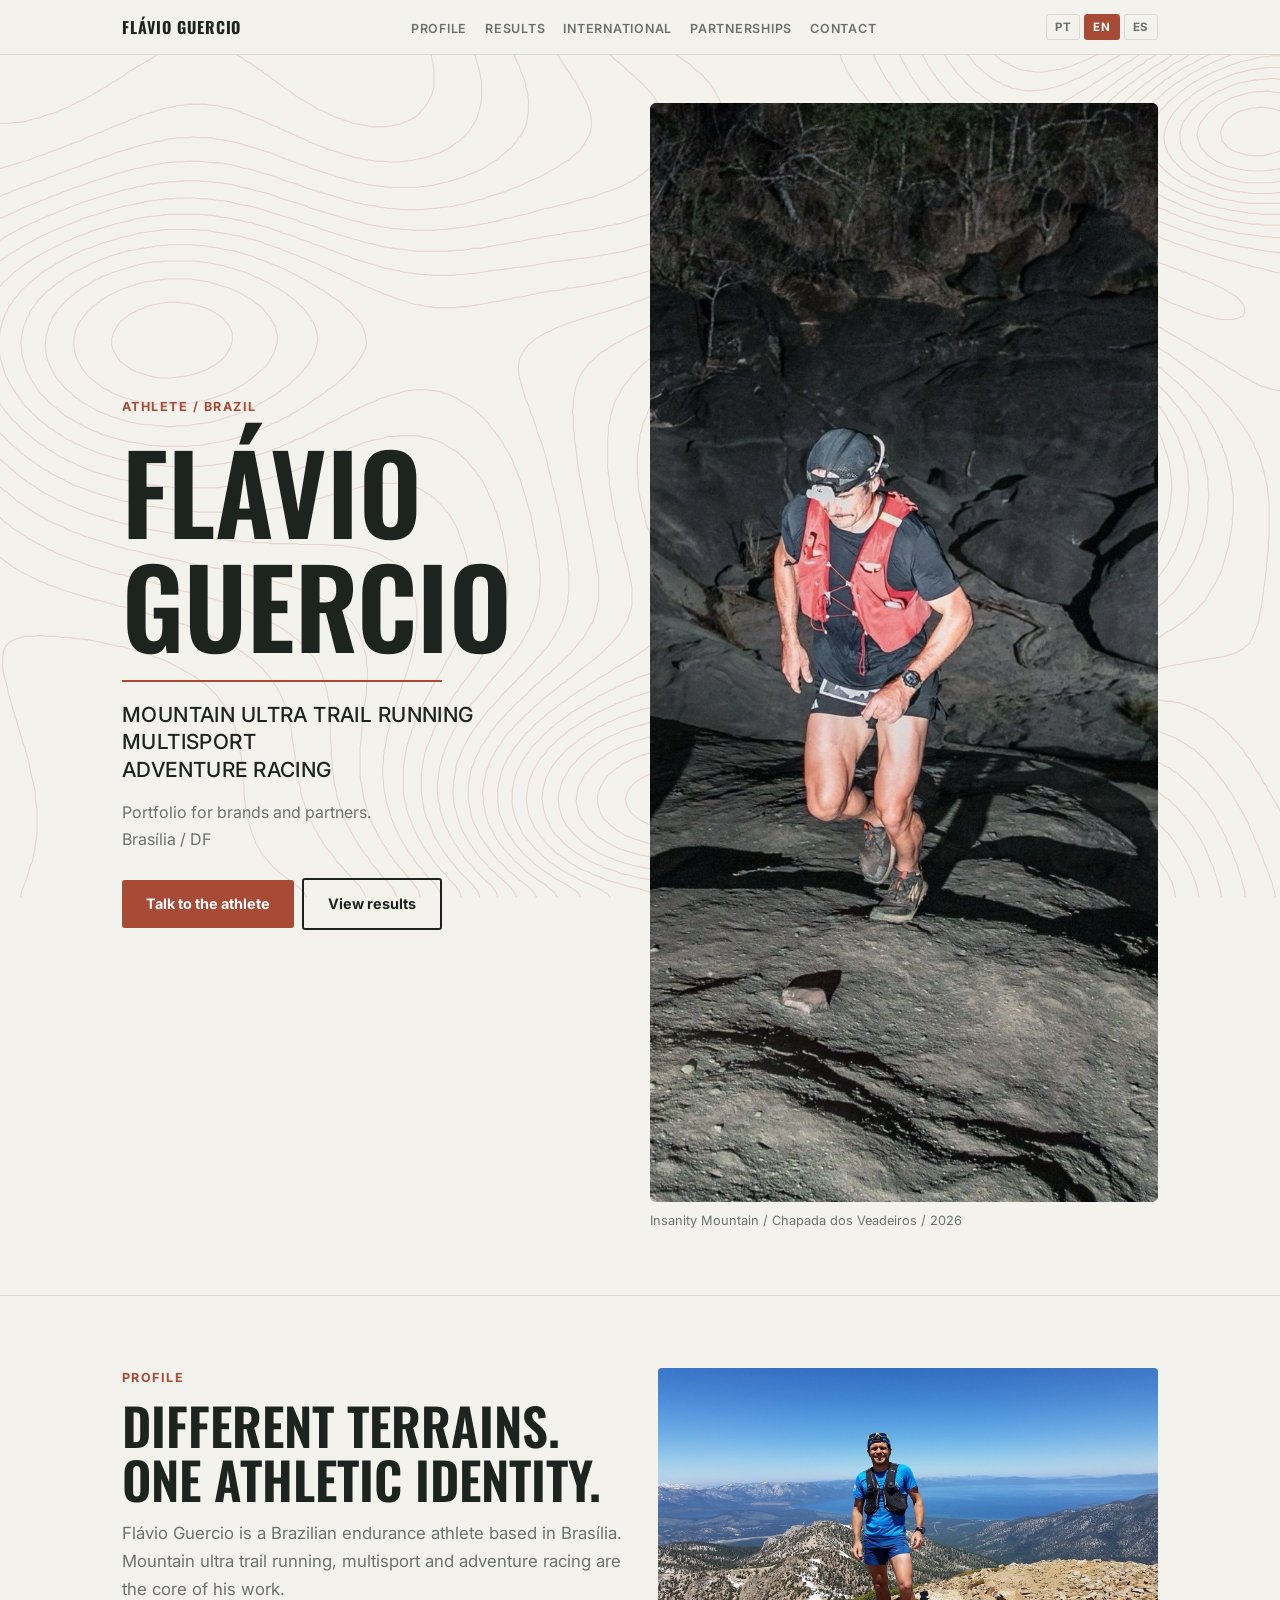
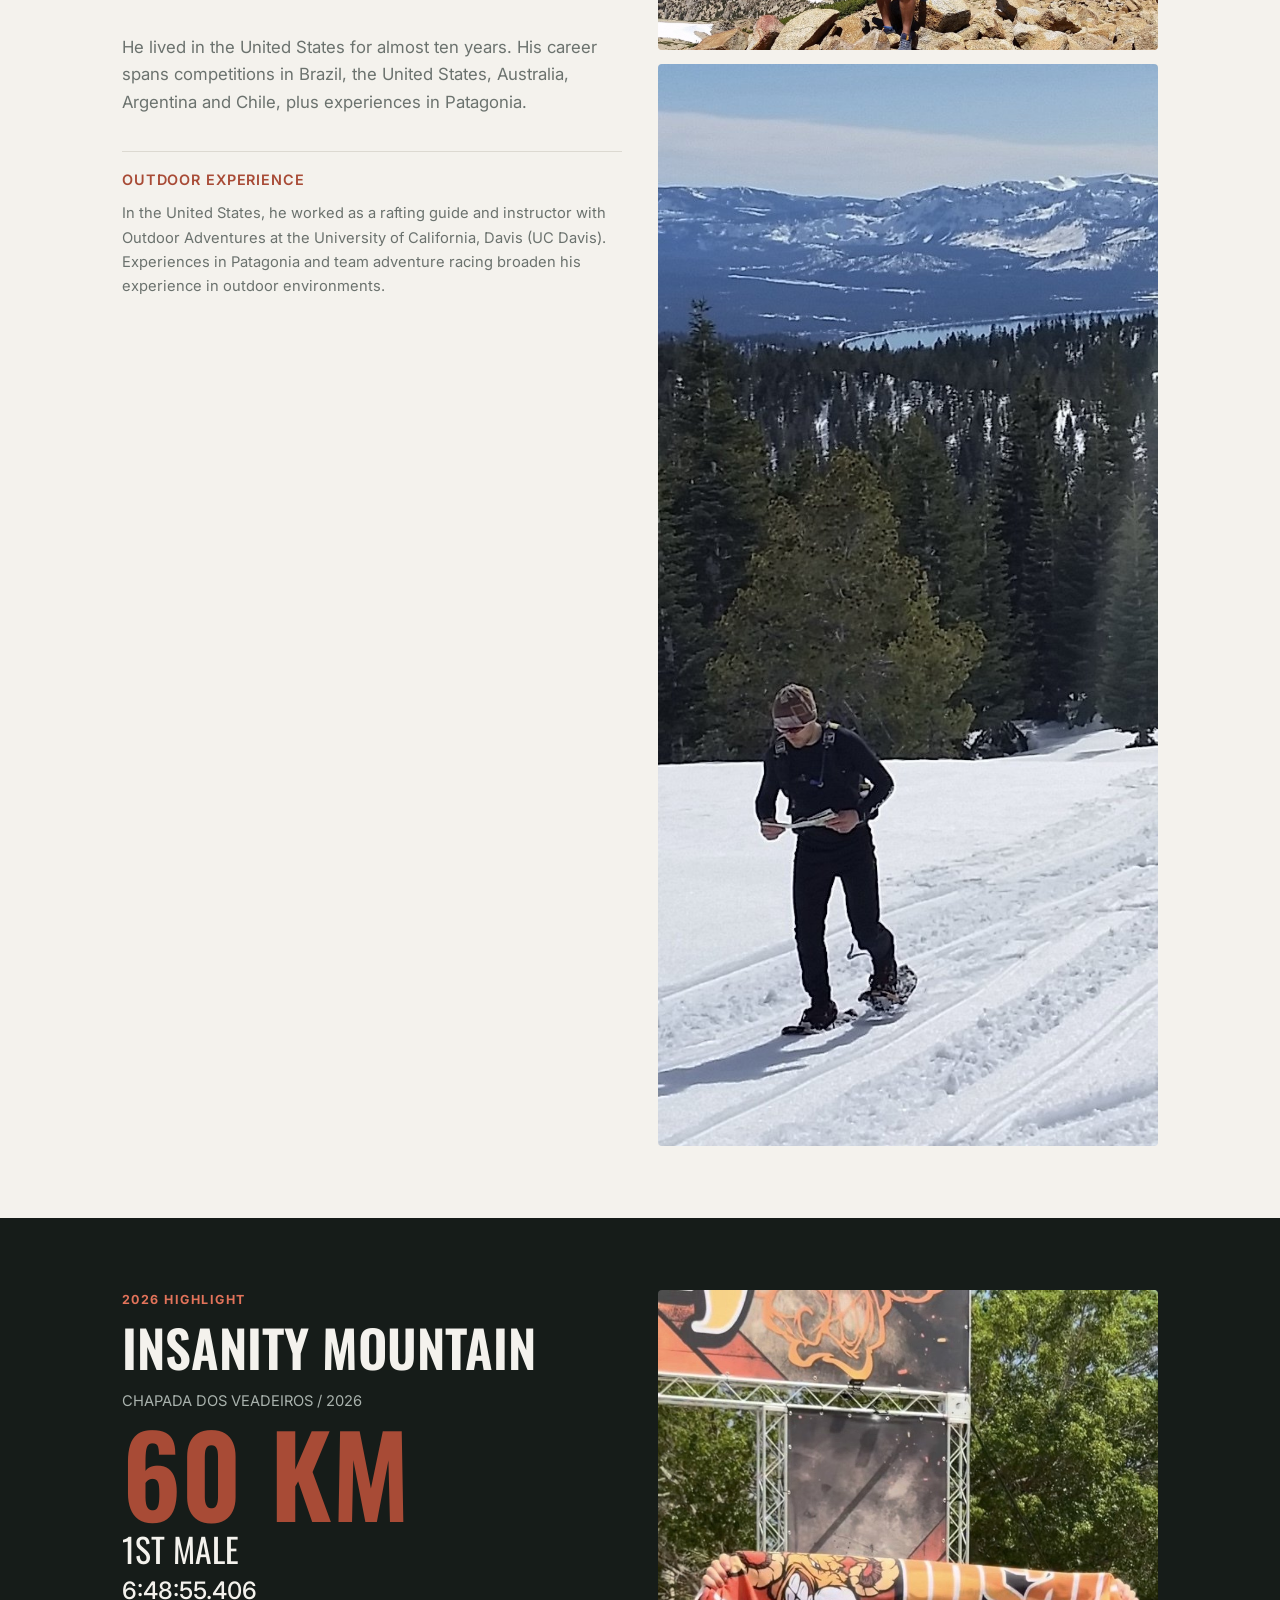
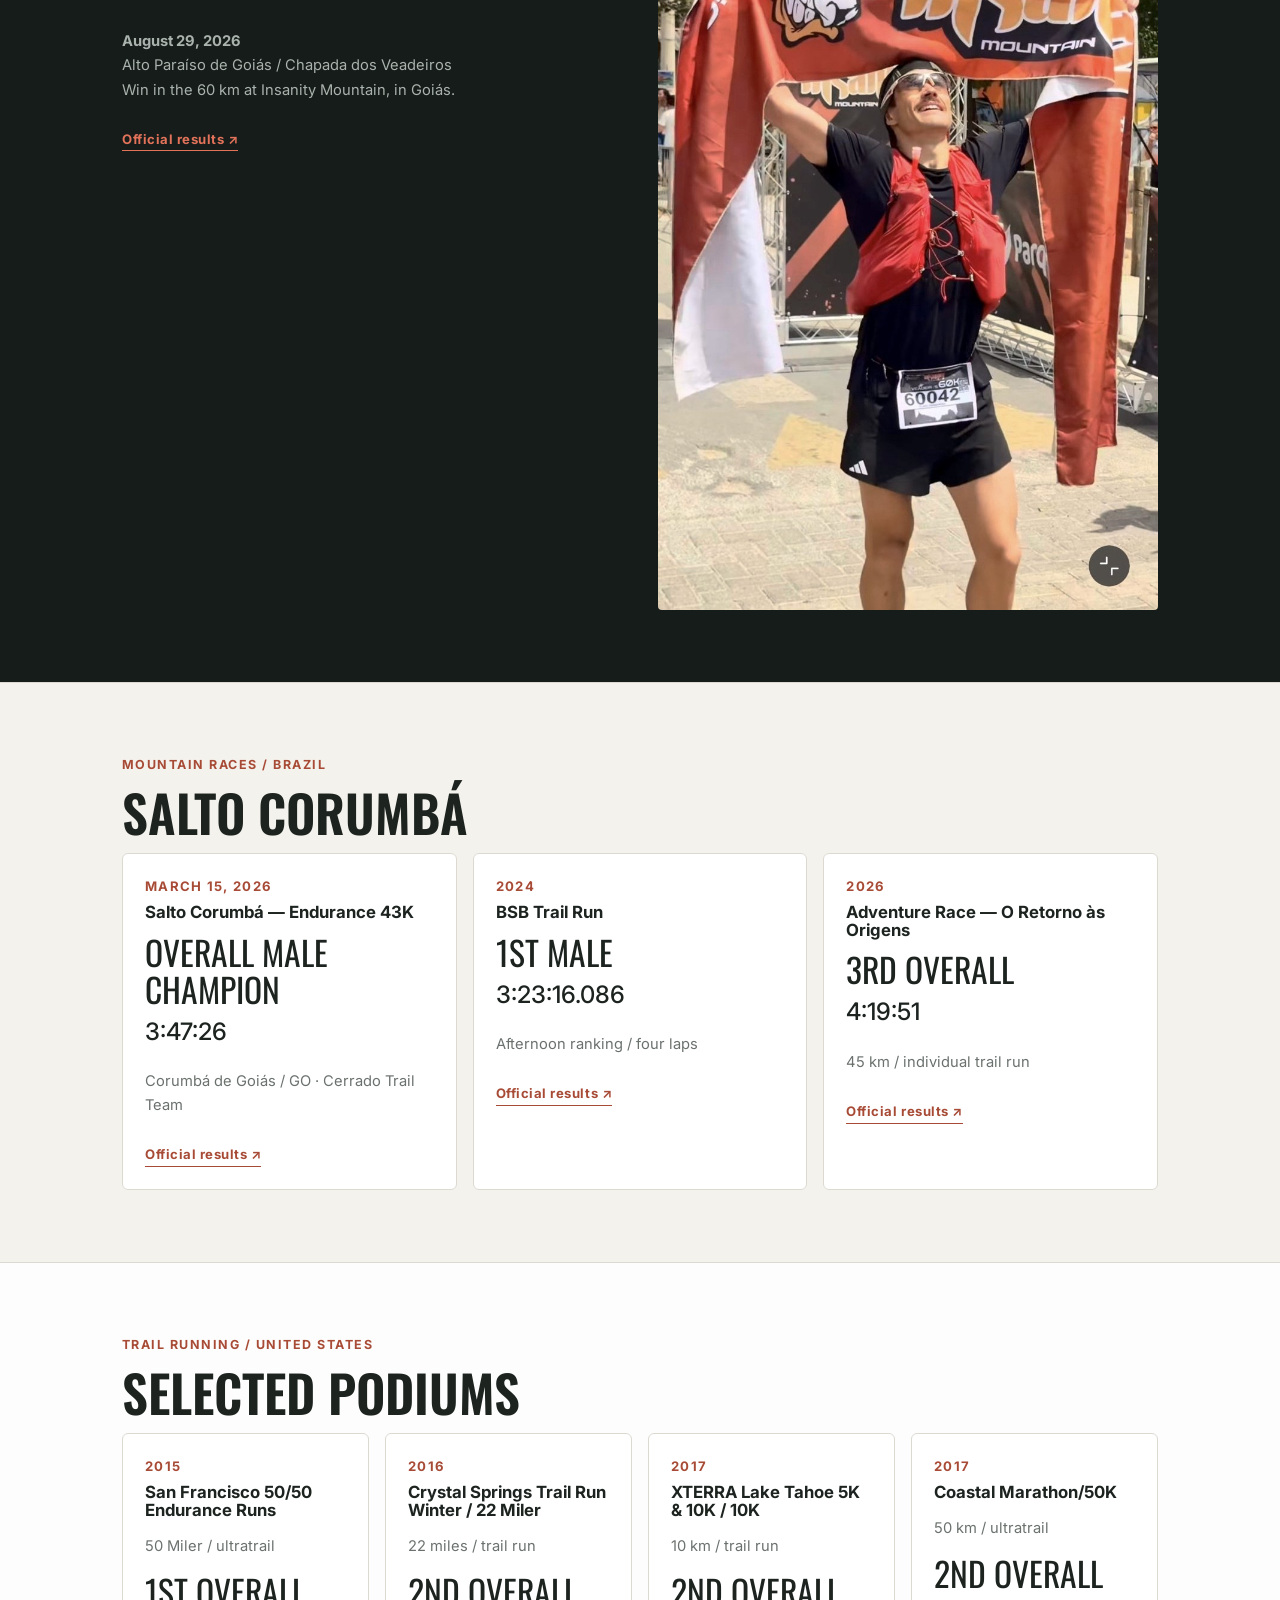
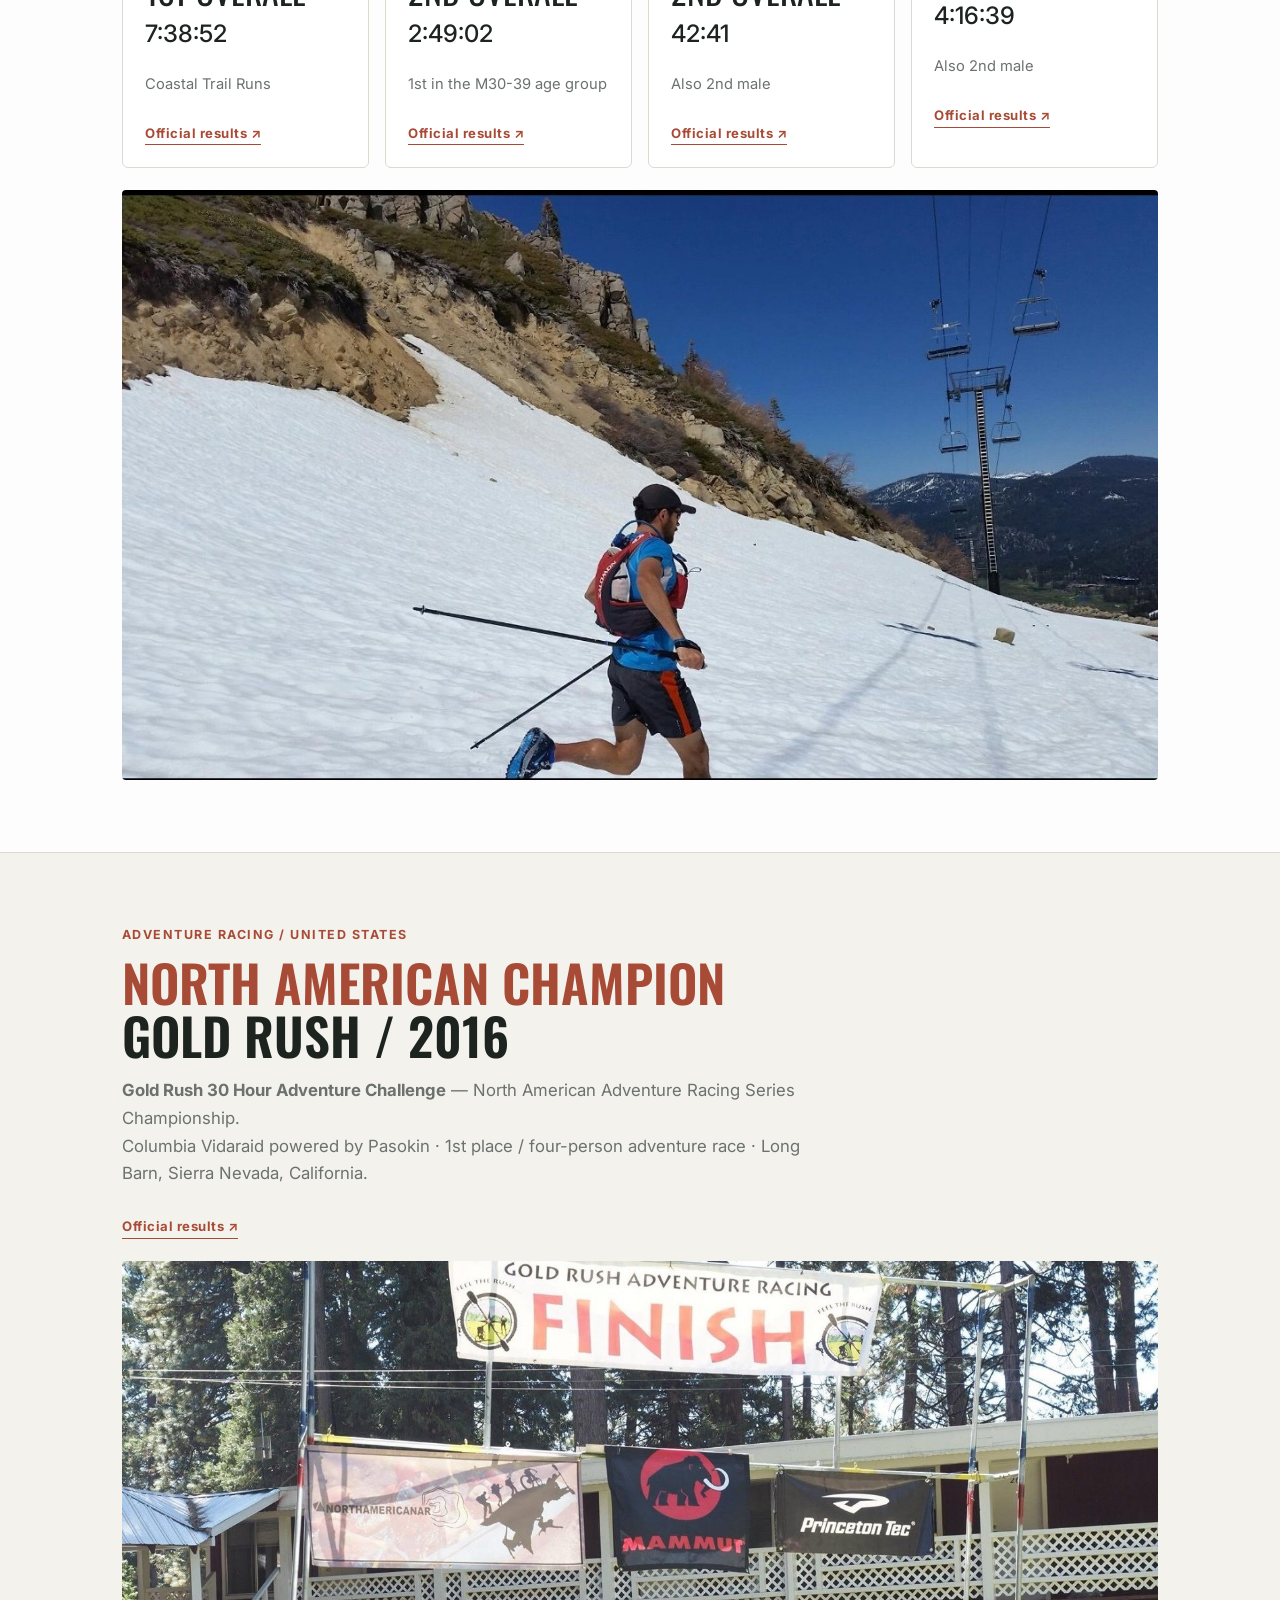
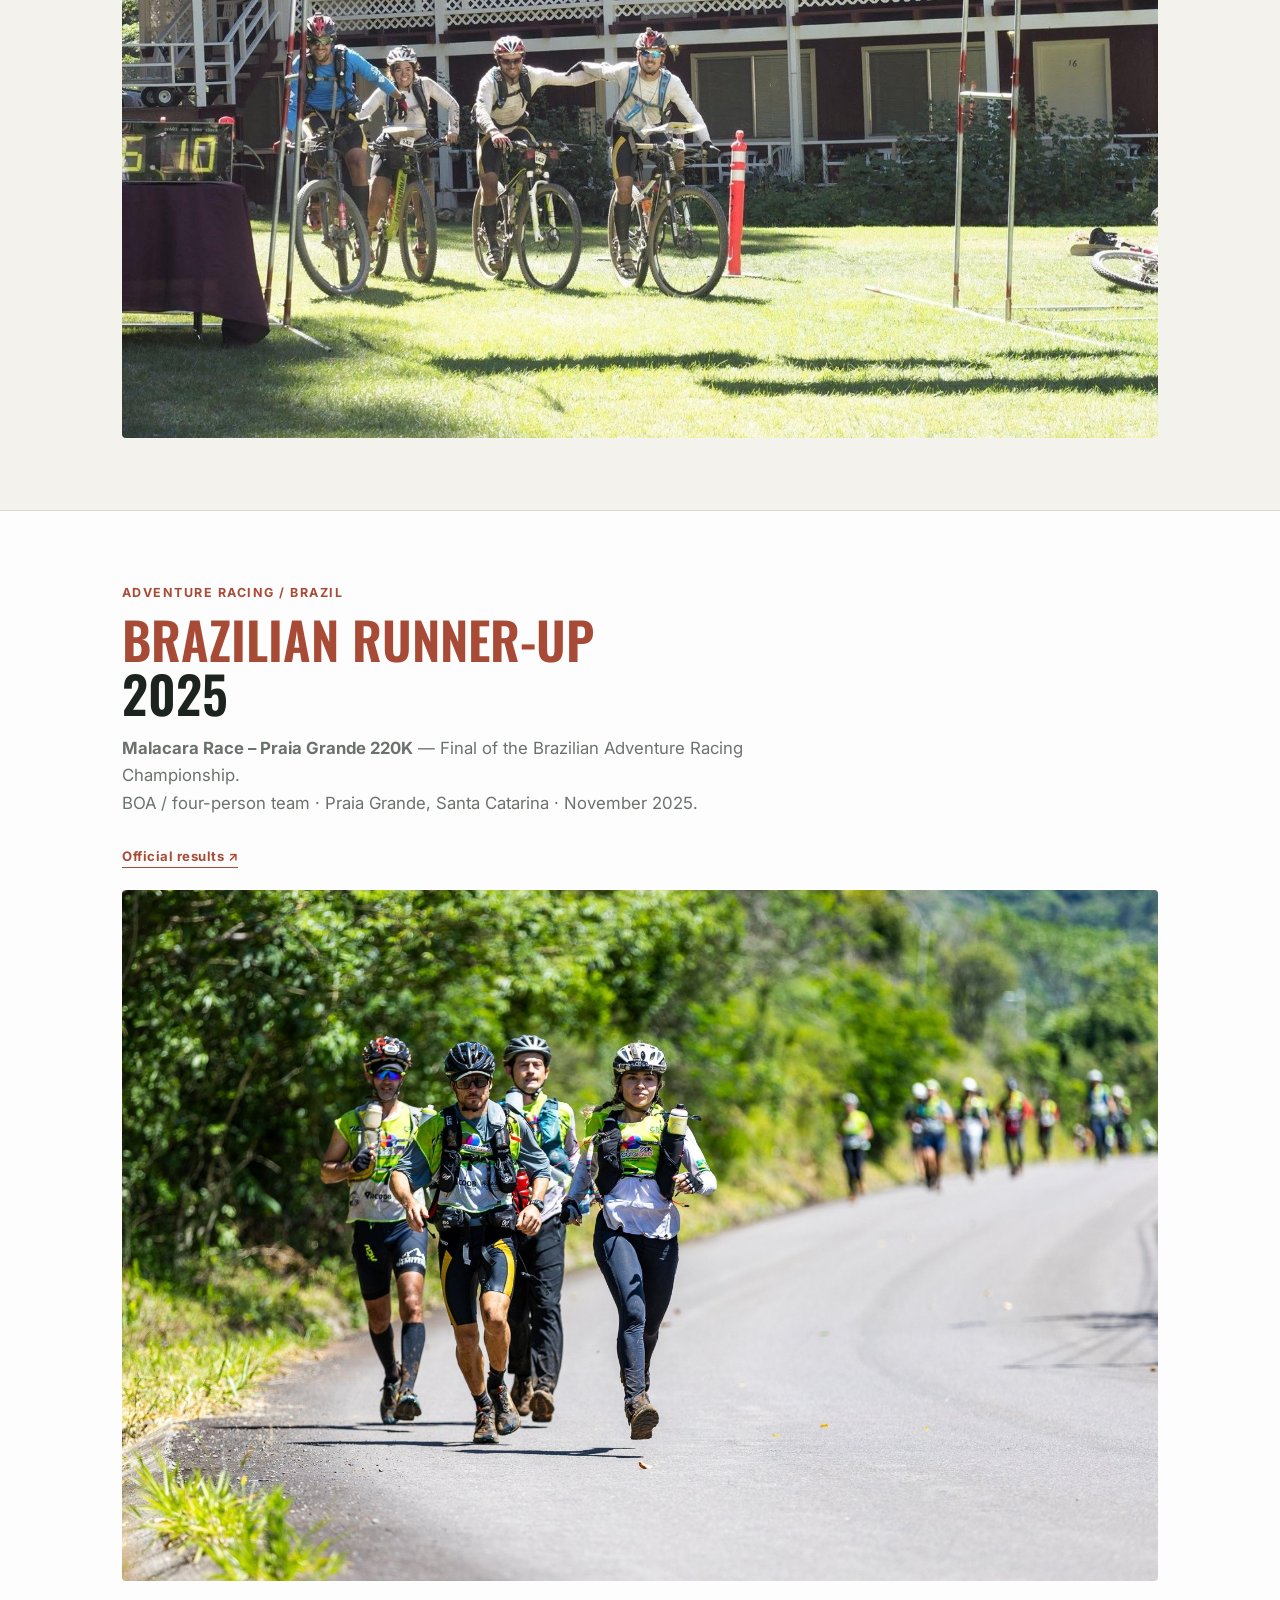
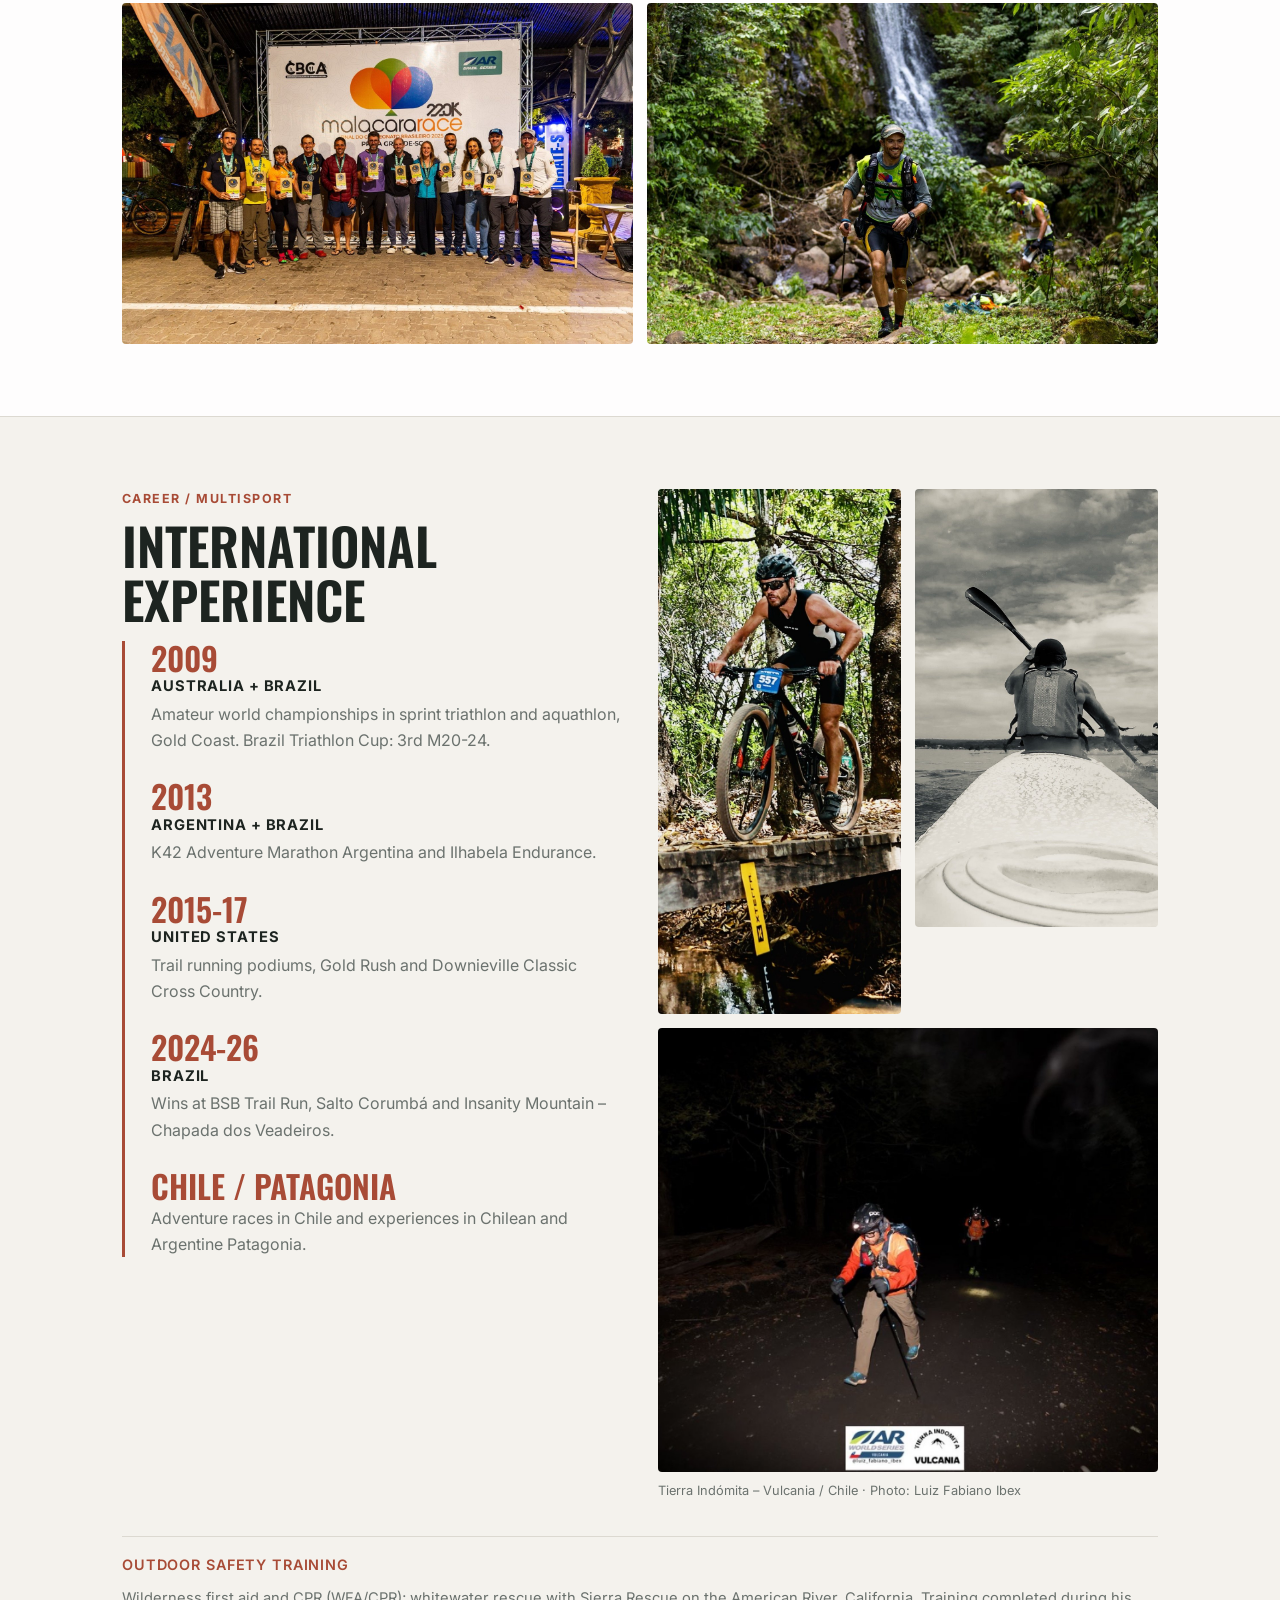
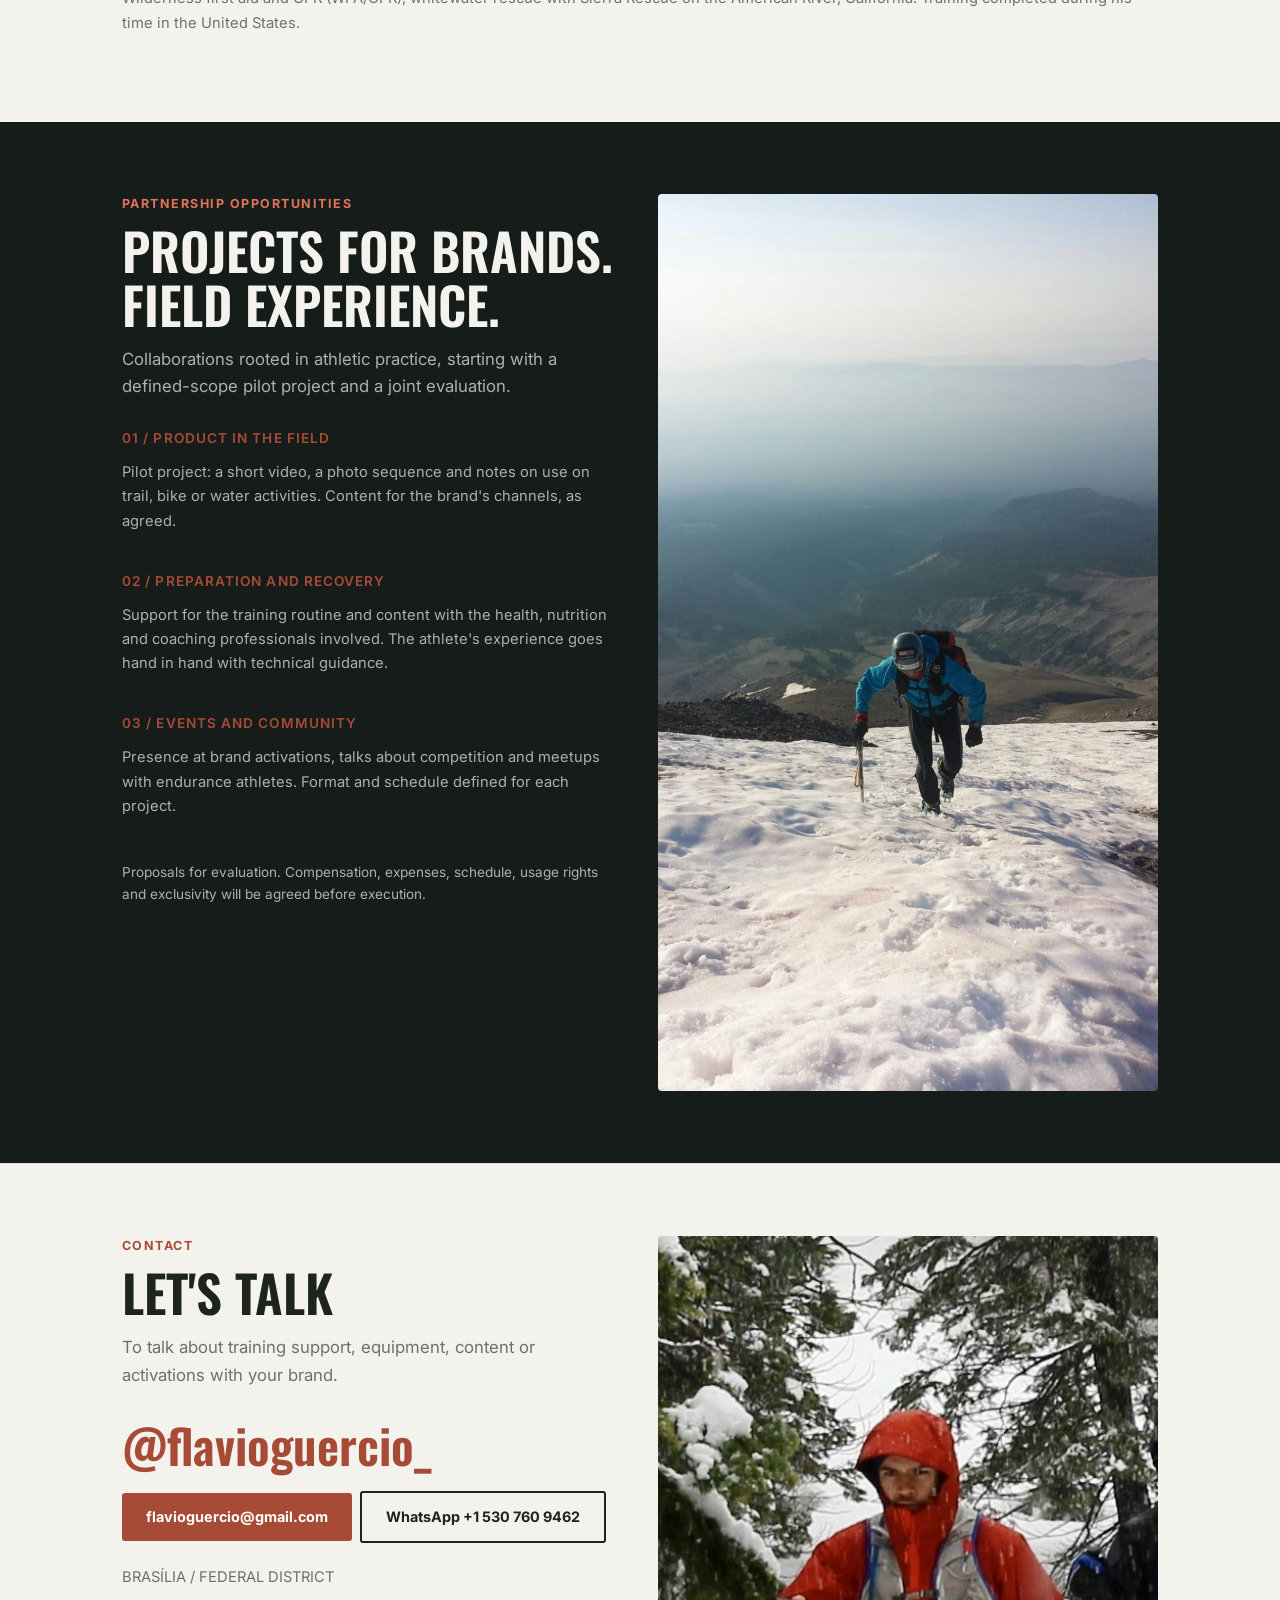
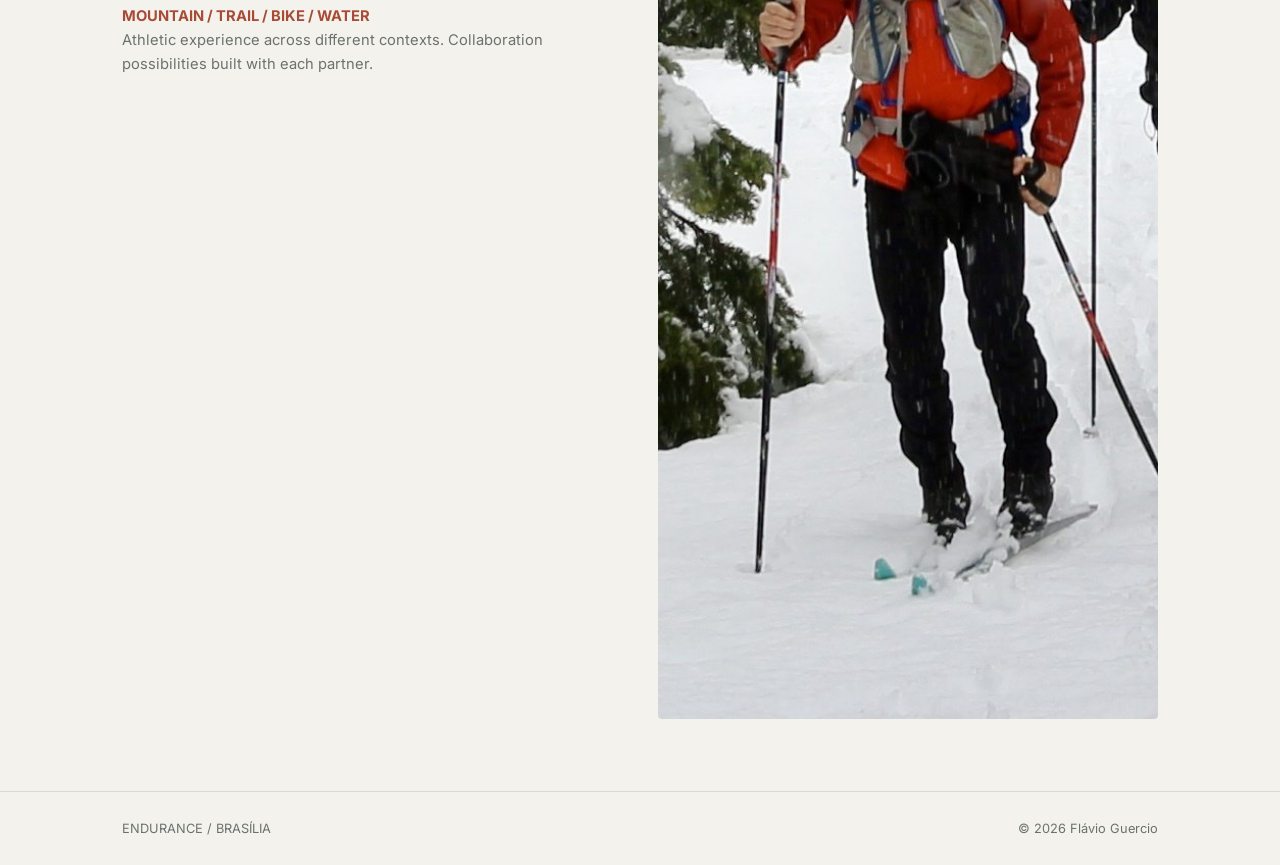
==== index.html @ cc929b38 "Add files via upload" ====
<!DOCTYPE html>
<html lang="pt-BR">
<head>
<meta charset="utf-8">
<meta name="viewport" content="width=device-width, initial-scale=1, viewport-fit=cover">
<title>Flávio Guercio — Atleta de Endurance | Brasília</title>
<meta name="description" content="Mountain ultra trail running, multisport e adventure racing. Portfólio para marcas e parceiros.">
<link rel="preconnect" href="https://fonts.googleapis.com">
<link href="https://fonts.googleapis.com/css2?family=Inter:wght@400;500;600;700&family=Oswald:wght@500;600;700&display=swap" rel="stylesheet">
<style>
:root{--bg:#f4f2ed;--surface:#ffffff;--ink:#1d2420;--muted:#6b726e;--line:#dcd9d1;--accent:#a84b36;--dark:#161c19;--dark-ink:#f4f2ed;color-scheme:light;
box-sizing:border-box;padding-top:env(safe-area-inset-top,0px);padding-bottom:env(safe-area-inset-bottom,0px)}
@media (prefers-color-scheme:dark){:root:not([data-theme="light"]){--bg:#101512;--surface:#18201c;--ink:#f1eee8;--muted:#9aa39e;--line:#2a332e;--accent:#e2735a;--dark:#0a0e0c;--dark-ink:#f1eee8;color-scheme:dark}}
:root[data-theme="dark"]{--bg:#101512;--surface:#18201c;--ink:#f1eee8;--muted:#9aa39e;--line:#2a332e;--accent:#e2735a;--dark:#0a0e0c;--dark-ink:#f1eee8;color-scheme:dark}
html{scroll-behavior:smooth;scroll-padding-top:calc(env(safe-area-inset-top,0px) + 60px)}
*{box-sizing:border-box}
body{margin:0;background:var(--bg);color:var(--ink);font-family:Inter,system-ui,-apple-system,"Segoe UI",sans-serif;line-height:1.65}
body::before{content:"";position:fixed;inset:0 0 auto;height:env(safe-area-inset-top,0px);background:var(--bg);z-index:30}
h1,h2,h3,.big{font-family:Oswald,"Arial Narrow",Impact,sans-serif;text-transform:uppercase;line-height:1.05;margin:0;font-weight:600}
img{max-width:100%;height:auto;display:block;border-radius:4px}
a{color:inherit}
.wrap{max-width:1080px;margin:0 auto;padding:0 22px}
nav{position:sticky;top:env(safe-area-inset-top,0px);z-index:20;background:var(--bg);border-bottom:1px solid var(--line)}
nav .wrap{display:flex;justify-content:space-between;align-items:center;height:54px;gap:16px}
nav b{font-family:Oswald,sans-serif;letter-spacing:.06em;white-space:nowrap}
.lang{display:flex;gap:4px}.lang button{font:700 .72rem Inter,sans-serif;letter-spacing:.06em;background:transparent;color:var(--muted);border:1px solid var(--line);border-radius:3px;padding:5px 8px;cursor:pointer}.lang button.on{background:var(--accent);border-color:var(--accent);color:#fff}
nav ul{display:flex;gap:18px;list-style:none;margin:0;padding:0;overflow-x:auto}
nav a{text-decoration:none;font-size:.78rem;font-weight:600;letter-spacing:.06em;text-transform:uppercase;color:var(--muted);white-space:nowrap}
nav a:hover{color:var(--accent)}
.eyebrow{color:var(--accent);font-weight:700;font-size:.78rem;letter-spacing:.12em;text-transform:uppercase}
.hero{padding:48px 0 64px}
.hero .wrap{display:grid;grid-template-columns:1fr 1.05fr;gap:44px;align-items:center}
.hero img{width:100%}
.hero h1{font-size:clamp(3.6rem,10vw,6.8rem);margin:16px 0 18px}
.rule{width:100%;max-width:320px;height:2px;background:var(--accent);margin:0 0 22px}
.hero h3{font-size:1.3rem;font-weight:500;font-family:Inter,sans-serif;letter-spacing:.02em;margin-bottom:6px}
.hero p{color:var(--muted);margin:18px 0 26px}
.btn{display:inline-block;background:var(--accent);color:#fff;padding:12px 24px;border-radius:3px;font-weight:700;text-decoration:none;font-size:.9rem;margin:0 8px 8px 0}
.btn.o{background:transparent;color:var(--ink);border:2px solid var(--ink)}
.cap{color:var(--muted);font-size:.8rem;margin-top:8px}
section{padding:72px 0;border-top:1px solid var(--line)}
section h2{font-size:clamp(2rem,5vw,3.2rem);margin:10px 0 14px}
.lead{max-width:680px;color:var(--muted);font-size:1.05rem;margin:0 0 30px}
.two{display:grid;grid-template-columns:1fr 1fr;gap:36px;align-items:start}
.imgs{display:grid;gap:14px}
.big{font-size:clamp(4rem,12vw,7rem);color:var(--accent)}
.res{font-family:Oswald,sans-serif;font-size:2.1rem;text-transform:uppercase;line-height:1.1}
.time{font-size:1.5rem;font-weight:500;margin:4px 0 18px}
.meta{color:var(--muted);font-size:.92rem}
.grid{display:grid;grid-template-columns:repeat(auto-fit,minmax(240px,1fr));gap:16px}
.card{background:var(--surface);border:1px solid var(--line);border-radius:6px;padding:22px}
.card .yr{color:var(--accent);font-weight:700;font-size:.82rem;letter-spacing:.1em}
.card h3{font-family:Inter,sans-serif;text-transform:none;font-size:1.05rem;font-weight:700;margin:6px 0 2px}
.card .res{margin-top:12px}
.dark{background:var(--dark);color:var(--dark-ink);border:0}
.dark .lead,.dark .meta{color:#a9b2ad}
.dark .eyebrow{color:#e2735a}
.tl{border-left:3px solid var(--accent);padding-left:26px;display:grid;gap:26px}
.tl h3{font-size:2rem;color:var(--accent)}
.tl b{display:block;font-size:.92rem;letter-spacing:.06em}
.tl p{margin:2px 0 0;color:var(--muted)}
.row{display:grid;grid-template-columns:repeat(auto-fit,minmax(200px,1fr));gap:14px;margin-top:22px}
.row{align-items:start}.row img{width:100%}
.note{border-top:1px solid var(--line);margin-top:34px;padding-top:20px}
.note h3{font-family:Inter,sans-serif;font-size:.9rem;color:var(--accent);letter-spacing:.06em;margin-bottom:6px}
.num{display:grid;grid-template-columns:repeat(auto-fit,minmax(220px,1fr));gap:26px;margin:28px 0}
.num h3{font-family:Inter,sans-serif;font-size:.85rem;letter-spacing:.08em;color:var(--accent);margin-bottom:6px}
.topo{position:fixed;inset:0;width:100%;height:100%;z-index:-1;pointer-events:none;color:var(--accent);opacity:.17}
.rl{display:inline-block;margin-top:12px;font-size:.82rem;font-weight:700;color:var(--accent);text-decoration:none;letter-spacing:.04em;border-bottom:1px solid currentColor}.dark .rl{color:#e2735a}
footer{padding:26px 0;color:var(--muted);font-size:.8rem;border-top:1px solid var(--line)}
footer .wrap{display:flex;justify-content:space-between;flex-wrap:wrap;gap:8px}
@media (max-width:760px){.hero .wrap,.two{grid-template-columns:1fr}}
</style>
</head>
<body>
<svg class="topo" viewBox="0 0 1600 1000" preserveAspectRatio="xMidYMid slice" aria-hidden="true"><path d="M1366 997L1364 990L1363 987L1360 982L1357 978L1353 974L1350 970L1347 967L1343 965L1340 963L1336 960L1330 957L1327 956L1320 954L1314 953L1310 953L1303 953L1300 953L1293 955L1287 956L1283 958L1278 960L1273 962L1270 964L1266 967L1262 970L1258 973L1254 977L1251 980L1248 983L1246 987L1243 991L1242 997M1222 0L1223 7L1224 10L1227 16L1230 20L1233 23L1237 26L1240 28L1243 30L1250 33L1253 34L1260 35L1267 35L1273 34L1279 33L1283 32L1290 31L1293 29L1300 27L1303 25L1307 23L1313 20L1317 18L1320 16L1323 13L1327 10L1330 7L1333 0M1395 997L1394 990L1393 987L1391 980L1389 977L1387 972L1384 967L1381 963L1379 960L1377 956L1373 952L1370 948L1367 945L1363 942L1360 939L1357 937L1352 933L1347 930L1343 929L1338 927L1333 925L1327 924L1323 923L1317 922L1310 922L1303 923L1300 924L1293 925L1288 927L1283 928L1279 930L1273 933L1270 934L1266 937L1261 940L1257 943L1253 945L1250 948L1247 951L1243 954L1240 957L1237 961L1233 964L1230 968L1227 973L1224 977L1222 980L1220 983L1217 990L1216 993M1191 0L1192 7L1193 13L1194 17L1196 23L1198 27L1200 30L1203 35L1207 39L1210 42L1213 45L1217 48L1220 50L1226 53L1230 55L1236 57L1240 58L1247 59L1253 59L1260 59L1267 58L1273 57L1277 56L1283 54L1287 53L1293 50L1297 49L1302 47L1307 45L1310 43L1316 40L1320 38L1323 36L1327 33L1333 30L1337 27L1340 25L1343 22L1347 20L1351 17L1354 13L1358 10L1360 7L1363 0M1421 997L1420 991L1419 987L1417 980L1416 977L1413 970L1412 967L1410 963L1407 957L1405 953L1403 950L1400 944L1397 940L1395 937L1392 933L1390 930L1387 926L1383 923L1380 919L1377 916L1373 913L1369 910L1364 907L1360 905L1357 903L1350 900L1347 899L1340 897L1337 896L1330 895L1323 894L1317 894L1310 895L1303 896L1299 897L1293 898L1288 900L1283 902L1279 903L1273 906L1270 908L1266 910L1261 913L1257 916L1253 918L1250 921L1247 923L1243 927L1239 930L1235 933L1232 937L1228 940L1225 943L1222 947L1219 950L1217 953L1213 958L1210 962L1207 967L1205 970L1203 973L1200 979L1198 983L1196 987L1194 993M1166 0L1167 5L1167 10L1168 17L1170 23L1171 27L1173 32L1175 37L1177 40L1180 45L1183 49L1186 53L1190 57L1193 60L1197 63L1200 66L1203 68L1207 70L1213 73L1217 75L1222 77L1227 78L1233 79L1240 80L1247 80L1253 79L1260 78L1267 77L1270 76L1277 74L1280 73L1287 70L1290 69L1295 67L1300 65L1303 63L1309 60L1313 58L1317 56L1322 53L1327 50L1330 48L1333 46L1338 43L1343 40L1347 38L1350 36L1353 33L1358 30L1363 27L1367 24L1370 21L1373 18L1377 15L1380 12L1383 8L1386 3L1387 0M1446 997L1445 990L1443 983L1442 980L1440 973L1439 970L1437 963L1435 960L1433 955L1431 950L1430 947L1427 940L1425 937L1423 933L1420 928L1417 923L1415 920L1413 917L1410 913L1407 909L1403 905L1400 901L1397 897L1393 894L1390 891L1387 888L1383 886L1380 883L1375 880L1370 877L1367 876L1361 873L1357 872L1352 870L1347 869L1340 868L1333 867L1327 867L1320 867L1313 868L1307 869L1302 870L1297 872L1291 873L1287 875L1283 877L1277 879L1273 881L1269 883L1263 887L1260 889L1257 891L1253 893L1248 897L1244 900L1240 903L1237 906L1233 909L1230 912L1227 915L1223 919L1220 922L1217 926L1213 929L1210 933L1207 937L1205 940L1202 943L1200 947L1197 951L1193 956L1191 960L1189 963L1187 967L1183 973L1181 977L1180 980L1177 987L1176 990L1175 997M106 0L104 7L103 10L100 17L99 20L97 24L93 30L92 33L90 37L87 42L84 47L83 50L80 55L77 60L76 63L73 68L71 73L69 77L67 83L65 87L63 92L62 97L60 103L60 107L60 113L60 117L62 123L64 127L68 130L73 133L77 134L83 136L89 137L93 137L100 137L103 136L110 136L117 135L123 133L127 132L133 131L137 129L143 127L147 126L153 124L157 122L162 120L167 118L170 116L176 113L180 111L183 110L189 107L193 104L197 102L200 100L206 97L210 94L213 92L217 90L222 87L227 84L230 81L233 79L237 77L243 73L247 71L250 69L254 67L260 63L263 61L267 60L273 57L277 55L281 53L287 52L293 50L297 49L303 49L310 48L317 49L323 50L327 51L333 53L337 54L343 57L347 58L350 60L356 63L360 66L363 68L367 70L371 73L376 77L380 79L383 82L387 84L390 87L395 90L399 93L403 96L407 99L410 101L413 103L418 107L423 110L427 112L430 114L435 117L440 120L443 122L447 123L453 126L457 128L461 130L467 132L470 133L477 135L481 137L487 138L493 139L498 140L503 141L510 141L517 141L522 140L527 139L533 138L537 136L543 134L547 132L550 130L554 127L557 123L560 120L563 116L566 110L568 107L570 100L571 97L571 90L571 83L571 77L570 70L569 67L568 60L567 55L565 50L563 45L561 40L560 37L557 30L555 27L553 23L550 17L549 13L547 8L545 3M1144 0L1144 7L1145 13L1146 20L1147 24L1148 30L1150 35L1152 40L1154 43L1157 49L1159 53L1161 57L1163 60L1167 64L1170 68L1173 72L1177 75L1180 78L1183 81L1187 84L1191 87L1196 90L1200 92L1203 94L1210 96L1213 98L1220 99L1224 100L1230 101L1237 101L1243 100L1247 100L1253 99L1260 97L1263 96L1270 94L1273 93L1279 90L1283 88L1287 87L1293 84L1297 82L1300 80L1306 77L1310 75L1313 73L1318 70L1323 67L1327 65L1330 63L1335 60L1340 57L1343 55L1347 53L1351 50L1356 47L1360 44L1363 42L1367 39L1371 37L1375 33L1380 30L1383 28L1387 25L1390 22L1393 20L1397 17L1401 13L1404 10L1407 7L1410 0M0 678L7 678L11 677L17 674L20 673L24 670L27 666L30 660L30 657L30 650L30 644L29 640L28 633L27 627L26 623L24 617L23 613L20 607L19 603L17 597L15 593L13 588L11 583L9 580L7 576L3 572L0 570M429 997L427 992L423 988L420 985L417 983L413 980L409 977L404 973L400 970L397 967L393 964L390 961L387 957L384 953L381 950L379 947L377 943L373 937L372 933L370 929L368 923L367 919L365 913L364 907L363 903L362 897L361 890L360 883L360 878L360 873L359 867L359 860L358 853L357 847L357 840L356 837L355 830L354 823L353 820L351 813L350 809L348 803L347 800L344 793L342 790L340 787L337 782L333 778L330 773L327 770L324 767L320 763L317 760L313 758L310 755L307 753L302 750L297 747L293 745L290 743L284 740L280 738L277 736L270 733L267 732L261 730L257 728L251 727L247 725L241 723L237 722L230 720L227 719L220 718L215 717L210 716L203 714L198 713L193 712L187 711L180 710L177 710L170 709L163 708L157 708L150 707L143 707L140 707L133 706L127 707L123 707L117 707L110 709L106 710L100 713L97 716L94 720L93 723L92 730L92 737L92 743L93 749L94 753L96 760L97 763L98 770L100 776L101 780L103 787L104 790L106 797L107 800L109 807L110 810L112 817L113 821L115 827L117 832L118 837L120 843L121 847L122 853L123 858L124 863L126 870L127 875L128 880L128 887L129 893L130 900L130 903L130 910L130 917L130 922L130 927L129 933L128 940L127 947L126 950L125 957L123 961L121 967L120 971L118 977L117 980L114 987L113 990L112 997M1472 997L1472 990L1470 983L1469 980L1467 973L1466 970L1464 963L1463 960L1460 953L1459 950L1457 944L1455 940L1453 936L1451 930L1449 927L1447 922L1444 917L1442 913L1440 910L1437 904L1434 900L1432 897L1429 893L1427 890L1423 886L1420 881L1417 878L1413 874L1410 871L1407 868L1403 865L1400 862L1397 859L1393 857L1388 853L1383 851L1380 849L1375 847L1370 845L1366 843L1360 842L1353 840L1350 840L1343 839L1337 839L1330 839L1323 840L1320 840L1313 841L1307 843L1303 844L1297 846L1293 847L1287 850L1283 852L1280 853L1273 856L1270 858L1267 860L1262 863L1257 866L1253 869L1250 871L1247 874L1243 877L1238 880L1234 883L1231 887L1227 890L1223 893L1220 897L1217 900L1214 903L1210 907L1207 910L1205 913L1202 917L1199 920L1196 923L1193 927L1190 932L1187 937L1184 940L1182 943L1180 947L1177 952L1174 957L1172 960L1170 964L1167 970L1165 973L1163 977L1161 983L1159 987L1158 993M42 0L40 7L39 10L37 14L33 19L30 23L27 27L25 30L22 33L19 37L16 40L12 43L8 47L3 49M1122 0L1122 7L1123 13L1123 19L1124 23L1126 30L1127 34L1129 40L1130 43L1133 50L1134 53L1137 58L1140 63L1142 67L1144 70L1147 74L1150 78L1153 82L1157 86L1160 89L1163 93L1167 96L1170 99L1173 102L1177 104L1180 107L1185 110L1190 113L1193 115L1197 117L1203 120L1207 121L1213 123L1217 124L1223 125L1230 125L1237 124L1243 123L1247 122L1253 120L1257 119L1262 117L1267 115L1270 113L1276 110L1280 108L1283 106L1287 103L1293 100L1297 98L1300 96L1304 93L1309 90L1313 87L1317 85L1320 83L1325 80L1330 77L1333 75L1337 72L1340 70L1346 67L1350 64L1353 62L1357 59L1361 57L1366 53L1370 51L1373 49L1377 46L1381 43L1386 40L1390 37L1393 35L1397 33L1401 30L1405 27L1410 23L1413 21L1417 18L1420 16L1423 13L1427 9L1430 5L1432 0M0 219L7 217L10 216L16 213L20 211L23 210L30 207L33 206L40 203L43 202L49 200L53 199L59 197L63 195L70 193L73 192L80 190L83 189L90 187L93 186L100 184L103 183L110 181L113 180L120 178L123 177L130 174L133 173L140 171L143 169L150 167L153 166L160 163L163 162L168 160L173 158L177 157L183 154L187 152L193 150L197 148L201 147L207 144L210 143L217 140L220 139L225 137L230 135L233 133L240 131L243 129L250 127L253 126L260 124L263 123L270 121L274 120L280 119L287 117L292 117L297 116L303 116L310 116L317 116L323 117L327 117L333 118L340 120L343 120L350 122L353 123L360 126L363 127L370 130L373 131L379 133L383 135L387 137L393 140L397 141L401 143L407 146L410 147L416 150L420 152L423 153L430 156L433 158L439 160L443 162L447 163L453 166L457 167L463 169L467 170L473 172L478 173L483 175L490 176L493 177L500 178L507 179L513 179L520 180L527 180L533 180L540 179L547 178L553 177L557 176L563 175L568 173L573 171L577 170L583 167L587 165L590 163L594 160L599 157L603 153L606 150L609 147L612 143L614 140L617 135L619 130L620 127L622 120L623 116L624 110L624 103L624 97L624 90L623 87L622 80L620 73L619 70L617 63L616 60L614 53L613 50L610 43L609 40L607 36L604 30L603 27L600 21L598 17L596 13L594 7L593 3M0 756L5 757L10 759L13 761L17 764L20 767L24 770L27 773L30 777L33 781L37 785L40 790L42 793L45 797L47 800L50 806L52 810L54 813L57 819L58 823L60 827L63 833L64 837L66 843L67 847L69 853L70 857L72 863L73 870L73 873L74 880L75 887L76 893L76 900L76 907L76 913L75 920L74 927L73 931L72 937L71 943L70 947L68 953L66 957L64 963L63 967L60 973L58 977L57 980L54 987L52 990L51 997M495 997L493 992L490 987L487 983L484 980L481 977L478 973L475 970L472 967L469 963L466 960L463 957L460 953L457 948L453 944L450 940L448 937L446 933L443 929L440 923L438 920L437 917L433 910L432 907L430 902L428 897L427 892L425 887L423 880L423 877L421 870L420 864L419 860L418 853L417 847L417 840L416 837L415 830L414 823L413 817L413 813L412 807L410 800L410 797L408 790L407 787L404 780L403 777L400 770L398 767L396 763L393 759L390 754L387 750L384 747L381 743L377 740L374 737L370 733L367 731L363 728L360 726L356 723L351 720L347 718L343 716L339 713L333 711L330 709L325 707L320 704L317 703L310 700L307 699L300 697L297 695L291 693L287 692L281 690L277 689L270 687L267 686L260 684L257 683L250 681L247 680L240 678L235 677L230 675L223 674L220 673L213 671L209 670L203 668L197 667L193 666L187 664L183 663L177 661L173 660L167 658L163 657L157 655L153 653L147 651L143 650L137 647L133 646L128 643L123 641L120 639L115 637L110 634L107 632L103 630L99 627L94 623L90 620L87 618L83 615L80 612L77 609L73 605L70 602L67 598L63 595L60 591L57 587L54 583L51 580L49 577L46 573L43 569L40 564L37 560L35 557L33 553L30 549L27 544L24 540L22 537L20 533L17 528L14 523L11 520L9 517L5 513L0 510M1506 997L1505 990L1503 985L1502 980L1500 975L1498 970L1497 966L1494 960L1493 957L1491 950L1489 947L1487 940L1485 937L1483 932L1481 927L1479 923L1477 918L1475 913L1473 910L1470 904L1468 900L1466 897L1463 892L1460 887L1458 883L1456 880L1453 876L1450 871L1447 867L1444 863L1442 860L1439 857L1436 853L1433 850L1430 846L1427 843L1423 840L1420 837L1416 833L1411 830L1407 827L1403 825L1400 823L1395 820L1390 818L1387 817L1380 814L1377 813L1370 812L1363 811L1357 810L1353 810L1347 810L1343 810L1337 811L1330 811L1323 813L1320 813L1313 815L1309 817L1303 818L1299 820L1293 822L1290 824L1284 827L1280 829L1277 830L1271 833L1267 836L1263 838L1260 840L1255 843L1251 847L1247 850L1243 852L1240 855L1237 857L1233 860L1230 863L1226 867L1222 870L1219 873L1215 877L1212 880L1209 883L1206 887L1203 890L1200 893L1197 897L1193 901L1190 905L1187 910L1184 913L1182 917L1179 920L1177 924L1173 928L1170 933L1168 937L1166 940L1163 944L1160 950L1158 953L1156 957L1153 962L1151 967L1150 970L1147 976L1145 980L1143 985L1142 990L1141 997M1323 283L1321 287L1323 293L1326 297L1329 300L1333 303L1337 307L1340 309L1343 311L1347 314L1352 317L1357 320L1360 321L1363 323L1370 327L1373 328L1377 330L1383 333L1387 335L1391 337L1397 339L1400 340L1407 343L1410 344L1416 347L1420 348L1426 350L1430 351L1437 353L1440 354L1447 355L1453 355L1460 355L1466 353L1470 351L1472 347L1471 340L1469 337L1466 333L1463 330L1458 327L1453 324L1450 322L1446 320L1440 317L1437 315L1432 313L1427 311L1423 310L1417 307L1413 306L1408 303L1403 302L1399 300L1393 298L1390 297L1383 294L1380 293L1373 291L1370 290L1363 287L1360 286L1353 285L1349 283L1343 282L1337 281L1330 281L1323 283M1099 0L1100 7L1100 12L1100 17L1101 23L1103 30L1104 33L1105 40L1107 44L1109 50L1110 53L1113 60L1115 63L1117 67L1120 72L1123 77L1125 80L1127 83L1130 87L1133 91L1137 96L1140 100L1143 103L1146 107L1150 110L1153 113L1156 117L1160 120L1163 123L1167 126L1170 129L1173 132L1177 135L1180 137L1183 140L1188 143L1193 147L1197 149L1200 152L1203 154L1209 157L1213 159L1217 160L1223 162L1230 163L1237 162L1243 160L1247 158L1250 155L1253 153L1257 150L1261 147L1264 143L1268 140L1272 137L1276 133L1280 130L1283 127L1287 124L1290 121L1293 118L1297 116L1300 113L1304 110L1308 107L1312 103L1317 100L1320 98L1323 95L1327 93L1330 90L1335 87L1340 83L1343 81L1347 79L1350 76L1355 73L1360 70L1363 67L1367 65L1370 63L1375 60L1380 57L1383 55L1387 52L1390 50L1396 47L1400 44L1403 42L1407 40L1411 37L1417 33L1420 31L1423 29L1427 27L1432 23L1437 20L1440 18L1443 15L1447 13L1450 10L1454 7L1457 2M0 267L3 266L8 263L13 260L17 257L20 255L23 252L27 250L31 247L36 243L40 241L43 239L48 237L53 234L57 232L61 230L67 228L70 226L76 223L80 222L84 220L90 218L93 216L100 214L103 212L109 210L113 208L118 207L123 205L127 203L133 201L137 200L143 197L147 196L153 193L157 192L162 190L167 188L171 187L177 185L180 183L187 181L190 180L197 177L200 176L207 174L210 173L217 170L220 169L227 167L230 166L237 164L240 163L247 161L251 160L257 159L263 157L267 157L273 155L280 154L287 153L290 153L297 153L303 152L310 153L317 153L323 153L327 154L333 155L340 156L344 157L350 158L357 160L360 161L367 163L370 164L377 166L380 167L387 169L390 170L397 173L400 174L407 177L410 178L416 180L420 182L425 183L430 185L434 187L440 189L443 190L450 192L453 193L460 195L464 197L470 198L476 200L480 201L487 203L490 203L497 205L503 206L510 207L513 207L520 208L527 208L533 208L540 208L547 208L553 208L560 207L564 207L570 206L577 204L581 203L587 202L593 200L597 199L603 197L607 195L612 193L617 191L620 190L626 187L630 184L633 182L637 180L642 177L646 173L650 170L653 167L657 164L660 160L663 157L665 153L668 150L670 146L673 140L674 137L675 130L676 123L676 117L676 110L675 103L673 97L673 93L671 87L669 83L667 77L666 73L663 68L661 63L660 60L657 53L655 50L653 46L650 40L649 37L647 33L643 27L642 23L640 20L637 14L635 10L633 5L633 0M1597 641L1592 643L1590 647L1587 652L1585 657L1584 663L1583 667L1583 673L1583 680L1583 687L1583 690L1584 697L1586 703L1587 708L1588 713L1590 719L1592 723L1595 727M0 841L4 843L7 847L10 850L13 857L14 860L17 867L17 870L19 877L20 883L20 887L20 893L20 900L20 905L19 910L18 917L17 922L15 927L13 931L10 937L8 940L5 943L0 946M1597 967L1593 967L1587 969L1581 970L1577 971L1570 971L1566 970L1560 968L1557 966L1553 963L1549 960L1546 957L1543 953L1540 950L1537 945L1533 940L1531 937L1529 933L1527 929L1523 924L1521 920L1519 917L1517 912L1514 907L1512 903L1510 899L1507 893L1505 890L1503 887L1500 881L1497 877L1496 873L1493 870L1490 864L1488 860L1485 857L1483 853L1480 848L1477 843L1474 840L1472 837L1470 833L1467 830L1463 825L1460 822L1457 818L1453 814L1450 811L1447 808L1443 805L1440 802L1437 799L1433 797L1428 793L1423 791L1420 789L1415 787L1410 785L1406 783L1400 781L1393 780L1390 779L1383 779L1377 778L1370 778L1363 778L1357 779L1350 780L1347 780L1340 782L1333 783L1330 784L1323 786L1320 787L1313 789L1310 791L1303 793L1300 795L1295 797L1290 799L1287 801L1282 803L1277 806L1273 808L1270 810L1265 813L1260 816L1257 819L1253 821L1250 823L1245 827L1241 830L1237 833L1233 836L1230 839L1227 842L1223 845L1220 848L1217 851L1213 854L1210 858L1207 861L1203 865L1200 868L1197 872L1193 876L1190 880L1187 883L1185 887L1182 890L1179 893L1177 897L1173 902L1170 906L1167 910L1165 913L1163 917L1160 921L1157 927L1155 930L1153 933L1150 938L1147 943L1145 947L1143 950L1140 956L1138 960L1136 963L1133 970L1132 973L1130 977L1127 983L1126 987L1125 993M530 997L527 990L525 987L522 983L520 980L517 977L513 973L510 969L507 965L503 961L500 957L498 953L495 950L493 947L490 943L487 938L484 933L482 930L480 926L477 920L475 917L473 913L471 907L469 903L467 897L466 893L464 887L463 883L462 877L460 870L460 867L459 860L458 853L458 847L457 840L457 833L457 830L456 823L456 817L456 810L456 803L456 797L455 790L455 783L454 777L453 773L452 767L450 760L449 757L447 750L446 747L443 741L441 737L439 733L437 730L433 726L430 722L427 718L423 715L420 711L417 709L413 706L410 703L405 700L400 697L397 695L393 693L388 690L383 688L380 686L374 683L370 682L366 680L360 678L357 676L350 674L347 673L340 670L337 669L330 667L327 666L320 664L317 663L310 661L306 660L300 658L293 657L290 656L283 654L280 653L273 651L268 650L263 649L257 647L253 646L247 645L241 643L237 642L230 640L227 639L220 638L216 637L210 635L205 633L200 632L194 630L190 629L184 627L180 625L174 623L170 622L165 620L160 618L157 617L150 614L147 612L142 610L137 607L133 605L129 603L124 600L120 598L117 596L113 593L108 590L103 587L100 584L97 582L93 579L90 576L87 573L83 570L80 567L76 563L73 560L70 557L67 553L63 550L60 546L57 542L53 538L50 533L47 530L45 527L42 523L40 520L37 515L33 511L31 507L28 503L26 500L23 495L20 490L18 487L16 483L13 480L10 475L7 471L3 468L0 466M1260 217L1257 217L1250 220L1247 223L1245 227L1243 232L1243 237L1243 243L1243 249L1244 253L1246 260L1248 263L1250 268L1253 273L1255 277L1257 280L1260 284L1263 288L1267 291L1270 295L1273 298L1277 301L1280 304L1283 307L1287 310L1292 313L1296 317L1300 319L1303 321L1307 324L1311 327L1317 330L1320 332L1323 334L1328 337L1333 340L1337 342L1340 344L1346 347L1350 349L1353 351L1358 353L1363 356L1367 358L1370 360L1376 363L1380 365L1383 367L1388 370L1393 373L1397 375L1400 377L1406 380L1410 382L1413 384L1417 387L1423 390L1427 392L1430 394L1434 397L1440 400L1443 402L1447 404L1451 407L1456 410L1460 412L1463 414L1467 417L1473 420L1477 422L1480 424L1486 427L1490 429L1494 430L1500 432L1505 433L1510 434L1517 434L1520 433L1527 431L1530 429L1533 427L1537 423L1540 420L1543 416L1547 412L1550 407L1552 403L1554 400L1557 394L1559 390L1560 387L1563 380L1564 377L1567 370L1568 367L1569 360L1570 356L1571 350L1571 343L1570 340L1568 333L1566 330L1563 327L1560 323L1555 320L1550 317L1547 315L1542 313L1537 311L1533 310L1527 308L1522 307L1517 305L1510 303L1507 303L1500 301L1497 300L1490 298L1484 297L1480 296L1473 294L1470 293L1463 291L1458 290L1453 289L1447 287L1443 286L1437 284L1433 283L1427 281L1423 280L1417 278L1413 277L1407 274L1403 273L1397 271L1393 270L1387 267L1383 266L1377 263L1373 262L1369 260L1363 258L1360 256L1353 254L1350 252L1345 250L1340 248L1337 246L1330 243L1327 242L1322 240L1317 237L1313 236L1308 233L1303 231L1300 230L1293 227L1290 225L1285 223L1280 221L1276 220L1270 218L1263 217L1260 217M1076 0L1076 7L1076 13L1077 18L1077 23L1078 30L1080 37L1081 40L1083 47L1084 50L1087 57L1088 60L1090 64L1093 70L1095 73L1097 77L1100 83L1103 87L1105 90L1107 93L1110 97L1113 102L1117 106L1120 110L1123 113L1125 117L1128 120L1131 123L1134 127L1137 130L1140 134L1143 137L1147 141L1150 145L1153 149L1157 152L1160 156L1163 160L1166 163L1168 167L1171 170L1173 173L1177 178L1180 183L1182 187L1184 190L1187 195L1189 200L1190 203L1193 210L1194 213L1196 220L1198 223L1200 230L1201 233L1203 239L1205 243L1207 247L1210 253L1211 257L1213 260L1217 266L1219 270L1222 273L1224 277L1227 280L1230 284L1233 288L1237 292L1240 295L1243 299L1247 302L1250 305L1253 308L1257 311L1260 313L1264 317L1269 320L1273 323L1277 326L1280 328L1283 330L1288 333L1293 337L1297 339L1300 341L1304 343L1310 347L1313 349L1317 351L1321 353L1327 357L1330 358L1333 360L1338 363L1343 366L1347 368L1350 370L1355 373L1360 376L1363 378L1367 380L1372 383L1377 387L1380 389L1383 391L1387 393L1392 397L1396 400L1400 403L1403 405L1407 408L1410 410L1414 413L1418 417L1422 420L1426 423L1429 427L1433 430L1436 433L1440 437L1443 440L1446 443L1449 447L1452 450L1455 453L1458 457L1460 460L1463 464L1467 469L1470 473L1472 477L1474 480L1477 484L1480 490L1482 493L1483 497L1486 503L1488 507L1490 513L1491 517L1493 523L1494 527L1495 533L1497 540L1497 543L1498 550L1499 557L1499 563L1499 570L1499 577L1499 583L1499 590L1499 597L1498 603L1498 610L1497 617L1497 623L1496 627L1496 633L1495 640L1494 647L1493 653L1493 657L1492 663L1491 670L1490 676L1489 680L1488 687L1487 692L1485 697L1483 702L1481 707L1480 710L1477 715L1473 718L1470 721L1466 723L1460 726L1457 727L1450 729L1446 730L1440 731L1433 732L1427 733L1423 734L1417 735L1410 736L1405 737L1400 738L1393 739L1388 740L1383 741L1377 743L1373 743L1367 745L1361 747L1357 748L1350 750L1347 751L1340 753L1337 755L1331 757L1327 758L1323 760L1317 763L1313 764L1307 767L1303 769L1300 770L1294 773L1290 775L1287 777L1281 780L1277 783L1273 785L1270 787L1265 790L1260 793L1257 795L1253 798L1250 800L1245 803L1241 807L1237 810L1233 813L1230 815L1227 818L1223 821L1220 824L1217 827L1213 830L1210 833L1207 837L1203 840L1200 844L1197 847L1193 851L1190 855L1187 859L1183 863L1180 867L1177 870L1175 873L1172 877L1170 880L1167 885L1163 889L1161 893L1158 897L1156 900L1153 904L1150 910L1148 913L1146 917L1143 921L1140 926L1138 930L1136 933L1133 938L1130 943L1129 947L1127 951L1124 957L1122 960L1120 964L1117 970L1116 973L1113 978L1111 983L1110 987L1109 993M1597 280L1592 280L1587 280L1580 281L1573 282L1567 282L1560 282L1553 283L1547 283L1540 282L1533 282L1527 282L1520 281L1513 281L1507 280L1503 280L1497 279L1490 278L1483 277L1480 276L1473 275L1467 274L1463 273L1457 272L1450 270L1447 269L1440 267L1437 267L1430 265L1425 263L1420 262L1415 260L1410 258L1405 257L1400 255L1396 253L1390 251L1387 250L1380 247L1377 246L1372 243L1367 241L1363 239L1358 237L1353 234L1350 233L1345 230L1340 227L1337 225L1333 223L1328 220L1323 217L1320 214L1317 212L1313 209L1310 206L1306 203L1303 200L1300 197L1297 192L1293 187L1291 183L1290 180L1288 173L1288 167L1289 160L1290 155L1292 150L1294 147L1297 141L1300 137L1302 133L1305 130L1308 127L1311 123L1314 120L1317 117L1321 113L1324 110L1328 107L1332 103L1336 100L1340 97L1343 94L1347 92L1350 89L1353 87L1358 83L1363 80L1367 77L1370 75L1373 73L1378 70L1383 67L1387 64L1390 62L1393 60L1399 57L1403 54L1407 52L1410 50L1415 47L1420 44L1423 42L1427 40L1433 37L1437 35L1440 33L1445 30L1450 27L1453 25L1457 23L1463 20L1467 18L1470 16L1475 13L1480 10L1483 8L1487 5L1490 0M0 316L4 313L7 310L10 307L13 302L17 298L20 294L23 290L26 287L29 283L33 280L36 277L40 274L43 271L47 268L50 266L54 263L59 260L63 257L67 255L70 253L76 250L80 248L83 246L88 243L93 241L97 239L102 237L107 235L110 233L117 230L120 229L125 227L130 225L134 223L140 221L143 219L150 217L153 216L159 213L163 212L168 210L173 208L177 207L183 205L187 203L193 201L197 200L203 198L207 197L213 195L218 193L223 192L230 190L233 189L240 187L243 187L250 185L257 184L260 183L267 182L273 181L280 180L284 180L290 180L297 179L303 179L310 179L317 180L321 180L327 181L333 181L340 182L345 183L350 184L357 186L360 187L367 188L373 190L377 191L383 193L387 194L393 196L397 197L403 200L407 201L413 203L417 204L423 206L427 208L433 210L437 211L443 213L447 214L453 216L457 217L463 219L467 220L473 222L478 223L483 225L490 226L493 227L500 228L507 229L510 230L517 231L523 232L530 232L537 233L543 233L550 233L557 233L563 232L570 232L577 231L583 230L587 230L593 229L600 227L603 227L610 225L617 223L620 222L627 221L630 219L637 217L640 216L647 214L650 213L657 210L660 209L665 207L670 205L673 203L680 200L683 199L688 197L693 194L697 192L700 190L706 187L710 184L713 182L717 180L722 177L726 173L730 170L733 167L736 163L738 160L740 157L743 151L745 147L746 140L746 133L745 127L743 121L742 117L740 113L737 107L735 103L733 100L730 94L728 90L725 87L723 83L720 79L717 74L714 70L712 67L710 63L707 59L703 54L700 50L698 47L696 43L693 40L690 35L687 30L685 27L683 23L680 19L677 14L675 10L673 7L672 0M556 997L554 990L552 987L549 983L547 980L543 976L540 972L537 968L533 964L530 960L527 957L525 953L522 950L520 946L517 941L514 937L512 933L510 930L507 924L505 920L503 917L500 910L499 907L497 900L496 897L494 890L493 887L492 880L491 873L490 870L489 863L489 857L489 850L489 843L489 837L489 830L490 823L490 820L491 813L491 807L492 800L493 793L493 790L494 783L495 777L496 770L496 763L497 757L497 753L497 747L497 742L496 737L496 730L494 723L493 720L491 713L490 710L487 703L485 700L483 697L480 692L477 688L473 685L470 682L467 679L463 676L460 673L455 670L450 667L447 666L442 663L437 661L433 659L427 657L423 655L418 653L413 652L408 650L403 649L397 647L393 646L387 644L383 643L377 642L370 640L367 639L360 638L354 637L350 636L343 634L338 633L333 632L327 631L322 630L317 629L310 628L306 627L300 626L293 624L289 623L283 622L277 621L273 620L267 619L260 617L257 616L250 615L244 613L240 612L233 611L230 610L223 608L218 607L213 605L207 603L203 602L197 600L193 599L187 597L183 596L177 593L173 592L168 590L163 588L160 586L153 583L150 582L146 580L140 577L137 575L133 573L128 570L123 567L120 565L117 563L113 560L108 557L104 553L100 550L97 547L93 545L90 542L87 539L83 535L80 532L77 529L73 525L70 522L67 518L63 514L60 510L57 507L55 503L52 500L50 497L47 493L43 488L40 483L38 480L36 477L33 473L30 467L28 463L26 460L23 456L20 450L19 447L17 443L13 437L12 433L10 430L7 425L3 420L0 418M1050 0L1050 7L1050 13L1050 20L1050 23L1051 30L1052 37L1053 42L1055 47L1057 53L1058 57L1060 62L1062 67L1064 70L1067 76L1069 80L1071 83L1073 87L1077 92L1080 97L1082 100L1084 103L1087 107L1090 111L1093 115L1097 119L1100 123L1103 127L1105 130L1108 133L1111 137L1114 140L1117 144L1120 148L1123 152L1127 156L1130 160L1132 163L1135 167L1137 170L1140 174L1143 179L1146 183L1148 187L1150 190L1153 196L1156 200L1157 203L1160 208L1163 213L1164 217L1167 222L1169 227L1171 230L1173 235L1176 240L1178 243L1180 248L1183 253L1185 257L1187 260L1190 264L1193 269L1196 273L1199 277L1202 280L1204 283L1207 287L1210 290L1213 293L1217 297L1220 300L1223 303L1227 307L1231 310L1235 313L1239 317L1243 320L1247 323L1250 325L1253 328L1257 330L1261 333L1266 337L1270 339L1273 341L1277 343L1282 347L1287 350L1290 352L1293 354L1298 357L1303 360L1307 362L1310 364L1315 367L1320 370L1323 372L1327 374L1331 377L1337 380L1340 382L1343 384L1347 387L1352 390L1357 393L1360 395L1363 398L1367 400L1371 403L1375 407L1380 410L1383 413L1387 416L1390 419L1393 422L1397 425L1400 428L1403 431L1407 434L1410 438L1413 442L1417 446L1420 450L1423 453L1425 457L1428 460L1430 463L1433 469L1436 473L1438 477L1440 481L1443 487L1444 490L1447 495L1448 500L1450 504L1452 510L1453 516L1454 520L1456 527L1457 532L1457 537L1458 543L1459 550L1459 557L1459 563L1459 570L1458 577L1458 583L1457 590L1456 593L1455 600L1454 607L1453 610L1451 617L1450 621L1448 627L1447 631L1445 637L1443 640L1440 647L1438 650L1436 653L1433 658L1430 663L1428 667L1425 670L1422 673L1419 677L1416 680L1412 683L1408 687L1404 690L1400 693L1397 695L1393 698L1390 700L1384 703L1380 706L1377 708L1372 710L1367 713L1363 715L1360 717L1353 720L1350 722L1346 723L1340 726L1337 728L1333 730L1327 733L1323 735L1320 737L1313 740L1310 742L1307 743L1301 747L1297 749L1293 751L1289 753L1283 756L1280 758L1277 760L1272 763L1267 766L1263 769L1260 771L1256 773L1251 777L1247 780L1243 782L1240 785L1237 787L1233 790L1229 793L1225 797L1221 800L1217 803L1213 806L1210 809L1207 813L1203 816L1200 819L1197 822L1193 826L1190 829L1187 833L1184 837L1181 840L1178 843L1175 847L1173 850L1170 853L1167 858L1163 862L1160 867L1158 870L1156 873L1153 877L1150 882L1147 887L1145 890L1143 893L1140 898L1137 903L1135 907L1133 910L1130 915L1127 920L1125 923L1123 927L1120 933L1118 937L1116 940L1113 946L1111 950L1109 953L1107 959L1105 963L1103 967L1100 973L1098 977L1097 980L1094 987L1093 990L1092 997M1597 253L1591 253L1587 254L1580 256L1577 257L1570 259L1564 260L1560 261L1553 262L1547 263L1540 263L1537 264L1530 264L1523 264L1517 264L1510 264L1503 264L1500 263L1493 263L1487 262L1480 261L1473 260L1470 260L1463 259L1457 257L1453 257L1447 255L1440 254L1437 253L1430 251L1427 250L1420 248L1416 247L1410 245L1407 243L1400 241L1397 239L1390 237L1387 235L1383 233L1377 231L1373 229L1369 227L1363 223L1360 221L1357 219L1352 217L1347 213L1343 210L1340 208L1337 205L1333 202L1330 199L1327 195L1323 191L1320 187L1318 183L1316 180L1314 173L1313 170L1313 163L1313 157L1314 153L1315 147L1317 143L1320 137L1322 133L1324 130L1327 127L1330 123L1333 119L1337 115L1340 112L1343 109L1347 106L1350 103L1353 100L1357 97L1361 93L1366 90L1370 87L1373 85L1377 82L1380 80L1385 77L1390 73L1393 71L1397 69L1401 67L1407 63L1410 61L1413 59L1418 57L1423 54L1427 52L1431 50L1437 47L1440 45L1444 43L1450 40L1453 39L1458 37L1463 34L1467 33L1473 30L1477 29L1482 27L1487 25L1492 23L1497 22L1502 20L1507 19L1513 17L1517 16L1523 15L1530 14L1537 14L1543 14L1550 14L1557 15L1563 17L1567 18L1573 20L1577 22L1581 23L1587 26L1590 27L1597 29M580 997L577 990L575 987L573 983L570 980L567 977L563 973L560 969L557 965L553 961L550 957L548 953L545 950L543 947L540 942L537 937L535 933L533 930L530 924L528 920L527 917L524 910L523 907L521 900L520 897L518 890L517 884L516 880L515 873L515 867L514 860L514 853L515 847L515 840L516 833L517 830L518 823L519 817L520 813L522 807L523 800L524 797L526 790L527 787L530 780L531 777L533 770L534 767L536 760L537 757L540 750L541 747L543 740L544 737L546 730L547 726L548 720L550 713L550 710L551 703L552 697L552 690L552 683L552 677L551 670L550 667L548 660L547 655L545 650L543 647L540 641L537 637L534 633L531 630L528 627L524 623L520 621L517 619L513 617L507 614L503 613L497 611L493 610L487 609L480 608L473 607L470 606L463 606L457 606L450 605L443 605L437 605L430 605L423 605L417 604L410 604L403 604L397 604L390 604L386 603L380 603L373 603L367 602L360 602L353 601L347 601L340 600L337 600L330 599L323 598L317 598L310 597L307 596L300 596L293 595L287 594L283 593L277 592L270 591L265 590L260 589L253 588L248 587L243 586L237 584L233 583L227 582L220 580L217 579L210 577L207 576L200 574L197 573L190 571L187 570L180 567L177 566L170 563L167 562L163 560L157 557L153 556L149 553L143 550L140 549L137 547L131 543L127 540L123 538L120 536L116 533L112 530L108 527L104 523L100 520L97 517L93 514L90 511L87 508L83 505L80 501L77 497L73 494L70 490L68 487L65 483L62 480L60 477L57 472L53 467L51 463L49 460L47 457L43 451L41 447L39 443L37 438L34 433L33 430L30 423L29 420L27 414L25 410L24 403L23 400L21 393L20 387L20 383L19 377L19 370L19 363L20 357L20 353L22 347L23 341L25 337L27 331L29 327L30 323L33 318L36 313L39 310L41 307L44 303L47 300L50 296L53 293L57 290L60 287L64 283L69 280L73 277L77 274L80 272L83 270L89 267L93 264L97 262L100 260L106 257L110 255L113 253L120 250L123 248L127 247L133 244L137 242L142 240L147 238L150 237L157 234L160 233L167 230L170 229L176 227L180 225L186 223L190 222L196 220L200 219L206 217L210 216L217 214L220 213L227 211L231 210L237 209L243 207L247 207L253 205L260 204L266 203L270 203L277 202L283 202L290 201L297 201L303 201L310 201L317 202L323 202L330 203L333 203L340 204L347 205L353 207L357 208L363 209L367 210L373 212L379 213L383 214L390 216L393 217L400 220L403 221L410 223L413 224L420 226L423 227L430 229L433 231L440 233L443 234L450 236L453 237L460 239L463 240L470 242L475 243L480 245L487 246L490 247L497 249L502 250L507 251L513 252L520 253L523 254L530 254L537 255L543 255L550 256L557 256L563 256L570 256L577 255L583 255L590 254L597 253L600 253L607 252L613 251L618 250L623 249L630 248L635 247L640 246L647 244L650 243L657 242L663 240L667 239L673 238L677 237L683 235L690 233L693 232L700 231L703 230L710 228L716 227L720 226L727 224L730 223L737 221L742 220L747 219L753 217L757 215L763 213L767 212L772 210L777 208L780 207L787 203L790 202L793 200L798 197L803 193L807 190L810 187L813 184L817 180L820 177L822 173L824 170L827 164L828 160L829 153L830 148L830 143L830 140L828 133L827 127L825 123L823 120L820 114L817 110L815 107L812 103L809 100L806 97L803 93L799 90L796 87L792 83L788 80L785 77L781 73L777 70L773 67L770 64L767 61L763 58L760 55L757 52L753 49L750 46L747 42L743 39L740 36L737 32L733 29L730 25L727 21L723 17L720 13L718 10L716 7L714 0M1018 0L1018 7L1017 13L1017 20L1017 27L1017 33L1018 40L1019 47L1020 53L1021 57L1023 63L1024 67L1027 72L1029 77L1031 80L1033 84L1037 90L1039 93L1042 97L1044 100L1047 103L1050 107L1053 111L1057 115L1060 119L1063 123L1067 127L1070 130L1073 133L1076 137L1079 140L1082 143L1085 147L1088 150L1091 153L1093 157L1097 160L1100 164L1103 169L1107 173L1110 177L1112 180L1115 183L1117 187L1120 191L1123 196L1126 200L1128 203L1130 207L1133 212L1136 217L1138 220L1140 223L1143 228L1146 233L1148 237L1150 240L1153 245L1157 250L1159 253L1161 257L1163 260L1167 264L1170 269L1173 273L1176 277L1179 280L1182 283L1185 287L1188 290L1191 293L1194 297L1197 300L1201 303L1205 307L1208 310L1212 313L1216 317L1220 320L1223 322L1227 325L1230 328L1233 330L1238 333L1243 337L1247 339L1250 342L1253 344L1258 347L1263 350L1267 352L1270 354L1274 357L1279 360L1283 363L1287 365L1290 367L1295 370L1300 373L1303 375L1307 377L1311 380L1317 383L1320 385L1323 388L1327 390L1332 393L1337 397L1340 399L1343 401L1347 404L1351 407L1355 410L1359 413L1363 417L1367 420L1370 423L1373 426L1377 429L1380 432L1383 435L1387 439L1390 443L1393 447L1396 450L1399 453L1401 457L1403 460L1407 465L1410 470L1412 473L1413 477L1417 483L1418 487L1420 491L1422 497L1423 500L1425 507L1427 511L1428 517L1429 523L1430 528L1431 533L1431 540L1432 547L1432 553L1431 560L1431 567L1430 573L1430 577L1429 583L1427 590L1426 593L1425 600L1423 604L1421 610L1420 613L1417 620L1416 623L1413 628L1410 633L1408 637L1406 640L1403 644L1400 649L1397 653L1394 657L1391 660L1388 663L1384 667L1381 670L1377 673L1373 677L1370 680L1367 682L1363 685L1360 687L1356 690L1351 693L1347 696L1343 699L1340 701L1336 703L1331 707L1327 709L1323 711L1320 713L1314 717L1310 719L1307 721L1303 723L1297 727L1293 729L1290 731L1286 733L1281 737L1277 739L1273 741L1270 743L1265 747L1260 750L1257 752L1253 754L1250 757L1245 760L1240 763L1237 766L1233 768L1230 771L1226 773L1222 777L1218 780L1214 783L1210 787L1207 789L1203 792L1200 795L1197 798L1193 802L1190 805L1187 808L1183 812L1180 815L1177 819L1173 823L1170 827L1167 830L1165 833L1162 837L1160 840L1157 844L1153 849L1150 853L1148 857L1146 860L1143 864L1140 869L1137 873L1135 877L1133 880L1130 886L1128 890L1126 893L1123 898L1120 903L1118 907L1117 910L1113 916L1111 920L1110 923L1107 929L1104 933L1103 937L1100 942L1097 947L1096 950L1093 954L1091 960L1089 963L1087 968L1084 973L1082 977L1080 982L1078 987L1077 990L1076 997M1597 232L1590 233L1587 234L1580 237L1577 238L1572 240L1567 242L1561 243L1557 244L1550 246L1547 247L1540 248L1533 249L1527 249L1520 250L1516 250L1510 250L1503 250L1499 250L1493 250L1487 249L1480 249L1473 248L1467 247L1463 246L1457 245L1450 244L1447 243L1440 241L1435 240L1430 239L1424 237L1420 236L1414 233L1410 232L1405 230L1400 228L1397 226L1390 223L1387 222L1383 220L1378 217L1373 214L1370 212L1367 210L1362 207L1358 203L1354 200L1350 197L1347 193L1344 190L1342 187L1339 183L1337 178L1334 173L1333 169L1332 163L1332 157L1333 150L1334 147L1336 140L1338 137L1340 133L1343 127L1346 123L1349 120L1352 117L1355 113L1358 110L1362 107L1366 103L1370 100L1373 97L1377 94L1380 92L1383 89L1387 87L1392 83L1397 80L1400 78L1403 76L1408 73L1413 71L1417 69L1420 67L1427 63L1430 62L1433 60L1440 57L1443 55L1448 53L1453 51L1457 50L1463 47L1467 46L1473 43L1477 42L1483 40L1487 39L1493 38L1498 37L1503 36L1510 34L1517 34L1522 33L1527 33L1533 33L1537 33L1543 34L1550 35L1556 37L1560 38L1566 40L1570 42L1574 43L1580 46L1583 48L1587 50L1593 52M601 997L600 992L597 987L594 983L591 980L588 977L585 973L582 970L579 967L576 963L573 960L570 956L567 951L564 947L561 943L559 940L557 936L553 930L552 927L550 923L547 917L546 913L543 907L542 903L540 897L540 893L538 887L537 880L537 873L537 867L537 865L537 860L537 853L538 847L539 840L540 835L541 830L543 823L544 820L546 813L547 810L550 803L551 800L553 795L556 790L557 787L560 781L562 777L564 773L567 768L569 763L571 760L573 756L577 750L579 747L581 743L583 738L586 733L588 730L590 726L593 720L595 717L597 712L599 707L600 703L603 697L604 693L606 687L607 683L608 677L609 670L610 665L610 660L611 653L611 647L610 640L610 637L609 630L608 623L607 617L606 613L604 607L603 603L600 597L599 593L597 588L595 583L593 580L590 575L587 570L584 567L581 563L578 560L575 557L571 553L567 550L563 548L560 546L555 543L550 541L546 540L540 539L533 537L527 537L520 537L513 537L507 538L500 539L495 540L490 541L483 543L480 544L473 545L468 547L463 548L457 550L453 551L447 553L443 554L437 556L433 557L427 558L420 560L417 561L410 562L403 563L400 564L393 565L387 566L380 567L377 567L370 568L363 568L357 569L350 569L343 569L337 569L330 569L323 569L317 569L310 569L303 568L297 568L290 567L286 567L280 566L273 565L267 564L260 563L257 563L250 562L243 560L240 560L233 558L227 557L223 556L217 554L213 553L207 551L202 550L197 548L192 547L187 545L183 543L177 541L173 540L167 537L163 535L160 533L153 530L150 528L147 527L141 523L137 521L133 518L130 516L126 513L121 510L117 507L113 504L110 501L107 498L103 495L100 492L97 489L93 485L90 482L87 478L83 474L80 470L77 467L75 463L72 460L70 457L67 452L64 447L62 443L60 440L57 434L55 430L53 426L51 420L49 417L47 410L46 407L45 400L43 393L43 390L42 383L42 377L42 370L43 363L43 358L44 353L46 347L47 343L50 337L52 333L53 330L57 324L60 320L62 317L65 313L68 310L71 307L74 303L77 300L81 297L85 293L89 290L93 287L97 285L100 282L104 280L109 277L113 274L117 272L121 270L127 267L130 265L133 263L140 260L143 259L147 257L153 254L157 253L163 250L167 249L172 247L177 245L180 243L187 241L190 240L197 238L200 237L207 235L211 233L217 232L223 230L227 229L233 228L238 227L243 226L250 224L256 223L260 223L267 222L273 221L280 221L287 220L293 220L300 220L307 220L313 221L320 221L327 222L333 223L338 223L343 224L350 226L356 227L360 228L367 229L370 230L377 232L382 233L387 235L393 237L397 238L403 240L407 241L413 243L417 244L423 247L427 248L433 250L437 251L443 253L447 255L453 257L457 258L463 260L467 261L473 263L477 264L483 266L487 267L493 269L498 270L503 271L510 273L513 274L520 275L527 276L531 277L537 277L543 278L550 279L557 279L563 279L570 279L577 279L583 279L590 279L597 278L603 278L610 277L613 276L620 276L627 275L633 274L637 273L643 272L650 271L655 270L660 269L667 268L673 267L677 266L683 265L690 264L693 263L700 262L707 261L713 260L717 259L723 258L730 257L734 257L740 256L747 255L753 253L757 253L763 251L770 250L773 249L780 248L783 247L790 245L794 243L800 241L804 240L810 238L813 236L819 233L823 231L827 229L832 227L837 223L840 221L843 219L847 216L850 213L854 210L858 207L861 203L864 200L867 197L870 193L873 189L877 184L879 180L881 177L883 172L886 167L887 163L889 157L890 153L892 147L893 140L893 133L892 127L891 120L890 116L888 110L886 107L883 101L880 97L878 93L875 90L872 87L869 83L865 80L861 77L857 73L853 70L850 68L847 66L843 63L839 60L834 57L830 54L827 52L823 50L818 47L813 43L810 41L807 39L803 37L798 33L794 30L790 27L787 25L783 23L780 20L776 17L772 13L769 10L766 7L763 0M972 0L971 7L969 10L967 15L964 20L961 23L958 27L955 30L951 33L947 36L943 37L937 39L931 40L927 40L923 40L917 39L910 38L905 37L900 35L893 33L890 32L883 30L880 29L874 27L870 25L866 23L860 21L857 19L851 17L847 15L843 13L839 10L834 7L831 3L830 0M1597 212L1593 213L1587 216L1583 217L1578 220L1573 223L1570 224L1564 227L1560 228L1555 230L1550 231L1543 233L1540 234L1533 235L1527 236L1523 237L1517 237L1510 238L1503 238L1497 238L1490 238L1483 237L1477 237L1473 236L1467 235L1460 234L1454 233L1450 232L1443 231L1440 230L1433 228L1429 227L1423 225L1419 223L1413 221L1410 220L1403 217L1400 215L1396 213L1390 210L1387 208L1383 206L1380 203L1375 200L1371 197L1368 193L1364 190L1361 187L1359 183L1356 180L1353 174L1352 170L1350 164L1349 160L1349 153L1350 149L1351 143L1353 138L1356 133L1358 130L1360 127L1363 122L1367 118L1370 114L1373 111L1377 108L1380 105L1383 102L1387 99L1390 97L1395 93L1400 90L1403 88L1407 86L1410 83L1416 80L1420 78L1423 76L1429 73L1433 71L1437 69L1443 67L1447 65L1451 63L1457 61L1460 60L1467 58L1470 57L1477 55L1482 53L1487 52L1493 51L1498 50L1503 49L1510 49L1517 48L1523 48L1530 49L1537 50L1540 50L1547 52L1553 53L1557 55L1562 57L1567 59L1570 60L1575 63L1580 66L1583 68L1587 70L1593 73L1597 74M622 997L620 991L617 987L614 983L611 980L608 977L604 973L601 970L598 967L595 963L593 960L590 957L587 953L583 948L580 943L578 940L576 937L573 932L570 927L569 923L567 918L565 913L563 910L561 903L560 899L559 893L558 887L557 880L557 874L557 870L557 867L557 860L558 853L559 847L560 842L561 837L563 830L565 827L567 821L569 817L570 813L573 807L575 803L577 800L580 794L582 790L584 787L587 783L590 778L593 773L595 770L598 767L600 763L603 759L607 754L610 750L612 747L615 743L617 740L620 736L623 731L626 727L628 723L631 720L633 715L636 710L638 707L640 703L643 697L644 693L647 687L648 683L650 677L651 673L652 667L653 660L653 653L653 650L654 643L653 637L653 633L653 627L652 620L651 613L650 607L649 603L648 597L647 591L645 587L644 580L643 577L641 570L639 567L637 560L636 557L633 552L631 547L629 543L627 538L624 533L622 530L619 527L617 523L613 519L610 515L607 511L603 508L600 505L597 502L593 500L588 497L583 494L580 492L575 490L570 488L565 487L560 486L553 484L547 484L540 484L533 484L527 485L520 485L514 487L510 488L503 489L500 490L493 492L490 493L483 496L480 497L473 500L470 501L464 503L460 505L456 507L450 509L447 511L440 513L437 515L432 517L427 519L423 520L417 523L413 524L407 526L403 527L397 529L393 530L387 532L382 533L377 535L370 536L367 537L360 538L353 539L347 540L343 540L337 541L330 542L323 542L317 542L310 542L303 542L297 542L290 542L283 542L277 541L270 541L265 540L260 539L253 538L247 537L242 537L237 536L230 534L226 533L220 532L213 530L210 529L203 527L200 526L193 524L190 523L183 520L180 519L175 517L170 514L167 513L161 510L157 508L153 506L149 503L144 500L140 498L137 495L133 493L129 490L125 487L121 483L117 480L113 477L110 473L107 470L103 467L100 463L98 460L95 457L92 453L90 450L87 445L83 440L81 437L79 433L77 428L75 423L73 420L71 413L69 410L68 403L67 399L66 393L65 387L64 380L65 373L65 367L67 360L67 357L69 350L71 347L73 341L75 337L77 333L80 329L83 325L87 321L90 317L93 313L97 310L100 307L103 304L107 301L110 299L113 296L117 293L122 290L127 287L130 285L133 283L139 280L143 278L147 276L152 273L157 271L160 269L166 267L170 265L174 263L180 261L183 260L190 257L193 256L200 254L203 253L210 251L213 250L220 248L225 247L230 246L237 244L240 243L247 242L253 241L260 240L263 240L270 239L277 238L283 238L290 238L297 238L303 238L310 238L317 239L323 239L329 240L333 241L340 242L347 243L350 244L357 245L363 247L367 247L373 249L377 250L383 252L387 253L393 255L398 257L403 259L407 260L413 262L417 263L423 266L427 267L433 269L437 271L443 273L447 274L453 277L457 278L462 280L467 282L471 283L477 285L480 287L487 289L490 290L497 292L501 293L507 295L513 297L517 298L523 299L527 300L533 301L540 303L545 303L550 304L557 305L563 305L570 306L577 306L583 306L590 306L597 305L603 305L610 304L617 304L620 303L627 302L633 301L640 300L643 300L650 299L657 298L663 297L667 297L673 296L680 295L687 294L690 293L697 292L703 291L710 290L713 290L720 289L727 288L733 287L738 287L743 286L750 285L757 284L760 283L767 282L773 281L778 280L783 279L790 277L793 276L800 274L804 273L810 271L814 270L820 268L823 266L830 263L833 262L837 260L843 257L847 255L850 253L855 250L860 247L863 245L867 243L870 240L875 237L879 233L883 230L887 227L890 224L893 221L897 218L900 215L903 211L907 208L910 204L913 201L917 197L920 193L923 190L926 187L928 183L931 180L934 177L937 173L940 168L943 164L947 160L949 157L952 153L955 150L958 147L961 143L965 140L969 137L973 134L977 132L983 131L990 130L997 131L1003 132L1007 133L1013 136L1017 137L1022 140L1027 142L1030 144L1034 147L1039 150L1043 153L1047 155L1050 158L1053 160L1057 163L1061 167L1065 170L1068 173L1072 177L1075 180L1079 183L1082 187L1085 190L1088 193L1091 197L1094 200L1097 203L1100 207L1103 212L1107 216L1110 220L1112 223L1115 227L1117 230L1120 234L1123 238L1127 243L1130 247L1132 250L1135 253L1137 257L1140 260L1143 264L1147 268L1150 272L1153 276L1157 280L1160 283L1163 287L1166 290L1169 293L1173 297L1176 300L1180 303L1183 307L1187 310L1190 313L1193 315L1197 318L1200 321L1203 324L1207 327L1212 330L1216 333L1220 336L1223 338L1227 341L1231 343L1236 347L1240 350L1243 352L1247 354L1251 357L1256 360L1260 362L1263 364L1267 367L1272 370L1277 373L1280 375L1283 377L1289 380L1293 383L1297 385L1300 387L1304 390L1309 393L1313 396L1317 398L1320 401L1324 403L1328 407L1333 410L1337 413L1340 416L1343 418L1347 421L1350 424L1353 427L1357 430L1360 433L1363 437L1367 440L1370 444L1373 448L1377 452L1380 456L1383 460L1385 463L1387 467L1390 472L1393 477L1394 480L1397 485L1399 490L1400 493L1403 500L1404 503L1405 510L1407 515L1408 520L1409 527L1409 533L1410 540L1410 547L1409 553L1409 560L1408 567L1407 573L1406 577L1405 583L1403 589L1402 593L1400 599L1398 603L1397 607L1394 613L1392 617L1390 620L1387 626L1384 630L1382 633L1379 637L1377 640L1373 644L1370 648L1367 652L1363 655L1360 659L1357 662L1353 665L1350 668L1347 671L1343 673L1339 677L1335 680L1331 683L1327 686L1323 689L1320 691L1316 693L1311 697L1307 700L1303 702L1300 704L1296 707L1291 710L1287 713L1283 715L1280 717L1275 720L1270 723L1267 726L1263 728L1260 730L1255 733L1250 737L1247 739L1243 741L1240 743L1235 747L1230 750L1227 753L1223 755L1220 757L1217 760L1212 763L1208 767L1204 770L1200 773L1197 776L1193 779L1190 782L1187 785L1183 788L1180 791L1177 794L1173 798L1170 801L1167 805L1163 808L1160 812L1157 816L1154 820L1151 823L1149 827L1146 830L1143 834L1140 839L1137 843L1135 847L1133 850L1130 855L1127 860L1125 863L1123 867L1120 873L1118 877L1116 880L1113 885L1111 890L1109 893L1107 898L1104 903L1102 907L1100 911L1097 917L1096 920L1093 925L1091 930L1089 933L1087 937L1084 943L1082 947L1080 950L1077 957L1075 960L1073 963L1070 969L1068 973L1066 977L1063 982L1061 987L1060 990L1059 997M1597 192L1592 193L1587 196L1583 199L1580 201L1577 203L1572 207L1567 210L1563 211L1559 213L1553 216L1550 217L1543 220L1540 221L1533 222L1528 223L1523 224L1517 225L1510 226L1503 226L1497 226L1490 226L1483 226L1477 226L1470 225L1463 224L1460 223L1453 222L1447 221L1443 220L1437 218L1433 217L1427 214L1423 213L1417 210L1413 209L1409 207L1403 204L1400 202L1397 200L1392 197L1388 193L1384 190L1381 187L1377 183L1375 180L1373 177L1370 172L1368 167L1367 162L1366 157L1366 150L1367 147L1369 140L1370 137L1373 130L1376 127L1378 123L1381 120L1384 117L1387 113L1391 110L1395 107L1399 103L1403 100L1407 97L1410 95L1413 93L1418 90L1423 87L1427 85L1431 83L1437 80L1440 79L1445 77L1450 75L1454 73L1460 71L1463 70L1470 68L1475 67L1480 66L1487 64L1492 63L1497 63L1503 62L1510 62L1517 62L1523 62L1530 63L1533 64L1540 65L1545 67L1550 68L1554 70L1560 73L1563 74L1567 77L1572 80L1577 83L1580 86L1583 88L1587 91L1590 93L1597 96M642 997L640 991L637 987L634 983L630 980L627 977L623 973L620 970L617 967L614 963L611 960L608 957L605 953L603 950L600 946L597 941L594 937L592 933L590 930L587 924L585 920L583 916L581 910L580 907L578 900L577 893L576 890L575 883L575 877L575 870L576 863L577 857L577 853L579 847L580 842L582 837L583 833L586 827L587 823L590 818L592 813L594 810L597 806L600 801L603 797L605 793L607 790L610 786L613 782L617 778L620 774L623 770L626 767L629 763L631 760L634 757L637 753L640 750L643 746L647 742L650 738L653 734L657 730L659 727L662 723L664 720L667 716L670 711L672 707L674 703L677 699L679 693L681 690L683 683L684 680L686 673L687 669L688 663L688 657L689 650L689 643L689 637L688 630L688 623L687 617L686 613L685 607L684 600L683 595L682 590L681 583L680 579L679 573L677 567L676 563L674 557L673 553L671 547L670 543L668 537L667 533L664 527L663 523L660 517L659 513L657 509L654 503L652 500L650 497L647 491L644 487L641 483L639 480L636 477L633 473L630 469L627 465L623 462L620 459L617 456L613 453L609 450L603 447L600 445L597 443L591 440L587 438L582 437L577 435L570 434L564 433L560 433L553 433L550 433L543 434L537 435L532 437L527 438L520 440L517 441L511 443L507 445L503 447L497 449L493 451L488 453L483 456L480 457L475 460L470 462L467 464L462 467L457 469L453 471L449 473L443 476L440 478L436 480L430 483L427 485L423 487L417 489L413 491L408 493L403 495L400 497L393 499L390 501L383 503L380 504L373 506L370 507L363 509L360 510L353 512L347 513L343 514L337 515L330 516L325 517L320 517L313 518L307 518L300 518L293 519L287 519L280 518L273 518L267 517L260 517L257 516L250 516L243 515L237 513L233 513L227 511L221 510L217 509L210 507L207 506L200 504L197 503L190 500L187 499L182 497L177 494L173 493L168 490L163 488L160 486L156 483L151 480L147 477L143 475L140 472L137 470L133 467L129 463L126 460L123 457L119 453L116 450L113 446L110 442L107 437L104 433L102 430L100 426L97 420L95 417L93 412L92 407L90 400L89 397L88 390L88 383L88 377L89 370L90 363L91 360L93 353L94 350L97 345L99 340L102 337L104 333L107 330L110 326L113 322L117 319L120 316L123 313L127 310L131 307L135 303L140 300L143 298L147 296L151 293L157 290L160 288L163 287L170 283L173 282L177 280L183 277L187 276L193 274L197 272L203 270L207 269L213 267L217 266L223 264L227 263L233 262L240 260L243 259L250 258L257 257L261 257L267 256L273 255L280 255L287 255L293 255L300 255L307 255L313 256L320 256L324 257L330 258L337 259L343 260L347 261L353 262L359 263L363 265L370 266L373 267L380 269L383 271L390 273L393 274L400 276L403 278L409 280L413 282L418 283L423 286L427 287L433 290L437 291L441 293L447 296L450 297L456 300L460 302L463 303L470 306L473 308L478 310L483 313L487 314L492 317L497 319L500 320L507 323L510 324L516 327L520 328L525 330L530 332L534 333L540 335L545 337L550 338L557 339L560 340L567 341L573 342L580 342L587 342L593 342L600 341L607 341L611 340L617 339L623 338L630 337L633 336L640 335L647 334L650 333L657 332L663 330L667 330L673 329L680 327L683 327L690 325L697 324L702 323L707 323L713 322L720 320L723 320L730 319L737 318L743 317L747 316L753 315L760 314L763 313L770 312L777 310L780 309L787 308L791 307L797 305L803 303L807 302L813 300L817 299L822 297L827 295L830 293L837 291L840 289L845 287L850 284L853 282L858 280L863 277L867 275L870 273L875 270L880 267L883 264L887 262L890 260L895 257L899 253L903 250L907 248L910 245L913 243L917 240L921 237L925 233L930 230L933 227L937 224L940 222L943 219L947 217L951 213L956 210L960 207L963 205L967 203L972 200L977 197L980 196L986 193L990 192L997 190L1000 190L1007 189L1013 189L1018 190L1023 191L1030 193L1033 194L1040 197L1043 198L1047 200L1053 203L1057 206L1060 208L1063 211L1067 213L1071 217L1075 220L1079 223L1082 227L1086 230L1089 233L1093 237L1096 240L1099 243L1102 247L1105 250L1109 253L1112 257L1115 260L1118 263L1121 267L1124 270L1127 273L1131 277L1134 280L1137 283L1140 287L1144 290L1147 293L1151 297L1155 300L1158 303L1162 307L1166 310L1170 313L1173 316L1177 319L1180 322L1183 324L1187 327L1191 330L1195 333L1200 337L1203 339L1207 341L1210 344L1215 347L1220 350L1223 352L1227 355L1230 357L1235 360L1240 363L1243 365L1247 367L1251 370L1256 373L1260 376L1263 378L1267 380L1273 383L1277 386L1280 388L1283 390L1288 393L1293 397L1297 399L1300 401L1303 404L1308 407L1312 410L1317 413L1320 416L1323 418L1327 421L1330 424L1333 427L1337 430L1340 433L1344 437L1347 440L1350 443L1353 447L1357 451L1360 455L1363 459L1366 463L1368 467L1370 470L1373 475L1376 480L1378 483L1380 489L1382 493L1383 498L1385 503L1387 509L1388 513L1389 520L1390 527L1390 530L1391 537L1391 543L1390 550L1390 554L1389 560L1388 567L1387 573L1386 577L1384 583L1383 587L1380 593L1379 597L1377 602L1374 607L1373 610L1370 614L1367 620L1364 623L1362 627L1359 630L1357 634L1353 638L1350 641L1347 645L1343 648L1340 652L1337 655L1333 658L1330 661L1327 664L1323 667L1319 670L1315 673L1311 677L1307 680L1303 682L1300 684L1297 687L1292 690L1287 693L1283 696L1280 698L1277 700L1272 703L1267 707L1263 709L1260 711L1257 714L1252 717L1247 720L1243 722L1240 724L1237 727L1232 730L1227 733L1223 736L1220 738L1217 740L1212 743L1208 747L1203 750L1200 752L1197 755L1193 757L1190 760L1186 763L1182 767L1178 770L1174 773L1170 777L1167 780L1163 783L1160 786L1157 790L1153 793L1150 797L1147 800L1145 803L1142 807L1139 810L1137 814L1133 818L1130 823L1128 827L1126 830L1123 834L1120 839L1118 843L1116 847L1113 852L1111 857L1109 860L1107 865L1104 870L1103 873L1100 879L1098 883L1096 887L1093 893L1091 897L1090 900L1087 907L1085 910L1083 914L1080 920L1079 923L1077 927L1073 933L1072 937L1070 940L1067 946L1065 950L1063 953L1060 959L1057 963L1055 967L1053 970L1050 976L1048 980L1046 983L1043 989L1042 993M1597 158L1593 161L1590 166L1587 170L1585 173L1582 177L1579 180L1576 183L1573 187L1569 190L1565 193L1560 197L1557 199L1553 201L1548 203L1543 206L1540 207L1533 209L1530 210L1523 212L1517 213L1513 214L1507 214L1500 215L1493 215L1487 215L1480 215L1473 214L1467 213L1463 213L1457 212L1450 210L1447 209L1440 207L1437 206L1430 204L1427 202L1422 200L1417 197L1413 196L1410 193L1405 190L1401 187L1397 183L1394 180L1391 177L1389 173L1387 170L1384 163L1383 160L1382 153L1383 147L1384 143L1386 137L1388 133L1390 130L1393 125L1397 121L1400 117L1403 114L1407 111L1410 109L1413 106L1417 103L1422 100L1427 97L1430 95L1434 93L1440 90L1443 89L1448 87L1453 85L1457 83L1463 81L1468 80L1473 79L1480 77L1483 77L1490 76L1497 75L1503 75L1510 75L1517 75L1523 76L1527 77L1533 78L1540 80L1543 81L1548 83L1553 86L1557 88L1560 90L1565 93L1569 97L1572 100L1576 103L1578 107L1581 110L1584 113L1587 118L1590 123L1593 127L1597 130M663 997L660 991L657 987L653 983L650 980L647 977L643 974L640 971L637 968L633 965L630 961L627 958L623 954L620 950L618 947L615 943L613 940L610 936L607 930L605 927L603 923L600 917L599 913L597 907L596 903L594 897L593 891L593 887L592 880L593 873L593 867L594 863L595 857L596 850L597 847L600 840L601 837L603 832L606 827L608 823L610 819L613 814L616 810L618 807L621 803L623 800L627 795L630 791L633 787L637 784L640 780L643 777L646 773L649 770L652 767L656 763L659 760L662 757L665 753L669 750L672 747L675 743L678 740L681 737L684 733L687 730L690 727L693 723L697 719L700 714L703 710L705 707L707 703L710 698L712 693L714 690L716 683L717 680L719 673L720 667L720 663L721 657L721 650L721 643L721 637L720 630L720 627L719 620L718 613L717 607L716 603L715 597L714 590L713 586L712 580L711 573L710 570L709 563L707 557L706 553L705 547L703 540L702 537L701 530L700 527L698 520L697 514L696 510L694 503L693 500L691 493L690 490L687 483L686 480L684 473L683 470L681 463L679 460L677 453L676 450L673 444L672 440L670 434L669 430L667 423L666 420L665 413L665 407L666 400L667 397L670 391L673 387L676 383L680 380L683 377L687 375L690 373L695 370L700 368L703 366L710 363L713 362L718 360L723 358L728 357L733 355L739 353L743 352L750 350L753 349L760 347L763 346L770 344L773 343L780 341L783 340L790 338L793 336L800 334L803 333L810 330L813 329L819 327L823 325L827 323L833 321L837 319L842 317L847 314L850 312L855 310L860 307L863 305L867 303L873 300L877 298L880 296L884 293L889 290L893 287L897 285L900 283L904 280L910 277L913 274L917 272L920 270L925 267L930 263L933 261L937 259L940 257L945 253L950 250L953 248L957 247L963 243L967 241L970 240L977 237L980 235L986 233L990 232L997 230L1000 230L1007 229L1013 229L1020 229L1026 230L1030 231L1037 233L1040 234L1047 236L1050 238L1054 240L1060 243L1063 245L1067 247L1071 250L1076 253L1080 257L1083 259L1087 262L1090 264L1093 267L1097 270L1101 273L1105 277L1108 280L1112 283L1116 287L1120 290L1123 293L1127 296L1130 298L1133 301L1137 304L1140 307L1144 310L1148 313L1152 317L1157 320L1160 323L1163 325L1167 328L1170 330L1175 333L1179 337L1183 340L1187 342L1190 344L1194 347L1199 350L1203 353L1207 355L1210 357L1214 360L1220 363L1223 366L1227 368L1230 370L1236 373L1240 376L1243 378L1247 380L1252 383L1257 386L1260 388L1263 390L1268 393L1273 397L1277 399L1280 401L1283 404L1288 407L1293 410L1297 413L1300 415L1303 418L1307 421L1310 423L1314 427L1318 430L1322 433L1325 437L1329 440L1332 443L1335 447L1338 450L1341 453L1343 457L1347 461L1350 466L1353 470L1355 473L1357 477L1360 483L1362 487L1363 490L1366 497L1367 500L1369 507L1370 511L1371 517L1372 523L1373 530L1373 537L1373 543L1373 550L1372 557L1371 563L1370 567L1368 573L1367 578L1365 583L1363 587L1361 593L1359 597L1357 602L1354 607L1352 610L1350 613L1347 618L1343 622L1340 626L1337 630L1334 633L1331 637L1328 640L1325 643L1321 647L1318 650L1314 653L1310 657L1307 660L1303 662L1300 665L1297 668L1293 670L1289 673L1285 677L1280 680L1277 682L1273 685L1270 687L1265 690L1261 693L1257 696L1253 698L1250 700L1245 703L1240 707L1237 709L1233 711L1230 713L1225 717L1220 720L1217 722L1213 724L1210 727L1205 730L1200 733L1197 735L1193 738L1190 740L1185 743L1181 747L1177 750L1173 752L1170 755L1167 757L1163 760L1159 763L1156 767L1152 770L1148 773L1145 777L1141 780L1138 783L1135 787L1132 790L1129 793L1126 797L1123 801L1120 805L1117 810L1115 813L1113 817L1110 821L1107 827L1105 830L1103 833L1100 840L1099 843L1097 848L1094 853L1093 857L1090 863L1088 867L1087 871L1084 877L1083 880L1080 887L1079 890L1077 894L1074 900L1073 903L1070 909L1068 913L1066 917L1063 923L1062 927L1060 930L1057 936L1055 940L1053 943L1050 948L1047 953L1045 957L1043 960L1040 965L1037 970L1035 973L1033 977L1030 981L1027 986L1025 990L1023 993M263 273L270 273L277 272L283 272L290 272L297 272L303 272L310 273L317 273L320 274L327 275L333 276L338 277L343 278L350 279L353 280L360 282L364 283L370 285L374 287L380 289L383 290L390 293L393 294L400 297L403 298L407 300L413 303L417 305L420 307L426 310L430 312L433 314L438 317L443 320L447 322L450 324L454 327L458 330L463 333L467 336L470 339L473 342L477 345L480 348L483 352L487 356L490 360L492 363L493 367L495 373L496 380L495 387L493 391L490 397L488 400L486 403L483 407L480 410L477 414L473 417L470 420L466 423L462 427L458 430L453 433L450 436L447 438L443 441L439 443L434 447L430 450L427 452L423 454L419 457L413 460L410 462L407 463L400 467L397 469L393 470L387 473L383 475L379 477L373 479L370 480L363 483L360 484L353 486L350 487L343 489L338 490L333 491L327 492L320 493L317 494L310 495L303 495L297 496L290 496L283 496L277 496L270 496L263 495L257 495L250 494L247 493L240 492L233 491L229 490L223 489L217 487L213 486L207 484L203 483L197 480L193 479L189 477L183 474L180 472L175 470L170 467L167 465L163 463L159 460L155 457L151 453L147 450L143 447L140 443L137 440L134 437L131 433L129 430L127 427L123 421L121 417L119 413L117 407L116 403L114 397L113 393L113 387L112 380L113 373L114 370L115 363L117 359L119 353L121 350L123 345L127 340L129 337L132 333L135 330L138 327L142 323L146 320L150 317L153 314L157 312L160 309L164 307L170 303L173 301L177 300L183 297L187 295L190 293L197 290L200 289L206 287L210 285L216 283L220 282L227 280L230 279L237 278L242 277L247 276L253 275L260 274L263 273M685 997L683 993L680 989L677 986L673 983L669 980L665 977L661 973L657 970L653 967L650 963L647 960L643 957L640 953L637 950L635 947L632 943L630 940L627 936L623 930L621 927L620 923L617 917L615 913L613 908L612 903L611 897L610 893L609 887L609 880L609 873L610 868L611 863L612 857L613 853L616 847L617 843L620 837L622 833L623 830L627 825L630 820L632 817L634 813L637 810L640 806L643 802L647 798L650 795L653 791L657 788L660 784L663 781L667 778L670 775L673 772L677 768L680 765L683 762L687 759L690 756L693 753L697 750L701 747L704 743L708 740L712 737L715 733L718 730L722 727L725 723L728 720L730 717L733 713L737 709L740 704L742 700L744 697L747 692L749 687L750 683L752 677L753 670L754 667L754 660L754 653L754 647L754 640L753 637L752 630L751 623L750 617L749 613L748 607L747 600L746 597L745 590L743 583L743 580L741 573L740 567L739 563L738 557L737 550L736 547L735 540L734 533L733 530L732 523L731 517L730 510L730 507L729 500L728 493L727 487L727 481L726 477L726 470L726 463L725 457L726 450L726 443L727 440L728 433L730 427L731 423L733 419L736 413L739 410L741 407L744 403L748 400L751 397L755 393L760 390L763 388L767 385L770 383L776 380L780 378L783 376L788 373L793 371L797 369L801 367L807 364L810 362L814 360L820 357L823 355L827 353L833 350L837 348L840 346L845 343L850 341L853 339L857 337L862 333L867 331L870 329L873 327L879 323L883 321L887 319L890 316L895 313L900 310L903 308L907 306L911 303L916 300L920 297L923 295L927 293L932 290L937 287L940 285L943 283L949 280L953 278L957 276L962 273L967 271L970 270L977 267L980 266L987 264L990 263L997 262L1003 261L1010 260L1013 260L1018 260L1023 260L1030 261L1037 263L1040 264L1047 266L1050 267L1057 270L1060 271L1064 273L1070 276L1073 278L1077 280L1081 283L1087 287L1090 289L1093 291L1097 293L1101 297L1106 300L1110 303L1113 305L1117 308L1120 310L1125 313L1129 317L1133 320L1137 322L1140 324L1143 327L1148 330L1153 333L1157 336L1160 338L1163 340L1168 343L1173 347L1177 349L1180 351L1183 354L1188 357L1193 360L1197 362L1200 364L1204 367L1210 370L1213 372L1217 374L1221 377L1226 380L1230 382L1233 384L1237 387L1242 390L1247 393L1250 395L1253 397L1258 400L1263 403L1267 406L1270 408L1273 410L1278 413L1283 417L1287 420L1290 422L1293 425L1297 427L1300 430L1304 433L1307 437L1311 440L1314 443L1318 447L1321 450L1324 453L1327 457L1330 461L1333 466L1336 470L1338 473L1340 477L1343 482L1346 487L1347 490L1350 497L1351 500L1353 507L1354 510L1355 517L1356 523L1357 530L1357 533L1357 540L1357 543L1356 550L1355 557L1354 563L1353 567L1351 573L1350 577L1347 583L1346 587L1343 591L1341 597L1339 600L1337 603L1333 608L1330 613L1327 617L1325 620L1322 623L1319 627L1316 630L1313 633L1310 637L1306 640L1303 643L1299 647L1295 650L1291 653L1287 657L1283 660L1280 662L1277 665L1273 667L1269 670L1265 673L1260 677L1257 679L1253 681L1250 683L1245 687L1240 690L1237 692L1233 694L1230 697L1224 700L1220 703L1217 705L1213 707L1209 710L1203 713L1200 715L1197 718L1193 720L1188 723L1183 726L1180 728L1177 730L1172 733L1167 737L1163 739L1160 742L1157 744L1153 747L1148 750L1144 753L1140 757L1137 759L1133 762L1130 765L1127 768L1123 771L1120 774L1117 778L1113 782L1110 786L1107 790L1104 793L1102 797L1100 800L1097 805L1094 810L1092 813L1090 817L1087 823L1086 827L1083 833L1082 837L1080 842L1078 847L1077 851L1075 857L1073 860L1071 867L1070 870L1068 877L1066 880L1064 887L1063 890L1060 896L1058 900L1057 904L1054 910L1053 913L1050 919L1048 923L1046 927L1043 932L1041 937L1039 940L1037 944L1033 950L1031 953L1029 957L1027 960L1023 965L1020 970L1017 973L1015 977L1012 980L1010 983L1007 988L1004 993L1003 997M1477 90L1483 89L1490 88L1497 88L1503 87L1510 88L1517 89L1523 90L1527 91L1533 93L1537 95L1541 97L1547 100L1550 102L1553 105L1557 108L1560 111L1563 115L1567 120L1569 123L1570 127L1573 133L1573 137L1574 143L1573 150L1573 153L1571 160L1569 163L1567 168L1563 173L1560 177L1557 180L1553 183L1550 186L1547 188L1543 190L1537 193L1533 195L1529 197L1523 198L1518 200L1513 201L1507 202L1500 203L1493 203L1490 203L1486 203L1480 203L1473 203L1467 202L1460 200L1457 200L1450 198L1446 197L1440 195L1437 193L1430 190L1427 188L1423 186L1419 183L1415 180L1411 177L1408 173L1406 170L1403 166L1401 160L1400 155L1400 150L1400 147L1402 140L1403 137L1407 131L1410 127L1412 123L1416 120L1419 117L1423 113L1427 111L1430 109L1433 107L1439 103L1443 101L1447 100L1453 97L1457 95L1463 93L1467 92L1473 91L1477 90M277 290L283 290L290 290L297 290L302 290L307 290L313 291L320 292L327 293L330 294L337 295L342 297L347 298L353 300L357 301L363 303L367 305L371 307L377 309L380 311L385 313L390 316L393 318L397 320L402 323L407 326L410 329L413 331L417 334L420 337L423 340L427 344L430 348L433 352L436 357L438 360L440 366L441 370L442 377L441 383L440 387L438 393L436 397L433 402L430 407L427 410L425 413L421 417L418 420L414 423L411 427L407 430L403 432L400 435L397 437L392 440L387 443L383 446L380 447L375 450L370 453L367 454L361 457L357 459L353 460L347 462L343 463L337 465L332 467L327 468L320 470L317 470L310 471L303 472L297 473L290 473L287 473L280 474L273 474L268 473L263 473L257 472L250 472L243 471L240 470L233 469L227 467L223 466L217 464L213 463L207 460L203 459L198 457L193 454L190 452L186 450L180 447L177 444L173 442L170 439L167 436L163 433L160 430L157 426L153 422L150 417L148 413L146 410L143 403L142 400L140 393L140 390L139 383L140 377L140 373L142 367L143 362L146 357L147 353L150 349L153 344L157 340L160 337L163 333L167 330L170 328L173 325L177 323L180 320L186 317L190 314L193 312L198 310L203 307L207 306L213 303L217 302L223 300L227 299L233 297L237 296L243 294L248 293L253 292L260 291L267 291L273 290L277 290M708 997L706 993L703 990L699 987L695 983L690 980L687 978L683 975L680 973L676 970L672 967L668 963L665 960L661 957L658 953L655 950L652 947L649 943L646 940L643 936L640 931L638 927L636 923L633 918L631 913L630 910L628 903L627 897L626 893L626 887L625 880L626 873L627 868L628 863L629 857L631 853L633 847L635 843L637 840L640 834L642 830L645 827L647 823L650 819L653 815L657 811L660 807L663 804L667 800L670 797L673 794L677 791L680 788L683 785L687 782L690 779L693 776L697 773L701 770L705 767L710 763L713 760L717 758L720 755L723 753L727 750L731 747L735 743L740 740L743 737L747 734L750 732L753 729L757 726L760 723L763 720L767 716L770 713L773 709L777 705L780 700L782 697L784 693L787 688L788 683L790 677L791 673L791 667L791 660L791 653L790 647L789 643L788 637L787 630L786 627L784 620L783 617L781 610L780 605L779 600L777 593L776 590L775 583L773 578L772 573L771 567L770 562L769 557L768 550L767 543L766 540L766 533L765 527L764 520L764 513L764 507L764 500L764 493L764 487L765 480L765 473L767 467L767 463L769 457L770 453L772 447L774 443L777 438L779 433L781 430L784 427L787 423L790 419L793 415L797 411L800 408L803 405L807 402L810 399L813 397L818 393L822 390L827 387L830 384L833 382L837 379L841 377L845 373L850 370L853 368L857 366L860 363L865 360L870 357L873 354L877 352L880 350L884 347L889 343L893 341L897 338L900 336L904 333L909 330L913 327L917 325L920 323L925 320L930 317L933 315L937 313L942 310L947 307L950 306L954 303L960 301L963 299L969 297L973 295L978 293L983 291L988 290L993 289L1000 287L1006 287L1010 286L1017 286L1023 286L1027 287L1033 287L1040 289L1045 290L1050 291L1056 293L1060 295L1064 297L1070 299L1073 301L1078 303L1083 306L1087 308L1091 310L1097 313L1100 315L1103 317L1108 320L1113 323L1117 326L1120 328L1124 330L1129 333L1133 336L1137 338L1140 340L1145 343L1150 346L1153 348L1157 351L1161 353L1167 357L1170 359L1173 361L1178 363L1183 367L1187 369L1190 371L1194 373L1200 377L1203 379L1207 381L1211 383L1217 387L1220 389L1223 391L1228 393L1233 397L1237 399L1240 401L1244 403L1249 407L1253 410L1257 412L1260 414L1264 417L1268 420L1273 423L1277 426L1280 429L1283 431L1287 434L1290 437L1293 440L1297 443L1300 447L1304 450L1307 453L1310 457L1313 461L1317 465L1320 470L1322 473L1324 477L1327 481L1330 487L1331 490L1333 495L1335 500L1337 505L1338 510L1339 517L1340 521L1341 527L1341 533L1341 540L1340 547L1340 550L1339 557L1337 563L1336 567L1334 573L1333 577L1330 583L1328 587L1326 590L1323 595L1320 600L1318 603L1316 607L1313 610L1310 614L1307 618L1303 622L1300 626L1297 629L1293 632L1290 635L1287 638L1283 641L1280 644L1277 647L1273 650L1269 653L1264 657L1260 660L1257 662L1253 665L1250 667L1246 670L1241 673L1237 676L1233 678L1230 680L1225 683L1220 686L1217 689L1213 691L1209 693L1203 697L1200 699L1197 701L1192 703L1187 707L1183 709L1180 711L1175 713L1170 716L1167 718L1163 720L1158 723L1153 726L1150 728L1147 731L1142 733L1137 737L1133 739L1130 741L1127 744L1122 747L1118 750L1113 753L1110 756L1107 759L1103 761L1100 765L1097 768L1093 771L1090 775L1087 779L1084 783L1081 787L1079 790L1077 795L1074 800L1073 803L1070 810L1069 813L1067 820L1066 823L1064 830L1063 833L1061 840L1060 844L1058 850L1057 856L1056 860L1054 867L1053 870L1051 877L1050 880L1048 887L1046 890L1044 897L1043 900L1040 907L1039 910L1037 914L1034 920L1032 923L1030 928L1027 933L1025 937L1023 940L1020 945L1017 950L1014 953L1012 957L1010 960L1007 964L1003 968L1000 972L997 976L993 979L990 983L987 987L984 990L982 993M1477 103L1483 102L1490 102L1497 101L1503 102L1510 103L1513 103L1520 105L1524 107L1530 110L1533 112L1537 114L1540 117L1543 120L1547 124L1550 130L1552 133L1553 140L1553 143L1553 147L1552 153L1550 159L1548 163L1545 167L1542 170L1539 173L1534 177L1530 179L1527 181L1522 183L1517 185L1513 187L1507 188L1500 189L1493 190L1490 190L1483 190L1480 190L1473 189L1467 188L1460 187L1457 186L1450 184L1447 182L1442 180L1437 177L1433 174L1430 172L1427 168L1423 164L1422 160L1420 155L1419 150L1420 145L1421 140L1423 136L1427 131L1430 127L1433 124L1437 121L1440 118L1443 116L1448 113L1453 111L1457 109L1463 107L1467 106L1473 104L1477 103M277 310L283 310L290 310L297 310L300 310L307 311L313 312L320 313L323 314L330 316L333 317L340 319L343 320L350 323L353 324L358 327L363 330L367 332L370 334L373 337L378 340L381 343L384 347L387 350L390 354L393 360L395 363L396 370L397 373L397 380L396 383L394 390L393 393L390 398L387 403L384 407L381 410L377 413L373 417L370 419L367 422L363 424L360 427L354 430L350 432L347 434L341 437L337 438L332 440L327 442L322 443L317 445L310 446L307 447L300 448L293 449L287 449L280 450L273 450L267 449L260 449L253 448L247 447L243 446L237 445L232 443L227 442L222 440L217 438L213 436L208 433L203 431L200 428L197 426L193 423L189 420L186 417L183 413L180 409L177 404L175 400L173 396L172 390L171 383L171 377L172 370L173 367L176 360L178 357L181 353L183 350L187 346L190 343L193 340L197 337L202 333L207 330L210 328L213 327L220 323L223 322L228 320L233 318L238 317L243 315L250 313L253 313L260 312L267 311L273 310L277 310M734 997L732 993L729 990L724 987L720 984L717 982L713 980L707 977L703 974L700 972L697 970L692 967L687 963L683 960L680 957L677 954L673 951L670 948L667 944L663 940L661 937L658 933L656 930L653 926L650 920L649 917L647 912L645 907L643 901L643 897L642 890L642 883L642 877L643 870L644 867L645 860L647 856L649 850L651 847L653 842L657 837L659 833L661 830L664 827L667 823L670 819L673 815L677 812L680 809L683 805L687 802L690 799L693 797L697 793L701 790L706 787L710 783L713 781L717 779L720 776L724 773L729 770L733 767L737 765L740 763L744 760L750 757L753 754L757 752L761 750L766 747L770 744L773 742L777 740L782 737L787 734L790 732L793 730L798 727L803 723L807 721L810 718L813 716L817 713L820 710L823 707L827 703L830 699L833 693L835 690L836 683L837 680L837 673L837 668L836 663L834 657L833 653L831 647L830 643L827 637L826 633L823 627L822 623L820 618L818 613L817 610L814 603L813 600L811 593L810 590L807 583L806 580L805 573L803 568L802 563L801 557L800 552L799 547L798 540L798 533L797 527L797 520L797 513L797 507L798 500L799 493L800 487L800 483L802 477L803 472L805 467L807 463L809 457L811 453L813 449L817 443L819 440L821 437L823 433L827 429L830 425L833 421L837 417L840 414L843 410L847 407L850 404L853 401L857 398L860 395L863 392L867 389L870 386L874 383L878 380L882 377L886 373L890 370L893 368L897 365L900 363L904 360L908 357L913 353L917 351L920 349L923 346L928 343L933 340L937 338L940 336L944 333L950 330L953 328L957 327L963 323L967 322L971 320L977 318L980 316L987 314L990 313L997 312L1003 311L1008 310L1013 309L1020 309L1027 309L1033 310L1037 310L1043 312L1050 313L1053 314L1060 316L1063 317L1070 319L1073 321L1080 323L1083 325L1087 327L1093 330L1097 331L1101 333L1107 336L1110 338L1113 340L1119 343L1123 345L1127 347L1131 350L1137 353L1140 355L1143 357L1149 360L1153 362L1157 364L1161 367L1167 370L1170 372L1173 374L1178 377L1183 380L1187 381L1190 383L1196 387L1200 389L1203 391L1207 393L1213 397L1217 399L1220 401L1224 403L1229 407L1233 409L1237 411L1240 414L1245 417L1250 420L1253 423L1257 425L1260 427L1263 430L1268 433L1272 437L1276 440L1279 443L1283 447L1286 450L1290 453L1293 457L1296 460L1299 463L1301 467L1304 470L1307 474L1310 479L1312 483L1314 487L1317 492L1318 497L1320 501L1322 507L1323 513L1324 517L1325 523L1325 530L1325 537L1325 543L1324 550L1323 554L1322 560L1320 566L1319 570L1317 575L1314 580L1313 583L1310 588L1307 593L1305 597L1302 600L1300 603L1297 608L1293 612L1290 615L1287 619L1283 622L1280 626L1277 629L1273 632L1270 635L1267 638L1263 640L1260 643L1255 647L1251 650L1247 653L1243 655L1240 658L1236 660L1231 663L1227 666L1223 669L1220 671L1216 673L1210 677L1207 679L1203 681L1199 683L1193 686L1190 688L1187 690L1181 693L1177 696L1173 697L1169 700L1163 703L1160 705L1156 707L1150 710L1147 712L1143 713L1137 717L1133 719L1130 720L1124 723L1120 726L1117 727L1112 730L1107 733L1103 735L1100 737L1095 740L1090 743L1087 745L1083 747L1080 750L1076 753L1072 757L1068 760L1065 763L1062 767L1060 770L1057 774L1054 780L1052 783L1050 789L1049 793L1047 800L1046 803L1045 810L1044 817L1043 821L1043 827L1042 833L1041 840L1040 847L1039 850L1038 857L1037 863L1036 867L1035 873L1033 880L1032 883L1030 890L1029 893L1027 900L1026 903L1023 909L1021 913L1020 917L1017 923L1015 927L1013 930L1010 935L1007 940L1005 943L1002 947L1000 950L997 954L993 958L990 962L987 965L983 969L980 972L977 975L973 978L970 981L967 984L963 987L960 990L957 995M1483 120L1490 119L1497 120L1500 120L1507 122L1511 123L1517 127L1520 130L1523 133L1525 137L1527 142L1527 147L1526 150L1523 156L1521 160L1517 163L1513 166L1510 168L1504 170L1500 171L1493 173L1487 173L1480 173L1473 172L1467 170L1463 169L1458 167L1453 164L1450 160L1447 157L1446 153L1445 147L1447 141L1449 137L1452 133L1456 130L1460 127L1463 125L1468 123L1473 122L1480 120L1483 120M273 336L280 336L287 336L293 337L297 337L303 338L310 340L313 341L320 343L323 345L327 347L332 350L336 353L339 357L342 360L344 363L347 370L347 373L347 380L346 383L343 389L341 393L338 397L335 400L331 403L327 406L323 408L320 410L313 413L310 414L303 416L300 417L293 418L287 419L280 420L273 420L267 420L260 419L253 417L250 416L243 414L240 413L234 410L230 407L227 405L223 402L220 398L217 393L215 390L213 384L213 380L213 376L215 370L217 366L220 361L223 357L227 354L230 352L233 349L238 347L243 344L247 343L253 340L257 339L263 338L270 337L273 336M767 997L764 993L760 991L757 989L753 987L747 984L743 982L738 980L733 978L730 976L725 973L720 971L717 969L713 967L708 963L703 960L700 958L697 955L693 952L690 949L687 946L683 943L680 939L677 935L673 931L670 927L668 923L667 920L663 913L662 910L660 903L659 900L658 893L658 887L658 880L659 873L660 868L661 863L663 858L665 853L667 850L670 844L673 840L675 837L678 833L680 830L683 827L687 823L690 820L693 816L697 813L700 810L704 807L708 803L713 800L717 797L720 795L723 792L727 790L732 787L737 784L740 782L743 780L749 777L753 774L757 772L761 770L767 767L770 766L775 763L780 761L783 759L789 757L793 755L797 753L803 751L807 750L813 747L817 746L823 743L827 742L832 740L837 738L842 737L847 735L851 733L857 731L861 730L867 728L870 727L877 724L880 722L884 720L890 717L893 714L897 710L899 707L900 703L901 697L900 690L899 687L897 680L895 677L893 673L890 667L888 663L886 660L883 656L880 651L877 647L875 643L873 640L870 635L867 630L864 627L862 623L860 619L857 614L855 610L853 607L850 601L848 597L846 593L843 587L842 583L840 578L838 573L837 568L835 563L834 557L833 553L832 547L831 540L830 533L830 530L830 523L830 517L830 512L830 507L831 500L832 493L833 490L835 483L837 478L838 473L840 469L842 463L844 460L847 455L849 450L851 447L854 443L857 439L860 434L863 430L866 427L869 423L871 420L874 417L877 413L881 410L884 407L887 403L891 400L894 397L898 393L901 390L905 387L909 383L913 380L917 377L920 375L923 372L927 370L931 367L936 363L940 360L943 358L947 356L951 353L957 350L960 348L963 347L970 343L973 342L978 340L983 338L987 337L993 335L999 333L1003 333L1010 331L1017 331L1023 330L1030 330L1037 331L1043 332L1050 333L1053 333L1060 335L1066 337L1070 338L1077 340L1080 341L1086 343L1090 345L1094 347L1100 349L1103 351L1109 353L1113 356L1117 357L1123 360L1127 362L1130 364L1136 367L1140 369L1143 371L1149 373L1153 376L1157 378L1161 380L1167 383L1170 385L1173 387L1180 390L1183 392L1187 394L1191 397L1197 400L1200 402L1203 404L1209 407L1213 409L1217 412L1220 414L1225 417L1230 420L1233 422L1237 424L1240 427L1245 430L1249 433L1253 437L1257 439L1260 442L1263 445L1267 448L1270 451L1273 454L1277 457L1280 461L1283 465L1287 469L1290 473L1292 477L1294 480L1297 484L1300 490L1302 493L1303 498L1305 503L1307 508L1308 513L1309 520L1310 527L1310 530L1310 535L1310 540L1309 547L1308 553L1307 557L1305 563L1303 567L1301 573L1299 577L1297 582L1294 587L1292 590L1289 593L1287 597L1283 601L1280 605L1277 609L1273 613L1270 616L1267 619L1263 622L1260 625L1257 628L1253 631L1250 634L1246 637L1242 640L1237 643L1233 646L1230 648L1227 651L1223 653L1217 657L1213 659L1210 661L1206 663L1201 667L1197 669L1193 671L1189 673L1183 676L1180 678L1176 680L1170 683L1167 685L1162 687L1157 689L1153 691L1148 693L1143 696L1140 697L1133 700L1130 701L1126 703L1120 706L1117 707L1110 710L1107 711L1101 713L1097 715L1092 717L1087 719L1083 720L1077 723L1073 724L1067 727L1063 728L1058 730L1053 732L1050 734L1044 737L1040 739L1037 741L1032 743L1028 747L1024 750L1022 753L1020 757L1017 763L1016 767L1015 773L1015 780L1016 787L1016 793L1017 797L1018 803L1018 810L1019 817L1020 823L1020 828L1020 833L1020 840L1020 847L1020 853L1020 857L1019 863L1018 870L1017 877L1016 880L1015 887L1013 892L1012 897L1010 902L1008 907L1007 910L1004 917L1002 920L1000 924L997 929L994 933L992 937L990 940L987 944L983 948L980 952L977 955L973 959L970 962L967 965L963 968L960 970L956 973L951 977L947 980L943 982L940 984L935 987L930 990L927 993L924 997M833 997L830 996L823 994L820 993L813 992L808 990L803 989L797 987L793 986L787 985L782 983L777 982L771 980L767 979L761 977L757 975L752 973L747 971L743 969L737 967L733 965L730 963L725 960L720 957L717 954L713 952L710 950L706 947L703 943L699 940L696 937L693 933L690 930L687 925L683 920L682 917L680 913L677 907L676 903L675 897L674 890L674 883L675 877L676 870L677 867L680 860L681 857L683 853L687 847L689 843L692 840L695 837L697 833L700 830L704 827L707 823L711 820L715 817L719 813L723 810L727 808L730 806L734 803L739 800L743 797L747 795L750 793L757 790L760 788L763 787L770 784L773 782L779 780L783 778L787 777L793 774L797 773L803 771L807 770L813 768L818 767L823 765L830 764L833 763L840 762L847 761L852 760L857 759L863 759L870 758L877 758L883 757L890 757L897 757L903 758L910 758L917 759L923 760L927 761L933 762L937 763L943 765L947 767L953 770L957 772L960 774L963 777L967 780L971 783L974 787L977 790L980 794L983 799L986 803L988 807L990 811L992 817L994 820L996 827L997 830L998 837L1000 843L1000 847L1001 853L1001 860L1001 867L1000 873L1000 877L999 883L997 890L996 893L994 900L993 903L990 910L989 913L987 917L983 923L981 927L979 930L977 933L973 938L970 942L967 945L963 949L960 952L957 955L953 958L950 960L946 963L941 967L937 969L933 971L929 973L923 976L920 977L914 980L910 981L905 983L900 985L894 987L890 988L883 990L880 991L873 993L870 993L863 996L858 997M1007 353L1013 352L1020 351L1027 350L1033 350L1040 350L1047 351L1053 352L1060 353L1063 354L1070 355L1075 357L1080 358L1086 360L1090 361L1096 363L1100 365L1104 367L1110 369L1113 370L1120 373L1123 375L1127 377L1133 379L1137 381L1142 383L1147 386L1150 387L1155 390L1160 392L1163 394L1168 397L1173 399L1177 401L1181 403L1187 407L1190 409L1193 410L1198 413L1203 416L1207 418L1210 420L1215 423L1220 427L1223 429L1227 431L1230 433L1234 437L1239 440L1243 443L1247 446L1250 449L1253 452L1257 455L1260 458L1263 462L1267 465L1270 469L1273 473L1276 477L1278 480L1280 483L1283 489L1286 493L1287 497L1290 503L1291 507L1293 513L1293 517L1294 523L1295 530L1294 537L1294 543L1293 547L1292 553L1290 559L1288 563L1287 568L1284 573L1282 577L1280 581L1277 586L1274 590L1271 593L1269 597L1266 600L1263 603L1260 607L1257 610L1253 613L1249 617L1246 620L1242 623L1237 627L1233 630L1230 632L1227 635L1223 637L1219 640L1214 643L1210 646L1207 648L1203 650L1197 653L1193 655L1190 657L1184 660L1180 662L1177 664L1171 667L1167 669L1163 670L1157 673L1153 675L1148 677L1143 679L1140 680L1133 683L1130 684L1123 686L1120 687L1113 689L1110 690L1103 692L1100 693L1093 695L1087 697L1083 697L1077 699L1070 700L1067 701L1060 702L1053 702L1047 703L1040 703L1037 703L1031 703L1027 703L1020 703L1013 702L1007 701L1003 700L997 698L992 697L987 694L983 693L977 690L973 688L970 686L966 683L962 680L957 677L953 674L950 671L947 668L943 665L940 662L937 659L933 656L930 653L927 650L923 646L920 643L917 639L913 635L910 632L907 628L903 624L900 620L898 617L895 613L893 610L890 606L887 601L884 597L882 593L880 590L877 583L875 580L873 576L871 570L870 567L867 560L866 557L865 550L863 544L863 540L862 533L861 527L861 520L862 513L862 507L863 500L864 497L865 490L867 484L868 480L870 474L872 470L873 466L876 460L878 457L880 453L883 448L886 443L888 440L891 437L893 433L897 429L900 424L903 421L907 417L910 413L913 410L916 407L920 403L923 400L927 397L930 394L933 391L937 388L940 386L943 383L948 380L953 377L957 374L960 372L964 370L970 367L973 365L977 363L983 360L987 359L993 357L997 355L1003 354L1007 353M1027 370L1033 369L1040 369L1047 369L1053 370L1057 370L1063 371L1070 372L1076 373L1080 374L1087 376L1090 377L1097 379L1100 380L1107 383L1110 384L1117 386L1120 388L1126 390L1130 392L1134 393L1140 396L1143 398L1148 400L1153 402L1157 404L1162 407L1167 409L1170 411L1175 413L1180 416L1183 418L1187 420L1193 423L1197 426L1200 428L1204 430L1209 433L1213 436L1217 438L1220 441L1224 443L1228 447L1232 450L1236 453L1240 457L1243 460L1247 463L1250 466L1253 470L1256 473L1259 477L1261 480L1263 483L1267 488L1269 493L1271 497L1273 502L1275 507L1277 513L1277 517L1278 523L1279 530L1278 537L1278 543L1277 548L1275 553L1273 559L1272 563L1270 567L1267 573L1265 577L1263 580L1260 584L1257 588L1253 592L1250 596L1247 600L1243 603L1240 606L1237 609L1233 612L1230 615L1227 618L1223 620L1219 623L1214 627L1210 630L1207 632L1203 634L1198 637L1193 640L1190 641L1186 643L1180 647L1177 648L1173 650L1167 653L1163 654L1158 657L1153 659L1150 660L1143 662L1140 664L1133 666L1130 667L1123 669L1119 670L1113 672L1107 673L1103 674L1097 675L1090 676L1087 677L1080 677L1073 678L1067 678L1060 678L1053 678L1047 678L1040 677L1037 677L1030 675L1023 674L1020 673L1013 671L1010 670L1003 667L1000 665L996 663L990 660L987 659L983 657L978 653L973 650L970 648L967 645L963 643L960 640L956 637L952 633L948 630L945 627L941 623L938 620L935 617L932 613L929 610L926 607L923 603L920 599L917 594L914 590L912 587L910 583L907 578L904 573L903 570L900 563L899 560L897 554L895 550L894 543L893 540L892 533L891 527L891 520L891 513L892 507L893 500L893 495L895 490L896 483L897 480L900 473L901 470L903 465L906 460L908 457L910 452L913 447L916 443L918 440L920 437L923 433L927 429L930 425L933 421L937 418L940 414L943 411L947 408L950 405L953 402L957 400L961 397L965 393L970 390L973 388L977 386L982 383L987 381L990 380L997 377L1000 376L1007 374L1010 373L1017 371L1023 370L1027 370M857 780L863 780L870 780L877 780L880 780L887 781L893 782L900 783L903 783L910 785L916 787L920 788L925 790L930 792L933 794L939 797L943 799L947 801L950 804L953 807L957 810L960 813L963 817L967 821L970 827L972 830L974 833L976 840L978 843L979 850L980 853L981 860L982 867L982 873L981 880L980 887L979 890L978 897L977 900L974 907L973 910L970 915L967 920L965 923L963 927L960 930L957 934L953 938L950 941L947 945L943 947L940 950L936 953L930 957L927 959L923 961L918 963L913 966L910 967L903 970L900 971L893 973L890 973L883 975L877 976L873 977L867 978L860 978L853 979L847 979L840 979L833 979L827 979L820 978L813 977L809 977L803 976L797 975L791 973L787 972L780 971L777 970L770 967L767 966L760 964L757 962L751 960L747 958L743 956L738 953L733 950L730 948L727 946L723 943L719 940L715 937L712 933L709 930L706 927L703 923L700 918L698 913L696 910L694 903L693 900L692 893L691 887L692 880L693 873L694 870L696 863L698 860L700 856L703 851L706 847L709 843L712 840L715 837L718 833L722 830L726 827L730 824L733 821L737 819L740 816L745 813L750 810L753 808L757 807L763 803L767 802L771 800L777 797L780 796L787 794L790 792L797 790L800 789L807 787L810 787L817 785L823 784L827 783L833 782L840 781L847 781L853 780L857 780M1027 389L1033 388L1040 388L1047 387L1053 387L1060 388L1067 388L1073 389L1077 390L1083 391L1090 393L1093 394L1100 396L1104 397L1110 399L1114 400L1120 402L1123 403L1130 406L1133 407L1140 410L1143 412L1147 413L1153 416L1157 418L1162 420L1167 423L1170 424L1174 427L1180 430L1183 432L1187 434L1192 437L1197 440L1200 442L1203 444L1207 447L1212 450L1216 453L1220 456L1223 459L1227 462L1230 465L1233 469L1237 472L1240 476L1243 480L1246 483L1248 487L1250 490L1253 496L1255 500L1257 503L1259 510L1260 514L1261 520L1262 527L1262 533L1261 540L1260 547L1259 550L1257 557L1256 560L1253 565L1250 570L1248 573L1246 577L1243 581L1240 585L1237 589L1233 592L1230 596L1227 599L1223 602L1220 605L1217 607L1213 610L1209 613L1204 617L1200 619L1197 621L1193 623L1188 627L1183 629L1180 631L1175 633L1170 636L1167 637L1160 640L1157 641L1151 643L1147 645L1142 647L1137 648L1131 650L1127 651L1120 653L1117 654L1110 655L1103 656L1099 657L1093 657L1087 658L1080 658L1073 658L1067 658L1060 657L1055 657L1050 656L1043 655L1038 653L1033 652L1027 650L1023 649L1018 647L1013 645L1010 643L1004 640L1000 638L997 636L993 633L988 630L983 627L980 624L977 622L973 619L970 616L967 613L963 610L960 606L957 603L953 599L950 595L947 591L943 587L941 583L939 580L937 576L933 570L931 567L930 563L927 557L926 553L923 547L923 543L921 537L920 531L920 527L919 520L919 513L919 507L920 501L921 497L922 490L923 485L925 480L927 475L929 470L930 467L933 461L936 457L938 453L940 450L943 445L947 440L950 437L952 433L955 430L959 427L962 423L966 420L970 417L973 414L977 411L980 409L983 407L989 403L993 401L997 399L1002 397L1007 395L1011 393L1017 392L1023 390L1027 389M827 800L833 799L840 798L847 798L853 798L860 798L867 798L873 799L880 800L883 800L890 802L897 803L900 804L907 806L910 808L916 810L920 812L923 814L928 817L933 820L937 823L940 826L943 829L947 833L949 837L952 840L954 843L957 850L958 853L960 860L961 863L962 870L962 877L962 883L961 890L960 893L958 900L957 903L954 910L952 913L950 917L947 921L943 926L940 929L937 933L933 936L930 939L927 942L923 944L919 947L913 950L910 952L907 953L900 956L897 958L890 960L887 961L880 962L876 963L870 965L863 965L857 966L851 967L847 967L840 967L833 967L828 967L823 966L817 966L810 965L803 964L800 963L793 962L787 960L783 959L777 957L773 956L767 953L763 952L759 950L753 947L750 945L747 943L742 940L737 937L733 933L730 930L727 927L723 923L721 920L718 917L716 913L713 907L712 903L710 897L710 893L709 887L710 880L711 877L713 870L714 867L717 862L720 857L722 853L725 850L728 847L731 843L734 840L738 837L742 833L747 830L750 828L753 826L757 823L763 820L767 818L770 817L777 814L780 812L786 810L790 809L796 807L800 806L807 804L810 803L817 802L823 800L827 800M1047 406L1053 406L1060 406L1067 406L1073 406L1077 407L1083 408L1090 409L1095 410L1100 411L1107 413L1110 414L1117 416L1120 417L1127 419L1130 421L1137 423L1140 425L1145 427L1150 429L1153 430L1159 433L1163 435L1167 437L1172 440L1177 443L1180 445L1183 447L1189 450L1193 453L1197 455L1200 458L1203 460L1207 463L1211 467L1214 470L1218 473L1221 477L1224 480L1227 483L1230 488L1233 493L1236 497L1237 500L1240 507L1241 510L1243 517L1243 520L1244 527L1244 533L1243 540L1243 543L1241 550L1240 553L1237 560L1235 563L1233 567L1230 571L1227 576L1223 580L1220 583L1217 587L1214 590L1210 593L1207 596L1203 599L1200 601L1197 604L1192 607L1187 610L1183 612L1180 614L1175 617L1170 619L1167 621L1160 623L1157 625L1152 627L1147 629L1142 630L1137 632L1131 633L1127 634L1120 636L1115 637L1110 637L1103 638L1097 639L1090 639L1083 639L1077 639L1070 638L1063 637L1059 637L1053 635L1047 634L1043 633L1037 631L1033 629L1027 627L1023 625L1020 623L1014 620L1010 617L1007 615L1003 613L999 610L995 607L991 603L987 600L984 597L980 593L977 590L974 587L972 583L969 580L967 577L963 572L960 567L958 563L957 560L954 553L952 550L950 543L949 540L948 533L947 528L946 523L946 517L946 510L946 503L947 500L948 493L950 487L951 483L953 477L955 473L957 469L960 463L962 460L964 457L967 452L970 448L973 444L977 440L980 437L983 434L987 431L990 429L993 426L997 423L1003 420L1007 418L1010 416L1017 413L1020 412L1027 410L1030 409L1037 408L1043 407L1047 406M827 816L833 816L840 815L847 815L853 815L860 816L867 816L870 817L877 818L883 820L887 821L893 823L897 824L902 827L907 829L910 831L914 833L918 837L922 840L926 843L929 847L931 850L933 853L937 860L938 863L940 870L940 873L941 880L941 887L940 890L938 897L937 902L934 907L933 910L930 914L927 918L923 922L920 926L917 929L913 931L910 934L906 937L900 940L897 942L893 943L887 946L883 947L877 949L873 950L867 951L860 952L853 953L850 954L843 954L837 954L830 954L823 954L820 953L813 952L807 951L800 950L797 949L790 947L787 946L780 944L777 943L771 940L767 938L763 936L759 933L754 930L750 927L747 924L743 921L740 917L738 913L735 910L733 906L731 900L730 895L729 890L730 883L730 880L732 873L734 870L737 864L739 860L742 857L745 853L748 850L752 847L756 843L760 841L763 838L767 836L772 833L777 831L780 829L786 827L790 825L796 823L800 822L807 820L810 819L817 818L823 817L827 816M1050 426L1057 425L1063 425L1070 425L1077 425L1083 425L1090 426L1094 427L1100 428L1107 429L1110 430L1117 432L1121 433L1127 435L1131 437L1137 439L1140 440L1147 443L1150 445L1154 447L1160 450L1163 452L1167 453L1172 457L1177 459L1180 462L1183 464L1187 467L1191 470L1195 473L1199 477L1202 480L1205 483L1208 487L1211 490L1213 494L1217 499L1219 503L1220 507L1223 513L1223 517L1224 523L1225 530L1224 537L1223 541L1222 547L1220 551L1217 557L1216 560L1213 564L1210 568L1207 572L1203 576L1200 579L1197 582L1193 585L1190 588L1187 590L1182 593L1177 597L1173 599L1170 601L1165 603L1160 606L1157 607L1150 610L1147 611L1140 613L1137 614L1130 616L1127 617L1120 618L1113 619L1107 620L1103 620L1097 620L1090 620L1085 620L1080 620L1073 619L1067 617L1063 617L1057 615L1052 613L1047 612L1043 610L1037 607L1033 605L1030 603L1024 600L1020 597L1017 595L1013 592L1010 589L1007 587L1003 583L1000 580L997 576L993 572L990 567L987 563L985 560L983 557L980 550L979 547L977 541L975 537L974 530L973 527L972 520L972 513L973 507L973 501L974 497L976 490L977 487L979 480L981 477L983 472L987 467L989 463L992 460L994 457L997 453L1001 450L1005 447L1009 443L1013 440L1017 438L1020 436L1026 433L1030 432L1034 430L1040 428L1047 427L1050 426M837 833L843 833L847 833L853 834L860 835L867 836L870 837L877 839L880 840L887 843L890 845L894 847L898 850L902 853L906 857L908 860L911 863L913 869L915 873L916 880L916 887L915 893L913 899L911 903L910 907L907 911L903 914L900 918L897 921L893 923L888 927L883 929L880 930L873 933L870 934L863 936L860 937L853 938L847 939L840 939L833 939L827 939L820 938L813 937L809 937L803 935L797 933L793 932L788 930L783 928L780 926L775 923L771 920L767 917L763 913L760 910L758 907L756 903L754 897L753 893L753 887L753 883L755 877L757 873L760 867L763 863L766 860L770 857L773 854L777 852L780 849L785 847L790 844L793 843L800 840L803 839L810 837L813 836L820 835L827 834L833 833L837 833M1063 446L1070 445L1077 445L1083 445L1090 445L1097 446L1101 447L1107 448L1113 449L1117 450L1123 452L1127 453L1133 456L1137 457L1143 460L1147 461L1150 463L1156 467L1160 469L1163 471L1167 473L1172 477L1176 480L1179 483L1183 487L1186 490L1189 493L1191 497L1194 500L1197 506L1199 510L1200 514L1201 520L1202 527L1202 533L1201 540L1199 543L1197 550L1195 553L1193 557L1190 561L1187 565L1183 568L1180 571L1177 574L1173 577L1168 580L1163 583L1160 585L1157 587L1150 590L1147 591L1141 593L1137 595L1130 596L1127 597L1120 598L1113 599L1107 600L1103 600L1097 600L1093 600L1087 599L1080 598L1073 597L1070 596L1063 594L1060 593L1054 590L1050 588L1047 586L1042 583L1037 580L1033 577L1030 575L1027 572L1023 568L1020 565L1017 561L1014 557L1012 553L1010 550L1007 544L1005 540L1003 535L1002 530L1001 523L1000 517L1001 510L1001 503L1003 497L1004 493L1007 487L1008 483L1010 480L1013 475L1017 471L1020 468L1023 464L1027 462L1030 459L1034 457L1040 453L1043 452L1048 450L1053 448L1060 447L1063 446M827 856L833 856L840 856L847 856L850 857L857 858L862 860L867 862L870 864L874 867L877 870L880 873L883 880L884 883L884 890L883 893L880 900L877 903L874 907L870 909L867 911L863 913L857 916L853 917L847 918L840 919L833 919L827 919L820 918L813 917L810 916L804 913L800 911L797 909L793 906L790 903L787 898L785 893L784 887L786 880L788 877L791 873L794 870L798 867L803 864L807 862L811 860L817 858L823 857L827 856M1080 470L1087 469L1093 469L1100 470L1104 470L1110 471L1117 473L1120 474L1127 476L1130 477L1136 480L1140 482L1143 484L1148 487L1152 490L1156 493L1160 497L1163 500L1165 503L1168 507L1170 511L1172 517L1173 523L1173 527L1173 530L1172 537L1170 542L1167 547L1165 550L1162 553L1159 557L1155 560L1150 563L1147 565L1143 567L1137 570L1133 571L1127 573L1123 574L1117 575L1110 576L1103 576L1097 575L1090 575L1084 573L1080 572L1074 570L1070 568L1067 567L1061 563L1057 560L1053 557L1050 554L1047 551L1044 547L1041 543L1039 540L1037 534L1035 530L1034 523L1034 517L1034 510L1036 503L1037 500L1040 494L1043 490L1045 487L1049 483L1053 480L1057 478L1060 476L1066 473L1070 472L1077 470L1080 470" fill="none" stroke="currentColor" stroke-width="1.1" vector-effect="non-scaling-stroke" stroke-linejoin="round"/></svg>
<nav><div class="wrap"><b>FLÁVIO GUERCIO</b>
<ul><li><a href="#perfil">Perfil</a></li><li><a href="#resultados">Resultados</a></li><li><a href="#internacional">Internacional</a></li><li><a href="#parcerias">Parcerias</a></li><li><a href="#contato">Contato</a></li></ul><div class="lang"><button data-l="pt">PT</button><button data-l="en">EN</button><button data-l="es">ES</button></div></div></nav>

<header class="hero"><div class="wrap">
<div><div class="eyebrow">Atleta / Brasil</div>
<h1>Flávio<br>Guercio</h1><div class="rule"></div>
<h3>MOUNTAIN ULTRA TRAIL RUNNING</h3><h3>MULTISPORT</h3><h3>ADVENTURE RACING</h3>
<p>Portfólio para marcas e parceiros.<br>Brasília / DF</p>
<a class="btn" href="#contato">Falar com o atleta</a><a class="btn o" href="#resultados">Ver resultados</a></div>
<div><img src="images/hero.jpg" alt="Flávio Guercio correndo à noite na Chapada dos Veadeiros"><div class="cap">Insanity Mountain / Chapada dos Veadeiros / 2026</div></div>
</div></header>

<section id="perfil"><div class="wrap two">
<div><div class="eyebrow">Perfil</div><h2>Diferentes terrenos.<br>Uma identidade esportiva.</h2>
<p class="lead">Flávio Guercio é um atleta brasileiro de endurance, com base em Brasília. Mountain ultra trail running, multisport e adventure racing são o centro de sua atuação.</p>
<p class="lead">Morou quase dez anos nos Estados Unidos. Sua trajetória reúne competições no Brasil, Estados Unidos, Austrália, Argentina e Chile, além de vivências na Patagônia.</p>
<div class="note"><h3>EXPERIÊNCIA OUTDOOR</h3><p class="meta">Nos Estados Unidos, atuou como guia e instrutor de rafting no Outdoor Adventures da University of California, Davis (UC Davis). Vivências na Patagônia e corrida de aventura em equipe ampliam a experiência em ambientes outdoor.</p></div></div>
<div class="imgs"><img src="images/perfil2.jpg" alt="Flávio no topo de uma montanha na Califórnia"><img src="images/perfil1.jpg" alt="Flávio em trilha na neve" ></div>
</div></section>

<section id="resultados" class="dark"><div class="wrap two">
<div><div class="eyebrow">Destaque 2026</div><h2>Insanity Mountain</h2><div class="meta">CHAPADA DOS VEADEIROS / 2026</div>
<div class="big">60 km</div><div class="res">1º masculino</div><div class="time">6:48:55.406</div>
<p class="meta"><b>29 de agosto de 2026</b><br>Alto Paraíso de Goiás / Chapada dos Veadeiros<br>Vitória nos 60 km da Insanity Mountain, em Goiás.</p><a class="rl" href="https://www.gpscontrolcrono.com.br/515/60K-GERAL-MASCULINO.pdf" target="_blank" rel="noopener">Resultados oficiais ↗</a></div>
<img src="images/insanity.jpg" alt="Flávio comemorando a vitória na chegada da Insanity Mountain" style=";width:100%">
</div></section>

<section><div class="wrap">
<div class="eyebrow">Corridas de montanha / Brasil</div><h2>Salto Corumbá</h2>
<div class="grid">
<div class="card"><div class="yr">15 DE MARÇO DE 2026</div><h3>Salto Corumbá — Endurance 43K</h3><div class="res">Campeão geral masculino</div><div class="time">3:47:26</div><p class="meta">Corumbá de Goiás / GO · Equipe Cerrado Trail</p><a class="rl" href="https://www.corridasdemontanha.com/beta/detalhes-de-resultados/?id=10108" target="_blank" rel="noopener">Resultados oficiais ↗</a></div>
<div class="card"><div class="yr">2024</div><h3>BSB Trail Run</h3><div class="res">1º masculino</div><div class="time">3:23:16.086</div><p class="meta">Classificação vespertina / quatro voltas</p><a class="rl" href="https://correrbrasilia.com.br/wp-content/uploads/2024/12/Resultado-BSB-Trail-Run.pdf" target="_blank" rel="noopener">Resultados oficiais ↗</a></div>
<div class="card"><div class="yr">2026</div><h3>Adventure Race — O Retorno às Origens</h3><div class="res">3º geral</div><div class="time">4:19:51</div><p class="meta">45 km / corrida individual em trilha</p><a class="rl" href="https://statistik.d-u-v.org/getresultevent.php?event=130682" target="_blank" rel="noopener">Resultados oficiais ↗</a></div>
</div></div></section>

<section style="background:color-mix(in srgb,var(--surface) 86%,transparent)"><div class="wrap">
<div class="eyebrow">Corrida em trilha / Estados Unidos</div><h2>Pódios selecionados</h2>
<div class="grid">
<div class="card"><div class="yr">2015</div><h3>San Francisco 50/50 Endurance Runs</h3><p class="meta">50 Miler / ultratrail</p><div class="res">1º geral</div><div class="time">7:38:52</div><p class="meta">Coastal Trail Runs</p><a class="rl" href="https://statistik.d-u-v.org/getresultevent.php?event=26253" target="_blank" rel="noopener">Resultados oficiais ↗</a></div>
<div class="card"><div class="yr">2016</div><h3>Crystal Springs Trail Run Winter / 22 Miler</h3><p class="meta">22 milhas / corrida em trilha</p><div class="res">2º geral</div><div class="time">2:49:02</div><p class="meta">1º na faixa M30-39</p><a class="rl" href="https://d368g9lw5ileu7.cloudfront.net/races/results_rwjjftbvjlnqe4x90zecofgjugl.html" target="_blank" rel="noopener">Resultados oficiais ↗</a></div>
<div class="card"><div class="yr">2017</div><h3>XTERRA Lake Tahoe 5K &amp; 10K / 10K</h3><p class="meta">10 km / corrida em trilha</p><div class="res">2º geral</div><div class="time">42:41</div><p class="meta">Também 2º masculino</p><a class="rl" href="https://ultrasignup.com/results_event.aspx?did=43356" target="_blank" rel="noopener">Resultados oficiais ↗</a></div>
<div class="card"><div class="yr">2017</div><h3>Coastal Marathon/50K</h3><p class="meta">50 km / ultratrail</p><div class="res">2º geral</div><div class="time">4:16:39</div><p class="meta">Também 2º masculino</p><a class="rl" href="https://ultrasignup.com/results_event.aspx?did=49344" target="_blank" rel="noopener">Resultados oficiais ↗</a></div>
</div>
<div class="row"><img src="images/neve.jpg" alt="Flávio correndo na neve com bastões" style="grid-column:1/-1;width:100%"></div>
</div></section>

<section><div class="wrap">
<div class="eyebrow">Adventure racing / Estados Unidos</div><h2 style="color:var(--accent)">Campeão norte-americano<br><span style="color:var(--ink)">Gold Rush / 2016</span></h2>
<p class="lead"><b>Gold Rush 30 Hour Adventure Challenge</b> — North American Adventure Racing Series Championship.<br>Columbia Vidaraid powered by Pasokin · 1º lugar / corrida de aventura em quarteto · Long Barn, Sierra Nevada, Califórnia.</p><p style="margin:-14px 0 22px"><a class="rl" href="https://www.teamvidaraid.com/results" target="_blank" rel="noopener">Resultados oficiais ↗</a></p>
<img src="images/goldrush.jpg" alt="Equipe na linha de chegada do Gold Rush" style="width:100%">
</div></section>

<section style="background:color-mix(in srgb,var(--surface) 86%,transparent)"><div class="wrap">
<div class="eyebrow">Adventure racing / Brasil</div><h2 style="color:var(--accent)">Vice-campeão brasileiro<br><span style="color:var(--ink)">2025</span></h2>
<p class="lead"><b>Malacara Race – Praia Grande 220K</b> — Final do Campeonato Brasileiro de Corrida de Aventura.<br>BOA / quarteto · Praia Grande, Santa Catarina · novembro de 2025.</p><p style="margin:-14px 0 22px"><a class="rl" href="https://adventurar.tv/arwsbr" target="_blank" rel="noopener">Resultados oficiais ↗</a></p>
<img src="images/malacara.jpg" alt="Pódio da Malacara Race 220K" style="width:100%">
<div class="row"><img src="images/boa1.jpg" alt="Cachoeira durante a prova"><img src="images/boa2.jpg" alt="Equipe correndo na estrada"></div>
</div></section>

<section id="internacional"><div class="wrap two">
<div><div class="eyebrow">Trajetória / Multisport</div><h2>Experiência internacional</h2>
<div class="tl">
<div><h3>2009</h3><b>AUSTRÁLIA + BRASIL</b><p>Mundiais amadores de triatlo sprint e aquathlon, Gold Coast. Copa Brasil de Triathlon: 3º M20-24.</p></div>
<div><h3>2013</h3><b>ARGENTINA + BRASIL</b><p>K42 Adventure Marathon Argentina e Ilhabela Endurance.</p></div>
<div><h3>2015-17</h3><b>ESTADOS UNIDOS</b><p>Pódios em trilha, Gold Rush e Downieville Classic Cross Country.</p></div>
<div><h3>2024-26</h3><b>BRASIL</b><p>Vitórias em BSB Trail Run, Salto Corumbá e Insanity Mountain – Chapada dos Veadeiros.</p></div>
<div><h3>Chile / Patagônia</h3><p>Corridas de aventura no Chile e vivências na Patagônia chilena e argentina.</p></div>
</div></div>
<div class="imgs"><div class="row" style="margin:0;grid-template-columns:1fr 1fr"><img src="images/bike.jpg" alt="Flávio de mountain bike"><img src="images/kayak.jpg" alt="Caiaque"></div>
<div><img src="images/noite.jpg" alt="Corrida de aventura noturna no Chile" style="width:100%"><div class="cap">Tierra Indómita – Vulcania / Chile · Foto: Luiz Fabiano Ibex</div></div></div>
</div>
<div class="wrap"><div class="note"><h3>FORMAÇÕES EM SEGURANÇA OUTDOOR</h3><p class="meta">Primeiros socorros em áreas remotas e RCP (WFA/CPR); resgate em águas brancas com Sierra Rescue, no American River, Califórnia. Formações realizadas durante a experiência nos Estados Unidos.</p></div></div>
</section>

<section id="parcerias" class="dark"><div class="wrap two">
<div><div class="eyebrow">Possibilidades de parceria</div><h2>Projetos para marcas.<br>Experiência em campo.</h2>
<p class="lead">Colaborações a partir da prática esportiva, com um projeto inicial de escopo definido e avaliação conjunta.</p>
<div class="num" style="grid-template-columns:1fr">
<div><h3>01 / PRODUTO EM CAMPO</h3><p class="meta">Projeto-piloto: um vídeo curto, uma sequência de fotos e observações de uso em trilha, bicicleta ou atividades na água. Material para os canais da marca, conforme acordo.</p></div>
<div><h3>02 / PREPARAÇÃO E RECUPERAÇÃO</h3><p class="meta">Apoio à rotina esportiva e conteúdo com os profissionais de saúde, nutrição e treinamento envolvidos. A experiência do atleta acompanha a orientação técnica.</p></div>
<div><h3>03 / EVENTOS E COMUNIDADE</h3><p class="meta">Presença em ações da marca, conversas sobre competição e encontros com praticantes de endurance. Formato e agenda definidos para cada projeto.</p></div></div>
<p class="meta" style="font-size:.85rem">Propostas para avaliação. Remuneração, despesas, calendário, direitos de uso e exclusividade serão acordados antes da execução.</p></div>
<img src="images/gelo.jpg" alt="Flávio escalando uma montanha com neve" style="width:100%">
</div></section>

<section id="contato"><div class="wrap two">
<div><div class="eyebrow">Contato</div><h2>Vamos conversar</h2>
<p class="lead">Para conversar sobre apoio à preparação, equipamentos, conteúdo ou ações com a sua marca.</p>
<a href="https://www.instagram.com/flavioguercio_/" class="big" style="text-decoration:none;font-size:clamp(2rem,6vw,3rem);text-transform:none" target="_blank" rel="noopener">@flavioguercio_</a>
<p style="margin:18px 0 6px"><a class="btn" href="mailto:flavioguercio@gmail.com">flavioguercio@gmail.com</a><a class="btn o" href="https://wa.me/15307609462" target="_blank" rel="noopener">WhatsApp +1 530 760 9462</a></p><p class="meta" style="margin-top:14px">BRASÍLIA / DISTRITO FEDERAL</p>
<p class="meta"><b style="color:var(--accent)">MOUNTAIN / TRAIL / BIKE / ÁGUA</b><br>Experiência esportiva em diferentes contextos. Possibilidades de colaboração construídas com cada parceiro.</p></div>
<img src="images/ski.jpg" alt="Flávio em esqui de fundo na neve" style="width:100%">
</div></section>

<footer><div class="wrap"><span>ENDURANCE / BRASÍLIA</span><span>© 2026 Flávio Guercio</span></div></footer>
<script>
const D={"Perfil": ["Profile", "Perfil"], "Resultados": ["Results", "Resultados"], "Internacional": ["International", "Internacional"], "Parcerias": ["Partnerships", "Alianzas"], "Contato": ["Contact", "Contacto"], "Atleta / Brasil": ["Athlete / Brazil", "Atleta / Brasil"], "Portfólio para marcas e parceiros.": ["Portfolio for brands and partners.", "Portafolio para marcas y aliados."], "Falar com o atleta": ["Talk to the athlete", "Hablar con el atleta"], "Ver resultados": ["View results", "Ver resultados"], "Diferentes terrenos.": ["Different terrains.", "Diferentes terrenos."], "Uma identidade esportiva.": ["One athletic identity.", "Una identidad deportiva."], "Flávio Guercio é um atleta brasileiro de endurance, com base em Brasília. Mountain ultra trail running, multisport e adventure racing são o centro de sua atuação.": ["Flávio Guercio is a Brazilian endurance athlete based in Brasília. Mountain ultra trail running, multisport and adventure racing are the core of his work.", "Flávio Guercio es un atleta brasileño de endurance, con base en Brasilia. El mountain ultra trail running, el multisport y el adventure racing son el centro de su actividad."], "Morou quase dez anos nos Estados Unidos. Sua trajetória reúne competições no Brasil, Estados Unidos, Austrália, Argentina e Chile, além de vivências na Patagônia.": ["He lived in the United States for almost ten years. His career spans competitions in Brazil, the United States, Australia, Argentina and Chile, plus experiences in Patagonia.", "Vivió casi diez años en Estados Unidos. Su trayectoria reúne competencias en Brasil, Estados Unidos, Australia, Argentina y Chile, además de vivencias en la Patagonia."], "EXPERIÊNCIA OUTDOOR": ["OUTDOOR EXPERIENCE", "EXPERIENCIA OUTDOOR"], "Nos Estados Unidos, atuou como guia e instrutor de rafting no Outdoor Adventures da University of California, Davis (UC Davis). Vivências na Patagônia e corrida de aventura em equipe ampliam a experiência em ambientes outdoor.": ["In the United States, he worked as a rafting guide and instructor with Outdoor Adventures at the University of California, Davis (UC Davis). Experiences in Patagonia and team adventure racing broaden his experience in outdoor environments.", "En Estados Unidos, trabajó como guía e instructor de rafting en Outdoor Adventures de la University of California, Davis (UC Davis). Las vivencias en la Patagonia y las carreras de aventura en equipo amplían su experiencia en ambientes outdoor."], "Destaque 2026": ["2026 Highlight", "Destacado 2026"], "1º masculino": ["1st male", "1.º masculino"], "29 de agosto de 2026": ["August 29, 2026", "29 de agosto de 2026"], "Vitória nos 60 km da Insanity Mountain, em Goiás.": ["Win in the 60 km at Insanity Mountain, in Goiás.", "Victoria en los 60 km de Insanity Mountain, en Goiás."], "Corridas de montanha / Brasil": ["Mountain races / Brazil", "Carreras de montaña / Brasil"], "15 DE MARÇO DE 2026": ["MARCH 15, 2026", "15 DE MARZO DE 2026"], "Campeão geral masculino": ["Overall male champion", "Campeón general masculino"], "Corumbá de Goiás / GO · Equipe Cerrado Trail": ["Corumbá de Goiás / GO · Cerrado Trail Team", "Corumbá de Goiás / GO · Equipo Cerrado Trail"], "Classificação vespertina / quatro voltas": ["Afternoon ranking / four laps", "Clasificación vespertina / cuatro vueltas"], "3º geral": ["3rd overall", "3.º general"], "45 km / corrida individual em trilha": ["45 km / individual trail run", "45 km / carrera individual en sendero"], "Corrida em trilha / Estados Unidos": ["Trail running / United States", "Trail running / Estados Unidos"], "Pódios selecionados": ["Selected podiums", "Podios seleccionados"], "1º geral": ["1st overall", "1.º general"], "22 milhas / corrida em trilha": ["22 miles / trail run", "22 millas / carrera en sendero"], "2º geral": ["2nd overall", "2.º general"], "1º na faixa M30-39": ["1st in the M30-39 age group", "1.º en la categoría M30-39"], "10 km / corrida em trilha": ["10 km / trail run", "10 km / carrera en sendero"], "Também 2º masculino": ["Also 2nd male", "También 2.º masculino"], "Adventure racing / Estados Unidos": ["Adventure racing / United States", "Adventure racing / Estados Unidos"], "Campeão norte-americano": ["North American champion", "Campeón norteamericano"], "Columbia Vidaraid powered by Pasokin · 1º lugar / corrida de aventura em quarteto · Long Barn, Sierra Nevada, Califórnia.": ["Columbia Vidaraid powered by Pasokin · 1st place / four-person adventure race · Long Barn, Sierra Nevada, California.", "Columbia Vidaraid powered by Pasokin · 1.er lugar / carrera de aventura en cuarteto · Long Barn, Sierra Nevada, California."], "Adventure racing / Brasil": ["Adventure racing / Brazil", "Adventure racing / Brasil"], "Vice-campeão brasileiro": ["Brazilian runner-up", "Subcampeón brasileño"], "— Final do Campeonato Brasileiro de Corrida de Aventura.": ["— Final of the Brazilian Adventure Racing Championship.", "— Final del Campeonato Brasileño de Carreras de Aventura."], "BOA / quarteto · Praia Grande, Santa Catarina · novembro de 2025.": ["BOA / four-person team · Praia Grande, Santa Catarina · November 2025.", "BOA / cuarteto · Praia Grande, Santa Catarina · noviembre de 2025."], "Trajetória / Multisport": ["Career / Multisport", "Trayectoria / Multisport"], "Experiência internacional": ["International experience", "Experiencia internacional"], "AUSTRÁLIA + BRASIL": ["AUSTRALIA + BRAZIL", "AUSTRALIA + BRASIL"], "Mundiais amadores de triatlo sprint e aquathlon, Gold Coast. Copa Brasil de Triathlon: 3º M20-24.": ["Amateur world championships in sprint triathlon and aquathlon, Gold Coast. Brazil Triathlon Cup: 3rd M20-24.", "Mundiales amateur de triatlón sprint y acuatlón, Gold Coast. Copa Brasil de Triatlón: 3.º M20-24."], "ARGENTINA + BRASIL": ["ARGENTINA + BRAZIL", "ARGENTINA + BRASIL"], "K42 Adventure Marathon Argentina e Ilhabela Endurance.": ["K42 Adventure Marathon Argentina and Ilhabela Endurance.", "K42 Adventure Marathon Argentina e Ilhabela Endurance."], "ESTADOS UNIDOS": ["UNITED STATES", "ESTADOS UNIDOS"], "Pódios em trilha, Gold Rush e Downieville Classic Cross Country.": ["Trail running podiums, Gold Rush and Downieville Classic Cross Country.", "Podios en trail, Gold Rush y Downieville Classic Cross Country."], "BRASIL": ["BRAZIL", "BRASIL"], "Vitórias em BSB Trail Run, Salto Corumbá e Insanity Mountain – Chapada dos Veadeiros.": ["Wins at BSB Trail Run, Salto Corumbá and Insanity Mountain – Chapada dos Veadeiros.", "Victorias en BSB Trail Run, Salto Corumbá e Insanity Mountain – Chapada dos Veadeiros."], "Chile / Patagônia": ["Chile / Patagonia", "Chile / Patagonia"], "Corridas de aventura no Chile e vivências na Patagônia chilena e argentina.": ["Adventure races in Chile and experiences in Chilean and Argentine Patagonia.", "Carreras de aventura en Chile y vivencias en la Patagonia chilena y argentina."], "Tierra Indómita – Vulcania / Chile · Foto: Luiz Fabiano Ibex": ["Tierra Indómita – Vulcania / Chile · Photo: Luiz Fabiano Ibex", ""], "FORMAÇÕES EM SEGURANÇA OUTDOOR": ["OUTDOOR SAFETY TRAINING", "FORMACIONES EN SEGURIDAD OUTDOOR"], "Primeiros socorros em áreas remotas e RCP (WFA/CPR); resgate em águas brancas com Sierra Rescue, no American River, Califórnia. Formações realizadas durante a experiência nos Estados Unidos.": ["Wilderness first aid and CPR (WFA/CPR); whitewater rescue with Sierra Rescue on the American River, California. Training completed during his time in the United States.", "Primeros auxilios en áreas remotas y RCP (WFA/CPR); rescate en aguas bravas con Sierra Rescue, en el American River, California. Formaciones realizadas durante su experiencia en Estados Unidos."], "Possibilidades de parceria": ["Partnership opportunities", "Posibilidades de alianza"], "Projetos para marcas.": ["Projects for brands.", "Proyectos para marcas."], "Experiência em campo.": ["Field experience.", "Experiencia en campo."], "Colaborações a partir da prática esportiva, com um projeto inicial de escopo definido e avaliação conjunta.": ["Collaborations rooted in athletic practice, starting with a defined-scope pilot project and a joint evaluation.", "Colaboraciones a partir de la práctica deportiva, con un proyecto inicial de alcance definido y evaluación conjunta."], "01 / PRODUTO EM CAMPO": ["01 / PRODUCT IN THE FIELD", "01 / PRODUCTO EN CAMPO"], "Projeto-piloto: um vídeo curto, uma sequência de fotos e observações de uso em trilha, bicicleta ou atividades na água. Material para os canais da marca, conforme acordo.": ["Pilot project: a short video, a photo sequence and notes on use on trail, bike or water activities. Content for the brand's channels, as agreed.", "Proyecto piloto: un video corto, una secuencia de fotos y observaciones de uso en sendero, bicicleta o actividades en el agua. Material para los canales de la marca, según lo acordado."], "02 / PREPARAÇÃO E RECUPERAÇÃO": ["02 / PREPARATION AND RECOVERY", "02 / PREPARACIÓN Y RECUPERACIÓN"], "Apoio à rotina esportiva e conteúdo com os profissionais de saúde, nutrição e treinamento envolvidos. A experiência do atleta acompanha a orientação técnica.": ["Support for the training routine and content with the health, nutrition and coaching professionals involved. The athlete's experience goes hand in hand with technical guidance.", "Apoyo a la rutina deportiva y contenido con los profesionales de salud, nutrición y entrenamiento involucrados. La experiencia del atleta acompaña la orientación técnica."], "03 / EVENTOS E COMUNIDADE": ["03 / EVENTS AND COMMUNITY", "03 / EVENTOS Y COMUNIDAD"], "Presença em ações da marca, conversas sobre competição e encontros com praticantes de endurance. Formato e agenda definidos para cada projeto.": ["Presence at brand activations, talks about competition and meetups with endurance athletes. Format and schedule defined for each project.", "Presencia en acciones de la marca, charlas sobre competencia y encuentros con practicantes de endurance. Formato y agenda definidos para cada proyecto."], "Propostas para avaliação. Remuneração, despesas, calendário, direitos de uso e exclusividade serão acordados antes da execução.": ["Proposals for evaluation. Compensation, expenses, schedule, usage rights and exclusivity will be agreed before execution.", "Propuestas para evaluación. La remuneración, los gastos, el calendario, los derechos de uso y la exclusividad se acordarán antes de la ejecución."], "Vamos conversar": ["Let's talk", "Conversemos"], "Para conversar sobre apoio à preparação, equipamentos, conteúdo ou ações com a sua marca.": ["To talk about training support, equipment, content or activations with your brand.", "Para conversar sobre apoyo a la preparación, equipamiento, contenido o acciones con tu marca."], "BRASÍLIA / DISTRITO FEDERAL": ["BRASÍLIA / FEDERAL DISTRICT", "BRASILIA / DISTRITO FEDERAL"], "MOUNTAIN / TRAIL / BIKE / ÁGUA": ["MOUNTAIN / TRAIL / BIKE / WATER", "MOUNTAIN / TRAIL / BIKE / AGUA"], "Experiência esportiva em diferentes contextos. Possibilidades de colaboração construídas com cada parceiro.": ["Athletic experience across different contexts. Collaboration possibilities built with each partner.", "Experiencia deportiva en diferentes contextos. Posibilidades de colaboración construidas con cada aliado."], "Resultados oficiais ↗": ["Official results ↗", "Resultados oficiales ↗"]};
const TT={pt:"Flávio Guercio — Atleta de Endurance | Brasília",en:"Flávio Guercio — Endurance Athlete | Brasília",es:"Flávio Guercio — Atleta de Endurance | Brasilia"};
const LC={pt:"pt-BR",en:"en",es:"es"};
function setLang(l){
  const w=document.createTreeWalker(document.body,NodeFilter.SHOW_TEXT);let n;
  while(n=w.nextNode()){
    const p=n.parentNode&&n.parentNode.tagName;if(p==="SCRIPT"||p==="BUTTON")continue;
    if(!("_o" in n))n._o=n.nodeValue;
    const k=n._o.trim();if(!k)continue;
    const t=l==="pt"?"":((D[k]||[])[l==="en"?0:1]);
    n.nodeValue=t?n._o.replace(k,t):n._o;
  }
  document.documentElement.lang=LC[l];document.title=TT[l];
  document.querySelectorAll(".lang button").forEach(b=>b.classList.toggle("on",b.dataset.l===l));
  try{localStorage.setItem("lang",l)}catch(e){}
}
document.querySelectorAll(".lang button").forEach(b=>b.addEventListener("click",()=>setLang(b.dataset.l)));
let L="pt";try{L=localStorage.getItem("lang")||""}catch(e){}
if(!L){const nl=(navigator.language||"pt").slice(0,2);L=(nl==="en"||nl==="es")?nl:"pt"}
setLang(L);
</script>
</body>
</html>
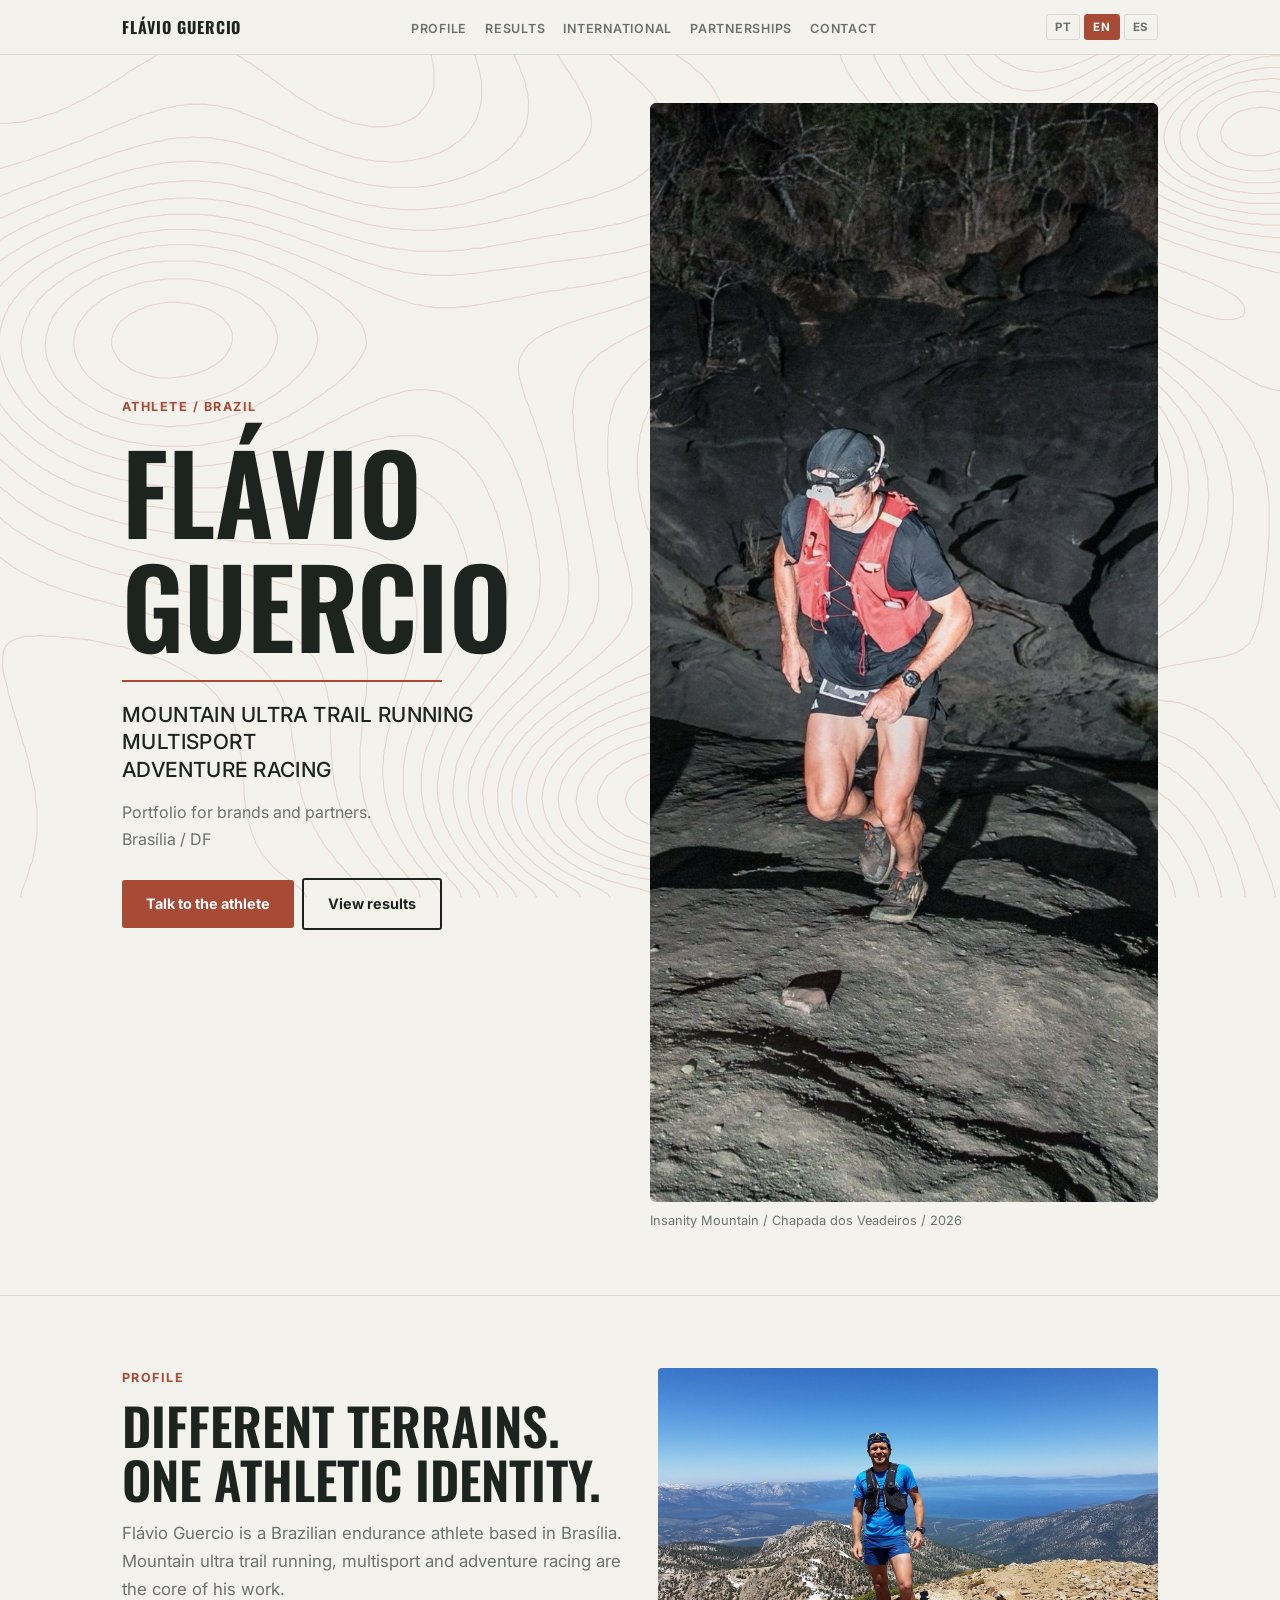
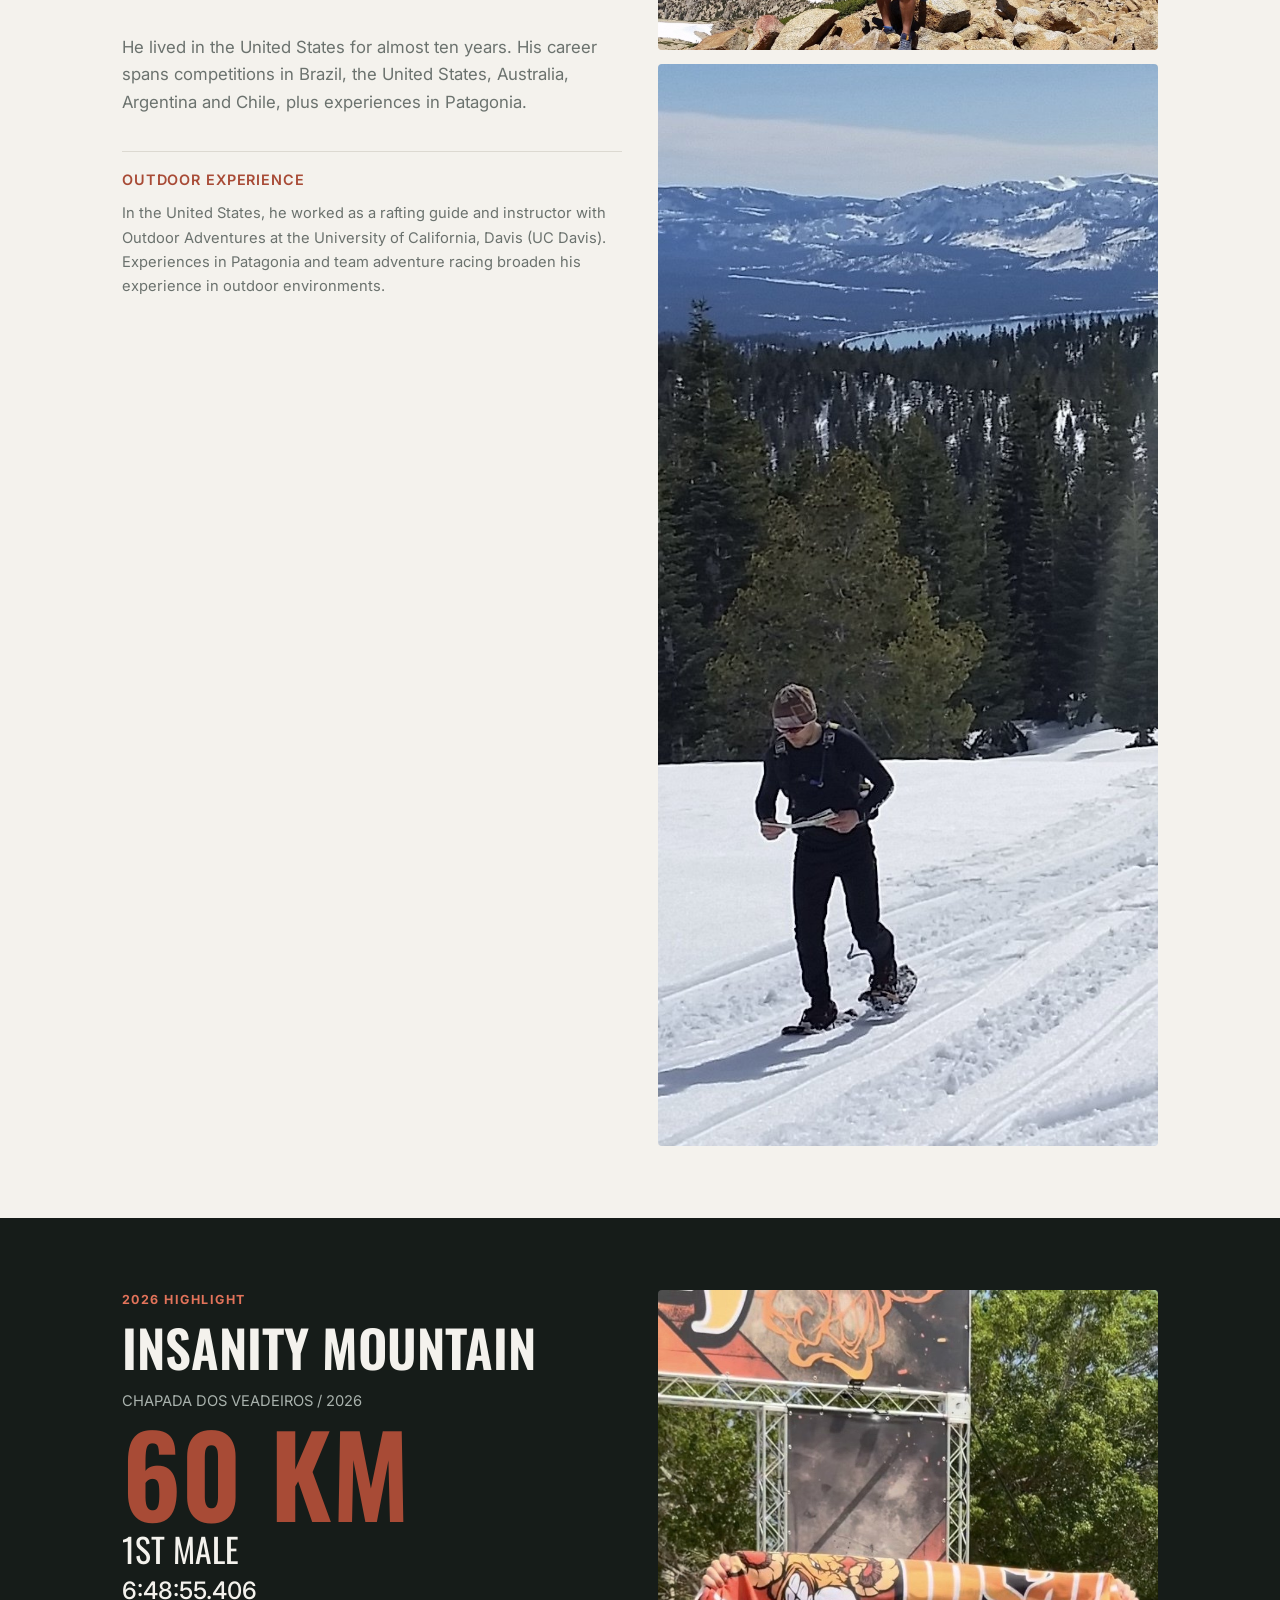
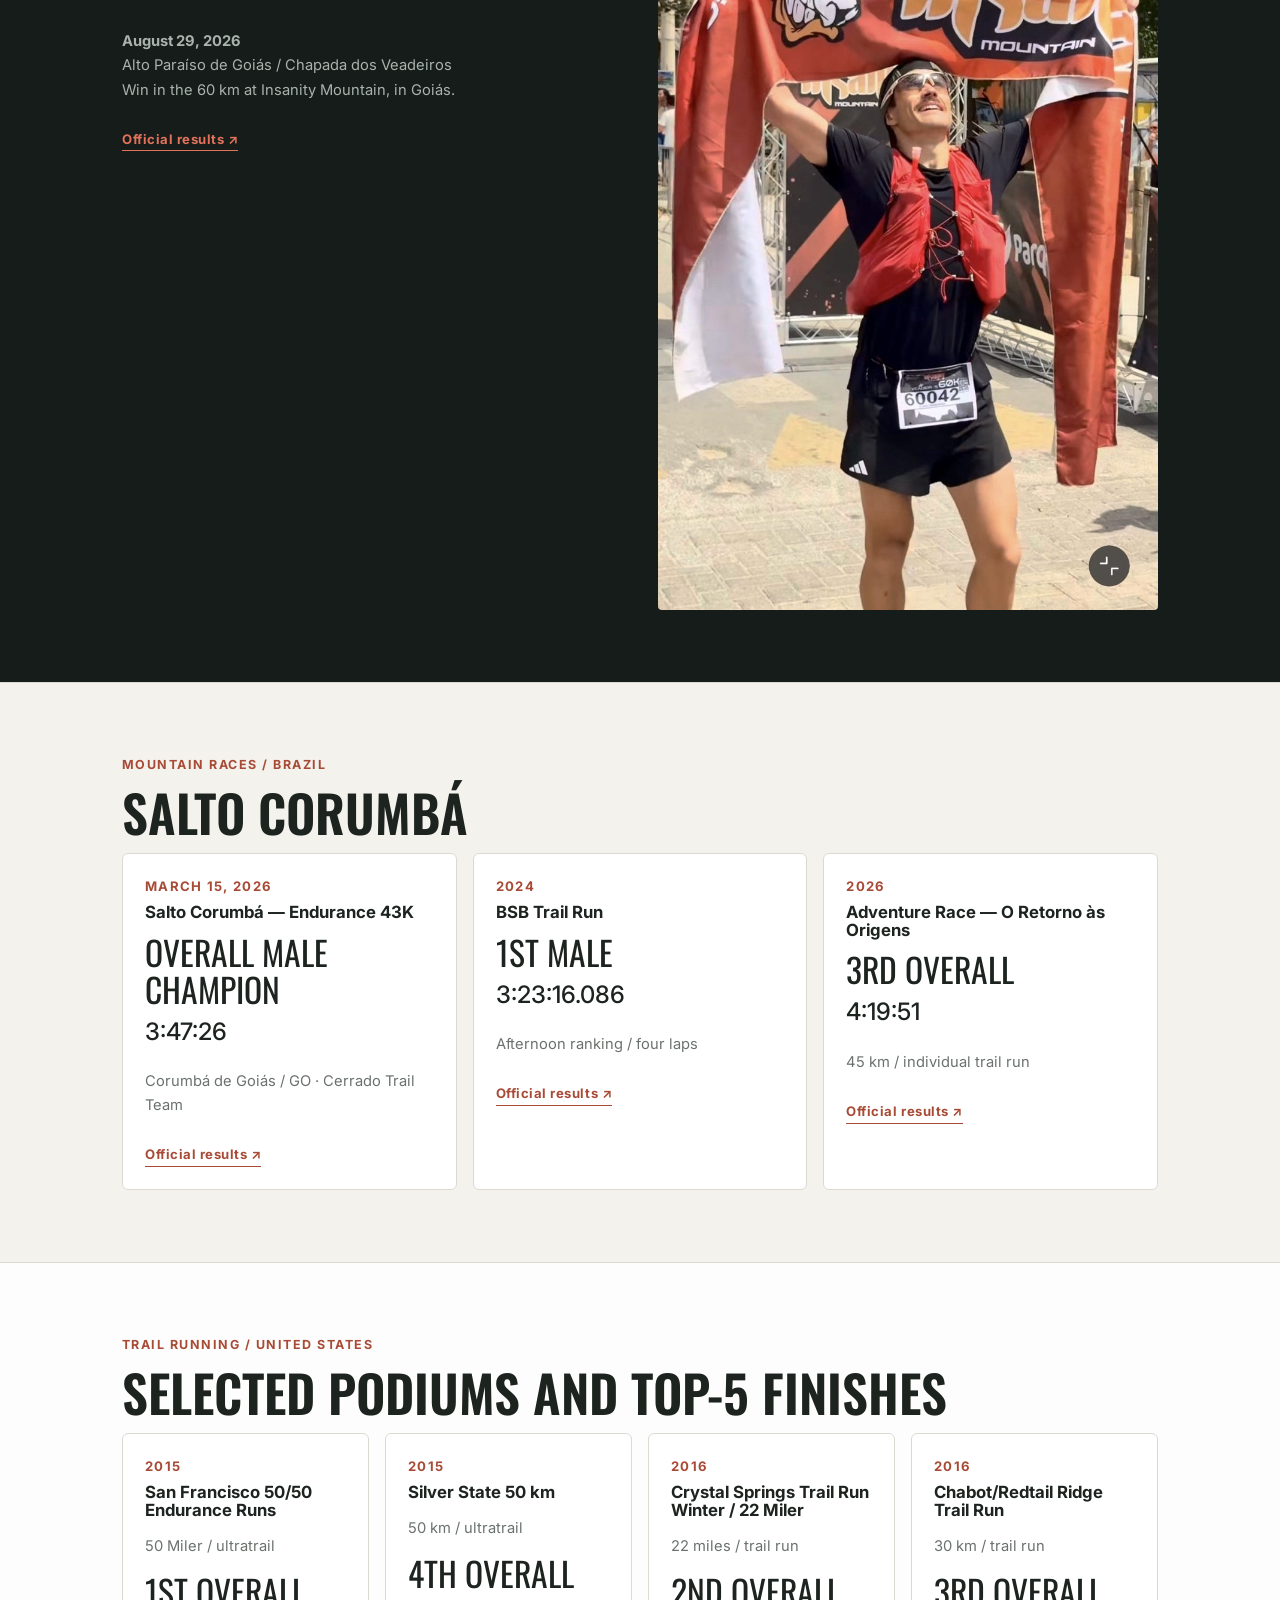
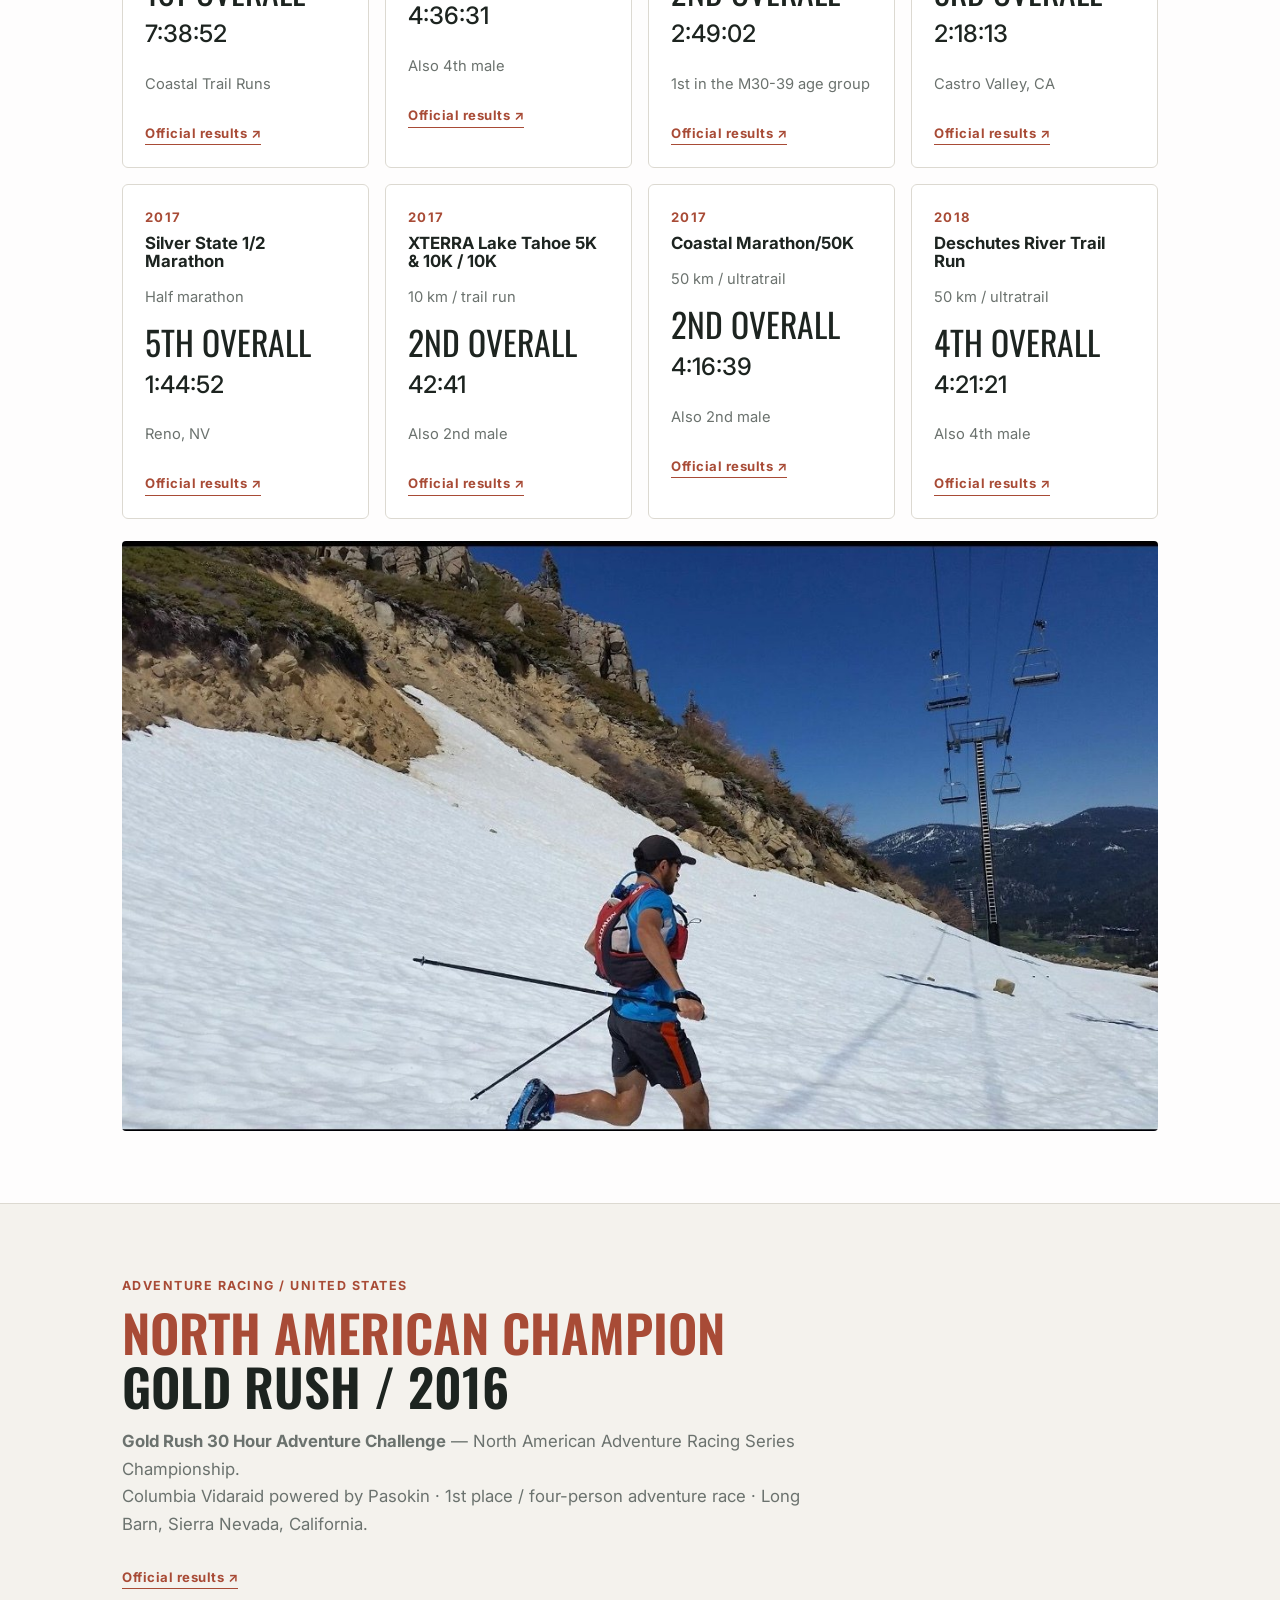
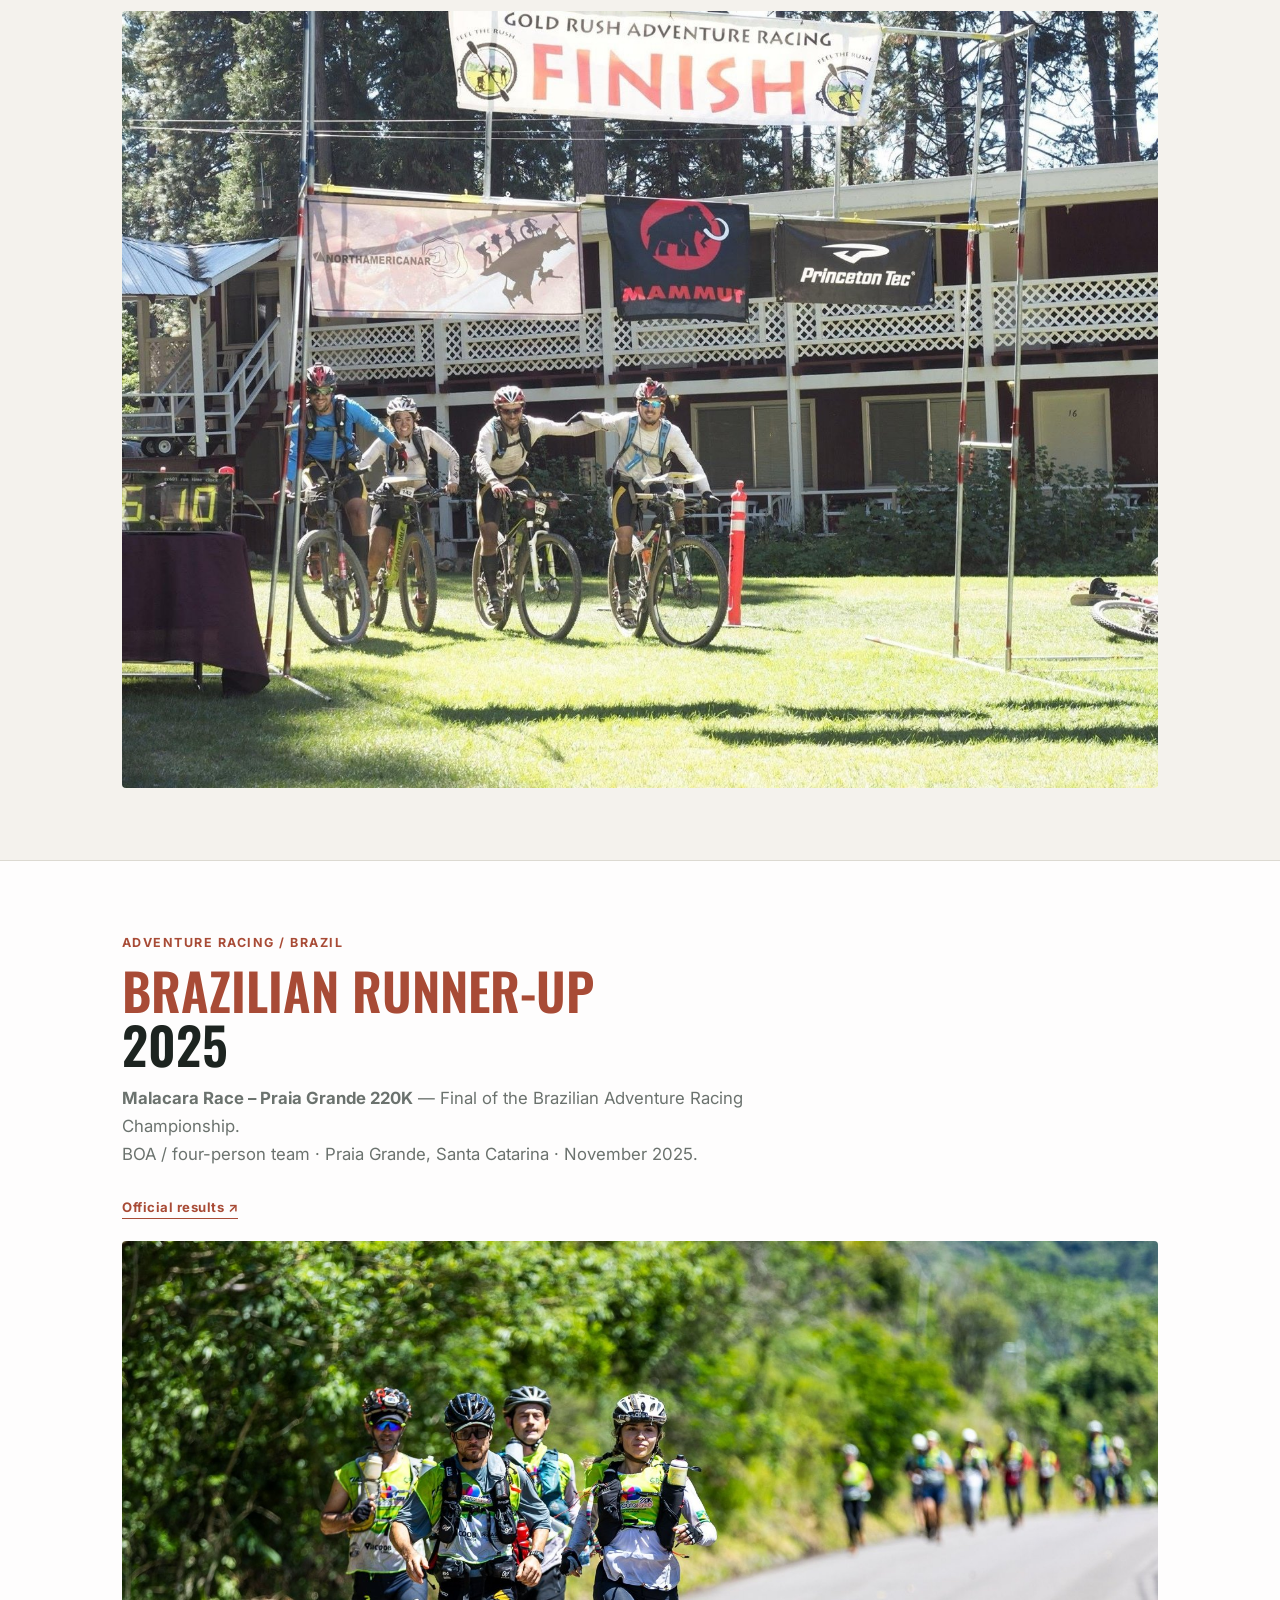
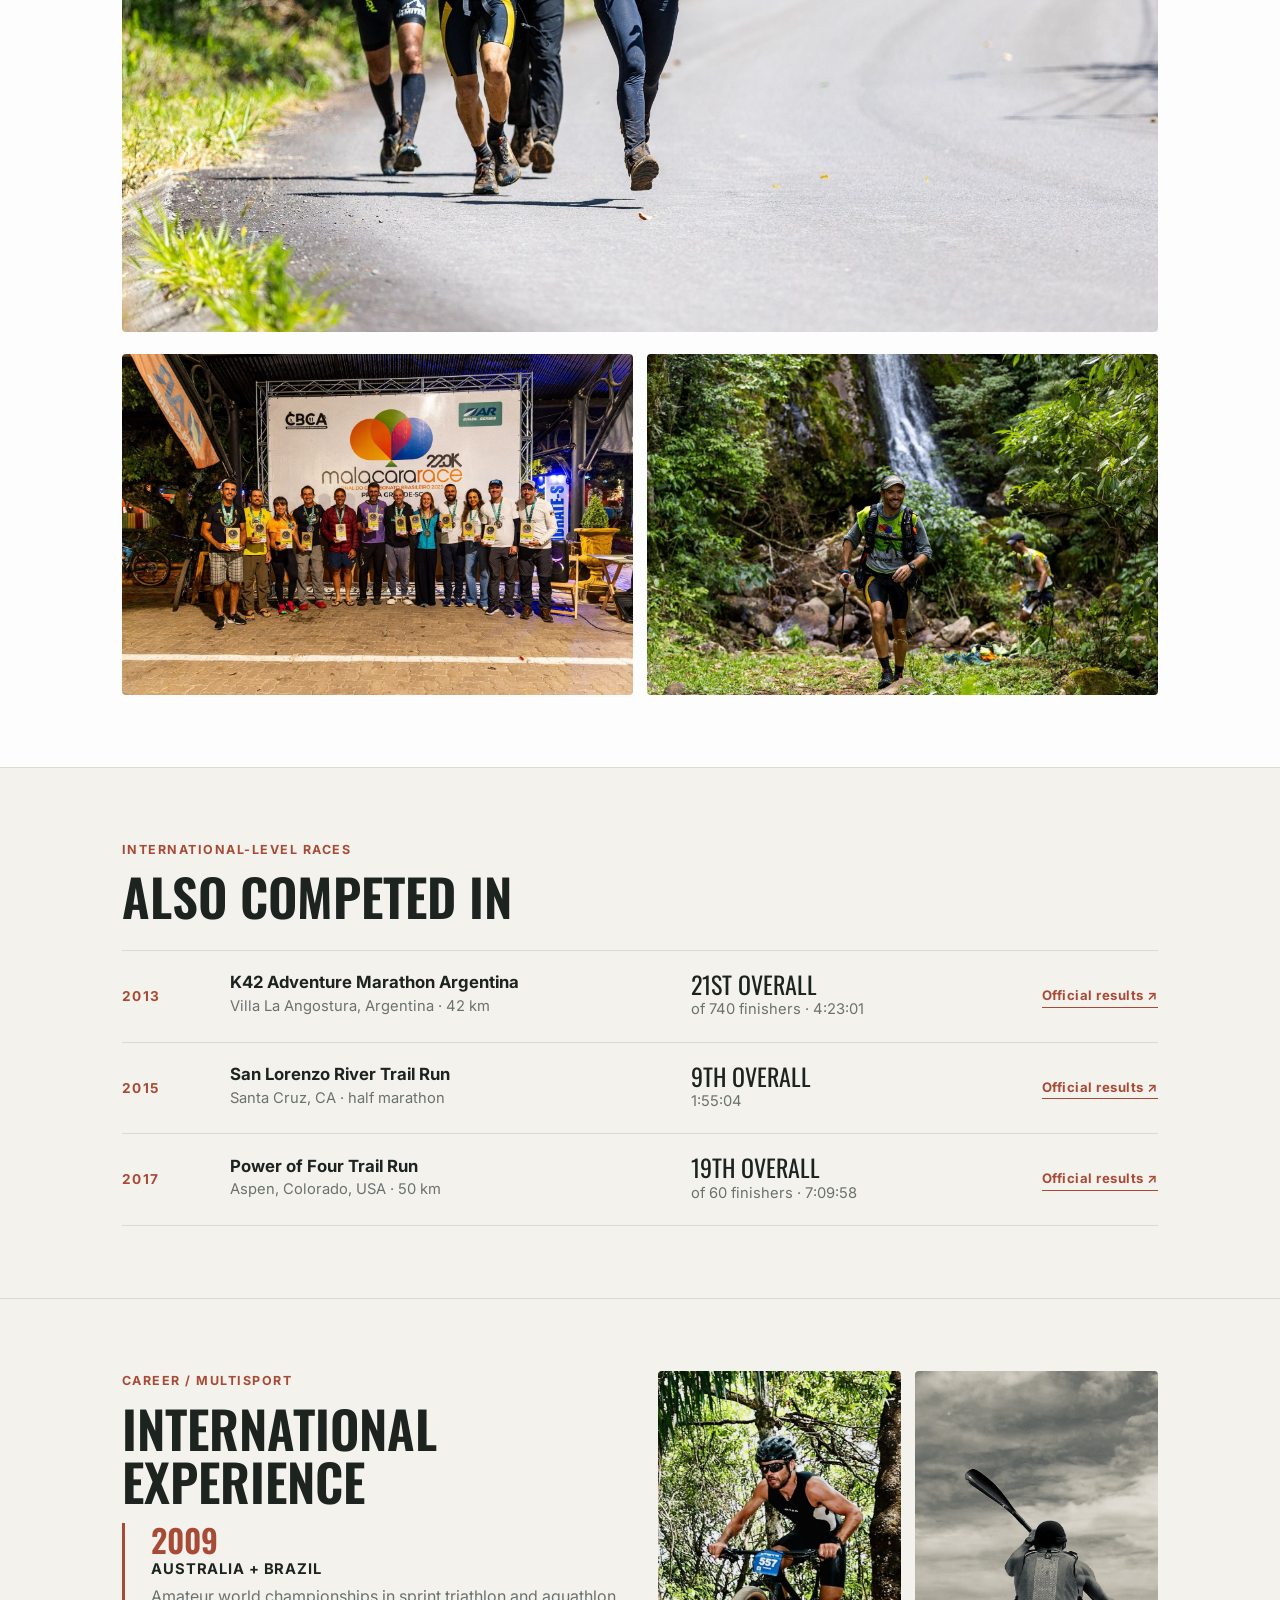
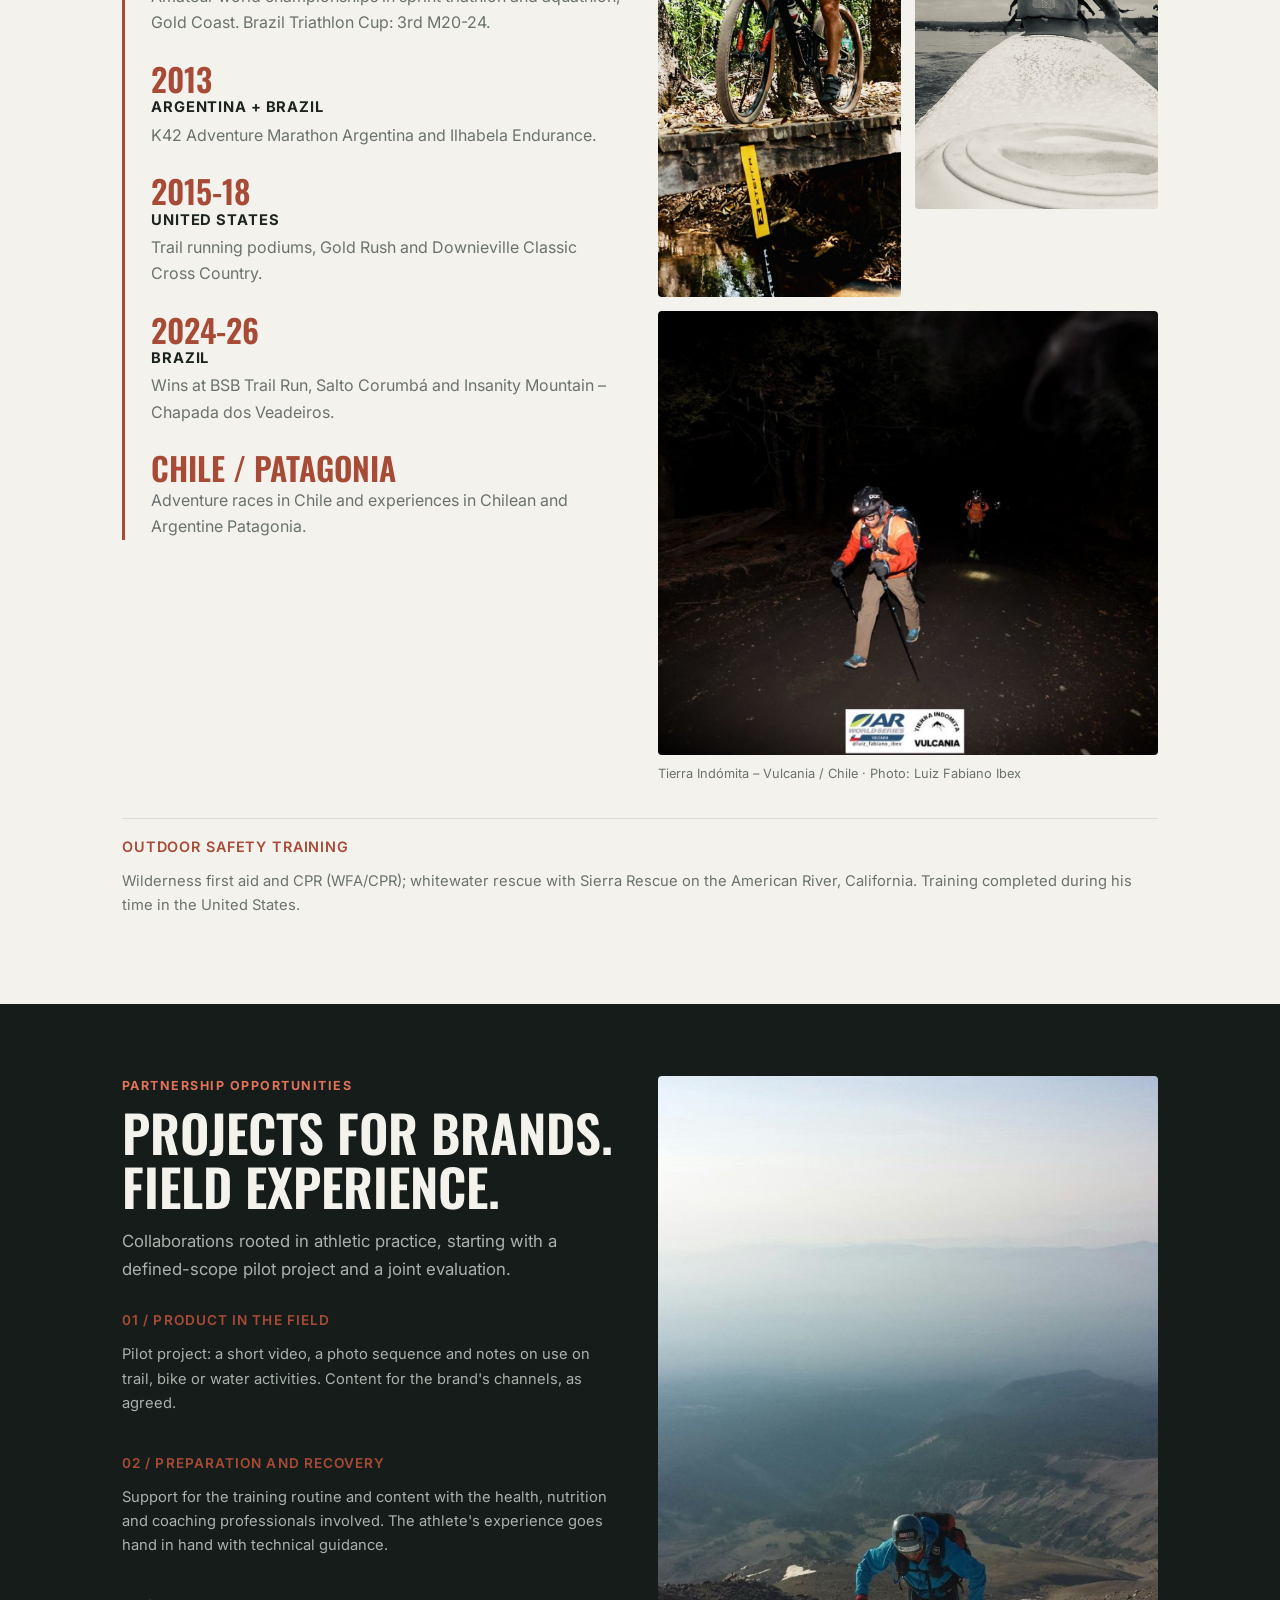
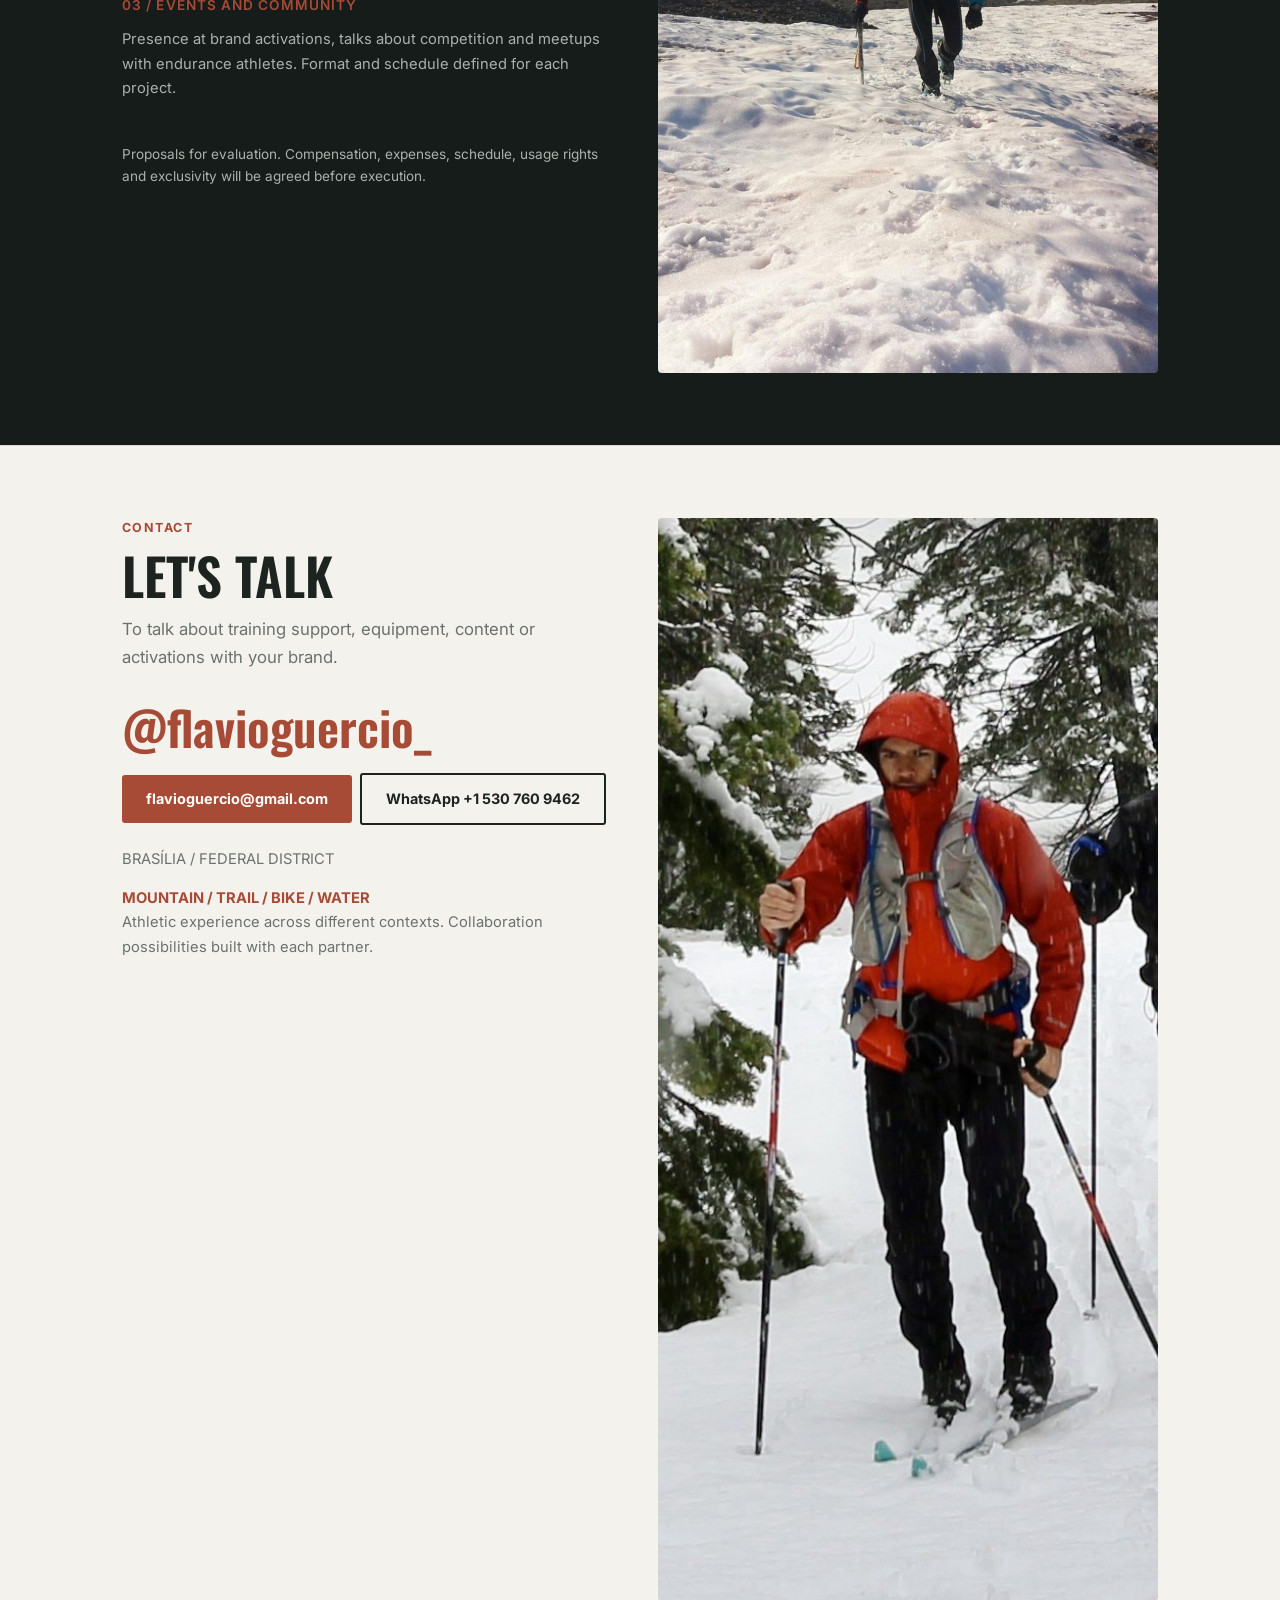
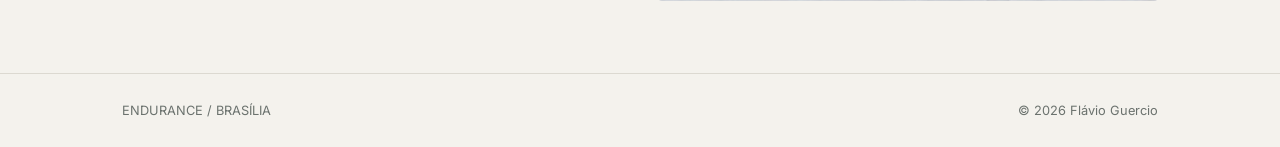
==== commit d080b2ef: "Add files via upload" ====
--- a/index.html
+++ b/index.html
@@ -67,6 +67,7 @@
 .num h3{font-family:Inter,sans-serif;font-size:.85rem;letter-spacing:.08em;color:var(--accent);margin-bottom:6px}
 .topo{position:fixed;inset:0;width:100%;height:100%;z-index:-1;pointer-events:none;color:var(--accent);opacity:.17}
 .rl{display:inline-block;margin-top:12px;font-size:.82rem;font-weight:700;color:var(--accent);text-decoration:none;letter-spacing:.04em;border-bottom:1px solid currentColor}.dark .rl{color:#e2735a}
+.also{border-top:1px solid var(--line)}.also .r{display:grid;grid-template-columns:90px 1.6fr 1.2fr auto;gap:18px;align-items:center;padding:20px 0;border-bottom:1px solid var(--line)}.also .yr{color:var(--accent);font-weight:700;letter-spacing:.1em;font-size:.85rem}.also h3{font-family:Inter,sans-serif;text-transform:none;font-size:1.05rem;font-weight:700;margin:0 0 2px}.also .res2{font-family:Oswald,sans-serif;font-size:1.5rem;text-transform:uppercase;line-height:1.1}.also .rl{margin:0}@media (max-width:760px){.also .r{grid-template-columns:1fr;gap:6px}}
 footer{padding:26px 0;color:var(--muted);font-size:.8rem;border-top:1px solid var(--line)}
 footer .wrap{display:flex;justify-content:space-between;flex-wrap:wrap;gap:8px}
 @media (max-width:760px){.hero .wrap,.two{grid-template-columns:1fr}}
@@ -110,12 +111,12 @@
 </div></div></section>
 
 <section style="background:color-mix(in srgb,var(--surface) 86%,transparent)"><div class="wrap">
-<div class="eyebrow">Corrida em trilha / Estados Unidos</div><h2>Pódios selecionados</h2>
+<div class="eyebrow">Corrida em trilha / Estados Unidos</div><h2>Pódios e top 5 selecionados</h2>
 <div class="grid">
-<div class="card"><div class="yr">2015</div><h3>San Francisco 50/50 Endurance Runs</h3><p class="meta">50 Miler / ultratrail</p><div class="res">1º geral</div><div class="time">7:38:52</div><p class="meta">Coastal Trail Runs</p><a class="rl" href="https://statistik.d-u-v.org/getresultevent.php?event=26253" target="_blank" rel="noopener">Resultados oficiais ↗</a></div>
-<div class="card"><div class="yr">2016</div><h3>Crystal Springs Trail Run Winter / 22 Miler</h3><p class="meta">22 milhas / corrida em trilha</p><div class="res">2º geral</div><div class="time">2:49:02</div><p class="meta">1º na faixa M30-39</p><a class="rl" href="https://d368g9lw5ileu7.cloudfront.net/races/results_rwjjftbvjlnqe4x90zecofgjugl.html" target="_blank" rel="noopener">Resultados oficiais ↗</a></div>
+<div class="card"><div class="yr">2015</div><h3>San Francisco 50/50 Endurance Runs</h3><p class="meta">50 Miler / ultratrail</p><div class="res">1º geral</div><div class="time">7:38:52</div><p class="meta">Coastal Trail Runs</p><a class="rl" href="https://statistik.d-u-v.org/getresultevent.php?event=26253" target="_blank" rel="noopener">Resultados oficiais ↗</a></div><div class="card"><div class="yr">2015</div><h3>Silver State 50 km</h3><p class="meta">50 km / ultratrail</p><div class="res">4º geral</div><div class="time">4:36:31</div><p class="meta">Também 4º masculino</p><a class="rl" href="https://ultrasignup.com/results_event.aspx?did=30315#id1189750" target="_blank" rel="noopener">Resultados oficiais ↗</a></div>
+<div class="card"><div class="yr">2016</div><h3>Crystal Springs Trail Run Winter / 22 Miler</h3><p class="meta">22 milhas / corrida em trilha</p><div class="res">2º geral</div><div class="time">2:49:02</div><p class="meta">1º na faixa M30-39</p><a class="rl" href="https://d368g9lw5ileu7.cloudfront.net/races/results_rwjjftbvjlnqe4x90zecofgjugl.html" target="_blank" rel="noopener">Resultados oficiais ↗</a></div><div class="card"><div class="yr">2016</div><h3>Chabot/Redtail Ridge Trail Run</h3><p class="meta">30 km / corrida em trilha</p><div class="res">3º geral</div><div class="time">2:18:13</div><p class="meta">Castro Valley, CA</p><a class="rl" href="https://ultrasignup.com/results_event.aspx?did=34511#id1189750" target="_blank" rel="noopener">Resultados oficiais ↗</a></div><div class="card"><div class="yr">2017</div><h3>Silver State 1/2 Marathon</h3><p class="meta">Meia maratona</p><div class="res">5º geral</div><div class="time">1:44:52</div><p class="meta">Reno, NV</p><a class="rl" href="https://ultrasignup.com/results_event.aspx?did=42590#id1189750" target="_blank" rel="noopener">Resultados oficiais ↗</a></div>
 <div class="card"><div class="yr">2017</div><h3>XTERRA Lake Tahoe 5K &amp; 10K / 10K</h3><p class="meta">10 km / corrida em trilha</p><div class="res">2º geral</div><div class="time">42:41</div><p class="meta">Também 2º masculino</p><a class="rl" href="https://ultrasignup.com/results_event.aspx?did=43356" target="_blank" rel="noopener">Resultados oficiais ↗</a></div>
-<div class="card"><div class="yr">2017</div><h3>Coastal Marathon/50K</h3><p class="meta">50 km / ultratrail</p><div class="res">2º geral</div><div class="time">4:16:39</div><p class="meta">Também 2º masculino</p><a class="rl" href="https://ultrasignup.com/results_event.aspx?did=49344" target="_blank" rel="noopener">Resultados oficiais ↗</a></div>
+<div class="card"><div class="yr">2017</div><h3>Coastal Marathon/50K</h3><p class="meta">50 km / ultratrail</p><div class="res">2º geral</div><div class="time">4:16:39</div><p class="meta">Também 2º masculino</p><a class="rl" href="https://ultrasignup.com/results_event.aspx?did=49344" target="_blank" rel="noopener">Resultados oficiais ↗</a></div><div class="card"><div class="yr">2018</div><h3>Deschutes River Trail Run</h3><p class="meta">50 km / ultratrail</p><div class="res">4º geral</div><div class="time">4:21:21</div><p class="meta">Também 4º masculino</p><a class="rl" href="https://ultrasignup.com/results_event.aspx?did=58931#id1189750" target="_blank" rel="noopener">Resultados oficiais ↗</a></div>
 </div>
 <div class="row"><img src="images/neve.jpg" alt="Flávio correndo na neve com bastões" style="grid-column:1/-1;width:100%"></div>
 </div></section>
@@ -133,12 +134,14 @@
 <div class="row"><img src="images/boa1.jpg" alt="Cachoeira durante a prova"><img src="images/boa2.jpg" alt="Equipe correndo na estrada"></div>
 </div></section>
 
+<section><div class="wrap"><div class="eyebrow">Provas de nível internacional</div><h2>Também competiu em</h2><div class="also" style="margin-top:26px"><div class="r"><div class="yr">2013</div><div><h3>K42 Adventure Marathon Argentina</h3><p class="meta" style="margin:0">Villa La Angostura, Argentina · 42 km</p></div><div><div class="res2">21º geral</div><p class="meta" style="margin:0">de 740 finalistas · 4:23:01</p></div><a class="rl" href="https://utmb.world/es/utmb-index/races/1700.k42adventuremarathonargentinak42adventuremarathonargentina.2013" target="_blank" rel="noopener">Resultados oficiais ↗</a></div><div class="r"><div class="yr">2015</div><div><h3>San Lorenzo River Trail Run</h3><p class="meta" style="margin:0">Santa Cruz, CA · meia maratona</p></div><div><div class="res2">9º geral</div><p class="meta" style="margin:0">1:55:04</p></div><a class="rl" href="https://ultrasignup.com/results_participant.aspx?fname=Fl%C3%A1vio&amp;lname=Fernandes" target="_blank" rel="noopener">Resultados oficiais ↗</a></div><div class="r"><div class="yr">2017</div><div><h3>Power of Four Trail Run</h3><p class="meta" style="margin:0">Aspen, Colorado, EUA · 50 km</p></div><div><div class="res2">19º geral</div><p class="meta" style="margin:0">de 60 finalistas · 7:09:58</p></div><a class="rl" href="https://statistik.d-u-v.org/getresultevent.php?event=40151" target="_blank" rel="noopener">Resultados oficiais ↗</a></div></div></div></section>
+
 <section id="internacional"><div class="wrap two">
 <div><div class="eyebrow">Trajetória / Multisport</div><h2>Experiência internacional</h2>
 <div class="tl">
 <div><h3>2009</h3><b>AUSTRÁLIA + BRASIL</b><p>Mundiais amadores de triatlo sprint e aquathlon, Gold Coast. Copa Brasil de Triathlon: 3º M20-24.</p></div>
 <div><h3>2013</h3><b>ARGENTINA + BRASIL</b><p>K42 Adventure Marathon Argentina e Ilhabela Endurance.</p></div>
-<div><h3>2015-17</h3><b>ESTADOS UNIDOS</b><p>Pódios em trilha, Gold Rush e Downieville Classic Cross Country.</p></div>
+<div><h3>2015-18</h3><b>ESTADOS UNIDOS</b><p>Pódios em trilha, Gold Rush e Downieville Classic Cross Country.</p></div>
 <div><h3>2024-26</h3><b>BRASIL</b><p>Vitórias em BSB Trail Run, Salto Corumbá e Insanity Mountain – Chapada dos Veadeiros.</p></div>
 <div><h3>Chile / Patagônia</h3><p>Corridas de aventura no Chile e vivências na Patagônia chilena e argentina.</p></div>
 </div></div>
@@ -170,7 +173,7 @@
 
 <footer><div class="wrap"><span>ENDURANCE / BRASÍLIA</span><span>© 2026 Flávio Guercio</span></div></footer>
 <script>
-const D={"Perfil": ["Profile", "Perfil"], "Resultados": ["Results", "Resultados"], "Internacional": ["International", "Internacional"], "Parcerias": ["Partnerships", "Alianzas"], "Contato": ["Contact", "Contacto"], "Atleta / Brasil": ["Athlete / Brazil", "Atleta / Brasil"], "Portfólio para marcas e parceiros.": ["Portfolio for brands and partners.", "Portafolio para marcas y aliados."], "Falar com o atleta": ["Talk to the athlete", "Hablar con el atleta"], "Ver resultados": ["View results", "Ver resultados"], "Diferentes terrenos.": ["Different terrains.", "Diferentes terrenos."], "Uma identidade esportiva.": ["One athletic identity.", "Una identidad deportiva."], "Flávio Guercio é um atleta brasileiro de endurance, com base em Brasília. Mountain ultra trail running, multisport e adventure racing são o centro de sua atuação.": ["Flávio Guercio is a Brazilian endurance athlete based in Brasília. Mountain ultra trail running, multisport and adventure racing are the core of his work.", "Flávio Guercio es un atleta brasileño de endurance, con base en Brasilia. El mountain ultra trail running, el multisport y el adventure racing son el centro de su actividad."], "Morou quase dez anos nos Estados Unidos. Sua trajetória reúne competições no Brasil, Estados Unidos, Austrália, Argentina e Chile, além de vivências na Patagônia.": ["He lived in the United States for almost ten years. His career spans competitions in Brazil, the United States, Australia, Argentina and Chile, plus experiences in Patagonia.", "Vivió casi diez años en Estados Unidos. Su trayectoria reúne competencias en Brasil, Estados Unidos, Australia, Argentina y Chile, además de vivencias en la Patagonia."], "EXPERIÊNCIA OUTDOOR": ["OUTDOOR EXPERIENCE", "EXPERIENCIA OUTDOOR"], "Nos Estados Unidos, atuou como guia e instrutor de rafting no Outdoor Adventures da University of California, Davis (UC Davis). Vivências na Patagônia e corrida de aventura em equipe ampliam a experiência em ambientes outdoor.": ["In the United States, he worked as a rafting guide and instructor with Outdoor Adventures at the University of California, Davis (UC Davis). Experiences in Patagonia and team adventure racing broaden his experience in outdoor environments.", "En Estados Unidos, trabajó como guía e instructor de rafting en Outdoor Adventures de la University of California, Davis (UC Davis). Las vivencias en la Patagonia y las carreras de aventura en equipo amplían su experiencia en ambientes outdoor."], "Destaque 2026": ["2026 Highlight", "Destacado 2026"], "1º masculino": ["1st male", "1.º masculino"], "29 de agosto de 2026": ["August 29, 2026", "29 de agosto de 2026"], "Vitória nos 60 km da Insanity Mountain, em Goiás.": ["Win in the 60 km at Insanity Mountain, in Goiás.", "Victoria en los 60 km de Insanity Mountain, en Goiás."], "Corridas de montanha / Brasil": ["Mountain races / Brazil", "Carreras de montaña / Brasil"], "15 DE MARÇO DE 2026": ["MARCH 15, 2026", "15 DE MARZO DE 2026"], "Campeão geral masculino": ["Overall male champion", "Campeón general masculino"], "Corumbá de Goiás / GO · Equipe Cerrado Trail": ["Corumbá de Goiás / GO · Cerrado Trail Team", "Corumbá de Goiás / GO · Equipo Cerrado Trail"], "Classificação vespertina / quatro voltas": ["Afternoon ranking / four laps", "Clasificación vespertina / cuatro vueltas"], "3º geral": ["3rd overall", "3.º general"], "45 km / corrida individual em trilha": ["45 km / individual trail run", "45 km / carrera individual en sendero"], "Corrida em trilha / Estados Unidos": ["Trail running / United States", "Trail running / Estados Unidos"], "Pódios selecionados": ["Selected podiums", "Podios seleccionados"], "1º geral": ["1st overall", "1.º general"], "22 milhas / corrida em trilha": ["22 miles / trail run", "22 millas / carrera en sendero"], "2º geral": ["2nd overall", "2.º general"], "1º na faixa M30-39": ["1st in the M30-39 age group", "1.º en la categoría M30-39"], "10 km / corrida em trilha": ["10 km / trail run", "10 km / carrera en sendero"], "Também 2º masculino": ["Also 2nd male", "También 2.º masculino"], "Adventure racing / Estados Unidos": ["Adventure racing / United States", "Adventure racing / Estados Unidos"], "Campeão norte-americano": ["North American champion", "Campeón norteamericano"], "Columbia Vidaraid powered by Pasokin · 1º lugar / corrida de aventura em quarteto · Long Barn, Sierra Nevada, Califórnia.": ["Columbia Vidaraid powered by Pasokin · 1st place / four-person adventure race · Long Barn, Sierra Nevada, California.", "Columbia Vidaraid powered by Pasokin · 1.er lugar / carrera de aventura en cuarteto · Long Barn, Sierra Nevada, California."], "Adventure racing / Brasil": ["Adventure racing / Brazil", "Adventure racing / Brasil"], "Vice-campeão brasileiro": ["Brazilian runner-up", "Subcampeón brasileño"], "— Final do Campeonato Brasileiro de Corrida de Aventura.": ["— Final of the Brazilian Adventure Racing Championship.", "— Final del Campeonato Brasileño de Carreras de Aventura."], "BOA / quarteto · Praia Grande, Santa Catarina · novembro de 2025.": ["BOA / four-person team · Praia Grande, Santa Catarina · November 2025.", "BOA / cuarteto · Praia Grande, Santa Catarina · noviembre de 2025."], "Trajetória / Multisport": ["Career / Multisport", "Trayectoria / Multisport"], "Experiência internacional": ["International experience", "Experiencia internacional"], "AUSTRÁLIA + BRASIL": ["AUSTRALIA + BRAZIL", "AUSTRALIA + BRASIL"], "Mundiais amadores de triatlo sprint e aquathlon, Gold Coast. Copa Brasil de Triathlon: 3º M20-24.": ["Amateur world championships in sprint triathlon and aquathlon, Gold Coast. Brazil Triathlon Cup: 3rd M20-24.", "Mundiales amateur de triatlón sprint y acuatlón, Gold Coast. Copa Brasil de Triatlón: 3.º M20-24."], "ARGENTINA + BRASIL": ["ARGENTINA + BRAZIL", "ARGENTINA + BRASIL"], "K42 Adventure Marathon Argentina e Ilhabela Endurance.": ["K42 Adventure Marathon Argentina and Ilhabela Endurance.", "K42 Adventure Marathon Argentina e Ilhabela Endurance."], "ESTADOS UNIDOS": ["UNITED STATES", "ESTADOS UNIDOS"], "Pódios em trilha, Gold Rush e Downieville Classic Cross Country.": ["Trail running podiums, Gold Rush and Downieville Classic Cross Country.", "Podios en trail, Gold Rush y Downieville Classic Cross Country."], "BRASIL": ["BRAZIL", "BRASIL"], "Vitórias em BSB Trail Run, Salto Corumbá e Insanity Mountain – Chapada dos Veadeiros.": ["Wins at BSB Trail Run, Salto Corumbá and Insanity Mountain – Chapada dos Veadeiros.", "Victorias en BSB Trail Run, Salto Corumbá e Insanity Mountain – Chapada dos Veadeiros."], "Chile / Patagônia": ["Chile / Patagonia", "Chile / Patagonia"], "Corridas de aventura no Chile e vivências na Patagônia chilena e argentina.": ["Adventure races in Chile and experiences in Chilean and Argentine Patagonia.", "Carreras de aventura en Chile y vivencias en la Patagonia chilena y argentina."], "Tierra Indómita – Vulcania / Chile · Foto: Luiz Fabiano Ibex": ["Tierra Indómita – Vulcania / Chile · Photo: Luiz Fabiano Ibex", ""], "FORMAÇÕES EM SEGURANÇA OUTDOOR": ["OUTDOOR SAFETY TRAINING", "FORMACIONES EN SEGURIDAD OUTDOOR"], "Primeiros socorros em áreas remotas e RCP (WFA/CPR); resgate em águas brancas com Sierra Rescue, no American River, Califórnia. Formações realizadas durante a experiência nos Estados Unidos.": ["Wilderness first aid and CPR (WFA/CPR); whitewater rescue with Sierra Rescue on the American River, California. Training completed during his time in the United States.", "Primeros auxilios en áreas remotas y RCP (WFA/CPR); rescate en aguas bravas con Sierra Rescue, en el American River, California. Formaciones realizadas durante su experiencia en Estados Unidos."], "Possibilidades de parceria": ["Partnership opportunities", "Posibilidades de alianza"], "Projetos para marcas.": ["Projects for brands.", "Proyectos para marcas."], "Experiência em campo.": ["Field experience.", "Experiencia en campo."], "Colaborações a partir da prática esportiva, com um projeto inicial de escopo definido e avaliação conjunta.": ["Collaborations rooted in athletic practice, starting with a defined-scope pilot project and a joint evaluation.", "Colaboraciones a partir de la práctica deportiva, con un proyecto inicial de alcance definido y evaluación conjunta."], "01 / PRODUTO EM CAMPO": ["01 / PRODUCT IN THE FIELD", "01 / PRODUCTO EN CAMPO"], "Projeto-piloto: um vídeo curto, uma sequência de fotos e observações de uso em trilha, bicicleta ou atividades na água. Material para os canais da marca, conforme acordo.": ["Pilot project: a short video, a photo sequence and notes on use on trail, bike or water activities. Content for the brand's channels, as agreed.", "Proyecto piloto: un video corto, una secuencia de fotos y observaciones de uso en sendero, bicicleta o actividades en el agua. Material para los canales de la marca, según lo acordado."], "02 / PREPARAÇÃO E RECUPERAÇÃO": ["02 / PREPARATION AND RECOVERY", "02 / PREPARACIÓN Y RECUPERACIÓN"], "Apoio à rotina esportiva e conteúdo com os profissionais de saúde, nutrição e treinamento envolvidos. A experiência do atleta acompanha a orientação técnica.": ["Support for the training routine and content with the health, nutrition and coaching professionals involved. The athlete's experience goes hand in hand with technical guidance.", "Apoyo a la rutina deportiva y contenido con los profesionales de salud, nutrición y entrenamiento involucrados. La experiencia del atleta acompaña la orientación técnica."], "03 / EVENTOS E COMUNIDADE": ["03 / EVENTS AND COMMUNITY", "03 / EVENTOS Y COMUNIDAD"], "Presença em ações da marca, conversas sobre competição e encontros com praticantes de endurance. Formato e agenda definidos para cada projeto.": ["Presence at brand activations, talks about competition and meetups with endurance athletes. Format and schedule defined for each project.", "Presencia en acciones de la marca, charlas sobre competencia y encuentros con practicantes de endurance. Formato y agenda definidos para cada proyecto."], "Propostas para avaliação. Remuneração, despesas, calendário, direitos de uso e exclusividade serão acordados antes da execução.": ["Proposals for evaluation. Compensation, expenses, schedule, usage rights and exclusivity will be agreed before execution.", "Propuestas para evaluación. La remuneración, los gastos, el calendario, los derechos de uso y la exclusividad se acordarán antes de la ejecución."], "Vamos conversar": ["Let's talk", "Conversemos"], "Para conversar sobre apoio à preparação, equipamentos, conteúdo ou ações com a sua marca.": ["To talk about training support, equipment, content or activations with your brand.", "Para conversar sobre apoyo a la preparación, equipamiento, contenido o acciones con tu marca."], "BRASÍLIA / DISTRITO FEDERAL": ["BRASÍLIA / FEDERAL DISTRICT", "BRASILIA / DISTRITO FEDERAL"], "MOUNTAIN / TRAIL / BIKE / ÁGUA": ["MOUNTAIN / TRAIL / BIKE / WATER", "MOUNTAIN / TRAIL / BIKE / AGUA"], "Experiência esportiva em diferentes contextos. Possibilidades de colaboração construídas com cada parceiro.": ["Athletic experience across different contexts. Collaboration possibilities built with each partner.", "Experiencia deportiva en diferentes contextos. Posibilidades de colaboración construidas con cada aliado."], "Resultados oficiais ↗": ["Official results ↗", "Resultados oficiales ↗"]};
+const D={"Perfil": ["Profile", "Perfil"], "Resultados": ["Results", "Resultados"], "Internacional": ["International", "Internacional"], "Parcerias": ["Partnerships", "Alianzas"], "Contato": ["Contact", "Contacto"], "Atleta / Brasil": ["Athlete / Brazil", "Atleta / Brasil"], "Portfólio para marcas e parceiros.": ["Portfolio for brands and partners.", "Portafolio para marcas y aliados."], "Falar com o atleta": ["Talk to the athlete", "Hablar con el atleta"], "Ver resultados": ["View results", "Ver resultados"], "Diferentes terrenos.": ["Different terrains.", "Diferentes terrenos."], "Uma identidade esportiva.": ["One athletic identity.", "Una identidad deportiva."], "Flávio Guercio é um atleta brasileiro de endurance, com base em Brasília. Mountain ultra trail running, multisport e adventure racing são o centro de sua atuação.": ["Flávio Guercio is a Brazilian endurance athlete based in Brasília. Mountain ultra trail running, multisport and adventure racing are the core of his work.", "Flávio Guercio es un atleta brasileño de endurance, con base en Brasilia. El mountain ultra trail running, el multisport y el adventure racing son el centro de su actividad."], "Morou quase dez anos nos Estados Unidos. Sua trajetória reúne competições no Brasil, Estados Unidos, Austrália, Argentina e Chile, além de vivências na Patagônia.": ["He lived in the United States for almost ten years. His career spans competitions in Brazil, the United States, Australia, Argentina and Chile, plus experiences in Patagonia.", "Vivió casi diez años en Estados Unidos. Su trayectoria reúne competencias en Brasil, Estados Unidos, Australia, Argentina y Chile, además de vivencias en la Patagonia."], "EXPERIÊNCIA OUTDOOR": ["OUTDOOR EXPERIENCE", "EXPERIENCIA OUTDOOR"], "Nos Estados Unidos, atuou como guia e instrutor de rafting no Outdoor Adventures da University of California, Davis (UC Davis). Vivências na Patagônia e corrida de aventura em equipe ampliam a experiência em ambientes outdoor.": ["In the United States, he worked as a rafting guide and instructor with Outdoor Adventures at the University of California, Davis (UC Davis). Experiences in Patagonia and team adventure racing broaden his experience in outdoor environments.", "En Estados Unidos, trabajó como guía e instructor de rafting en Outdoor Adventures de la University of California, Davis (UC Davis). Las vivencias en la Patagonia y las carreras de aventura en equipo amplían su experiencia en ambientes outdoor."], "Destaque 2026": ["2026 Highlight", "Destacado 2026"], "1º masculino": ["1st male", "1.º masculino"], "29 de agosto de 2026": ["August 29, 2026", "29 de agosto de 2026"], "Vitória nos 60 km da Insanity Mountain, em Goiás.": ["Win in the 60 km at Insanity Mountain, in Goiás.", "Victoria en los 60 km de Insanity Mountain, en Goiás."], "Corridas de montanha / Brasil": ["Mountain races / Brazil", "Carreras de montaña / Brasil"], "15 DE MARÇO DE 2026": ["MARCH 15, 2026", "15 DE MARZO DE 2026"], "Campeão geral masculino": ["Overall male champion", "Campeón general masculino"], "Corumbá de Goiás / GO · Equipe Cerrado Trail": ["Corumbá de Goiás / GO · Cerrado Trail Team", "Corumbá de Goiás / GO · Equipo Cerrado Trail"], "Classificação vespertina / quatro voltas": ["Afternoon ranking / four laps", "Clasificación vespertina / cuatro vueltas"], "3º geral": ["3rd overall", "3.º general"], "45 km / corrida individual em trilha": ["45 km / individual trail run", "45 km / carrera individual en sendero"], "Corrida em trilha / Estados Unidos": ["Trail running / United States", "Trail running / Estados Unidos"], "Pódios selecionados": ["Selected podiums", "Podios seleccionados"], "1º geral": ["1st overall", "1.º general"], "22 milhas / corrida em trilha": ["22 miles / trail run", "22 millas / carrera en sendero"], "2º geral": ["2nd overall", "2.º general"], "1º na faixa M30-39": ["1st in the M30-39 age group", "1.º en la categoría M30-39"], "10 km / corrida em trilha": ["10 km / trail run", "10 km / carrera en sendero"], "Também 2º masculino": ["Also 2nd male", "También 2.º masculino"], "Adventure racing / Estados Unidos": ["Adventure racing / United States", "Adventure racing / Estados Unidos"], "Campeão norte-americano": ["North American champion", "Campeón norteamericano"], "Columbia Vidaraid powered by Pasokin · 1º lugar / corrida de aventura em quarteto · Long Barn, Sierra Nevada, Califórnia.": ["Columbia Vidaraid powered by Pasokin · 1st place / four-person adventure race · Long Barn, Sierra Nevada, California.", "Columbia Vidaraid powered by Pasokin · 1.er lugar / carrera de aventura en cuarteto · Long Barn, Sierra Nevada, California."], "Adventure racing / Brasil": ["Adventure racing / Brazil", "Adventure racing / Brasil"], "Vice-campeão brasileiro": ["Brazilian runner-up", "Subcampeón brasileño"], "— Final do Campeonato Brasileiro de Corrida de Aventura.": ["— Final of the Brazilian Adventure Racing Championship.", "— Final del Campeonato Brasileño de Carreras de Aventura."], "BOA / quarteto · Praia Grande, Santa Catarina · novembro de 2025.": ["BOA / four-person team · Praia Grande, Santa Catarina · November 2025.", "BOA / cuarteto · Praia Grande, Santa Catarina · noviembre de 2025."], "Trajetória / Multisport": ["Career / Multisport", "Trayectoria / Multisport"], "Experiência internacional": ["International experience", "Experiencia internacional"], "AUSTRÁLIA + BRASIL": ["AUSTRALIA + BRAZIL", "AUSTRALIA + BRASIL"], "Mundiais amadores de triatlo sprint e aquathlon, Gold Coast. Copa Brasil de Triathlon: 3º M20-24.": ["Amateur world championships in sprint triathlon and aquathlon, Gold Coast. Brazil Triathlon Cup: 3rd M20-24.", "Mundiales amateur de triatlón sprint y acuatlón, Gold Coast. Copa Brasil de Triatlón: 3.º M20-24."], "ARGENTINA + BRASIL": ["ARGENTINA + BRAZIL", "ARGENTINA + BRASIL"], "K42 Adventure Marathon Argentina e Ilhabela Endurance.": ["K42 Adventure Marathon Argentina and Ilhabela Endurance.", "K42 Adventure Marathon Argentina e Ilhabela Endurance."], "ESTADOS UNIDOS": ["UNITED STATES", "ESTADOS UNIDOS"], "Pódios em trilha, Gold Rush e Downieville Classic Cross Country.": ["Trail running podiums, Gold Rush and Downieville Classic Cross Country.", "Podios en trail, Gold Rush y Downieville Classic Cross Country."], "BRASIL": ["BRAZIL", "BRASIL"], "Vitórias em BSB Trail Run, Salto Corumbá e Insanity Mountain – Chapada dos Veadeiros.": ["Wins at BSB Trail Run, Salto Corumbá and Insanity Mountain – Chapada dos Veadeiros.", "Victorias en BSB Trail Run, Salto Corumbá e Insanity Mountain – Chapada dos Veadeiros."], "Chile / Patagônia": ["Chile / Patagonia", "Chile / Patagonia"], "Corridas de aventura no Chile e vivências na Patagônia chilena e argentina.": ["Adventure races in Chile and experiences in Chilean and Argentine Patagonia.", "Carreras de aventura en Chile y vivencias en la Patagonia chilena y argentina."], "Tierra Indómita – Vulcania / Chile · Foto: Luiz Fabiano Ibex": ["Tierra Indómita – Vulcania / Chile · Photo: Luiz Fabiano Ibex", ""], "FORMAÇÕES EM SEGURANÇA OUTDOOR": ["OUTDOOR SAFETY TRAINING", "FORMACIONES EN SEGURIDAD OUTDOOR"], "Primeiros socorros em áreas remotas e RCP (WFA/CPR); resgate em águas brancas com Sierra Rescue, no American River, Califórnia. Formações realizadas durante a experiência nos Estados Unidos.": ["Wilderness first aid and CPR (WFA/CPR); whitewater rescue with Sierra Rescue on the American River, California. Training completed during his time in the United States.", "Primeros auxilios en áreas remotas y RCP (WFA/CPR); rescate en aguas bravas con Sierra Rescue, en el American River, California. Formaciones realizadas durante su experiencia en Estados Unidos."], "Possibilidades de parceria": ["Partnership opportunities", "Posibilidades de alianza"], "Projetos para marcas.": ["Projects for brands.", "Proyectos para marcas."], "Experiência em campo.": ["Field experience.", "Experiencia en campo."], "Colaborações a partir da prática esportiva, com um projeto inicial de escopo definido e avaliação conjunta.": ["Collaborations rooted in athletic practice, starting with a defined-scope pilot project and a joint evaluation.", "Colaboraciones a partir de la práctica deportiva, con un proyecto inicial de alcance definido y evaluación conjunta."], "01 / PRODUTO EM CAMPO": ["01 / PRODUCT IN THE FIELD", "01 / PRODUCTO EN CAMPO"], "Projeto-piloto: um vídeo curto, uma sequência de fotos e observações de uso em trilha, bicicleta ou atividades na água. Material para os canais da marca, conforme acordo.": ["Pilot project: a short video, a photo sequence and notes on use on trail, bike or water activities. Content for the brand's channels, as agreed.", "Proyecto piloto: un video corto, una secuencia de fotos y observaciones de uso en sendero, bicicleta o actividades en el agua. Material para los canales de la marca, según lo acordado."], "02 / PREPARAÇÃO E RECUPERAÇÃO": ["02 / PREPARATION AND RECOVERY", "02 / PREPARACIÓN Y RECUPERACIÓN"], "Apoio à rotina esportiva e conteúdo com os profissionais de saúde, nutrição e treinamento envolvidos. A experiência do atleta acompanha a orientação técnica.": ["Support for the training routine and content with the health, nutrition and coaching professionals involved. The athlete's experience goes hand in hand with technical guidance.", "Apoyo a la rutina deportiva y contenido con los profesionales de salud, nutrición y entrenamiento involucrados. La experiencia del atleta acompaña la orientación técnica."], "03 / EVENTOS E COMUNIDADE": ["03 / EVENTS AND COMMUNITY", "03 / EVENTOS Y COMUNIDAD"], "Presença em ações da marca, conversas sobre competição e encontros com praticantes de endurance. Formato e agenda definidos para cada projeto.": ["Presence at brand activations, talks about competition and meetups with endurance athletes. Format and schedule defined for each project.", "Presencia en acciones de la marca, charlas sobre competencia y encuentros con practicantes de endurance. Formato y agenda definidos para cada proyecto."], "Propostas para avaliação. Remuneração, despesas, calendário, direitos de uso e exclusividade serão acordados antes da execução.": ["Proposals for evaluation. Compensation, expenses, schedule, usage rights and exclusivity will be agreed before execution.", "Propuestas para evaluación. La remuneración, los gastos, el calendario, los derechos de uso y la exclusividad se acordarán antes de la ejecución."], "Vamos conversar": ["Let's talk", "Conversemos"], "Para conversar sobre apoio à preparação, equipamentos, conteúdo ou ações com a sua marca.": ["To talk about training support, equipment, content or activations with your brand.", "Para conversar sobre apoyo a la preparación, equipamiento, contenido o acciones con tu marca."], "BRASÍLIA / DISTRITO FEDERAL": ["BRASÍLIA / FEDERAL DISTRICT", "BRASILIA / DISTRITO FEDERAL"], "MOUNTAIN / TRAIL / BIKE / ÁGUA": ["MOUNTAIN / TRAIL / BIKE / WATER", "MOUNTAIN / TRAIL / BIKE / AGUA"], "Experiência esportiva em diferentes contextos. Possibilidades de colaboração construídas com cada parceiro.": ["Athletic experience across different contexts. Collaboration possibilities built with each partner.", "Experiencia deportiva en diferentes contextos. Posibilidades de colaboración construidas con cada aliado."], "Resultados oficiais ↗": ["Official results ↗", "Resultados oficiales ↗"], "Pódios e top 5 selecionados": ["Selected podiums and top-5 finishes", "Podios y top 5 seleccionados"], "4º geral": ["4th overall", "4.º general"], "Também 4º masculino": ["Also 4th male", "También 4.º masculino"], "Provas de nível internacional": ["International-level races", "Pruebas de nivel internacional"], "Também competiu em": ["Also competed in", "También compitió en"], "21º geral": ["21st overall", "21.º general"], "19º geral": ["19th overall", "19.º general"], "de 740 finalistas · 4:23:01": ["of 740 finishers · 4:23:01", "de 740 finalistas · 4:23:01"], "Aspen, Colorado, EUA · 50 km": ["Aspen, Colorado, USA · 50 km", "Aspen, Colorado, EE. UU. · 50 km"], "de 60 finalistas · 7:09:58": ["of 60 finishers · 7:09:58", "de 60 finalistas · 7:09:58"], "5º geral": ["5th overall", "5.º general"], "9º geral": ["9th overall", "9.º general"], "30 km / corrida em trilha": ["30 km / trail run", "30 km / carrera en sendero"], "Meia maratona": ["Half marathon", "Media maratón"], "Santa Cruz, CA · meia maratona": ["Santa Cruz, CA · half marathon", "Santa Cruz, CA · media maratón"]};
 const TT={pt:"Flávio Guercio — Atleta de Endurance | Brasília",en:"Flávio Guercio — Endurance Athlete | Brasília",es:"Flávio Guercio — Atleta de Endurance | Brasilia"};
 const LC={pt:"pt-BR",en:"en",es:"es"};
 function setLang(l){
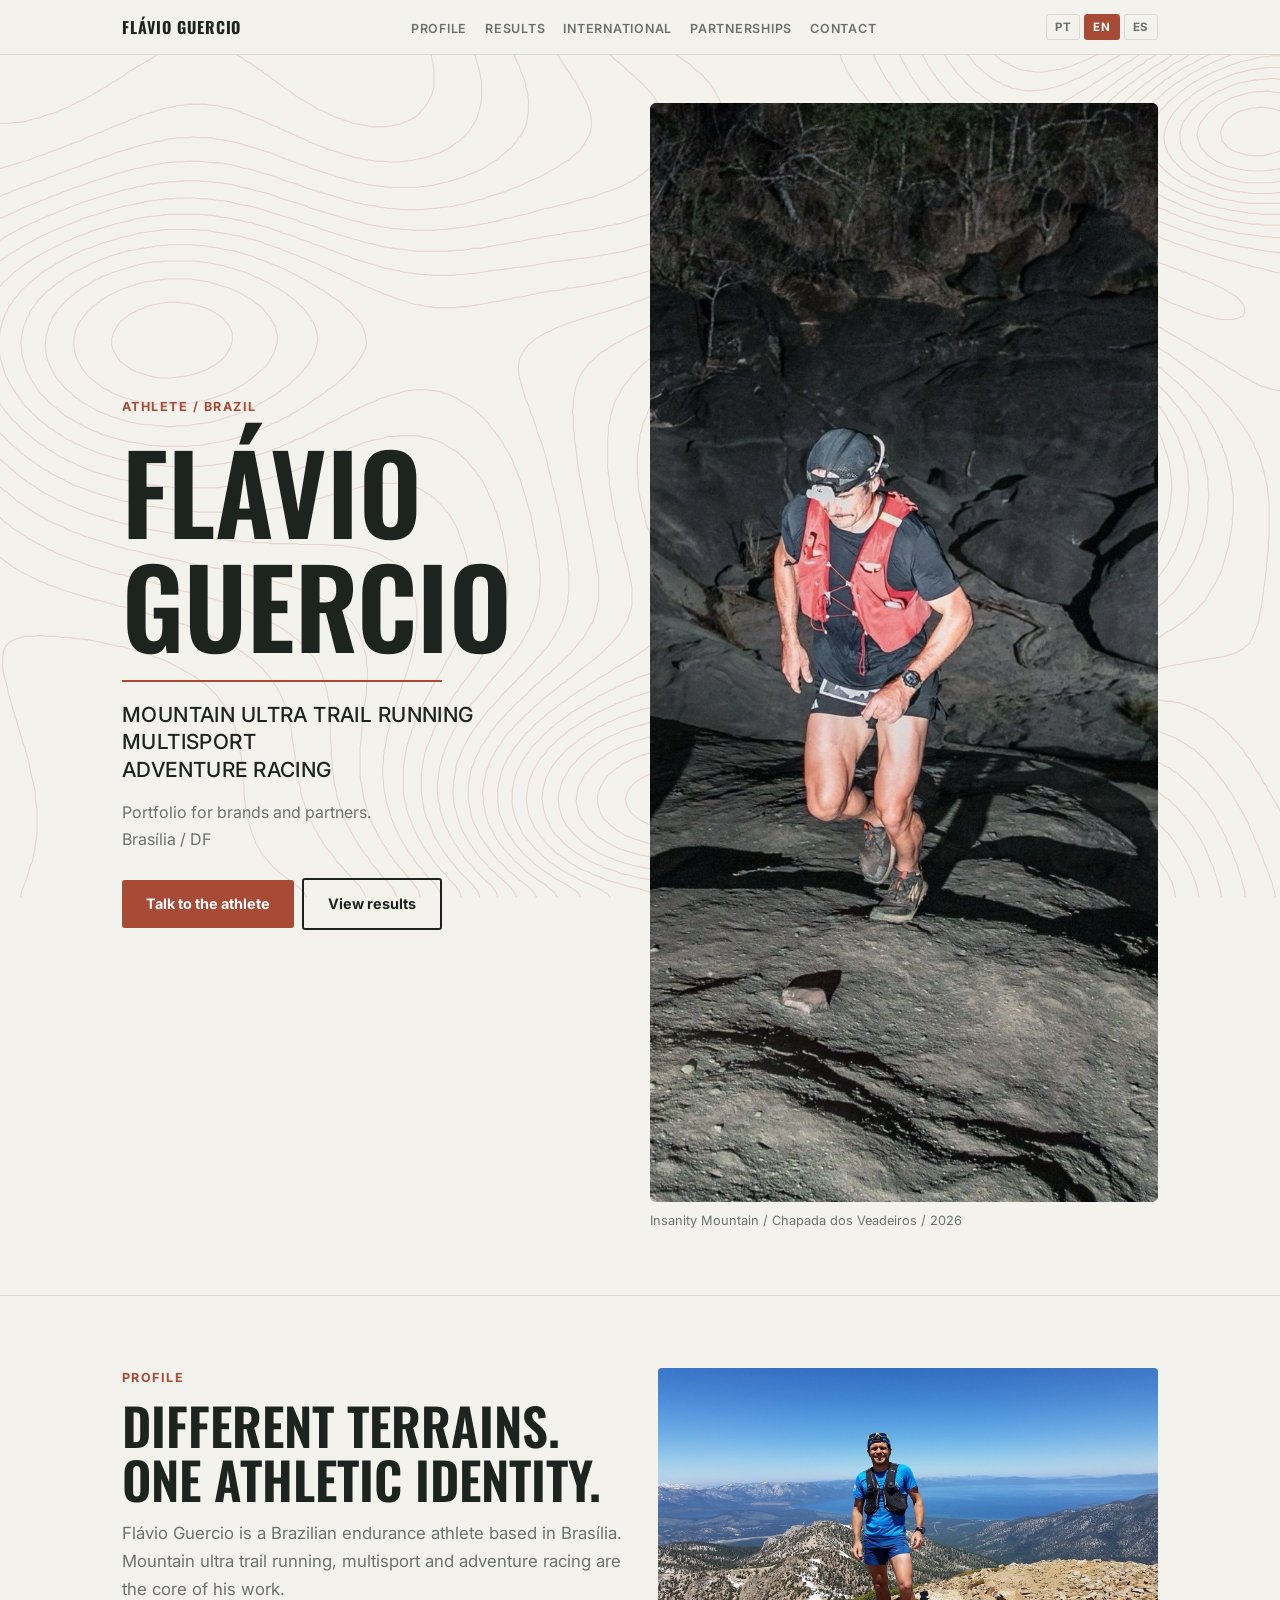
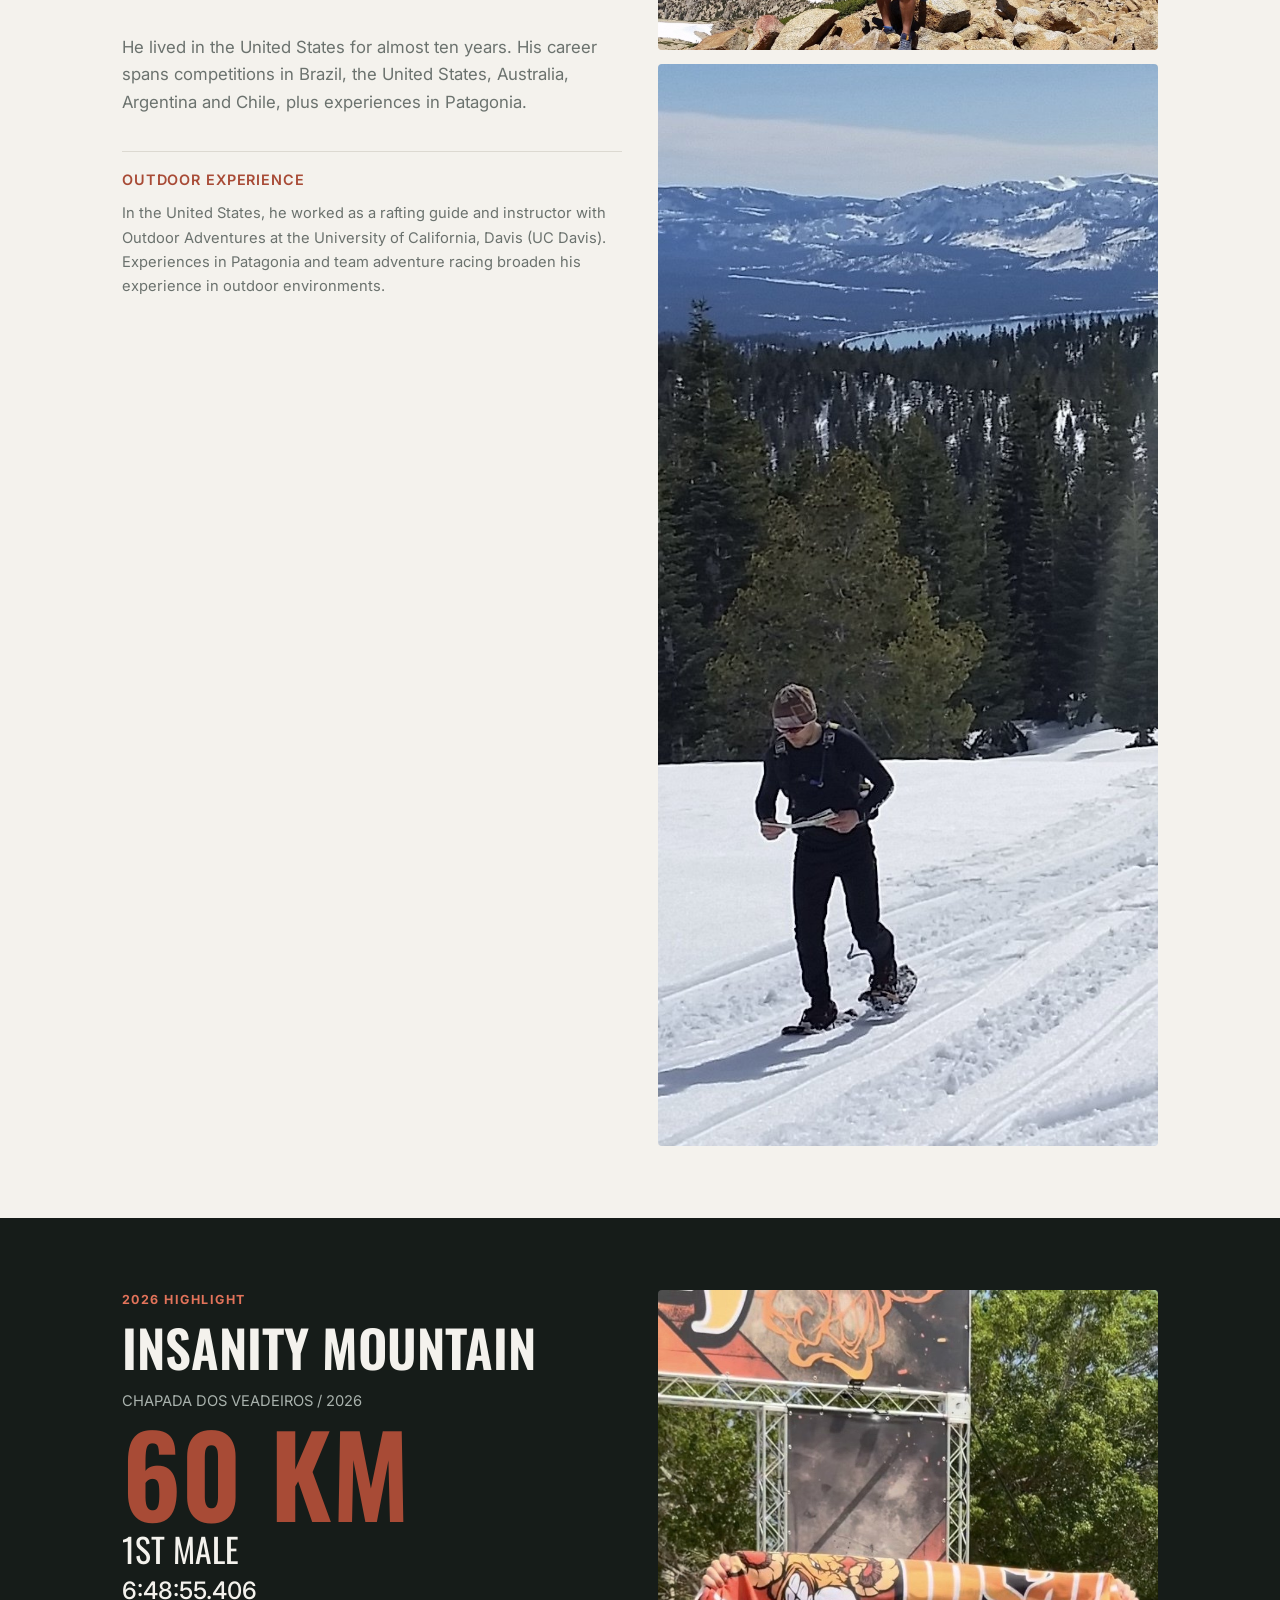
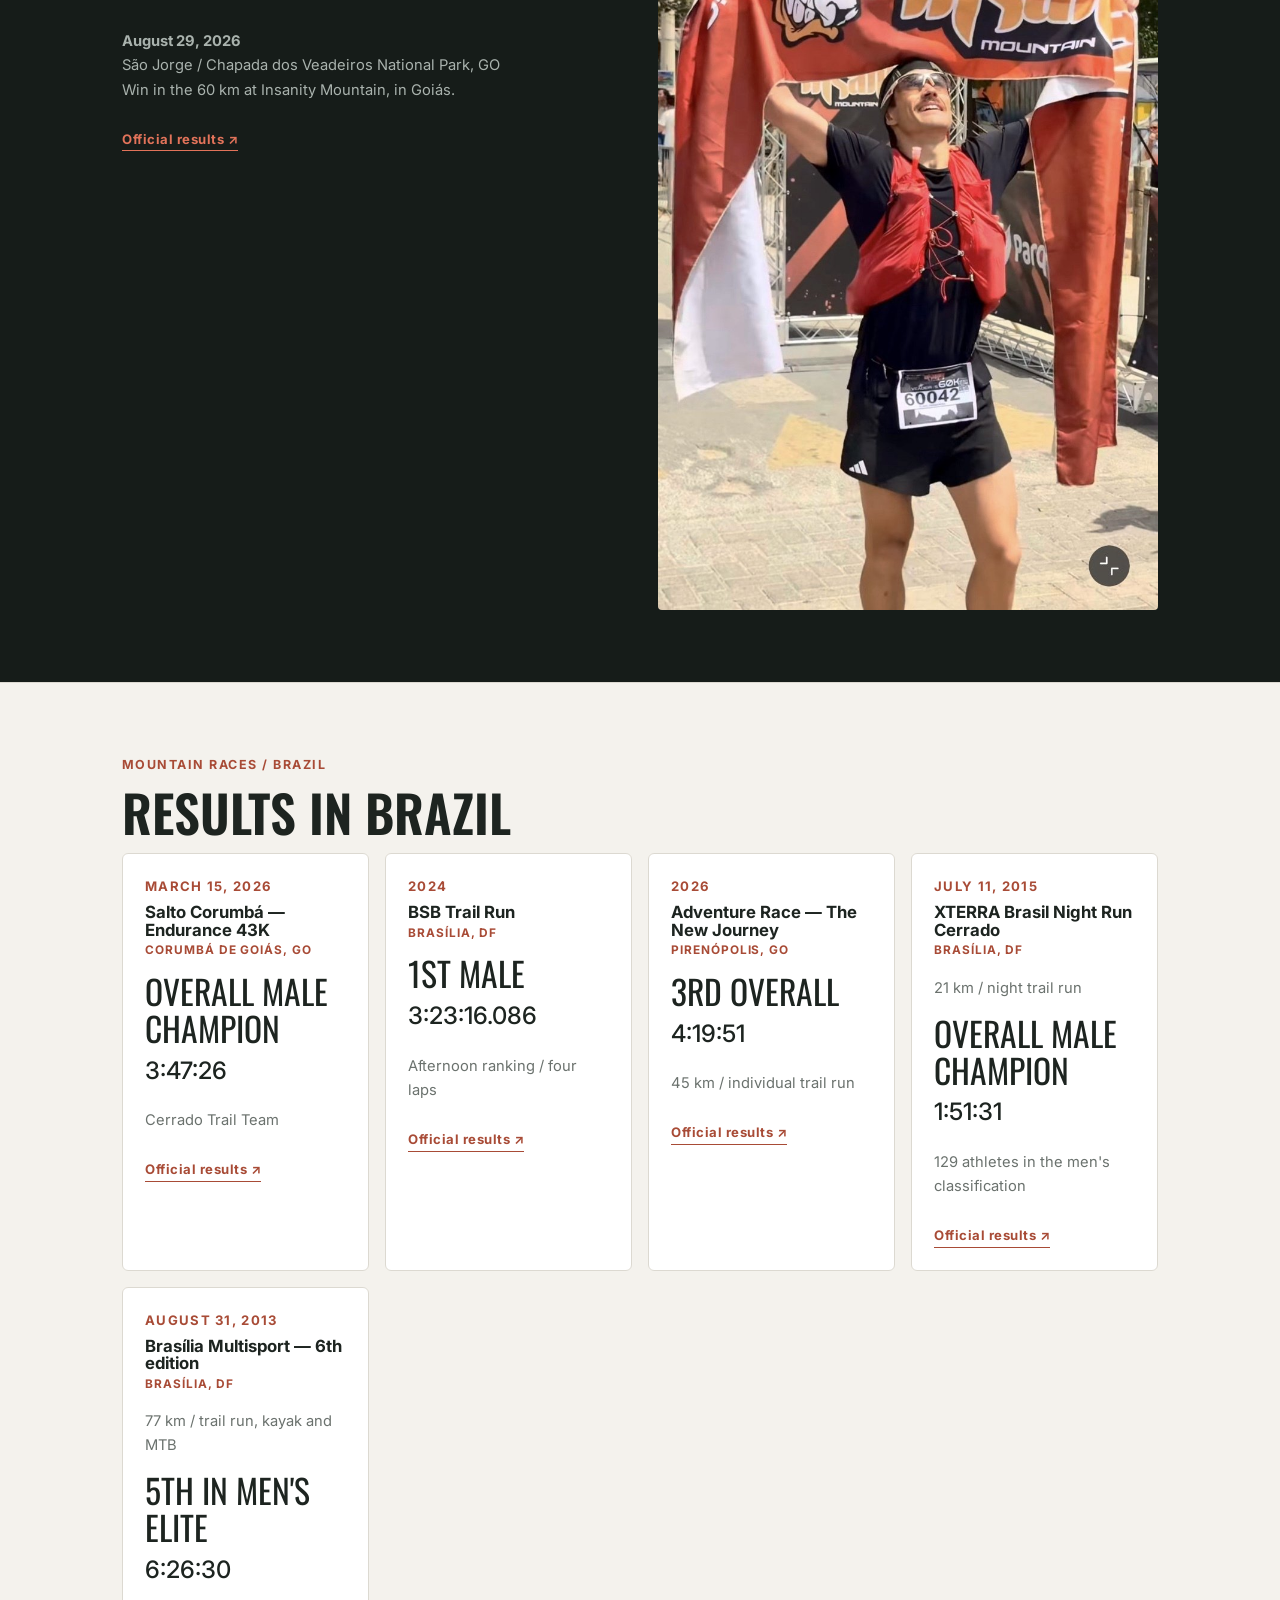
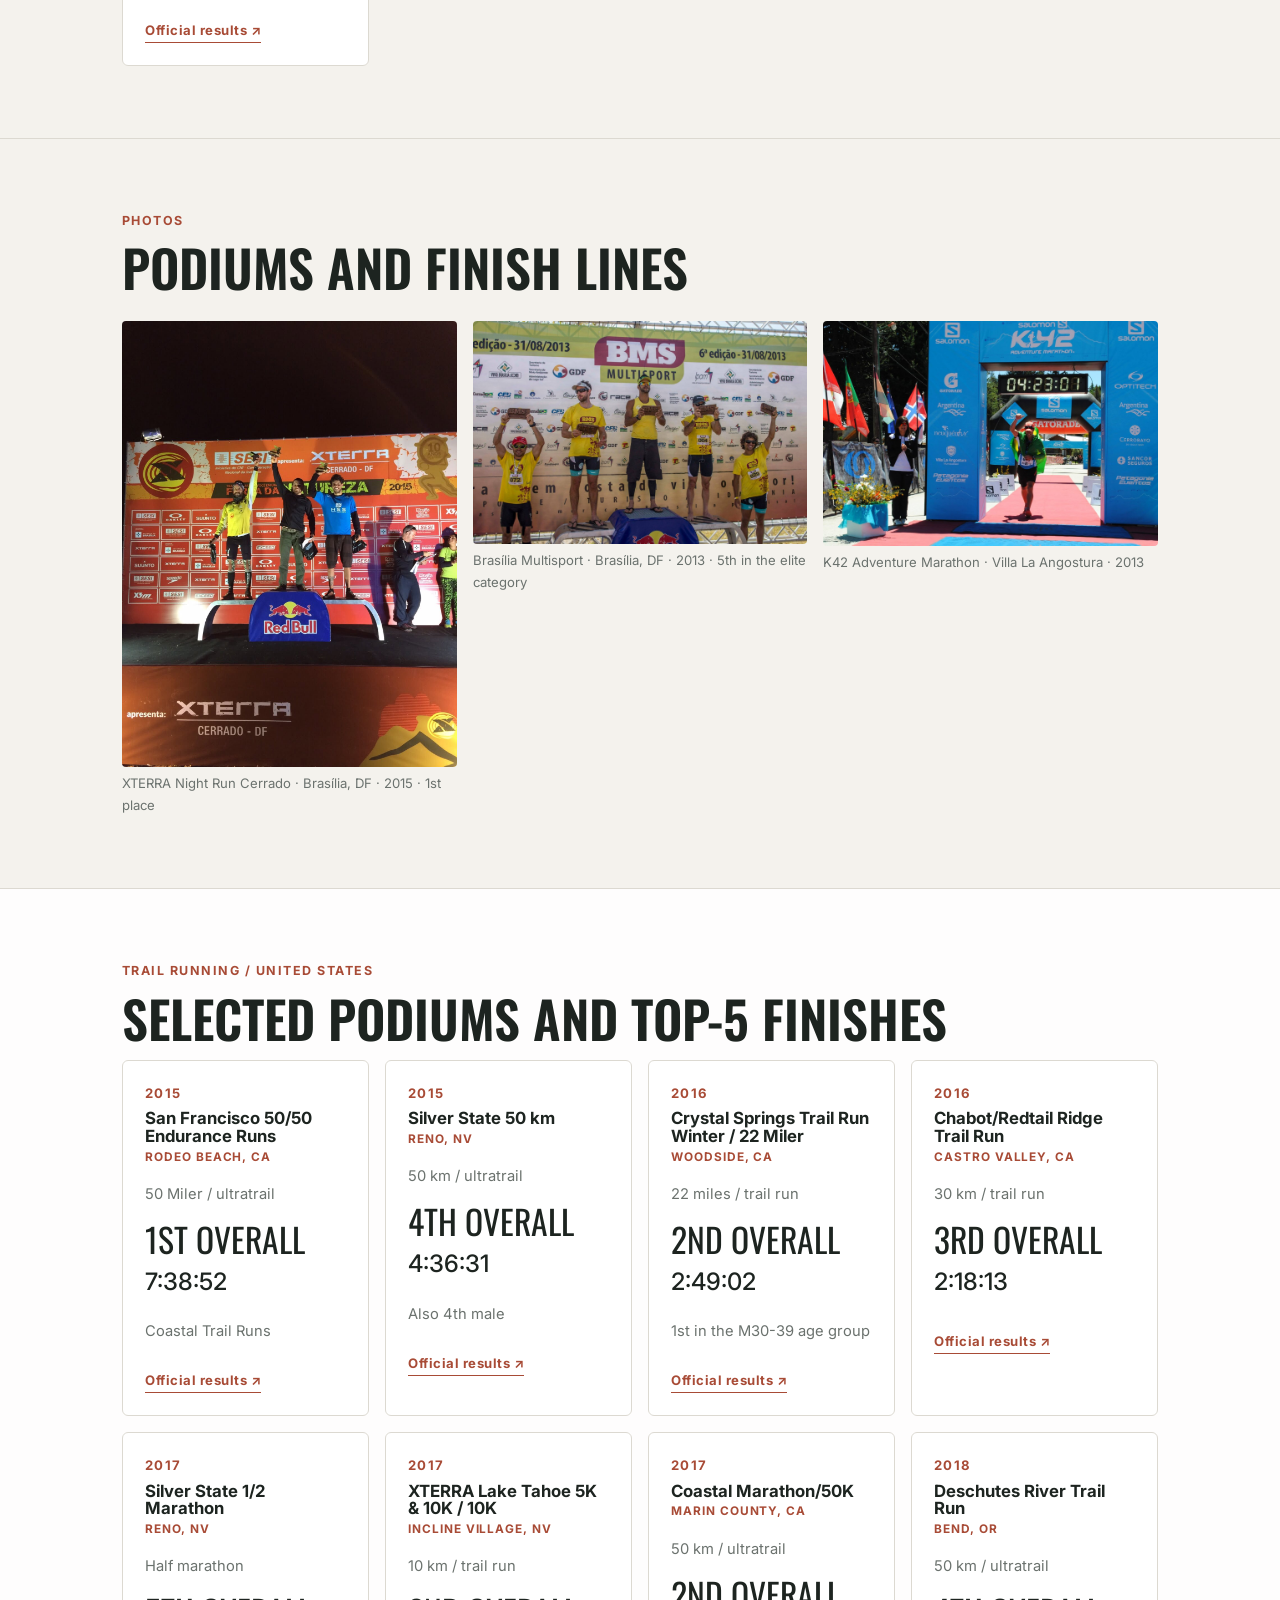
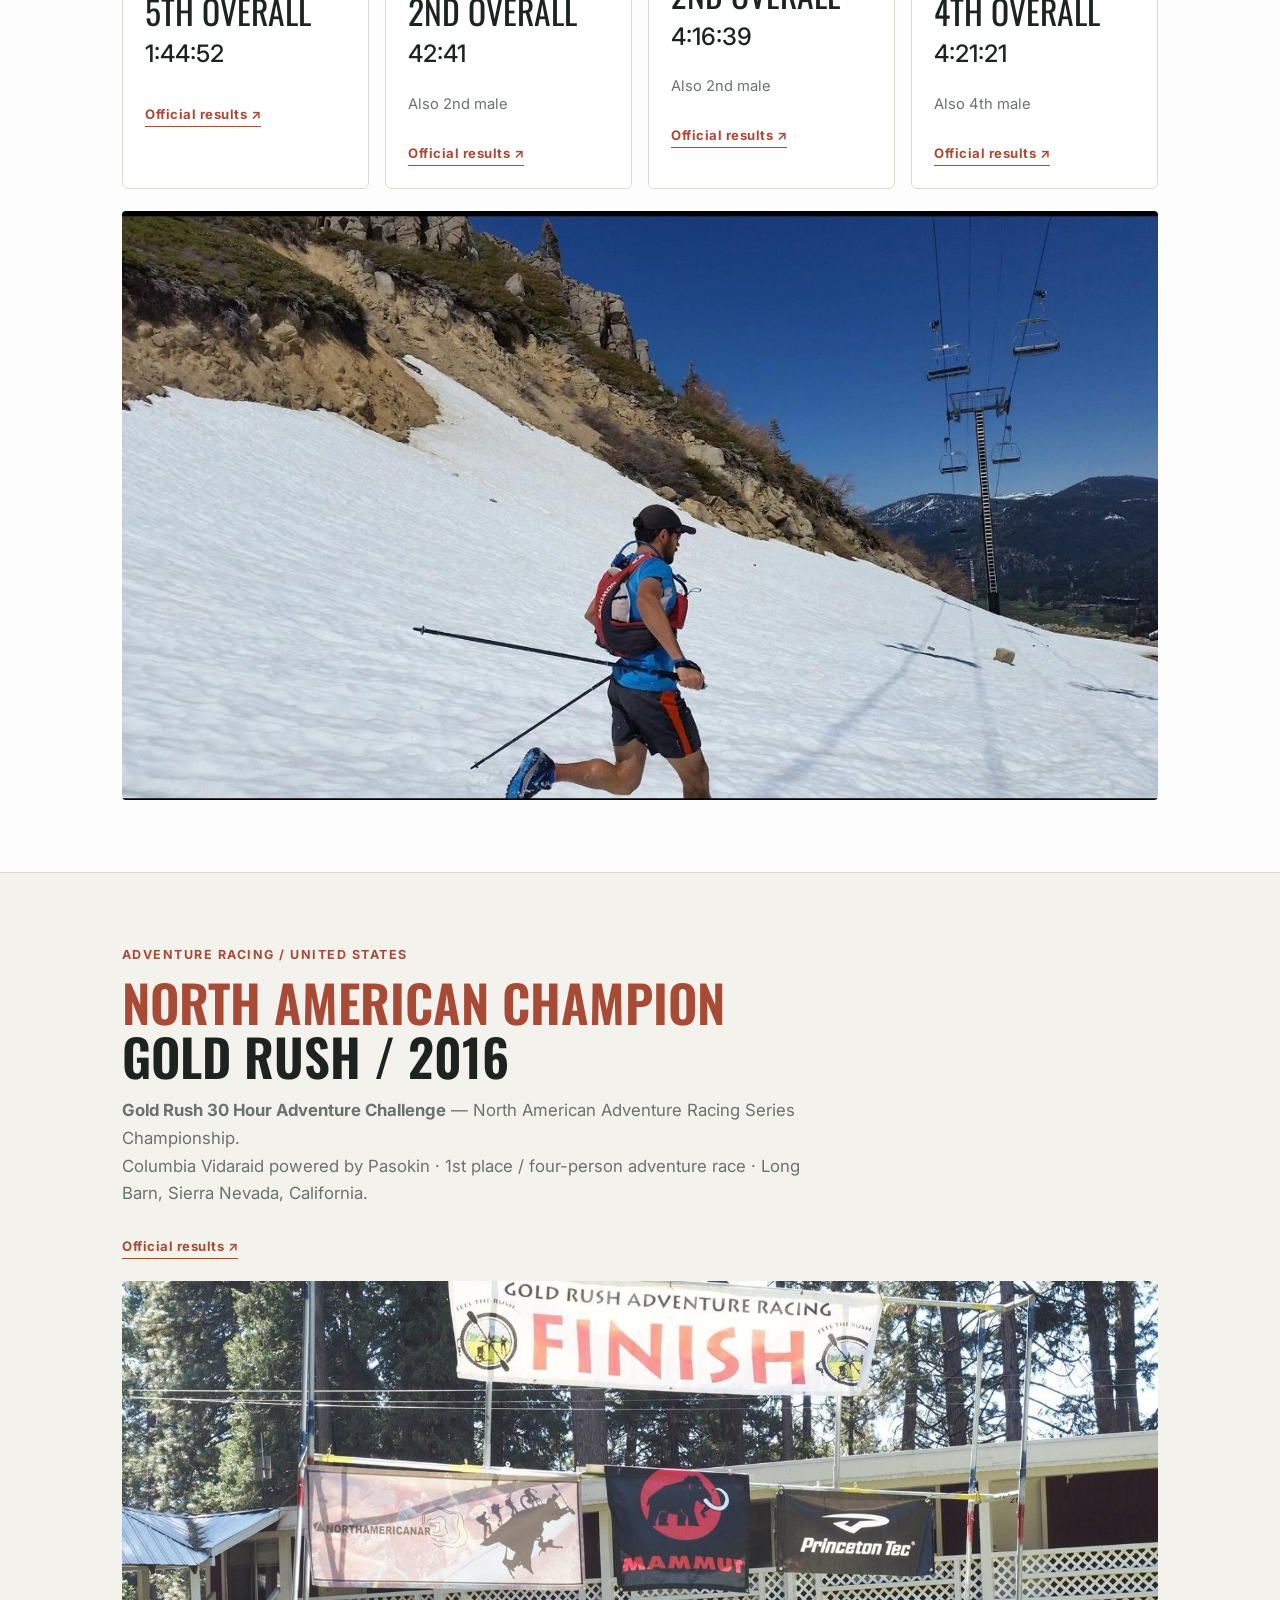
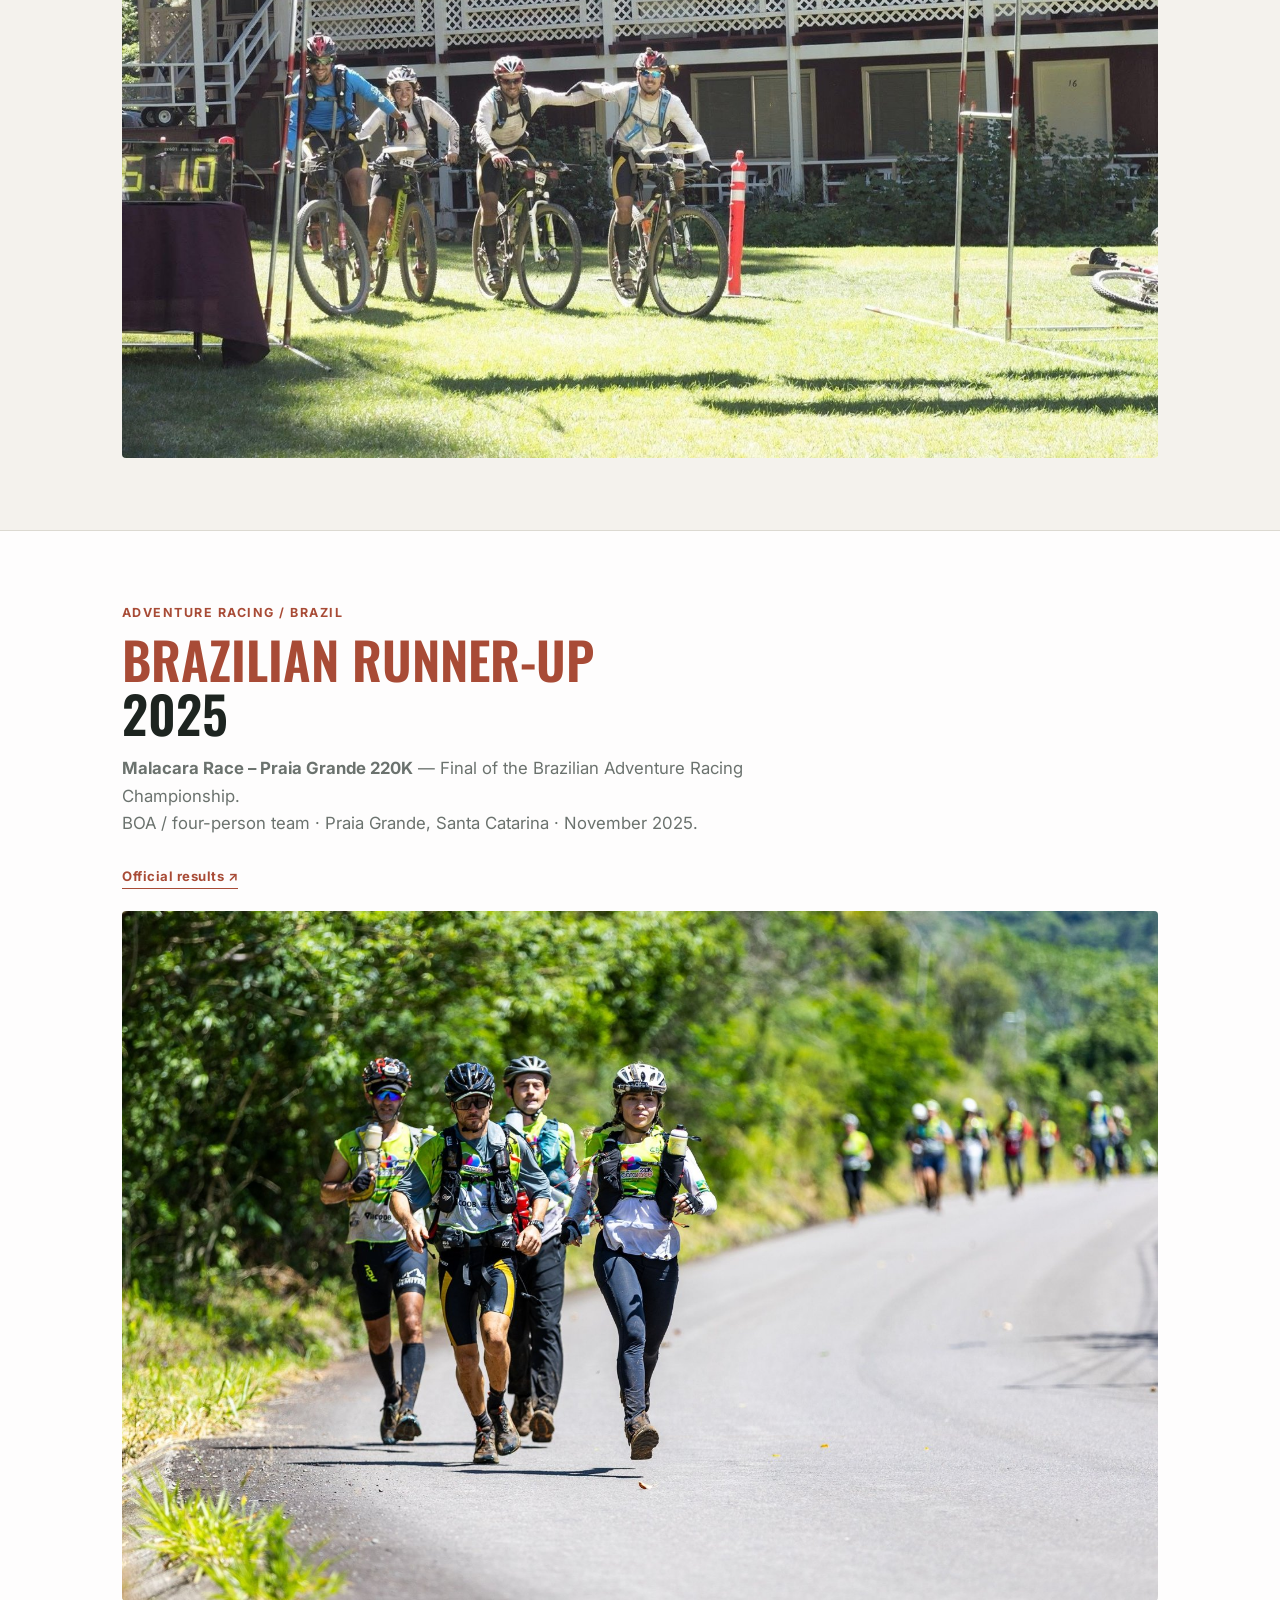
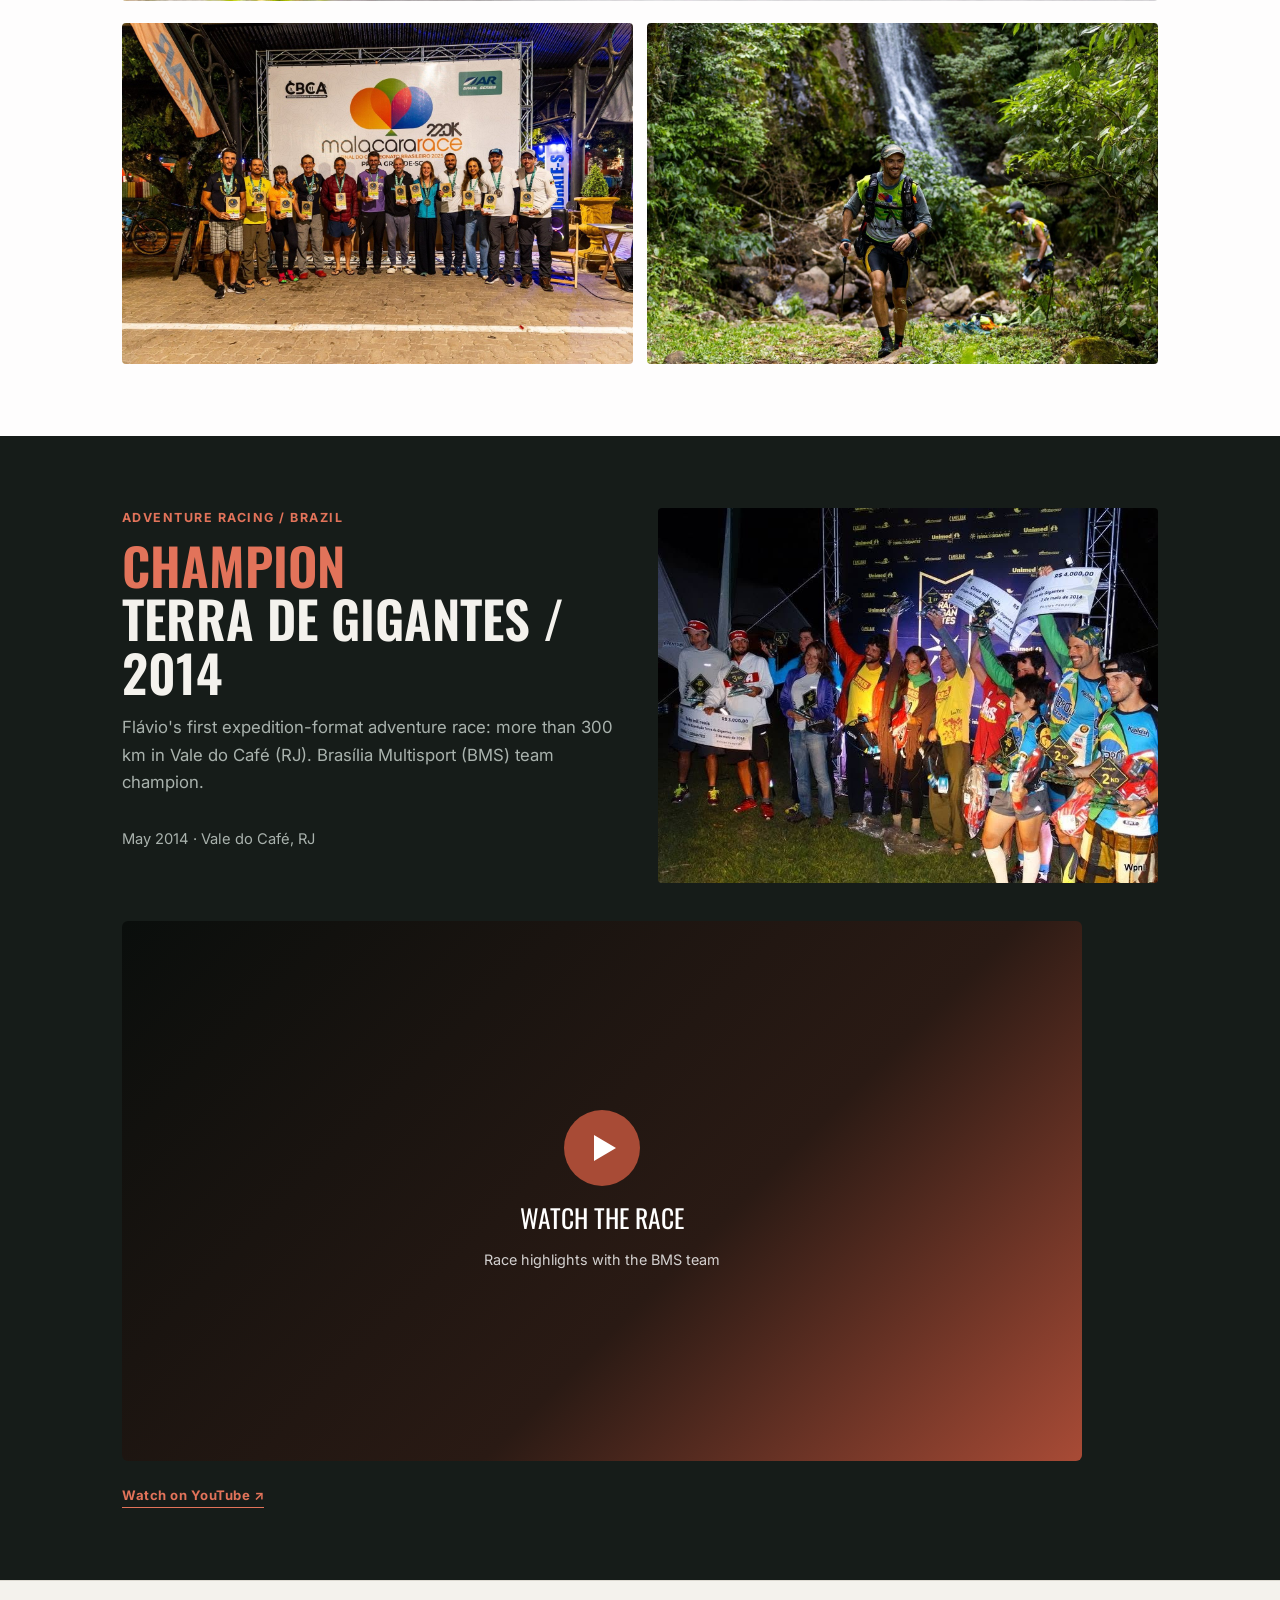
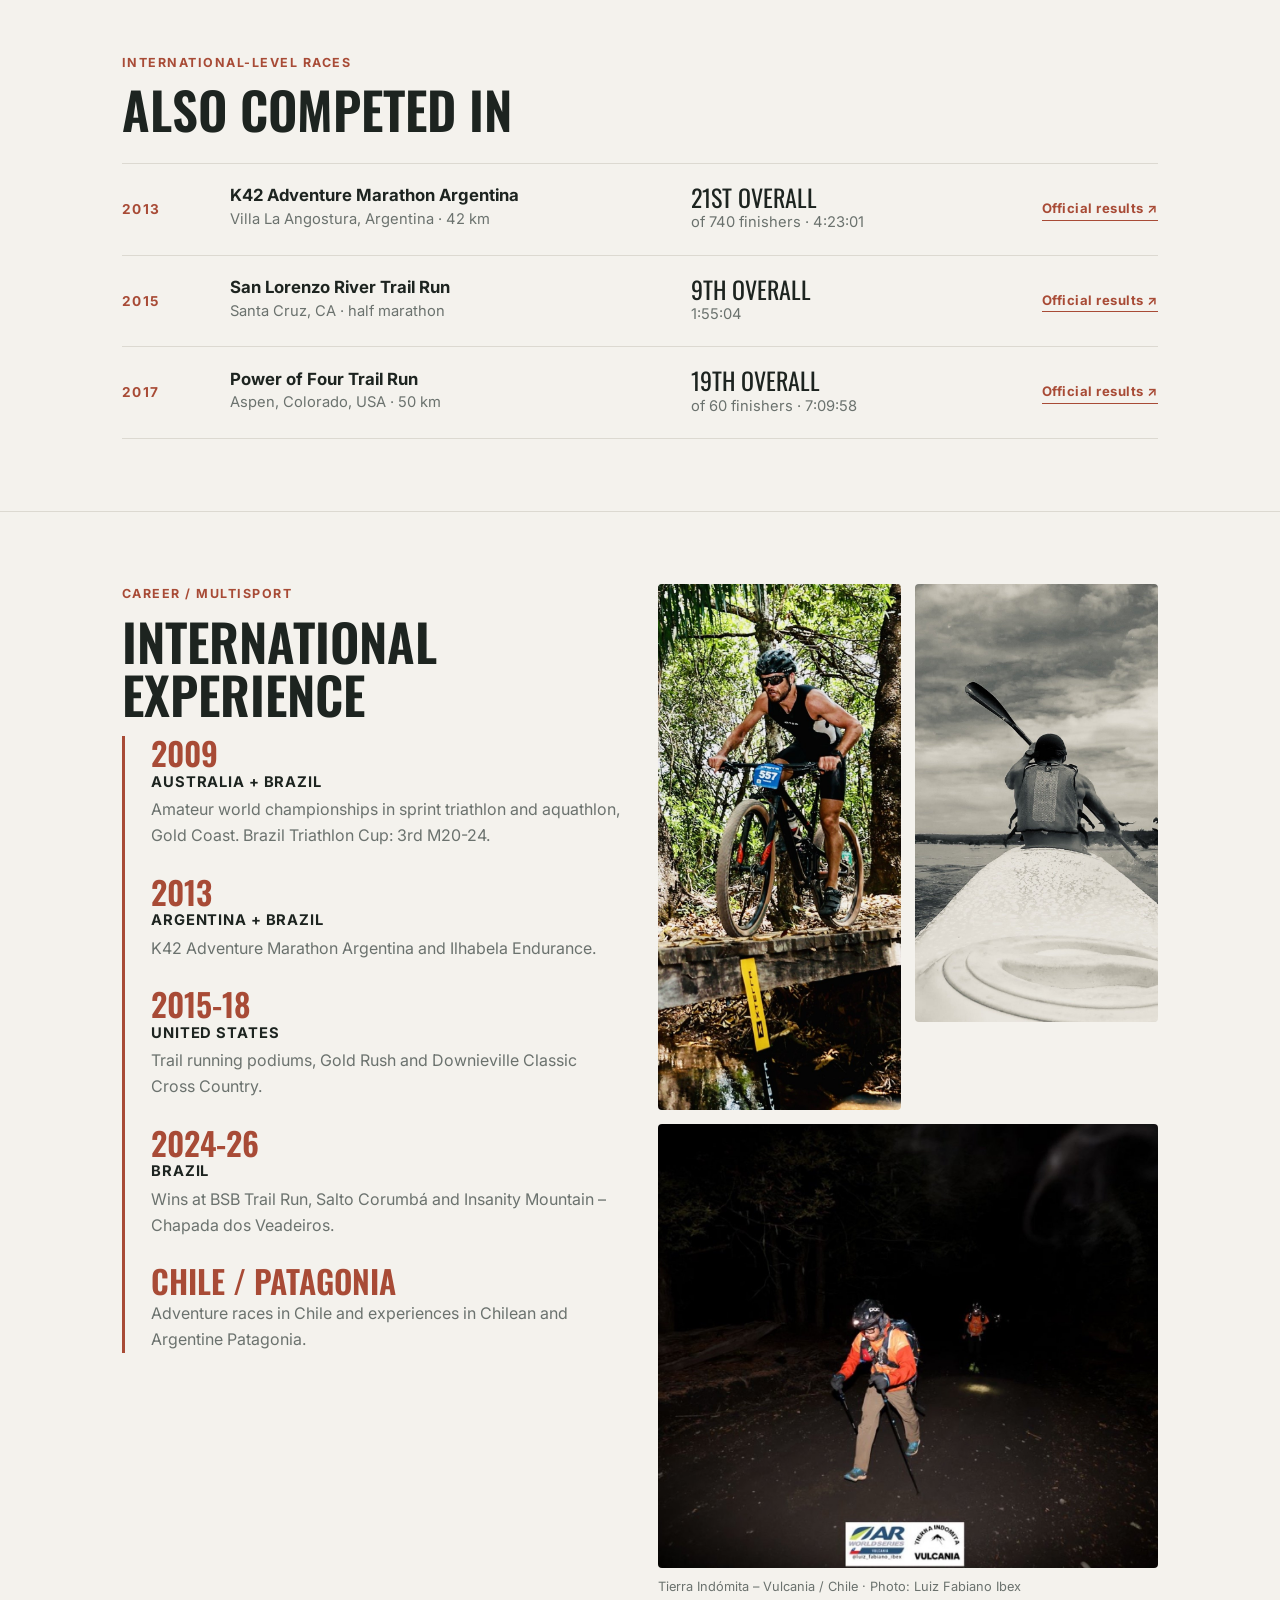
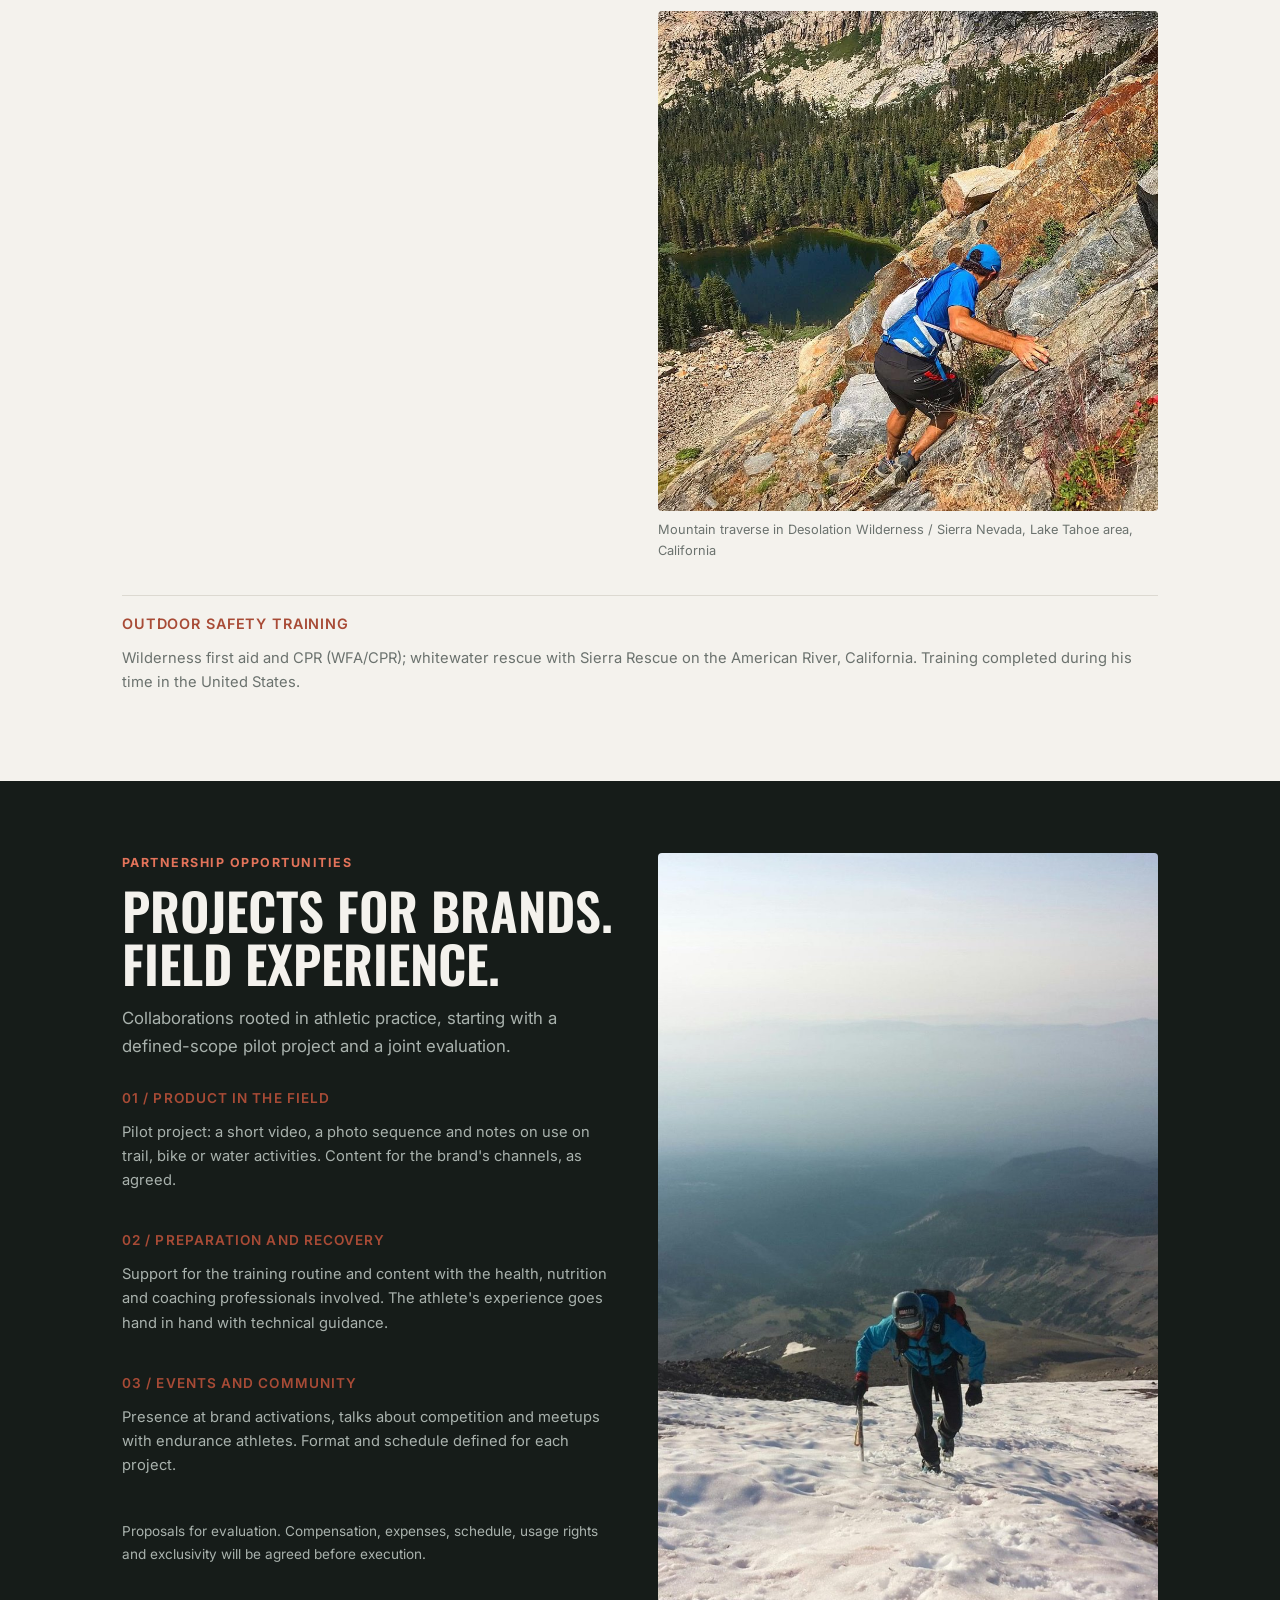
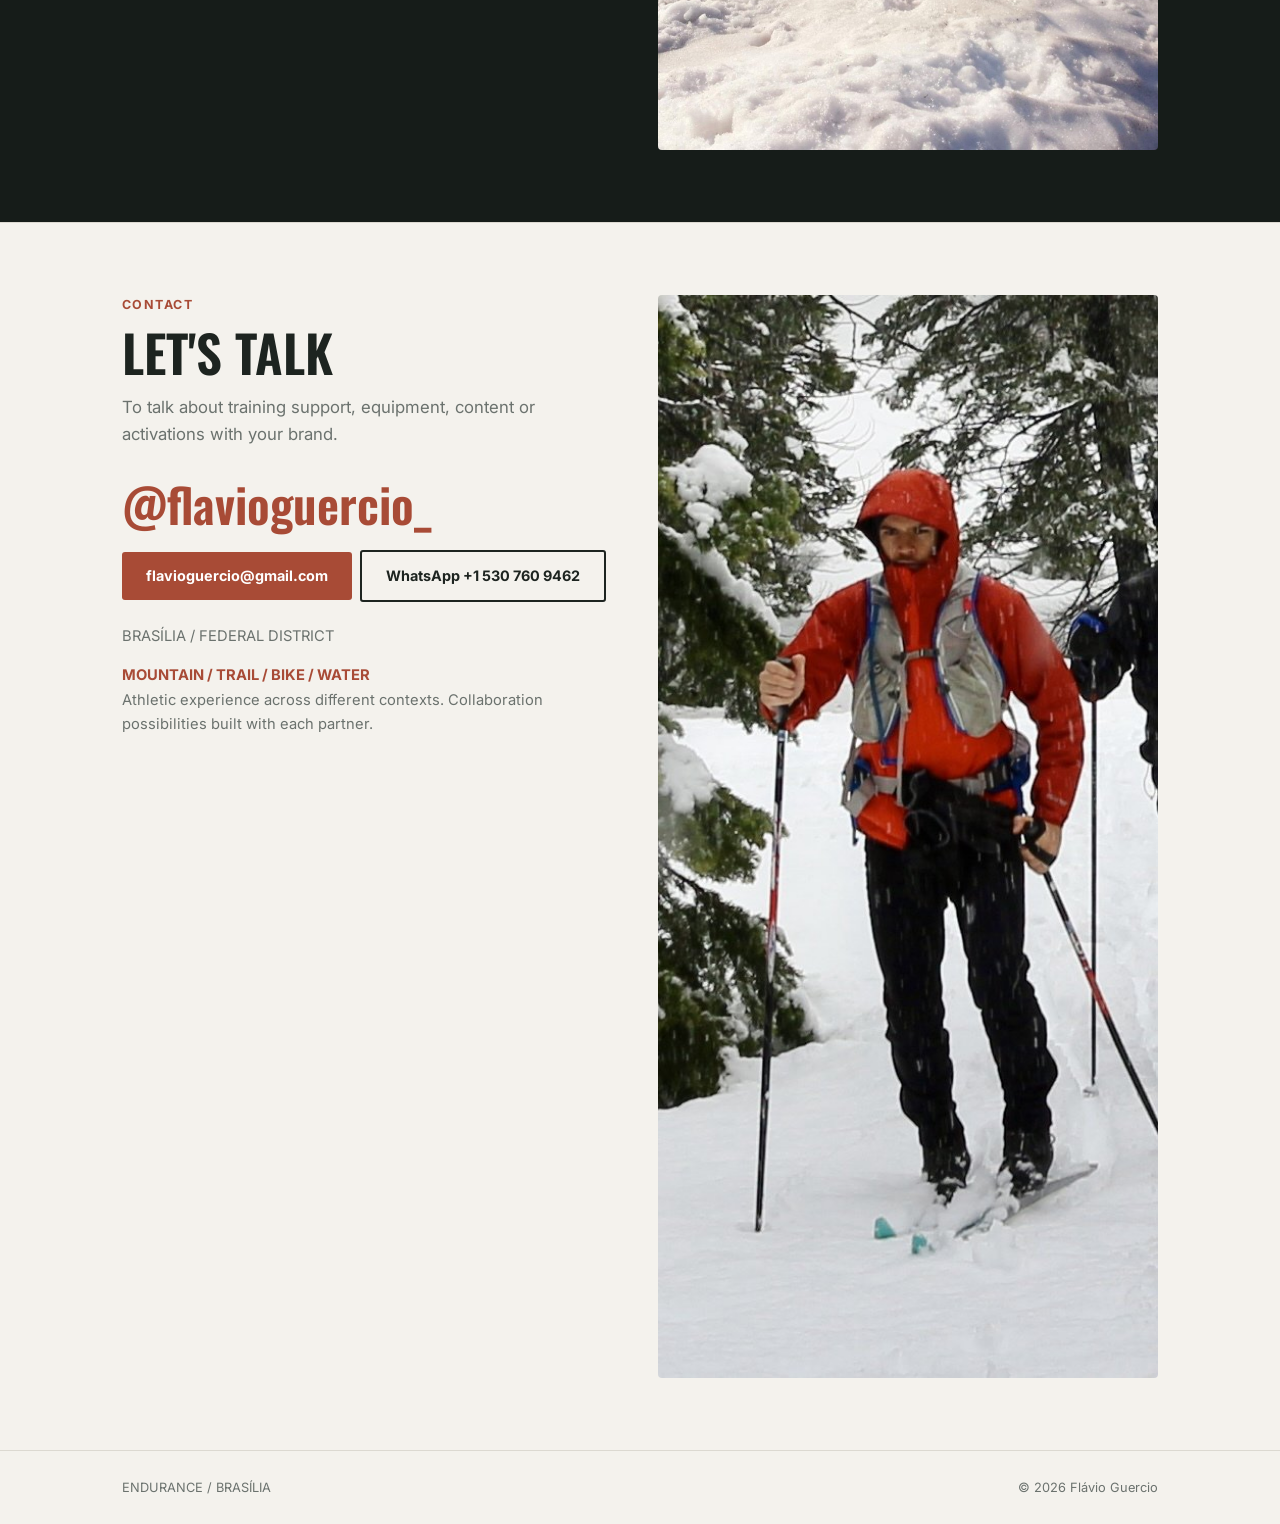
==== commit 1d0bba6c: "Add files via upload" ====
--- a/index.html
+++ b/index.html
@@ -68,6 +68,9 @@
 .topo{position:fixed;inset:0;width:100%;height:100%;z-index:-1;pointer-events:none;color:var(--accent);opacity:.17}
 .rl{display:inline-block;margin-top:12px;font-size:.82rem;font-weight:700;color:var(--accent);text-decoration:none;letter-spacing:.04em;border-bottom:1px solid currentColor}.dark .rl{color:#e2735a}
 .also{border-top:1px solid var(--line)}.also .r{display:grid;grid-template-columns:90px 1.6fr 1.2fr auto;gap:18px;align-items:center;padding:20px 0;border-bottom:1px solid var(--line)}.also .yr{color:var(--accent);font-weight:700;letter-spacing:.1em;font-size:.85rem}.also h3{font-family:Inter,sans-serif;text-transform:none;font-size:1.05rem;font-weight:700;margin:0 0 2px}.also .res2{font-family:Oswald,sans-serif;font-size:1.5rem;text-transform:uppercase;line-height:1.1}.also .rl{margin:0}@media (max-width:760px){.also .r{grid-template-columns:1fr;gap:6px}}
+.card .loc{font-size:.74rem;font-weight:700;letter-spacing:.08em;text-transform:uppercase;color:var(--accent);margin:0 0 6px}
+.gal{column-count:3;column-gap:16px}.gal figure{margin:0 0 16px;break-inside:avoid}.gal img{width:100%}.gal figcaption{font-size:.82rem;color:var(--muted);margin-top:6px}@media (max-width:760px){.gal{column-count:1}}
+.vid{position:relative;aspect-ratio:16/9;border-radius:6px;overflow:hidden;background:linear-gradient(135deg,#0a0e0c,#2a1a14 60%,#a84b36);cursor:pointer;display:flex;align-items:center;justify-content:center;flex-direction:column;gap:10px;color:#fff;text-align:center;padding:20px;max-width:960px;margin:0 auto 0 0}.vid .pl{width:76px;height:76px;border-radius:50%;background:var(--accent);display:flex;align-items:center;justify-content:center}.vid .pl::after{content:"";border-left:22px solid #fff;border-top:13px solid transparent;border-bottom:13px solid transparent;margin-left:6px}.vid .vl{font-family:Oswald,sans-serif;font-size:1.6rem;text-transform:uppercase}.vid .vs{opacity:.8;font-size:.9rem}.vid.on{padding:0;display:block;cursor:default}.vid iframe{position:absolute;inset:0;width:100%;height:100%;border:0}
 footer{padding:26px 0;color:var(--muted);font-size:.8rem;border-top:1px solid var(--line)}
 footer .wrap{display:flex;justify-content:space-between;flex-wrap:wrap;gap:8px}
 @media (max-width:760px){.hero .wrap,.two{grid-template-columns:1fr}}
@@ -98,25 +101,27 @@
 <section id="resultados" class="dark"><div class="wrap two">
 <div><div class="eyebrow">Destaque 2026</div><h2>Insanity Mountain</h2><div class="meta">CHAPADA DOS VEADEIROS / 2026</div>
 <div class="big">60 km</div><div class="res">1º masculino</div><div class="time">6:48:55.406</div>
-<p class="meta"><b>29 de agosto de 2026</b><br>Alto Paraíso de Goiás / Chapada dos Veadeiros<br>Vitória nos 60 km da Insanity Mountain, em Goiás.</p><a class="rl" href="https://www.gpscontrolcrono.com.br/515/60K-GERAL-MASCULINO.pdf" target="_blank" rel="noopener">Resultados oficiais ↗</a></div>
+<p class="meta"><b>29 de agosto de 2026</b><br>São Jorge / Parque Nacional da Chapada dos Veadeiros, GO<br>Vitória nos 60 km da Insanity Mountain, em Goiás.</p><a class="rl" href="https://www.gpscontrolcrono.com.br/515/60K-GERAL-MASCULINO.pdf" target="_blank" rel="noopener">Resultados oficiais ↗</a></div>
 <img src="images/insanity.jpg" alt="Flávio comemorando a vitória na chegada da Insanity Mountain" style=";width:100%">
 </div></section>
 
 <section><div class="wrap">
-<div class="eyebrow">Corridas de montanha / Brasil</div><h2>Salto Corumbá</h2>
+<div class="eyebrow">Corridas de montanha / Brasil</div><h2>Resultados no Brasil</h2>
 <div class="grid">
-<div class="card"><div class="yr">15 DE MARÇO DE 2026</div><h3>Salto Corumbá — Endurance 43K</h3><div class="res">Campeão geral masculino</div><div class="time">3:47:26</div><p class="meta">Corumbá de Goiás / GO · Equipe Cerrado Trail</p><a class="rl" href="https://www.corridasdemontanha.com/beta/detalhes-de-resultados/?id=10108" target="_blank" rel="noopener">Resultados oficiais ↗</a></div>
-<div class="card"><div class="yr">2024</div><h3>BSB Trail Run</h3><div class="res">1º masculino</div><div class="time">3:23:16.086</div><p class="meta">Classificação vespertina / quatro voltas</p><a class="rl" href="https://correrbrasilia.com.br/wp-content/uploads/2024/12/Resultado-BSB-Trail-Run.pdf" target="_blank" rel="noopener">Resultados oficiais ↗</a></div>
-<div class="card"><div class="yr">2026</div><h3>Adventure Race — O Retorno às Origens</h3><div class="res">3º geral</div><div class="time">4:19:51</div><p class="meta">45 km / corrida individual em trilha</p><a class="rl" href="https://statistik.d-u-v.org/getresultevent.php?event=130682" target="_blank" rel="noopener">Resultados oficiais ↗</a></div>
+<div class="card"><div class="yr">15 DE MARÇO DE 2026</div><h3>Salto Corumbá — Endurance 43K</h3><p class="loc">Corumbá de Goiás, GO</p><div class="res">Campeão geral masculino</div><div class="time">3:47:26</div><p class="meta">Equipe Cerrado Trail</p><a class="rl" href="https://www.corridasdemontanha.com/beta/detalhes-de-resultados/?id=10108" target="_blank" rel="noopener">Resultados oficiais ↗</a></div>
+<div class="card"><div class="yr">2024</div><h3>BSB Trail Run</h3><p class="loc">Brasília, DF</p><div class="res">1º masculino</div><div class="time">3:23:16.086</div><p class="meta">Classificação vespertina / quatro voltas</p><a class="rl" href="https://correrbrasilia.com.br/wp-content/uploads/2024/12/Resultado-BSB-Trail-Run.pdf" target="_blank" rel="noopener">Resultados oficiais ↗</a></div>
+<div class="card"><div class="yr">2026</div><h3>Adventure Race — The New Journey</h3><p class="loc">Pirenópolis, GO</p><div class="res">3º geral</div><div class="time">4:19:51</div><p class="meta">45 km / corrida individual em trilha</p><a class="rl" href="https://statistik.d-u-v.org/getresultevent.php?event=130682" target="_blank" rel="noopener">Resultados oficiais ↗</a></div><div class="card"><div class="yr">11 DE JULHO DE 2015</div><h3>XTERRA Brasil Night Run Cerrado</h3><p class="loc">Brasília, DF</p><p class="meta">21 km / corrida noturna em trilha</p><div class="res">Campeão geral masculino</div><div class="time">1:51:31</div><p class="meta">129 atletas na classificação masculina</p><a class="rl" href="https://www.adventuremag.com.br/resultados/2564/xterra-brasil-2015-night-run-cerrado/21-km/masculino" target="_blank" rel="noopener">Resultados oficiais ↗</a></div><div class="card"><div class="yr">31 DE AGOSTO DE 2013</div><h3>Brasília Multisport — 6ª edição</h3><p class="loc">Brasília, DF</p><p class="meta">77 km / trail run, caiaque e MTB</p><div class="res">5º elite masculina</div><div class="time">6:26:30</div><a class="rl" href="https://www.sistime.com.br/eficiente/repositorio/brasilia_multi_sport/2013/2697.pdf" target="_blank" rel="noopener">Resultados oficiais ↗</a></div>
 </div></div></section>
+
+<section><div class="wrap"><div class="eyebrow">Fotos</div><h2>Pódios e chegadas</h2><div class="gal" style="margin-top:26px"><figure><img src="images/xterra.jpg" alt="Pódio do XTERRA Night Run Cerrado 2015" loading="lazy"><figcaption>XTERRA Night Run Cerrado · Brasília, DF · 2015 · 1º lugar</figcaption></figure><figure><img src="images/bms.jpg" alt="Pódio da elite masculina do Brasília Multisport 2013" loading="lazy"><figcaption>Brasília Multisport · Brasília, DF · 2013 · 5º na elite</figcaption></figure><figure><img src="images/k42.jpg" alt="Chegada do K42 Adventure Marathon em Villa La Angostura" loading="lazy"><figcaption>K42 Adventure Marathon · Villa La Angostura · 2013</figcaption></figure></div></div></section>
 
 <section style="background:color-mix(in srgb,var(--surface) 86%,transparent)"><div class="wrap">
 <div class="eyebrow">Corrida em trilha / Estados Unidos</div><h2>Pódios e top 5 selecionados</h2>
 <div class="grid">
-<div class="card"><div class="yr">2015</div><h3>San Francisco 50/50 Endurance Runs</h3><p class="meta">50 Miler / ultratrail</p><div class="res">1º geral</div><div class="time">7:38:52</div><p class="meta">Coastal Trail Runs</p><a class="rl" href="https://statistik.d-u-v.org/getresultevent.php?event=26253" target="_blank" rel="noopener">Resultados oficiais ↗</a></div><div class="card"><div class="yr">2015</div><h3>Silver State 50 km</h3><p class="meta">50 km / ultratrail</p><div class="res">4º geral</div><div class="time">4:36:31</div><p class="meta">Também 4º masculino</p><a class="rl" href="https://ultrasignup.com/results_event.aspx?did=30315#id1189750" target="_blank" rel="noopener">Resultados oficiais ↗</a></div>
-<div class="card"><div class="yr">2016</div><h3>Crystal Springs Trail Run Winter / 22 Miler</h3><p class="meta">22 milhas / corrida em trilha</p><div class="res">2º geral</div><div class="time">2:49:02</div><p class="meta">1º na faixa M30-39</p><a class="rl" href="https://d368g9lw5ileu7.cloudfront.net/races/results_rwjjftbvjlnqe4x90zecofgjugl.html" target="_blank" rel="noopener">Resultados oficiais ↗</a></div><div class="card"><div class="yr">2016</div><h3>Chabot/Redtail Ridge Trail Run</h3><p class="meta">30 km / corrida em trilha</p><div class="res">3º geral</div><div class="time">2:18:13</div><p class="meta">Castro Valley, CA</p><a class="rl" href="https://ultrasignup.com/results_event.aspx?did=34511#id1189750" target="_blank" rel="noopener">Resultados oficiais ↗</a></div><div class="card"><div class="yr">2017</div><h3>Silver State 1/2 Marathon</h3><p class="meta">Meia maratona</p><div class="res">5º geral</div><div class="time">1:44:52</div><p class="meta">Reno, NV</p><a class="rl" href="https://ultrasignup.com/results_event.aspx?did=42590#id1189750" target="_blank" rel="noopener">Resultados oficiais ↗</a></div>
-<div class="card"><div class="yr">2017</div><h3>XTERRA Lake Tahoe 5K &amp; 10K / 10K</h3><p class="meta">10 km / corrida em trilha</p><div class="res">2º geral</div><div class="time">42:41</div><p class="meta">Também 2º masculino</p><a class="rl" href="https://ultrasignup.com/results_event.aspx?did=43356" target="_blank" rel="noopener">Resultados oficiais ↗</a></div>
-<div class="card"><div class="yr">2017</div><h3>Coastal Marathon/50K</h3><p class="meta">50 km / ultratrail</p><div class="res">2º geral</div><div class="time">4:16:39</div><p class="meta">Também 2º masculino</p><a class="rl" href="https://ultrasignup.com/results_event.aspx?did=49344" target="_blank" rel="noopener">Resultados oficiais ↗</a></div><div class="card"><div class="yr">2018</div><h3>Deschutes River Trail Run</h3><p class="meta">50 km / ultratrail</p><div class="res">4º geral</div><div class="time">4:21:21</div><p class="meta">Também 4º masculino</p><a class="rl" href="https://ultrasignup.com/results_event.aspx?did=58931#id1189750" target="_blank" rel="noopener">Resultados oficiais ↗</a></div>
+<div class="card"><div class="yr">2015</div><h3>San Francisco 50/50 Endurance Runs</h3><p class="loc">Rodeo Beach, CA</p><p class="meta">50 Miler / ultratrail</p><div class="res">1º geral</div><div class="time">7:38:52</div><p class="meta">Coastal Trail Runs</p><a class="rl" href="https://statistik.d-u-v.org/getresultevent.php?event=26253" target="_blank" rel="noopener">Resultados oficiais ↗</a></div><div class="card"><div class="yr">2015</div><h3>Silver State 50 km</h3><p class="loc">Reno, NV</p><p class="meta">50 km / ultratrail</p><div class="res">4º geral</div><div class="time">4:36:31</div><p class="meta">Também 4º masculino</p><a class="rl" href="https://ultrasignup.com/results_event.aspx?did=30315#id1189750" target="_blank" rel="noopener">Resultados oficiais ↗</a></div>
+<div class="card"><div class="yr">2016</div><h3>Crystal Springs Trail Run Winter / 22 Miler</h3><p class="loc">Woodside, CA</p><p class="meta">22 milhas / corrida em trilha</p><div class="res">2º geral</div><div class="time">2:49:02</div><p class="meta">1º na faixa M30-39</p><a class="rl" href="https://d368g9lw5ileu7.cloudfront.net/races/results_rwjjftbvjlnqe4x90zecofgjugl.html" target="_blank" rel="noopener">Resultados oficiais ↗</a></div><div class="card"><div class="yr">2016</div><h3>Chabot/Redtail Ridge Trail Run</h3><p class="loc">Castro Valley, CA</p><p class="meta">30 km / corrida em trilha</p><div class="res">3º geral</div><div class="time">2:18:13</div><a class="rl" href="https://ultrasignup.com/results_event.aspx?did=34511#id1189750" target="_blank" rel="noopener">Resultados oficiais ↗</a></div><div class="card"><div class="yr">2017</div><h3>Silver State 1/2 Marathon</h3><p class="loc">Reno, NV</p><p class="meta">Meia maratona</p><div class="res">5º geral</div><div class="time">1:44:52</div><a class="rl" href="https://ultrasignup.com/results_event.aspx?did=42590#id1189750" target="_blank" rel="noopener">Resultados oficiais ↗</a></div>
+<div class="card"><div class="yr">2017</div><h3>XTERRA Lake Tahoe 5K &amp; 10K / 10K</h3><p class="loc">Incline Village, NV</p><p class="meta">10 km / corrida em trilha</p><div class="res">2º geral</div><div class="time">42:41</div><p class="meta">Também 2º masculino</p><a class="rl" href="https://ultrasignup.com/results_event.aspx?did=43356" target="_blank" rel="noopener">Resultados oficiais ↗</a></div>
+<div class="card"><div class="yr">2017</div><h3>Coastal Marathon/50K</h3><p class="loc">Marin County, CA</p><p class="meta">50 km / ultratrail</p><div class="res">2º geral</div><div class="time">4:16:39</div><p class="meta">Também 2º masculino</p><a class="rl" href="https://ultrasignup.com/results_event.aspx?did=49344" target="_blank" rel="noopener">Resultados oficiais ↗</a></div><div class="card"><div class="yr">2018</div><h3>Deschutes River Trail Run</h3><p class="loc">Bend, OR</p><p class="meta">50 km / ultratrail</p><div class="res">4º geral</div><div class="time">4:21:21</div><p class="meta">Também 4º masculino</p><a class="rl" href="https://ultrasignup.com/results_event.aspx?did=58931#id1189750" target="_blank" rel="noopener">Resultados oficiais ↗</a></div>
 </div>
 <div class="row"><img src="images/neve.jpg" alt="Flávio correndo na neve com bastões" style="grid-column:1/-1;width:100%"></div>
 </div></section>
@@ -133,6 +138,8 @@
 <img src="images/malacara.jpg" alt="Pódio da Malacara Race 220K" style="width:100%">
 <div class="row"><img src="images/boa1.jpg" alt="Cachoeira durante a prova"><img src="images/boa2.jpg" alt="Equipe correndo na estrada"></div>
 </div></section>
+
+<section class="dark"><div class="wrap"><div class="two"><div><div class="eyebrow">Adventure racing / Brasil</div><h2><span style="color:#e2735a">Campeão</span><br>Terra de Gigantes / 2014</h2><p class="lead">Primeira corrida de aventura de expedição de Flávio: mais de 300 km no Vale do Café (RJ). Equipe Brasília Multisport (BMS) campeã.</p><p class="meta">Maio de 2014 · Vale do Café, RJ</p></div><img src="images/terra.jpg" alt="Equipes no pódio da Expedição Terra de Gigantes 2014" loading="lazy"></div><div style="margin-top:38px"><div class="vid" id="vid" role="button" tabindex="0" aria-label="Assistir à prova"><div class="pl"></div><div class="vl">Assistir à prova</div><div class="vs">Momentos da prova com a equipe BMS</div></div><p style="margin:12px 0 0"><a class="rl" href="https://www.youtube.com/watch?v=Milnj6qDi48" target="_blank" rel="noopener">Assistir no YouTube ↗</a></p></div></div></section>
 
 <section><div class="wrap"><div class="eyebrow">Provas de nível internacional</div><h2>Também competiu em</h2><div class="also" style="margin-top:26px"><div class="r"><div class="yr">2013</div><div><h3>K42 Adventure Marathon Argentina</h3><p class="meta" style="margin:0">Villa La Angostura, Argentina · 42 km</p></div><div><div class="res2">21º geral</div><p class="meta" style="margin:0">de 740 finalistas · 4:23:01</p></div><a class="rl" href="https://utmb.world/es/utmb-index/races/1700.k42adventuremarathonargentinak42adventuremarathonargentina.2013" target="_blank" rel="noopener">Resultados oficiais ↗</a></div><div class="r"><div class="yr">2015</div><div><h3>San Lorenzo River Trail Run</h3><p class="meta" style="margin:0">Santa Cruz, CA · meia maratona</p></div><div><div class="res2">9º geral</div><p class="meta" style="margin:0">1:55:04</p></div><a class="rl" href="https://ultrasignup.com/results_participant.aspx?fname=Fl%C3%A1vio&amp;lname=Fernandes" target="_blank" rel="noopener">Resultados oficiais ↗</a></div><div class="r"><div class="yr">2017</div><div><h3>Power of Four Trail Run</h3><p class="meta" style="margin:0">Aspen, Colorado, EUA · 50 km</p></div><div><div class="res2">19º geral</div><p class="meta" style="margin:0">de 60 finalistas · 7:09:58</p></div><a class="rl" href="https://statistik.d-u-v.org/getresultevent.php?event=40151" target="_blank" rel="noopener">Resultados oficiais ↗</a></div></div></div></section>
 
@@ -146,7 +153,7 @@
 <div><h3>Chile / Patagônia</h3><p>Corridas de aventura no Chile e vivências na Patagônia chilena e argentina.</p></div>
 </div></div>
 <div class="imgs"><div class="row" style="margin:0;grid-template-columns:1fr 1fr"><img src="images/bike.jpg" alt="Flávio de mountain bike"><img src="images/kayak.jpg" alt="Caiaque"></div>
-<div><img src="images/noite.jpg" alt="Corrida de aventura noturna no Chile" style="width:100%"><div class="cap">Tierra Indómita – Vulcania / Chile · Foto: Luiz Fabiano Ibex</div></div></div>
+<div><img src="images/noite.jpg" alt="Corrida de aventura noturna no Chile" style="width:100%"><div class="cap">Tierra Indómita – Vulcania / Chile · Foto: Luiz Fabiano Ibex</div></div><div><img src="images/trail.jpg" alt="Flávio em travessia de montanha no Desolation Wilderness, Sierra Nevada" loading="lazy"><div class="cap">Travessia no Desolation Wilderness / Sierra Nevada, região de Lake Tahoe, Califórnia</div></div></div>
 </div>
 <div class="wrap"><div class="note"><h3>FORMAÇÕES EM SEGURANÇA OUTDOOR</h3><p class="meta">Primeiros socorros em áreas remotas e RCP (WFA/CPR); resgate em águas brancas com Sierra Rescue, no American River, Califórnia. Formações realizadas durante a experiência nos Estados Unidos.</p></div></div>
 </section>
@@ -172,8 +179,9 @@
 </div></section>
 
 <footer><div class="wrap"><span>ENDURANCE / BRASÍLIA</span><span>© 2026 Flávio Guercio</span></div></footer>
+<script>(function(){var v=document.getElementById("vid");if(!v)return;function go(){v.innerHTML='<iframe src="https://www.youtube.com/embed/Milnj6qDi48?autoplay=1&rel=0" title="Expedição Terra de Gigantes 2014" allow="autoplay; encrypted-media; picture-in-picture; fullscreen" allowfullscreen></iframe>';v.classList.add("on")}v.addEventListener("click",go);v.addEventListener("keydown",function(e){if(e.key==="Enter"||e.key===" "){e.preventDefault();go()}})})();</script>
 <script>
-const D={"Perfil": ["Profile", "Perfil"], "Resultados": ["Results", "Resultados"], "Internacional": ["International", "Internacional"], "Parcerias": ["Partnerships", "Alianzas"], "Contato": ["Contact", "Contacto"], "Atleta / Brasil": ["Athlete / Brazil", "Atleta / Brasil"], "Portfólio para marcas e parceiros.": ["Portfolio for brands and partners.", "Portafolio para marcas y aliados."], "Falar com o atleta": ["Talk to the athlete", "Hablar con el atleta"], "Ver resultados": ["View results", "Ver resultados"], "Diferentes terrenos.": ["Different terrains.", "Diferentes terrenos."], "Uma identidade esportiva.": ["One athletic identity.", "Una identidad deportiva."], "Flávio Guercio é um atleta brasileiro de endurance, com base em Brasília. Mountain ultra trail running, multisport e adventure racing são o centro de sua atuação.": ["Flávio Guercio is a Brazilian endurance athlete based in Brasília. Mountain ultra trail running, multisport and adventure racing are the core of his work.", "Flávio Guercio es un atleta brasileño de endurance, con base en Brasilia. El mountain ultra trail running, el multisport y el adventure racing son el centro de su actividad."], "Morou quase dez anos nos Estados Unidos. Sua trajetória reúne competições no Brasil, Estados Unidos, Austrália, Argentina e Chile, além de vivências na Patagônia.": ["He lived in the United States for almost ten years. His career spans competitions in Brazil, the United States, Australia, Argentina and Chile, plus experiences in Patagonia.", "Vivió casi diez años en Estados Unidos. Su trayectoria reúne competencias en Brasil, Estados Unidos, Australia, Argentina y Chile, además de vivencias en la Patagonia."], "EXPERIÊNCIA OUTDOOR": ["OUTDOOR EXPERIENCE", "EXPERIENCIA OUTDOOR"], "Nos Estados Unidos, atuou como guia e instrutor de rafting no Outdoor Adventures da University of California, Davis (UC Davis). Vivências na Patagônia e corrida de aventura em equipe ampliam a experiência em ambientes outdoor.": ["In the United States, he worked as a rafting guide and instructor with Outdoor Adventures at the University of California, Davis (UC Davis). Experiences in Patagonia and team adventure racing broaden his experience in outdoor environments.", "En Estados Unidos, trabajó como guía e instructor de rafting en Outdoor Adventures de la University of California, Davis (UC Davis). Las vivencias en la Patagonia y las carreras de aventura en equipo amplían su experiencia en ambientes outdoor."], "Destaque 2026": ["2026 Highlight", "Destacado 2026"], "1º masculino": ["1st male", "1.º masculino"], "29 de agosto de 2026": ["August 29, 2026", "29 de agosto de 2026"], "Vitória nos 60 km da Insanity Mountain, em Goiás.": ["Win in the 60 km at Insanity Mountain, in Goiás.", "Victoria en los 60 km de Insanity Mountain, en Goiás."], "Corridas de montanha / Brasil": ["Mountain races / Brazil", "Carreras de montaña / Brasil"], "15 DE MARÇO DE 2026": ["MARCH 15, 2026", "15 DE MARZO DE 2026"], "Campeão geral masculino": ["Overall male champion", "Campeón general masculino"], "Corumbá de Goiás / GO · Equipe Cerrado Trail": ["Corumbá de Goiás / GO · Cerrado Trail Team", "Corumbá de Goiás / GO · Equipo Cerrado Trail"], "Classificação vespertina / quatro voltas": ["Afternoon ranking / four laps", "Clasificación vespertina / cuatro vueltas"], "3º geral": ["3rd overall", "3.º general"], "45 km / corrida individual em trilha": ["45 km / individual trail run", "45 km / carrera individual en sendero"], "Corrida em trilha / Estados Unidos": ["Trail running / United States", "Trail running / Estados Unidos"], "Pódios selecionados": ["Selected podiums", "Podios seleccionados"], "1º geral": ["1st overall", "1.º general"], "22 milhas / corrida em trilha": ["22 miles / trail run", "22 millas / carrera en sendero"], "2º geral": ["2nd overall", "2.º general"], "1º na faixa M30-39": ["1st in the M30-39 age group", "1.º en la categoría M30-39"], "10 km / corrida em trilha": ["10 km / trail run", "10 km / carrera en sendero"], "Também 2º masculino": ["Also 2nd male", "También 2.º masculino"], "Adventure racing / Estados Unidos": ["Adventure racing / United States", "Adventure racing / Estados Unidos"], "Campeão norte-americano": ["North American champion", "Campeón norteamericano"], "Columbia Vidaraid powered by Pasokin · 1º lugar / corrida de aventura em quarteto · Long Barn, Sierra Nevada, Califórnia.": ["Columbia Vidaraid powered by Pasokin · 1st place / four-person adventure race · Long Barn, Sierra Nevada, California.", "Columbia Vidaraid powered by Pasokin · 1.er lugar / carrera de aventura en cuarteto · Long Barn, Sierra Nevada, California."], "Adventure racing / Brasil": ["Adventure racing / Brazil", "Adventure racing / Brasil"], "Vice-campeão brasileiro": ["Brazilian runner-up", "Subcampeón brasileño"], "— Final do Campeonato Brasileiro de Corrida de Aventura.": ["— Final of the Brazilian Adventure Racing Championship.", "— Final del Campeonato Brasileño de Carreras de Aventura."], "BOA / quarteto · Praia Grande, Santa Catarina · novembro de 2025.": ["BOA / four-person team · Praia Grande, Santa Catarina · November 2025.", "BOA / cuarteto · Praia Grande, Santa Catarina · noviembre de 2025."], "Trajetória / Multisport": ["Career / Multisport", "Trayectoria / Multisport"], "Experiência internacional": ["International experience", "Experiencia internacional"], "AUSTRÁLIA + BRASIL": ["AUSTRALIA + BRAZIL", "AUSTRALIA + BRASIL"], "Mundiais amadores de triatlo sprint e aquathlon, Gold Coast. Copa Brasil de Triathlon: 3º M20-24.": ["Amateur world championships in sprint triathlon and aquathlon, Gold Coast. Brazil Triathlon Cup: 3rd M20-24.", "Mundiales amateur de triatlón sprint y acuatlón, Gold Coast. Copa Brasil de Triatlón: 3.º M20-24."], "ARGENTINA + BRASIL": ["ARGENTINA + BRAZIL", "ARGENTINA + BRASIL"], "K42 Adventure Marathon Argentina e Ilhabela Endurance.": ["K42 Adventure Marathon Argentina and Ilhabela Endurance.", "K42 Adventure Marathon Argentina e Ilhabela Endurance."], "ESTADOS UNIDOS": ["UNITED STATES", "ESTADOS UNIDOS"], "Pódios em trilha, Gold Rush e Downieville Classic Cross Country.": ["Trail running podiums, Gold Rush and Downieville Classic Cross Country.", "Podios en trail, Gold Rush y Downieville Classic Cross Country."], "BRASIL": ["BRAZIL", "BRASIL"], "Vitórias em BSB Trail Run, Salto Corumbá e Insanity Mountain – Chapada dos Veadeiros.": ["Wins at BSB Trail Run, Salto Corumbá and Insanity Mountain – Chapada dos Veadeiros.", "Victorias en BSB Trail Run, Salto Corumbá e Insanity Mountain – Chapada dos Veadeiros."], "Chile / Patagônia": ["Chile / Patagonia", "Chile / Patagonia"], "Corridas de aventura no Chile e vivências na Patagônia chilena e argentina.": ["Adventure races in Chile and experiences in Chilean and Argentine Patagonia.", "Carreras de aventura en Chile y vivencias en la Patagonia chilena y argentina."], "Tierra Indómita – Vulcania / Chile · Foto: Luiz Fabiano Ibex": ["Tierra Indómita – Vulcania / Chile · Photo: Luiz Fabiano Ibex", ""], "FORMAÇÕES EM SEGURANÇA OUTDOOR": ["OUTDOOR SAFETY TRAINING", "FORMACIONES EN SEGURIDAD OUTDOOR"], "Primeiros socorros em áreas remotas e RCP (WFA/CPR); resgate em águas brancas com Sierra Rescue, no American River, Califórnia. Formações realizadas durante a experiência nos Estados Unidos.": ["Wilderness first aid and CPR (WFA/CPR); whitewater rescue with Sierra Rescue on the American River, California. Training completed during his time in the United States.", "Primeros auxilios en áreas remotas y RCP (WFA/CPR); rescate en aguas bravas con Sierra Rescue, en el American River, California. Formaciones realizadas durante su experiencia en Estados Unidos."], "Possibilidades de parceria": ["Partnership opportunities", "Posibilidades de alianza"], "Projetos para marcas.": ["Projects for brands.", "Proyectos para marcas."], "Experiência em campo.": ["Field experience.", "Experiencia en campo."], "Colaborações a partir da prática esportiva, com um projeto inicial de escopo definido e avaliação conjunta.": ["Collaborations rooted in athletic practice, starting with a defined-scope pilot project and a joint evaluation.", "Colaboraciones a partir de la práctica deportiva, con un proyecto inicial de alcance definido y evaluación conjunta."], "01 / PRODUTO EM CAMPO": ["01 / PRODUCT IN THE FIELD", "01 / PRODUCTO EN CAMPO"], "Projeto-piloto: um vídeo curto, uma sequência de fotos e observações de uso em trilha, bicicleta ou atividades na água. Material para os canais da marca, conforme acordo.": ["Pilot project: a short video, a photo sequence and notes on use on trail, bike or water activities. Content for the brand's channels, as agreed.", "Proyecto piloto: un video corto, una secuencia de fotos y observaciones de uso en sendero, bicicleta o actividades en el agua. Material para los canales de la marca, según lo acordado."], "02 / PREPARAÇÃO E RECUPERAÇÃO": ["02 / PREPARATION AND RECOVERY", "02 / PREPARACIÓN Y RECUPERACIÓN"], "Apoio à rotina esportiva e conteúdo com os profissionais de saúde, nutrição e treinamento envolvidos. A experiência do atleta acompanha a orientação técnica.": ["Support for the training routine and content with the health, nutrition and coaching professionals involved. The athlete's experience goes hand in hand with technical guidance.", "Apoyo a la rutina deportiva y contenido con los profesionales de salud, nutrición y entrenamiento involucrados. La experiencia del atleta acompaña la orientación técnica."], "03 / EVENTOS E COMUNIDADE": ["03 / EVENTS AND COMMUNITY", "03 / EVENTOS Y COMUNIDAD"], "Presença em ações da marca, conversas sobre competição e encontros com praticantes de endurance. Formato e agenda definidos para cada projeto.": ["Presence at brand activations, talks about competition and meetups with endurance athletes. Format and schedule defined for each project.", "Presencia en acciones de la marca, charlas sobre competencia y encuentros con practicantes de endurance. Formato y agenda definidos para cada proyecto."], "Propostas para avaliação. Remuneração, despesas, calendário, direitos de uso e exclusividade serão acordados antes da execução.": ["Proposals for evaluation. Compensation, expenses, schedule, usage rights and exclusivity will be agreed before execution.", "Propuestas para evaluación. La remuneración, los gastos, el calendario, los derechos de uso y la exclusividad se acordarán antes de la ejecución."], "Vamos conversar": ["Let's talk", "Conversemos"], "Para conversar sobre apoio à preparação, equipamentos, conteúdo ou ações com a sua marca.": ["To talk about training support, equipment, content or activations with your brand.", "Para conversar sobre apoyo a la preparación, equipamiento, contenido o acciones con tu marca."], "BRASÍLIA / DISTRITO FEDERAL": ["BRASÍLIA / FEDERAL DISTRICT", "BRASILIA / DISTRITO FEDERAL"], "MOUNTAIN / TRAIL / BIKE / ÁGUA": ["MOUNTAIN / TRAIL / BIKE / WATER", "MOUNTAIN / TRAIL / BIKE / AGUA"], "Experiência esportiva em diferentes contextos. Possibilidades de colaboração construídas com cada parceiro.": ["Athletic experience across different contexts. Collaboration possibilities built with each partner.", "Experiencia deportiva en diferentes contextos. Posibilidades de colaboración construidas con cada aliado."], "Resultados oficiais ↗": ["Official results ↗", "Resultados oficiales ↗"], "Pódios e top 5 selecionados": ["Selected podiums and top-5 finishes", "Podios y top 5 seleccionados"], "4º geral": ["4th overall", "4.º general"], "Também 4º masculino": ["Also 4th male", "También 4.º masculino"], "Provas de nível internacional": ["International-level races", "Pruebas de nivel internacional"], "Também competiu em": ["Also competed in", "También compitió en"], "21º geral": ["21st overall", "21.º general"], "19º geral": ["19th overall", "19.º general"], "de 740 finalistas · 4:23:01": ["of 740 finishers · 4:23:01", "de 740 finalistas · 4:23:01"], "Aspen, Colorado, EUA · 50 km": ["Aspen, Colorado, USA · 50 km", "Aspen, Colorado, EE. UU. · 50 km"], "de 60 finalistas · 7:09:58": ["of 60 finishers · 7:09:58", "de 60 finalistas · 7:09:58"], "5º geral": ["5th overall", "5.º general"], "9º geral": ["9th overall", "9.º general"], "30 km / corrida em trilha": ["30 km / trail run", "30 km / carrera en sendero"], "Meia maratona": ["Half marathon", "Media maratón"], "Santa Cruz, CA · meia maratona": ["Santa Cruz, CA · half marathon", "Santa Cruz, CA · media maratón"]};
+const D={"Perfil": ["Profile", "Perfil"], "Resultados": ["Results", "Resultados"], "Internacional": ["International", "Internacional"], "Parcerias": ["Partnerships", "Alianzas"], "Contato": ["Contact", "Contacto"], "Atleta / Brasil": ["Athlete / Brazil", "Atleta / Brasil"], "Portfólio para marcas e parceiros.": ["Portfolio for brands and partners.", "Portafolio para marcas y aliados."], "Falar com o atleta": ["Talk to the athlete", "Hablar con el atleta"], "Ver resultados": ["View results", "Ver resultados"], "Diferentes terrenos.": ["Different terrains.", "Diferentes terrenos."], "Uma identidade esportiva.": ["One athletic identity.", "Una identidad deportiva."], "Flávio Guercio é um atleta brasileiro de endurance, com base em Brasília. Mountain ultra trail running, multisport e adventure racing são o centro de sua atuação.": ["Flávio Guercio is a Brazilian endurance athlete based in Brasília. Mountain ultra trail running, multisport and adventure racing are the core of his work.", "Flávio Guercio es un atleta brasileño de endurance, con base en Brasilia. El mountain ultra trail running, el multisport y el adventure racing son el centro de su actividad."], "Morou quase dez anos nos Estados Unidos. Sua trajetória reúne competições no Brasil, Estados Unidos, Austrália, Argentina e Chile, além de vivências na Patagônia.": ["He lived in the United States for almost ten years. His career spans competitions in Brazil, the United States, Australia, Argentina and Chile, plus experiences in Patagonia.", "Vivió casi diez años en Estados Unidos. Su trayectoria reúne competencias en Brasil, Estados Unidos, Australia, Argentina y Chile, además de vivencias en la Patagonia."], "EXPERIÊNCIA OUTDOOR": ["OUTDOOR EXPERIENCE", "EXPERIENCIA OUTDOOR"], "Nos Estados Unidos, atuou como guia e instrutor de rafting no Outdoor Adventures da University of California, Davis (UC Davis). Vivências na Patagônia e corrida de aventura em equipe ampliam a experiência em ambientes outdoor.": ["In the United States, he worked as a rafting guide and instructor with Outdoor Adventures at the University of California, Davis (UC Davis). Experiences in Patagonia and team adventure racing broaden his experience in outdoor environments.", "En Estados Unidos, trabajó como guía e instructor de rafting en Outdoor Adventures de la University of California, Davis (UC Davis). Las vivencias en la Patagonia y las carreras de aventura en equipo amplían su experiencia en ambientes outdoor."], "Destaque 2026": ["2026 Highlight", "Destacado 2026"], "1º masculino": ["1st male", "1.º masculino"], "29 de agosto de 2026": ["August 29, 2026", "29 de agosto de 2026"], "Vitória nos 60 km da Insanity Mountain, em Goiás.": ["Win in the 60 km at Insanity Mountain, in Goiás.", "Victoria en los 60 km de Insanity Mountain, en Goiás."], "Corridas de montanha / Brasil": ["Mountain races / Brazil", "Carreras de montaña / Brasil"], "15 DE MARÇO DE 2026": ["MARCH 15, 2026", "15 DE MARZO DE 2026"], "Campeão geral masculino": ["Overall male champion", "Campeón general masculino"], "Corumbá de Goiás / GO · Equipe Cerrado Trail": ["Corumbá de Goiás / GO · Cerrado Trail Team", "Corumbá de Goiás / GO · Equipo Cerrado Trail"], "Classificação vespertina / quatro voltas": ["Afternoon ranking / four laps", "Clasificación vespertina / cuatro vueltas"], "3º geral": ["3rd overall", "3.º general"], "45 km / corrida individual em trilha": ["45 km / individual trail run", "45 km / carrera individual en sendero"], "Corrida em trilha / Estados Unidos": ["Trail running / United States", "Trail running / Estados Unidos"], "Pódios selecionados": ["Selected podiums", "Podios seleccionados"], "1º geral": ["1st overall", "1.º general"], "22 milhas / corrida em trilha": ["22 miles / trail run", "22 millas / carrera en sendero"], "2º geral": ["2nd overall", "2.º general"], "1º na faixa M30-39": ["1st in the M30-39 age group", "1.º en la categoría M30-39"], "10 km / corrida em trilha": ["10 km / trail run", "10 km / carrera en sendero"], "Também 2º masculino": ["Also 2nd male", "También 2.º masculino"], "Adventure racing / Estados Unidos": ["Adventure racing / United States", "Adventure racing / Estados Unidos"], "Campeão norte-americano": ["North American champion", "Campeón norteamericano"], "Columbia Vidaraid powered by Pasokin · 1º lugar / corrida de aventura em quarteto · Long Barn, Sierra Nevada, Califórnia.": ["Columbia Vidaraid powered by Pasokin · 1st place / four-person adventure race · Long Barn, Sierra Nevada, California.", "Columbia Vidaraid powered by Pasokin · 1.er lugar / carrera de aventura en cuarteto · Long Barn, Sierra Nevada, California."], "Adventure racing / Brasil": ["Adventure racing / Brazil", "Adventure racing / Brasil"], "Vice-campeão brasileiro": ["Brazilian runner-up", "Subcampeón brasileño"], "— Final do Campeonato Brasileiro de Corrida de Aventura.": ["— Final of the Brazilian Adventure Racing Championship.", "— Final del Campeonato Brasileño de Carreras de Aventura."], "BOA / quarteto · Praia Grande, Santa Catarina · novembro de 2025.": ["BOA / four-person team · Praia Grande, Santa Catarina · November 2025.", "BOA / cuarteto · Praia Grande, Santa Catarina · noviembre de 2025."], "Trajetória / Multisport": ["Career / Multisport", "Trayectoria / Multisport"], "Experiência internacional": ["International experience", "Experiencia internacional"], "AUSTRÁLIA + BRASIL": ["AUSTRALIA + BRAZIL", "AUSTRALIA + BRASIL"], "Mundiais amadores de triatlo sprint e aquathlon, Gold Coast. Copa Brasil de Triathlon: 3º M20-24.": ["Amateur world championships in sprint triathlon and aquathlon, Gold Coast. Brazil Triathlon Cup: 3rd M20-24.", "Mundiales amateur de triatlón sprint y acuatlón, Gold Coast. Copa Brasil de Triatlón: 3.º M20-24."], "ARGENTINA + BRASIL": ["ARGENTINA + BRAZIL", "ARGENTINA + BRASIL"], "K42 Adventure Marathon Argentina e Ilhabela Endurance.": ["K42 Adventure Marathon Argentina and Ilhabela Endurance.", "K42 Adventure Marathon Argentina e Ilhabela Endurance."], "ESTADOS UNIDOS": ["UNITED STATES", "ESTADOS UNIDOS"], "Pódios em trilha, Gold Rush e Downieville Classic Cross Country.": ["Trail running podiums, Gold Rush and Downieville Classic Cross Country.", "Podios en trail, Gold Rush y Downieville Classic Cross Country."], "BRASIL": ["BRAZIL", "BRASIL"], "Vitórias em BSB Trail Run, Salto Corumbá e Insanity Mountain – Chapada dos Veadeiros.": ["Wins at BSB Trail Run, Salto Corumbá and Insanity Mountain – Chapada dos Veadeiros.", "Victorias en BSB Trail Run, Salto Corumbá e Insanity Mountain – Chapada dos Veadeiros."], "Chile / Patagônia": ["Chile / Patagonia", "Chile / Patagonia"], "Corridas de aventura no Chile e vivências na Patagônia chilena e argentina.": ["Adventure races in Chile and experiences in Chilean and Argentine Patagonia.", "Carreras de aventura en Chile y vivencias en la Patagonia chilena y argentina."], "Tierra Indómita – Vulcania / Chile · Foto: Luiz Fabiano Ibex": ["Tierra Indómita – Vulcania / Chile · Photo: Luiz Fabiano Ibex", ""], "FORMAÇÕES EM SEGURANÇA OUTDOOR": ["OUTDOOR SAFETY TRAINING", "FORMACIONES EN SEGURIDAD OUTDOOR"], "Primeiros socorros em áreas remotas e RCP (WFA/CPR); resgate em águas brancas com Sierra Rescue, no American River, Califórnia. Formações realizadas durante a experiência nos Estados Unidos.": ["Wilderness first aid and CPR (WFA/CPR); whitewater rescue with Sierra Rescue on the American River, California. Training completed during his time in the United States.", "Primeros auxilios en áreas remotas y RCP (WFA/CPR); rescate en aguas bravas con Sierra Rescue, en el American River, California. Formaciones realizadas durante su experiencia en Estados Unidos."], "Possibilidades de parceria": ["Partnership opportunities", "Posibilidades de alianza"], "Projetos para marcas.": ["Projects for brands.", "Proyectos para marcas."], "Experiência em campo.": ["Field experience.", "Experiencia en campo."], "Colaborações a partir da prática esportiva, com um projeto inicial de escopo definido e avaliação conjunta.": ["Collaborations rooted in athletic practice, starting with a defined-scope pilot project and a joint evaluation.", "Colaboraciones a partir de la práctica deportiva, con un proyecto inicial de alcance definido y evaluación conjunta."], "01 / PRODUTO EM CAMPO": ["01 / PRODUCT IN THE FIELD", "01 / PRODUCTO EN CAMPO"], "Projeto-piloto: um vídeo curto, uma sequência de fotos e observações de uso em trilha, bicicleta ou atividades na água. Material para os canais da marca, conforme acordo.": ["Pilot project: a short video, a photo sequence and notes on use on trail, bike or water activities. Content for the brand's channels, as agreed.", "Proyecto piloto: un video corto, una secuencia de fotos y observaciones de uso en sendero, bicicleta o actividades en el agua. Material para los canales de la marca, según lo acordado."], "02 / PREPARAÇÃO E RECUPERAÇÃO": ["02 / PREPARATION AND RECOVERY", "02 / PREPARACIÓN Y RECUPERACIÓN"], "Apoio à rotina esportiva e conteúdo com os profissionais de saúde, nutrição e treinamento envolvidos. A experiência do atleta acompanha a orientação técnica.": ["Support for the training routine and content with the health, nutrition and coaching professionals involved. The athlete's experience goes hand in hand with technical guidance.", "Apoyo a la rutina deportiva y contenido con los profesionales de salud, nutrición y entrenamiento involucrados. La experiencia del atleta acompaña la orientación técnica."], "03 / EVENTOS E COMUNIDADE": ["03 / EVENTS AND COMMUNITY", "03 / EVENTOS Y COMUNIDAD"], "Presença em ações da marca, conversas sobre competição e encontros com praticantes de endurance. Formato e agenda definidos para cada projeto.": ["Presence at brand activations, talks about competition and meetups with endurance athletes. Format and schedule defined for each project.", "Presencia en acciones de la marca, charlas sobre competencia y encuentros con practicantes de endurance. Formato y agenda definidos para cada proyecto."], "Propostas para avaliação. Remuneração, despesas, calendário, direitos de uso e exclusividade serão acordados antes da execução.": ["Proposals for evaluation. Compensation, expenses, schedule, usage rights and exclusivity will be agreed before execution.", "Propuestas para evaluación. La remuneración, los gastos, el calendario, los derechos de uso y la exclusividad se acordarán antes de la ejecución."], "Vamos conversar": ["Let's talk", "Conversemos"], "Para conversar sobre apoio à preparação, equipamentos, conteúdo ou ações com a sua marca.": ["To talk about training support, equipment, content or activations with your brand.", "Para conversar sobre apoyo a la preparación, equipamiento, contenido o acciones con tu marca."], "BRASÍLIA / DISTRITO FEDERAL": ["BRASÍLIA / FEDERAL DISTRICT", "BRASILIA / DISTRITO FEDERAL"], "MOUNTAIN / TRAIL / BIKE / ÁGUA": ["MOUNTAIN / TRAIL / BIKE / WATER", "MOUNTAIN / TRAIL / BIKE / AGUA"], "Experiência esportiva em diferentes contextos. Possibilidades de colaboração construídas com cada parceiro.": ["Athletic experience across different contexts. Collaboration possibilities built with each partner.", "Experiencia deportiva en diferentes contextos. Posibilidades de colaboración construidas con cada aliado."], "Resultados oficiais ↗": ["Official results ↗", "Resultados oficiales ↗"], "Pódios e top 5 selecionados": ["Selected podiums and top-5 finishes", "Podios y top 5 seleccionados"], "4º geral": ["4th overall", "4.º general"], "Também 4º masculino": ["Also 4th male", "También 4.º masculino"], "Provas de nível internacional": ["International-level races", "Pruebas de nivel internacional"], "Também competiu em": ["Also competed in", "También compitió en"], "21º geral": ["21st overall", "21.º general"], "19º geral": ["19th overall", "19.º general"], "de 740 finalistas · 4:23:01": ["of 740 finishers · 4:23:01", "de 740 finalistas · 4:23:01"], "Aspen, Colorado, EUA · 50 km": ["Aspen, Colorado, USA · 50 km", "Aspen, Colorado, EE. UU. · 50 km"], "de 60 finalistas · 7:09:58": ["of 60 finishers · 7:09:58", "de 60 finalistas · 7:09:58"], "5º geral": ["5th overall", "5.º general"], "9º geral": ["9th overall", "9.º general"], "30 km / corrida em trilha": ["30 km / trail run", "30 km / carrera en sendero"], "Meia maratona": ["Half marathon", "Media maratón"], "Santa Cruz, CA · meia maratona": ["Santa Cruz, CA · half marathon", "Santa Cruz, CA · media maratón"], "Equipe Cerrado Trail": ["Cerrado Trail Team", "Equipo Cerrado Trail"], "São Jorge / Parque Nacional da Chapada dos Veadeiros, GO": ["São Jorge / Chapada dos Veadeiros National Park, GO", "São Jorge / Parque Nacional Chapada dos Veadeiros, GO"], "Resultados no Brasil": ["Results in Brazil", "Resultados en Brasil"], "11 DE JULHO DE 2015": ["JULY 11, 2015", "11 DE JULIO DE 2015"], "21 km / corrida noturna em trilha": ["21 km / night trail run", "21 km / carrera nocturna en sendero"], "129 atletas na classificação masculina": ["129 athletes in the men's classification", "129 atletas en la clasificación masculina"], "Fotos": ["Photos", "Fotos"], "Pódios e chegadas": ["Podiums and finish lines", "Podios y llegadas"], "XTERRA Night Run Cerrado · Brasília, DF · 2015 · 1º lugar": ["XTERRA Night Run Cerrado · Brasília, DF · 2015 · 1st place", "XTERRA Night Run Cerrado · Brasília, DF · 2015 · 1.er lugar"], "Brasília Multisport · Brasília, DF · 2013 · 5º na elite": ["Brasília Multisport · Brasília, DF · 2013 · 5th in the elite category", "Brasília Multisport · Brasília, DF · 2013 · 5.º en la categoría elite"], "31 DE AGOSTO DE 2013": ["AUGUST 31, 2013", "31 DE AGOSTO DE 2013"], "Brasília Multisport — 6ª edição": ["Brasília Multisport — 6th edition", "Brasília Multisport — 6.ª edición"], "77 km / trail run, caiaque e MTB": ["77 km / trail run, kayak and MTB", "77 km / trail run, kayak y MTB"], "5º elite masculina": ["5th in men's elite", "5.º en elite masculina"], "Campeão": ["Champion", "Campeón"], "Primeira corrida de aventura de expedição de Flávio: mais de 300 km no Vale do Café (RJ). Equipe Brasília Multisport (BMS) campeã.": ["Flávio's first expedition-format adventure race: more than 300 km in Vale do Café (RJ). Brasília Multisport (BMS) team champion.", "La primera carrera de aventura en formato expedición de Flávio: más de 300 km en el Vale do Café (RJ). Equipo Brasília Multisport (BMS) campeón."], "Maio de 2014 · Vale do Café, RJ": ["May 2014 · Vale do Café, RJ", "Mayo de 2014 · Vale do Café, RJ"], "Assistir à prova": ["Watch the race", "Ver la carrera"], "Momentos da prova com a equipe BMS": ["Race highlights with the BMS team", "Momentos de la carrera con el equipo BMS"], "Assistir no YouTube ↗": ["Watch on YouTube ↗", "Ver en YouTube ↗"], "Travessia no Desolation Wilderness / Sierra Nevada, região de Lake Tahoe, Califórnia": ["Mountain traverse in Desolation Wilderness / Sierra Nevada, Lake Tahoe area, California", "Travesía de montaña en Desolation Wilderness / Sierra Nevada, región de Lake Tahoe, California"]};
 const TT={pt:"Flávio Guercio — Atleta de Endurance | Brasília",en:"Flávio Guercio — Endurance Athlete | Brasília",es:"Flávio Guercio — Atleta de Endurance | Brasilia"};
 const LC={pt:"pt-BR",en:"en",es:"es"};
 function setLang(l){
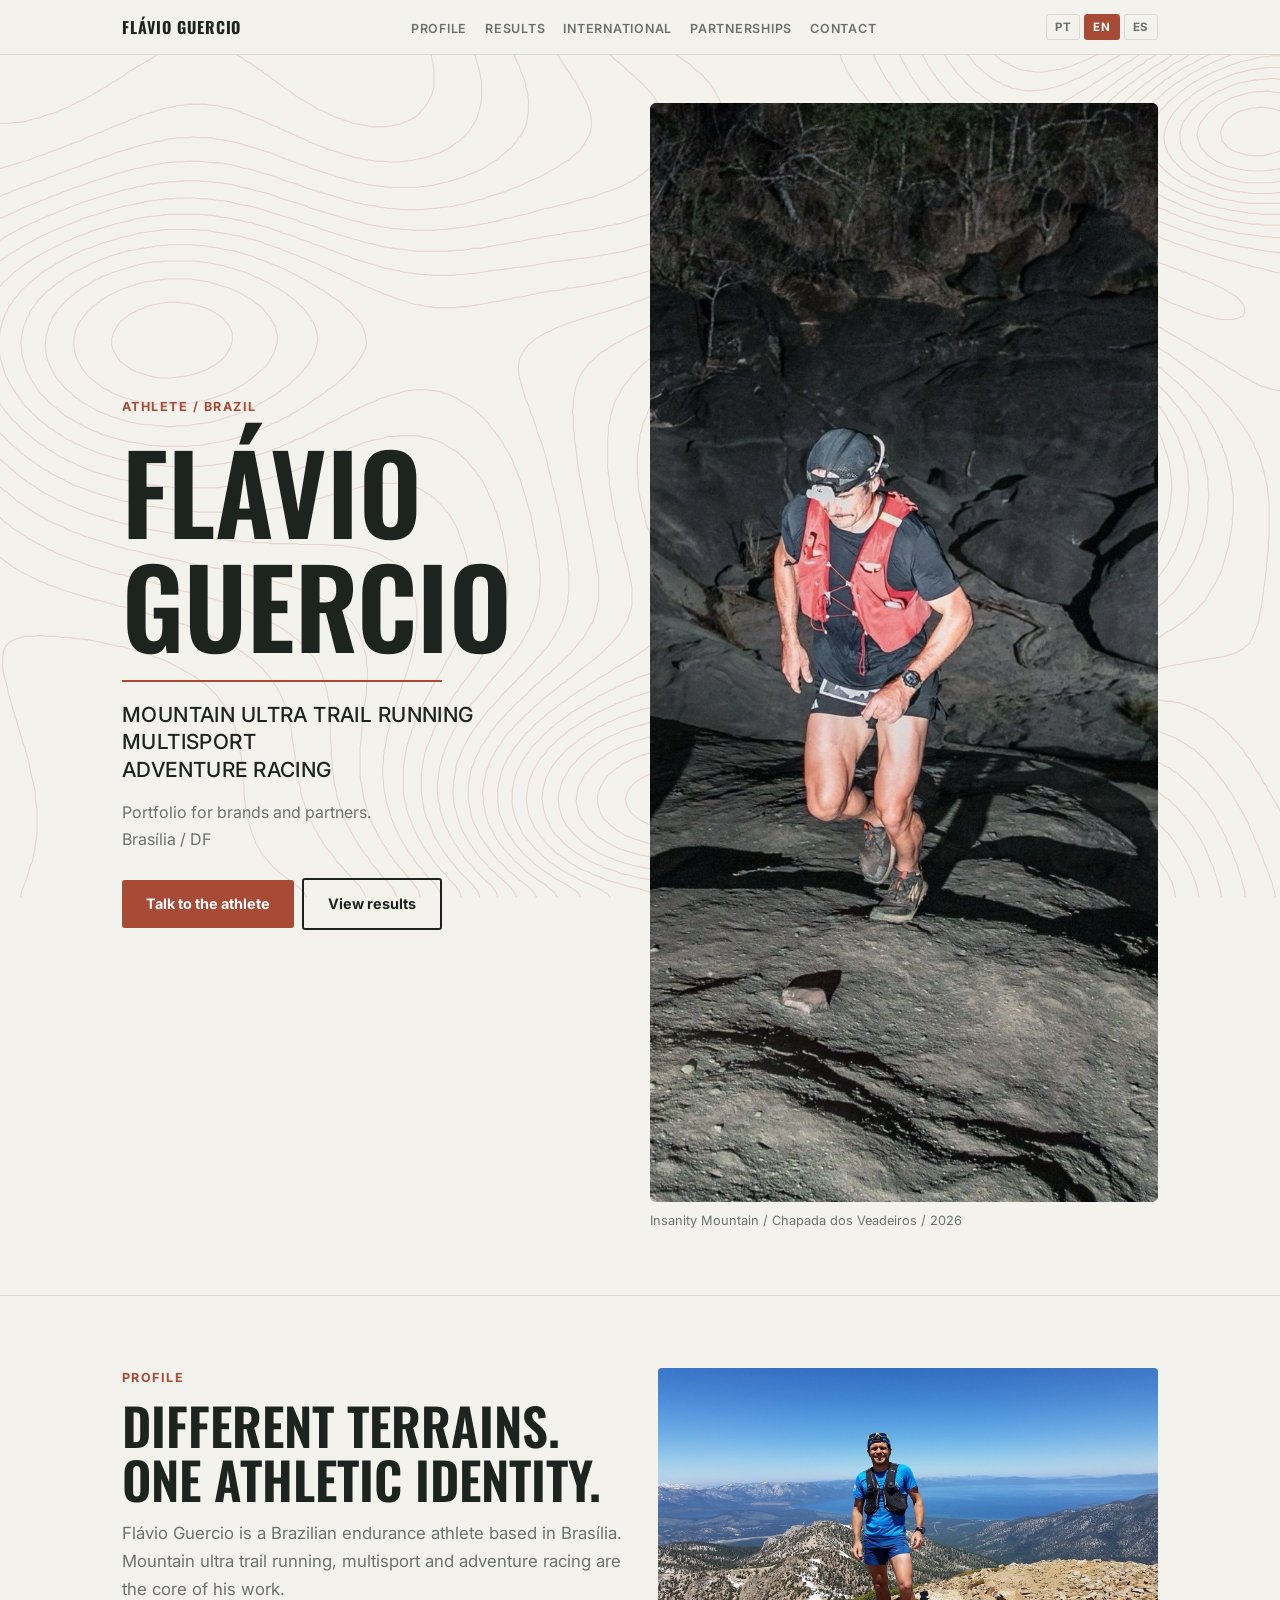
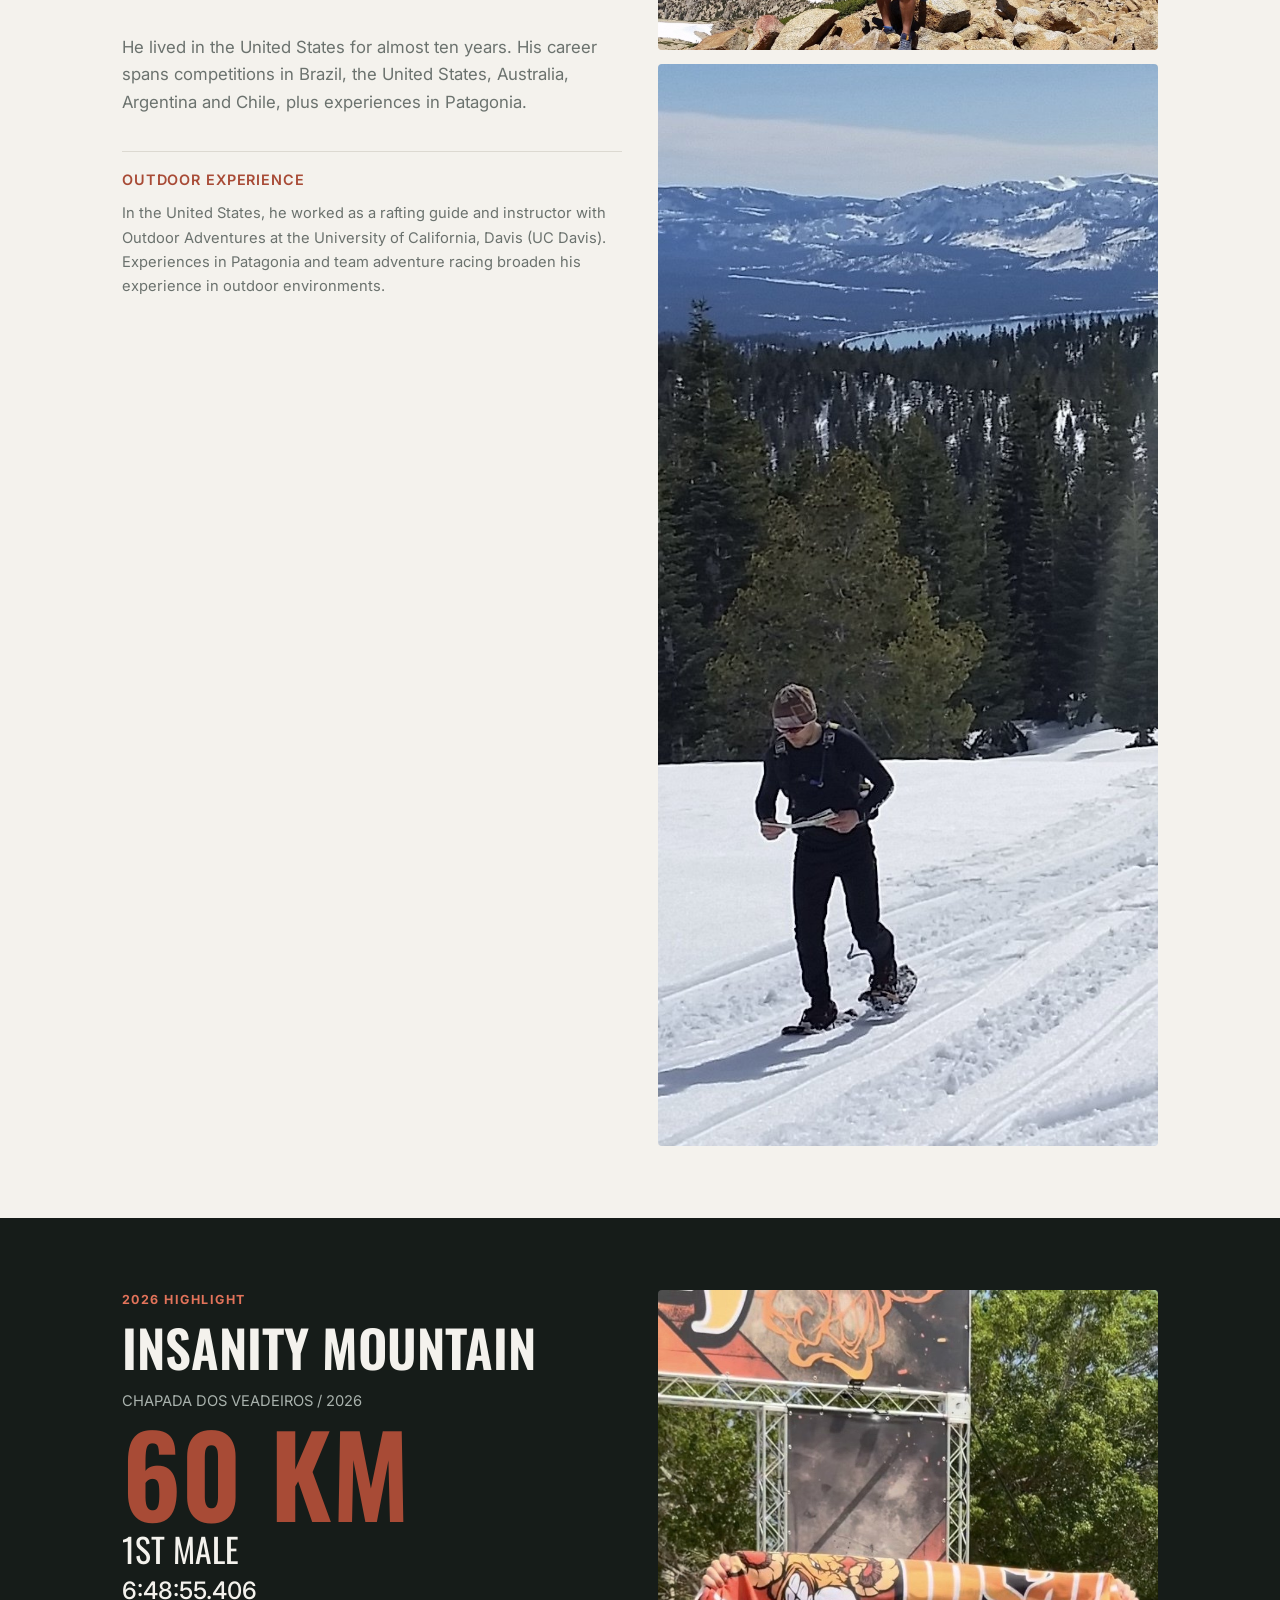
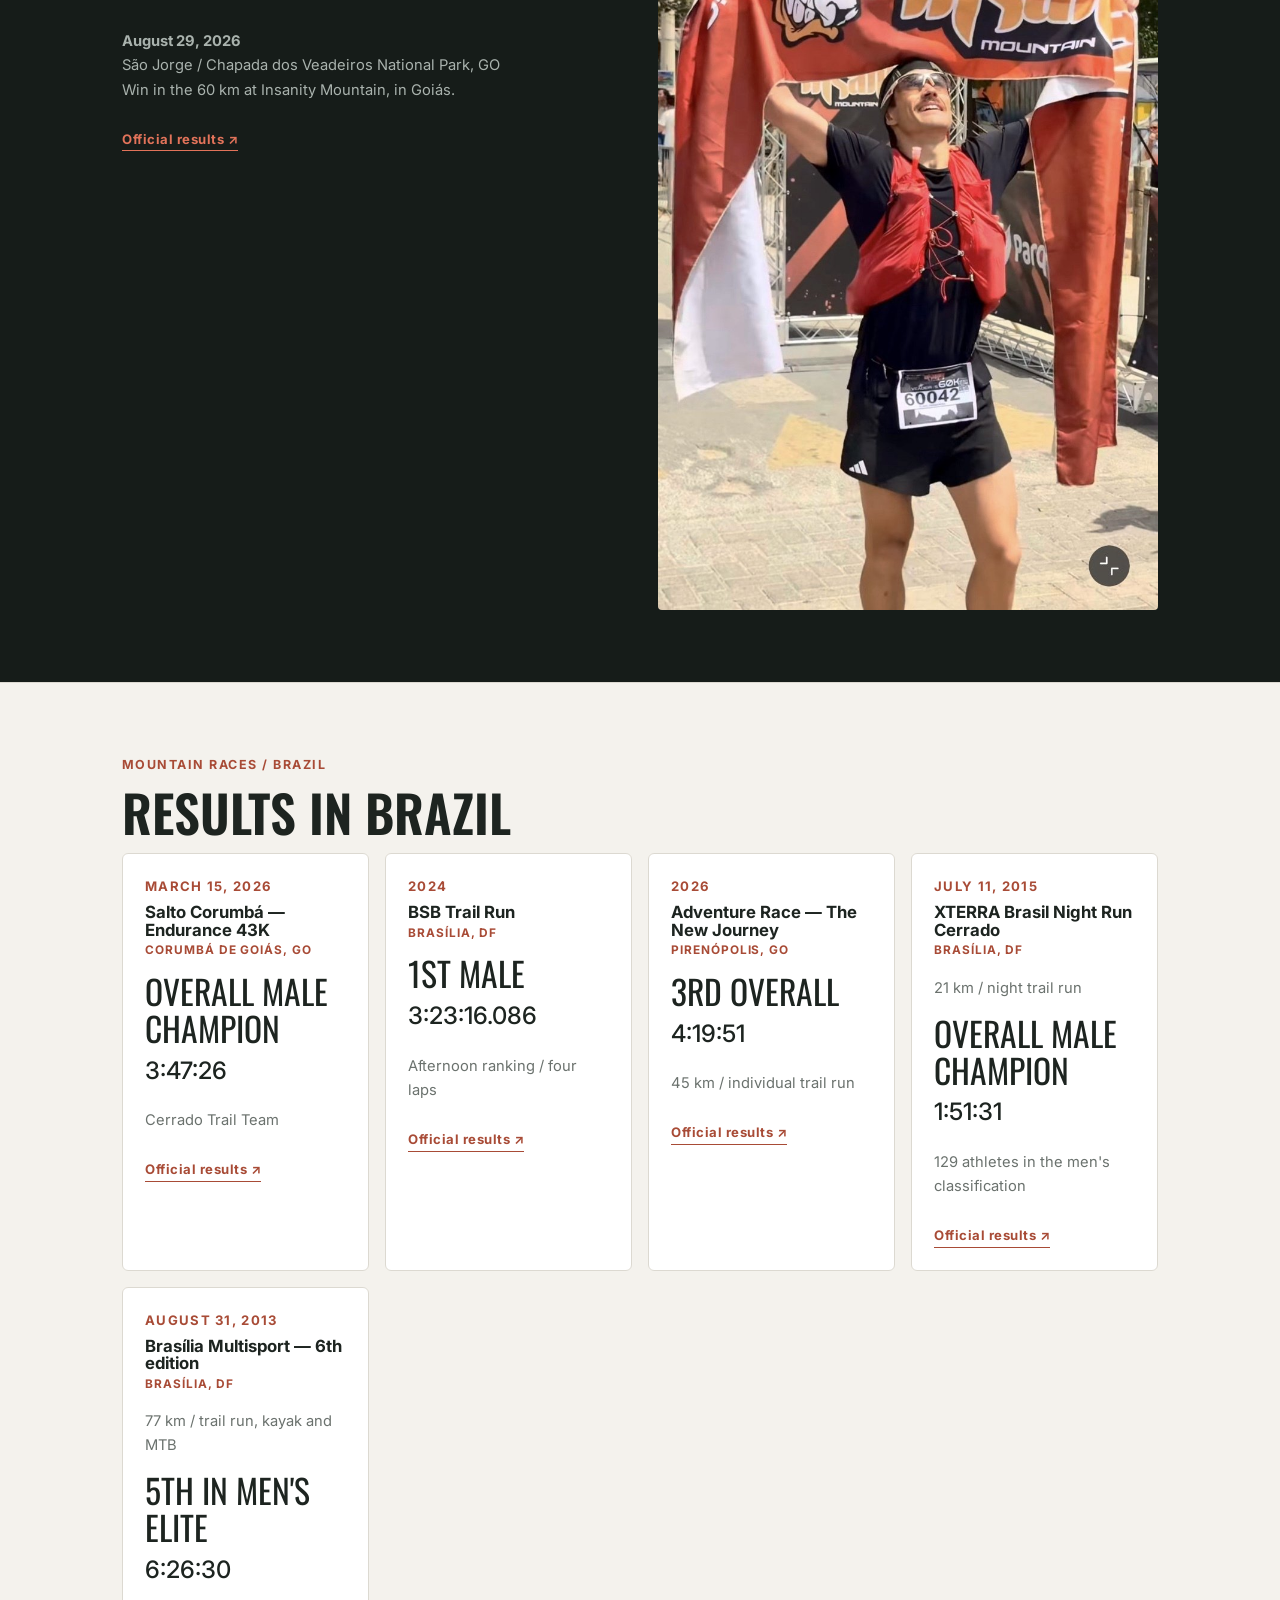
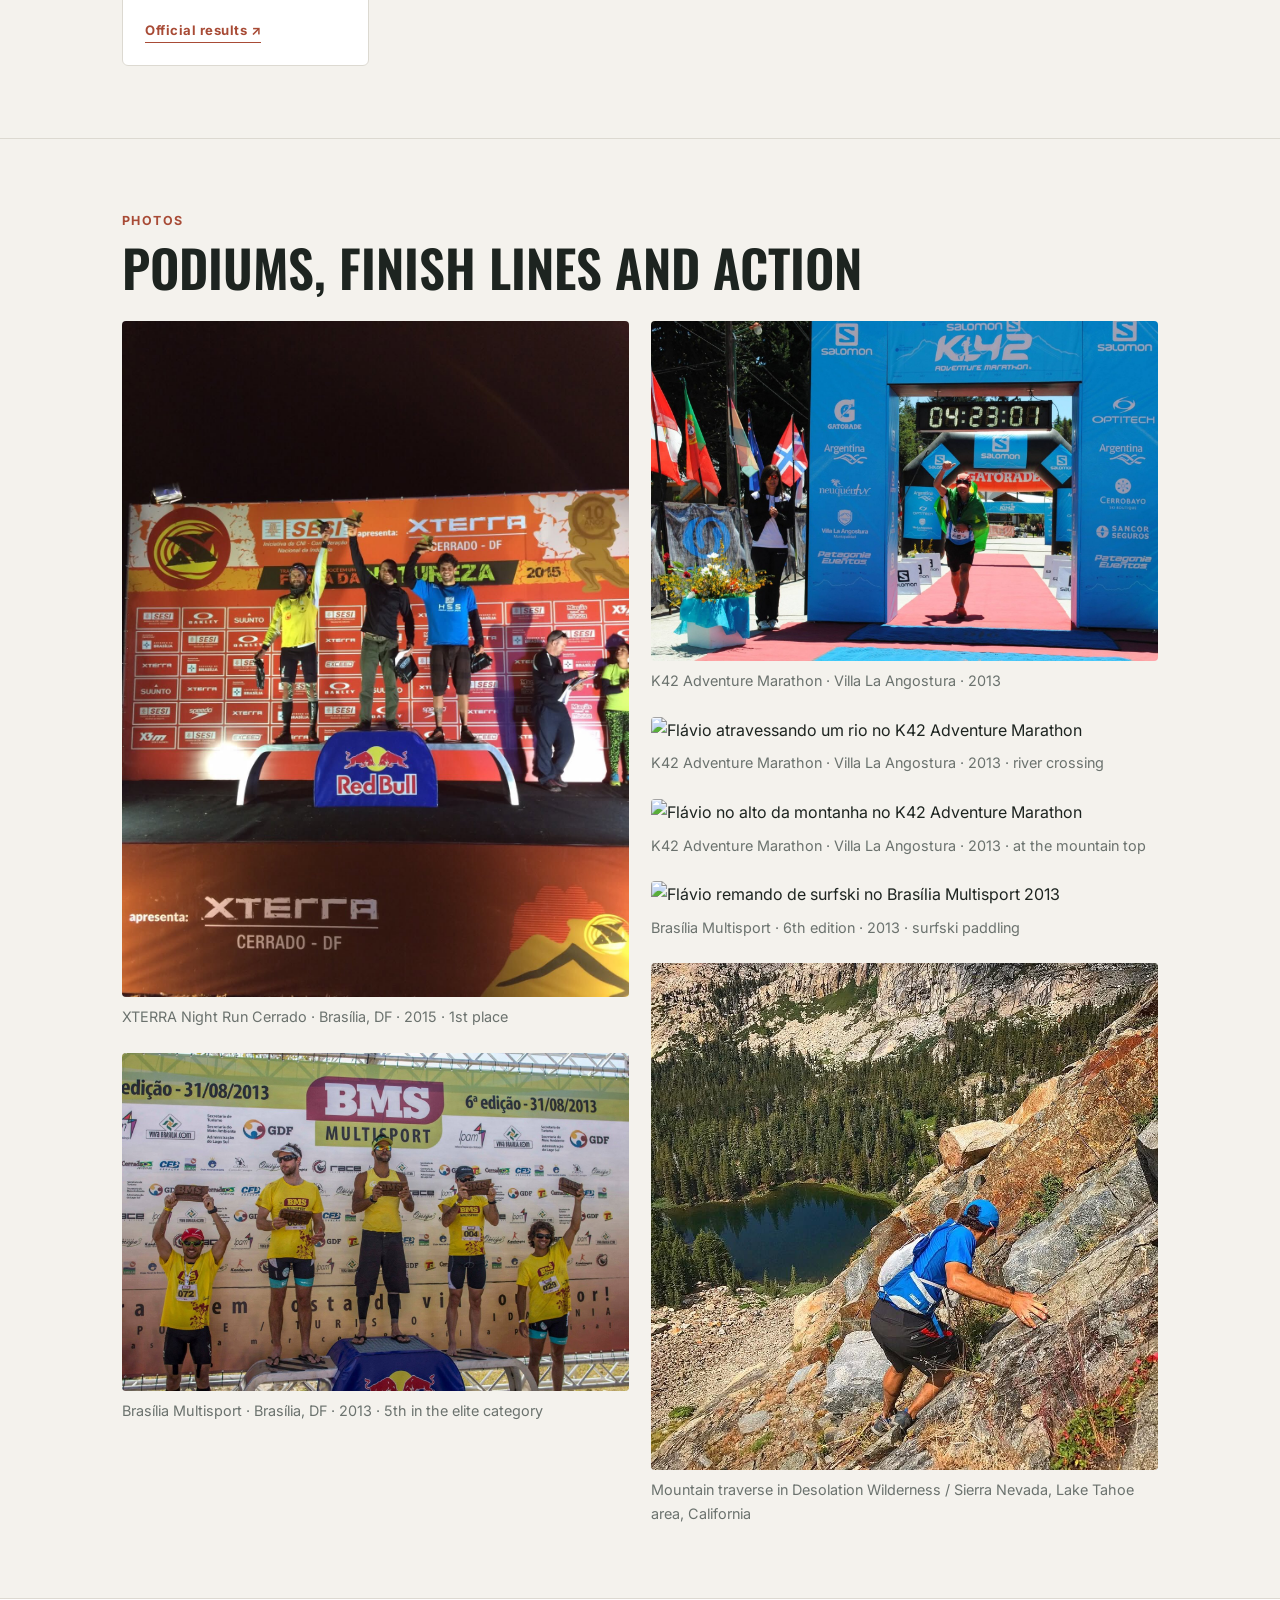
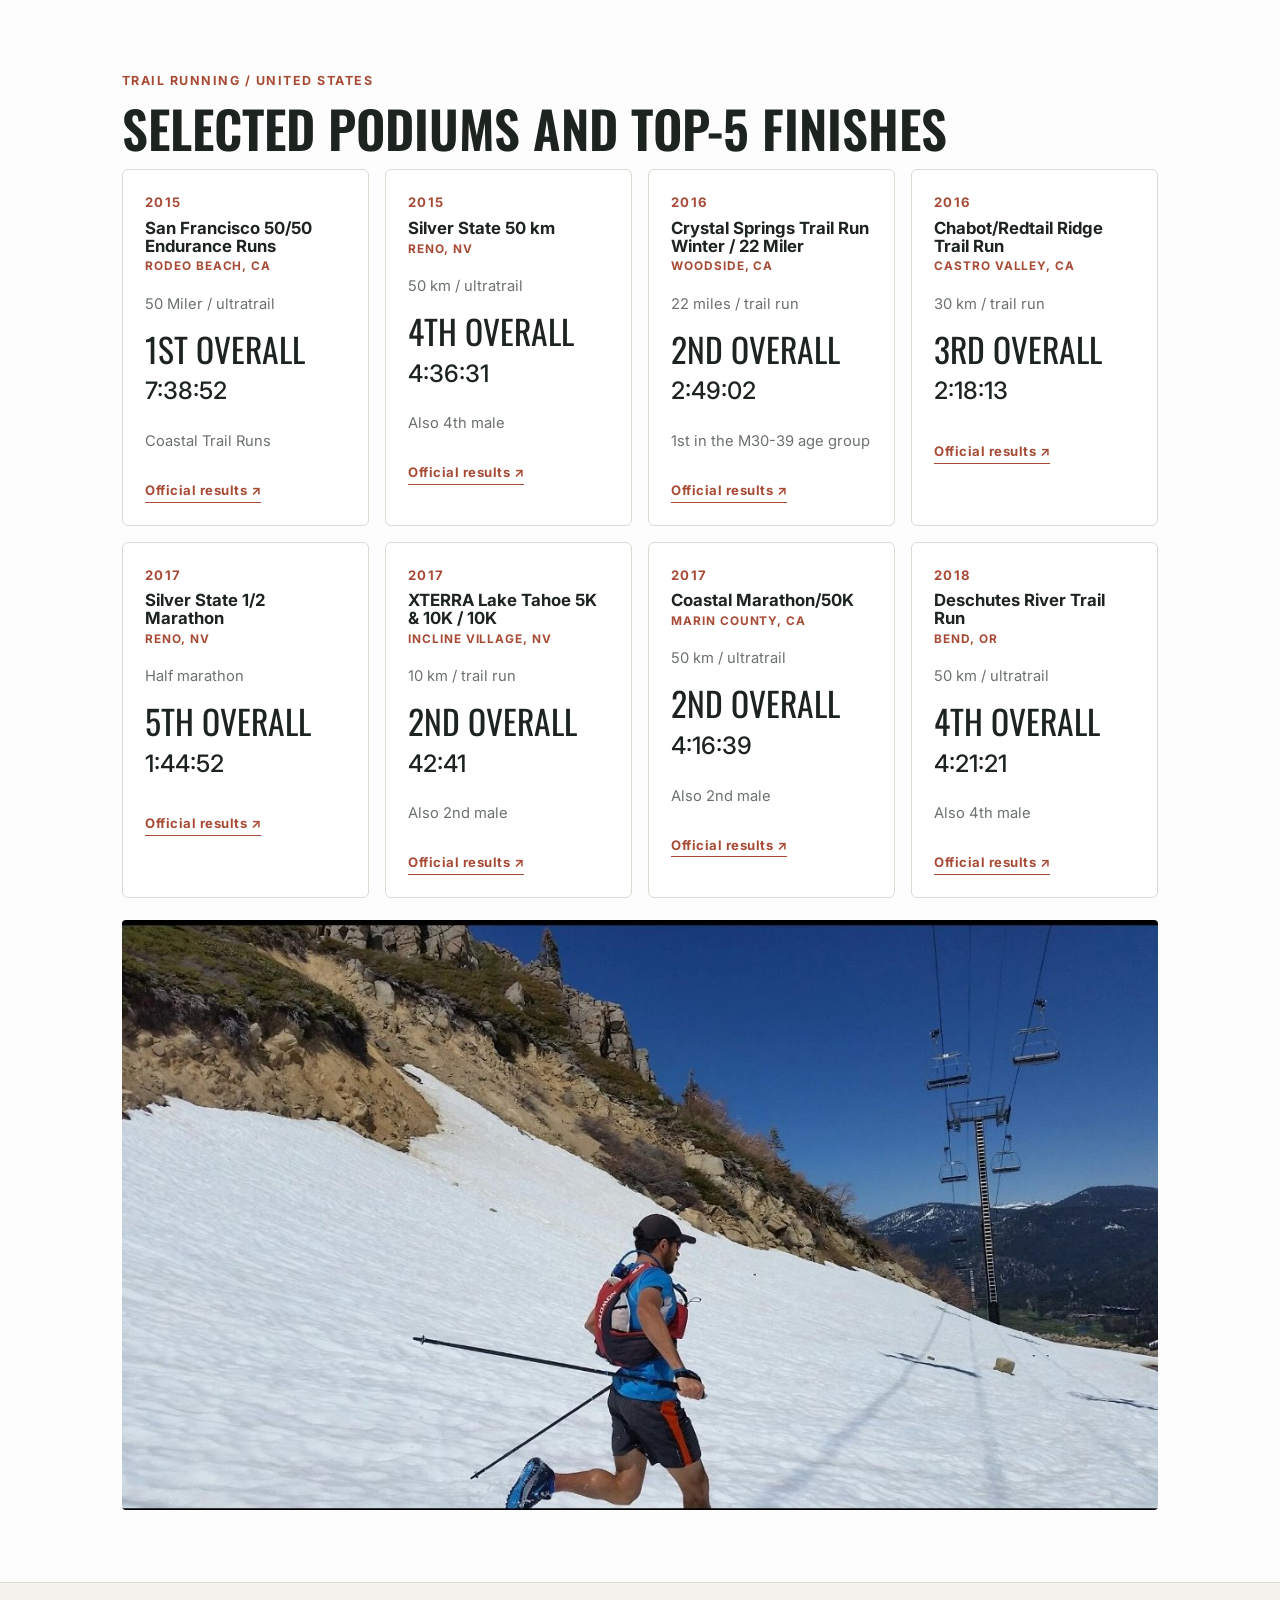
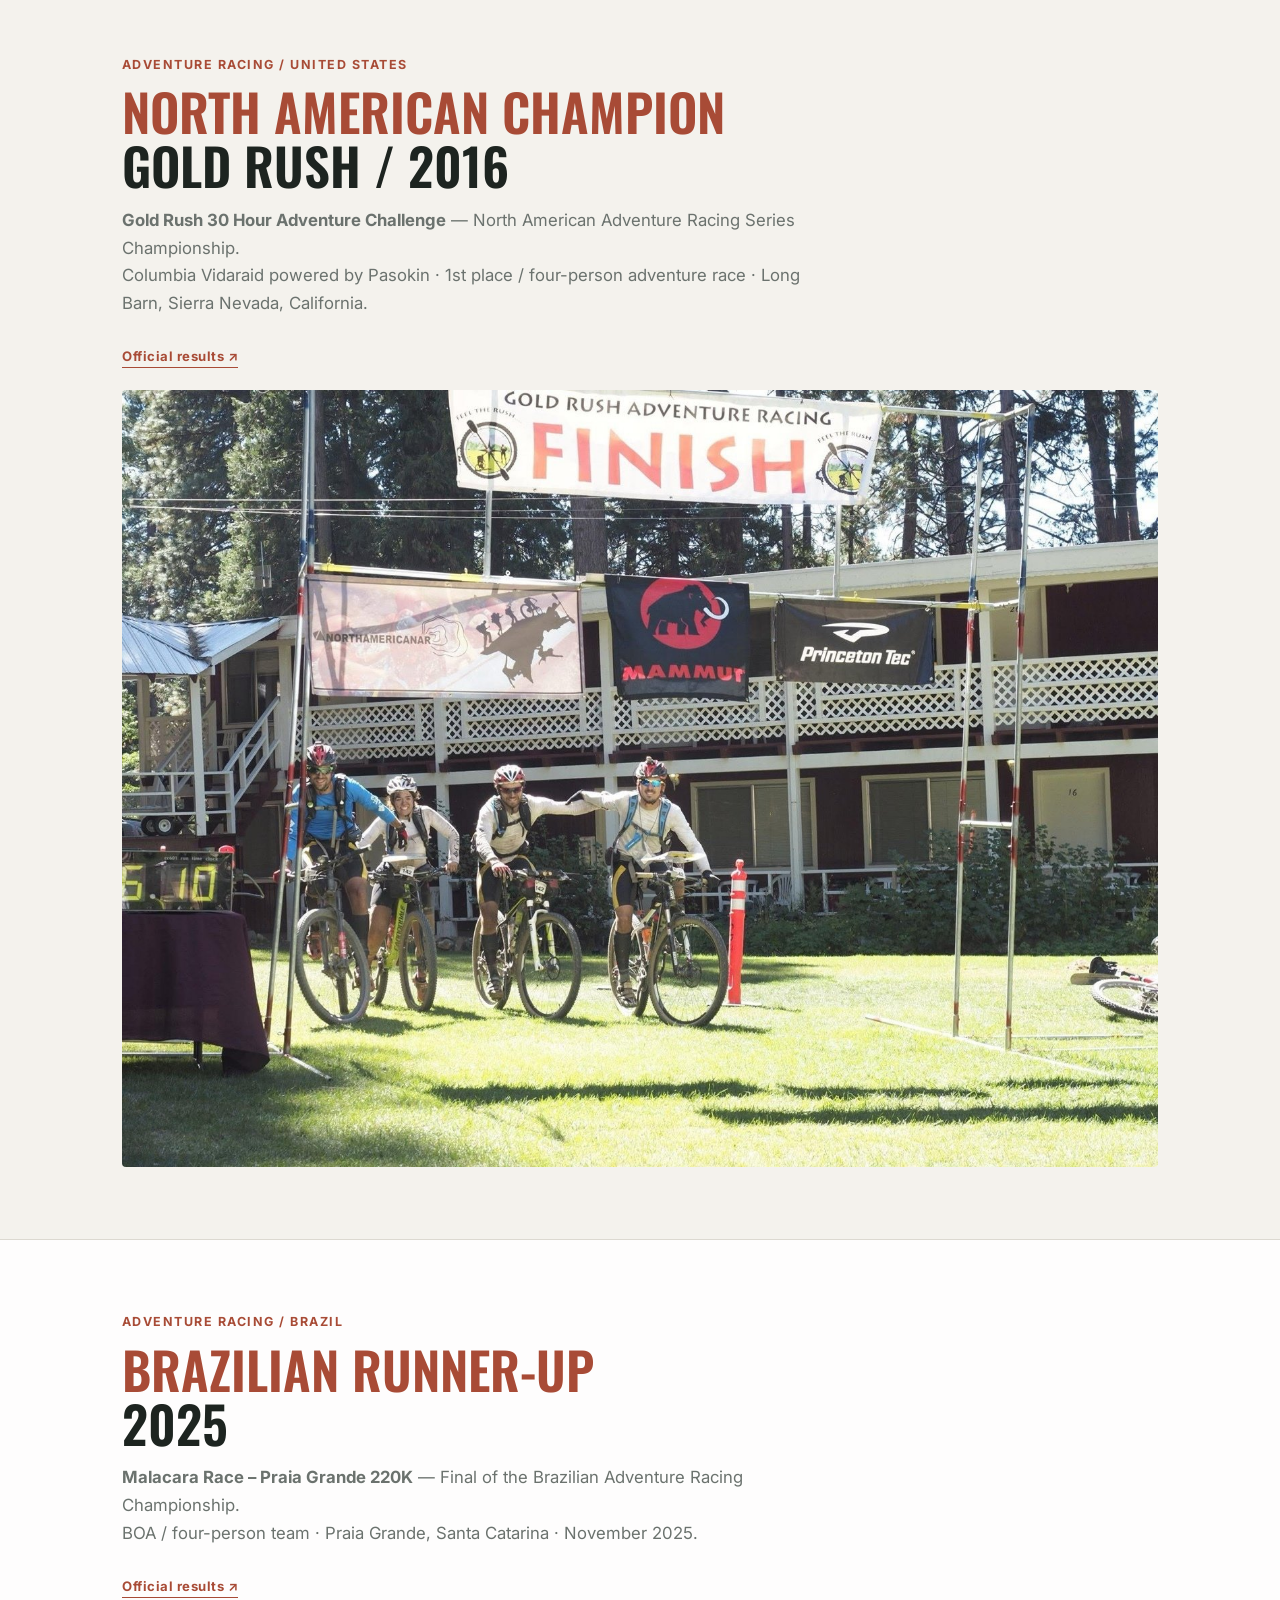
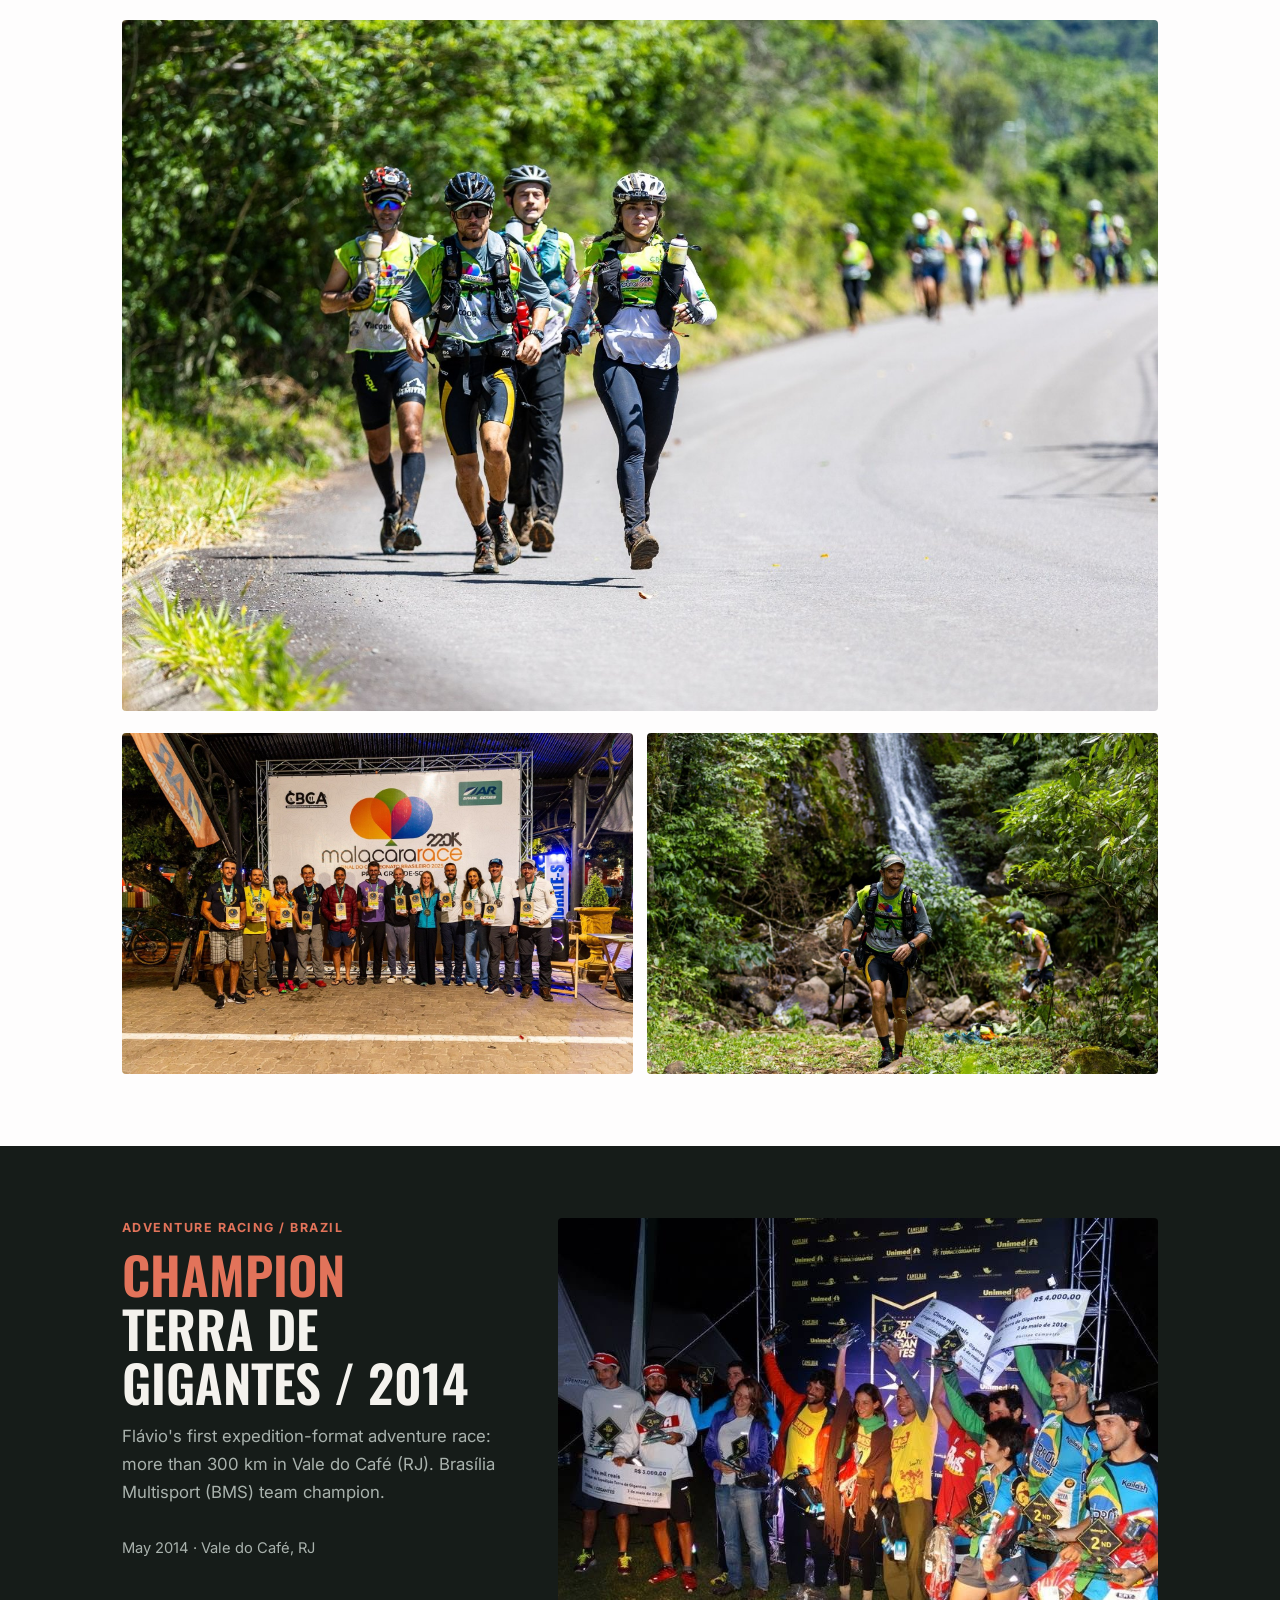
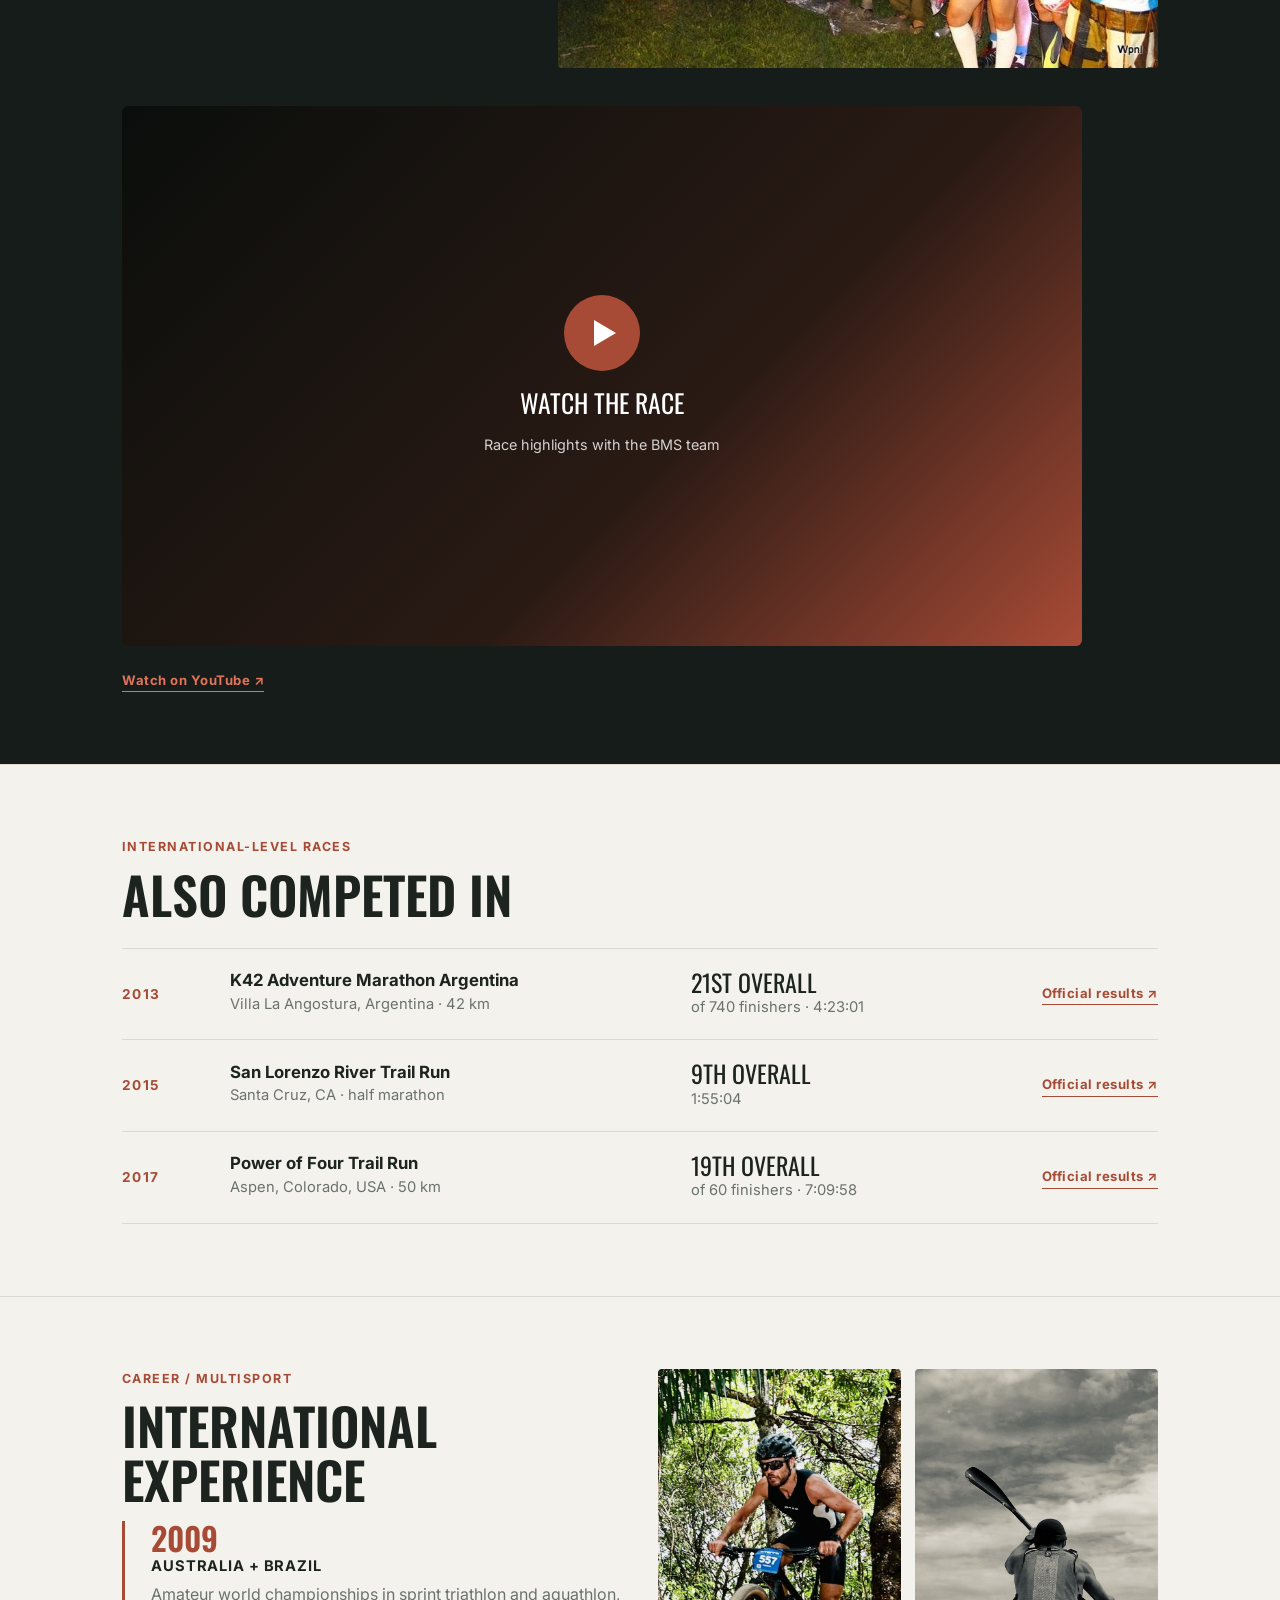
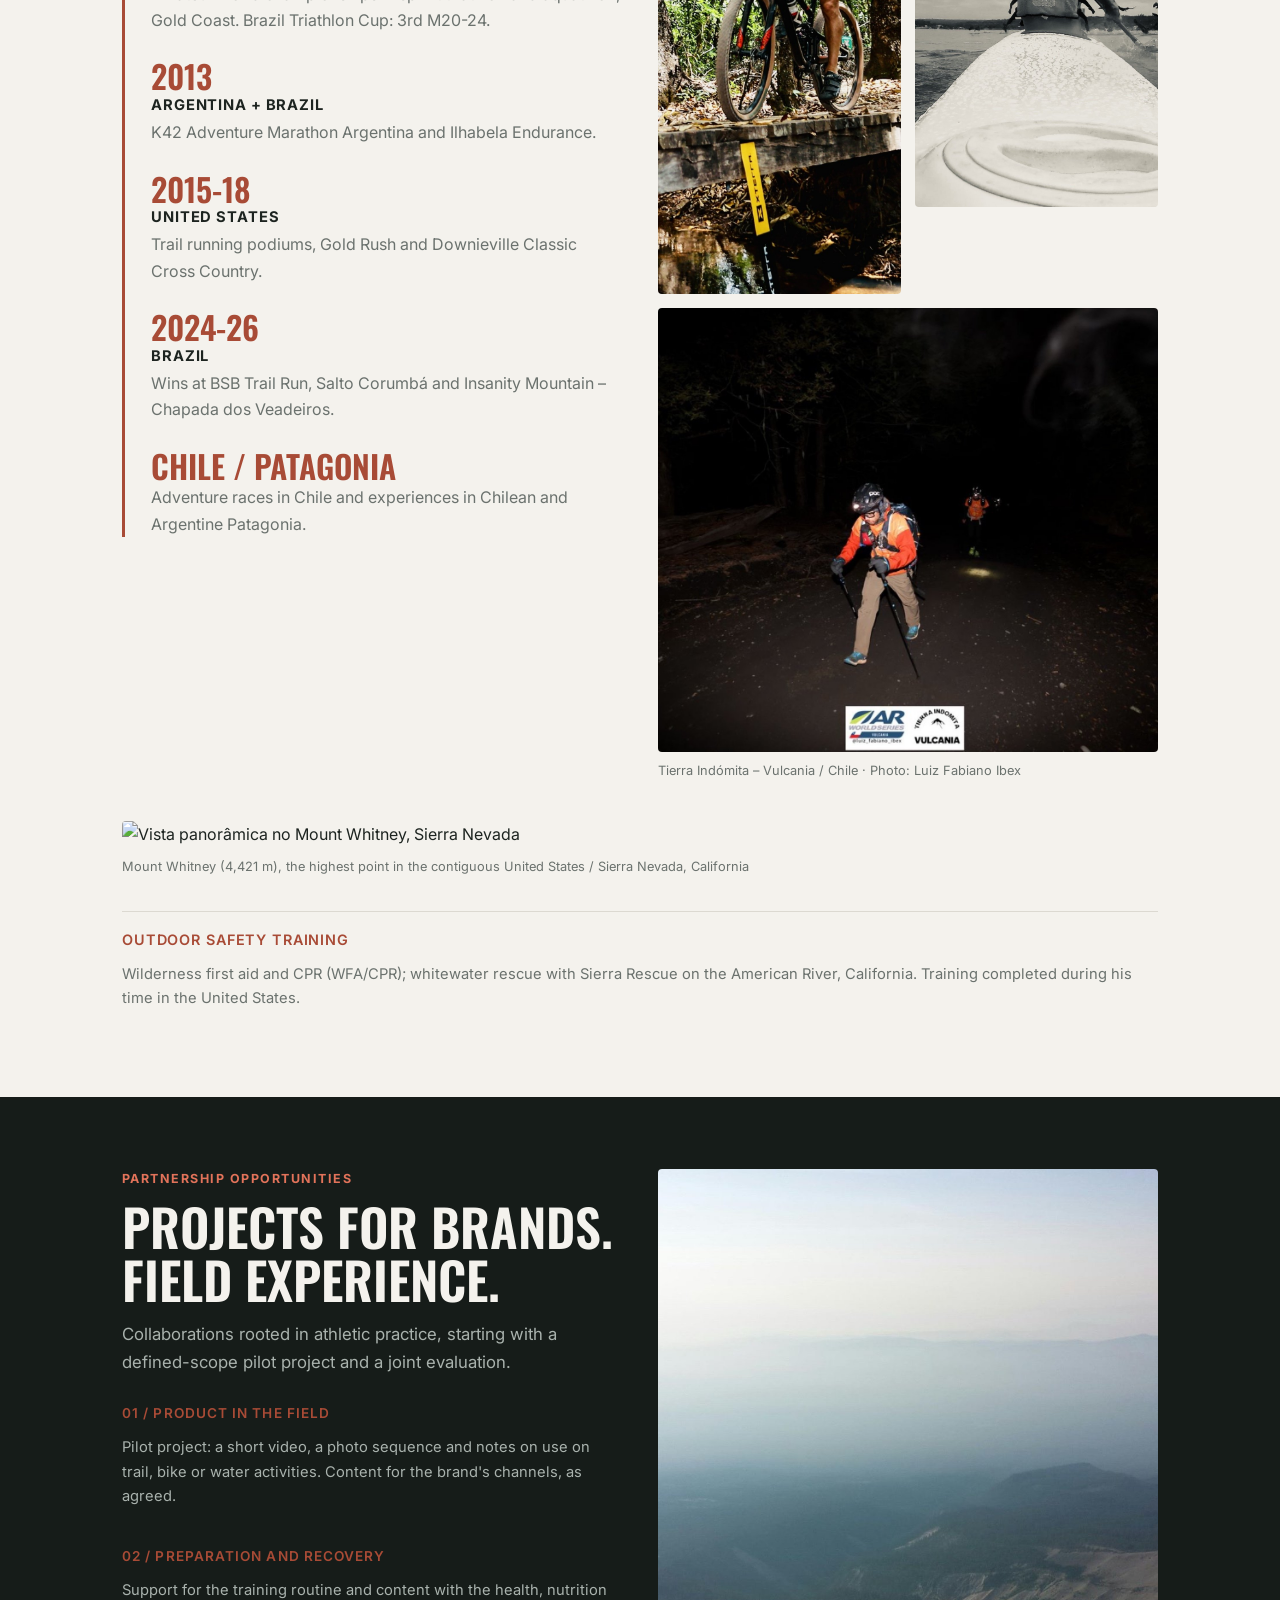
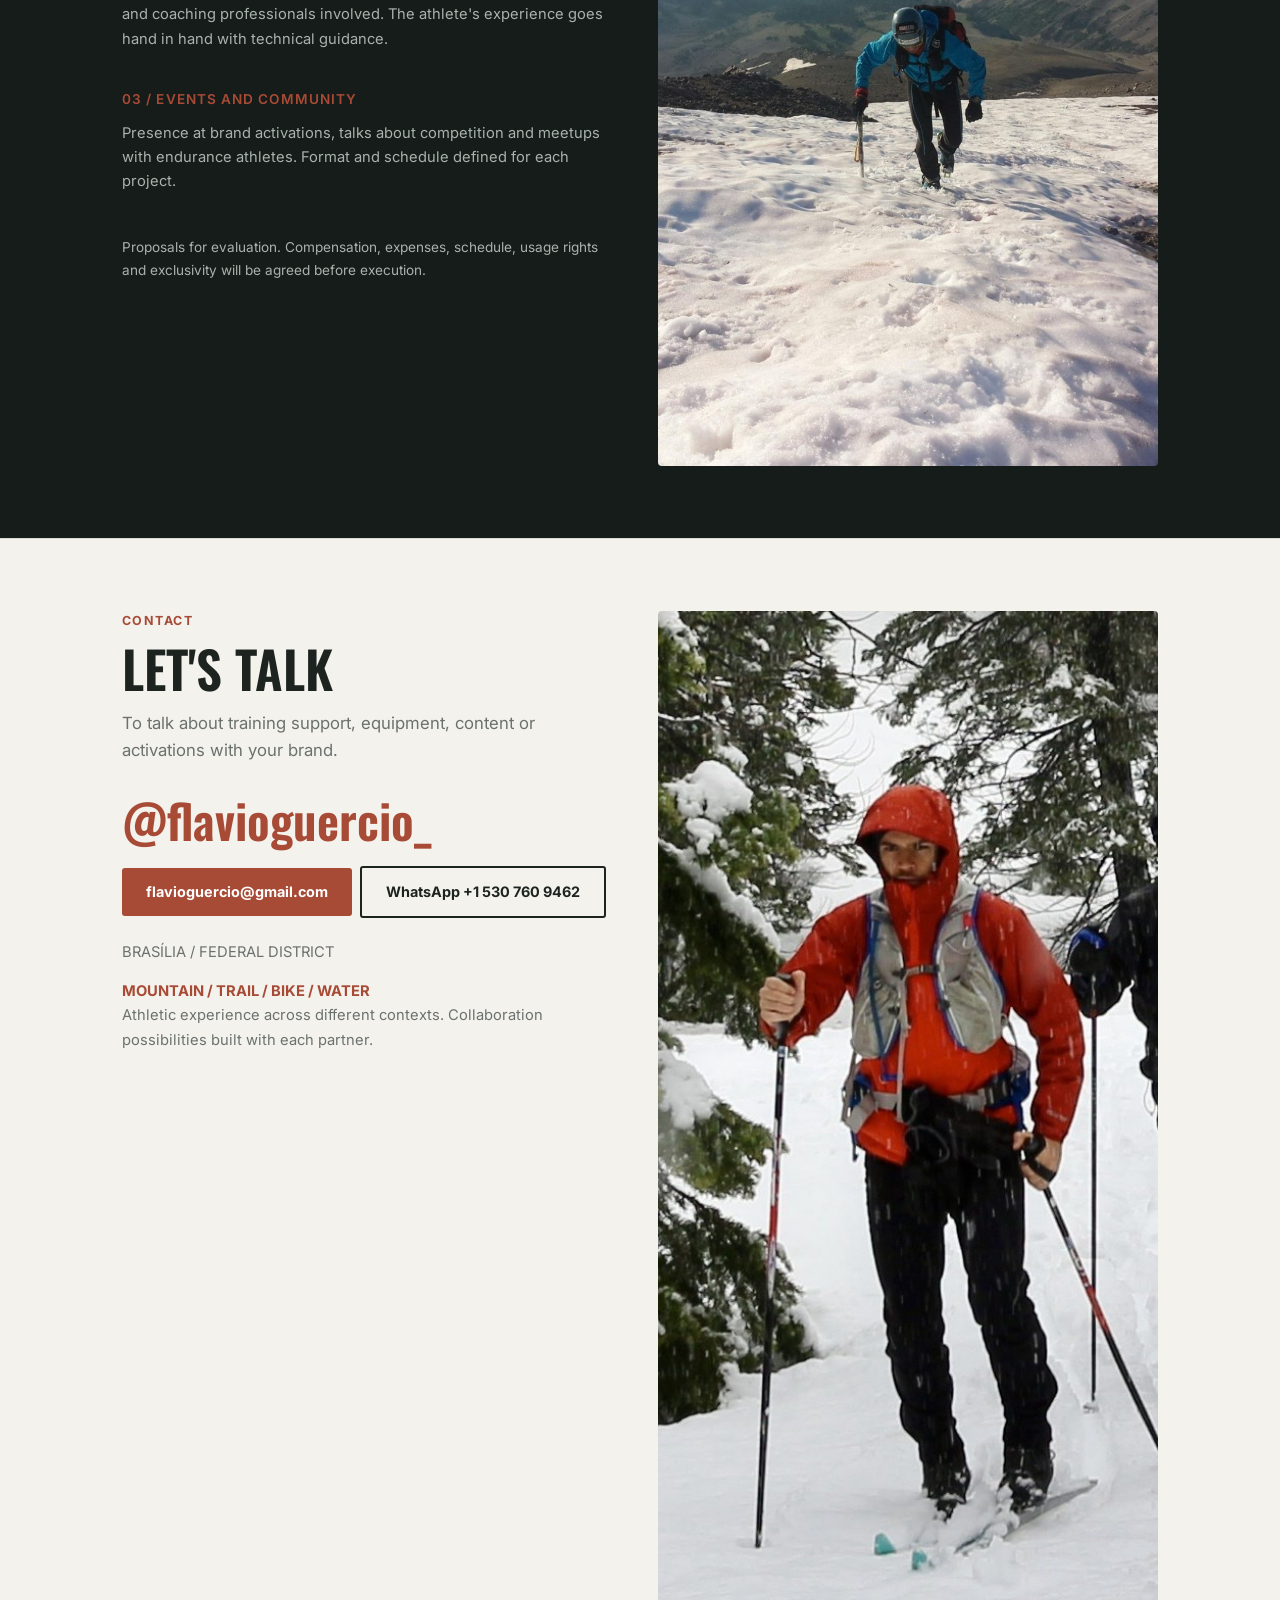
==== commit ae27782a: "Add files via upload" ====
--- a/index.html
+++ b/index.html
@@ -69,7 +69,7 @@
 .rl{display:inline-block;margin-top:12px;font-size:.82rem;font-weight:700;color:var(--accent);text-decoration:none;letter-spacing:.04em;border-bottom:1px solid currentColor}.dark .rl{color:#e2735a}
 .also{border-top:1px solid var(--line)}.also .r{display:grid;grid-template-columns:90px 1.6fr 1.2fr auto;gap:18px;align-items:center;padding:20px 0;border-bottom:1px solid var(--line)}.also .yr{color:var(--accent);font-weight:700;letter-spacing:.1em;font-size:.85rem}.also h3{font-family:Inter,sans-serif;text-transform:none;font-size:1.05rem;font-weight:700;margin:0 0 2px}.also .res2{font-family:Oswald,sans-serif;font-size:1.5rem;text-transform:uppercase;line-height:1.1}.also .rl{margin:0}@media (max-width:760px){.also .r{grid-template-columns:1fr;gap:6px}}
 .card .loc{font-size:.74rem;font-weight:700;letter-spacing:.08em;text-transform:uppercase;color:var(--accent);margin:0 0 6px}
-.gal{column-count:3;column-gap:16px}.gal figure{margin:0 0 16px;break-inside:avoid}.gal img{width:100%}.gal figcaption{font-size:.82rem;color:var(--muted);margin-top:6px}@media (max-width:760px){.gal{column-count:1}}
+.gal{column-count:2;column-gap:22px}.gal figure{margin:0 0 24px;break-inside:avoid}.gal img{width:100%}.gal figcaption{font-size:.9rem;color:var(--muted);margin-top:8px}.zoom{cursor:zoom-in}.two.wide{grid-template-columns:1fr 1.5fr}#lb{position:fixed;inset:0;background:rgba(0,0,0,.93);display:none;align-items:center;justify-content:center;z-index:50;padding:16px;cursor:zoom-out}#lb.on{display:flex}#lb img{max-width:100%;max-height:100%;object-fit:contain}@media (max-width:760px){.gal{column-count:1}.two.wide{grid-template-columns:1fr}}
 .vid{position:relative;aspect-ratio:16/9;border-radius:6px;overflow:hidden;background:linear-gradient(135deg,#0a0e0c,#2a1a14 60%,#a84b36);cursor:pointer;display:flex;align-items:center;justify-content:center;flex-direction:column;gap:10px;color:#fff;text-align:center;padding:20px;max-width:960px;margin:0 auto 0 0}.vid .pl{width:76px;height:76px;border-radius:50%;background:var(--accent);display:flex;align-items:center;justify-content:center}.vid .pl::after{content:"";border-left:22px solid #fff;border-top:13px solid transparent;border-bottom:13px solid transparent;margin-left:6px}.vid .vl{font-family:Oswald,sans-serif;font-size:1.6rem;text-transform:uppercase}.vid .vs{opacity:.8;font-size:.9rem}.vid.on{padding:0;display:block;cursor:default}.vid iframe{position:absolute;inset:0;width:100%;height:100%;border:0}
 footer{padding:26px 0;color:var(--muted);font-size:.8rem;border-top:1px solid var(--line)}
 footer .wrap{display:flex;justify-content:space-between;flex-wrap:wrap;gap:8px}
@@ -113,7 +113,7 @@
 <div class="card"><div class="yr">2026</div><h3>Adventure Race — The New Journey</h3><p class="loc">Pirenópolis, GO</p><div class="res">3º geral</div><div class="time">4:19:51</div><p class="meta">45 km / corrida individual em trilha</p><a class="rl" href="https://statistik.d-u-v.org/getresultevent.php?event=130682" target="_blank" rel="noopener">Resultados oficiais ↗</a></div><div class="card"><div class="yr">11 DE JULHO DE 2015</div><h3>XTERRA Brasil Night Run Cerrado</h3><p class="loc">Brasília, DF</p><p class="meta">21 km / corrida noturna em trilha</p><div class="res">Campeão geral masculino</div><div class="time">1:51:31</div><p class="meta">129 atletas na classificação masculina</p><a class="rl" href="https://www.adventuremag.com.br/resultados/2564/xterra-brasil-2015-night-run-cerrado/21-km/masculino" target="_blank" rel="noopener">Resultados oficiais ↗</a></div><div class="card"><div class="yr">31 DE AGOSTO DE 2013</div><h3>Brasília Multisport — 6ª edição</h3><p class="loc">Brasília, DF</p><p class="meta">77 km / trail run, caiaque e MTB</p><div class="res">5º elite masculina</div><div class="time">6:26:30</div><a class="rl" href="https://www.sistime.com.br/eficiente/repositorio/brasilia_multi_sport/2013/2697.pdf" target="_blank" rel="noopener">Resultados oficiais ↗</a></div>
 </div></div></section>
 
-<section><div class="wrap"><div class="eyebrow">Fotos</div><h2>Pódios e chegadas</h2><div class="gal" style="margin-top:26px"><figure><img src="images/xterra.jpg" alt="Pódio do XTERRA Night Run Cerrado 2015" loading="lazy"><figcaption>XTERRA Night Run Cerrado · Brasília, DF · 2015 · 1º lugar</figcaption></figure><figure><img src="images/bms.jpg" alt="Pódio da elite masculina do Brasília Multisport 2013" loading="lazy"><figcaption>Brasília Multisport · Brasília, DF · 2013 · 5º na elite</figcaption></figure><figure><img src="images/k42.jpg" alt="Chegada do K42 Adventure Marathon em Villa La Angostura" loading="lazy"><figcaption>K42 Adventure Marathon · Villa La Angostura · 2013</figcaption></figure></div></div></section>
+<section><div class="wrap"><div class="eyebrow">Fotos</div><h2>Pódios, chegadas e ação</h2><div class="gal" style="margin-top:26px"><figure><img class="zoom" src="images/xterra.jpg" alt="Pódio do XTERRA Night Run Cerrado 2015" loading="lazy"><figcaption>XTERRA Night Run Cerrado · Brasília, DF · 2015 · 1º lugar</figcaption></figure><figure><img class="zoom" src="images/bms.jpg" alt="Pódio da elite masculina do Brasília Multisport 2013" loading="lazy"><figcaption>Brasília Multisport · Brasília, DF · 2013 · 5º na elite</figcaption></figure><figure><img class="zoom" src="images/k42.jpg" alt="Chegada do K42 Adventure Marathon em Villa La Angostura" loading="lazy"><figcaption>K42 Adventure Marathon · Villa La Angostura · 2013</figcaption></figure><figure><img class="zoom" src="images/k42rio.jpg" alt="Flávio atravessando um rio no K42 Adventure Marathon" loading="lazy"><figcaption>K42 Adventure Marathon · Villa La Angostura · 2013 · travessia de rio</figcaption></figure><figure><img class="zoom" src="images/k42topo.jpg" alt="Flávio no alto da montanha no K42 Adventure Marathon" loading="lazy"><figcaption>K42 Adventure Marathon · Villa La Angostura · 2013 · no alto da montanha</figcaption></figure><figure><img class="zoom" src="images/surfski.jpg" alt="Flávio remando de surfski no Brasília Multisport 2013" loading="lazy"><figcaption>Brasília Multisport · 6ª edição · 2013 · remada de surfski</figcaption></figure><figure><img class="zoom" src="images/trail.jpg" alt="Flávio em travessia de montanha no Desolation Wilderness, Sierra Nevada" loading="lazy"><figcaption>Travessia no Desolation Wilderness / Sierra Nevada, região de Lake Tahoe, Califórnia</figcaption></figure></div></div></section>
 
 <section style="background:color-mix(in srgb,var(--surface) 86%,transparent)"><div class="wrap">
 <div class="eyebrow">Corrida em trilha / Estados Unidos</div><h2>Pódios e top 5 selecionados</h2>
@@ -139,7 +139,7 @@
 <div class="row"><img src="images/boa1.jpg" alt="Cachoeira durante a prova"><img src="images/boa2.jpg" alt="Equipe correndo na estrada"></div>
 </div></section>
 
-<section class="dark"><div class="wrap"><div class="two"><div><div class="eyebrow">Adventure racing / Brasil</div><h2><span style="color:#e2735a">Campeão</span><br>Terra de Gigantes / 2014</h2><p class="lead">Primeira corrida de aventura de expedição de Flávio: mais de 300 km no Vale do Café (RJ). Equipe Brasília Multisport (BMS) campeã.</p><p class="meta">Maio de 2014 · Vale do Café, RJ</p></div><img src="images/terra.jpg" alt="Equipes no pódio da Expedição Terra de Gigantes 2014" loading="lazy"></div><div style="margin-top:38px"><div class="vid" id="vid" role="button" tabindex="0" aria-label="Assistir à prova"><div class="pl"></div><div class="vl">Assistir à prova</div><div class="vs">Momentos da prova com a equipe BMS</div></div><p style="margin:12px 0 0"><a class="rl" href="https://www.youtube.com/watch?v=Milnj6qDi48" target="_blank" rel="noopener">Assistir no YouTube ↗</a></p></div></div></section>
+<section class="dark"><div class="wrap"><div class="two wide"><div><div class="eyebrow">Adventure racing / Brasil</div><h2><span style="color:#e2735a">Campeão</span><br>Terra de Gigantes / 2014</h2><p class="lead">Primeira corrida de aventura de expedição de Flávio: mais de 300 km no Vale do Café (RJ). Equipe Brasília Multisport (BMS) campeã.</p><p class="meta">Maio de 2014 · Vale do Café, RJ</p></div><img class="zoom" src="images/terra.jpg" alt="Equipes no pódio da Expedição Terra de Gigantes 2014" loading="lazy"></div><div style="margin-top:38px"><div class="vid" id="vid" role="button" tabindex="0" aria-label="Assistir à prova"><div class="pl"></div><div class="vl">Assistir à prova</div><div class="vs">Momentos da prova com a equipe BMS</div></div><p style="margin:12px 0 0"><a class="rl" href="https://www.youtube.com/watch?v=Milnj6qDi48" target="_blank" rel="noopener">Assistir no YouTube ↗</a></p></div></div></section>
 
 <section><div class="wrap"><div class="eyebrow">Provas de nível internacional</div><h2>Também competiu em</h2><div class="also" style="margin-top:26px"><div class="r"><div class="yr">2013</div><div><h3>K42 Adventure Marathon Argentina</h3><p class="meta" style="margin:0">Villa La Angostura, Argentina · 42 km</p></div><div><div class="res2">21º geral</div><p class="meta" style="margin:0">de 740 finalistas · 4:23:01</p></div><a class="rl" href="https://utmb.world/es/utmb-index/races/1700.k42adventuremarathonargentinak42adventuremarathonargentina.2013" target="_blank" rel="noopener">Resultados oficiais ↗</a></div><div class="r"><div class="yr">2015</div><div><h3>San Lorenzo River Trail Run</h3><p class="meta" style="margin:0">Santa Cruz, CA · meia maratona</p></div><div><div class="res2">9º geral</div><p class="meta" style="margin:0">1:55:04</p></div><a class="rl" href="https://ultrasignup.com/results_participant.aspx?fname=Fl%C3%A1vio&amp;lname=Fernandes" target="_blank" rel="noopener">Resultados oficiais ↗</a></div><div class="r"><div class="yr">2017</div><div><h3>Power of Four Trail Run</h3><p class="meta" style="margin:0">Aspen, Colorado, EUA · 50 km</p></div><div><div class="res2">19º geral</div><p class="meta" style="margin:0">de 60 finalistas · 7:09:58</p></div><a class="rl" href="https://statistik.d-u-v.org/getresultevent.php?event=40151" target="_blank" rel="noopener">Resultados oficiais ↗</a></div></div></div></section>
 
@@ -153,8 +153,9 @@
 <div><h3>Chile / Patagônia</h3><p>Corridas de aventura no Chile e vivências na Patagônia chilena e argentina.</p></div>
 </div></div>
 <div class="imgs"><div class="row" style="margin:0;grid-template-columns:1fr 1fr"><img src="images/bike.jpg" alt="Flávio de mountain bike"><img src="images/kayak.jpg" alt="Caiaque"></div>
-<div><img src="images/noite.jpg" alt="Corrida de aventura noturna no Chile" style="width:100%"><div class="cap">Tierra Indómita – Vulcania / Chile · Foto: Luiz Fabiano Ibex</div></div><div><img src="images/trail.jpg" alt="Flávio em travessia de montanha no Desolation Wilderness, Sierra Nevada" loading="lazy"><div class="cap">Travessia no Desolation Wilderness / Sierra Nevada, região de Lake Tahoe, Califórnia</div></div></div>
+<div><img src="images/noite.jpg" alt="Corrida de aventura noturna no Chile" style="width:100%"><div class="cap">Tierra Indómita – Vulcania / Chile · Foto: Luiz Fabiano Ibex</div></div></div>
 </div>
+<div class="wrap" style="margin-top:40px"><img class="zoom" src="images/whitney.jpg" alt="Vista panorâmica no Mount Whitney, Sierra Nevada" loading="lazy" style="width:100%"><div class="cap">Mount Whitney (4.421 m), ponto mais alto dos Estados Unidos continentais / Sierra Nevada, Califórnia</div></div>
 <div class="wrap"><div class="note"><h3>FORMAÇÕES EM SEGURANÇA OUTDOOR</h3><p class="meta">Primeiros socorros em áreas remotas e RCP (WFA/CPR); resgate em águas brancas com Sierra Rescue, no American River, Califórnia. Formações realizadas durante a experiência nos Estados Unidos.</p></div></div>
 </section>
 
@@ -179,9 +180,10 @@
 </div></section>
 
 <footer><div class="wrap"><span>ENDURANCE / BRASÍLIA</span><span>© 2026 Flávio Guercio</span></div></footer>
+<script>(function(){var lb=document.createElement("div");lb.id="lb";var im=document.createElement("img");lb.appendChild(im);document.body.appendChild(lb);function close(){lb.classList.remove("on")}document.addEventListener("click",function(e){var t=e.target;if(t.classList&&t.classList.contains("zoom")){im.src=t.src;im.alt=t.alt||"";lb.classList.add("on")}else if(lb.classList.contains("on")){close()}});document.addEventListener("keydown",function(e){if(e.key==="Escape")close()})})();</script>
 <script>(function(){var v=document.getElementById("vid");if(!v)return;function go(){v.innerHTML='<iframe src="https://www.youtube.com/embed/Milnj6qDi48?autoplay=1&rel=0" title="Expedição Terra de Gigantes 2014" allow="autoplay; encrypted-media; picture-in-picture; fullscreen" allowfullscreen></iframe>';v.classList.add("on")}v.addEventListener("click",go);v.addEventListener("keydown",function(e){if(e.key==="Enter"||e.key===" "){e.preventDefault();go()}})})();</script>
 <script>
-const D={"Perfil": ["Profile", "Perfil"], "Resultados": ["Results", "Resultados"], "Internacional": ["International", "Internacional"], "Parcerias": ["Partnerships", "Alianzas"], "Contato": ["Contact", "Contacto"], "Atleta / Brasil": ["Athlete / Brazil", "Atleta / Brasil"], "Portfólio para marcas e parceiros.": ["Portfolio for brands and partners.", "Portafolio para marcas y aliados."], "Falar com o atleta": ["Talk to the athlete", "Hablar con el atleta"], "Ver resultados": ["View results", "Ver resultados"], "Diferentes terrenos.": ["Different terrains.", "Diferentes terrenos."], "Uma identidade esportiva.": ["One athletic identity.", "Una identidad deportiva."], "Flávio Guercio é um atleta brasileiro de endurance, com base em Brasília. Mountain ultra trail running, multisport e adventure racing são o centro de sua atuação.": ["Flávio Guercio is a Brazilian endurance athlete based in Brasília. Mountain ultra trail running, multisport and adventure racing are the core of his work.", "Flávio Guercio es un atleta brasileño de endurance, con base en Brasilia. El mountain ultra trail running, el multisport y el adventure racing son el centro de su actividad."], "Morou quase dez anos nos Estados Unidos. Sua trajetória reúne competições no Brasil, Estados Unidos, Austrália, Argentina e Chile, além de vivências na Patagônia.": ["He lived in the United States for almost ten years. His career spans competitions in Brazil, the United States, Australia, Argentina and Chile, plus experiences in Patagonia.", "Vivió casi diez años en Estados Unidos. Su trayectoria reúne competencias en Brasil, Estados Unidos, Australia, Argentina y Chile, además de vivencias en la Patagonia."], "EXPERIÊNCIA OUTDOOR": ["OUTDOOR EXPERIENCE", "EXPERIENCIA OUTDOOR"], "Nos Estados Unidos, atuou como guia e instrutor de rafting no Outdoor Adventures da University of California, Davis (UC Davis). Vivências na Patagônia e corrida de aventura em equipe ampliam a experiência em ambientes outdoor.": ["In the United States, he worked as a rafting guide and instructor with Outdoor Adventures at the University of California, Davis (UC Davis). Experiences in Patagonia and team adventure racing broaden his experience in outdoor environments.", "En Estados Unidos, trabajó como guía e instructor de rafting en Outdoor Adventures de la University of California, Davis (UC Davis). Las vivencias en la Patagonia y las carreras de aventura en equipo amplían su experiencia en ambientes outdoor."], "Destaque 2026": ["2026 Highlight", "Destacado 2026"], "1º masculino": ["1st male", "1.º masculino"], "29 de agosto de 2026": ["August 29, 2026", "29 de agosto de 2026"], "Vitória nos 60 km da Insanity Mountain, em Goiás.": ["Win in the 60 km at Insanity Mountain, in Goiás.", "Victoria en los 60 km de Insanity Mountain, en Goiás."], "Corridas de montanha / Brasil": ["Mountain races / Brazil", "Carreras de montaña / Brasil"], "15 DE MARÇO DE 2026": ["MARCH 15, 2026", "15 DE MARZO DE 2026"], "Campeão geral masculino": ["Overall male champion", "Campeón general masculino"], "Corumbá de Goiás / GO · Equipe Cerrado Trail": ["Corumbá de Goiás / GO · Cerrado Trail Team", "Corumbá de Goiás / GO · Equipo Cerrado Trail"], "Classificação vespertina / quatro voltas": ["Afternoon ranking / four laps", "Clasificación vespertina / cuatro vueltas"], "3º geral": ["3rd overall", "3.º general"], "45 km / corrida individual em trilha": ["45 km / individual trail run", "45 km / carrera individual en sendero"], "Corrida em trilha / Estados Unidos": ["Trail running / United States", "Trail running / Estados Unidos"], "Pódios selecionados": ["Selected podiums", "Podios seleccionados"], "1º geral": ["1st overall", "1.º general"], "22 milhas / corrida em trilha": ["22 miles / trail run", "22 millas / carrera en sendero"], "2º geral": ["2nd overall", "2.º general"], "1º na faixa M30-39": ["1st in the M30-39 age group", "1.º en la categoría M30-39"], "10 km / corrida em trilha": ["10 km / trail run", "10 km / carrera en sendero"], "Também 2º masculino": ["Also 2nd male", "También 2.º masculino"], "Adventure racing / Estados Unidos": ["Adventure racing / United States", "Adventure racing / Estados Unidos"], "Campeão norte-americano": ["North American champion", "Campeón norteamericano"], "Columbia Vidaraid powered by Pasokin · 1º lugar / corrida de aventura em quarteto · Long Barn, Sierra Nevada, Califórnia.": ["Columbia Vidaraid powered by Pasokin · 1st place / four-person adventure race · Long Barn, Sierra Nevada, California.", "Columbia Vidaraid powered by Pasokin · 1.er lugar / carrera de aventura en cuarteto · Long Barn, Sierra Nevada, California."], "Adventure racing / Brasil": ["Adventure racing / Brazil", "Adventure racing / Brasil"], "Vice-campeão brasileiro": ["Brazilian runner-up", "Subcampeón brasileño"], "— Final do Campeonato Brasileiro de Corrida de Aventura.": ["— Final of the Brazilian Adventure Racing Championship.", "— Final del Campeonato Brasileño de Carreras de Aventura."], "BOA / quarteto · Praia Grande, Santa Catarina · novembro de 2025.": ["BOA / four-person team · Praia Grande, Santa Catarina · November 2025.", "BOA / cuarteto · Praia Grande, Santa Catarina · noviembre de 2025."], "Trajetória / Multisport": ["Career / Multisport", "Trayectoria / Multisport"], "Experiência internacional": ["International experience", "Experiencia internacional"], "AUSTRÁLIA + BRASIL": ["AUSTRALIA + BRAZIL", "AUSTRALIA + BRASIL"], "Mundiais amadores de triatlo sprint e aquathlon, Gold Coast. Copa Brasil de Triathlon: 3º M20-24.": ["Amateur world championships in sprint triathlon and aquathlon, Gold Coast. Brazil Triathlon Cup: 3rd M20-24.", "Mundiales amateur de triatlón sprint y acuatlón, Gold Coast. Copa Brasil de Triatlón: 3.º M20-24."], "ARGENTINA + BRASIL": ["ARGENTINA + BRAZIL", "ARGENTINA + BRASIL"], "K42 Adventure Marathon Argentina e Ilhabela Endurance.": ["K42 Adventure Marathon Argentina and Ilhabela Endurance.", "K42 Adventure Marathon Argentina e Ilhabela Endurance."], "ESTADOS UNIDOS": ["UNITED STATES", "ESTADOS UNIDOS"], "Pódios em trilha, Gold Rush e Downieville Classic Cross Country.": ["Trail running podiums, Gold Rush and Downieville Classic Cross Country.", "Podios en trail, Gold Rush y Downieville Classic Cross Country."], "BRASIL": ["BRAZIL", "BRASIL"], "Vitórias em BSB Trail Run, Salto Corumbá e Insanity Mountain – Chapada dos Veadeiros.": ["Wins at BSB Trail Run, Salto Corumbá and Insanity Mountain – Chapada dos Veadeiros.", "Victorias en BSB Trail Run, Salto Corumbá e Insanity Mountain – Chapada dos Veadeiros."], "Chile / Patagônia": ["Chile / Patagonia", "Chile / Patagonia"], "Corridas de aventura no Chile e vivências na Patagônia chilena e argentina.": ["Adventure races in Chile and experiences in Chilean and Argentine Patagonia.", "Carreras de aventura en Chile y vivencias en la Patagonia chilena y argentina."], "Tierra Indómita – Vulcania / Chile · Foto: Luiz Fabiano Ibex": ["Tierra Indómita – Vulcania / Chile · Photo: Luiz Fabiano Ibex", ""], "FORMAÇÕES EM SEGURANÇA OUTDOOR": ["OUTDOOR SAFETY TRAINING", "FORMACIONES EN SEGURIDAD OUTDOOR"], "Primeiros socorros em áreas remotas e RCP (WFA/CPR); resgate em águas brancas com Sierra Rescue, no American River, Califórnia. Formações realizadas durante a experiência nos Estados Unidos.": ["Wilderness first aid and CPR (WFA/CPR); whitewater rescue with Sierra Rescue on the American River, California. Training completed during his time in the United States.", "Primeros auxilios en áreas remotas y RCP (WFA/CPR); rescate en aguas bravas con Sierra Rescue, en el American River, California. Formaciones realizadas durante su experiencia en Estados Unidos."], "Possibilidades de parceria": ["Partnership opportunities", "Posibilidades de alianza"], "Projetos para marcas.": ["Projects for brands.", "Proyectos para marcas."], "Experiência em campo.": ["Field experience.", "Experiencia en campo."], "Colaborações a partir da prática esportiva, com um projeto inicial de escopo definido e avaliação conjunta.": ["Collaborations rooted in athletic practice, starting with a defined-scope pilot project and a joint evaluation.", "Colaboraciones a partir de la práctica deportiva, con un proyecto inicial de alcance definido y evaluación conjunta."], "01 / PRODUTO EM CAMPO": ["01 / PRODUCT IN THE FIELD", "01 / PRODUCTO EN CAMPO"], "Projeto-piloto: um vídeo curto, uma sequência de fotos e observações de uso em trilha, bicicleta ou atividades na água. Material para os canais da marca, conforme acordo.": ["Pilot project: a short video, a photo sequence and notes on use on trail, bike or water activities. Content for the brand's channels, as agreed.", "Proyecto piloto: un video corto, una secuencia de fotos y observaciones de uso en sendero, bicicleta o actividades en el agua. Material para los canales de la marca, según lo acordado."], "02 / PREPARAÇÃO E RECUPERAÇÃO": ["02 / PREPARATION AND RECOVERY", "02 / PREPARACIÓN Y RECUPERACIÓN"], "Apoio à rotina esportiva e conteúdo com os profissionais de saúde, nutrição e treinamento envolvidos. A experiência do atleta acompanha a orientação técnica.": ["Support for the training routine and content with the health, nutrition and coaching professionals involved. The athlete's experience goes hand in hand with technical guidance.", "Apoyo a la rutina deportiva y contenido con los profesionales de salud, nutrición y entrenamiento involucrados. La experiencia del atleta acompaña la orientación técnica."], "03 / EVENTOS E COMUNIDADE": ["03 / EVENTS AND COMMUNITY", "03 / EVENTOS Y COMUNIDAD"], "Presença em ações da marca, conversas sobre competição e encontros com praticantes de endurance. Formato e agenda definidos para cada projeto.": ["Presence at brand activations, talks about competition and meetups with endurance athletes. Format and schedule defined for each project.", "Presencia en acciones de la marca, charlas sobre competencia y encuentros con practicantes de endurance. Formato y agenda definidos para cada proyecto."], "Propostas para avaliação. Remuneração, despesas, calendário, direitos de uso e exclusividade serão acordados antes da execução.": ["Proposals for evaluation. Compensation, expenses, schedule, usage rights and exclusivity will be agreed before execution.", "Propuestas para evaluación. La remuneración, los gastos, el calendario, los derechos de uso y la exclusividad se acordarán antes de la ejecución."], "Vamos conversar": ["Let's talk", "Conversemos"], "Para conversar sobre apoio à preparação, equipamentos, conteúdo ou ações com a sua marca.": ["To talk about training support, equipment, content or activations with your brand.", "Para conversar sobre apoyo a la preparación, equipamiento, contenido o acciones con tu marca."], "BRASÍLIA / DISTRITO FEDERAL": ["BRASÍLIA / FEDERAL DISTRICT", "BRASILIA / DISTRITO FEDERAL"], "MOUNTAIN / TRAIL / BIKE / ÁGUA": ["MOUNTAIN / TRAIL / BIKE / WATER", "MOUNTAIN / TRAIL / BIKE / AGUA"], "Experiência esportiva em diferentes contextos. Possibilidades de colaboração construídas com cada parceiro.": ["Athletic experience across different contexts. Collaboration possibilities built with each partner.", "Experiencia deportiva en diferentes contextos. Posibilidades de colaboración construidas con cada aliado."], "Resultados oficiais ↗": ["Official results ↗", "Resultados oficiales ↗"], "Pódios e top 5 selecionados": ["Selected podiums and top-5 finishes", "Podios y top 5 seleccionados"], "4º geral": ["4th overall", "4.º general"], "Também 4º masculino": ["Also 4th male", "También 4.º masculino"], "Provas de nível internacional": ["International-level races", "Pruebas de nivel internacional"], "Também competiu em": ["Also competed in", "También compitió en"], "21º geral": ["21st overall", "21.º general"], "19º geral": ["19th overall", "19.º general"], "de 740 finalistas · 4:23:01": ["of 740 finishers · 4:23:01", "de 740 finalistas · 4:23:01"], "Aspen, Colorado, EUA · 50 km": ["Aspen, Colorado, USA · 50 km", "Aspen, Colorado, EE. UU. · 50 km"], "de 60 finalistas · 7:09:58": ["of 60 finishers · 7:09:58", "de 60 finalistas · 7:09:58"], "5º geral": ["5th overall", "5.º general"], "9º geral": ["9th overall", "9.º general"], "30 km / corrida em trilha": ["30 km / trail run", "30 km / carrera en sendero"], "Meia maratona": ["Half marathon", "Media maratón"], "Santa Cruz, CA · meia maratona": ["Santa Cruz, CA · half marathon", "Santa Cruz, CA · media maratón"], "Equipe Cerrado Trail": ["Cerrado Trail Team", "Equipo Cerrado Trail"], "São Jorge / Parque Nacional da Chapada dos Veadeiros, GO": ["São Jorge / Chapada dos Veadeiros National Park, GO", "São Jorge / Parque Nacional Chapada dos Veadeiros, GO"], "Resultados no Brasil": ["Results in Brazil", "Resultados en Brasil"], "11 DE JULHO DE 2015": ["JULY 11, 2015", "11 DE JULIO DE 2015"], "21 km / corrida noturna em trilha": ["21 km / night trail run", "21 km / carrera nocturna en sendero"], "129 atletas na classificação masculina": ["129 athletes in the men's classification", "129 atletas en la clasificación masculina"], "Fotos": ["Photos", "Fotos"], "Pódios e chegadas": ["Podiums and finish lines", "Podios y llegadas"], "XTERRA Night Run Cerrado · Brasília, DF · 2015 · 1º lugar": ["XTERRA Night Run Cerrado · Brasília, DF · 2015 · 1st place", "XTERRA Night Run Cerrado · Brasília, DF · 2015 · 1.er lugar"], "Brasília Multisport · Brasília, DF · 2013 · 5º na elite": ["Brasília Multisport · Brasília, DF · 2013 · 5th in the elite category", "Brasília Multisport · Brasília, DF · 2013 · 5.º en la categoría elite"], "31 DE AGOSTO DE 2013": ["AUGUST 31, 2013", "31 DE AGOSTO DE 2013"], "Brasília Multisport — 6ª edição": ["Brasília Multisport — 6th edition", "Brasília Multisport — 6.ª edición"], "77 km / trail run, caiaque e MTB": ["77 km / trail run, kayak and MTB", "77 km / trail run, kayak y MTB"], "5º elite masculina": ["5th in men's elite", "5.º en elite masculina"], "Campeão": ["Champion", "Campeón"], "Primeira corrida de aventura de expedição de Flávio: mais de 300 km no Vale do Café (RJ). Equipe Brasília Multisport (BMS) campeã.": ["Flávio's first expedition-format adventure race: more than 300 km in Vale do Café (RJ). Brasília Multisport (BMS) team champion.", "La primera carrera de aventura en formato expedición de Flávio: más de 300 km en el Vale do Café (RJ). Equipo Brasília Multisport (BMS) campeón."], "Maio de 2014 · Vale do Café, RJ": ["May 2014 · Vale do Café, RJ", "Mayo de 2014 · Vale do Café, RJ"], "Assistir à prova": ["Watch the race", "Ver la carrera"], "Momentos da prova com a equipe BMS": ["Race highlights with the BMS team", "Momentos de la carrera con el equipo BMS"], "Assistir no YouTube ↗": ["Watch on YouTube ↗", "Ver en YouTube ↗"], "Travessia no Desolation Wilderness / Sierra Nevada, região de Lake Tahoe, Califórnia": ["Mountain traverse in Desolation Wilderness / Sierra Nevada, Lake Tahoe area, California", "Travesía de montaña en Desolation Wilderness / Sierra Nevada, región de Lake Tahoe, California"]};
+const D={"Perfil": ["Profile", "Perfil"], "Resultados": ["Results", "Resultados"], "Internacional": ["International", "Internacional"], "Parcerias": ["Partnerships", "Alianzas"], "Contato": ["Contact", "Contacto"], "Atleta / Brasil": ["Athlete / Brazil", "Atleta / Brasil"], "Portfólio para marcas e parceiros.": ["Portfolio for brands and partners.", "Portafolio para marcas y aliados."], "Falar com o atleta": ["Talk to the athlete", "Hablar con el atleta"], "Ver resultados": ["View results", "Ver resultados"], "Diferentes terrenos.": ["Different terrains.", "Diferentes terrenos."], "Uma identidade esportiva.": ["One athletic identity.", "Una identidad deportiva."], "Flávio Guercio é um atleta brasileiro de endurance, com base em Brasília. Mountain ultra trail running, multisport e adventure racing são o centro de sua atuação.": ["Flávio Guercio is a Brazilian endurance athlete based in Brasília. Mountain ultra trail running, multisport and adventure racing are the core of his work.", "Flávio Guercio es un atleta brasileño de endurance, con base en Brasilia. El mountain ultra trail running, el multisport y el adventure racing son el centro de su actividad."], "Morou quase dez anos nos Estados Unidos. Sua trajetória reúne competições no Brasil, Estados Unidos, Austrália, Argentina e Chile, além de vivências na Patagônia.": ["He lived in the United States for almost ten years. His career spans competitions in Brazil, the United States, Australia, Argentina and Chile, plus experiences in Patagonia.", "Vivió casi diez años en Estados Unidos. Su trayectoria reúne competencias en Brasil, Estados Unidos, Australia, Argentina y Chile, además de vivencias en la Patagonia."], "EXPERIÊNCIA OUTDOOR": ["OUTDOOR EXPERIENCE", "EXPERIENCIA OUTDOOR"], "Nos Estados Unidos, atuou como guia e instrutor de rafting no Outdoor Adventures da University of California, Davis (UC Davis). Vivências na Patagônia e corrida de aventura em equipe ampliam a experiência em ambientes outdoor.": ["In the United States, he worked as a rafting guide and instructor with Outdoor Adventures at the University of California, Davis (UC Davis). Experiences in Patagonia and team adventure racing broaden his experience in outdoor environments.", "En Estados Unidos, trabajó como guía e instructor de rafting en Outdoor Adventures de la University of California, Davis (UC Davis). Las vivencias en la Patagonia y las carreras de aventura en equipo amplían su experiencia en ambientes outdoor."], "Destaque 2026": ["2026 Highlight", "Destacado 2026"], "1º masculino": ["1st male", "1.º masculino"], "29 de agosto de 2026": ["August 29, 2026", "29 de agosto de 2026"], "Vitória nos 60 km da Insanity Mountain, em Goiás.": ["Win in the 60 km at Insanity Mountain, in Goiás.", "Victoria en los 60 km de Insanity Mountain, en Goiás."], "Corridas de montanha / Brasil": ["Mountain races / Brazil", "Carreras de montaña / Brasil"], "15 DE MARÇO DE 2026": ["MARCH 15, 2026", "15 DE MARZO DE 2026"], "Campeão geral masculino": ["Overall male champion", "Campeón general masculino"], "Corumbá de Goiás / GO · Equipe Cerrado Trail": ["Corumbá de Goiás / GO · Cerrado Trail Team", "Corumbá de Goiás / GO · Equipo Cerrado Trail"], "Classificação vespertina / quatro voltas": ["Afternoon ranking / four laps", "Clasificación vespertina / cuatro vueltas"], "3º geral": ["3rd overall", "3.º general"], "45 km / corrida individual em trilha": ["45 km / individual trail run", "45 km / carrera individual en sendero"], "Corrida em trilha / Estados Unidos": ["Trail running / United States", "Trail running / Estados Unidos"], "Pódios selecionados": ["Selected podiums", "Podios seleccionados"], "1º geral": ["1st overall", "1.º general"], "22 milhas / corrida em trilha": ["22 miles / trail run", "22 millas / carrera en sendero"], "2º geral": ["2nd overall", "2.º general"], "1º na faixa M30-39": ["1st in the M30-39 age group", "1.º en la categoría M30-39"], "10 km / corrida em trilha": ["10 km / trail run", "10 km / carrera en sendero"], "Também 2º masculino": ["Also 2nd male", "También 2.º masculino"], "Adventure racing / Estados Unidos": ["Adventure racing / United States", "Adventure racing / Estados Unidos"], "Campeão norte-americano": ["North American champion", "Campeón norteamericano"], "Columbia Vidaraid powered by Pasokin · 1º lugar / corrida de aventura em quarteto · Long Barn, Sierra Nevada, Califórnia.": ["Columbia Vidaraid powered by Pasokin · 1st place / four-person adventure race · Long Barn, Sierra Nevada, California.", "Columbia Vidaraid powered by Pasokin · 1.er lugar / carrera de aventura en cuarteto · Long Barn, Sierra Nevada, California."], "Adventure racing / Brasil": ["Adventure racing / Brazil", "Adventure racing / Brasil"], "Vice-campeão brasileiro": ["Brazilian runner-up", "Subcampeón brasileño"], "— Final do Campeonato Brasileiro de Corrida de Aventura.": ["— Final of the Brazilian Adventure Racing Championship.", "— Final del Campeonato Brasileño de Carreras de Aventura."], "BOA / quarteto · Praia Grande, Santa Catarina · novembro de 2025.": ["BOA / four-person team · Praia Grande, Santa Catarina · November 2025.", "BOA / cuarteto · Praia Grande, Santa Catarina · noviembre de 2025."], "Trajetória / Multisport": ["Career / Multisport", "Trayectoria / Multisport"], "Experiência internacional": ["International experience", "Experiencia internacional"], "AUSTRÁLIA + BRASIL": ["AUSTRALIA + BRAZIL", "AUSTRALIA + BRASIL"], "Mundiais amadores de triatlo sprint e aquathlon, Gold Coast. Copa Brasil de Triathlon: 3º M20-24.": ["Amateur world championships in sprint triathlon and aquathlon, Gold Coast. Brazil Triathlon Cup: 3rd M20-24.", "Mundiales amateur de triatlón sprint y acuatlón, Gold Coast. Copa Brasil de Triatlón: 3.º M20-24."], "ARGENTINA + BRASIL": ["ARGENTINA + BRAZIL", "ARGENTINA + BRASIL"], "K42 Adventure Marathon Argentina e Ilhabela Endurance.": ["K42 Adventure Marathon Argentina and Ilhabela Endurance.", "K42 Adventure Marathon Argentina e Ilhabela Endurance."], "ESTADOS UNIDOS": ["UNITED STATES", "ESTADOS UNIDOS"], "Pódios em trilha, Gold Rush e Downieville Classic Cross Country.": ["Trail running podiums, Gold Rush and Downieville Classic Cross Country.", "Podios en trail, Gold Rush y Downieville Classic Cross Country."], "BRASIL": ["BRAZIL", "BRASIL"], "Vitórias em BSB Trail Run, Salto Corumbá e Insanity Mountain – Chapada dos Veadeiros.": ["Wins at BSB Trail Run, Salto Corumbá and Insanity Mountain – Chapada dos Veadeiros.", "Victorias en BSB Trail Run, Salto Corumbá e Insanity Mountain – Chapada dos Veadeiros."], "Chile / Patagônia": ["Chile / Patagonia", "Chile / Patagonia"], "Corridas de aventura no Chile e vivências na Patagônia chilena e argentina.": ["Adventure races in Chile and experiences in Chilean and Argentine Patagonia.", "Carreras de aventura en Chile y vivencias en la Patagonia chilena y argentina."], "Tierra Indómita – Vulcania / Chile · Foto: Luiz Fabiano Ibex": ["Tierra Indómita – Vulcania / Chile · Photo: Luiz Fabiano Ibex", ""], "FORMAÇÕES EM SEGURANÇA OUTDOOR": ["OUTDOOR SAFETY TRAINING", "FORMACIONES EN SEGURIDAD OUTDOOR"], "Primeiros socorros em áreas remotas e RCP (WFA/CPR); resgate em águas brancas com Sierra Rescue, no American River, Califórnia. Formações realizadas durante a experiência nos Estados Unidos.": ["Wilderness first aid and CPR (WFA/CPR); whitewater rescue with Sierra Rescue on the American River, California. Training completed during his time in the United States.", "Primeros auxilios en áreas remotas y RCP (WFA/CPR); rescate en aguas bravas con Sierra Rescue, en el American River, California. Formaciones realizadas durante su experiencia en Estados Unidos."], "Possibilidades de parceria": ["Partnership opportunities", "Posibilidades de alianza"], "Projetos para marcas.": ["Projects for brands.", "Proyectos para marcas."], "Experiência em campo.": ["Field experience.", "Experiencia en campo."], "Colaborações a partir da prática esportiva, com um projeto inicial de escopo definido e avaliação conjunta.": ["Collaborations rooted in athletic practice, starting with a defined-scope pilot project and a joint evaluation.", "Colaboraciones a partir de la práctica deportiva, con un proyecto inicial de alcance definido y evaluación conjunta."], "01 / PRODUTO EM CAMPO": ["01 / PRODUCT IN THE FIELD", "01 / PRODUCTO EN CAMPO"], "Projeto-piloto: um vídeo curto, uma sequência de fotos e observações de uso em trilha, bicicleta ou atividades na água. Material para os canais da marca, conforme acordo.": ["Pilot project: a short video, a photo sequence and notes on use on trail, bike or water activities. Content for the brand's channels, as agreed.", "Proyecto piloto: un video corto, una secuencia de fotos y observaciones de uso en sendero, bicicleta o actividades en el agua. Material para los canales de la marca, según lo acordado."], "02 / PREPARAÇÃO E RECUPERAÇÃO": ["02 / PREPARATION AND RECOVERY", "02 / PREPARACIÓN Y RECUPERACIÓN"], "Apoio à rotina esportiva e conteúdo com os profissionais de saúde, nutrição e treinamento envolvidos. A experiência do atleta acompanha a orientação técnica.": ["Support for the training routine and content with the health, nutrition and coaching professionals involved. The athlete's experience goes hand in hand with technical guidance.", "Apoyo a la rutina deportiva y contenido con los profesionales de salud, nutrición y entrenamiento involucrados. La experiencia del atleta acompaña la orientación técnica."], "03 / EVENTOS E COMUNIDADE": ["03 / EVENTS AND COMMUNITY", "03 / EVENTOS Y COMUNIDAD"], "Presença em ações da marca, conversas sobre competição e encontros com praticantes de endurance. Formato e agenda definidos para cada projeto.": ["Presence at brand activations, talks about competition and meetups with endurance athletes. Format and schedule defined for each project.", "Presencia en acciones de la marca, charlas sobre competencia y encuentros con practicantes de endurance. Formato y agenda definidos para cada proyecto."], "Propostas para avaliação. Remuneração, despesas, calendário, direitos de uso e exclusividade serão acordados antes da execução.": ["Proposals for evaluation. Compensation, expenses, schedule, usage rights and exclusivity will be agreed before execution.", "Propuestas para evaluación. La remuneración, los gastos, el calendario, los derechos de uso y la exclusividad se acordarán antes de la ejecución."], "Vamos conversar": ["Let's talk", "Conversemos"], "Para conversar sobre apoio à preparação, equipamentos, conteúdo ou ações com a sua marca.": ["To talk about training support, equipment, content or activations with your brand.", "Para conversar sobre apoyo a la preparación, equipamiento, contenido o acciones con tu marca."], "BRASÍLIA / DISTRITO FEDERAL": ["BRASÍLIA / FEDERAL DISTRICT", "BRASILIA / DISTRITO FEDERAL"], "MOUNTAIN / TRAIL / BIKE / ÁGUA": ["MOUNTAIN / TRAIL / BIKE / WATER", "MOUNTAIN / TRAIL / BIKE / AGUA"], "Experiência esportiva em diferentes contextos. Possibilidades de colaboração construídas com cada parceiro.": ["Athletic experience across different contexts. Collaboration possibilities built with each partner.", "Experiencia deportiva en diferentes contextos. Posibilidades de colaboración construidas con cada aliado."], "Resultados oficiais ↗": ["Official results ↗", "Resultados oficiales ↗"], "Pódios e top 5 selecionados": ["Selected podiums and top-5 finishes", "Podios y top 5 seleccionados"], "4º geral": ["4th overall", "4.º general"], "Também 4º masculino": ["Also 4th male", "También 4.º masculino"], "Provas de nível internacional": ["International-level races", "Pruebas de nivel internacional"], "Também competiu em": ["Also competed in", "También compitió en"], "21º geral": ["21st overall", "21.º general"], "19º geral": ["19th overall", "19.º general"], "de 740 finalistas · 4:23:01": ["of 740 finishers · 4:23:01", "de 740 finalistas · 4:23:01"], "Aspen, Colorado, EUA · 50 km": ["Aspen, Colorado, USA · 50 km", "Aspen, Colorado, EE. UU. · 50 km"], "de 60 finalistas · 7:09:58": ["of 60 finishers · 7:09:58", "de 60 finalistas · 7:09:58"], "5º geral": ["5th overall", "5.º general"], "9º geral": ["9th overall", "9.º general"], "30 km / corrida em trilha": ["30 km / trail run", "30 km / carrera en sendero"], "Meia maratona": ["Half marathon", "Media maratón"], "Santa Cruz, CA · meia maratona": ["Santa Cruz, CA · half marathon", "Santa Cruz, CA · media maratón"], "Equipe Cerrado Trail": ["Cerrado Trail Team", "Equipo Cerrado Trail"], "São Jorge / Parque Nacional da Chapada dos Veadeiros, GO": ["São Jorge / Chapada dos Veadeiros National Park, GO", "São Jorge / Parque Nacional Chapada dos Veadeiros, GO"], "Resultados no Brasil": ["Results in Brazil", "Resultados en Brasil"], "11 DE JULHO DE 2015": ["JULY 11, 2015", "11 DE JULIO DE 2015"], "21 km / corrida noturna em trilha": ["21 km / night trail run", "21 km / carrera nocturna en sendero"], "129 atletas na classificação masculina": ["129 athletes in the men's classification", "129 atletas en la clasificación masculina"], "Fotos": ["Photos", "Fotos"], "Pódios e chegadas": ["Podiums and finish lines", "Podios y llegadas"], "XTERRA Night Run Cerrado · Brasília, DF · 2015 · 1º lugar": ["XTERRA Night Run Cerrado · Brasília, DF · 2015 · 1st place", "XTERRA Night Run Cerrado · Brasília, DF · 2015 · 1.er lugar"], "Brasília Multisport · Brasília, DF · 2013 · 5º na elite": ["Brasília Multisport · Brasília, DF · 2013 · 5th in the elite category", "Brasília Multisport · Brasília, DF · 2013 · 5.º en la categoría elite"], "31 DE AGOSTO DE 2013": ["AUGUST 31, 2013", "31 DE AGOSTO DE 2013"], "Brasília Multisport — 6ª edição": ["Brasília Multisport — 6th edition", "Brasília Multisport — 6.ª edición"], "77 km / trail run, caiaque e MTB": ["77 km / trail run, kayak and MTB", "77 km / trail run, kayak y MTB"], "5º elite masculina": ["5th in men's elite", "5.º en elite masculina"], "Campeão": ["Champion", "Campeón"], "Primeira corrida de aventura de expedição de Flávio: mais de 300 km no Vale do Café (RJ). Equipe Brasília Multisport (BMS) campeã.": ["Flávio's first expedition-format adventure race: more than 300 km in Vale do Café (RJ). Brasília Multisport (BMS) team champion.", "La primera carrera de aventura en formato expedición de Flávio: más de 300 km en el Vale do Café (RJ). Equipo Brasília Multisport (BMS) campeón."], "Maio de 2014 · Vale do Café, RJ": ["May 2014 · Vale do Café, RJ", "Mayo de 2014 · Vale do Café, RJ"], "Assistir à prova": ["Watch the race", "Ver la carrera"], "Momentos da prova com a equipe BMS": ["Race highlights with the BMS team", "Momentos de la carrera con el equipo BMS"], "Assistir no YouTube ↗": ["Watch on YouTube ↗", "Ver en YouTube ↗"], "Travessia no Desolation Wilderness / Sierra Nevada, região de Lake Tahoe, Califórnia": ["Mountain traverse in Desolation Wilderness / Sierra Nevada, Lake Tahoe area, California", "Travesía de montaña en Desolation Wilderness / Sierra Nevada, región de Lake Tahoe, California"], "Pódios, chegadas e ação": ["Podiums, finish lines and action", "Podios, llegadas y acción"], "K42 Adventure Marathon · Villa La Angostura · 2013 · travessia de rio": ["K42 Adventure Marathon · Villa La Angostura · 2013 · river crossing", "K42 Adventure Marathon · Villa La Angostura · 2013 · cruce de río"], "K42 Adventure Marathon · Villa La Angostura · 2013 · no alto da montanha": ["K42 Adventure Marathon · Villa La Angostura · 2013 · at the mountain top", "K42 Adventure Marathon · Villa La Angostura · 2013 · en lo alto de la montaña"], "Brasília Multisport · 6ª edição · 2013 · remada de surfski": ["Brasília Multisport · 6th edition · 2013 · surfski paddling", "Brasília Multisport · 6.ª edición · 2013 · remada de surfski"], "Mount Whitney (4.421 m), ponto mais alto dos Estados Unidos continentais / Sierra Nevada, Califórnia": ["Mount Whitney (4,421 m), the highest point in the contiguous United States / Sierra Nevada, California", "Mount Whitney (4.421 m), el punto más alto de los Estados Unidos continentales / Sierra Nevada, California"]};
 const TT={pt:"Flávio Guercio — Atleta de Endurance | Brasília",en:"Flávio Guercio — Endurance Athlete | Brasília",es:"Flávio Guercio — Atleta de Endurance | Brasilia"};
 const LC={pt:"pt-BR",en:"en",es:"es"};
 function setLang(l){
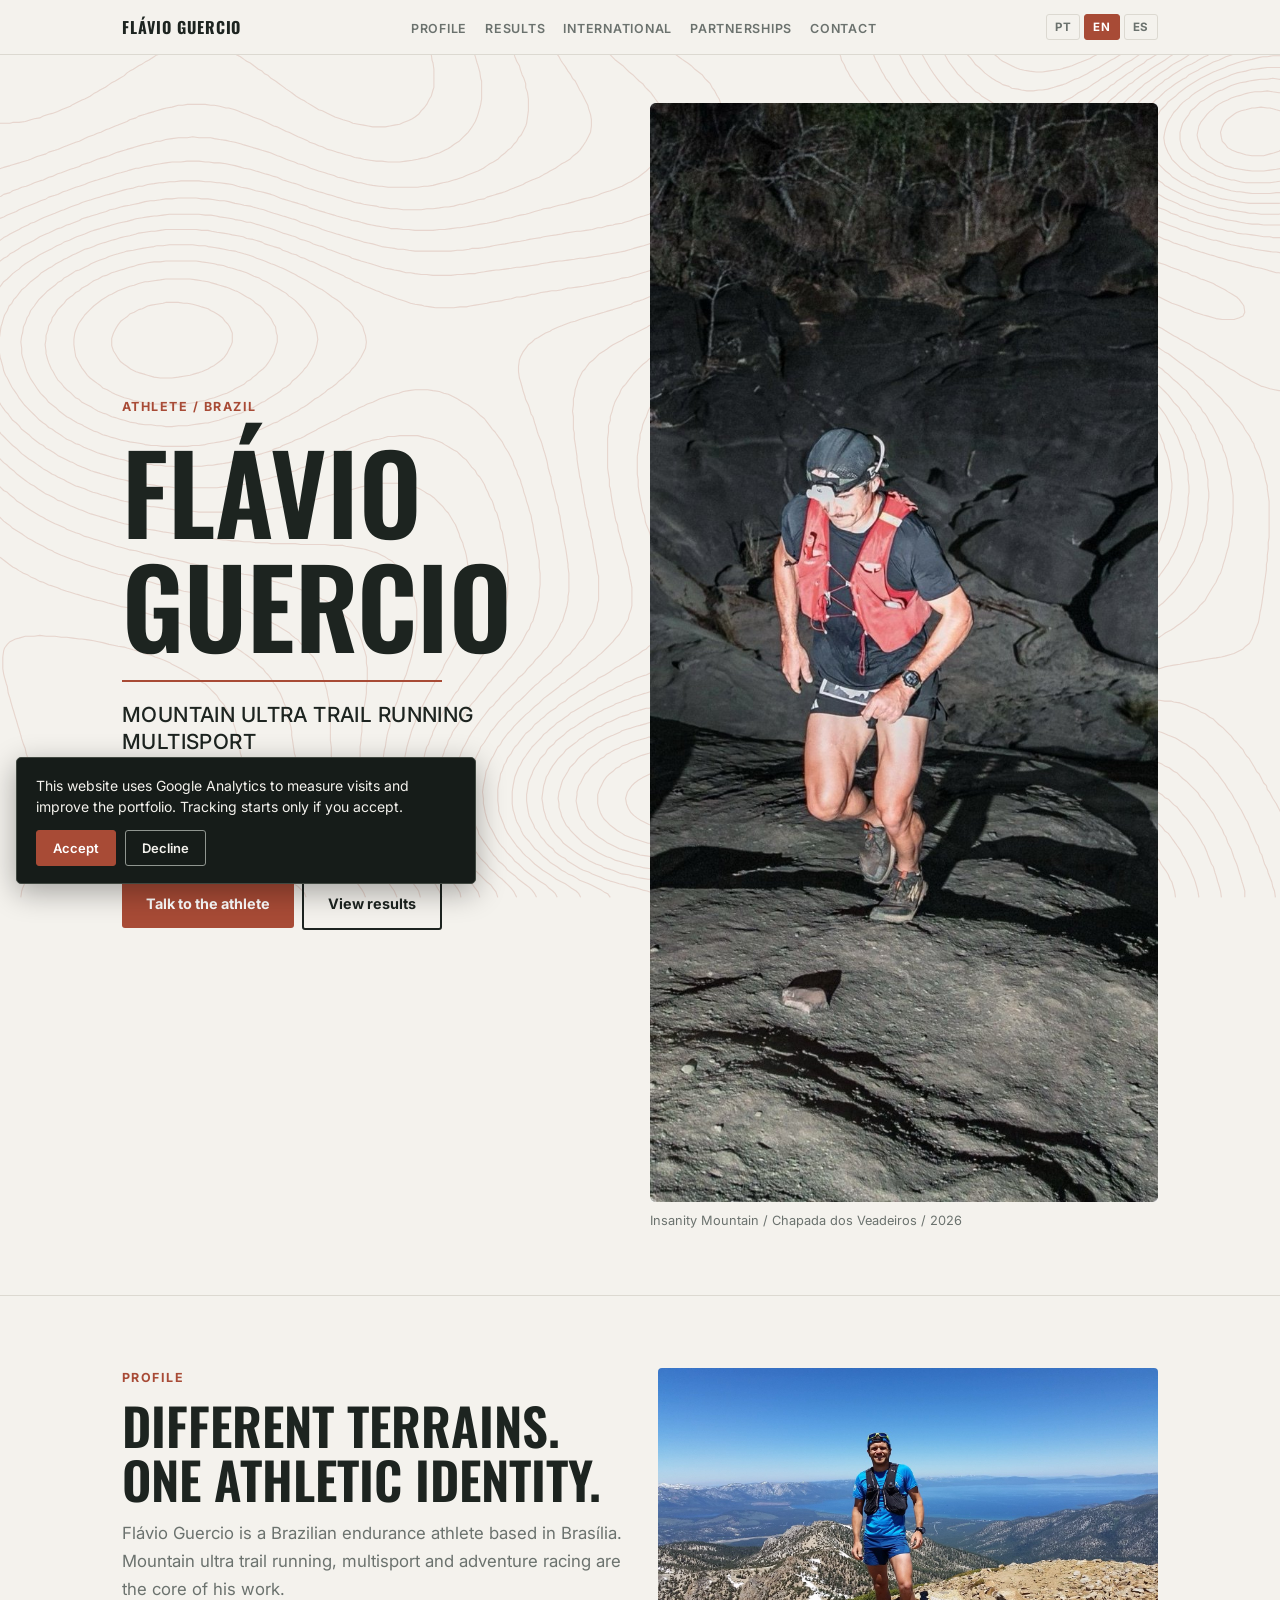
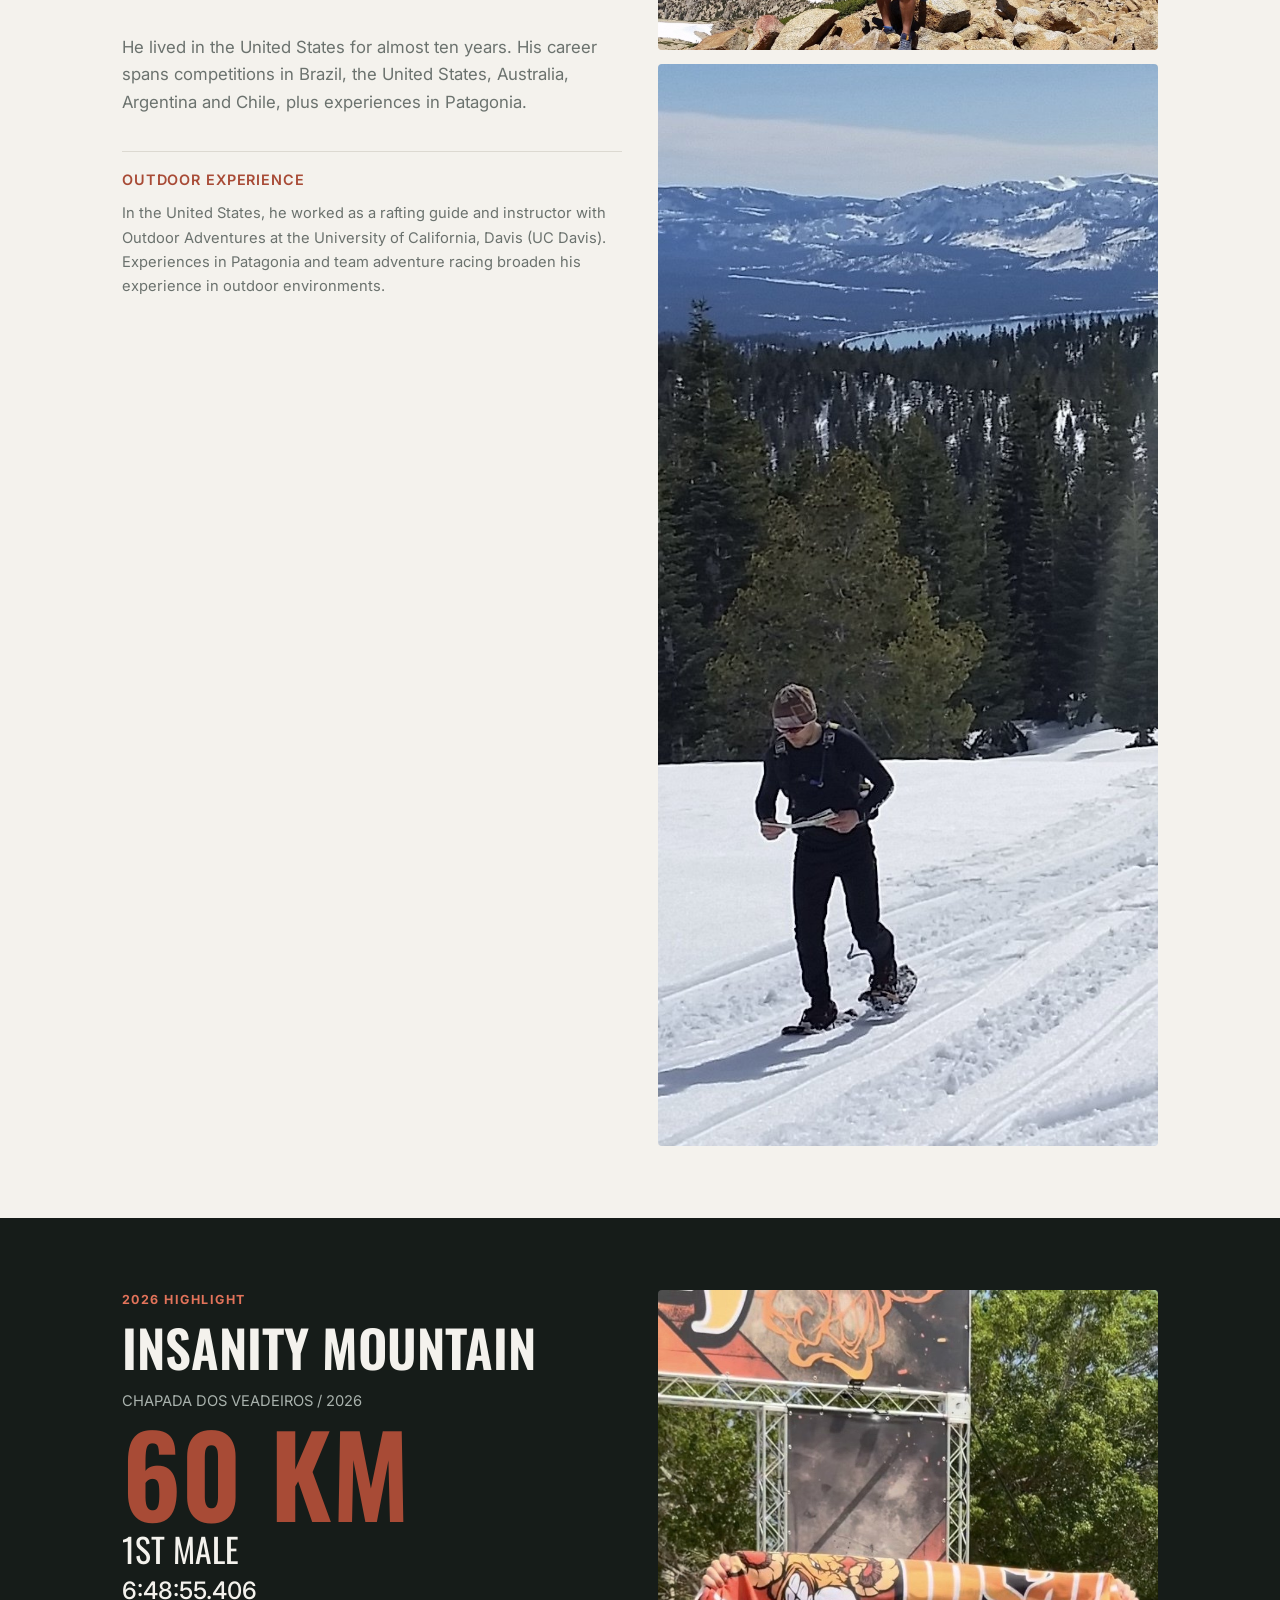
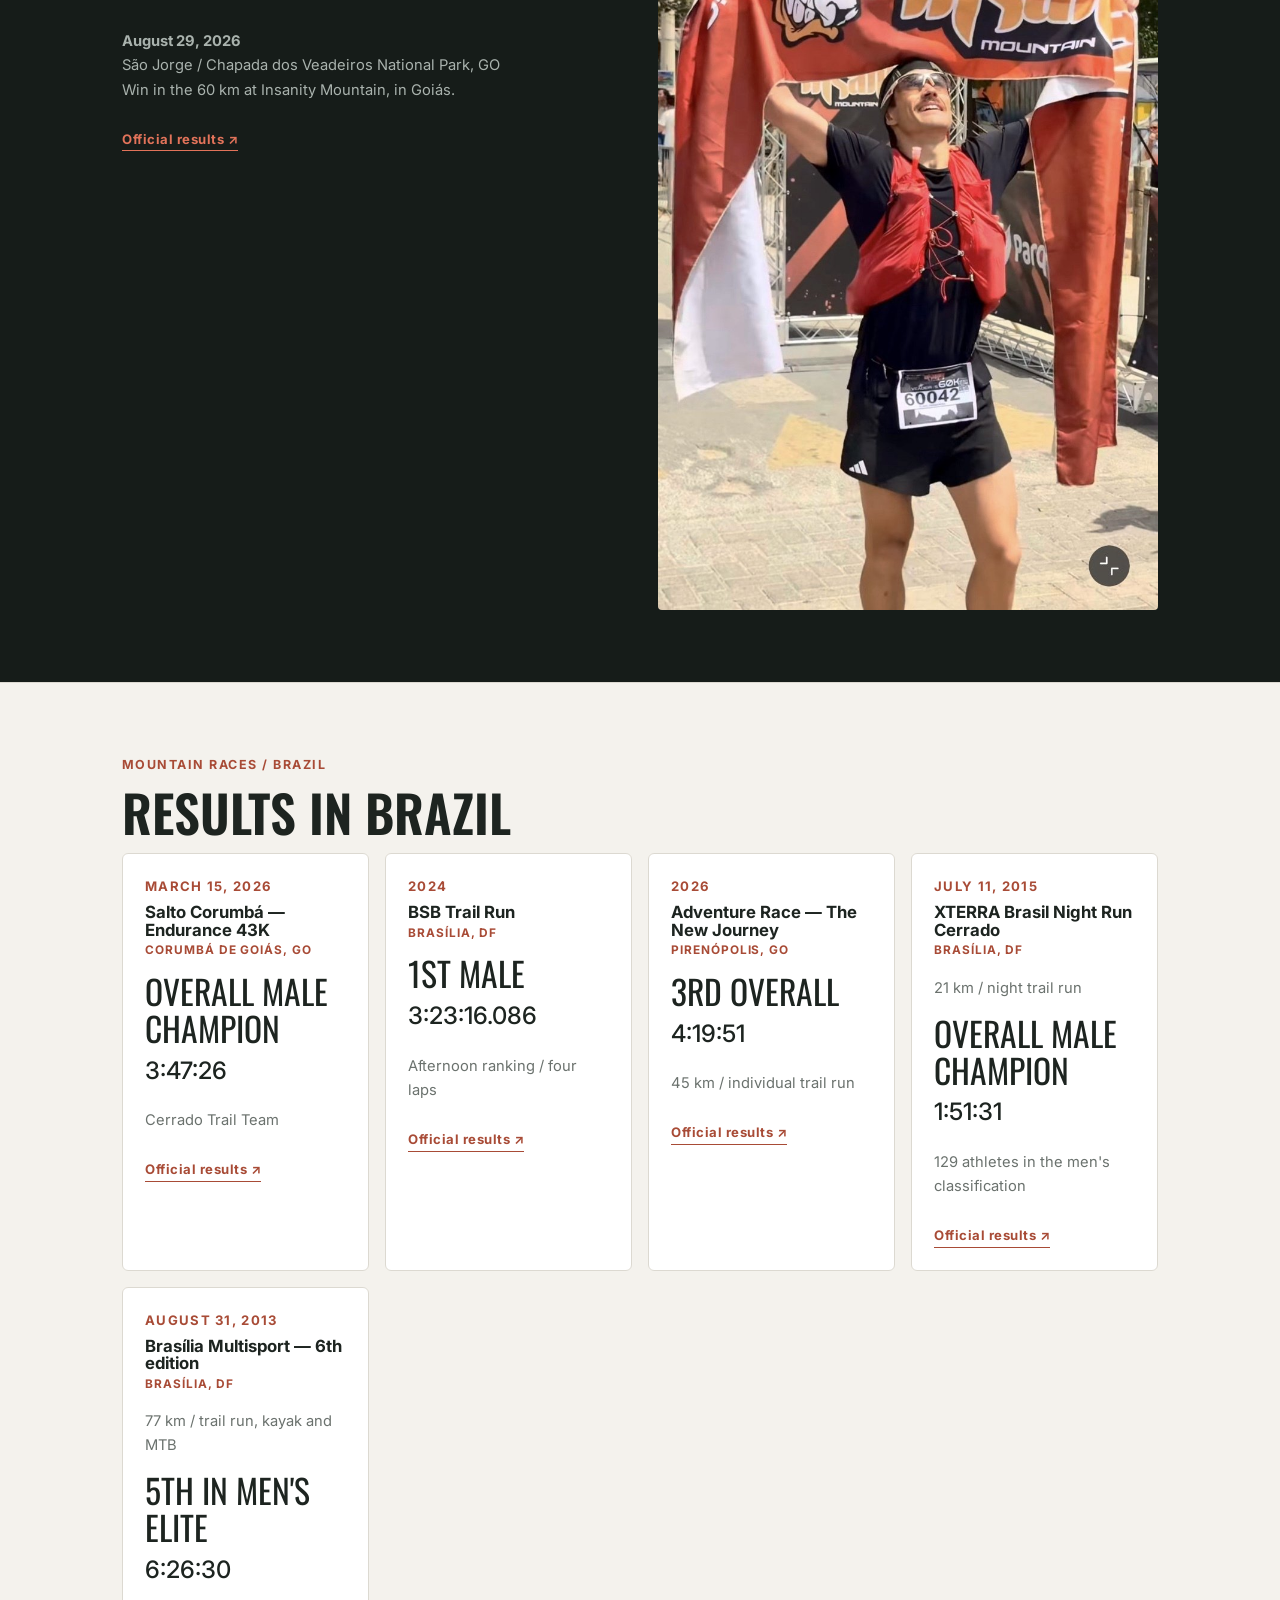
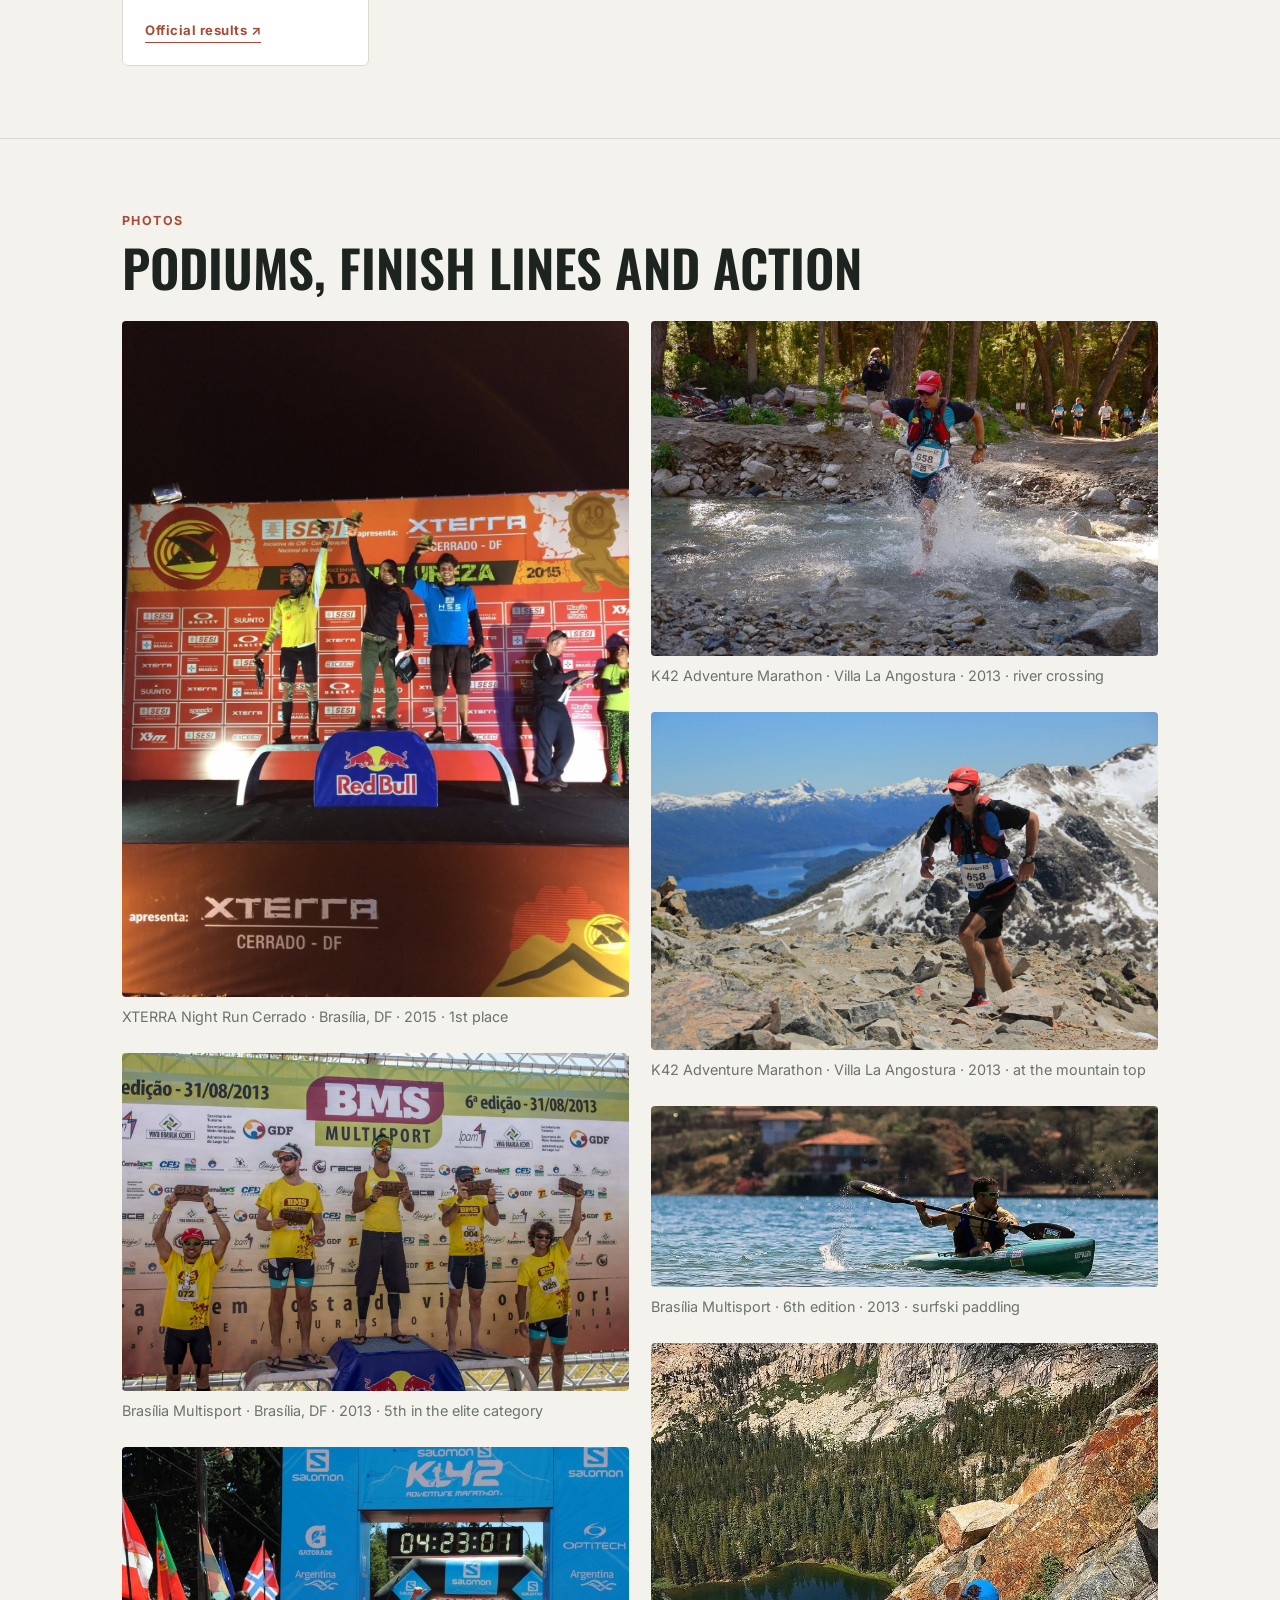
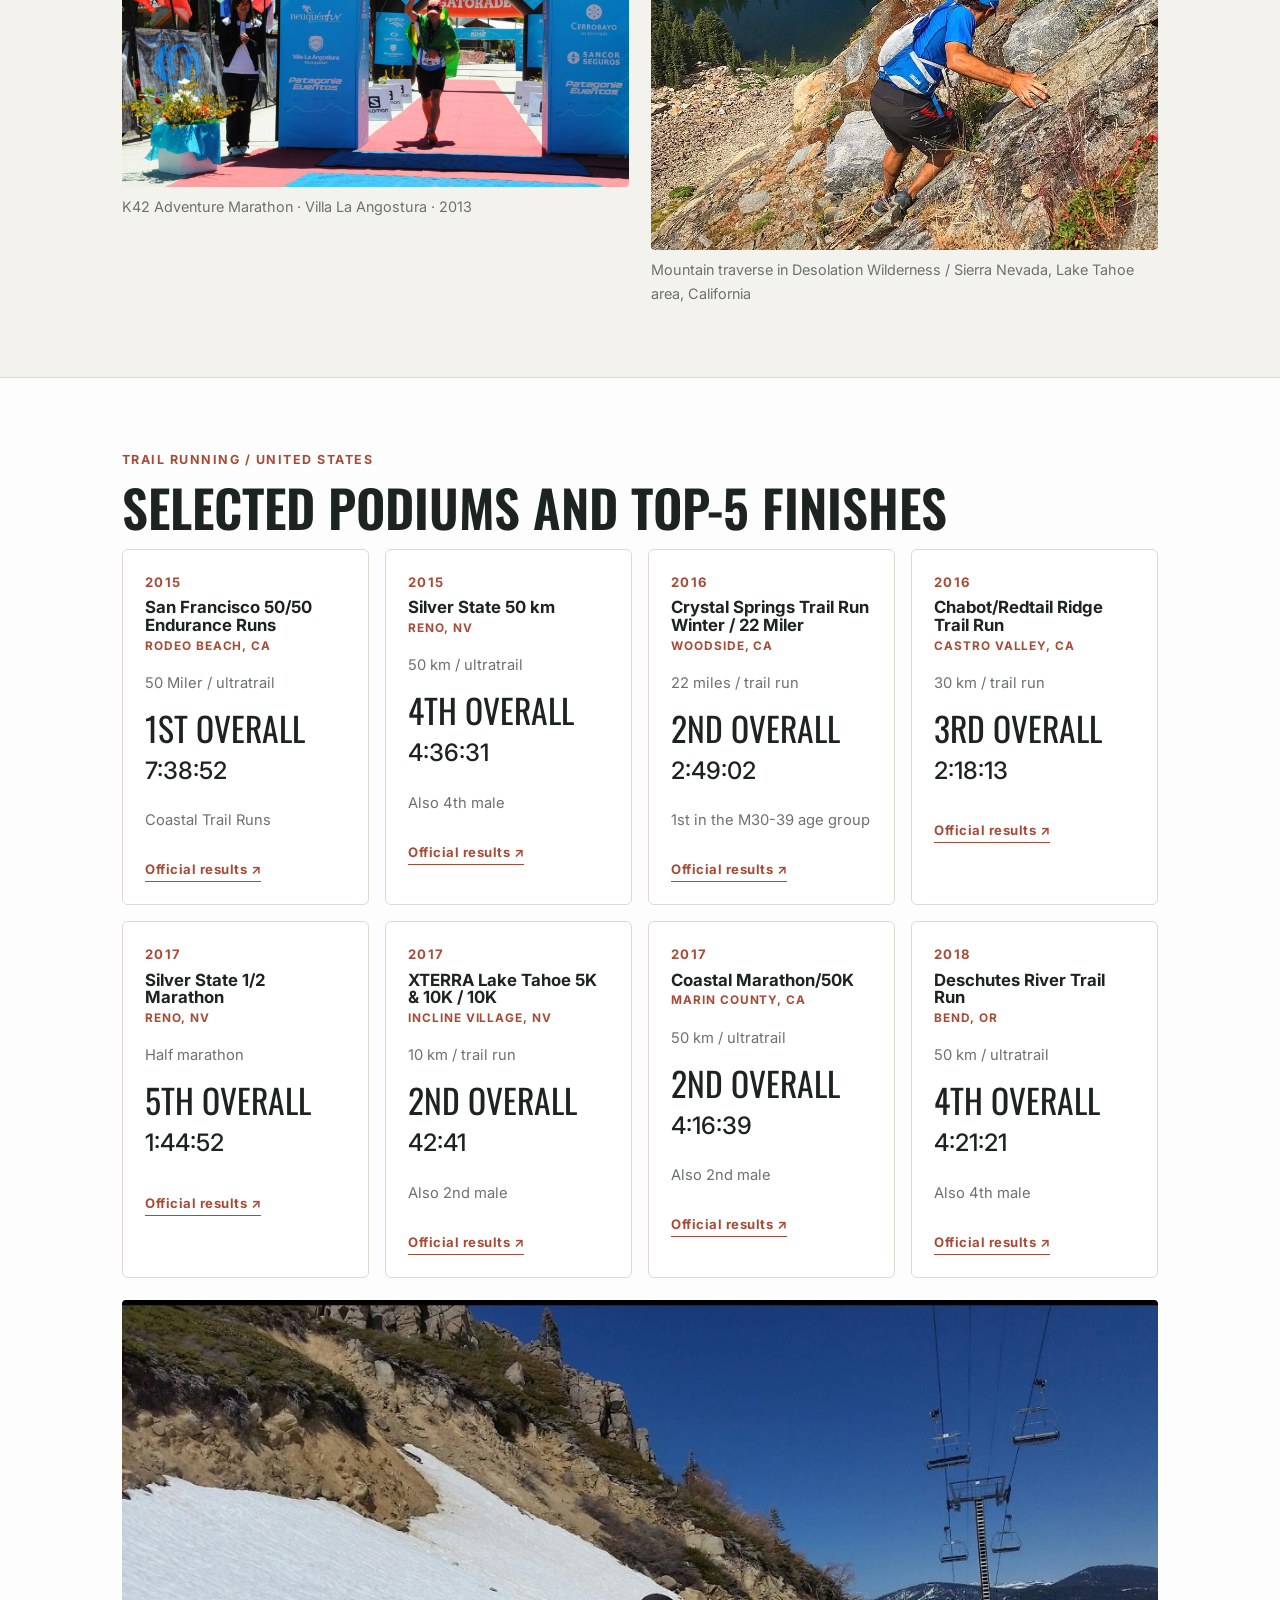
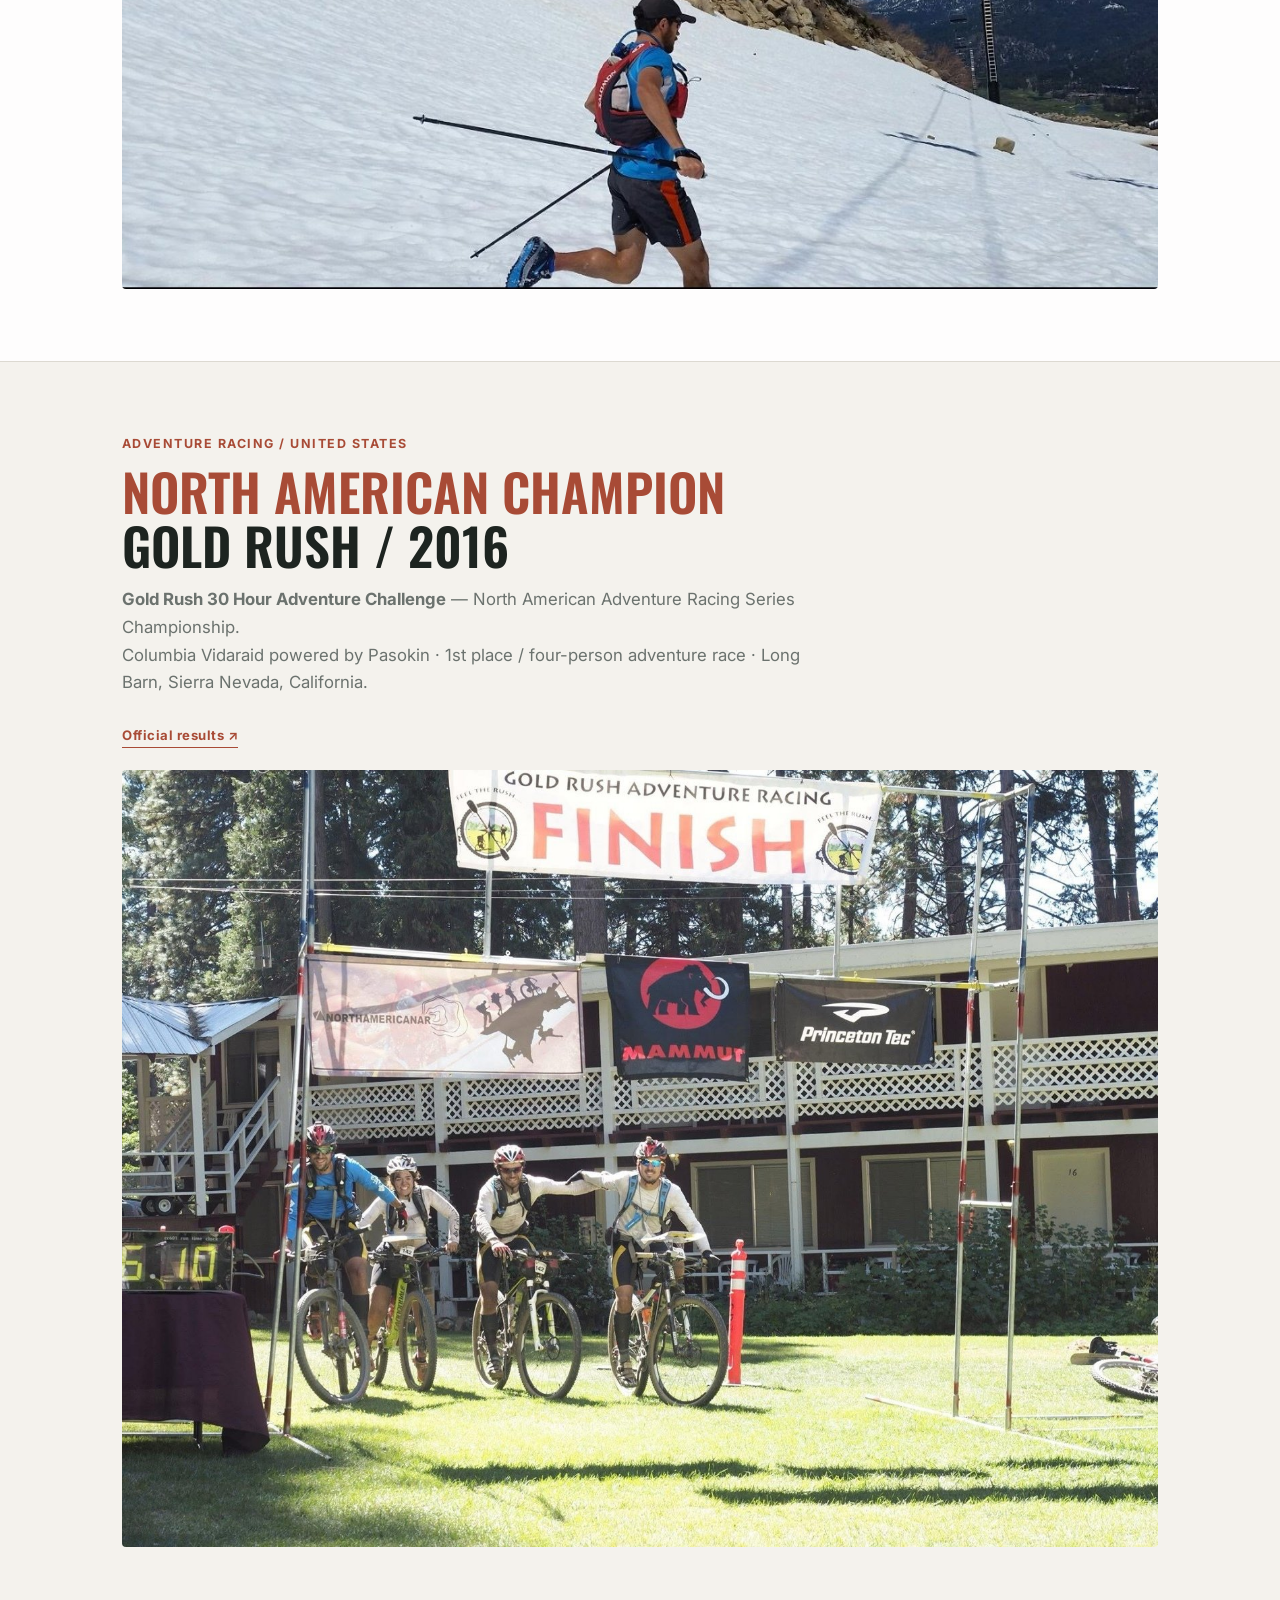
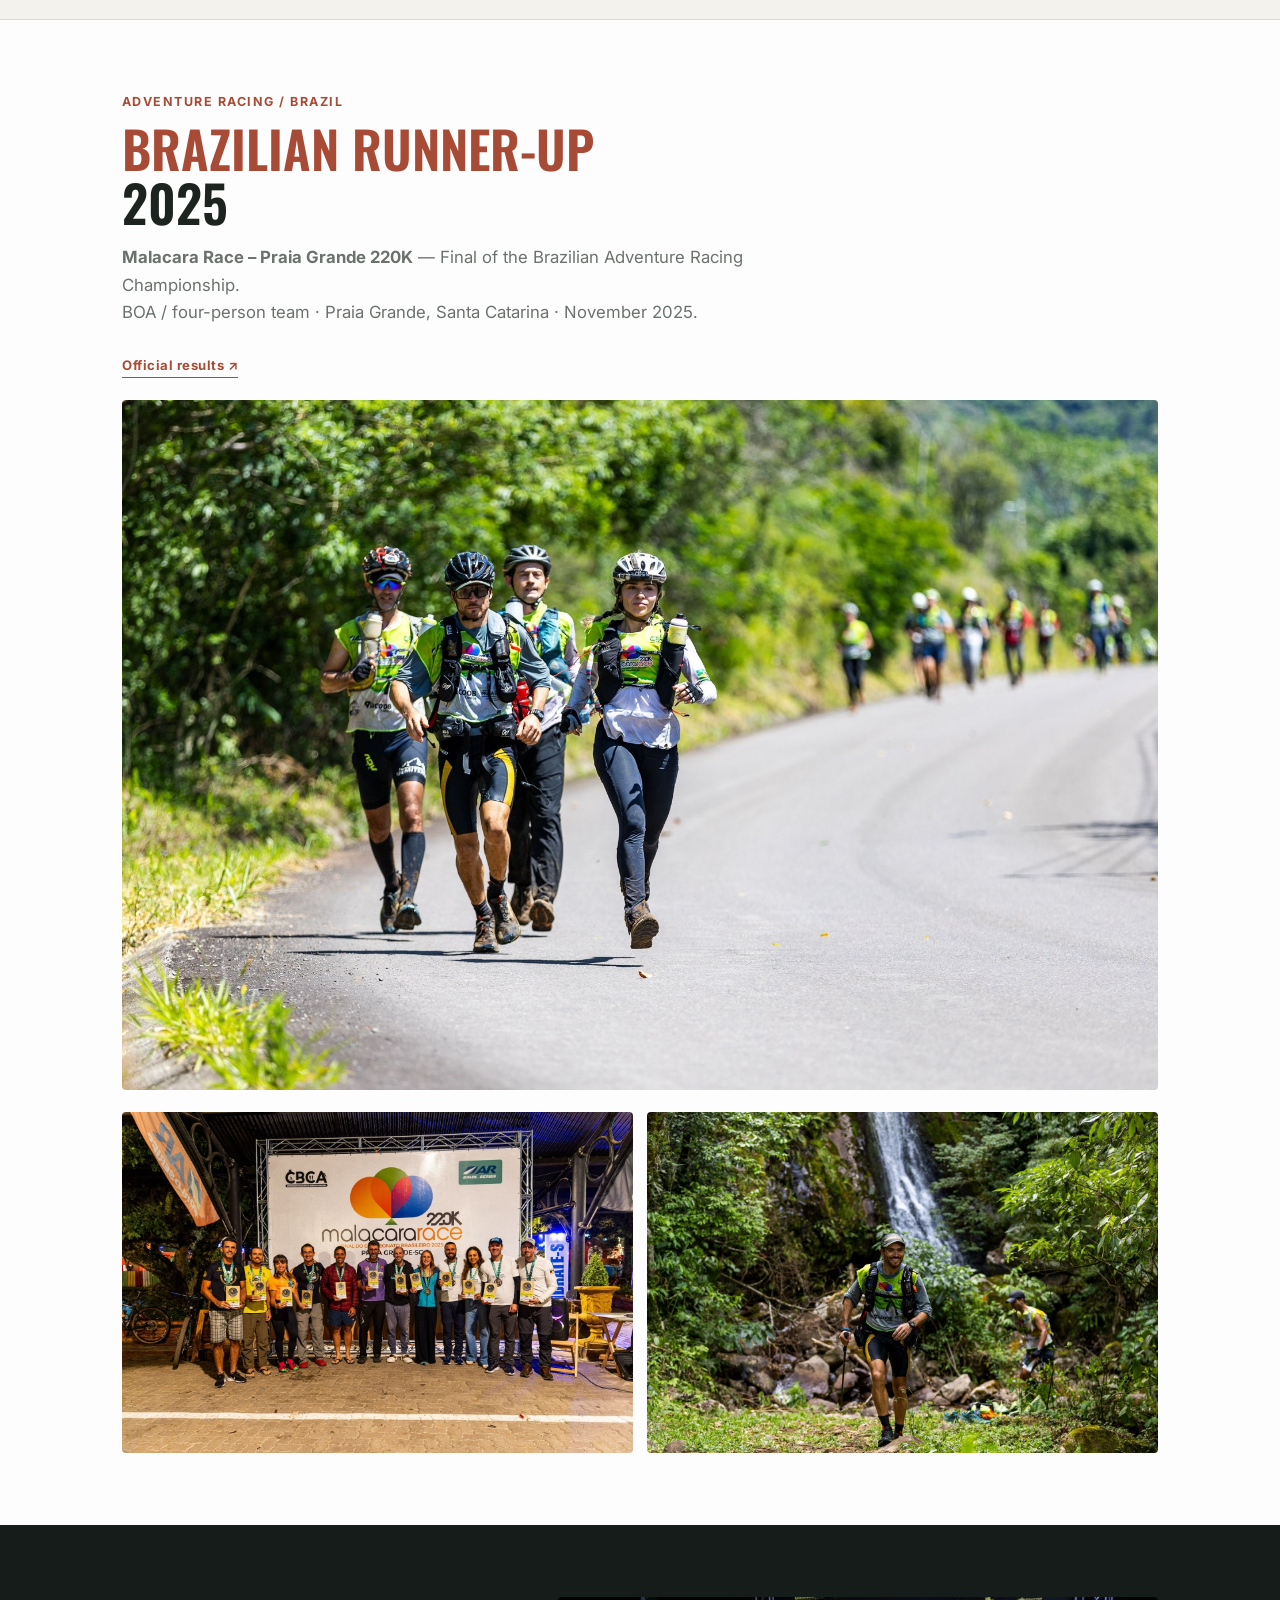
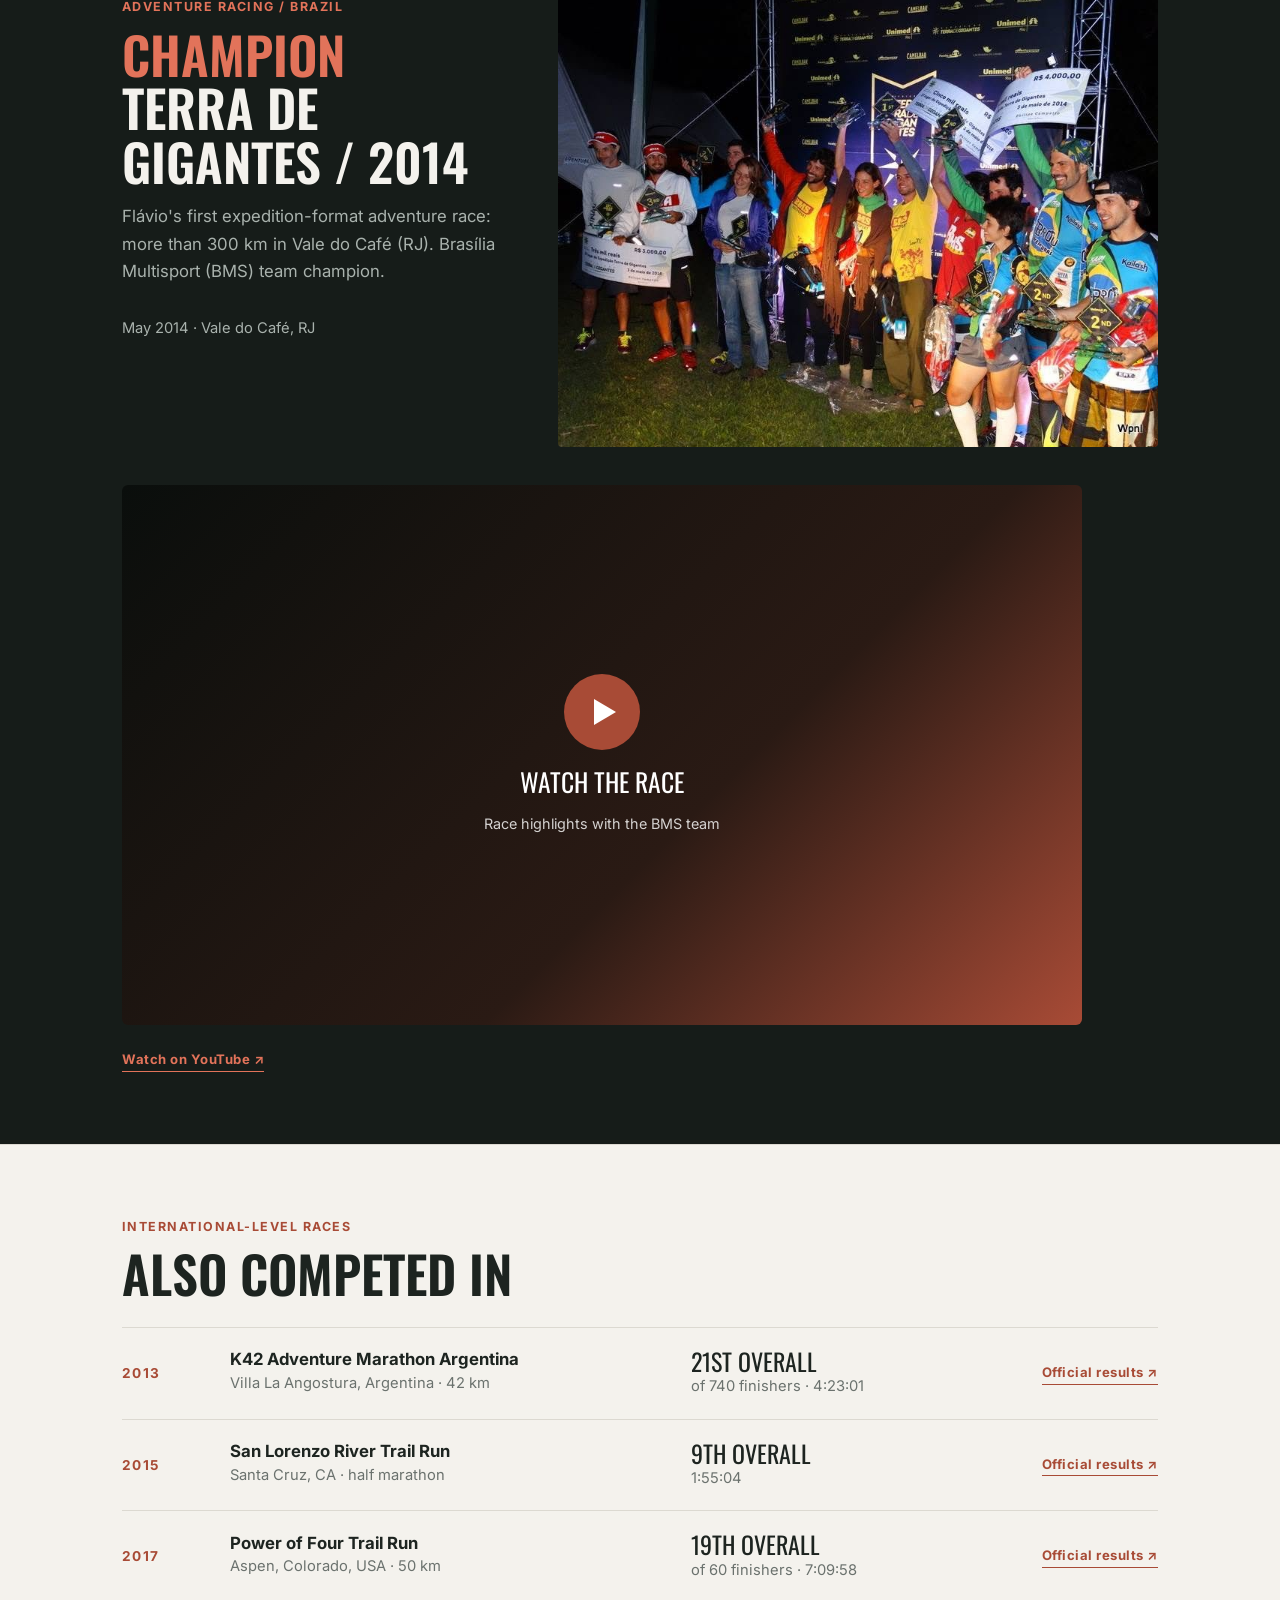
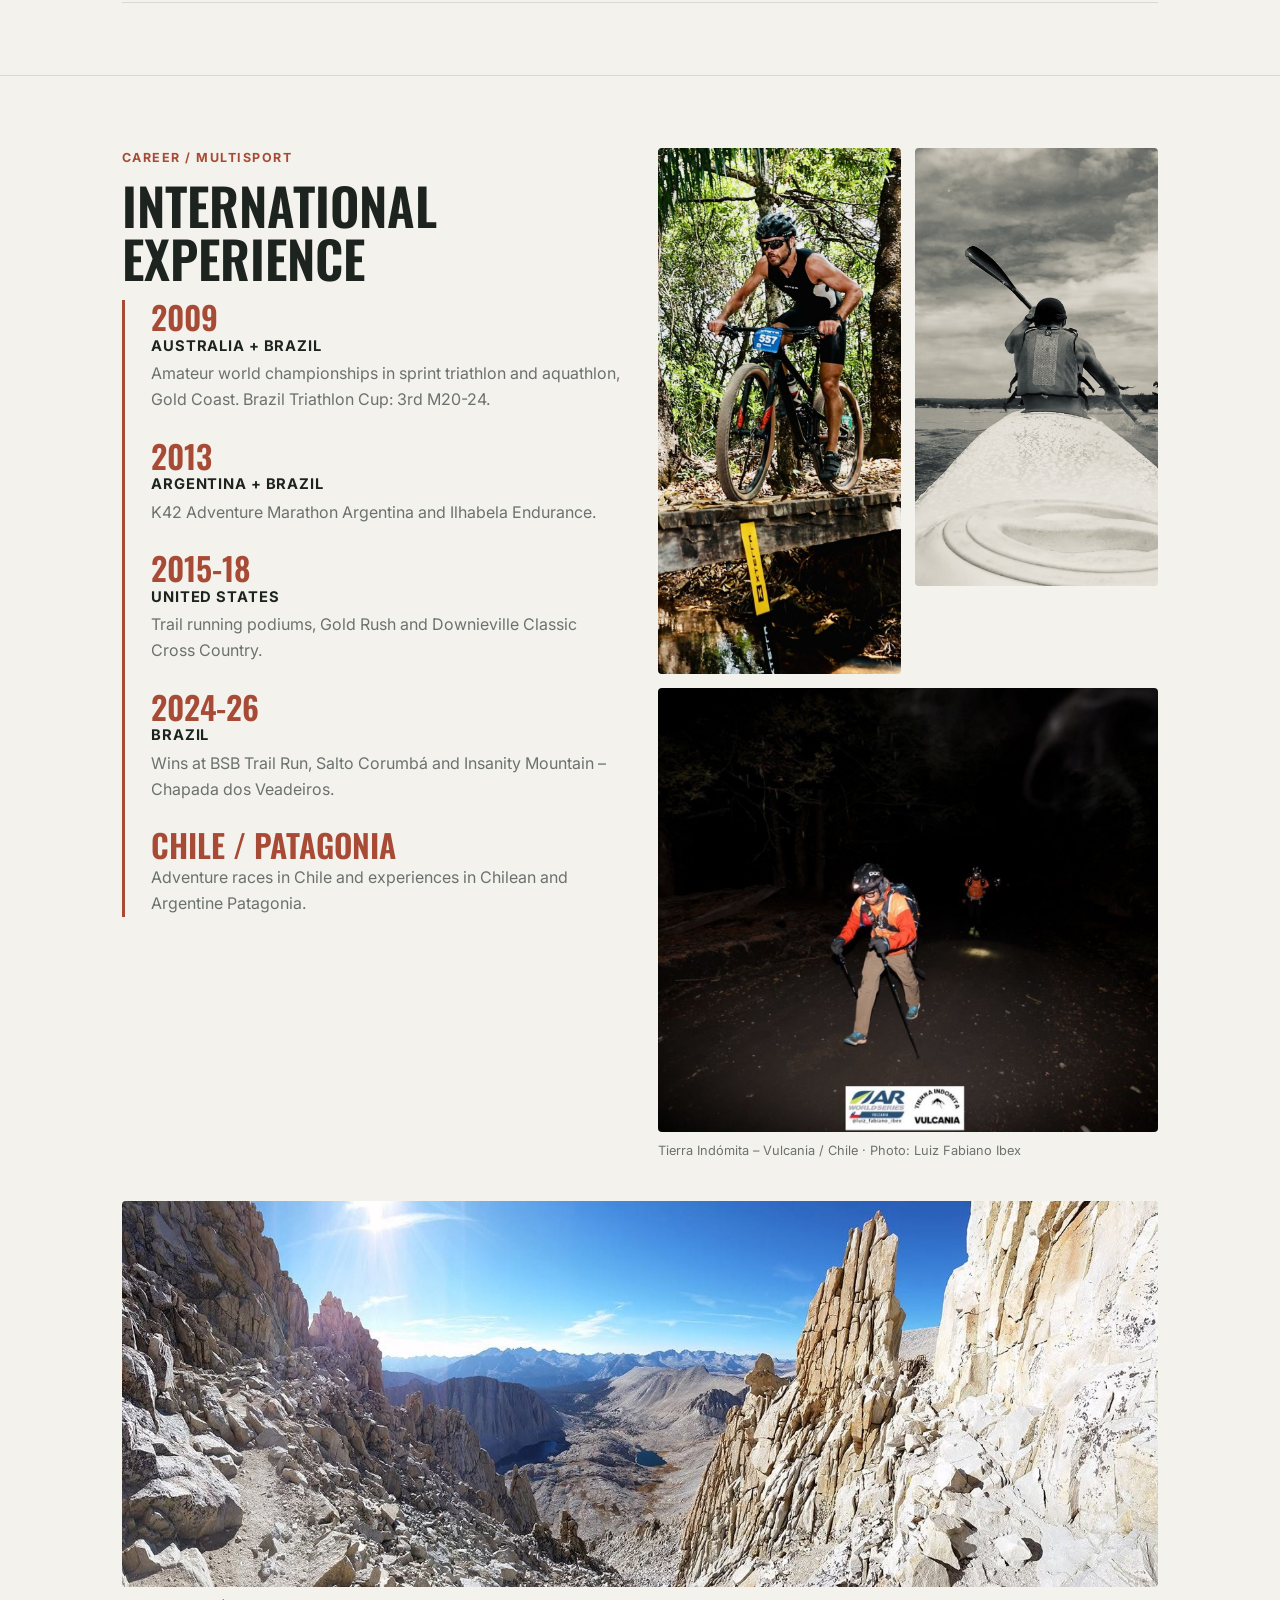
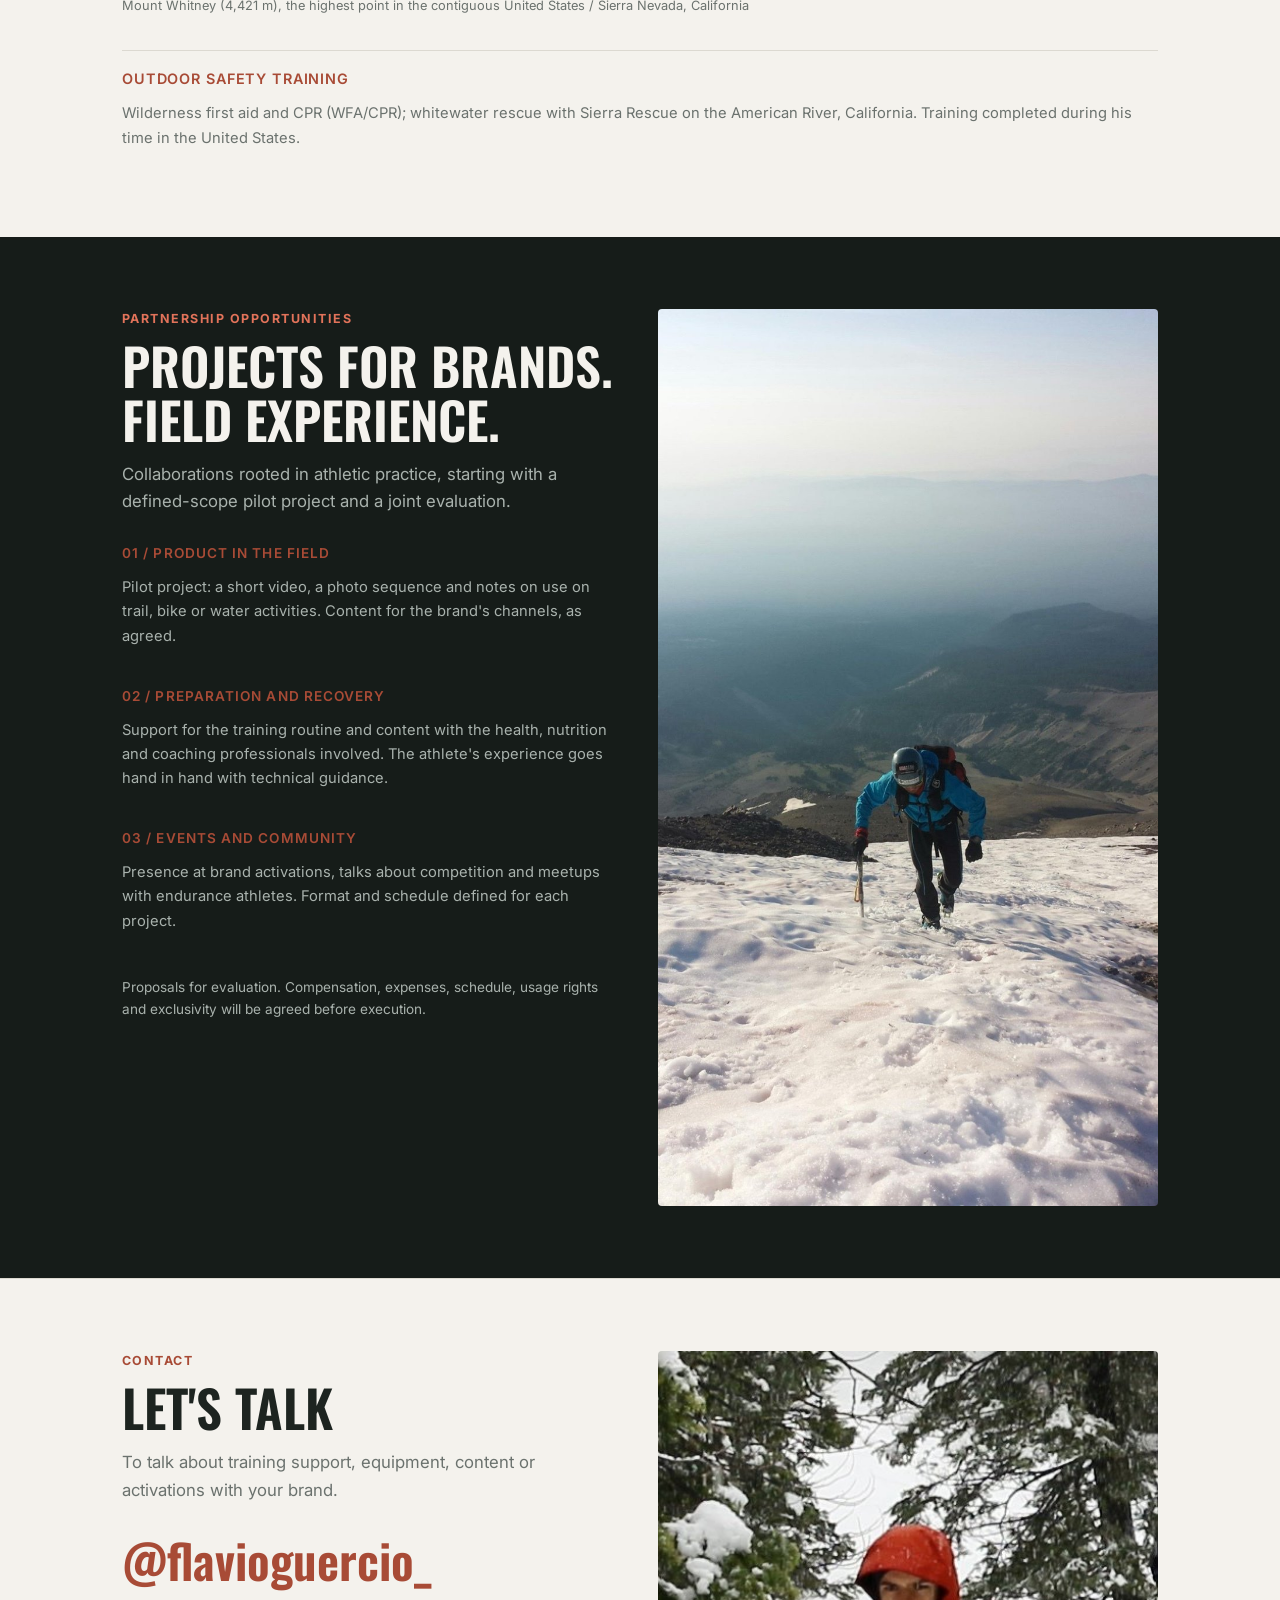
==== commit 8061dbf8: "Update index.html" ====
--- a/index.html
+++ b/index.html
@@ -204,5 +204,6 @@
 if(!L){const nl=(navigator.language||"pt").slice(0,2);L=(nl==="en"||nl==="es")?nl:"pt"}
 setLang(L);
 </script>
+<script src="site-analytics.js" defer></script>
 </body>
 </html>
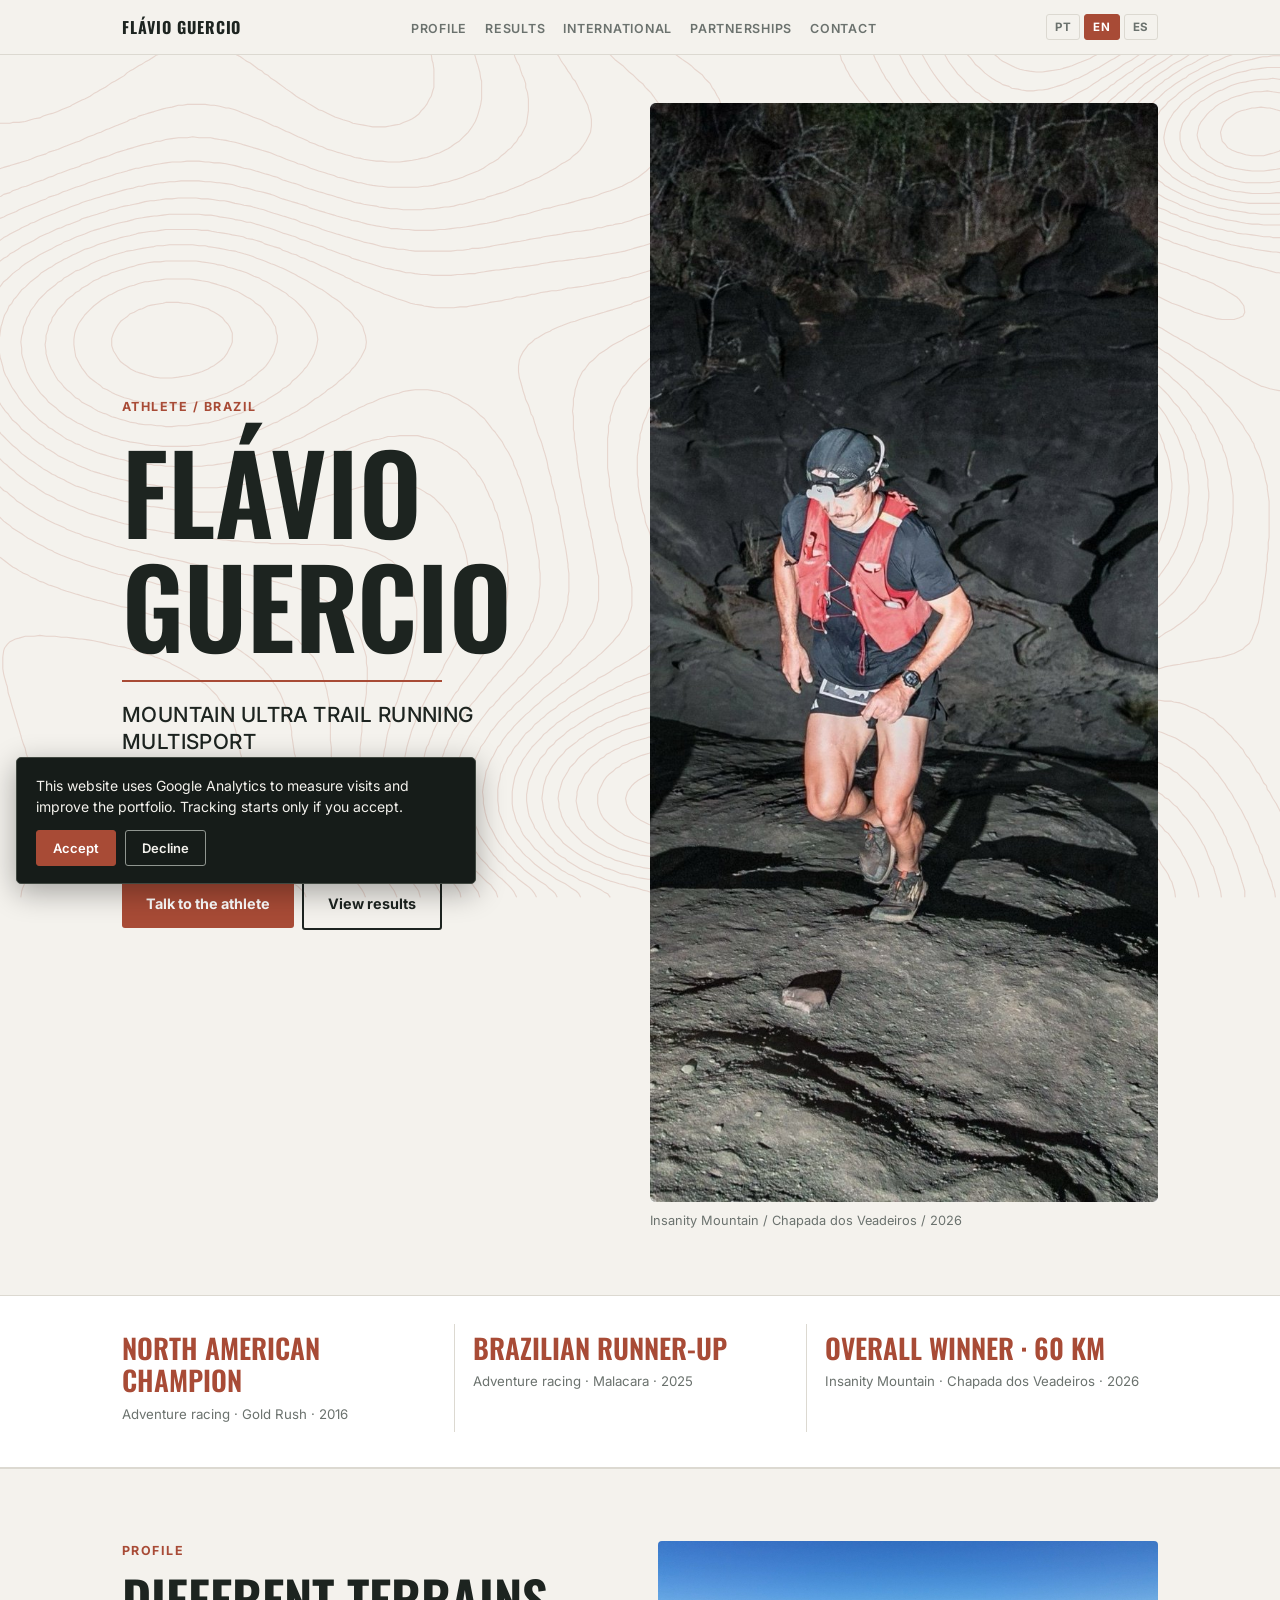
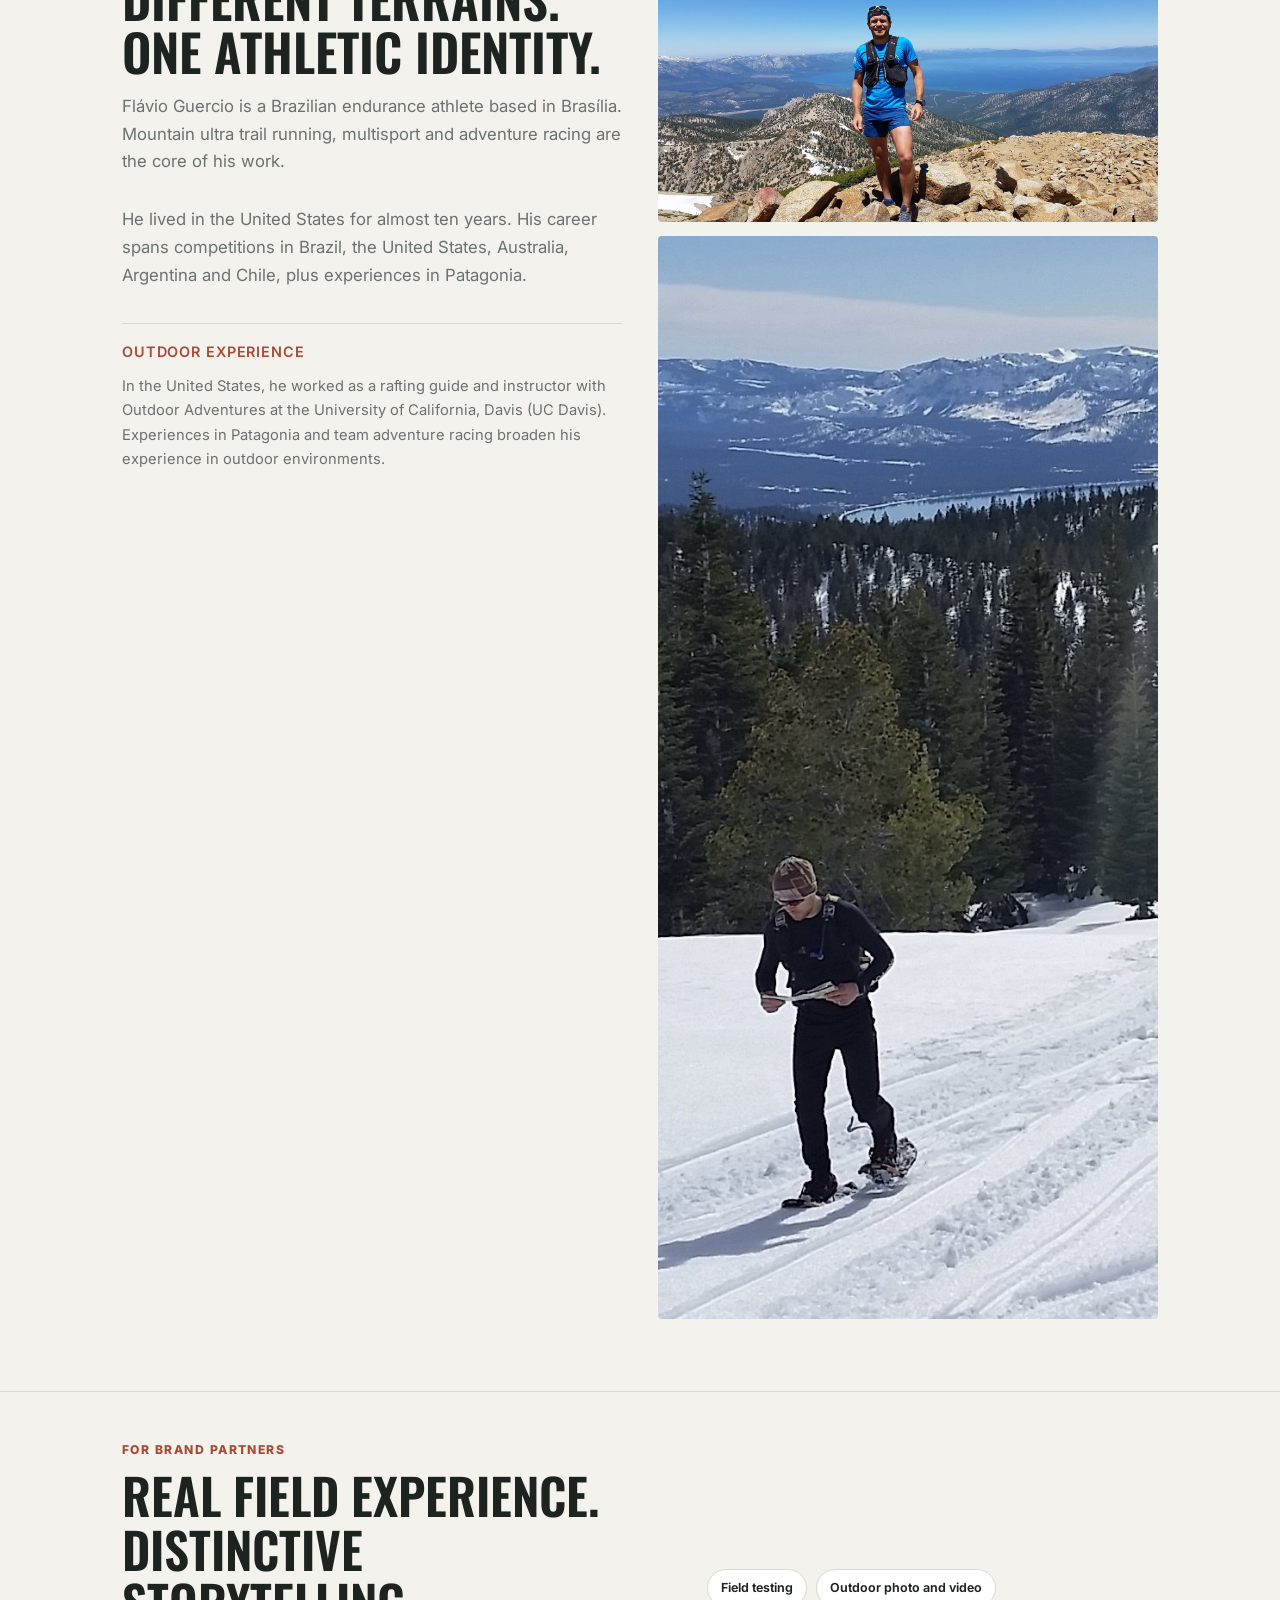
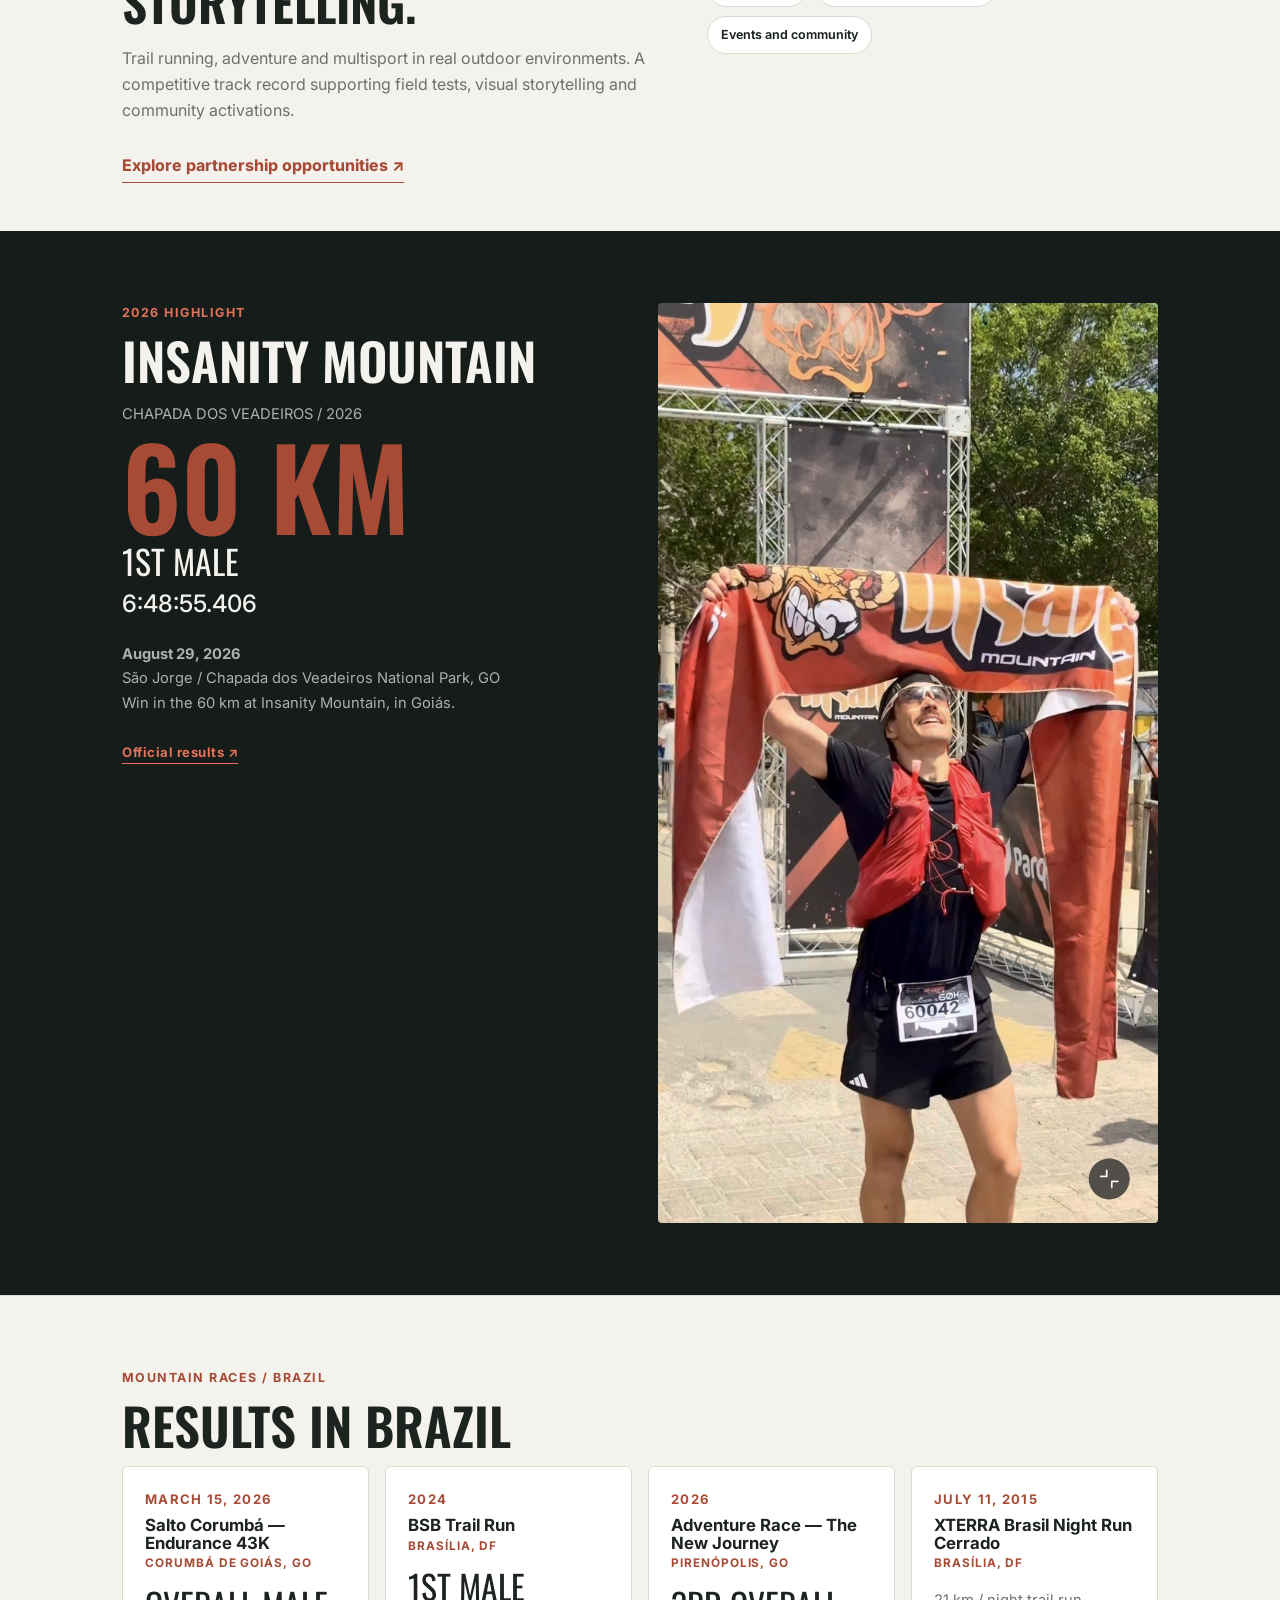
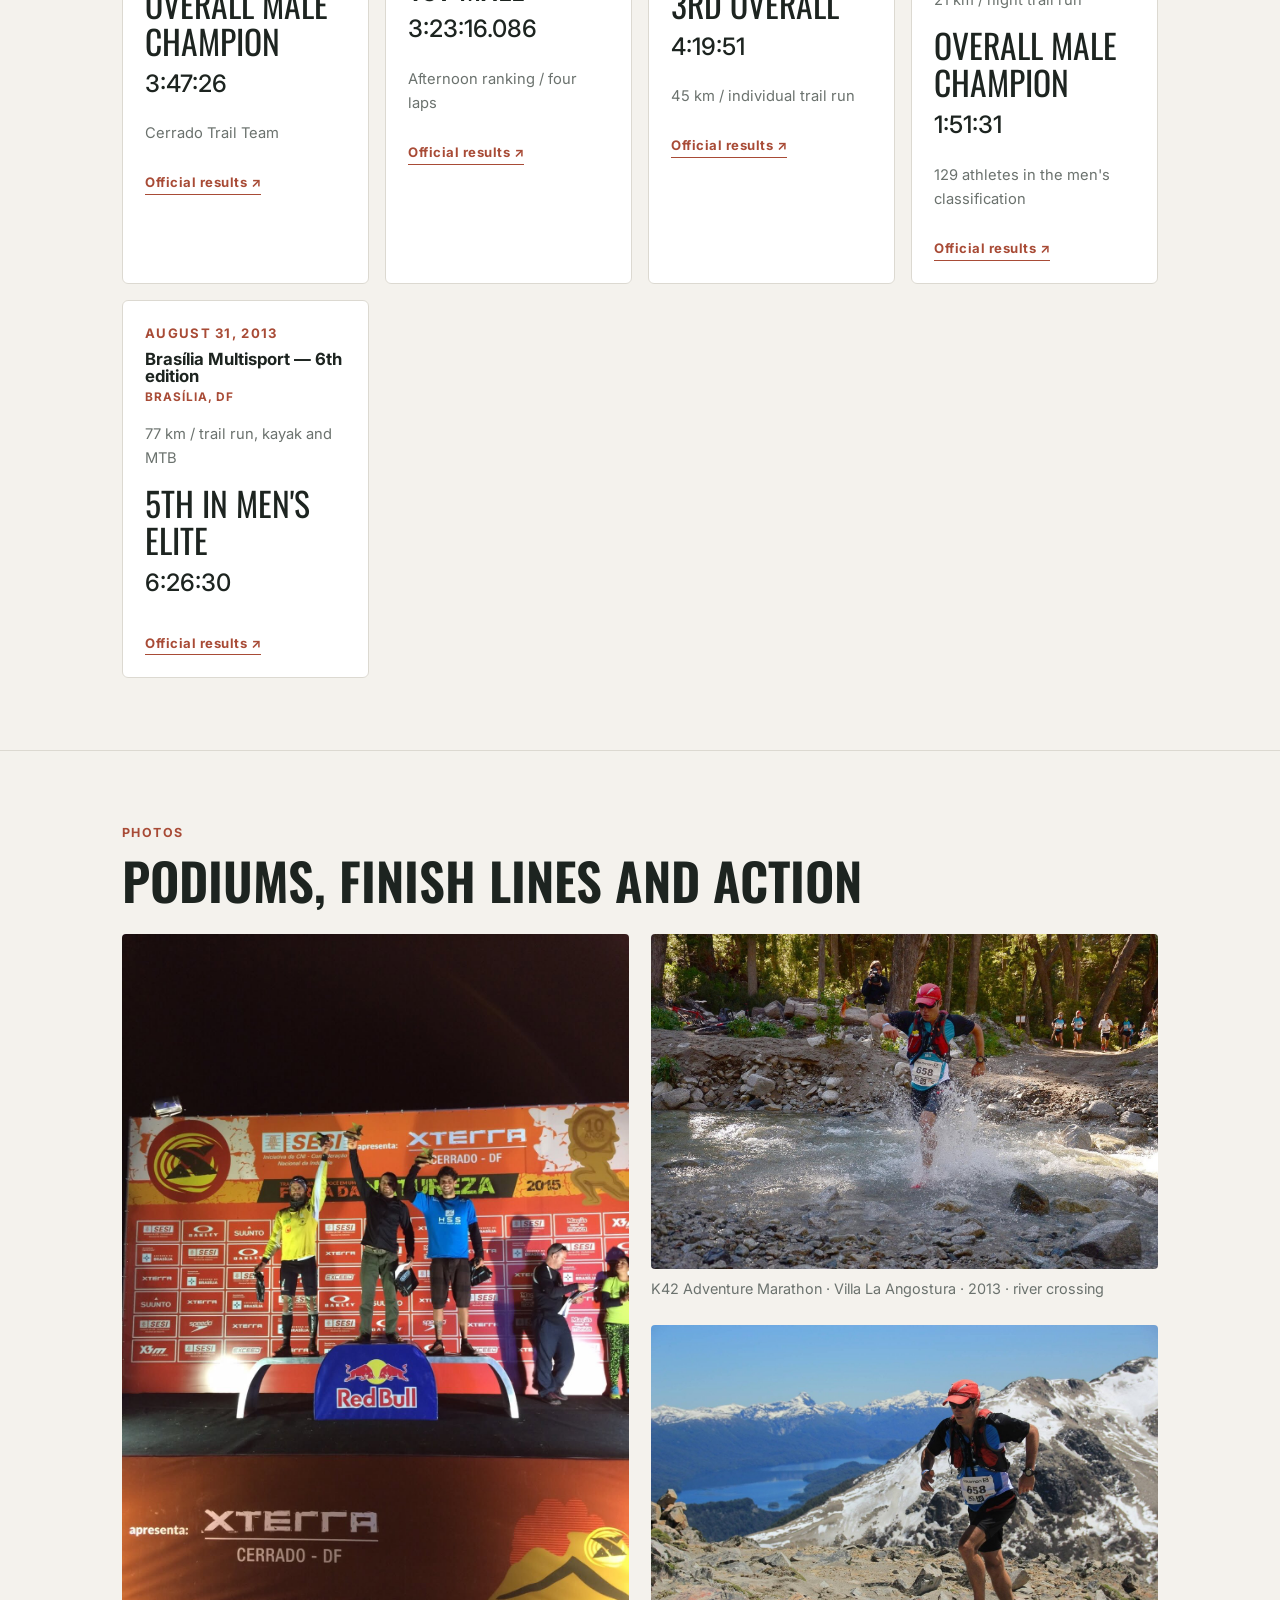
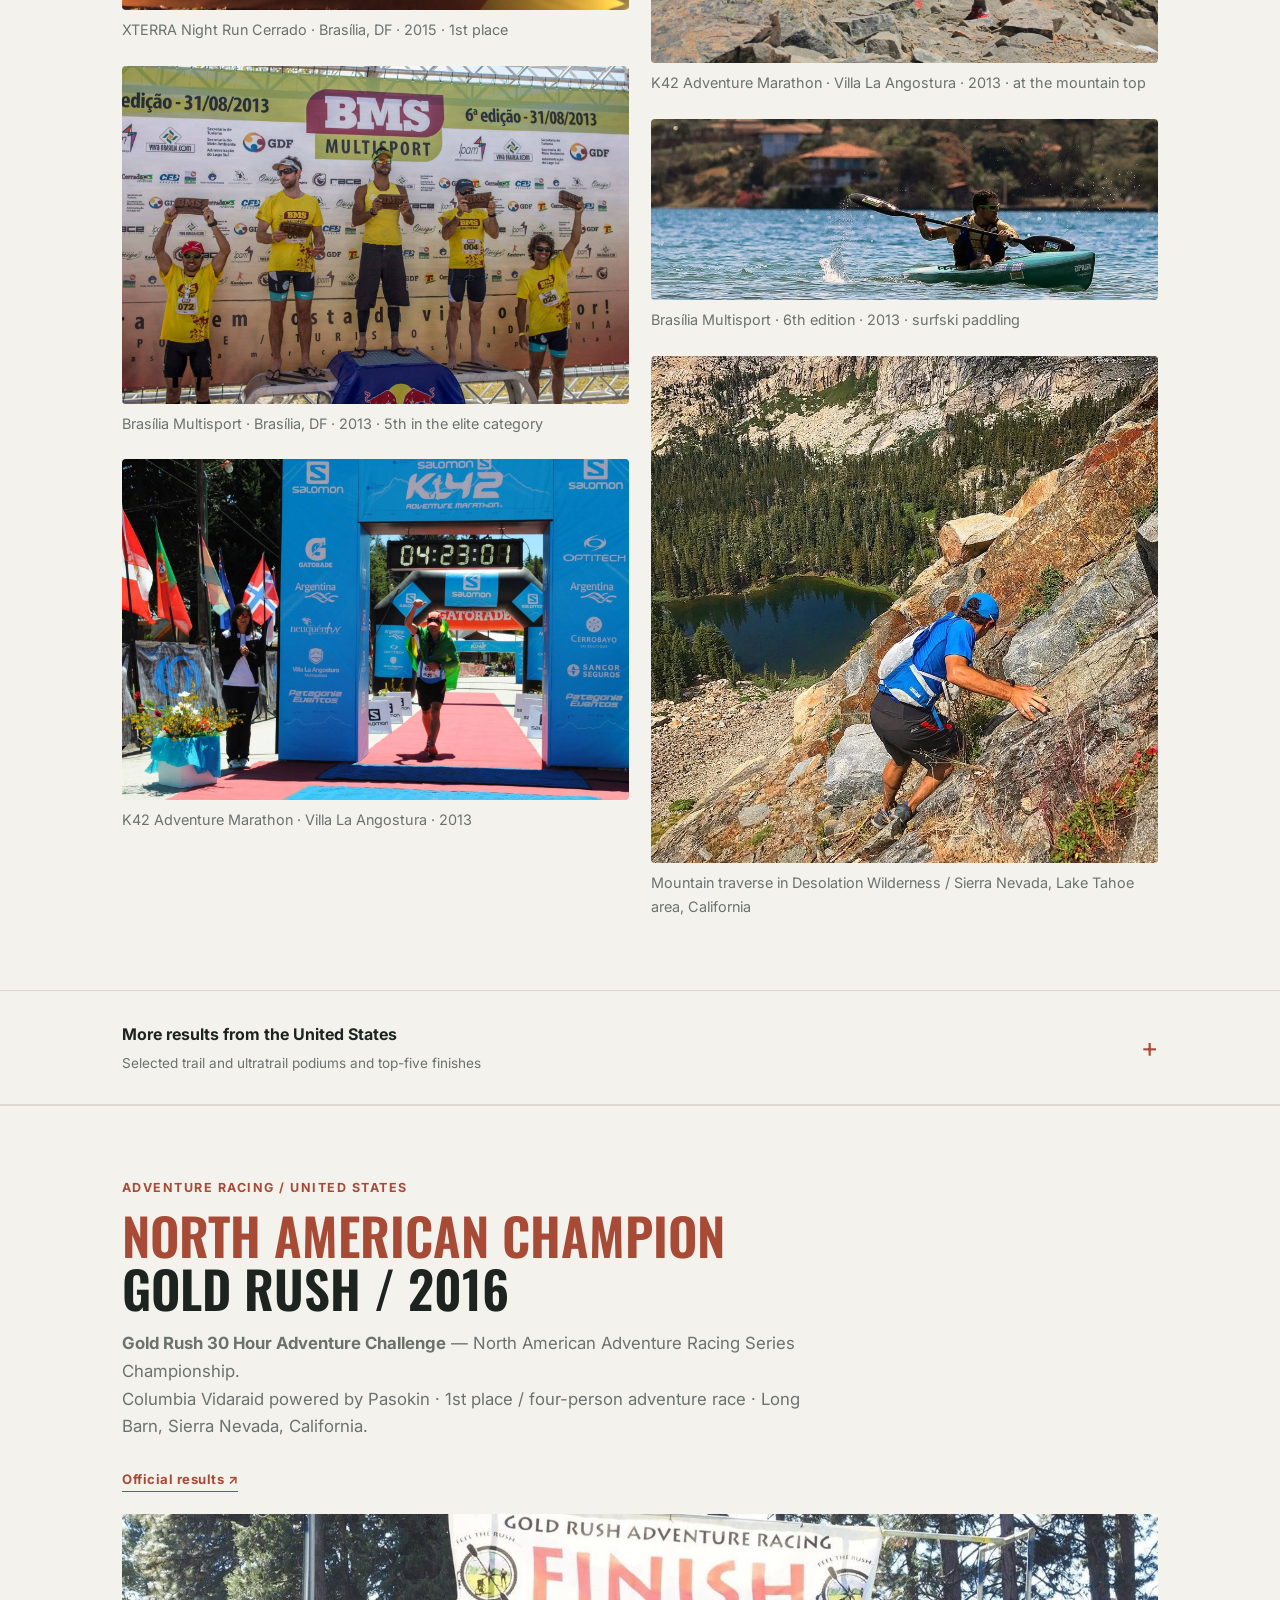
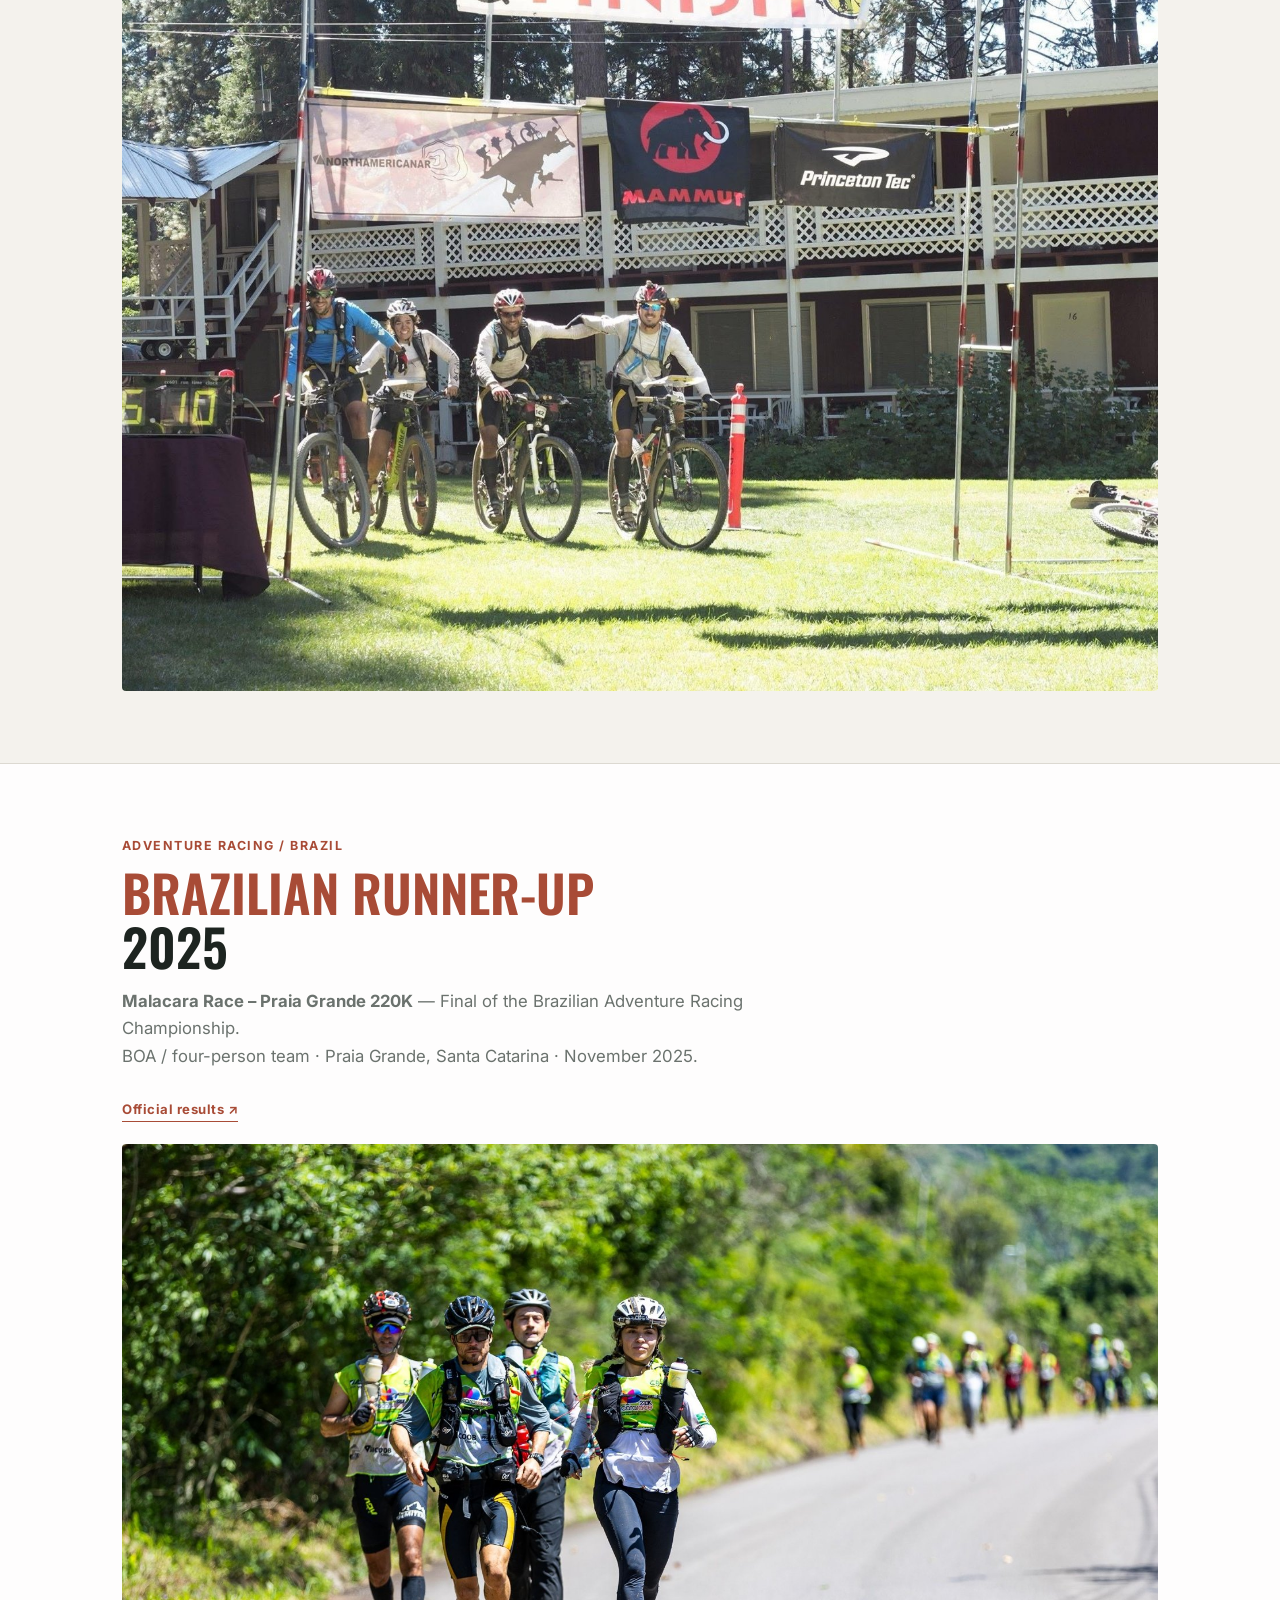
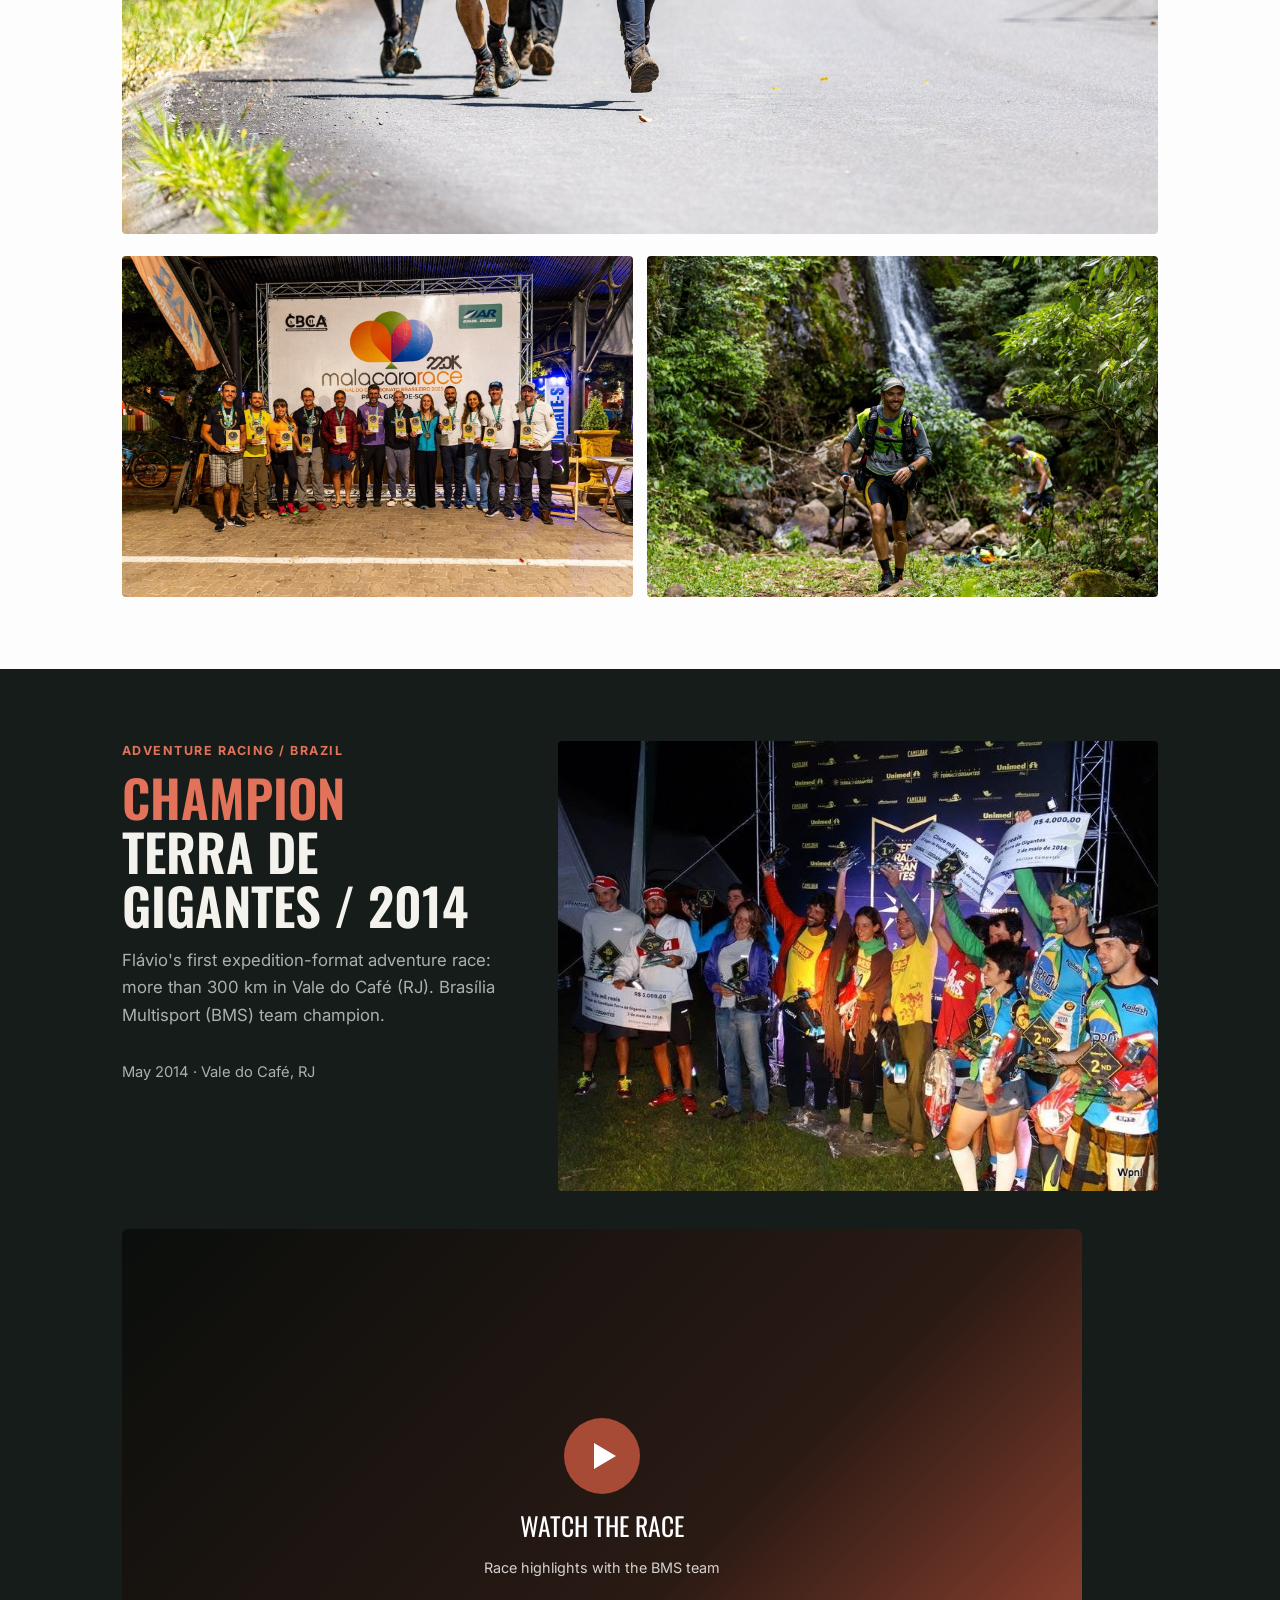
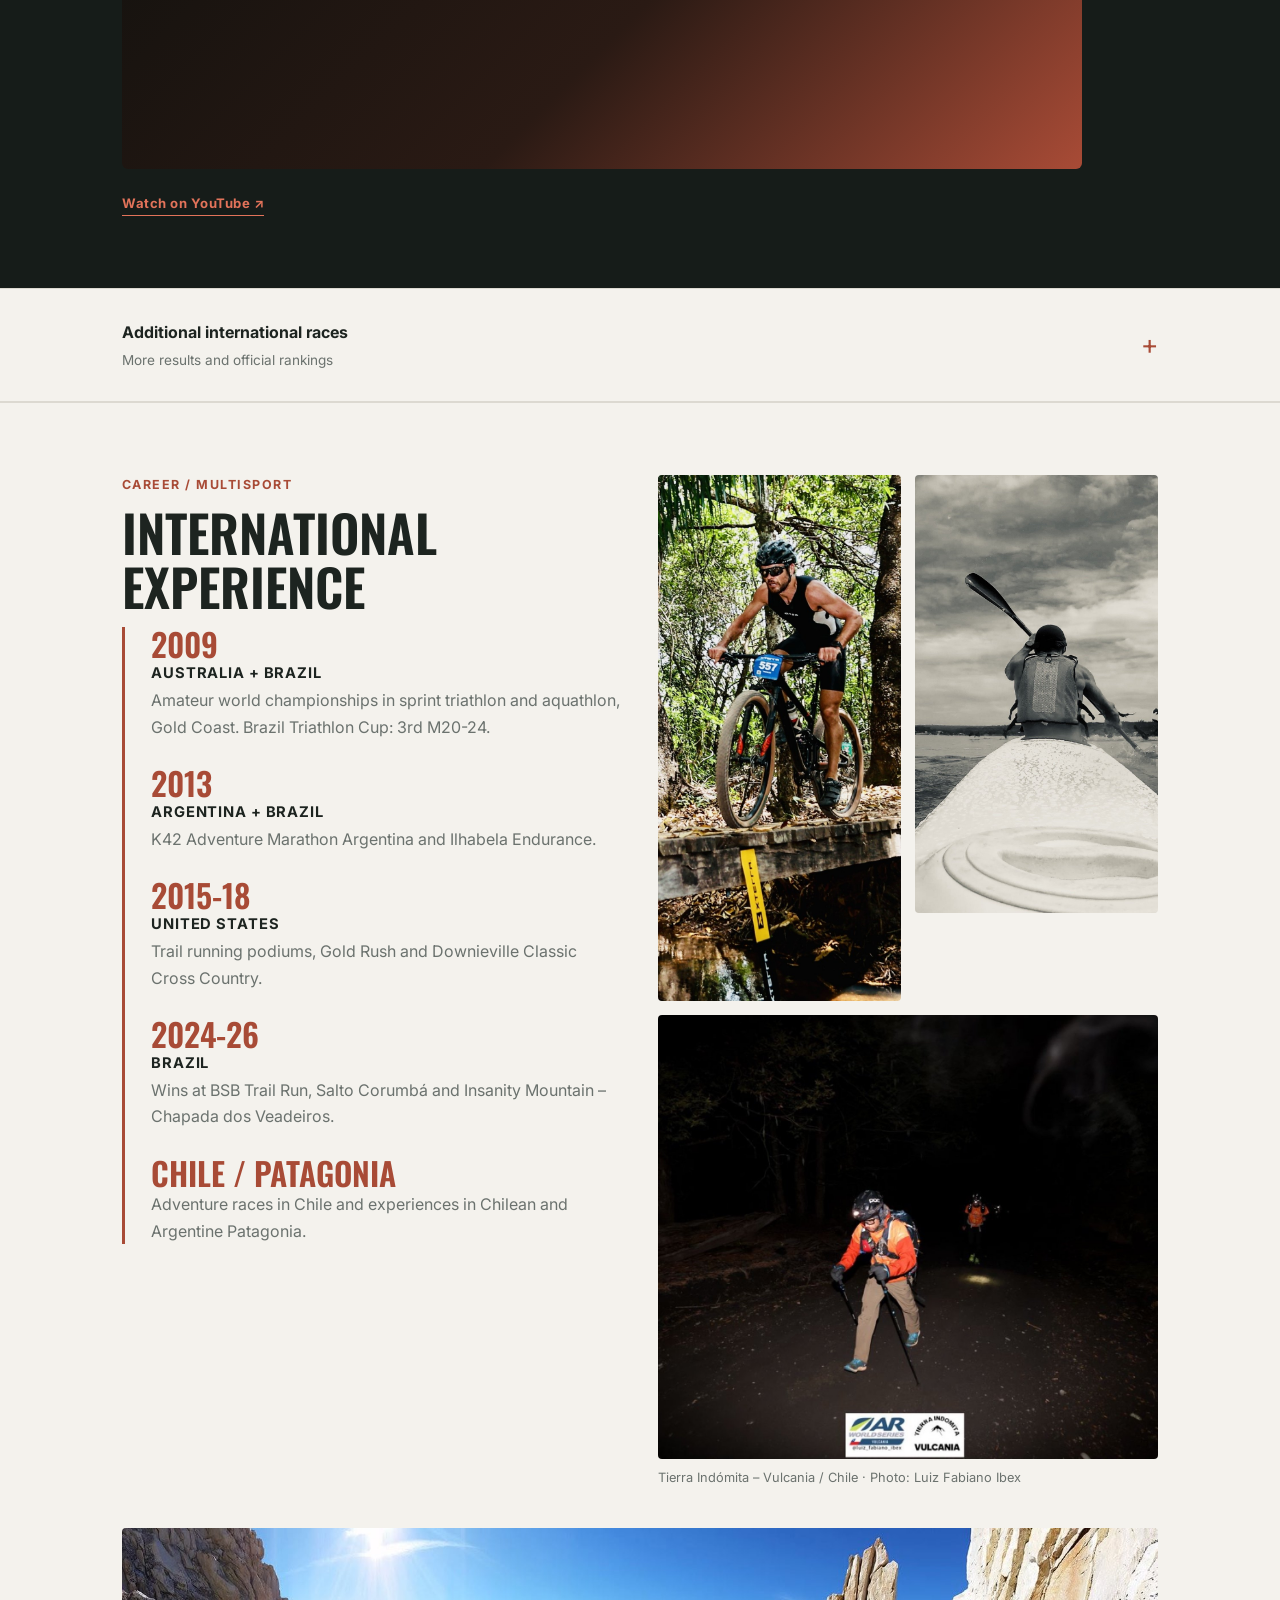
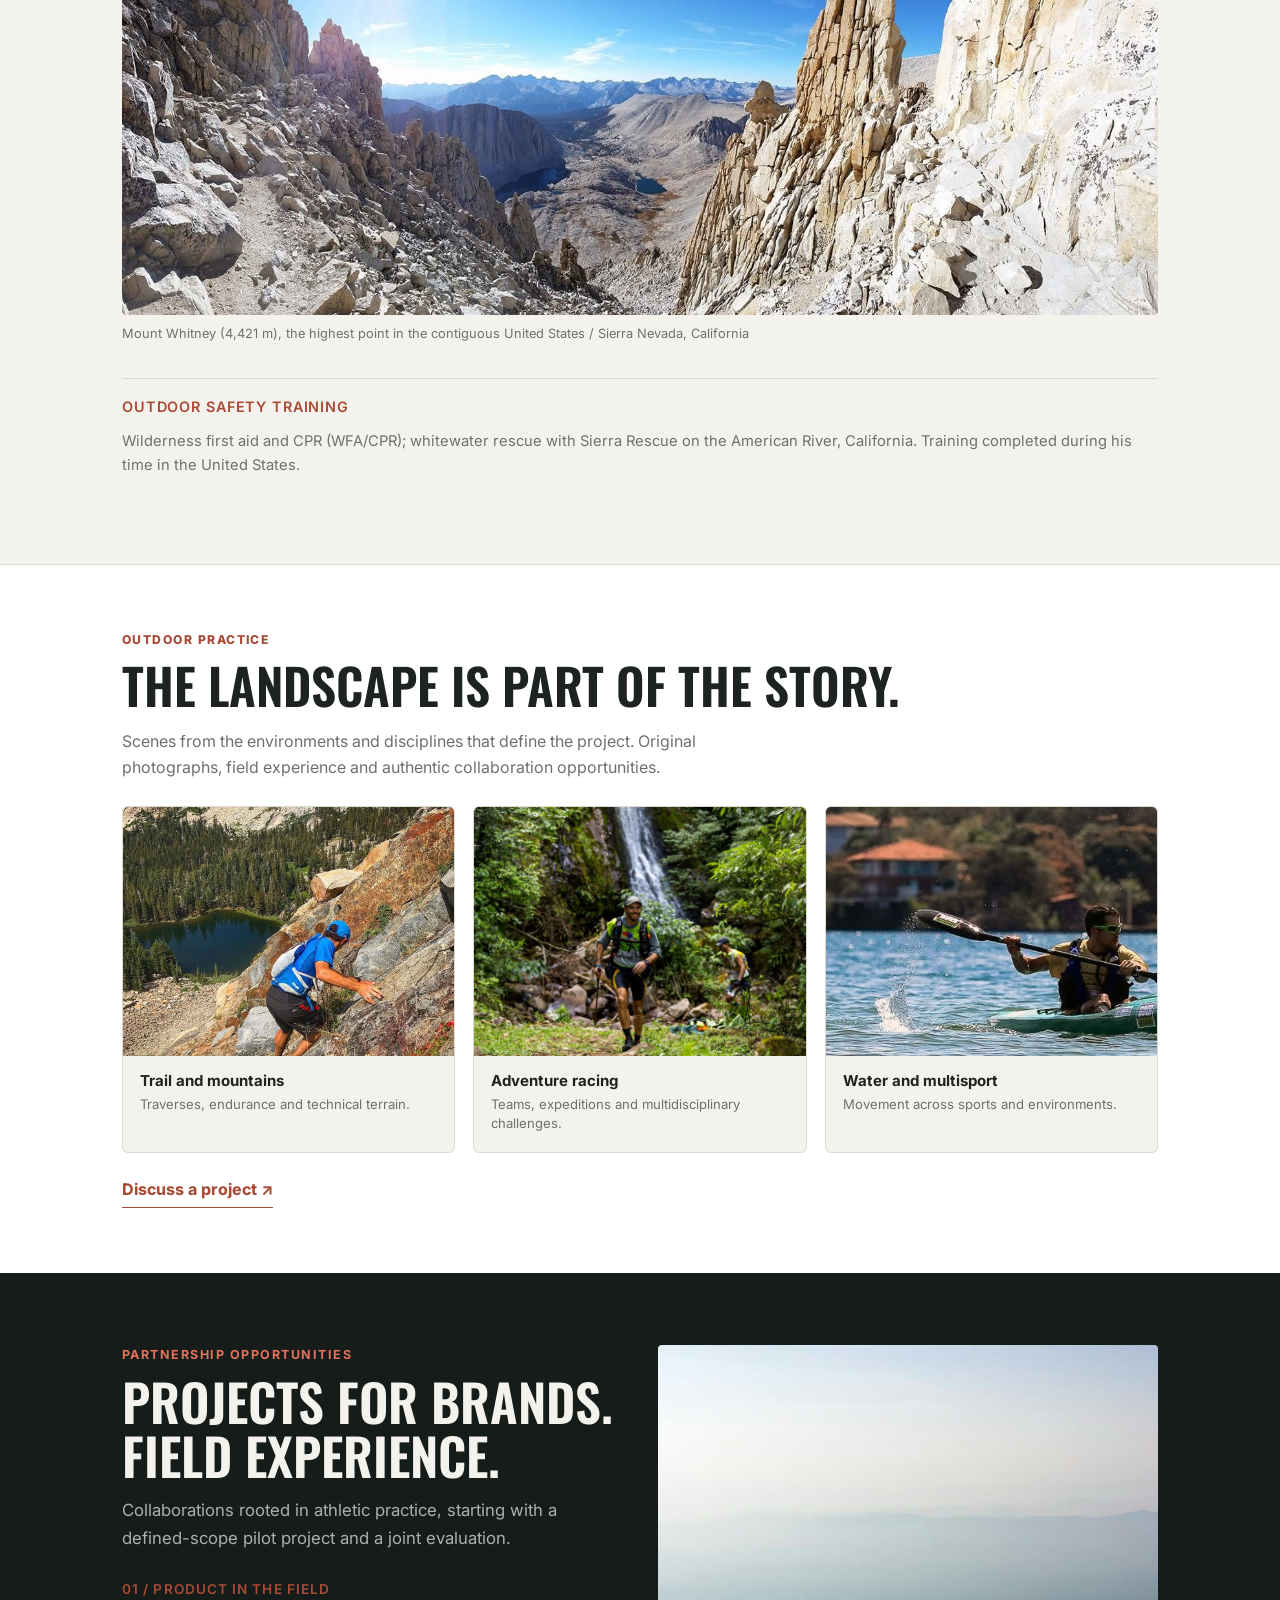
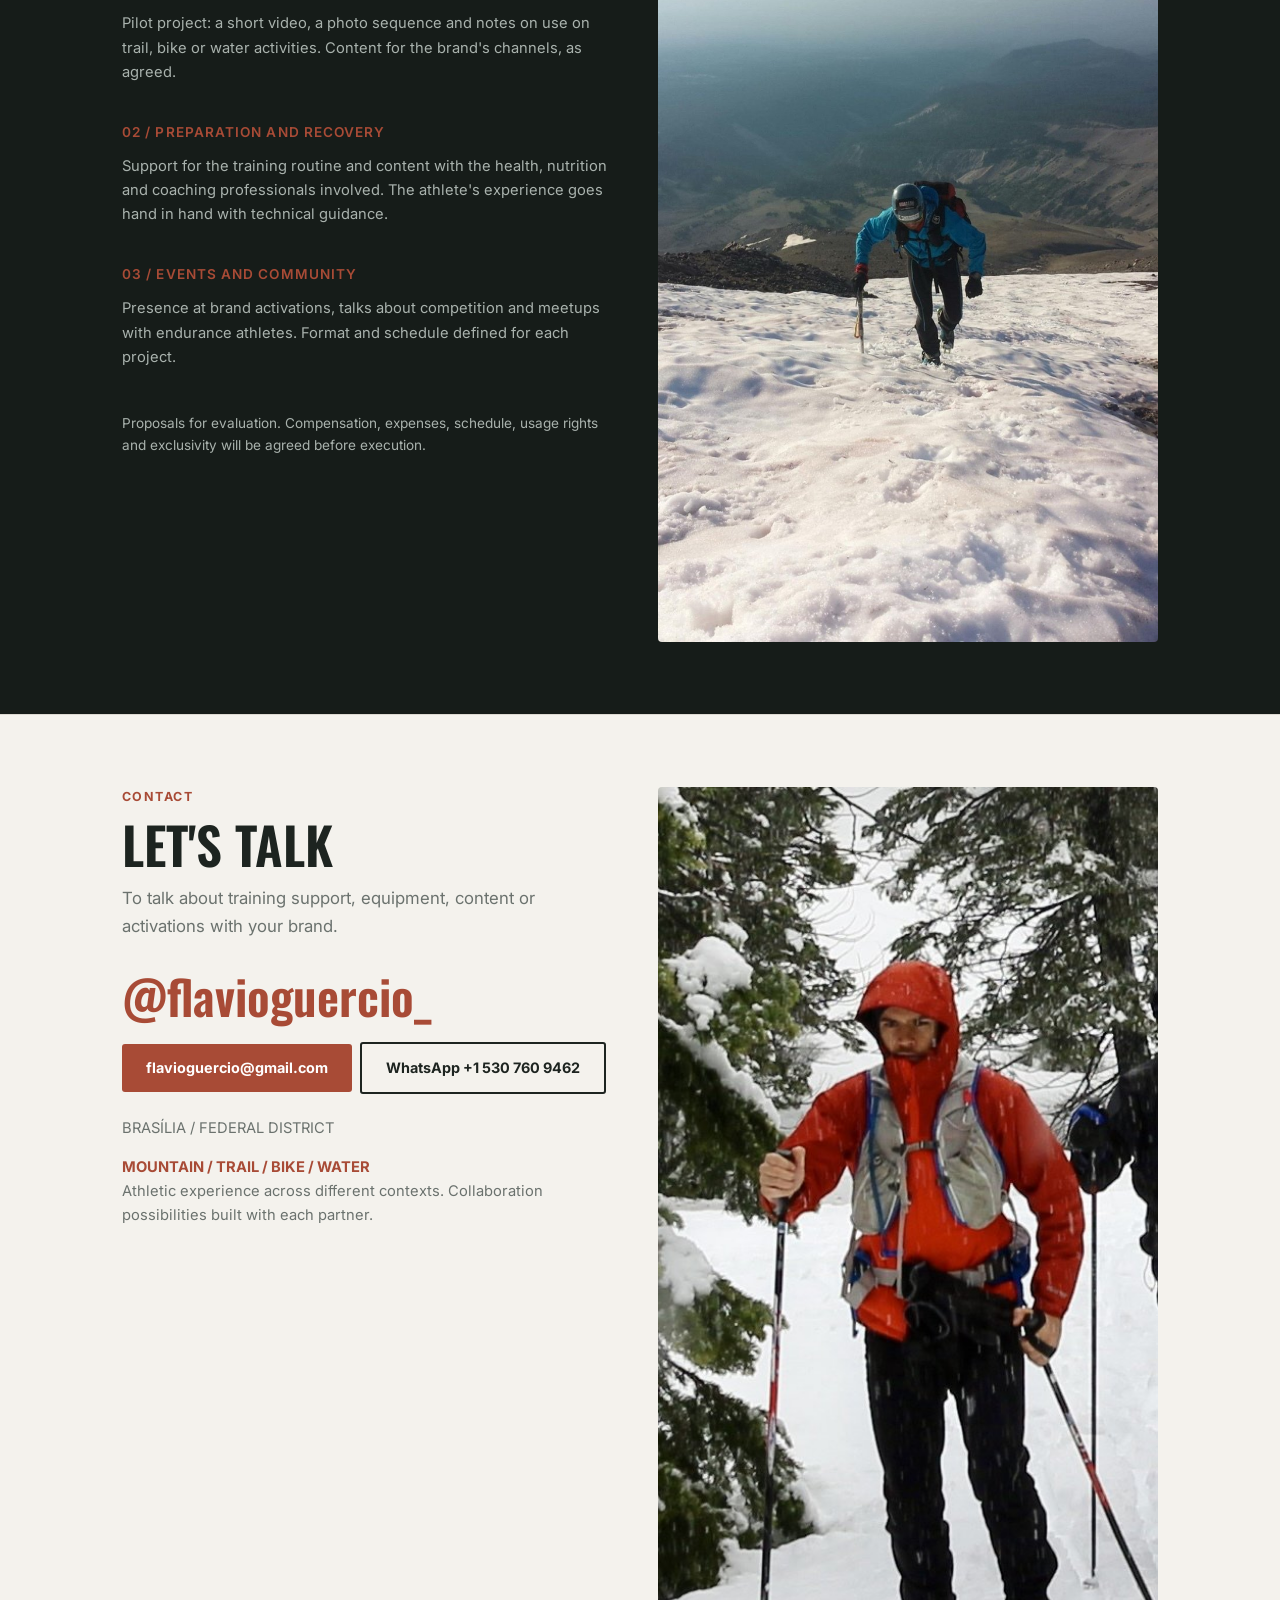
==== commit 35bae3dc: "Update index.html" ====
--- a/index.html
+++ b/index.html
@@ -74,7 +74,25 @@
 footer{padding:26px 0;color:var(--muted);font-size:.8rem;border-top:1px solid var(--line)}
 footer .wrap{display:flex;justify-content:space-between;flex-wrap:wrap;gap:8px}
 @media (max-width:760px){.hero .wrap,.two{grid-template-columns:1fr}}
-</style>
+</style><!-- Outdoor v2: SEO, social sharing, performance. Add before </head>. -->
+<link rel="canonical" href="https://guercio.github.io/flavioguercio/">
+<meta name="theme-color" content="#161c19">
+<meta property="og:type" content="website">
+<meta property="og:site_name" content="Flávio Guercio | Outdoor Endurance">
+<meta property="og:title" content="Flávio Guercio | Mountain Ultra Trail · Multisport · Adventure Racing">
+<meta property="og:description" content="Resultados esportivos no Brasil e no exterior. Experiência em campo, projetos outdoor e colaborações para marcas.">
+<meta property="og:url" content="https://guercio.github.io/flavioguercio/">
+<meta property="og:image" content="https://guercio.github.io/flavioguercio/images/hero.jpg">
+<meta property="og:image:alt" content="Flávio Guercio correndo à noite na Chapada dos Veadeiros">
+<meta name="twitter:card" content="summary_large_image">
+<meta name="twitter:title" content="Flávio Guercio | Endurance Athlete">
+<meta name="twitter:description" content="Trail running, multisport and adventure racing. Results and outdoor brand collaborations.">
+<meta name="twitter:image" content="https://guercio.github.io/flavioguercio/images/hero.jpg">
+<script type="application/ld+json">
+{"@context":"https://schema.org","@type":"Person","name":"Flávio Guercio","url":"https://guercio.github.io/flavioguercio/","jobTitle":"Endurance athlete","homeLocation":{"@type":"Place","name":"Brasília, Brasil"},"knowsAbout":["Mountain ultra trail running","Multisport","Adventure racing"],"sameAs":["https://www.instagram.com/flavioguercio_/"]}
+</script>
+<link rel="stylesheet" href="outdoor-v2.css">
+
 </head>
 <body>
 <svg class="topo" viewBox="0 0 1600 1000" preserveAspectRatio="xMidYMid slice" aria-hidden="true"><path d="M1366 997L1364 990L1363 987L1360 982L1357 978L1353 974L1350 970L1347 967L1343 965L1340 963L1336 960L1330 957L1327 956L1320 954L1314 953L1310 953L1303 953L1300 953L1293 955L1287 956L1283 958L1278 960L1273 962L1270 964L1266 967L1262 970L1258 973L1254 977L1251 980L1248 983L1246 987L1243 991L1242 997M1222 0L1223 7L1224 10L1227 16L1230 20L1233 23L1237 26L1240 28L1243 30L1250 33L1253 34L1260 35L1267 35L1273 34L1279 33L1283 32L1290 31L1293 29L1300 27L1303 25L1307 23L1313 20L1317 18L1320 16L1323 13L1327 10L1330 7L1333 0M1395 997L1394 990L1393 987L1391 980L1389 977L1387 972L1384 967L1381 963L1379 960L1377 956L1373 952L1370 948L1367 945L1363 942L1360 939L1357 937L1352 933L1347 930L1343 929L1338 927L1333 925L1327 924L1323 923L1317 922L1310 922L1303 923L1300 924L1293 925L1288 927L1283 928L1279 930L1273 933L1270 934L1266 937L1261 940L1257 943L1253 945L1250 948L1247 951L1243 954L1240 957L1237 961L1233 964L1230 968L1227 973L1224 977L1222 980L1220 983L1217 990L1216 993M1191 0L1192 7L1193 13L1194 17L1196 23L1198 27L1200 30L1203 35L1207 39L1210 42L1213 45L1217 48L1220 50L1226 53L1230 55L1236 57L1240 58L1247 59L1253 59L1260 59L1267 58L1273 57L1277 56L1283 54L1287 53L1293 50L1297 49L1302 47L1307 45L1310 43L1316 40L1320 38L1323 36L1327 33L1333 30L1337 27L1340 25L1343 22L1347 20L1351 17L1354 13L1358 10L1360 7L1363 0M1421 997L1420 991L1419 987L1417 980L1416 977L1413 970L1412 967L1410 963L1407 957L1405 953L1403 950L1400 944L1397 940L1395 937L1392 933L1390 930L1387 926L1383 923L1380 919L1377 916L1373 913L1369 910L1364 907L1360 905L1357 903L1350 900L1347 899L1340 897L1337 896L1330 895L1323 894L1317 894L1310 895L1303 896L1299 897L1293 898L1288 900L1283 902L1279 903L1273 906L1270 908L1266 910L1261 913L1257 916L1253 918L1250 921L1247 923L1243 927L1239 930L1235 933L1232 937L1228 940L1225 943L1222 947L1219 950L1217 953L1213 958L1210 962L1207 967L1205 970L1203 973L1200 979L1198 983L1196 987L1194 993M1166 0L1167 5L1167 10L1168 17L1170 23L1171 27L1173 32L1175 37L1177 40L1180 45L1183 49L1186 53L1190 57L1193 60L1197 63L1200 66L1203 68L1207 70L1213 73L1217 75L1222 77L1227 78L1233 79L1240 80L1247 80L1253 79L1260 78L1267 77L1270 76L1277 74L1280 73L1287 70L1290 69L1295 67L1300 65L1303 63L1309 60L1313 58L1317 56L1322 53L1327 50L1330 48L1333 46L1338 43L1343 40L1347 38L1350 36L1353 33L1358 30L1363 27L1367 24L1370 21L1373 18L1377 15L1380 12L1383 8L1386 3L1387 0M1446 997L1445 990L1443 983L1442 980L1440 973L1439 970L1437 963L1435 960L1433 955L1431 950L1430 947L1427 940L1425 937L1423 933L1420 928L1417 923L1415 920L1413 917L1410 913L1407 909L1403 905L1400 901L1397 897L1393 894L1390 891L1387 888L1383 886L1380 883L1375 880L1370 877L1367 876L1361 873L1357 872L1352 870L1347 869L1340 868L1333 867L1327 867L1320 867L1313 868L1307 869L1302 870L1297 872L1291 873L1287 875L1283 877L1277 879L1273 881L1269 883L1263 887L1260 889L1257 891L1253 893L1248 897L1244 900L1240 903L1237 906L1233 909L1230 912L1227 915L1223 919L1220 922L1217 926L1213 929L1210 933L1207 937L1205 940L1202 943L1200 947L1197 951L1193 956L1191 960L1189 963L1187 967L1183 973L1181 977L1180 980L1177 987L1176 990L1175 997M106 0L104 7L103 10L100 17L99 20L97 24L93 30L92 33L90 37L87 42L84 47L83 50L80 55L77 60L76 63L73 68L71 73L69 77L67 83L65 87L63 92L62 97L60 103L60 107L60 113L60 117L62 123L64 127L68 130L73 133L77 134L83 136L89 137L93 137L100 137L103 136L110 136L117 135L123 133L127 132L133 131L137 129L143 127L147 126L153 124L157 122L162 120L167 118L170 116L176 113L180 111L183 110L189 107L193 104L197 102L200 100L206 97L210 94L213 92L217 90L222 87L227 84L230 81L233 79L237 77L243 73L247 71L250 69L254 67L260 63L263 61L267 60L273 57L277 55L281 53L287 52L293 50L297 49L303 49L310 48L317 49L323 50L327 51L333 53L337 54L343 57L347 58L350 60L356 63L360 66L363 68L367 70L371 73L376 77L380 79L383 82L387 84L390 87L395 90L399 93L403 96L407 99L410 101L413 103L418 107L423 110L427 112L430 114L435 117L440 120L443 122L447 123L453 126L457 128L461 130L467 132L470 133L477 135L481 137L487 138L493 139L498 140L503 141L510 141L517 141L522 140L527 139L533 138L537 136L543 134L547 132L550 130L554 127L557 123L560 120L563 116L566 110L568 107L570 100L571 97L571 90L571 83L571 77L570 70L569 67L568 60L567 55L565 50L563 45L561 40L560 37L557 30L555 27L553 23L550 17L549 13L547 8L545 3M1144 0L1144 7L1145 13L1146 20L1147 24L1148 30L1150 35L1152 40L1154 43L1157 49L1159 53L1161 57L1163 60L1167 64L1170 68L1173 72L1177 75L1180 78L1183 81L1187 84L1191 87L1196 90L1200 92L1203 94L1210 96L1213 98L1220 99L1224 100L1230 101L1237 101L1243 100L1247 100L1253 99L1260 97L1263 96L1270 94L1273 93L1279 90L1283 88L1287 87L1293 84L1297 82L1300 80L1306 77L1310 75L1313 73L1318 70L1323 67L1327 65L1330 63L1335 60L1340 57L1343 55L1347 53L1351 50L1356 47L1360 44L1363 42L1367 39L1371 37L1375 33L1380 30L1383 28L1387 25L1390 22L1393 20L1397 17L1401 13L1404 10L1407 7L1410 0M0 678L7 678L11 677L17 674L20 673L24 670L27 666L30 660L30 657L30 650L30 644L29 640L28 633L27 627L26 623L24 617L23 613L20 607L19 603L17 597L15 593L13 588L11 583L9 580L7 576L3 572L0 570M429 997L427 992L423 988L420 985L417 983L413 980L409 977L404 973L400 970L397 967L393 964L390 961L387 957L384 953L381 950L379 947L377 943L373 937L372 933L370 929L368 923L367 919L365 913L364 907L363 903L362 897L361 890L360 883L360 878L360 873L359 867L359 860L358 853L357 847L357 840L356 837L355 830L354 823L353 820L351 813L350 809L348 803L347 800L344 793L342 790L340 787L337 782L333 778L330 773L327 770L324 767L320 763L317 760L313 758L310 755L307 753L302 750L297 747L293 745L290 743L284 740L280 738L277 736L270 733L267 732L261 730L257 728L251 727L247 725L241 723L237 722L230 720L227 719L220 718L215 717L210 716L203 714L198 713L193 712L187 711L180 710L177 710L170 709L163 708L157 708L150 707L143 707L140 707L133 706L127 707L123 707L117 707L110 709L106 710L100 713L97 716L94 720L93 723L92 730L92 737L92 743L93 749L94 753L96 760L97 763L98 770L100 776L101 780L103 787L104 790L106 797L107 800L109 807L110 810L112 817L113 821L115 827L117 832L118 837L120 843L121 847L122 853L123 858L124 863L126 870L127 875L128 880L128 887L129 893L130 900L130 903L130 910L130 917L130 922L130 927L129 933L128 940L127 947L126 950L125 957L123 961L121 967L120 971L118 977L117 980L114 987L113 990L112 997M1472 997L1472 990L1470 983L1469 980L1467 973L1466 970L1464 963L1463 960L1460 953L1459 950L1457 944L1455 940L1453 936L1451 930L1449 927L1447 922L1444 917L1442 913L1440 910L1437 904L1434 900L1432 897L1429 893L1427 890L1423 886L1420 881L1417 878L1413 874L1410 871L1407 868L1403 865L1400 862L1397 859L1393 857L1388 853L1383 851L1380 849L1375 847L1370 845L1366 843L1360 842L1353 840L1350 840L1343 839L1337 839L1330 839L1323 840L1320 840L1313 841L1307 843L1303 844L1297 846L1293 847L1287 850L1283 852L1280 853L1273 856L1270 858L1267 860L1262 863L1257 866L1253 869L1250 871L1247 874L1243 877L1238 880L1234 883L1231 887L1227 890L1223 893L1220 897L1217 900L1214 903L1210 907L1207 910L1205 913L1202 917L1199 920L1196 923L1193 927L1190 932L1187 937L1184 940L1182 943L1180 947L1177 952L1174 957L1172 960L1170 964L1167 970L1165 973L1163 977L1161 983L1159 987L1158 993M42 0L40 7L39 10L37 14L33 19L30 23L27 27L25 30L22 33L19 37L16 40L12 43L8 47L3 49M1122 0L1122 7L1123 13L1123 19L1124 23L1126 30L1127 34L1129 40L1130 43L1133 50L1134 53L1137 58L1140 63L1142 67L1144 70L1147 74L1150 78L1153 82L1157 86L1160 89L1163 93L1167 96L1170 99L1173 102L1177 104L1180 107L1185 110L1190 113L1193 115L1197 117L1203 120L1207 121L1213 123L1217 124L1223 125L1230 125L1237 124L1243 123L1247 122L1253 120L1257 119L1262 117L1267 115L1270 113L1276 110L1280 108L1283 106L1287 103L1293 100L1297 98L1300 96L1304 93L1309 90L1313 87L1317 85L1320 83L1325 80L1330 77L1333 75L1337 72L1340 70L1346 67L1350 64L1353 62L1357 59L1361 57L1366 53L1370 51L1373 49L1377 46L1381 43L1386 40L1390 37L1393 35L1397 33L1401 30L1405 27L1410 23L1413 21L1417 18L1420 16L1423 13L1427 9L1430 5L1432 0M0 219L7 217L10 216L16 213L20 211L23 210L30 207L33 206L40 203L43 202L49 200L53 199L59 197L63 195L70 193L73 192L80 190L83 189L90 187L93 186L100 184L103 183L110 181L113 180L120 178L123 177L130 174L133 173L140 171L143 169L150 167L153 166L160 163L163 162L168 160L173 158L177 157L183 154L187 152L193 150L197 148L201 147L207 144L210 143L217 140L220 139L225 137L230 135L233 133L240 131L243 129L250 127L253 126L260 124L263 123L270 121L274 120L280 119L287 117L292 117L297 116L303 116L310 116L317 116L323 117L327 117L333 118L340 120L343 120L350 122L353 123L360 126L363 127L370 130L373 131L379 133L383 135L387 137L393 140L397 141L401 143L407 146L410 147L416 150L420 152L423 153L430 156L433 158L439 160L443 162L447 163L453 166L457 167L463 169L467 170L473 172L478 173L483 175L490 176L493 177L500 178L507 179L513 179L520 180L527 180L533 180L540 179L547 178L553 177L557 176L563 175L568 173L573 171L577 170L583 167L587 165L590 163L594 160L599 157L603 153L606 150L609 147L612 143L614 140L617 135L619 130L620 127L622 120L623 116L624 110L624 103L624 97L624 90L623 87L622 80L620 73L619 70L617 63L616 60L614 53L613 50L610 43L609 40L607 36L604 30L603 27L600 21L598 17L596 13L594 7L593 3M0 756L5 757L10 759L13 761L17 764L20 767L24 770L27 773L30 777L33 781L37 785L40 790L42 793L45 797L47 800L50 806L52 810L54 813L57 819L58 823L60 827L63 833L64 837L66 843L67 847L69 853L70 857L72 863L73 870L73 873L74 880L75 887L76 893L76 900L76 907L76 913L75 920L74 927L73 931L72 937L71 943L70 947L68 953L66 957L64 963L63 967L60 973L58 977L57 980L54 987L52 990L51 997M495 997L493 992L490 987L487 983L484 980L481 977L478 973L475 970L472 967L469 963L466 960L463 957L460 953L457 948L453 944L450 940L448 937L446 933L443 929L440 923L438 920L437 917L433 910L432 907L430 902L428 897L427 892L425 887L423 880L423 877L421 870L420 864L419 860L418 853L417 847L417 840L416 837L415 830L414 823L413 817L413 813L412 807L410 800L410 797L408 790L407 787L404 780L403 777L400 770L398 767L396 763L393 759L390 754L387 750L384 747L381 743L377 740L374 737L370 733L367 731L363 728L360 726L356 723L351 720L347 718L343 716L339 713L333 711L330 709L325 707L320 704L317 703L310 700L307 699L300 697L297 695L291 693L287 692L281 690L277 689L270 687L267 686L260 684L257 683L250 681L247 680L240 678L235 677L230 675L223 674L220 673L213 671L209 670L203 668L197 667L193 666L187 664L183 663L177 661L173 660L167 658L163 657L157 655L153 653L147 651L143 650L137 647L133 646L128 643L123 641L120 639L115 637L110 634L107 632L103 630L99 627L94 623L90 620L87 618L83 615L80 612L77 609L73 605L70 602L67 598L63 595L60 591L57 587L54 583L51 580L49 577L46 573L43 569L40 564L37 560L35 557L33 553L30 549L27 544L24 540L22 537L20 533L17 528L14 523L11 520L9 517L5 513L0 510M1506 997L1505 990L1503 985L1502 980L1500 975L1498 970L1497 966L1494 960L1493 957L1491 950L1489 947L1487 940L1485 937L1483 932L1481 927L1479 923L1477 918L1475 913L1473 910L1470 904L1468 900L1466 897L1463 892L1460 887L1458 883L1456 880L1453 876L1450 871L1447 867L1444 863L1442 860L1439 857L1436 853L1433 850L1430 846L1427 843L1423 840L1420 837L1416 833L1411 830L1407 827L1403 825L1400 823L1395 820L1390 818L1387 817L1380 814L1377 813L1370 812L1363 811L1357 810L1353 810L1347 810L1343 810L1337 811L1330 811L1323 813L1320 813L1313 815L1309 817L1303 818L1299 820L1293 822L1290 824L1284 827L1280 829L1277 830L1271 833L1267 836L1263 838L1260 840L1255 843L1251 847L1247 850L1243 852L1240 855L1237 857L1233 860L1230 863L1226 867L1222 870L1219 873L1215 877L1212 880L1209 883L1206 887L1203 890L1200 893L1197 897L1193 901L1190 905L1187 910L1184 913L1182 917L1179 920L1177 924L1173 928L1170 933L1168 937L1166 940L1163 944L1160 950L1158 953L1156 957L1153 962L1151 967L1150 970L1147 976L1145 980L1143 985L1142 990L1141 997M1323 283L1321 287L1323 293L1326 297L1329 300L1333 303L1337 307L1340 309L1343 311L1347 314L1352 317L1357 320L1360 321L1363 323L1370 327L1373 328L1377 330L1383 333L1387 335L1391 337L1397 339L1400 340L1407 343L1410 344L1416 347L1420 348L1426 350L1430 351L1437 353L1440 354L1447 355L1453 355L1460 355L1466 353L1470 351L1472 347L1471 340L1469 337L1466 333L1463 330L1458 327L1453 324L1450 322L1446 320L1440 317L1437 315L1432 313L1427 311L1423 310L1417 307L1413 306L1408 303L1403 302L1399 300L1393 298L1390 297L1383 294L1380 293L1373 291L1370 290L1363 287L1360 286L1353 285L1349 283L1343 282L1337 281L1330 281L1323 283M1099 0L1100 7L1100 12L1100 17L1101 23L1103 30L1104 33L1105 40L1107 44L1109 50L1110 53L1113 60L1115 63L1117 67L1120 72L1123 77L1125 80L1127 83L1130 87L1133 91L1137 96L1140 100L1143 103L1146 107L1150 110L1153 113L1156 117L1160 120L1163 123L1167 126L1170 129L1173 132L1177 135L1180 137L1183 140L1188 143L1193 147L1197 149L1200 152L1203 154L1209 157L1213 159L1217 160L1223 162L1230 163L1237 162L1243 160L1247 158L1250 155L1253 153L1257 150L1261 147L1264 143L1268 140L1272 137L1276 133L1280 130L1283 127L1287 124L1290 121L1293 118L1297 116L1300 113L1304 110L1308 107L1312 103L1317 100L1320 98L1323 95L1327 93L1330 90L1335 87L1340 83L1343 81L1347 79L1350 76L1355 73L1360 70L1363 67L1367 65L1370 63L1375 60L1380 57L1383 55L1387 52L1390 50L1396 47L1400 44L1403 42L1407 40L1411 37L1417 33L1420 31L1423 29L1427 27L1432 23L1437 20L1440 18L1443 15L1447 13L1450 10L1454 7L1457 2M0 267L3 266L8 263L13 260L17 257L20 255L23 252L27 250L31 247L36 243L40 241L43 239L48 237L53 234L57 232L61 230L67 228L70 226L76 223L80 222L84 220L90 218L93 216L100 214L103 212L109 210L113 208L118 207L123 205L127 203L133 201L137 200L143 197L147 196L153 193L157 192L162 190L167 188L171 187L177 185L180 183L187 181L190 180L197 177L200 176L207 174L210 173L217 170L220 169L227 167L230 166L237 164L240 163L247 161L251 160L257 159L263 157L267 157L273 155L280 154L287 153L290 153L297 153L303 152L310 153L317 153L323 153L327 154L333 155L340 156L344 157L350 158L357 160L360 161L367 163L370 164L377 166L380 167L387 169L390 170L397 173L400 174L407 177L410 178L416 180L420 182L425 183L430 185L434 187L440 189L443 190L450 192L453 193L460 195L464 197L470 198L476 200L480 201L487 203L490 203L497 205L503 206L510 207L513 207L520 208L527 208L533 208L540 208L547 208L553 208L560 207L564 207L570 206L577 204L581 203L587 202L593 200L597 199L603 197L607 195L612 193L617 191L620 190L626 187L630 184L633 182L637 180L642 177L646 173L650 170L653 167L657 164L660 160L663 157L665 153L668 150L670 146L673 140L674 137L675 130L676 123L676 117L676 110L675 103L673 97L673 93L671 87L669 83L667 77L666 73L663 68L661 63L660 60L657 53L655 50L653 46L650 40L649 37L647 33L643 27L642 23L640 20L637 14L635 10L633 5L633 0M1597 641L1592 643L1590 647L1587 652L1585 657L1584 663L1583 667L1583 673L1583 680L1583 687L1583 690L1584 697L1586 703L1587 708L1588 713L1590 719L1592 723L1595 727M0 841L4 843L7 847L10 850L13 857L14 860L17 867L17 870L19 877L20 883L20 887L20 893L20 900L20 905L19 910L18 917L17 922L15 927L13 931L10 937L8 940L5 943L0 946M1597 967L1593 967L1587 969L1581 970L1577 971L1570 971L1566 970L1560 968L1557 966L1553 963L1549 960L1546 957L1543 953L1540 950L1537 945L1533 940L1531 937L1529 933L1527 929L1523 924L1521 920L1519 917L1517 912L1514 907L1512 903L1510 899L1507 893L1505 890L1503 887L1500 881L1497 877L1496 873L1493 870L1490 864L1488 860L1485 857L1483 853L1480 848L1477 843L1474 840L1472 837L1470 833L1467 830L1463 825L1460 822L1457 818L1453 814L1450 811L1447 808L1443 805L1440 802L1437 799L1433 797L1428 793L1423 791L1420 789L1415 787L1410 785L1406 783L1400 781L1393 780L1390 779L1383 779L1377 778L1370 778L1363 778L1357 779L1350 780L1347 780L1340 782L1333 783L1330 784L1323 786L1320 787L1313 789L1310 791L1303 793L1300 795L1295 797L1290 799L1287 801L1282 803L1277 806L1273 808L1270 810L1265 813L1260 816L1257 819L1253 821L1250 823L1245 827L1241 830L1237 833L1233 836L1230 839L1227 842L1223 845L1220 848L1217 851L1213 854L1210 858L1207 861L1203 865L1200 868L1197 872L1193 876L1190 880L1187 883L1185 887L1182 890L1179 893L1177 897L1173 902L1170 906L1167 910L1165 913L1163 917L1160 921L1157 927L1155 930L1153 933L1150 938L1147 943L1145 947L1143 950L1140 956L1138 960L1136 963L1133 970L1132 973L1130 977L1127 983L1126 987L1125 993M530 997L527 990L525 987L522 983L520 980L517 977L513 973L510 969L507 965L503 961L500 957L498 953L495 950L493 947L490 943L487 938L484 933L482 930L480 926L477 920L475 917L473 913L471 907L469 903L467 897L466 893L464 887L463 883L462 877L460 870L460 867L459 860L458 853L458 847L457 840L457 833L457 830L456 823L456 817L456 810L456 803L456 797L455 790L455 783L454 777L453 773L452 767L450 760L449 757L447 750L446 747L443 741L441 737L439 733L437 730L433 726L430 722L427 718L423 715L420 711L417 709L413 706L410 703L405 700L400 697L397 695L393 693L388 690L383 688L380 686L374 683L370 682L366 680L360 678L357 676L350 674L347 673L340 670L337 669L330 667L327 666L320 664L317 663L310 661L306 660L300 658L293 657L290 656L283 654L280 653L273 651L268 650L263 649L257 647L253 646L247 645L241 643L237 642L230 640L227 639L220 638L216 637L210 635L205 633L200 632L194 630L190 629L184 627L180 625L174 623L170 622L165 620L160 618L157 617L150 614L147 612L142 610L137 607L133 605L129 603L124 600L120 598L117 596L113 593L108 590L103 587L100 584L97 582L93 579L90 576L87 573L83 570L80 567L76 563L73 560L70 557L67 553L63 550L60 546L57 542L53 538L50 533L47 530L45 527L42 523L40 520L37 515L33 511L31 507L28 503L26 500L23 495L20 490L18 487L16 483L13 480L10 475L7 471L3 468L0 466M1260 217L1257 217L1250 220L1247 223L1245 227L1243 232L1243 237L1243 243L1243 249L1244 253L1246 260L1248 263L1250 268L1253 273L1255 277L1257 280L1260 284L1263 288L1267 291L1270 295L1273 298L1277 301L1280 304L1283 307L1287 310L1292 313L1296 317L1300 319L1303 321L1307 324L1311 327L1317 330L1320 332L1323 334L1328 337L1333 340L1337 342L1340 344L1346 347L1350 349L1353 351L1358 353L1363 356L1367 358L1370 360L1376 363L1380 365L1383 367L1388 370L1393 373L1397 375L1400 377L1406 380L1410 382L1413 384L1417 387L1423 390L1427 392L1430 394L1434 397L1440 400L1443 402L1447 404L1451 407L1456 410L1460 412L1463 414L1467 417L1473 420L1477 422L1480 424L1486 427L1490 429L1494 430L1500 432L1505 433L1510 434L1517 434L1520 433L1527 431L1530 429L1533 427L1537 423L1540 420L1543 416L1547 412L1550 407L1552 403L1554 400L1557 394L1559 390L1560 387L1563 380L1564 377L1567 370L1568 367L1569 360L1570 356L1571 350L1571 343L1570 340L1568 333L1566 330L1563 327L1560 323L1555 320L1550 317L1547 315L1542 313L1537 311L1533 310L1527 308L1522 307L1517 305L1510 303L1507 303L1500 301L1497 300L1490 298L1484 297L1480 296L1473 294L1470 293L1463 291L1458 290L1453 289L1447 287L1443 286L1437 284L1433 283L1427 281L1423 280L1417 278L1413 277L1407 274L1403 273L1397 271L1393 270L1387 267L1383 266L1377 263L1373 262L1369 260L1363 258L1360 256L1353 254L1350 252L1345 250L1340 248L1337 246L1330 243L1327 242L1322 240L1317 237L1313 236L1308 233L1303 231L1300 230L1293 227L1290 225L1285 223L1280 221L1276 220L1270 218L1263 217L1260 217M1076 0L1076 7L1076 13L1077 18L1077 23L1078 30L1080 37L1081 40L1083 47L1084 50L1087 57L1088 60L1090 64L1093 70L1095 73L1097 77L1100 83L1103 87L1105 90L1107 93L1110 97L1113 102L1117 106L1120 110L1123 113L1125 117L1128 120L1131 123L1134 127L1137 130L1140 134L1143 137L1147 141L1150 145L1153 149L1157 152L1160 156L1163 160L1166 163L1168 167L1171 170L1173 173L1177 178L1180 183L1182 187L1184 190L1187 195L1189 200L1190 203L1193 210L1194 213L1196 220L1198 223L1200 230L1201 233L1203 239L1205 243L1207 247L1210 253L1211 257L1213 260L1217 266L1219 270L1222 273L1224 277L1227 280L1230 284L1233 288L1237 292L1240 295L1243 299L1247 302L1250 305L1253 308L1257 311L1260 313L1264 317L1269 320L1273 323L1277 326L1280 328L1283 330L1288 333L1293 337L1297 339L1300 341L1304 343L1310 347L1313 349L1317 351L1321 353L1327 357L1330 358L1333 360L1338 363L1343 366L1347 368L1350 370L1355 373L1360 376L1363 378L1367 380L1372 383L1377 387L1380 389L1383 391L1387 393L1392 397L1396 400L1400 403L1403 405L1407 408L1410 410L1414 413L1418 417L1422 420L1426 423L1429 427L1433 430L1436 433L1440 437L1443 440L1446 443L1449 447L1452 450L1455 453L1458 457L1460 460L1463 464L1467 469L1470 473L1472 477L1474 480L1477 484L1480 490L1482 493L1483 497L1486 503L1488 507L1490 513L1491 517L1493 523L1494 527L1495 533L1497 540L1497 543L1498 550L1499 557L1499 563L1499 570L1499 577L1499 583L1499 590L1499 597L1498 603L1498 610L1497 617L1497 623L1496 627L1496 633L1495 640L1494 647L1493 653L1493 657L1492 663L1491 670L1490 676L1489 680L1488 687L1487 692L1485 697L1483 702L1481 707L1480 710L1477 715L1473 718L1470 721L1466 723L1460 726L1457 727L1450 729L1446 730L1440 731L1433 732L1427 733L1423 734L1417 735L1410 736L1405 737L1400 738L1393 739L1388 740L1383 741L1377 743L1373 743L1367 745L1361 747L1357 748L1350 750L1347 751L1340 753L1337 755L1331 757L1327 758L1323 760L1317 763L1313 764L1307 767L1303 769L1300 770L1294 773L1290 775L1287 777L1281 780L1277 783L1273 785L1270 787L1265 790L1260 793L1257 795L1253 798L1250 800L1245 803L1241 807L1237 810L1233 813L1230 815L1227 818L1223 821L1220 824L1217 827L1213 830L1210 833L1207 837L1203 840L1200 844L1197 847L1193 851L1190 855L1187 859L1183 863L1180 867L1177 870L1175 873L1172 877L1170 880L1167 885L1163 889L1161 893L1158 897L1156 900L1153 904L1150 910L1148 913L1146 917L1143 921L1140 926L1138 930L1136 933L1133 938L1130 943L1129 947L1127 951L1124 957L1122 960L1120 964L1117 970L1116 973L1113 978L1111 983L1110 987L1109 993M1597 280L1592 280L1587 280L1580 281L1573 282L1567 282L1560 282L1553 283L1547 283L1540 282L1533 282L1527 282L1520 281L1513 281L1507 280L1503 280L1497 279L1490 278L1483 277L1480 276L1473 275L1467 274L1463 273L1457 272L1450 270L1447 269L1440 267L1437 267L1430 265L1425 263L1420 262L1415 260L1410 258L1405 257L1400 255L1396 253L1390 251L1387 250L1380 247L1377 246L1372 243L1367 241L1363 239L1358 237L1353 234L1350 233L1345 230L1340 227L1337 225L1333 223L1328 220L1323 217L1320 214L1317 212L1313 209L1310 206L1306 203L1303 200L1300 197L1297 192L1293 187L1291 183L1290 180L1288 173L1288 167L1289 160L1290 155L1292 150L1294 147L1297 141L1300 137L1302 133L1305 130L1308 127L1311 123L1314 120L1317 117L1321 113L1324 110L1328 107L1332 103L1336 100L1340 97L1343 94L1347 92L1350 89L1353 87L1358 83L1363 80L1367 77L1370 75L1373 73L1378 70L1383 67L1387 64L1390 62L1393 60L1399 57L1403 54L1407 52L1410 50L1415 47L1420 44L1423 42L1427 40L1433 37L1437 35L1440 33L1445 30L1450 27L1453 25L1457 23L1463 20L1467 18L1470 16L1475 13L1480 10L1483 8L1487 5L1490 0M0 316L4 313L7 310L10 307L13 302L17 298L20 294L23 290L26 287L29 283L33 280L36 277L40 274L43 271L47 268L50 266L54 263L59 260L63 257L67 255L70 253L76 250L80 248L83 246L88 243L93 241L97 239L102 237L107 235L110 233L117 230L120 229L125 227L130 225L134 223L140 221L143 219L150 217L153 216L159 213L163 212L168 210L173 208L177 207L183 205L187 203L193 201L197 200L203 198L207 197L213 195L218 193L223 192L230 190L233 189L240 187L243 187L250 185L257 184L260 183L267 182L273 181L280 180L284 180L290 180L297 179L303 179L310 179L317 180L321 180L327 181L333 181L340 182L345 183L350 184L357 186L360 187L367 188L373 190L377 191L383 193L387 194L393 196L397 197L403 200L407 201L413 203L417 204L423 206L427 208L433 210L437 211L443 213L447 214L453 216L457 217L463 219L467 220L473 222L478 223L483 225L490 226L493 227L500 228L507 229L510 230L517 231L523 232L530 232L537 233L543 233L550 233L557 233L563 232L570 232L577 231L583 230L587 230L593 229L600 227L603 227L610 225L617 223L620 222L627 221L630 219L637 217L640 216L647 214L650 213L657 210L660 209L665 207L670 205L673 203L680 200L683 199L688 197L693 194L697 192L700 190L706 187L710 184L713 182L717 180L722 177L726 173L730 170L733 167L736 163L738 160L740 157L743 151L745 147L746 140L746 133L745 127L743 121L742 117L740 113L737 107L735 103L733 100L730 94L728 90L725 87L723 83L720 79L717 74L714 70L712 67L710 63L707 59L703 54L700 50L698 47L696 43L693 40L690 35L687 30L685 27L683 23L680 19L677 14L675 10L673 7L672 0M556 997L554 990L552 987L549 983L547 980L543 976L540 972L537 968L533 964L530 960L527 957L525 953L522 950L520 946L517 941L514 937L512 933L510 930L507 924L505 920L503 917L500 910L499 907L497 900L496 897L494 890L493 887L492 880L491 873L490 870L489 863L489 857L489 850L489 843L489 837L489 830L490 823L490 820L491 813L491 807L492 800L493 793L493 790L494 783L495 777L496 770L496 763L497 757L497 753L497 747L497 742L496 737L496 730L494 723L493 720L491 713L490 710L487 703L485 700L483 697L480 692L477 688L473 685L470 682L467 679L463 676L460 673L455 670L450 667L447 666L442 663L437 661L433 659L427 657L423 655L418 653L413 652L408 650L403 649L397 647L393 646L387 644L383 643L377 642L370 640L367 639L360 638L354 637L350 636L343 634L338 633L333 632L327 631L322 630L317 629L310 628L306 627L300 626L293 624L289 623L283 622L277 621L273 620L267 619L260 617L257 616L250 615L244 613L240 612L233 611L230 610L223 608L218 607L213 605L207 603L203 602L197 600L193 599L187 597L183 596L177 593L173 592L168 590L163 588L160 586L153 583L150 582L146 580L140 577L137 575L133 573L128 570L123 567L120 565L117 563L113 560L108 557L104 553L100 550L97 547L93 545L90 542L87 539L83 535L80 532L77 529L73 525L70 522L67 518L63 514L60 510L57 507L55 503L52 500L50 497L47 493L43 488L40 483L38 480L36 477L33 473L30 467L28 463L26 460L23 456L20 450L19 447L17 443L13 437L12 433L10 430L7 425L3 420L0 418M1050 0L1050 7L1050 13L1050 20L1050 23L1051 30L1052 37L1053 42L1055 47L1057 53L1058 57L1060 62L1062 67L1064 70L1067 76L1069 80L1071 83L1073 87L1077 92L1080 97L1082 100L1084 103L1087 107L1090 111L1093 115L1097 119L1100 123L1103 127L1105 130L1108 133L1111 137L1114 140L1117 144L1120 148L1123 152L1127 156L1130 160L1132 163L1135 167L1137 170L1140 174L1143 179L1146 183L1148 187L1150 190L1153 196L1156 200L1157 203L1160 208L1163 213L1164 217L1167 222L1169 227L1171 230L1173 235L1176 240L1178 243L1180 248L1183 253L1185 257L1187 260L1190 264L1193 269L1196 273L1199 277L1202 280L1204 283L1207 287L1210 290L1213 293L1217 297L1220 300L1223 303L1227 307L1231 310L1235 313L1239 317L1243 320L1247 323L1250 325L1253 328L1257 330L1261 333L1266 337L1270 339L1273 341L1277 343L1282 347L1287 350L1290 352L1293 354L1298 357L1303 360L1307 362L1310 364L1315 367L1320 370L1323 372L1327 374L1331 377L1337 380L1340 382L1343 384L1347 387L1352 390L1357 393L1360 395L1363 398L1367 400L1371 403L1375 407L1380 410L1383 413L1387 416L1390 419L1393 422L1397 425L1400 428L1403 431L1407 434L1410 438L1413 442L1417 446L1420 450L1423 453L1425 457L1428 460L1430 463L1433 469L1436 473L1438 477L1440 481L1443 487L1444 490L1447 495L1448 500L1450 504L1452 510L1453 516L1454 520L1456 527L1457 532L1457 537L1458 543L1459 550L1459 557L1459 563L1459 570L1458 577L1458 583L1457 590L1456 593L1455 600L1454 607L1453 610L1451 617L1450 621L1448 627L1447 631L1445 637L1443 640L1440 647L1438 650L1436 653L1433 658L1430 663L1428 667L1425 670L1422 673L1419 677L1416 680L1412 683L1408 687L1404 690L1400 693L1397 695L1393 698L1390 700L1384 703L1380 706L1377 708L1372 710L1367 713L1363 715L1360 717L1353 720L1350 722L1346 723L1340 726L1337 728L1333 730L1327 733L1323 735L1320 737L1313 740L1310 742L1307 743L1301 747L1297 749L1293 751L1289 753L1283 756L1280 758L1277 760L1272 763L1267 766L1263 769L1260 771L1256 773L1251 777L1247 780L1243 782L1240 785L1237 787L1233 790L1229 793L1225 797L1221 800L1217 803L1213 806L1210 809L1207 813L1203 816L1200 819L1197 822L1193 826L1190 829L1187 833L1184 837L1181 840L1178 843L1175 847L1173 850L1170 853L1167 858L1163 862L1160 867L1158 870L1156 873L1153 877L1150 882L1147 887L1145 890L1143 893L1140 898L1137 903L1135 907L1133 910L1130 915L1127 920L1125 923L1123 927L1120 933L1118 937L1116 940L1113 946L1111 950L1109 953L1107 959L1105 963L1103 967L1100 973L1098 977L1097 980L1094 987L1093 990L1092 997M1597 253L1591 253L1587 254L1580 256L1577 257L1570 259L1564 260L1560 261L1553 262L1547 263L1540 263L1537 264L1530 264L1523 264L1517 264L1510 264L1503 264L1500 263L1493 263L1487 262L1480 261L1473 260L1470 260L1463 259L1457 257L1453 257L1447 255L1440 254L1437 253L1430 251L1427 250L1420 248L1416 247L1410 245L1407 243L1400 241L1397 239L1390 237L1387 235L1383 233L1377 231L1373 229L1369 227L1363 223L1360 221L1357 219L1352 217L1347 213L1343 210L1340 208L1337 205L1333 202L1330 199L1327 195L1323 191L1320 187L1318 183L1316 180L1314 173L1313 170L1313 163L1313 157L1314 153L1315 147L1317 143L1320 137L1322 133L1324 130L1327 127L1330 123L1333 119L1337 115L1340 112L1343 109L1347 106L1350 103L1353 100L1357 97L1361 93L1366 90L1370 87L1373 85L1377 82L1380 80L1385 77L1390 73L1393 71L1397 69L1401 67L1407 63L1410 61L1413 59L1418 57L1423 54L1427 52L1431 50L1437 47L1440 45L1444 43L1450 40L1453 39L1458 37L1463 34L1467 33L1473 30L1477 29L1482 27L1487 25L1492 23L1497 22L1502 20L1507 19L1513 17L1517 16L1523 15L1530 14L1537 14L1543 14L1550 14L1557 15L1563 17L1567 18L1573 20L1577 22L1581 23L1587 26L1590 27L1597 29M580 997L577 990L575 987L573 983L570 980L567 977L563 973L560 969L557 965L553 961L550 957L548 953L545 950L543 947L540 942L537 937L535 933L533 930L530 924L528 920L527 917L524 910L523 907L521 900L520 897L518 890L517 884L516 880L515 873L515 867L514 860L514 853L515 847L515 840L516 833L517 830L518 823L519 817L520 813L522 807L523 800L524 797L526 790L527 787L530 780L531 777L533 770L534 767L536 760L537 757L540 750L541 747L543 740L544 737L546 730L547 726L548 720L550 713L550 710L551 703L552 697L552 690L552 683L552 677L551 670L550 667L548 660L547 655L545 650L543 647L540 641L537 637L534 633L531 630L528 627L524 623L520 621L517 619L513 617L507 614L503 613L497 611L493 610L487 609L480 608L473 607L470 606L463 606L457 606L450 605L443 605L437 605L430 605L423 605L417 604L410 604L403 604L397 604L390 604L386 603L380 603L373 603L367 602L360 602L353 601L347 601L340 600L337 600L330 599L323 598L317 598L310 597L307 596L300 596L293 595L287 594L283 593L277 592L270 591L265 590L260 589L253 588L248 587L243 586L237 584L233 583L227 582L220 580L217 579L210 577L207 576L200 574L197 573L190 571L187 570L180 567L177 566L170 563L167 562L163 560L157 557L153 556L149 553L143 550L140 549L137 547L131 543L127 540L123 538L120 536L116 533L112 530L108 527L104 523L100 520L97 517L93 514L90 511L87 508L83 505L80 501L77 497L73 494L70 490L68 487L65 483L62 480L60 477L57 472L53 467L51 463L49 460L47 457L43 451L41 447L39 443L37 438L34 433L33 430L30 423L29 420L27 414L25 410L24 403L23 400L21 393L20 387L20 383L19 377L19 370L19 363L20 357L20 353L22 347L23 341L25 337L27 331L29 327L30 323L33 318L36 313L39 310L41 307L44 303L47 300L50 296L53 293L57 290L60 287L64 283L69 280L73 277L77 274L80 272L83 270L89 267L93 264L97 262L100 260L106 257L110 255L113 253L120 250L123 248L127 247L133 244L137 242L142 240L147 238L150 237L157 234L160 233L167 230L170 229L176 227L180 225L186 223L190 222L196 220L200 219L206 217L210 216L217 214L220 213L227 211L231 210L237 209L243 207L247 207L253 205L260 204L266 203L270 203L277 202L283 202L290 201L297 201L303 201L310 201L317 202L323 202L330 203L333 203L340 204L347 205L353 207L357 208L363 209L367 210L373 212L379 213L383 214L390 216L393 217L400 220L403 221L410 223L413 224L420 226L423 227L430 229L433 231L440 233L443 234L450 236L453 237L460 239L463 240L470 242L475 243L480 245L487 246L490 247L497 249L502 250L507 251L513 252L520 253L523 254L530 254L537 255L543 255L550 256L557 256L563 256L570 256L577 255L583 255L590 254L597 253L600 253L607 252L613 251L618 250L623 249L630 248L635 247L640 246L647 244L650 243L657 242L663 240L667 239L673 238L677 237L683 235L690 233L693 232L700 231L703 230L710 228L716 227L720 226L727 224L730 223L737 221L742 220L747 219L753 217L757 215L763 213L767 212L772 210L777 208L780 207L787 203L790 202L793 200L798 197L803 193L807 190L810 187L813 184L817 180L820 177L822 173L824 170L827 164L828 160L829 153L830 148L830 143L830 140L828 133L827 127L825 123L823 120L820 114L817 110L815 107L812 103L809 100L806 97L803 93L799 90L796 87L792 83L788 80L785 77L781 73L777 70L773 67L770 64L767 61L763 58L760 55L757 52L753 49L750 46L747 42L743 39L740 36L737 32L733 29L730 25L727 21L723 17L720 13L718 10L716 7L714 0M1018 0L1018 7L1017 13L1017 20L1017 27L1017 33L1018 40L1019 47L1020 53L1021 57L1023 63L1024 67L1027 72L1029 77L1031 80L1033 84L1037 90L1039 93L1042 97L1044 100L1047 103L1050 107L1053 111L1057 115L1060 119L1063 123L1067 127L1070 130L1073 133L1076 137L1079 140L1082 143L1085 147L1088 150L1091 153L1093 157L1097 160L1100 164L1103 169L1107 173L1110 177L1112 180L1115 183L1117 187L1120 191L1123 196L1126 200L1128 203L1130 207L1133 212L1136 217L1138 220L1140 223L1143 228L1146 233L1148 237L1150 240L1153 245L1157 250L1159 253L1161 257L1163 260L1167 264L1170 269L1173 273L1176 277L1179 280L1182 283L1185 287L1188 290L1191 293L1194 297L1197 300L1201 303L1205 307L1208 310L1212 313L1216 317L1220 320L1223 322L1227 325L1230 328L1233 330L1238 333L1243 337L1247 339L1250 342L1253 344L1258 347L1263 350L1267 352L1270 354L1274 357L1279 360L1283 363L1287 365L1290 367L1295 370L1300 373L1303 375L1307 377L1311 380L1317 383L1320 385L1323 388L1327 390L1332 393L1337 397L1340 399L1343 401L1347 404L1351 407L1355 410L1359 413L1363 417L1367 420L1370 423L1373 426L1377 429L1380 432L1383 435L1387 439L1390 443L1393 447L1396 450L1399 453L1401 457L1403 460L1407 465L1410 470L1412 473L1413 477L1417 483L1418 487L1420 491L1422 497L1423 500L1425 507L1427 511L1428 517L1429 523L1430 528L1431 533L1431 540L1432 547L1432 553L1431 560L1431 567L1430 573L1430 577L1429 583L1427 590L1426 593L1425 600L1423 604L1421 610L1420 613L1417 620L1416 623L1413 628L1410 633L1408 637L1406 640L1403 644L1400 649L1397 653L1394 657L1391 660L1388 663L1384 667L1381 670L1377 673L1373 677L1370 680L1367 682L1363 685L1360 687L1356 690L1351 693L1347 696L1343 699L1340 701L1336 703L1331 707L1327 709L1323 711L1320 713L1314 717L1310 719L1307 721L1303 723L1297 727L1293 729L1290 731L1286 733L1281 737L1277 739L1273 741L1270 743L1265 747L1260 750L1257 752L1253 754L1250 757L1245 760L1240 763L1237 766L1233 768L1230 771L1226 773L1222 777L1218 780L1214 783L1210 787L1207 789L1203 792L1200 795L1197 798L1193 802L1190 805L1187 808L1183 812L1180 815L1177 819L1173 823L1170 827L1167 830L1165 833L1162 837L1160 840L1157 844L1153 849L1150 853L1148 857L1146 860L1143 864L1140 869L1137 873L1135 877L1133 880L1130 886L1128 890L1126 893L1123 898L1120 903L1118 907L1117 910L1113 916L1111 920L1110 923L1107 929L1104 933L1103 937L1100 942L1097 947L1096 950L1093 954L1091 960L1089 963L1087 968L1084 973L1082 977L1080 982L1078 987L1077 990L1076 997M1597 232L1590 233L1587 234L1580 237L1577 238L1572 240L1567 242L1561 243L1557 244L1550 246L1547 247L1540 248L1533 249L1527 249L1520 250L1516 250L1510 250L1503 250L1499 250L1493 250L1487 249L1480 249L1473 248L1467 247L1463 246L1457 245L1450 244L1447 243L1440 241L1435 240L1430 239L1424 237L1420 236L1414 233L1410 232L1405 230L1400 228L1397 226L1390 223L1387 222L1383 220L1378 217L1373 214L1370 212L1367 210L1362 207L1358 203L1354 200L1350 197L1347 193L1344 190L1342 187L1339 183L1337 178L1334 173L1333 169L1332 163L1332 157L1333 150L1334 147L1336 140L1338 137L1340 133L1343 127L1346 123L1349 120L1352 117L1355 113L1358 110L1362 107L1366 103L1370 100L1373 97L1377 94L1380 92L1383 89L1387 87L1392 83L1397 80L1400 78L1403 76L1408 73L1413 71L1417 69L1420 67L1427 63L1430 62L1433 60L1440 57L1443 55L1448 53L1453 51L1457 50L1463 47L1467 46L1473 43L1477 42L1483 40L1487 39L1493 38L1498 37L1503 36L1510 34L1517 34L1522 33L1527 33L1533 33L1537 33L1543 34L1550 35L1556 37L1560 38L1566 40L1570 42L1574 43L1580 46L1583 48L1587 50L1593 52M601 997L600 992L597 987L594 983L591 980L588 977L585 973L582 970L579 967L576 963L573 960L570 956L567 951L564 947L561 943L559 940L557 936L553 930L552 927L550 923L547 917L546 913L543 907L542 903L540 897L540 893L538 887L537 880L537 873L537 867L537 865L537 860L537 853L538 847L539 840L540 835L541 830L543 823L544 820L546 813L547 810L550 803L551 800L553 795L556 790L557 787L560 781L562 777L564 773L567 768L569 763L571 760L573 756L577 750L579 747L581 743L583 738L586 733L588 730L590 726L593 720L595 717L597 712L599 707L600 703L603 697L604 693L606 687L607 683L608 677L609 670L610 665L610 660L611 653L611 647L610 640L610 637L609 630L608 623L607 617L606 613L604 607L603 603L600 597L599 593L597 588L595 583L593 580L590 575L587 570L584 567L581 563L578 560L575 557L571 553L567 550L563 548L560 546L555 543L550 541L546 540L540 539L533 537L527 537L520 537L513 537L507 538L500 539L495 540L490 541L483 543L480 544L473 545L468 547L463 548L457 550L453 551L447 553L443 554L437 556L433 557L427 558L420 560L417 561L410 562L403 563L400 564L393 565L387 566L380 567L377 567L370 568L363 568L357 569L350 569L343 569L337 569L330 569L323 569L317 569L310 569L303 568L297 568L290 567L286 567L280 566L273 565L267 564L260 563L257 563L250 562L243 560L240 560L233 558L227 557L223 556L217 554L213 553L207 551L202 550L197 548L192 547L187 545L183 543L177 541L173 540L167 537L163 535L160 533L153 530L150 528L147 527L141 523L137 521L133 518L130 516L126 513L121 510L117 507L113 504L110 501L107 498L103 495L100 492L97 489L93 485L90 482L87 478L83 474L80 470L77 467L75 463L72 460L70 457L67 452L64 447L62 443L60 440L57 434L55 430L53 426L51 420L49 417L47 410L46 407L45 400L43 393L43 390L42 383L42 377L42 370L43 363L43 358L44 353L46 347L47 343L50 337L52 333L53 330L57 324L60 320L62 317L65 313L68 310L71 307L74 303L77 300L81 297L85 293L89 290L93 287L97 285L100 282L104 280L109 277L113 274L117 272L121 270L127 267L130 265L133 263L140 260L143 259L147 257L153 254L157 253L163 250L167 249L172 247L177 245L180 243L187 241L190 240L197 238L200 237L207 235L211 233L217 232L223 230L227 229L233 228L238 227L243 226L250 224L256 223L260 223L267 222L273 221L280 221L287 220L293 220L300 220L307 220L313 221L320 221L327 222L333 223L338 223L343 224L350 226L356 227L360 228L367 229L370 230L377 232L382 233L387 235L393 237L397 238L403 240L407 241L413 243L417 244L423 247L427 248L433 250L437 251L443 253L447 255L453 257L457 258L463 260L467 261L473 263L477 264L483 266L487 267L493 269L498 270L503 271L510 273L513 274L520 275L527 276L531 277L537 277L543 278L550 279L557 279L563 279L570 279L577 279L583 279L590 279L597 278L603 278L610 277L613 276L620 276L627 275L633 274L637 273L643 272L650 271L655 270L660 269L667 268L673 267L677 266L683 265L690 264L693 263L700 262L707 261L713 260L717 259L723 258L730 257L734 257L740 256L747 255L753 253L757 253L763 251L770 250L773 249L780 248L783 247L790 245L794 243L800 241L804 240L810 238L813 236L819 233L823 231L827 229L832 227L837 223L840 221L843 219L847 216L850 213L854 210L858 207L861 203L864 200L867 197L870 193L873 189L877 184L879 180L881 177L883 172L886 167L887 163L889 157L890 153L892 147L893 140L893 133L892 127L891 120L890 116L888 110L886 107L883 101L880 97L878 93L875 90L872 87L869 83L865 80L861 77L857 73L853 70L850 68L847 66L843 63L839 60L834 57L830 54L827 52L823 50L818 47L813 43L810 41L807 39L803 37L798 33L794 30L790 27L787 25L783 23L780 20L776 17L772 13L769 10L766 7L763 0M972 0L971 7L969 10L967 15L964 20L961 23L958 27L955 30L951 33L947 36L943 37L937 39L931 40L927 40L923 40L917 39L910 38L905 37L900 35L893 33L890 32L883 30L880 29L874 27L870 25L866 23L860 21L857 19L851 17L847 15L843 13L839 10L834 7L831 3L830 0M1597 212L1593 213L1587 216L1583 217L1578 220L1573 223L1570 224L1564 227L1560 228L1555 230L1550 231L1543 233L1540 234L1533 235L1527 236L1523 237L1517 237L1510 238L1503 238L1497 238L1490 238L1483 237L1477 237L1473 236L1467 235L1460 234L1454 233L1450 232L1443 231L1440 230L1433 228L1429 227L1423 225L1419 223L1413 221L1410 220L1403 217L1400 215L1396 213L1390 210L1387 208L1383 206L1380 203L1375 200L1371 197L1368 193L1364 190L1361 187L1359 183L1356 180L1353 174L1352 170L1350 164L1349 160L1349 153L1350 149L1351 143L1353 138L1356 133L1358 130L1360 127L1363 122L1367 118L1370 114L1373 111L1377 108L1380 105L1383 102L1387 99L1390 97L1395 93L1400 90L1403 88L1407 86L1410 83L1416 80L1420 78L1423 76L1429 73L1433 71L1437 69L1443 67L1447 65L1451 63L1457 61L1460 60L1467 58L1470 57L1477 55L1482 53L1487 52L1493 51L1498 50L1503 49L1510 49L1517 48L1523 48L1530 49L1537 50L1540 50L1547 52L1553 53L1557 55L1562 57L1567 59L1570 60L1575 63L1580 66L1583 68L1587 70L1593 73L1597 74M622 997L620 991L617 987L614 983L611 980L608 977L604 973L601 970L598 967L595 963L593 960L590 957L587 953L583 948L580 943L578 940L576 937L573 932L570 927L569 923L567 918L565 913L563 910L561 903L560 899L559 893L558 887L557 880L557 874L557 870L557 867L557 860L558 853L559 847L560 842L561 837L563 830L565 827L567 821L569 817L570 813L573 807L575 803L577 800L580 794L582 790L584 787L587 783L590 778L593 773L595 770L598 767L600 763L603 759L607 754L610 750L612 747L615 743L617 740L620 736L623 731L626 727L628 723L631 720L633 715L636 710L638 707L640 703L643 697L644 693L647 687L648 683L650 677L651 673L652 667L653 660L653 653L653 650L654 643L653 637L653 633L653 627L652 620L651 613L650 607L649 603L648 597L647 591L645 587L644 580L643 577L641 570L639 567L637 560L636 557L633 552L631 547L629 543L627 538L624 533L622 530L619 527L617 523L613 519L610 515L607 511L603 508L600 505L597 502L593 500L588 497L583 494L580 492L575 490L570 488L565 487L560 486L553 484L547 484L540 484L533 484L527 485L520 485L514 487L510 488L503 489L500 490L493 492L490 493L483 496L480 497L473 500L470 501L464 503L460 505L456 507L450 509L447 511L440 513L437 515L432 517L427 519L423 520L417 523L413 524L407 526L403 527L397 529L393 530L387 532L382 533L377 535L370 536L367 537L360 538L353 539L347 540L343 540L337 541L330 542L323 542L317 542L310 542L303 542L297 542L290 542L283 542L277 541L270 541L265 540L260 539L253 538L247 537L242 537L237 536L230 534L226 533L220 532L213 530L210 529L203 527L200 526L193 524L190 523L183 520L180 519L175 517L170 514L167 513L161 510L157 508L153 506L149 503L144 500L140 498L137 495L133 493L129 490L125 487L121 483L117 480L113 477L110 473L107 470L103 467L100 463L98 460L95 457L92 453L90 450L87 445L83 440L81 437L79 433L77 428L75 423L73 420L71 413L69 410L68 403L67 399L66 393L65 387L64 380L65 373L65 367L67 360L67 357L69 350L71 347L73 341L75 337L77 333L80 329L83 325L87 321L90 317L93 313L97 310L100 307L103 304L107 301L110 299L113 296L117 293L122 290L127 287L130 285L133 283L139 280L143 278L147 276L152 273L157 271L160 269L166 267L170 265L174 263L180 261L183 260L190 257L193 256L200 254L203 253L210 251L213 250L220 248L225 247L230 246L237 244L240 243L247 242L253 241L260 240L263 240L270 239L277 238L283 238L290 238L297 238L303 238L310 238L317 239L323 239L329 240L333 241L340 242L347 243L350 244L357 245L363 247L367 247L373 249L377 250L383 252L387 253L393 255L398 257L403 259L407 260L413 262L417 263L423 266L427 267L433 269L437 271L443 273L447 274L453 277L457 278L462 280L467 282L471 283L477 285L480 287L487 289L490 290L497 292L501 293L507 295L513 297L517 298L523 299L527 300L533 301L540 303L545 303L550 304L557 305L563 305L570 306L577 306L583 306L590 306L597 305L603 305L610 304L617 304L620 303L627 302L633 301L640 300L643 300L650 299L657 298L663 297L667 297L673 296L680 295L687 294L690 293L697 292L703 291L710 290L713 290L720 289L727 288L733 287L738 287L743 286L750 285L757 284L760 283L767 282L773 281L778 280L783 279L790 277L793 276L800 274L804 273L810 271L814 270L820 268L823 266L830 263L833 262L837 260L843 257L847 255L850 253L855 250L860 247L863 245L867 243L870 240L875 237L879 233L883 230L887 227L890 224L893 221L897 218L900 215L903 211L907 208L910 204L913 201L917 197L920 193L923 190L926 187L928 183L931 180L934 177L937 173L940 168L943 164L947 160L949 157L952 153L955 150L958 147L961 143L965 140L969 137L973 134L977 132L983 131L990 130L997 131L1003 132L1007 133L1013 136L1017 137L1022 140L1027 142L1030 144L1034 147L1039 150L1043 153L1047 155L1050 158L1053 160L1057 163L1061 167L1065 170L1068 173L1072 177L1075 180L1079 183L1082 187L1085 190L1088 193L1091 197L1094 200L1097 203L1100 207L1103 212L1107 216L1110 220L1112 223L1115 227L1117 230L1120 234L1123 238L1127 243L1130 247L1132 250L1135 253L1137 257L1140 260L1143 264L1147 268L1150 272L1153 276L1157 280L1160 283L1163 287L1166 290L1169 293L1173 297L1176 300L1180 303L1183 307L1187 310L1190 313L1193 315L1197 318L1200 321L1203 324L1207 327L1212 330L1216 333L1220 336L1223 338L1227 341L1231 343L1236 347L1240 350L1243 352L1247 354L1251 357L1256 360L1260 362L1263 364L1267 367L1272 370L1277 373L1280 375L1283 377L1289 380L1293 383L1297 385L1300 387L1304 390L1309 393L1313 396L1317 398L1320 401L1324 403L1328 407L1333 410L1337 413L1340 416L1343 418L1347 421L1350 424L1353 427L1357 430L1360 433L1363 437L1367 440L1370 444L1373 448L1377 452L1380 456L1383 460L1385 463L1387 467L1390 472L1393 477L1394 480L1397 485L1399 490L1400 493L1403 500L1404 503L1405 510L1407 515L1408 520L1409 527L1409 533L1410 540L1410 547L1409 553L1409 560L1408 567L1407 573L1406 577L1405 583L1403 589L1402 593L1400 599L1398 603L1397 607L1394 613L1392 617L1390 620L1387 626L1384 630L1382 633L1379 637L1377 640L1373 644L1370 648L1367 652L1363 655L1360 659L1357 662L1353 665L1350 668L1347 671L1343 673L1339 677L1335 680L1331 683L1327 686L1323 689L1320 691L1316 693L1311 697L1307 700L1303 702L1300 704L1296 707L1291 710L1287 713L1283 715L1280 717L1275 720L1270 723L1267 726L1263 728L1260 730L1255 733L1250 737L1247 739L1243 741L1240 743L1235 747L1230 750L1227 753L1223 755L1220 757L1217 760L1212 763L1208 767L1204 770L1200 773L1197 776L1193 779L1190 782L1187 785L1183 788L1180 791L1177 794L1173 798L1170 801L1167 805L1163 808L1160 812L1157 816L1154 820L1151 823L1149 827L1146 830L1143 834L1140 839L1137 843L1135 847L1133 850L1130 855L1127 860L1125 863L1123 867L1120 873L1118 877L1116 880L1113 885L1111 890L1109 893L1107 898L1104 903L1102 907L1100 911L1097 917L1096 920L1093 925L1091 930L1089 933L1087 937L1084 943L1082 947L1080 950L1077 957L1075 960L1073 963L1070 969L1068 973L1066 977L1063 982L1061 987L1060 990L1059 997M1597 192L1592 193L1587 196L1583 199L1580 201L1577 203L1572 207L1567 210L1563 211L1559 213L1553 216L1550 217L1543 220L1540 221L1533 222L1528 223L1523 224L1517 225L1510 226L1503 226L1497 226L1490 226L1483 226L1477 226L1470 225L1463 224L1460 223L1453 222L1447 221L1443 220L1437 218L1433 217L1427 214L1423 213L1417 210L1413 209L1409 207L1403 204L1400 202L1397 200L1392 197L1388 193L1384 190L1381 187L1377 183L1375 180L1373 177L1370 172L1368 167L1367 162L1366 157L1366 150L1367 147L1369 140L1370 137L1373 130L1376 127L1378 123L1381 120L1384 117L1387 113L1391 110L1395 107L1399 103L1403 100L1407 97L1410 95L1413 93L1418 90L1423 87L1427 85L1431 83L1437 80L1440 79L1445 77L1450 75L1454 73L1460 71L1463 70L1470 68L1475 67L1480 66L1487 64L1492 63L1497 63L1503 62L1510 62L1517 62L1523 62L1530 63L1533 64L1540 65L1545 67L1550 68L1554 70L1560 73L1563 74L1567 77L1572 80L1577 83L1580 86L1583 88L1587 91L1590 93L1597 96M642 997L640 991L637 987L634 983L630 980L627 977L623 973L620 970L617 967L614 963L611 960L608 957L605 953L603 950L600 946L597 941L594 937L592 933L590 930L587 924L585 920L583 916L581 910L580 907L578 900L577 893L576 890L575 883L575 877L575 870L576 863L577 857L577 853L579 847L580 842L582 837L583 833L586 827L587 823L590 818L592 813L594 810L597 806L600 801L603 797L605 793L607 790L610 786L613 782L617 778L620 774L623 770L626 767L629 763L631 760L634 757L637 753L640 750L643 746L647 742L650 738L653 734L657 730L659 727L662 723L664 720L667 716L670 711L672 707L674 703L677 699L679 693L681 690L683 683L684 680L686 673L687 669L688 663L688 657L689 650L689 643L689 637L688 630L688 623L687 617L686 613L685 607L684 600L683 595L682 590L681 583L680 579L679 573L677 567L676 563L674 557L673 553L671 547L670 543L668 537L667 533L664 527L663 523L660 517L659 513L657 509L654 503L652 500L650 497L647 491L644 487L641 483L639 480L636 477L633 473L630 469L627 465L623 462L620 459L617 456L613 453L609 450L603 447L600 445L597 443L591 440L587 438L582 437L577 435L570 434L564 433L560 433L553 433L550 433L543 434L537 435L532 437L527 438L520 440L517 441L511 443L507 445L503 447L497 449L493 451L488 453L483 456L480 457L475 460L470 462L467 464L462 467L457 469L453 471L449 473L443 476L440 478L436 480L430 483L427 485L423 487L417 489L413 491L408 493L403 495L400 497L393 499L390 501L383 503L380 504L373 506L370 507L363 509L360 510L353 512L347 513L343 514L337 515L330 516L325 517L320 517L313 518L307 518L300 518L293 519L287 519L280 518L273 518L267 517L260 517L257 516L250 516L243 515L237 513L233 513L227 511L221 510L217 509L210 507L207 506L200 504L197 503L190 500L187 499L182 497L177 494L173 493L168 490L163 488L160 486L156 483L151 480L147 477L143 475L140 472L137 470L133 467L129 463L126 460L123 457L119 453L116 450L113 446L110 442L107 437L104 433L102 430L100 426L97 420L95 417L93 412L92 407L90 400L89 397L88 390L88 383L88 377L89 370L90 363L91 360L93 353L94 350L97 345L99 340L102 337L104 333L107 330L110 326L113 322L117 319L120 316L123 313L127 310L131 307L135 303L140 300L143 298L147 296L151 293L157 290L160 288L163 287L170 283L173 282L177 280L183 277L187 276L193 274L197 272L203 270L207 269L213 267L217 266L223 264L227 263L233 262L240 260L243 259L250 258L257 257L261 257L267 256L273 255L280 255L287 255L293 255L300 255L307 255L313 256L320 256L324 257L330 258L337 259L343 260L347 261L353 262L359 263L363 265L370 266L373 267L380 269L383 271L390 273L393 274L400 276L403 278L409 280L413 282L418 283L423 286L427 287L433 290L437 291L441 293L447 296L450 297L456 300L460 302L463 303L470 306L473 308L478 310L483 313L487 314L492 317L497 319L500 320L507 323L510 324L516 327L520 328L525 330L530 332L534 333L540 335L545 337L550 338L557 339L560 340L567 341L573 342L580 342L587 342L593 342L600 341L607 341L611 340L617 339L623 338L630 337L633 336L640 335L647 334L650 333L657 332L663 330L667 330L673 329L680 327L683 327L690 325L697 324L702 323L707 323L713 322L720 320L723 320L730 319L737 318L743 317L747 316L753 315L760 314L763 313L770 312L777 310L780 309L787 308L791 307L797 305L803 303L807 302L813 300L817 299L822 297L827 295L830 293L837 291L840 289L845 287L850 284L853 282L858 280L863 277L867 275L870 273L875 270L880 267L883 264L887 262L890 260L895 257L899 253L903 250L907 248L910 245L913 243L917 240L921 237L925 233L930 230L933 227L937 224L940 222L943 219L947 217L951 213L956 210L960 207L963 205L967 203L972 200L977 197L980 196L986 193L990 192L997 190L1000 190L1007 189L1013 189L1018 190L1023 191L1030 193L1033 194L1040 197L1043 198L1047 200L1053 203L1057 206L1060 208L1063 211L1067 213L1071 217L1075 220L1079 223L1082 227L1086 230L1089 233L1093 237L1096 240L1099 243L1102 247L1105 250L1109 253L1112 257L1115 260L1118 263L1121 267L1124 270L1127 273L1131 277L1134 280L1137 283L1140 287L1144 290L1147 293L1151 297L1155 300L1158 303L1162 307L1166 310L1170 313L1173 316L1177 319L1180 322L1183 324L1187 327L1191 330L1195 333L1200 337L1203 339L1207 341L1210 344L1215 347L1220 350L1223 352L1227 355L1230 357L1235 360L1240 363L1243 365L1247 367L1251 370L1256 373L1260 376L1263 378L1267 380L1273 383L1277 386L1280 388L1283 390L1288 393L1293 397L1297 399L1300 401L1303 404L1308 407L1312 410L1317 413L1320 416L1323 418L1327 421L1330 424L1333 427L1337 430L1340 433L1344 437L1347 440L1350 443L1353 447L1357 451L1360 455L1363 459L1366 463L1368 467L1370 470L1373 475L1376 480L1378 483L1380 489L1382 493L1383 498L1385 503L1387 509L1388 513L1389 520L1390 527L1390 530L1391 537L1391 543L1390 550L1390 554L1389 560L1388 567L1387 573L1386 577L1384 583L1383 587L1380 593L1379 597L1377 602L1374 607L1373 610L1370 614L1367 620L1364 623L1362 627L1359 630L1357 634L1353 638L1350 641L1347 645L1343 648L1340 652L1337 655L1333 658L1330 661L1327 664L1323 667L1319 670L1315 673L1311 677L1307 680L1303 682L1300 684L1297 687L1292 690L1287 693L1283 696L1280 698L1277 700L1272 703L1267 707L1263 709L1260 711L1257 714L1252 717L1247 720L1243 722L1240 724L1237 727L1232 730L1227 733L1223 736L1220 738L1217 740L1212 743L1208 747L1203 750L1200 752L1197 755L1193 757L1190 760L1186 763L1182 767L1178 770L1174 773L1170 777L1167 780L1163 783L1160 786L1157 790L1153 793L1150 797L1147 800L1145 803L1142 807L1139 810L1137 814L1133 818L1130 823L1128 827L1126 830L1123 834L1120 839L1118 843L1116 847L1113 852L1111 857L1109 860L1107 865L1104 870L1103 873L1100 879L1098 883L1096 887L1093 893L1091 897L1090 900L1087 907L1085 910L1083 914L1080 920L1079 923L1077 927L1073 933L1072 937L1070 940L1067 946L1065 950L1063 953L1060 959L1057 963L1055 967L1053 970L1050 976L1048 980L1046 983L1043 989L1042 993M1597 158L1593 161L1590 166L1587 170L1585 173L1582 177L1579 180L1576 183L1573 187L1569 190L1565 193L1560 197L1557 199L1553 201L1548 203L1543 206L1540 207L1533 209L1530 210L1523 212L1517 213L1513 214L1507 214L1500 215L1493 215L1487 215L1480 215L1473 214L1467 213L1463 213L1457 212L1450 210L1447 209L1440 207L1437 206L1430 204L1427 202L1422 200L1417 197L1413 196L1410 193L1405 190L1401 187L1397 183L1394 180L1391 177L1389 173L1387 170L1384 163L1383 160L1382 153L1383 147L1384 143L1386 137L1388 133L1390 130L1393 125L1397 121L1400 117L1403 114L1407 111L1410 109L1413 106L1417 103L1422 100L1427 97L1430 95L1434 93L1440 90L1443 89L1448 87L1453 85L1457 83L1463 81L1468 80L1473 79L1480 77L1483 77L1490 76L1497 75L1503 75L1510 75L1517 75L1523 76L1527 77L1533 78L1540 80L1543 81L1548 83L1553 86L1557 88L1560 90L1565 93L1569 97L1572 100L1576 103L1578 107L1581 110L1584 113L1587 118L1590 123L1593 127L1597 130M663 997L660 991L657 987L653 983L650 980L647 977L643 974L640 971L637 968L633 965L630 961L627 958L623 954L620 950L618 947L615 943L613 940L610 936L607 930L605 927L603 923L600 917L599 913L597 907L596 903L594 897L593 891L593 887L592 880L593 873L593 867L594 863L595 857L596 850L597 847L600 840L601 837L603 832L606 827L608 823L610 819L613 814L616 810L618 807L621 803L623 800L627 795L630 791L633 787L637 784L640 780L643 777L646 773L649 770L652 767L656 763L659 760L662 757L665 753L669 750L672 747L675 743L678 740L681 737L684 733L687 730L690 727L693 723L697 719L700 714L703 710L705 707L707 703L710 698L712 693L714 690L716 683L717 680L719 673L720 667L720 663L721 657L721 650L721 643L721 637L720 630L720 627L719 620L718 613L717 607L716 603L715 597L714 590L713 586L712 580L711 573L710 570L709 563L707 557L706 553L705 547L703 540L702 537L701 530L700 527L698 520L697 514L696 510L694 503L693 500L691 493L690 490L687 483L686 480L684 473L683 470L681 463L679 460L677 453L676 450L673 444L672 440L670 434L669 430L667 423L666 420L665 413L665 407L666 400L667 397L670 391L673 387L676 383L680 380L683 377L687 375L690 373L695 370L700 368L703 366L710 363L713 362L718 360L723 358L728 357L733 355L739 353L743 352L750 350L753 349L760 347L763 346L770 344L773 343L780 341L783 340L790 338L793 336L800 334L803 333L810 330L813 329L819 327L823 325L827 323L833 321L837 319L842 317L847 314L850 312L855 310L860 307L863 305L867 303L873 300L877 298L880 296L884 293L889 290L893 287L897 285L900 283L904 280L910 277L913 274L917 272L920 270L925 267L930 263L933 261L937 259L940 257L945 253L950 250L953 248L957 247L963 243L967 241L970 240L977 237L980 235L986 233L990 232L997 230L1000 230L1007 229L1013 229L1020 229L1026 230L1030 231L1037 233L1040 234L1047 236L1050 238L1054 240L1060 243L1063 245L1067 247L1071 250L1076 253L1080 257L1083 259L1087 262L1090 264L1093 267L1097 270L1101 273L1105 277L1108 280L1112 283L1116 287L1120 290L1123 293L1127 296L1130 298L1133 301L1137 304L1140 307L1144 310L1148 313L1152 317L1157 320L1160 323L1163 325L1167 328L1170 330L1175 333L1179 337L1183 340L1187 342L1190 344L1194 347L1199 350L1203 353L1207 355L1210 357L1214 360L1220 363L1223 366L1227 368L1230 370L1236 373L1240 376L1243 378L1247 380L1252 383L1257 386L1260 388L1263 390L1268 393L1273 397L1277 399L1280 401L1283 404L1288 407L1293 410L1297 413L1300 415L1303 418L1307 421L1310 423L1314 427L1318 430L1322 433L1325 437L1329 440L1332 443L1335 447L1338 450L1341 453L1343 457L1347 461L1350 466L1353 470L1355 473L1357 477L1360 483L1362 487L1363 490L1366 497L1367 500L1369 507L1370 511L1371 517L1372 523L1373 530L1373 537L1373 543L1373 550L1372 557L1371 563L1370 567L1368 573L1367 578L1365 583L1363 587L1361 593L1359 597L1357 602L1354 607L1352 610L1350 613L1347 618L1343 622L1340 626L1337 630L1334 633L1331 637L1328 640L1325 643L1321 647L1318 650L1314 653L1310 657L1307 660L1303 662L1300 665L1297 668L1293 670L1289 673L1285 677L1280 680L1277 682L1273 685L1270 687L1265 690L1261 693L1257 696L1253 698L1250 700L1245 703L1240 707L1237 709L1233 711L1230 713L1225 717L1220 720L1217 722L1213 724L1210 727L1205 730L1200 733L1197 735L1193 738L1190 740L1185 743L1181 747L1177 750L1173 752L1170 755L1167 757L1163 760L1159 763L1156 767L1152 770L1148 773L1145 777L1141 780L1138 783L1135 787L1132 790L1129 793L1126 797L1123 801L1120 805L1117 810L1115 813L1113 817L1110 821L1107 827L1105 830L1103 833L1100 840L1099 843L1097 848L1094 853L1093 857L1090 863L1088 867L1087 871L1084 877L1083 880L1080 887L1079 890L1077 894L1074 900L1073 903L1070 909L1068 913L1066 917L1063 923L1062 927L1060 930L1057 936L1055 940L1053 943L1050 948L1047 953L1045 957L1043 960L1040 965L1037 970L1035 973L1033 977L1030 981L1027 986L1025 990L1023 993M263 273L270 273L277 272L283 272L290 272L297 272L303 272L310 273L317 273L320 274L327 275L333 276L338 277L343 278L350 279L353 280L360 282L364 283L370 285L374 287L380 289L383 290L390 293L393 294L400 297L403 298L407 300L413 303L417 305L420 307L426 310L430 312L433 314L438 317L443 320L447 322L450 324L454 327L458 330L463 333L467 336L470 339L473 342L477 345L480 348L483 352L487 356L490 360L492 363L493 367L495 373L496 380L495 387L493 391L490 397L488 400L486 403L483 407L480 410L477 414L473 417L470 420L466 423L462 427L458 430L453 433L450 436L447 438L443 441L439 443L434 447L430 450L427 452L423 454L419 457L413 460L410 462L407 463L400 467L397 469L393 470L387 473L383 475L379 477L373 479L370 480L363 483L360 484L353 486L350 487L343 489L338 490L333 491L327 492L320 493L317 494L310 495L303 495L297 496L290 496L283 496L277 496L270 496L263 495L257 495L250 494L247 493L240 492L233 491L229 490L223 489L217 487L213 486L207 484L203 483L197 480L193 479L189 477L183 474L180 472L175 470L170 467L167 465L163 463L159 460L155 457L151 453L147 450L143 447L140 443L137 440L134 437L131 433L129 430L127 427L123 421L121 417L119 413L117 407L116 403L114 397L113 393L113 387L112 380L113 373L114 370L115 363L117 359L119 353L121 350L123 345L127 340L129 337L132 333L135 330L138 327L142 323L146 320L150 317L153 314L157 312L160 309L164 307L170 303L173 301L177 300L183 297L187 295L190 293L197 290L200 289L206 287L210 285L216 283L220 282L227 280L230 279L237 278L242 277L247 276L253 275L260 274L263 273M685 997L683 993L680 989L677 986L673 983L669 980L665 977L661 973L657 970L653 967L650 963L647 960L643 957L640 953L637 950L635 947L632 943L630 940L627 936L623 930L621 927L620 923L617 917L615 913L613 908L612 903L611 897L610 893L609 887L609 880L609 873L610 868L611 863L612 857L613 853L616 847L617 843L620 837L622 833L623 830L627 825L630 820L632 817L634 813L637 810L640 806L643 802L647 798L650 795L653 791L657 788L660 784L663 781L667 778L670 775L673 772L677 768L680 765L683 762L687 759L690 756L693 753L697 750L701 747L704 743L708 740L712 737L715 733L718 730L722 727L725 723L728 720L730 717L733 713L737 709L740 704L742 700L744 697L747 692L749 687L750 683L752 677L753 670L754 667L754 660L754 653L754 647L754 640L753 637L752 630L751 623L750 617L749 613L748 607L747 600L746 597L745 590L743 583L743 580L741 573L740 567L739 563L738 557L737 550L736 547L735 540L734 533L733 530L732 523L731 517L730 510L730 507L729 500L728 493L727 487L727 481L726 477L726 470L726 463L725 457L726 450L726 443L727 440L728 433L730 427L731 423L733 419L736 413L739 410L741 407L744 403L748 400L751 397L755 393L760 390L763 388L767 385L770 383L776 380L780 378L783 376L788 373L793 371L797 369L801 367L807 364L810 362L814 360L820 357L823 355L827 353L833 350L837 348L840 346L845 343L850 341L853 339L857 337L862 333L867 331L870 329L873 327L879 323L883 321L887 319L890 316L895 313L900 310L903 308L907 306L911 303L916 300L920 297L923 295L927 293L932 290L937 287L940 285L943 283L949 280L953 278L957 276L962 273L967 271L970 270L977 267L980 266L987 264L990 263L997 262L1003 261L1010 260L1013 260L1018 260L1023 260L1030 261L1037 263L1040 264L1047 266L1050 267L1057 270L1060 271L1064 273L1070 276L1073 278L1077 280L1081 283L1087 287L1090 289L1093 291L1097 293L1101 297L1106 300L1110 303L1113 305L1117 308L1120 310L1125 313L1129 317L1133 320L1137 322L1140 324L1143 327L1148 330L1153 333L1157 336L1160 338L1163 340L1168 343L1173 347L1177 349L1180 351L1183 354L1188 357L1193 360L1197 362L1200 364L1204 367L1210 370L1213 372L1217 374L1221 377L1226 380L1230 382L1233 384L1237 387L1242 390L1247 393L1250 395L1253 397L1258 400L1263 403L1267 406L1270 408L1273 410L1278 413L1283 417L1287 420L1290 422L1293 425L1297 427L1300 430L1304 433L1307 437L1311 440L1314 443L1318 447L1321 450L1324 453L1327 457L1330 461L1333 466L1336 470L1338 473L1340 477L1343 482L1346 487L1347 490L1350 497L1351 500L1353 507L1354 510L1355 517L1356 523L1357 530L1357 533L1357 540L1357 543L1356 550L1355 557L1354 563L1353 567L1351 573L1350 577L1347 583L1346 587L1343 591L1341 597L1339 600L1337 603L1333 608L1330 613L1327 617L1325 620L1322 623L1319 627L1316 630L1313 633L1310 637L1306 640L1303 643L1299 647L1295 650L1291 653L1287 657L1283 660L1280 662L1277 665L1273 667L1269 670L1265 673L1260 677L1257 679L1253 681L1250 683L1245 687L1240 690L1237 692L1233 694L1230 697L1224 700L1220 703L1217 705L1213 707L1209 710L1203 713L1200 715L1197 718L1193 720L1188 723L1183 726L1180 728L1177 730L1172 733L1167 737L1163 739L1160 742L1157 744L1153 747L1148 750L1144 753L1140 757L1137 759L1133 762L1130 765L1127 768L1123 771L1120 774L1117 778L1113 782L1110 786L1107 790L1104 793L1102 797L1100 800L1097 805L1094 810L1092 813L1090 817L1087 823L1086 827L1083 833L1082 837L1080 842L1078 847L1077 851L1075 857L1073 860L1071 867L1070 870L1068 877L1066 880L1064 887L1063 890L1060 896L1058 900L1057 904L1054 910L1053 913L1050 919L1048 923L1046 927L1043 932L1041 937L1039 940L1037 944L1033 950L1031 953L1029 957L1027 960L1023 965L1020 970L1017 973L1015 977L1012 980L1010 983L1007 988L1004 993L1003 997M1477 90L1483 89L1490 88L1497 88L1503 87L1510 88L1517 89L1523 90L1527 91L1533 93L1537 95L1541 97L1547 100L1550 102L1553 105L1557 108L1560 111L1563 115L1567 120L1569 123L1570 127L1573 133L1573 137L1574 143L1573 150L1573 153L1571 160L1569 163L1567 168L1563 173L1560 177L1557 180L1553 183L1550 186L1547 188L1543 190L1537 193L1533 195L1529 197L1523 198L1518 200L1513 201L1507 202L1500 203L1493 203L1490 203L1486 203L1480 203L1473 203L1467 202L1460 200L1457 200L1450 198L1446 197L1440 195L1437 193L1430 190L1427 188L1423 186L1419 183L1415 180L1411 177L1408 173L1406 170L1403 166L1401 160L1400 155L1400 150L1400 147L1402 140L1403 137L1407 131L1410 127L1412 123L1416 120L1419 117L1423 113L1427 111L1430 109L1433 107L1439 103L1443 101L1447 100L1453 97L1457 95L1463 93L1467 92L1473 91L1477 90M277 290L283 290L290 290L297 290L302 290L307 290L313 291L320 292L327 293L330 294L337 295L342 297L347 298L353 300L357 301L363 303L367 305L371 307L377 309L380 311L385 313L390 316L393 318L397 320L402 323L407 326L410 329L413 331L417 334L420 337L423 340L427 344L430 348L433 352L436 357L438 360L440 366L441 370L442 377L441 383L440 387L438 393L436 397L433 402L430 407L427 410L425 413L421 417L418 420L414 423L411 427L407 430L403 432L400 435L397 437L392 440L387 443L383 446L380 447L375 450L370 453L367 454L361 457L357 459L353 460L347 462L343 463L337 465L332 467L327 468L320 470L317 470L310 471L303 472L297 473L290 473L287 473L280 474L273 474L268 473L263 473L257 472L250 472L243 471L240 470L233 469L227 467L223 466L217 464L213 463L207 460L203 459L198 457L193 454L190 452L186 450L180 447L177 444L173 442L170 439L167 436L163 433L160 430L157 426L153 422L150 417L148 413L146 410L143 403L142 400L140 393L140 390L139 383L140 377L140 373L142 367L143 362L146 357L147 353L150 349L153 344L157 340L160 337L163 333L167 330L170 328L173 325L177 323L180 320L186 317L190 314L193 312L198 310L203 307L207 306L213 303L217 302L223 300L227 299L233 297L237 296L243 294L248 293L253 292L260 291L267 291L273 290L277 290M708 997L706 993L703 990L699 987L695 983L690 980L687 978L683 975L680 973L676 970L672 967L668 963L665 960L661 957L658 953L655 950L652 947L649 943L646 940L643 936L640 931L638 927L636 923L633 918L631 913L630 910L628 903L627 897L626 893L626 887L625 880L626 873L627 868L628 863L629 857L631 853L633 847L635 843L637 840L640 834L642 830L645 827L647 823L650 819L653 815L657 811L660 807L663 804L667 800L670 797L673 794L677 791L680 788L683 785L687 782L690 779L693 776L697 773L701 770L705 767L710 763L713 760L717 758L720 755L723 753L727 750L731 747L735 743L740 740L743 737L747 734L750 732L753 729L757 726L760 723L763 720L767 716L770 713L773 709L777 705L780 700L782 697L784 693L787 688L788 683L790 677L791 673L791 667L791 660L791 653L790 647L789 643L788 637L787 630L786 627L784 620L783 617L781 610L780 605L779 600L777 593L776 590L775 583L773 578L772 573L771 567L770 562L769 557L768 550L767 543L766 540L766 533L765 527L764 520L764 513L764 507L764 500L764 493L764 487L765 480L765 473L767 467L767 463L769 457L770 453L772 447L774 443L777 438L779 433L781 430L784 427L787 423L790 419L793 415L797 411L800 408L803 405L807 402L810 399L813 397L818 393L822 390L827 387L830 384L833 382L837 379L841 377L845 373L850 370L853 368L857 366L860 363L865 360L870 357L873 354L877 352L880 350L884 347L889 343L893 341L897 338L900 336L904 333L909 330L913 327L917 325L920 323L925 320L930 317L933 315L937 313L942 310L947 307L950 306L954 303L960 301L963 299L969 297L973 295L978 293L983 291L988 290L993 289L1000 287L1006 287L1010 286L1017 286L1023 286L1027 287L1033 287L1040 289L1045 290L1050 291L1056 293L1060 295L1064 297L1070 299L1073 301L1078 303L1083 306L1087 308L1091 310L1097 313L1100 315L1103 317L1108 320L1113 323L1117 326L1120 328L1124 330L1129 333L1133 336L1137 338L1140 340L1145 343L1150 346L1153 348L1157 351L1161 353L1167 357L1170 359L1173 361L1178 363L1183 367L1187 369L1190 371L1194 373L1200 377L1203 379L1207 381L1211 383L1217 387L1220 389L1223 391L1228 393L1233 397L1237 399L1240 401L1244 403L1249 407L1253 410L1257 412L1260 414L1264 417L1268 420L1273 423L1277 426L1280 429L1283 431L1287 434L1290 437L1293 440L1297 443L1300 447L1304 450L1307 453L1310 457L1313 461L1317 465L1320 470L1322 473L1324 477L1327 481L1330 487L1331 490L1333 495L1335 500L1337 505L1338 510L1339 517L1340 521L1341 527L1341 533L1341 540L1340 547L1340 550L1339 557L1337 563L1336 567L1334 573L1333 577L1330 583L1328 587L1326 590L1323 595L1320 600L1318 603L1316 607L1313 610L1310 614L1307 618L1303 622L1300 626L1297 629L1293 632L1290 635L1287 638L1283 641L1280 644L1277 647L1273 650L1269 653L1264 657L1260 660L1257 662L1253 665L1250 667L1246 670L1241 673L1237 676L1233 678L1230 680L1225 683L1220 686L1217 689L1213 691L1209 693L1203 697L1200 699L1197 701L1192 703L1187 707L1183 709L1180 711L1175 713L1170 716L1167 718L1163 720L1158 723L1153 726L1150 728L1147 731L1142 733L1137 737L1133 739L1130 741L1127 744L1122 747L1118 750L1113 753L1110 756L1107 759L1103 761L1100 765L1097 768L1093 771L1090 775L1087 779L1084 783L1081 787L1079 790L1077 795L1074 800L1073 803L1070 810L1069 813L1067 820L1066 823L1064 830L1063 833L1061 840L1060 844L1058 850L1057 856L1056 860L1054 867L1053 870L1051 877L1050 880L1048 887L1046 890L1044 897L1043 900L1040 907L1039 910L1037 914L1034 920L1032 923L1030 928L1027 933L1025 937L1023 940L1020 945L1017 950L1014 953L1012 957L1010 960L1007 964L1003 968L1000 972L997 976L993 979L990 983L987 987L984 990L982 993M1477 103L1483 102L1490 102L1497 101L1503 102L1510 103L1513 103L1520 105L1524 107L1530 110L1533 112L1537 114L1540 117L1543 120L1547 124L1550 130L1552 133L1553 140L1553 143L1553 147L1552 153L1550 159L1548 163L1545 167L1542 170L1539 173L1534 177L1530 179L1527 181L1522 183L1517 185L1513 187L1507 188L1500 189L1493 190L1490 190L1483 190L1480 190L1473 189L1467 188L1460 187L1457 186L1450 184L1447 182L1442 180L1437 177L1433 174L1430 172L1427 168L1423 164L1422 160L1420 155L1419 150L1420 145L1421 140L1423 136L1427 131L1430 127L1433 124L1437 121L1440 118L1443 116L1448 113L1453 111L1457 109L1463 107L1467 106L1473 104L1477 103M277 310L283 310L290 310L297 310L300 310L307 311L313 312L320 313L323 314L330 316L333 317L340 319L343 320L350 323L353 324L358 327L363 330L367 332L370 334L373 337L378 340L381 343L384 347L387 350L390 354L393 360L395 363L396 370L397 373L397 380L396 383L394 390L393 393L390 398L387 403L384 407L381 410L377 413L373 417L370 419L367 422L363 424L360 427L354 430L350 432L347 434L341 437L337 438L332 440L327 442L322 443L317 445L310 446L307 447L300 448L293 449L287 449L280 450L273 450L267 449L260 449L253 448L247 447L243 446L237 445L232 443L227 442L222 440L217 438L213 436L208 433L203 431L200 428L197 426L193 423L189 420L186 417L183 413L180 409L177 404L175 400L173 396L172 390L171 383L171 377L172 370L173 367L176 360L178 357L181 353L183 350L187 346L190 343L193 340L197 337L202 333L207 330L210 328L213 327L220 323L223 322L228 320L233 318L238 317L243 315L250 313L253 313L260 312L267 311L273 310L277 310M734 997L732 993L729 990L724 987L720 984L717 982L713 980L707 977L703 974L700 972L697 970L692 967L687 963L683 960L680 957L677 954L673 951L670 948L667 944L663 940L661 937L658 933L656 930L653 926L650 920L649 917L647 912L645 907L643 901L643 897L642 890L642 883L642 877L643 870L644 867L645 860L647 856L649 850L651 847L653 842L657 837L659 833L661 830L664 827L667 823L670 819L673 815L677 812L680 809L683 805L687 802L690 799L693 797L697 793L701 790L706 787L710 783L713 781L717 779L720 776L724 773L729 770L733 767L737 765L740 763L744 760L750 757L753 754L757 752L761 750L766 747L770 744L773 742L777 740L782 737L787 734L790 732L793 730L798 727L803 723L807 721L810 718L813 716L817 713L820 710L823 707L827 703L830 699L833 693L835 690L836 683L837 680L837 673L837 668L836 663L834 657L833 653L831 647L830 643L827 637L826 633L823 627L822 623L820 618L818 613L817 610L814 603L813 600L811 593L810 590L807 583L806 580L805 573L803 568L802 563L801 557L800 552L799 547L798 540L798 533L797 527L797 520L797 513L797 507L798 500L799 493L800 487L800 483L802 477L803 472L805 467L807 463L809 457L811 453L813 449L817 443L819 440L821 437L823 433L827 429L830 425L833 421L837 417L840 414L843 410L847 407L850 404L853 401L857 398L860 395L863 392L867 389L870 386L874 383L878 380L882 377L886 373L890 370L893 368L897 365L900 363L904 360L908 357L913 353L917 351L920 349L923 346L928 343L933 340L937 338L940 336L944 333L950 330L953 328L957 327L963 323L967 322L971 320L977 318L980 316L987 314L990 313L997 312L1003 311L1008 310L1013 309L1020 309L1027 309L1033 310L1037 310L1043 312L1050 313L1053 314L1060 316L1063 317L1070 319L1073 321L1080 323L1083 325L1087 327L1093 330L1097 331L1101 333L1107 336L1110 338L1113 340L1119 343L1123 345L1127 347L1131 350L1137 353L1140 355L1143 357L1149 360L1153 362L1157 364L1161 367L1167 370L1170 372L1173 374L1178 377L1183 380L1187 381L1190 383L1196 387L1200 389L1203 391L1207 393L1213 397L1217 399L1220 401L1224 403L1229 407L1233 409L1237 411L1240 414L1245 417L1250 420L1253 423L1257 425L1260 427L1263 430L1268 433L1272 437L1276 440L1279 443L1283 447L1286 450L1290 453L1293 457L1296 460L1299 463L1301 467L1304 470L1307 474L1310 479L1312 483L1314 487L1317 492L1318 497L1320 501L1322 507L1323 513L1324 517L1325 523L1325 530L1325 537L1325 543L1324 550L1323 554L1322 560L1320 566L1319 570L1317 575L1314 580L1313 583L1310 588L1307 593L1305 597L1302 600L1300 603L1297 608L1293 612L1290 615L1287 619L1283 622L1280 626L1277 629L1273 632L1270 635L1267 638L1263 640L1260 643L1255 647L1251 650L1247 653L1243 655L1240 658L1236 660L1231 663L1227 666L1223 669L1220 671L1216 673L1210 677L1207 679L1203 681L1199 683L1193 686L1190 688L1187 690L1181 693L1177 696L1173 697L1169 700L1163 703L1160 705L1156 707L1150 710L1147 712L1143 713L1137 717L1133 719L1130 720L1124 723L1120 726L1117 727L1112 730L1107 733L1103 735L1100 737L1095 740L1090 743L1087 745L1083 747L1080 750L1076 753L1072 757L1068 760L1065 763L1062 767L1060 770L1057 774L1054 780L1052 783L1050 789L1049 793L1047 800L1046 803L1045 810L1044 817L1043 821L1043 827L1042 833L1041 840L1040 847L1039 850L1038 857L1037 863L1036 867L1035 873L1033 880L1032 883L1030 890L1029 893L1027 900L1026 903L1023 909L1021 913L1020 917L1017 923L1015 927L1013 930L1010 935L1007 940L1005 943L1002 947L1000 950L997 954L993 958L990 962L987 965L983 969L980 972L977 975L973 978L970 981L967 984L963 987L960 990L957 995M1483 120L1490 119L1497 120L1500 120L1507 122L1511 123L1517 127L1520 130L1523 133L1525 137L1527 142L1527 147L1526 150L1523 156L1521 160L1517 163L1513 166L1510 168L1504 170L1500 171L1493 173L1487 173L1480 173L1473 172L1467 170L1463 169L1458 167L1453 164L1450 160L1447 157L1446 153L1445 147L1447 141L1449 137L1452 133L1456 130L1460 127L1463 125L1468 123L1473 122L1480 120L1483 120M273 336L280 336L287 336L293 337L297 337L303 338L310 340L313 341L320 343L323 345L327 347L332 350L336 353L339 357L342 360L344 363L347 370L347 373L347 380L346 383L343 389L341 393L338 397L335 400L331 403L327 406L323 408L320 410L313 413L310 414L303 416L300 417L293 418L287 419L280 420L273 420L267 420L260 419L253 417L250 416L243 414L240 413L234 410L230 407L227 405L223 402L220 398L217 393L215 390L213 384L213 380L213 376L215 370L217 366L220 361L223 357L227 354L230 352L233 349L238 347L243 344L247 343L253 340L257 339L263 338L270 337L273 336M767 997L764 993L760 991L757 989L753 987L747 984L743 982L738 980L733 978L730 976L725 973L720 971L717 969L713 967L708 963L703 960L700 958L697 955L693 952L690 949L687 946L683 943L680 939L677 935L673 931L670 927L668 923L667 920L663 913L662 910L660 903L659 900L658 893L658 887L658 880L659 873L660 868L661 863L663 858L665 853L667 850L670 844L673 840L675 837L678 833L680 830L683 827L687 823L690 820L693 816L697 813L700 810L704 807L708 803L713 800L717 797L720 795L723 792L727 790L732 787L737 784L740 782L743 780L749 777L753 774L757 772L761 770L767 767L770 766L775 763L780 761L783 759L789 757L793 755L797 753L803 751L807 750L813 747L817 746L823 743L827 742L832 740L837 738L842 737L847 735L851 733L857 731L861 730L867 728L870 727L877 724L880 722L884 720L890 717L893 714L897 710L899 707L900 703L901 697L900 690L899 687L897 680L895 677L893 673L890 667L888 663L886 660L883 656L880 651L877 647L875 643L873 640L870 635L867 630L864 627L862 623L860 619L857 614L855 610L853 607L850 601L848 597L846 593L843 587L842 583L840 578L838 573L837 568L835 563L834 557L833 553L832 547L831 540L830 533L830 530L830 523L830 517L830 512L830 507L831 500L832 493L833 490L835 483L837 478L838 473L840 469L842 463L844 460L847 455L849 450L851 447L854 443L857 439L860 434L863 430L866 427L869 423L871 420L874 417L877 413L881 410L884 407L887 403L891 400L894 397L898 393L901 390L905 387L909 383L913 380L917 377L920 375L923 372L927 370L931 367L936 363L940 360L943 358L947 356L951 353L957 350L960 348L963 347L970 343L973 342L978 340L983 338L987 337L993 335L999 333L1003 333L1010 331L1017 331L1023 330L1030 330L1037 331L1043 332L1050 333L1053 333L1060 335L1066 337L1070 338L1077 340L1080 341L1086 343L1090 345L1094 347L1100 349L1103 351L1109 353L1113 356L1117 357L1123 360L1127 362L1130 364L1136 367L1140 369L1143 371L1149 373L1153 376L1157 378L1161 380L1167 383L1170 385L1173 387L1180 390L1183 392L1187 394L1191 397L1197 400L1200 402L1203 404L1209 407L1213 409L1217 412L1220 414L1225 417L1230 420L1233 422L1237 424L1240 427L1245 430L1249 433L1253 437L1257 439L1260 442L1263 445L1267 448L1270 451L1273 454L1277 457L1280 461L1283 465L1287 469L1290 473L1292 477L1294 480L1297 484L1300 490L1302 493L1303 498L1305 503L1307 508L1308 513L1309 520L1310 527L1310 530L1310 535L1310 540L1309 547L1308 553L1307 557L1305 563L1303 567L1301 573L1299 577L1297 582L1294 587L1292 590L1289 593L1287 597L1283 601L1280 605L1277 609L1273 613L1270 616L1267 619L1263 622L1260 625L1257 628L1253 631L1250 634L1246 637L1242 640L1237 643L1233 646L1230 648L1227 651L1223 653L1217 657L1213 659L1210 661L1206 663L1201 667L1197 669L1193 671L1189 673L1183 676L1180 678L1176 680L1170 683L1167 685L1162 687L1157 689L1153 691L1148 693L1143 696L1140 697L1133 700L1130 701L1126 703L1120 706L1117 707L1110 710L1107 711L1101 713L1097 715L1092 717L1087 719L1083 720L1077 723L1073 724L1067 727L1063 728L1058 730L1053 732L1050 734L1044 737L1040 739L1037 741L1032 743L1028 747L1024 750L1022 753L1020 757L1017 763L1016 767L1015 773L1015 780L1016 787L1016 793L1017 797L1018 803L1018 810L1019 817L1020 823L1020 828L1020 833L1020 840L1020 847L1020 853L1020 857L1019 863L1018 870L1017 877L1016 880L1015 887L1013 892L1012 897L1010 902L1008 907L1007 910L1004 917L1002 920L1000 924L997 929L994 933L992 937L990 940L987 944L983 948L980 952L977 955L973 959L970 962L967 965L963 968L960 970L956 973L951 977L947 980L943 982L940 984L935 987L930 990L927 993L924 997M833 997L830 996L823 994L820 993L813 992L808 990L803 989L797 987L793 986L787 985L782 983L777 982L771 980L767 979L761 977L757 975L752 973L747 971L743 969L737 967L733 965L730 963L725 960L720 957L717 954L713 952L710 950L706 947L703 943L699 940L696 937L693 933L690 930L687 925L683 920L682 917L680 913L677 907L676 903L675 897L674 890L674 883L675 877L676 870L677 867L680 860L681 857L683 853L687 847L689 843L692 840L695 837L697 833L700 830L704 827L707 823L711 820L715 817L719 813L723 810L727 808L730 806L734 803L739 800L743 797L747 795L750 793L757 790L760 788L763 787L770 784L773 782L779 780L783 778L787 777L793 774L797 773L803 771L807 770L813 768L818 767L823 765L830 764L833 763L840 762L847 761L852 760L857 759L863 759L870 758L877 758L883 757L890 757L897 757L903 758L910 758L917 759L923 760L927 761L933 762L937 763L943 765L947 767L953 770L957 772L960 774L963 777L967 780L971 783L974 787L977 790L980 794L983 799L986 803L988 807L990 811L992 817L994 820L996 827L997 830L998 837L1000 843L1000 847L1001 853L1001 860L1001 867L1000 873L1000 877L999 883L997 890L996 893L994 900L993 903L990 910L989 913L987 917L983 923L981 927L979 930L977 933L973 938L970 942L967 945L963 949L960 952L957 955L953 958L950 960L946 963L941 967L937 969L933 971L929 973L923 976L920 977L914 980L910 981L905 983L900 985L894 987L890 988L883 990L880 991L873 993L870 993L863 996L858 997M1007 353L1013 352L1020 351L1027 350L1033 350L1040 350L1047 351L1053 352L1060 353L1063 354L1070 355L1075 357L1080 358L1086 360L1090 361L1096 363L1100 365L1104 367L1110 369L1113 370L1120 373L1123 375L1127 377L1133 379L1137 381L1142 383L1147 386L1150 387L1155 390L1160 392L1163 394L1168 397L1173 399L1177 401L1181 403L1187 407L1190 409L1193 410L1198 413L1203 416L1207 418L1210 420L1215 423L1220 427L1223 429L1227 431L1230 433L1234 437L1239 440L1243 443L1247 446L1250 449L1253 452L1257 455L1260 458L1263 462L1267 465L1270 469L1273 473L1276 477L1278 480L1280 483L1283 489L1286 493L1287 497L1290 503L1291 507L1293 513L1293 517L1294 523L1295 530L1294 537L1294 543L1293 547L1292 553L1290 559L1288 563L1287 568L1284 573L1282 577L1280 581L1277 586L1274 590L1271 593L1269 597L1266 600L1263 603L1260 607L1257 610L1253 613L1249 617L1246 620L1242 623L1237 627L1233 630L1230 632L1227 635L1223 637L1219 640L1214 643L1210 646L1207 648L1203 650L1197 653L1193 655L1190 657L1184 660L1180 662L1177 664L1171 667L1167 669L1163 670L1157 673L1153 675L1148 677L1143 679L1140 680L1133 683L1130 684L1123 686L1120 687L1113 689L1110 690L1103 692L1100 693L1093 695L1087 697L1083 697L1077 699L1070 700L1067 701L1060 702L1053 702L1047 703L1040 703L1037 703L1031 703L1027 703L1020 703L1013 702L1007 701L1003 700L997 698L992 697L987 694L983 693L977 690L973 688L970 686L966 683L962 680L957 677L953 674L950 671L947 668L943 665L940 662L937 659L933 656L930 653L927 650L923 646L920 643L917 639L913 635L910 632L907 628L903 624L900 620L898 617L895 613L893 610L890 606L887 601L884 597L882 593L880 590L877 583L875 580L873 576L871 570L870 567L867 560L866 557L865 550L863 544L863 540L862 533L861 527L861 520L862 513L862 507L863 500L864 497L865 490L867 484L868 480L870 474L872 470L873 466L876 460L878 457L880 453L883 448L886 443L888 440L891 437L893 433L897 429L900 424L903 421L907 417L910 413L913 410L916 407L920 403L923 400L927 397L930 394L933 391L937 388L940 386L943 383L948 380L953 377L957 374L960 372L964 370L970 367L973 365L977 363L983 360L987 359L993 357L997 355L1003 354L1007 353M1027 370L1033 369L1040 369L1047 369L1053 370L1057 370L1063 371L1070 372L1076 373L1080 374L1087 376L1090 377L1097 379L1100 380L1107 383L1110 384L1117 386L1120 388L1126 390L1130 392L1134 393L1140 396L1143 398L1148 400L1153 402L1157 404L1162 407L1167 409L1170 411L1175 413L1180 416L1183 418L1187 420L1193 423L1197 426L1200 428L1204 430L1209 433L1213 436L1217 438L1220 441L1224 443L1228 447L1232 450L1236 453L1240 457L1243 460L1247 463L1250 466L1253 470L1256 473L1259 477L1261 480L1263 483L1267 488L1269 493L1271 497L1273 502L1275 507L1277 513L1277 517L1278 523L1279 530L1278 537L1278 543L1277 548L1275 553L1273 559L1272 563L1270 567L1267 573L1265 577L1263 580L1260 584L1257 588L1253 592L1250 596L1247 600L1243 603L1240 606L1237 609L1233 612L1230 615L1227 618L1223 620L1219 623L1214 627L1210 630L1207 632L1203 634L1198 637L1193 640L1190 641L1186 643L1180 647L1177 648L1173 650L1167 653L1163 654L1158 657L1153 659L1150 660L1143 662L1140 664L1133 666L1130 667L1123 669L1119 670L1113 672L1107 673L1103 674L1097 675L1090 676L1087 677L1080 677L1073 678L1067 678L1060 678L1053 678L1047 678L1040 677L1037 677L1030 675L1023 674L1020 673L1013 671L1010 670L1003 667L1000 665L996 663L990 660L987 659L983 657L978 653L973 650L970 648L967 645L963 643L960 640L956 637L952 633L948 630L945 627L941 623L938 620L935 617L932 613L929 610L926 607L923 603L920 599L917 594L914 590L912 587L910 583L907 578L904 573L903 570L900 563L899 560L897 554L895 550L894 543L893 540L892 533L891 527L891 520L891 513L892 507L893 500L893 495L895 490L896 483L897 480L900 473L901 470L903 465L906 460L908 457L910 452L913 447L916 443L918 440L920 437L923 433L927 429L930 425L933 421L937 418L940 414L943 411L947 408L950 405L953 402L957 400L961 397L965 393L970 390L973 388L977 386L982 383L987 381L990 380L997 377L1000 376L1007 374L1010 373L1017 371L1023 370L1027 370M857 780L863 780L870 780L877 780L880 780L887 781L893 782L900 783L903 783L910 785L916 787L920 788L925 790L930 792L933 794L939 797L943 799L947 801L950 804L953 807L957 810L960 813L963 817L967 821L970 827L972 830L974 833L976 840L978 843L979 850L980 853L981 860L982 867L982 873L981 880L980 887L979 890L978 897L977 900L974 907L973 910L970 915L967 920L965 923L963 927L960 930L957 934L953 938L950 941L947 945L943 947L940 950L936 953L930 957L927 959L923 961L918 963L913 966L910 967L903 970L900 971L893 973L890 973L883 975L877 976L873 977L867 978L860 978L853 979L847 979L840 979L833 979L827 979L820 978L813 977L809 977L803 976L797 975L791 973L787 972L780 971L777 970L770 967L767 966L760 964L757 962L751 960L747 958L743 956L738 953L733 950L730 948L727 946L723 943L719 940L715 937L712 933L709 930L706 927L703 923L700 918L698 913L696 910L694 903L693 900L692 893L691 887L692 880L693 873L694 870L696 863L698 860L700 856L703 851L706 847L709 843L712 840L715 837L718 833L722 830L726 827L730 824L733 821L737 819L740 816L745 813L750 810L753 808L757 807L763 803L767 802L771 800L777 797L780 796L787 794L790 792L797 790L800 789L807 787L810 787L817 785L823 784L827 783L833 782L840 781L847 781L853 780L857 780M1027 389L1033 388L1040 388L1047 387L1053 387L1060 388L1067 388L1073 389L1077 390L1083 391L1090 393L1093 394L1100 396L1104 397L1110 399L1114 400L1120 402L1123 403L1130 406L1133 407L1140 410L1143 412L1147 413L1153 416L1157 418L1162 420L1167 423L1170 424L1174 427L1180 430L1183 432L1187 434L1192 437L1197 440L1200 442L1203 444L1207 447L1212 450L1216 453L1220 456L1223 459L1227 462L1230 465L1233 469L1237 472L1240 476L1243 480L1246 483L1248 487L1250 490L1253 496L1255 500L1257 503L1259 510L1260 514L1261 520L1262 527L1262 533L1261 540L1260 547L1259 550L1257 557L1256 560L1253 565L1250 570L1248 573L1246 577L1243 581L1240 585L1237 589L1233 592L1230 596L1227 599L1223 602L1220 605L1217 607L1213 610L1209 613L1204 617L1200 619L1197 621L1193 623L1188 627L1183 629L1180 631L1175 633L1170 636L1167 637L1160 640L1157 641L1151 643L1147 645L1142 647L1137 648L1131 650L1127 651L1120 653L1117 654L1110 655L1103 656L1099 657L1093 657L1087 658L1080 658L1073 658L1067 658L1060 657L1055 657L1050 656L1043 655L1038 653L1033 652L1027 650L1023 649L1018 647L1013 645L1010 643L1004 640L1000 638L997 636L993 633L988 630L983 627L980 624L977 622L973 619L970 616L967 613L963 610L960 606L957 603L953 599L950 595L947 591L943 587L941 583L939 580L937 576L933 570L931 567L930 563L927 557L926 553L923 547L923 543L921 537L920 531L920 527L919 520L919 513L919 507L920 501L921 497L922 490L923 485L925 480L927 475L929 470L930 467L933 461L936 457L938 453L940 450L943 445L947 440L950 437L952 433L955 430L959 427L962 423L966 420L970 417L973 414L977 411L980 409L983 407L989 403L993 401L997 399L1002 397L1007 395L1011 393L1017 392L1023 390L1027 389M827 800L833 799L840 798L847 798L853 798L860 798L867 798L873 799L880 800L883 800L890 802L897 803L900 804L907 806L910 808L916 810L920 812L923 814L928 817L933 820L937 823L940 826L943 829L947 833L949 837L952 840L954 843L957 850L958 853L960 860L961 863L962 870L962 877L962 883L961 890L960 893L958 900L957 903L954 910L952 913L950 917L947 921L943 926L940 929L937 933L933 936L930 939L927 942L923 944L919 947L913 950L910 952L907 953L900 956L897 958L890 960L887 961L880 962L876 963L870 965L863 965L857 966L851 967L847 967L840 967L833 967L828 967L823 966L817 966L810 965L803 964L800 963L793 962L787 960L783 959L777 957L773 956L767 953L763 952L759 950L753 947L750 945L747 943L742 940L737 937L733 933L730 930L727 927L723 923L721 920L718 917L716 913L713 907L712 903L710 897L710 893L709 887L710 880L711 877L713 870L714 867L717 862L720 857L722 853L725 850L728 847L731 843L734 840L738 837L742 833L747 830L750 828L753 826L757 823L763 820L767 818L770 817L777 814L780 812L786 810L790 809L796 807L800 806L807 804L810 803L817 802L823 800L827 800M1047 406L1053 406L1060 406L1067 406L1073 406L1077 407L1083 408L1090 409L1095 410L1100 411L1107 413L1110 414L1117 416L1120 417L1127 419L1130 421L1137 423L1140 425L1145 427L1150 429L1153 430L1159 433L1163 435L1167 437L1172 440L1177 443L1180 445L1183 447L1189 450L1193 453L1197 455L1200 458L1203 460L1207 463L1211 467L1214 470L1218 473L1221 477L1224 480L1227 483L1230 488L1233 493L1236 497L1237 500L1240 507L1241 510L1243 517L1243 520L1244 527L1244 533L1243 540L1243 543L1241 550L1240 553L1237 560L1235 563L1233 567L1230 571L1227 576L1223 580L1220 583L1217 587L1214 590L1210 593L1207 596L1203 599L1200 601L1197 604L1192 607L1187 610L1183 612L1180 614L1175 617L1170 619L1167 621L1160 623L1157 625L1152 627L1147 629L1142 630L1137 632L1131 633L1127 634L1120 636L1115 637L1110 637L1103 638L1097 639L1090 639L1083 639L1077 639L1070 638L1063 637L1059 637L1053 635L1047 634L1043 633L1037 631L1033 629L1027 627L1023 625L1020 623L1014 620L1010 617L1007 615L1003 613L999 610L995 607L991 603L987 600L984 597L980 593L977 590L974 587L972 583L969 580L967 577L963 572L960 567L958 563L957 560L954 553L952 550L950 543L949 540L948 533L947 528L946 523L946 517L946 510L946 503L947 500L948 493L950 487L951 483L953 477L955 473L957 469L960 463L962 460L964 457L967 452L970 448L973 444L977 440L980 437L983 434L987 431L990 429L993 426L997 423L1003 420L1007 418L1010 416L1017 413L1020 412L1027 410L1030 409L1037 408L1043 407L1047 406M827 816L833 816L840 815L847 815L853 815L860 816L867 816L870 817L877 818L883 820L887 821L893 823L897 824L902 827L907 829L910 831L914 833L918 837L922 840L926 843L929 847L931 850L933 853L937 860L938 863L940 870L940 873L941 880L941 887L940 890L938 897L937 902L934 907L933 910L930 914L927 918L923 922L920 926L917 929L913 931L910 934L906 937L900 940L897 942L893 943L887 946L883 947L877 949L873 950L867 951L860 952L853 953L850 954L843 954L837 954L830 954L823 954L820 953L813 952L807 951L800 950L797 949L790 947L787 946L780 944L777 943L771 940L767 938L763 936L759 933L754 930L750 927L747 924L743 921L740 917L738 913L735 910L733 906L731 900L730 895L729 890L730 883L730 880L732 873L734 870L737 864L739 860L742 857L745 853L748 850L752 847L756 843L760 841L763 838L767 836L772 833L777 831L780 829L786 827L790 825L796 823L800 822L807 820L810 819L817 818L823 817L827 816M1050 426L1057 425L1063 425L1070 425L1077 425L1083 425L1090 426L1094 427L1100 428L1107 429L1110 430L1117 432L1121 433L1127 435L1131 437L1137 439L1140 440L1147 443L1150 445L1154 447L1160 450L1163 452L1167 453L1172 457L1177 459L1180 462L1183 464L1187 467L1191 470L1195 473L1199 477L1202 480L1205 483L1208 487L1211 490L1213 494L1217 499L1219 503L1220 507L1223 513L1223 517L1224 523L1225 530L1224 537L1223 541L1222 547L1220 551L1217 557L1216 560L1213 564L1210 568L1207 572L1203 576L1200 579L1197 582L1193 585L1190 588L1187 590L1182 593L1177 597L1173 599L1170 601L1165 603L1160 606L1157 607L1150 610L1147 611L1140 613L1137 614L1130 616L1127 617L1120 618L1113 619L1107 620L1103 620L1097 620L1090 620L1085 620L1080 620L1073 619L1067 617L1063 617L1057 615L1052 613L1047 612L1043 610L1037 607L1033 605L1030 603L1024 600L1020 597L1017 595L1013 592L1010 589L1007 587L1003 583L1000 580L997 576L993 572L990 567L987 563L985 560L983 557L980 550L979 547L977 541L975 537L974 530L973 527L972 520L972 513L973 507L973 501L974 497L976 490L977 487L979 480L981 477L983 472L987 467L989 463L992 460L994 457L997 453L1001 450L1005 447L1009 443L1013 440L1017 438L1020 436L1026 433L1030 432L1034 430L1040 428L1047 427L1050 426M837 833L843 833L847 833L853 834L860 835L867 836L870 837L877 839L880 840L887 843L890 845L894 847L898 850L902 853L906 857L908 860L911 863L913 869L915 873L916 880L916 887L915 893L913 899L911 903L910 907L907 911L903 914L900 918L897 921L893 923L888 927L883 929L880 930L873 933L870 934L863 936L860 937L853 938L847 939L840 939L833 939L827 939L820 938L813 937L809 937L803 935L797 933L793 932L788 930L783 928L780 926L775 923L771 920L767 917L763 913L760 910L758 907L756 903L754 897L753 893L753 887L753 883L755 877L757 873L760 867L763 863L766 860L770 857L773 854L777 852L780 849L785 847L790 844L793 843L800 840L803 839L810 837L813 836L820 835L827 834L833 833L837 833M1063 446L1070 445L1077 445L1083 445L1090 445L1097 446L1101 447L1107 448L1113 449L1117 450L1123 452L1127 453L1133 456L1137 457L1143 460L1147 461L1150 463L1156 467L1160 469L1163 471L1167 473L1172 477L1176 480L1179 483L1183 487L1186 490L1189 493L1191 497L1194 500L1197 506L1199 510L1200 514L1201 520L1202 527L1202 533L1201 540L1199 543L1197 550L1195 553L1193 557L1190 561L1187 565L1183 568L1180 571L1177 574L1173 577L1168 580L1163 583L1160 585L1157 587L1150 590L1147 591L1141 593L1137 595L1130 596L1127 597L1120 598L1113 599L1107 600L1103 600L1097 600L1093 600L1087 599L1080 598L1073 597L1070 596L1063 594L1060 593L1054 590L1050 588L1047 586L1042 583L1037 580L1033 577L1030 575L1027 572L1023 568L1020 565L1017 561L1014 557L1012 553L1010 550L1007 544L1005 540L1003 535L1002 530L1001 523L1000 517L1001 510L1001 503L1003 497L1004 493L1007 487L1008 483L1010 480L1013 475L1017 471L1020 468L1023 464L1027 462L1030 459L1034 457L1040 453L1043 452L1048 450L1053 448L1060 447L1063 446M827 856L833 856L840 856L847 856L850 857L857 858L862 860L867 862L870 864L874 867L877 870L880 873L883 880L884 883L884 890L883 893L880 900L877 903L874 907L870 909L867 911L863 913L857 916L853 917L847 918L840 919L833 919L827 919L820 918L813 917L810 916L804 913L800 911L797 909L793 906L790 903L787 898L785 893L784 887L786 880L788 877L791 873L794 870L798 867L803 864L807 862L811 860L817 858L823 857L827 856M1080 470L1087 469L1093 469L1100 470L1104 470L1110 471L1117 473L1120 474L1127 476L1130 477L1136 480L1140 482L1143 484L1148 487L1152 490L1156 493L1160 497L1163 500L1165 503L1168 507L1170 511L1172 517L1173 523L1173 527L1173 530L1172 537L1170 542L1167 547L1165 550L1162 553L1159 557L1155 560L1150 563L1147 565L1143 567L1137 570L1133 571L1127 573L1123 574L1117 575L1110 576L1103 576L1097 575L1090 575L1084 573L1080 572L1074 570L1070 568L1067 567L1061 563L1057 560L1053 557L1050 554L1047 551L1044 547L1041 543L1039 540L1037 534L1035 530L1034 523L1034 517L1034 510L1036 503L1037 500L1040 494L1043 490L1045 487L1049 483L1053 480L1057 478L1060 476L1066 473L1070 472L1077 470L1080 470" fill="none" stroke="currentColor" stroke-width="1.1" vector-effect="non-scaling-stroke" stroke-linejoin="round"/></svg>
@@ -205,5 +223,7 @@
 setLang(L);
 </script>
 <script src="site-analytics.js" defer></script>
+<!-- Outdoor v2: add immediately BEFORE </body>, AFTER site-analytics.js -->
+<script src="outdoor-v2.js" defer></script>
 </body>
 </html>
--- a/outdoor-v2.css
+++ b/outdoor-v2.css
@@ -0,0 +1,55 @@
+/* Outdoor portfolio enhancement v2 — additive styles, retains original identity. */
+:root{--ov2-radius:6px}
+.ov2-proof,.ov2-teaser,.ov2-showcase{position:relative;z-index:1}
+.ov2-proof{padding:28px 0 35px;border-top:1px solid var(--line);border-bottom:1px solid var(--line);background:var(--surface)}
+.ov2-proof .ov2-inner{max-width:1080px;margin:auto;padding:0 22px}
+.ov2-proof-grid{display:grid;grid-template-columns:repeat(3,minmax(0,1fr));gap:18px}
+.ov2-proof-item{min-width:0;padding:8px 16px 8px 0;border-right:1px solid var(--line)}
+.ov2-proof-item:last-child{border-right:0}
+.ov2-proof-item strong{display:block;color:var(--accent);font-family:Oswald,Impact,sans-serif;font-size:clamp(1.2rem,2.5vw,1.72rem);font-weight:600;line-height:1.17;text-transform:uppercase}
+.ov2-proof-item span{display:block;color:var(--muted);font-size:.83rem;line-height:1.45;margin-top:8px}
+.ov2-teaser{padding:48px 0;background:var(--bg)}
+.ov2-teaser .ov2-inner{max-width:1080px;margin:0 auto;padding:0 22px;display:grid;grid-template-columns:1.2fr 1fr;gap:44px;align-items:center}
+.ov2-teaser h2,.ov2-showcase h2{font-family:Oswald,"Arial Narrow",sans-serif;font-size:clamp(2rem,4vw,3.1rem);line-height:1.08;text-transform:uppercase;margin:8px 0 16px}
+.ov2-teaser p{max-width:540px;color:var(--muted);line-height:1.65}
+.ov2-eyebrow{color:var(--accent);font-size:.76rem;font-weight:800;letter-spacing:.12em;text-transform:uppercase}
+.ov2-pill-list{display:flex;flex-wrap:wrap;gap:9px;align-content:center;justify-content:flex-start}
+.ov2-pill{font-size:.78rem;font-weight:650;line-height:1.3;border:1px solid var(--line);border-radius:99px;padding:10px 13px;background:var(--surface)}
+.ov2-action{display:inline-flex;align-items:center;gap:7px;font-weight:750;text-decoration:none;border-bottom:1px solid currentColor;padding-bottom:4px;margin-top:12px;color:var(--accent)}
+.ov2-action:hover,.ov2-action:focus-visible{color:var(--ink)}
+.ov2-archive{border-block:1px solid var(--line);background:var(--bg)}
+.ov2-archive > summary{cursor:pointer;padding:30px max(22px,calc((100vw - 1036px)/2));font-weight:750;display:flex;align-items:center;justify-content:space-between;gap:20px;list-style:none}
+.ov2-archive > summary::-webkit-details-marker{display:none}
+.ov2-archive > summary:after{content:'+';font-size:1.7rem;font-weight:400;color:var(--accent);line-height:1}
+.ov2-archive[open] > summary:after{content:'−'}
+.ov2-archive .ov2-archive-description{display:block;font-weight:400;color:var(--muted);font-size:.85rem;margin-top:4px}
+.ov2-archive .ov2-archive-content > section{border-top:1px solid var(--line)}
+.ov2-showcase{padding:65px 0;background:var(--surface)}
+.ov2-showcase .ov2-inner{max-width:1080px;padding:0 22px;margin:0 auto}
+.ov2-showcase .ov2-intro{color:var(--muted);max-width:650px;margin-bottom:26px}
+.ov2-showcase-grid{display:grid;grid-template-columns:repeat(3,minmax(0,1fr));gap:18px}
+.ov2-work-card{margin:0;border:1px solid var(--line);border-radius:var(--ov2-radius);overflow:hidden;background:var(--bg)}
+.ov2-work-card img{border-radius:0;width:100%;aspect-ratio:4/3;object-fit:cover;display:block}
+.ov2-work-card figcaption{padding:15px 17px 19px}
+.ov2-work-card strong{display:block;font-size:.94rem;line-height:1.3}
+.ov2-work-card span{display:block;color:var(--muted);font-size:.82rem;line-height:1.45;margin-top:5px}
+.ov2-showcase .ov2-action{margin-top:23px}
+.ov2-privacy{font:inherit;color:inherit;text-decoration:underline;text-underline-offset:3px}
+.ov2-visually-hidden{position:absolute;width:1px;height:1px;padding:0;margin:-1px;overflow:hidden;clip:rect(0,0,0,0);white-space:nowrap;border:0}
+:where(a,button,summary,img[role="button"]):focus-visible{outline:3px solid var(--accent);outline-offset:4px}
+#lb img{cursor:zoom-out}
+@media (max-width:760px){
+  .ov2-proof{padding:22px 0}
+  .ov2-proof-grid{grid-template-columns:1fr;gap:14px}
+  .ov2-proof-item{padding:0 0 12px;border-right:0;border-bottom:1px solid var(--line)}
+  .ov2-proof-item:last-child{padding-bottom:0;border-bottom:0}
+  .ov2-proof-item strong{font-size:1.3rem}
+  .ov2-proof-item span{margin-top:3px}
+  .ov2-teaser{padding:38px 0}
+  .ov2-teaser .ov2-inner{grid-template-columns:1fr;gap:14px}
+  .ov2-showcase{padding:48px 0}
+  .ov2-showcase-grid{grid-template-columns:1fr;gap:16px}
+  .ov2-showcase .ov2-work-card img{aspect-ratio:16/10}
+  .ov2-archive > summary{padding:24px 22px}
+}
+@media (prefers-reduced-motion:reduce){html{scroll-behavior:auto!important};*,*:before,*:after{animation-duration:.01ms!important;transition-duration:.01ms!important}}
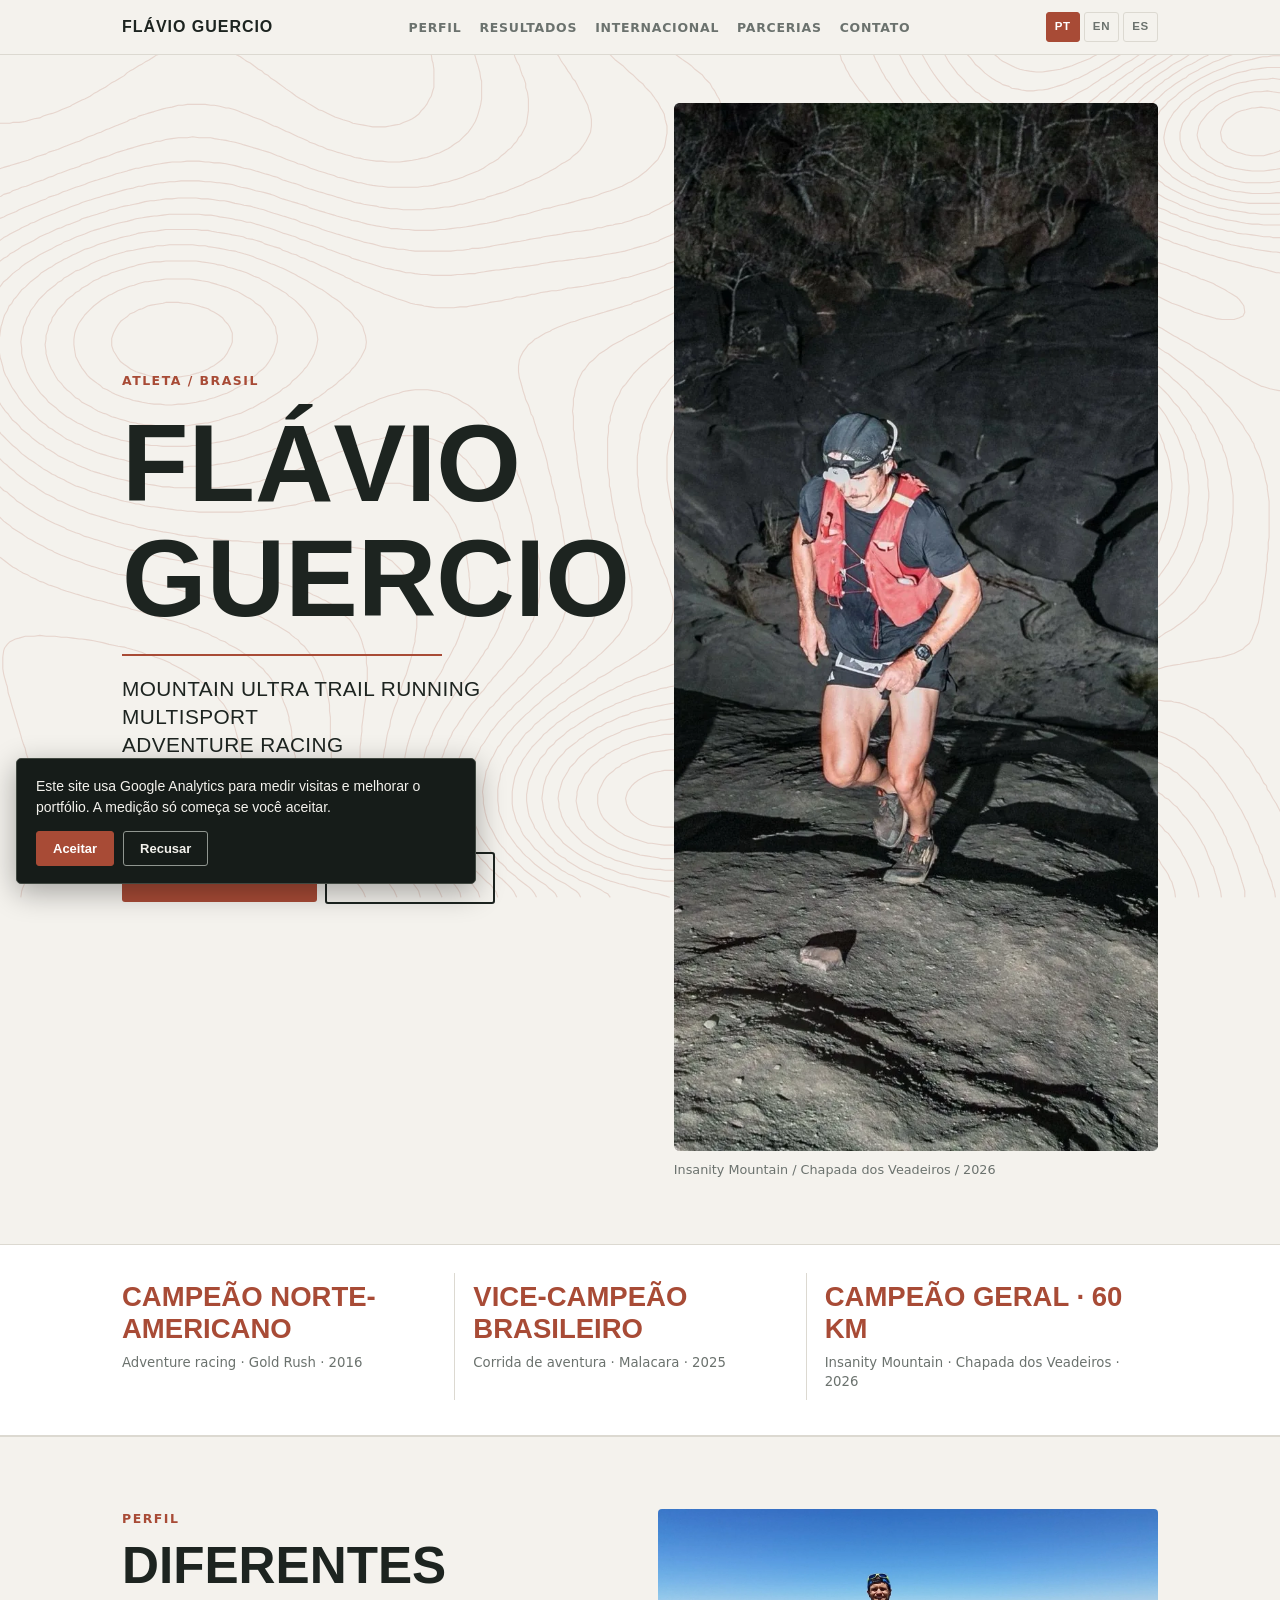
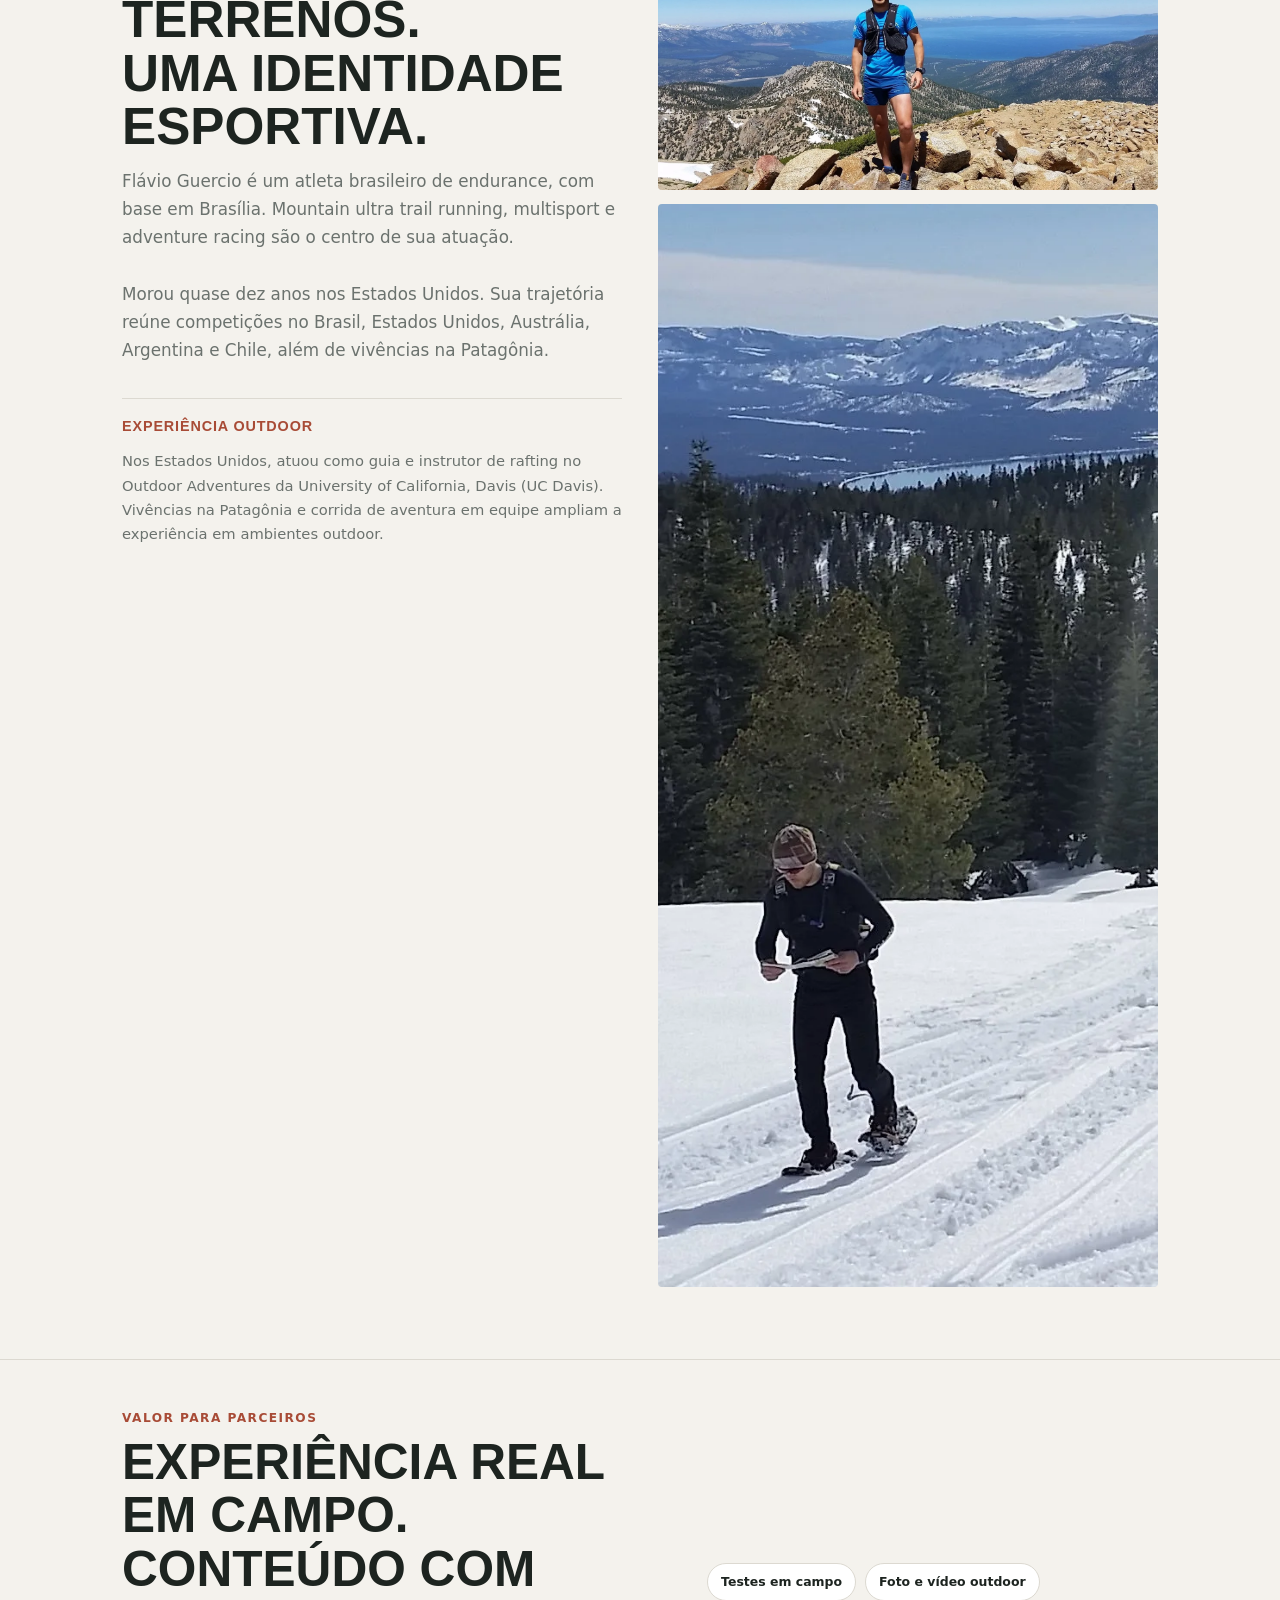
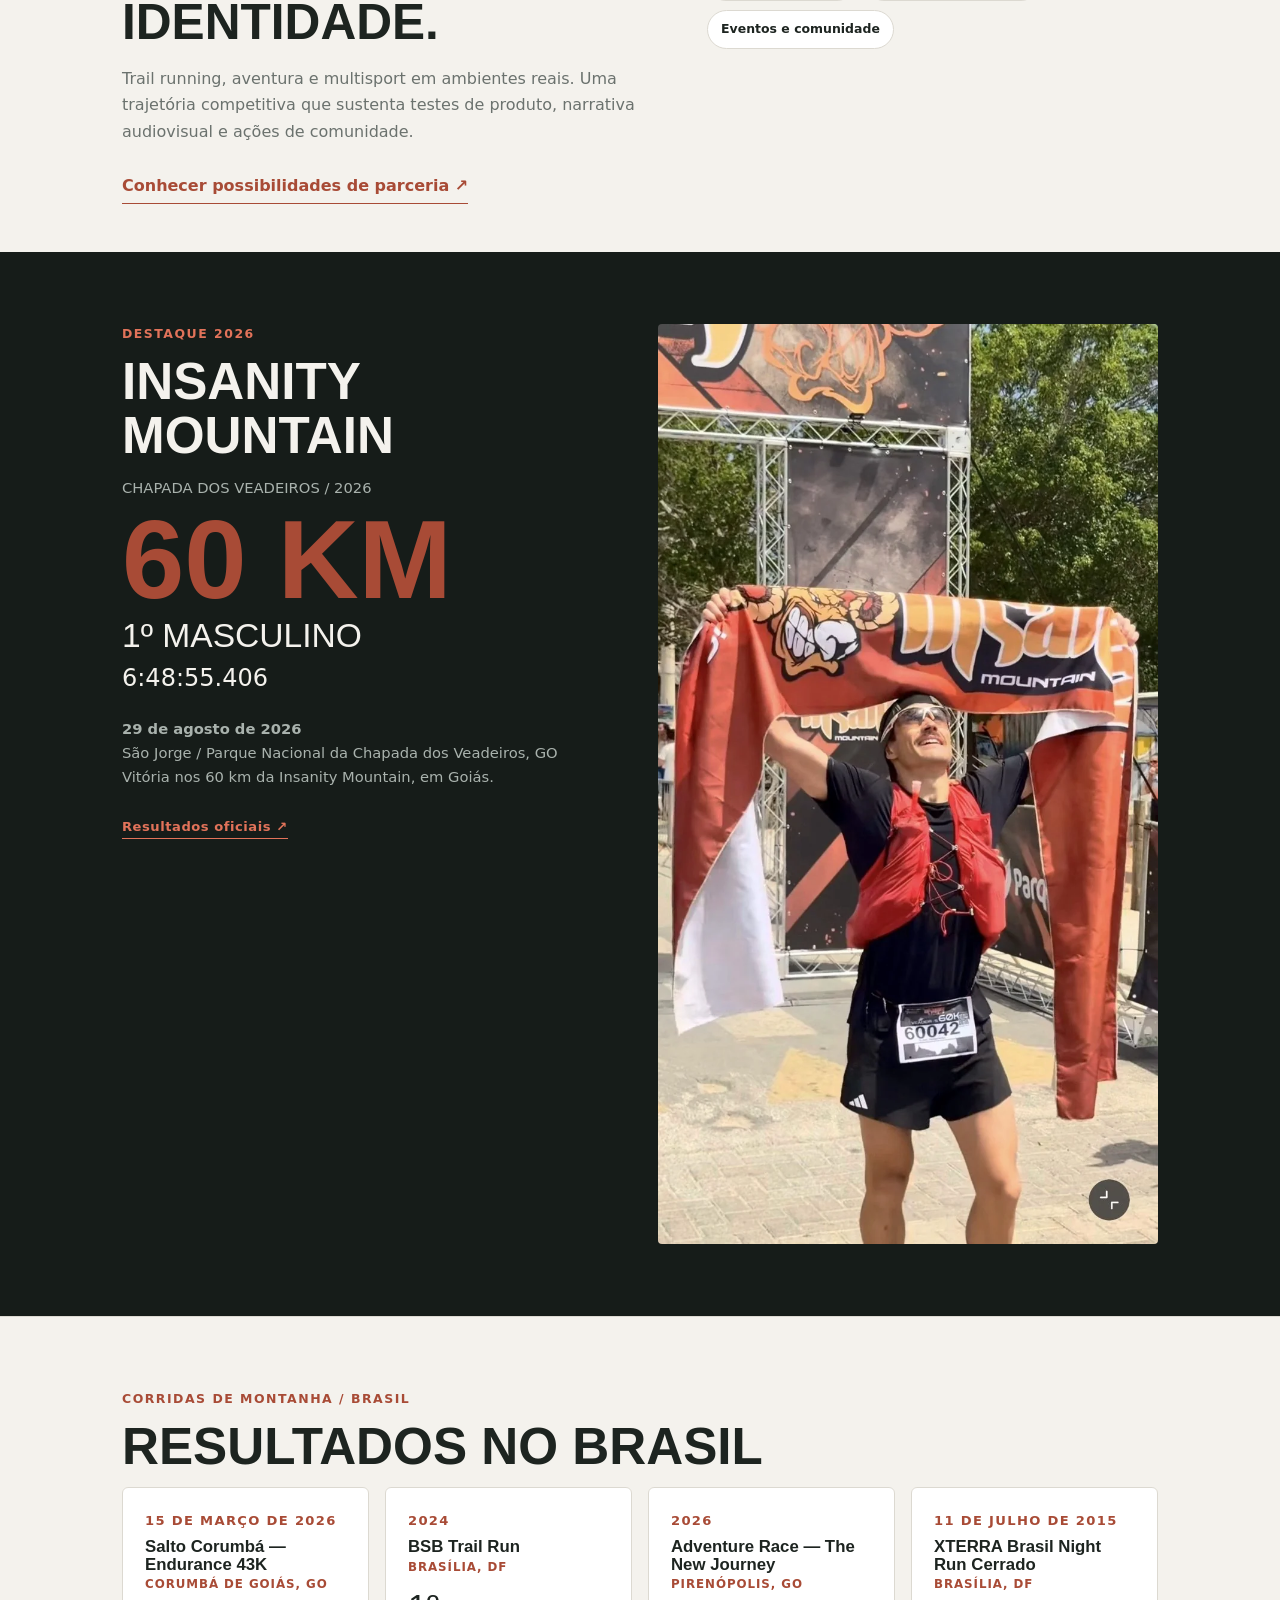
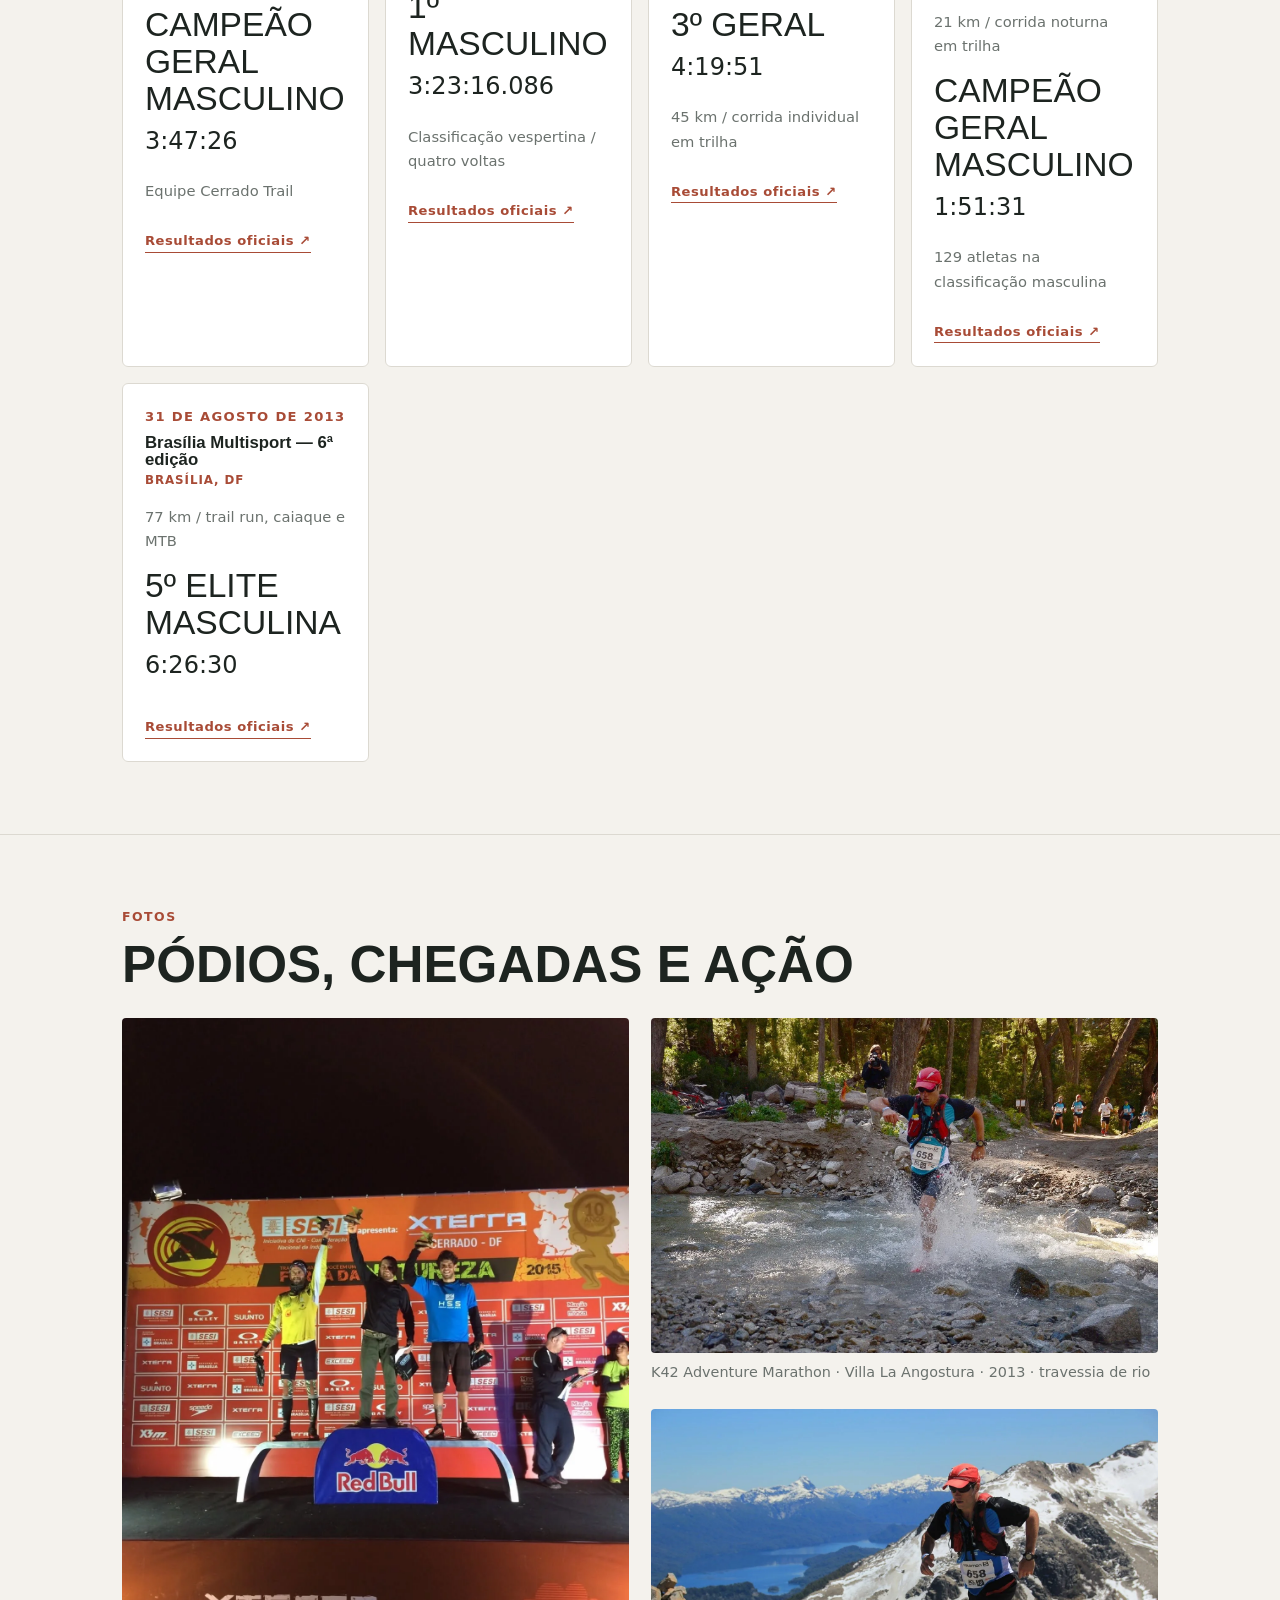
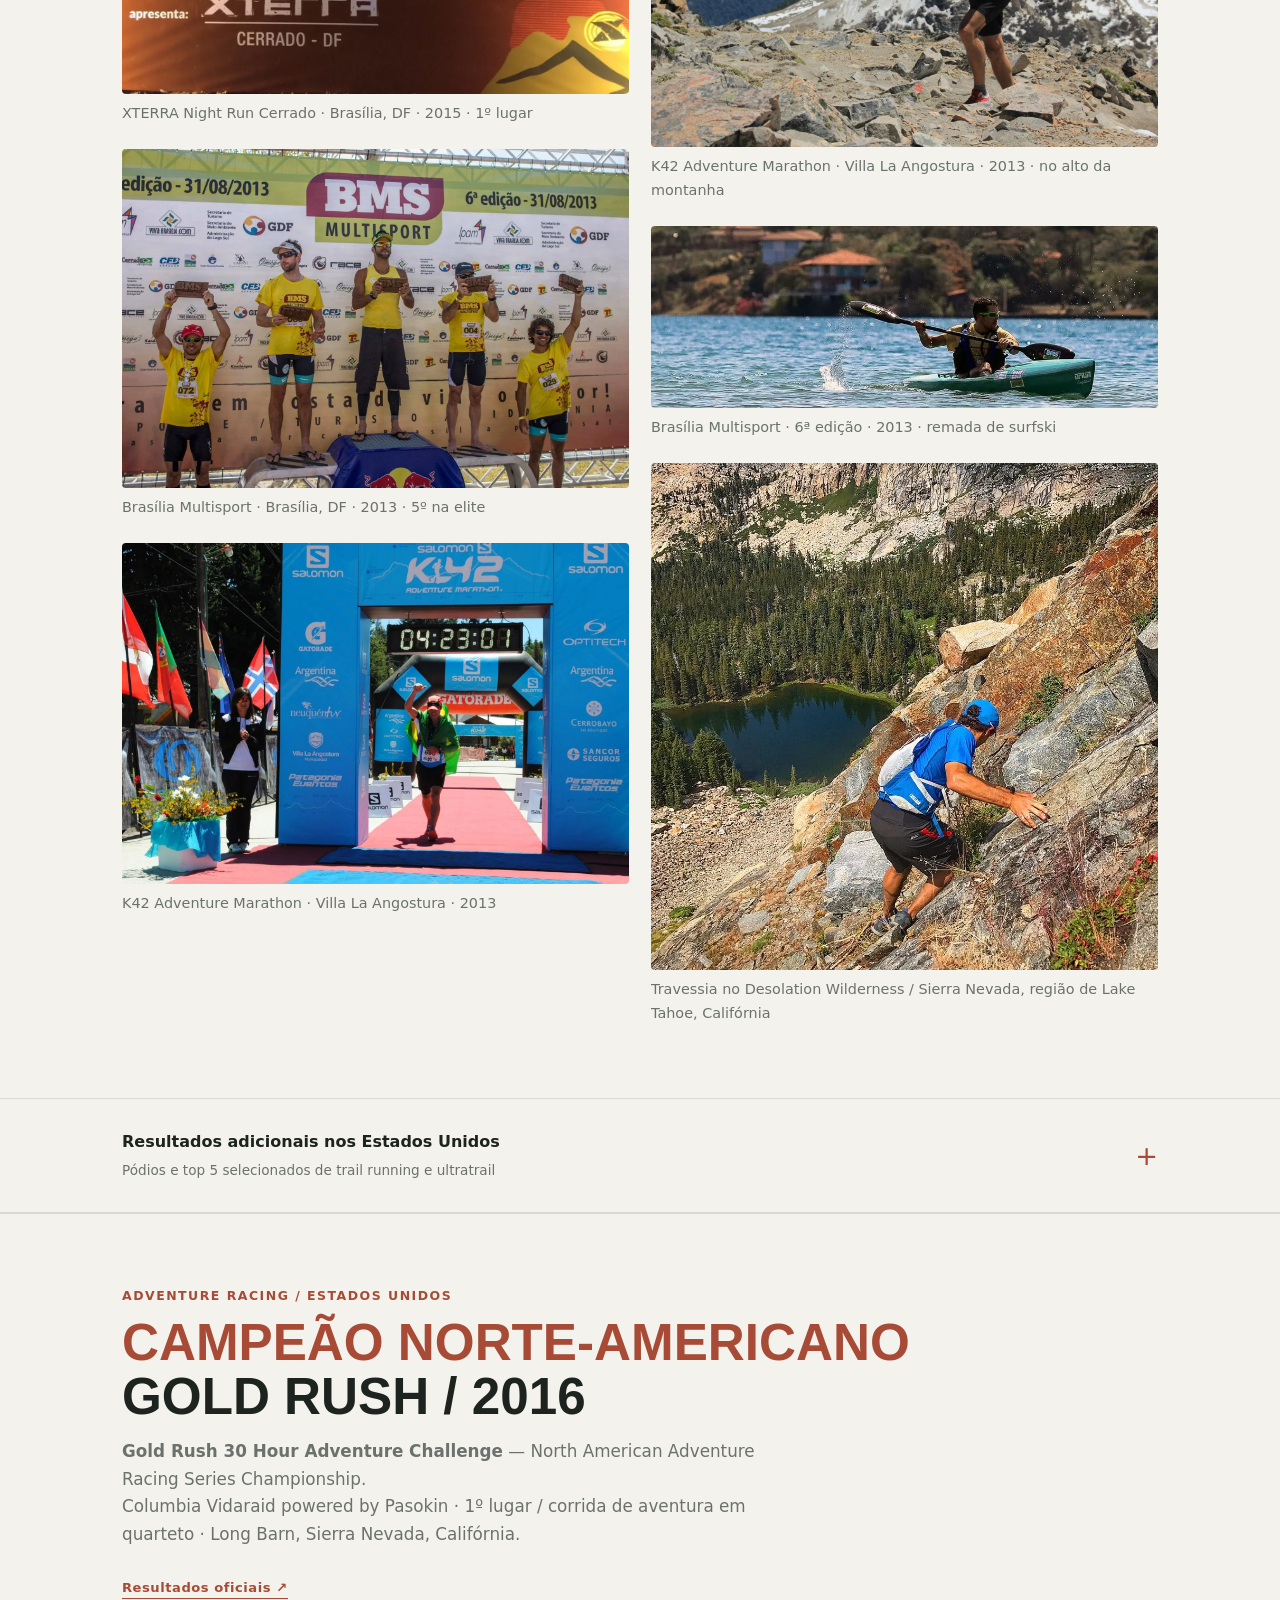
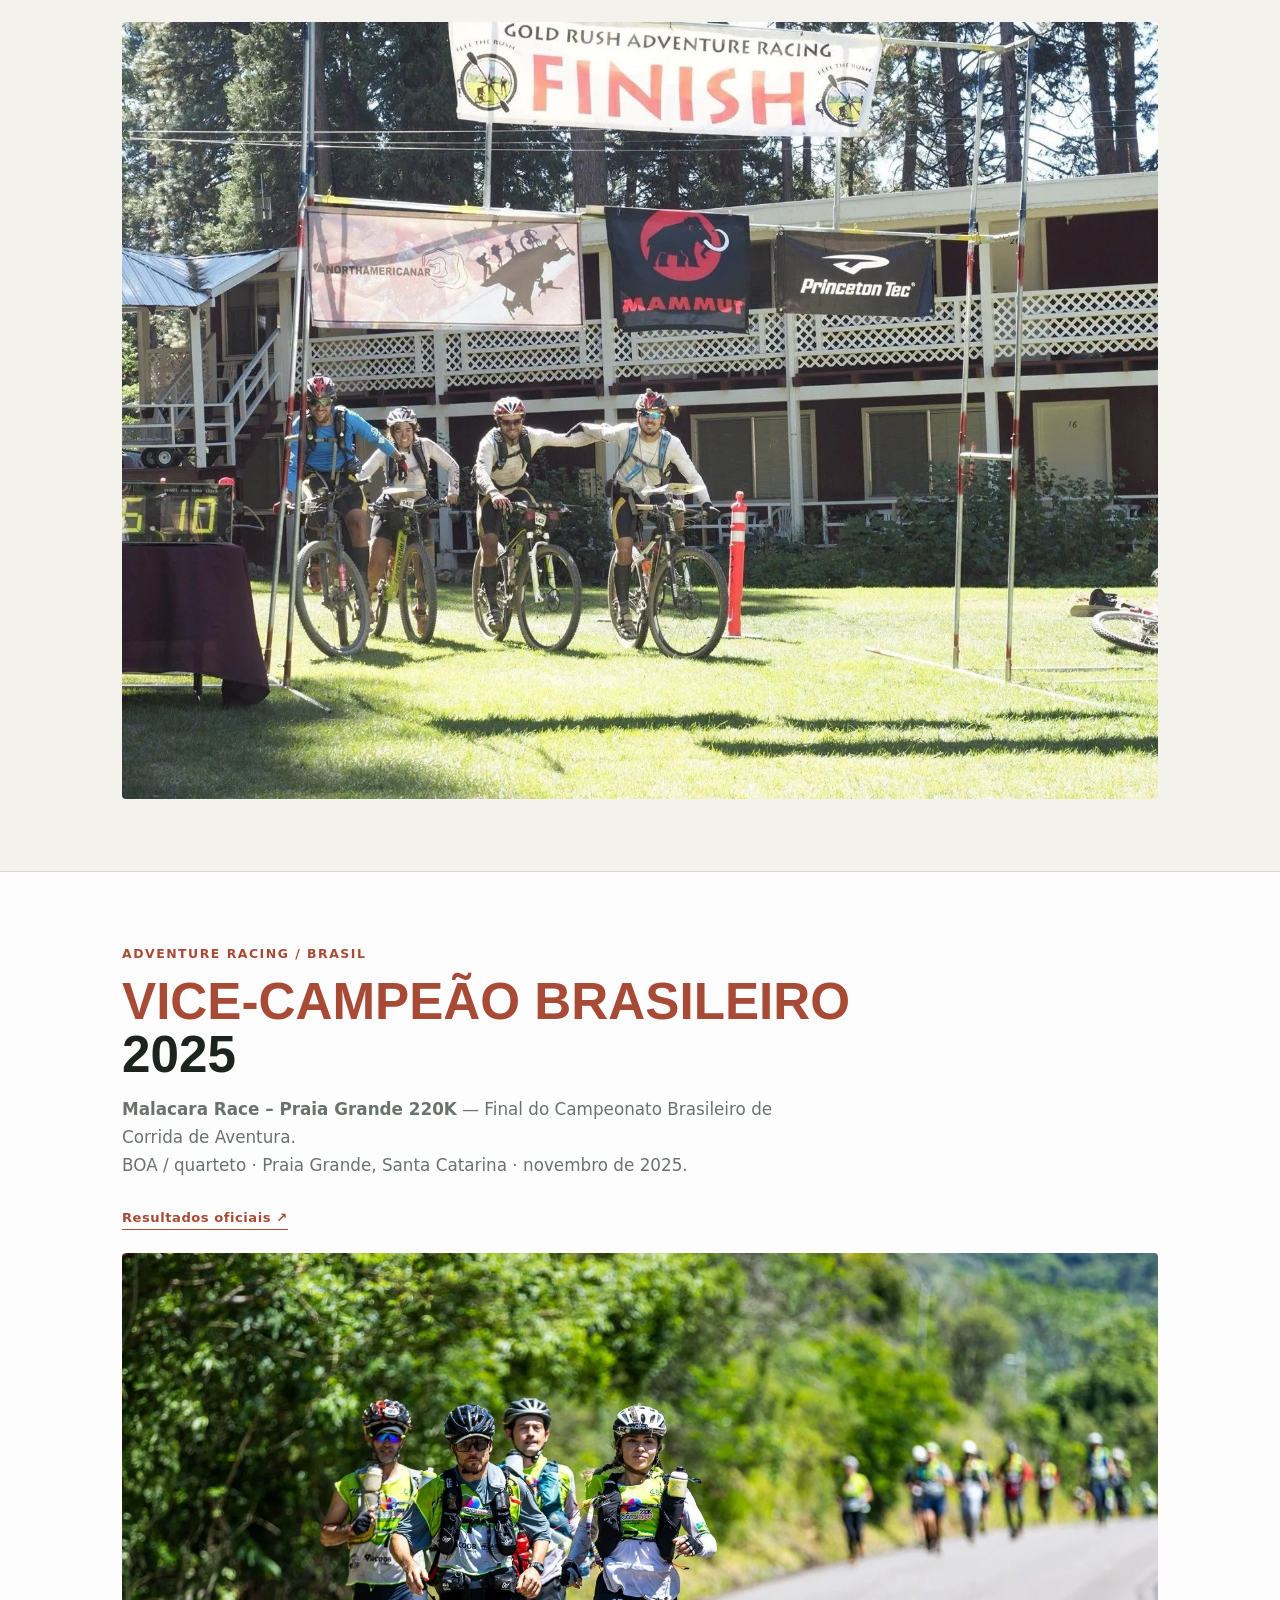
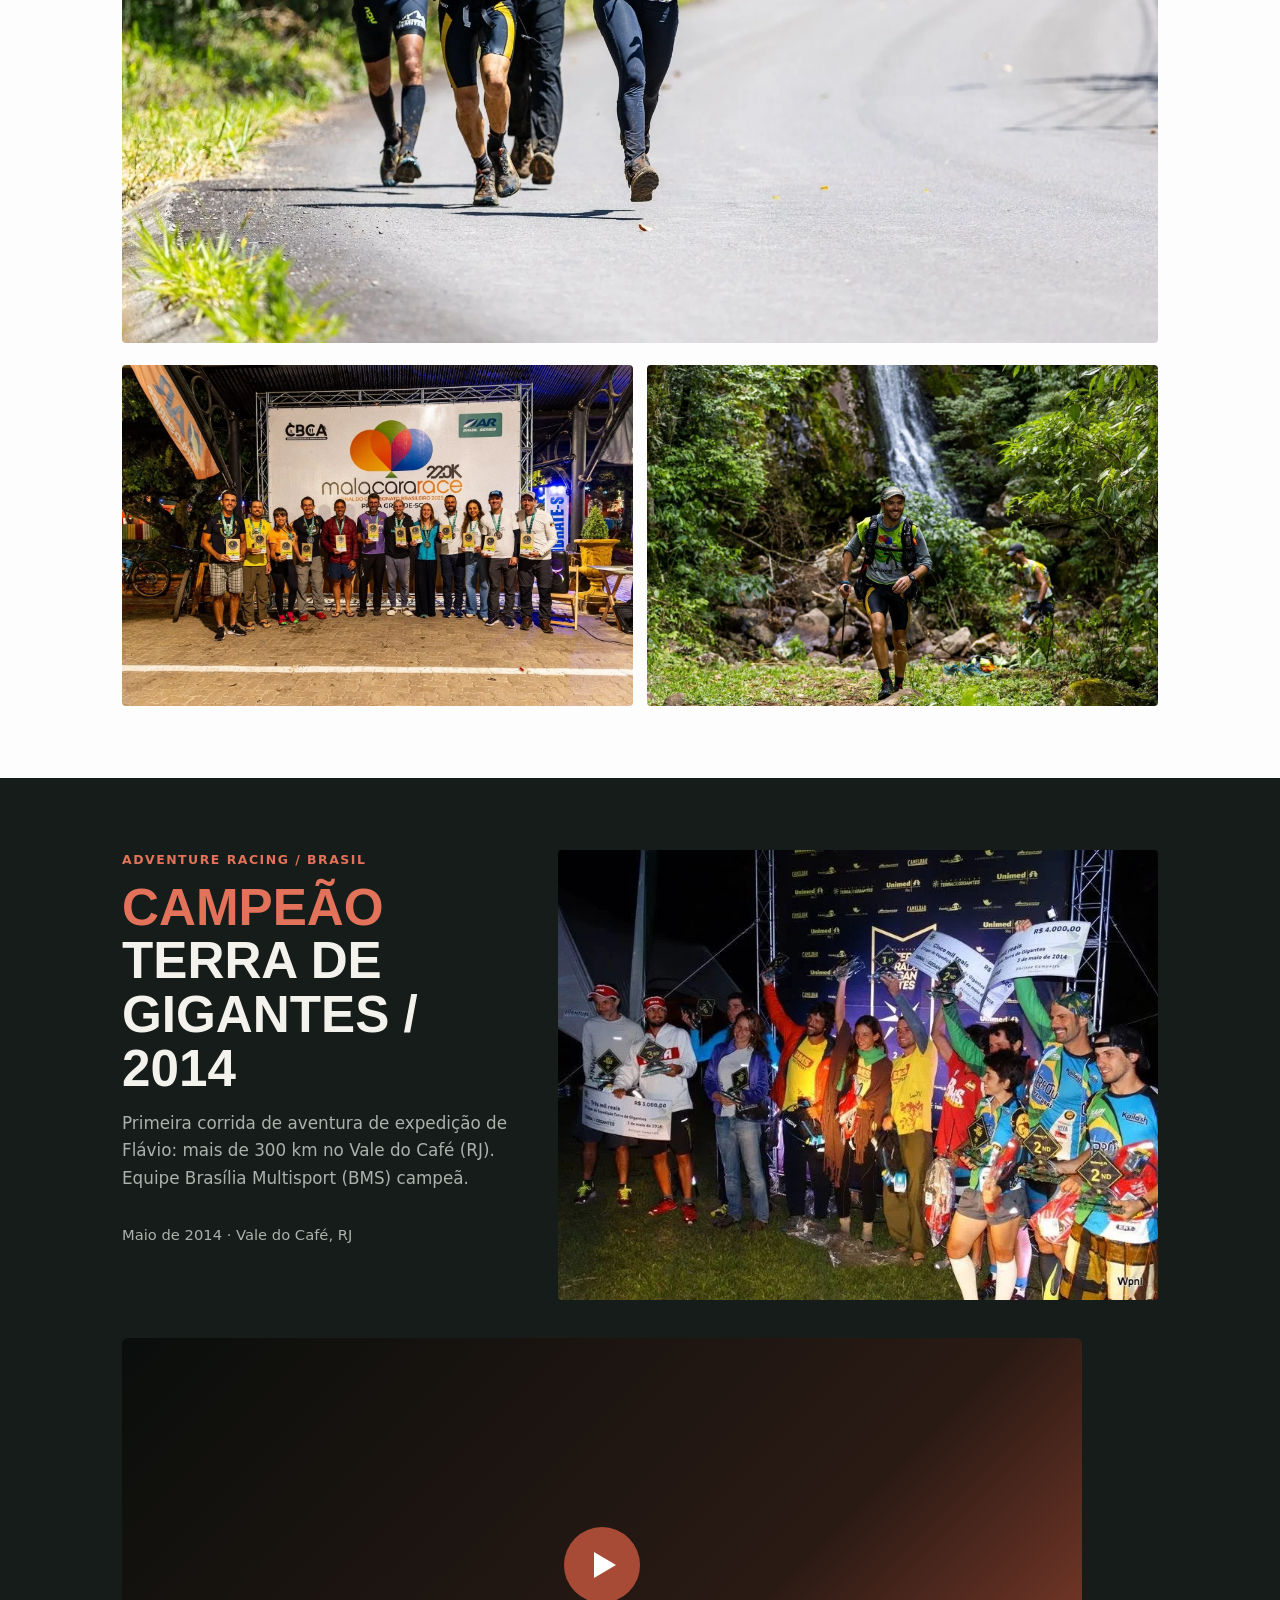
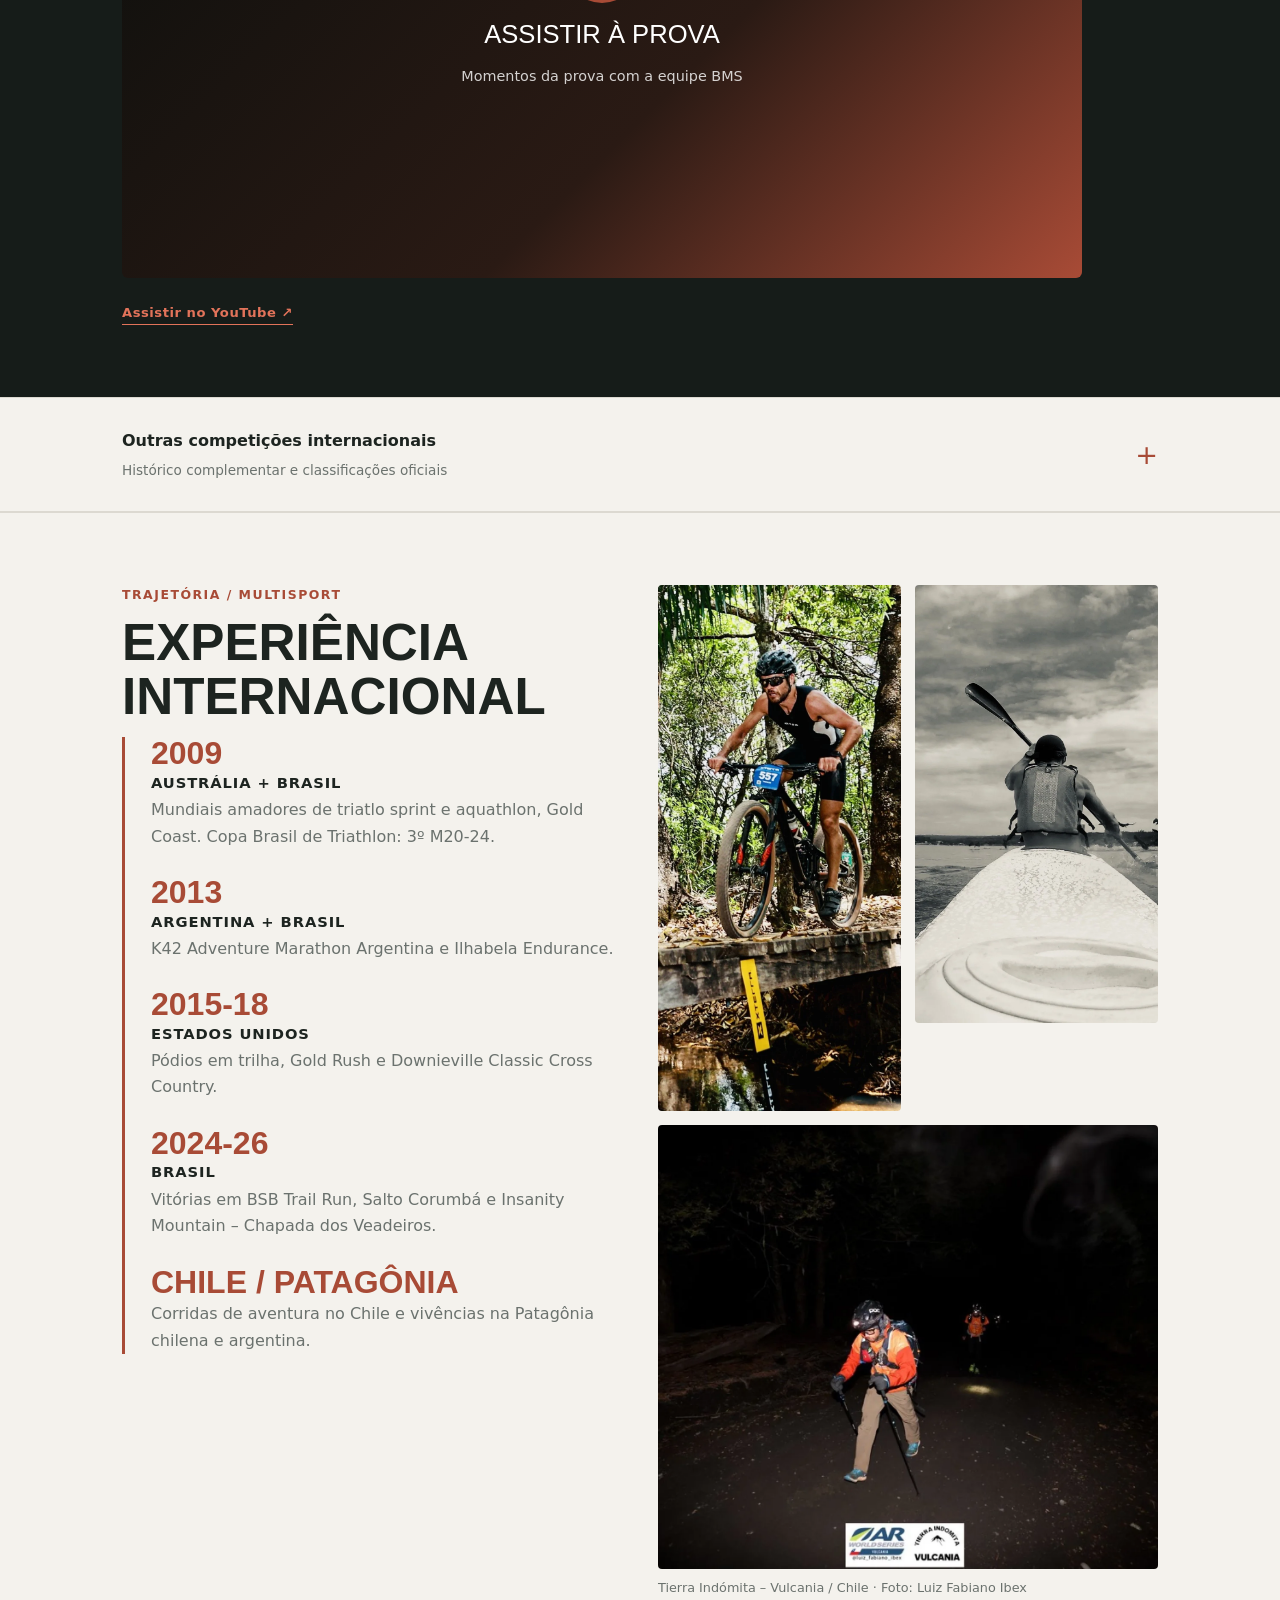
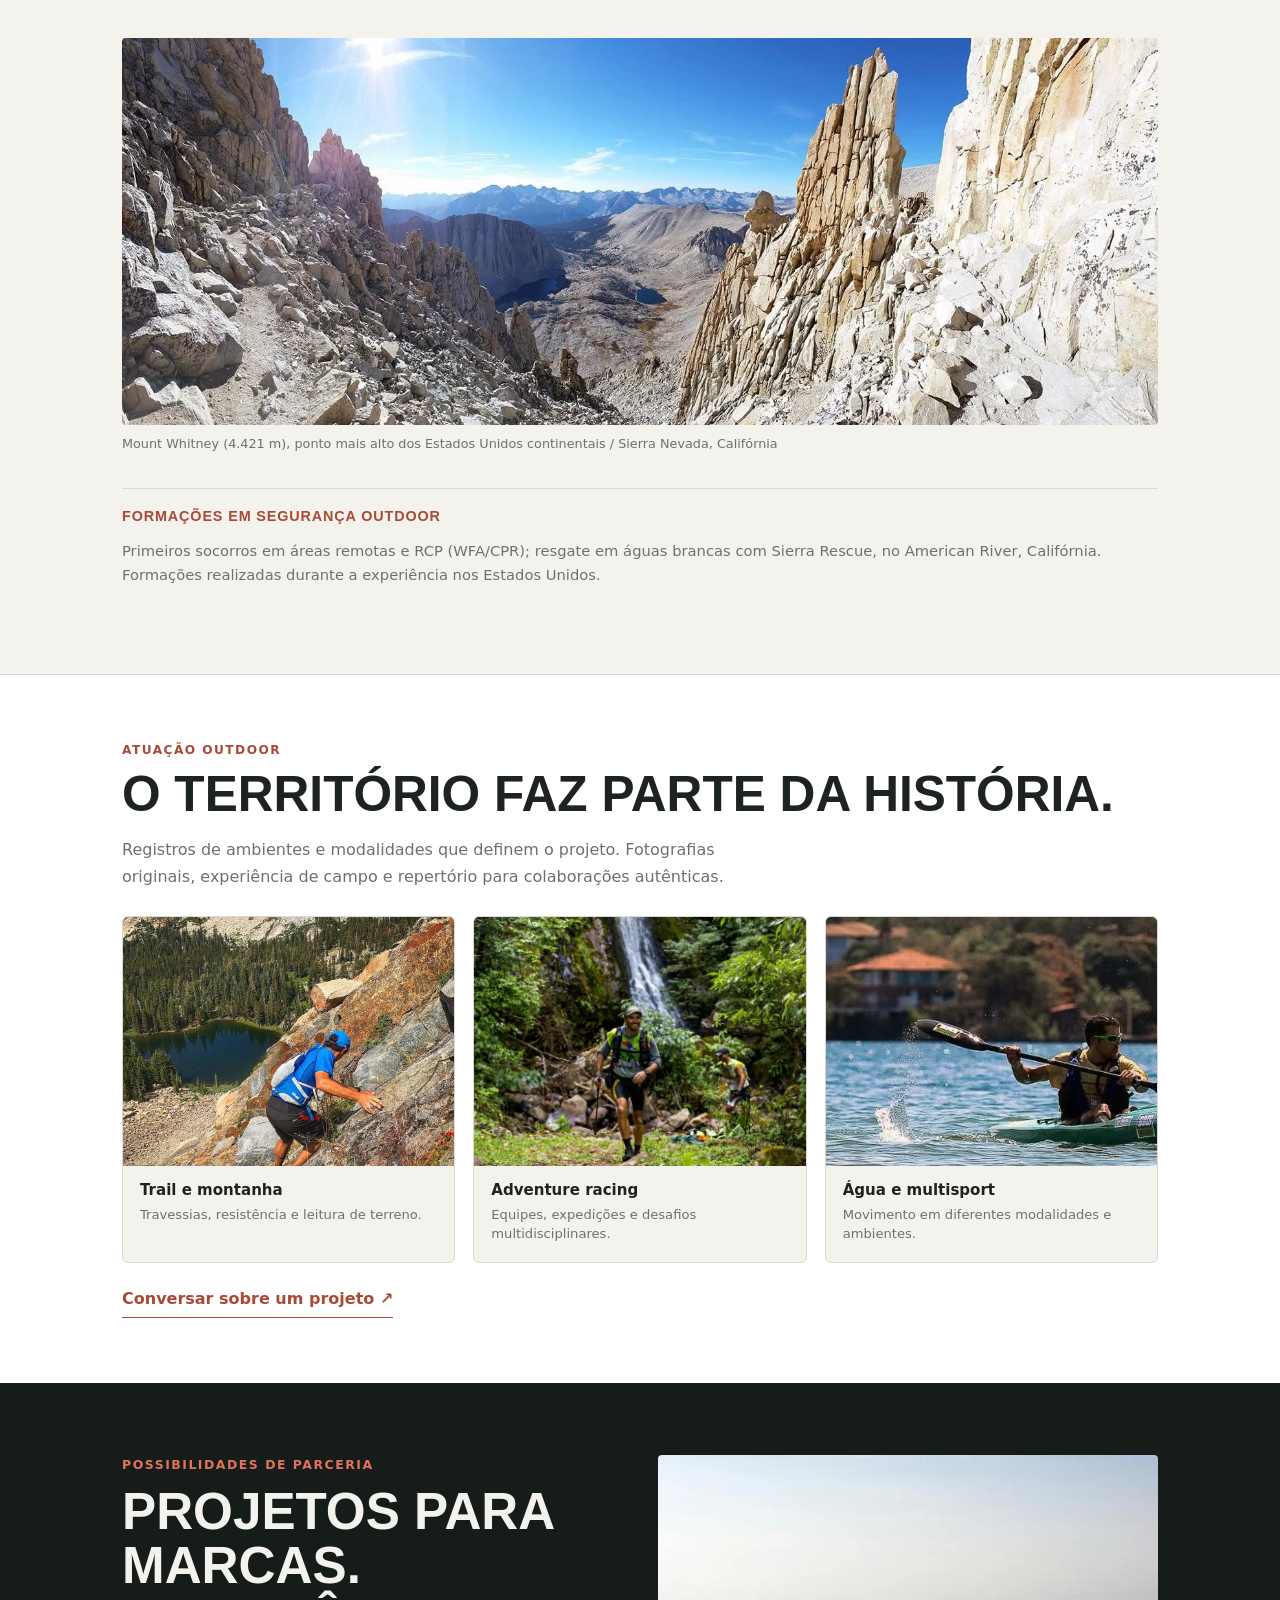
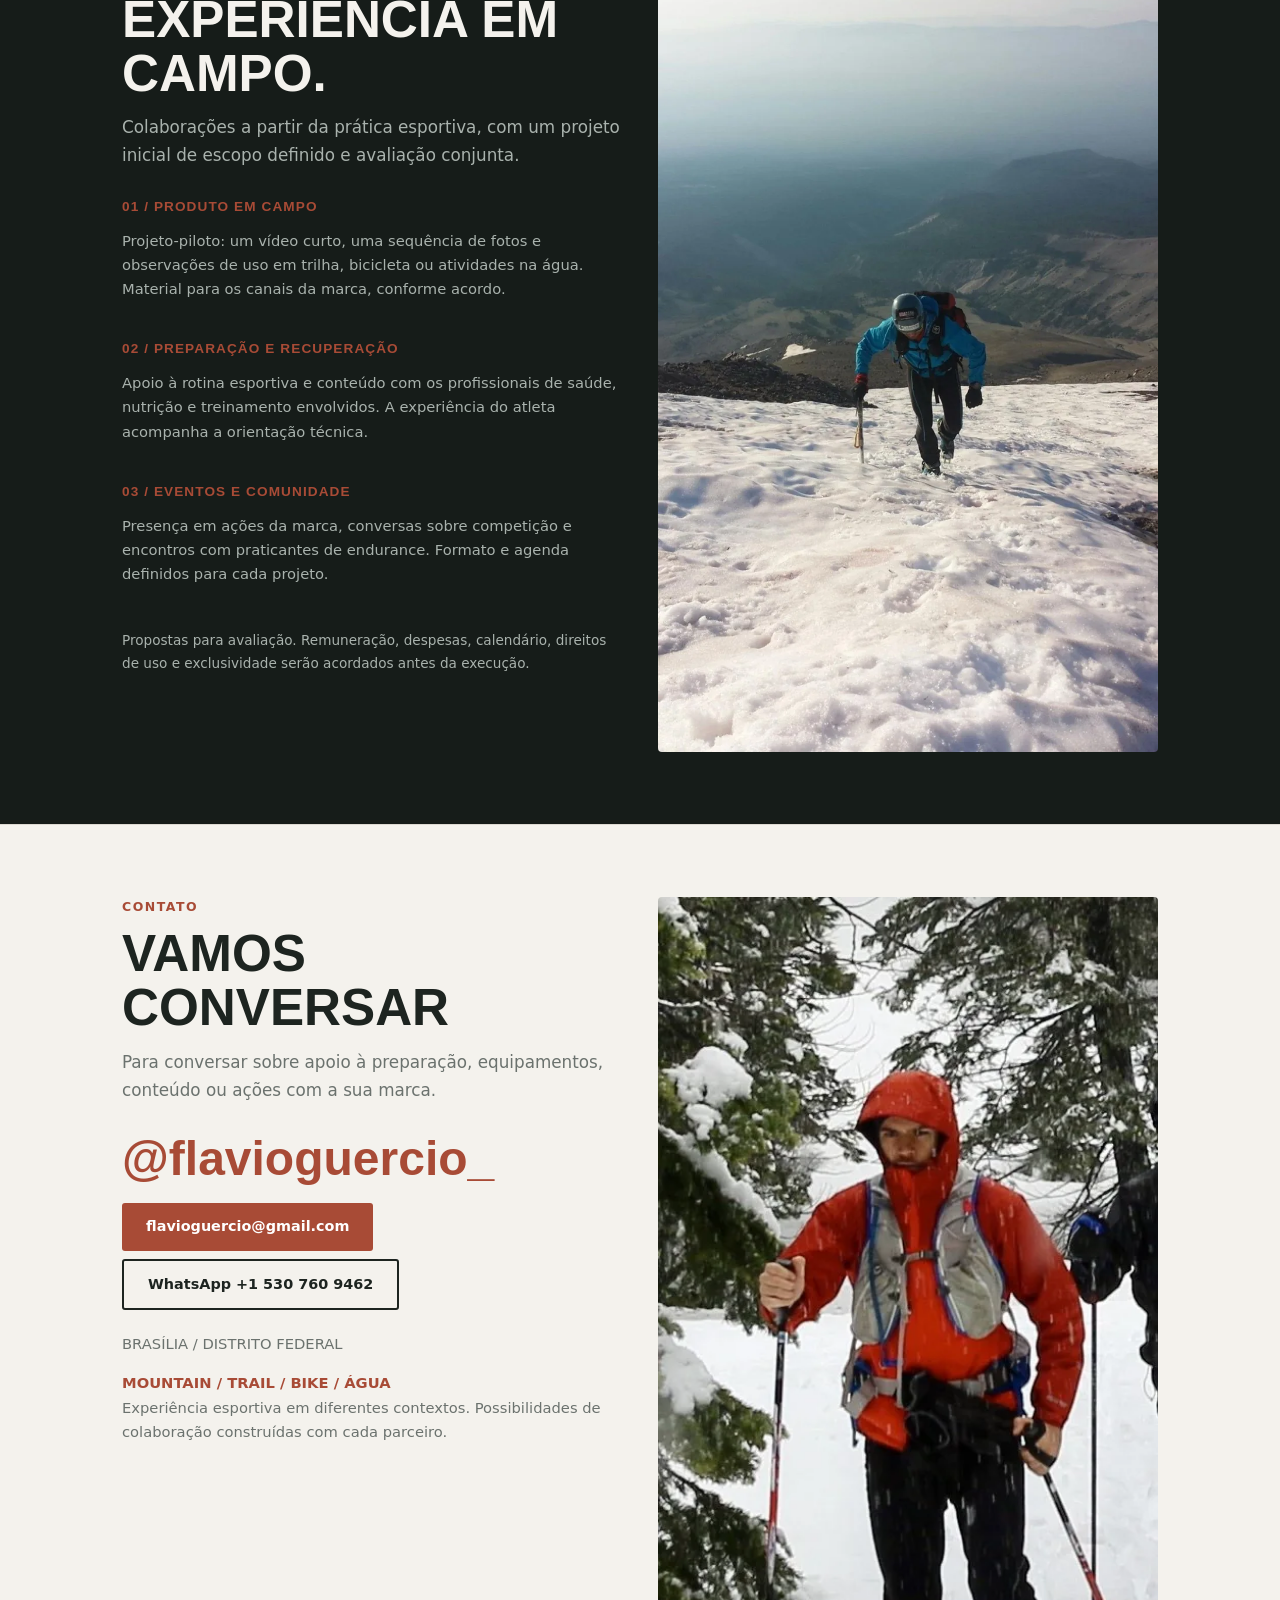
==== commit aae5dbb3: "Add files via upload" ====
--- a/index.html
+++ b/index.html
@@ -1,12 +1,10 @@
 <!DOCTYPE html>
-<html lang="pt-BR">
-<head>
-<meta charset="utf-8">
-<meta name="viewport" content="width=device-width, initial-scale=1, viewport-fit=cover">
-<title>Flávio Guercio — Atleta de Endurance | Brasília</title>
-<meta name="description" content="Mountain ultra trail running, multisport e adventure racing. Portfólio para marcas e parceiros.">
-<link rel="preconnect" href="https://fonts.googleapis.com">
-<link href="https://fonts.googleapis.com/css2?family=Inter:wght@400;500;600;700&family=Oswald:wght@500;600;700&display=swap" rel="stylesheet">
+
+<html lang="pt-BR"><head>
+<meta charset="utf-8"/>
+<meta content="width=device-width, initial-scale=1, viewport-fit=cover" name="viewport"/>
+<title>Flávio Guercio — Atleta de Endurance | Trail e Adventure Racing</title>
+
 <style>
 :root{--bg:#f4f2ed;--surface:#ffffff;--ink:#1d2420;--muted:#6b726e;--line:#dcd9d1;--accent:#a84b36;--dark:#161c19;--dark-ink:#f4f2ed;color-scheme:light;
 box-sizing:border-box;padding-top:env(safe-area-inset-top,0px);padding-bottom:env(safe-area-inset-bottom,0px)}
@@ -75,92 +73,351 @@
 footer .wrap{display:flex;justify-content:space-between;flex-wrap:wrap;gap:8px}
 @media (max-width:760px){.hero .wrap,.two{grid-template-columns:1fr}}
 </style><!-- Outdoor v2: SEO, social sharing, performance. Add before </head>. -->
-<link rel="canonical" href="https://guercio.github.io/flavioguercio/">
-<meta name="theme-color" content="#161c19">
-<meta property="og:type" content="website">
-<meta property="og:site_name" content="Flávio Guercio | Outdoor Endurance">
-<meta property="og:title" content="Flávio Guercio | Mountain Ultra Trail · Multisport · Adventure Racing">
-<meta property="og:description" content="Resultados esportivos no Brasil e no exterior. Experiência em campo, projetos outdoor e colaborações para marcas.">
-<meta property="og:url" content="https://guercio.github.io/flavioguercio/">
-<meta property="og:image" content="https://guercio.github.io/flavioguercio/images/hero.jpg">
-<meta property="og:image:alt" content="Flávio Guercio correndo à noite na Chapada dos Veadeiros">
-<meta name="twitter:card" content="summary_large_image">
-<meta name="twitter:title" content="Flávio Guercio | Endurance Athlete">
-<meta name="twitter:description" content="Trail running, multisport and adventure racing. Results and outdoor brand collaborations.">
-<meta name="twitter:image" content="https://guercio.github.io/flavioguercio/images/hero.jpg">
-<script type="application/ld+json">
-{"@context":"https://schema.org","@type":"Person","name":"Flávio Guercio","url":"https://guercio.github.io/flavioguercio/","jobTitle":"Endurance athlete","homeLocation":{"@type":"Place","name":"Brasília, Brasil"},"knowsAbout":["Mountain ultra trail running","Multisport","Adventure racing"],"sameAs":["https://www.instagram.com/flavioguercio_/"]}
-</script>
-<link rel="stylesheet" href="outdoor-v2.css">
-
-</head>
+
+
+
+
+
+
+
+
+
+
+
+
+
+
+<script type="text/javascript">/* Outdoor v2 enhancement for Guercio's existing GitHub Pages portfolio.
+   No original images or athletic results are modified. No tracking until GA4 consent. */
+(() => {
+  'use strict';
+  if (document.documentElement.dataset.outdoorV2 === '1') return;
+  document.documentElement.dataset.outdoorV2 = '1';
+
+  const COPY = {
+    pt: {
+      proofLabel: 'Resultados em destaque',
+      proof: [
+        ['Campeão norte-americano', 'Adventure racing · Gold Rush · 2016'],
+        ['Vice-campeão brasileiro', 'Corrida de aventura · Malacara · 2025'],
+        ['Campeão geral · 60 km', 'Insanity Mountain · Chapada dos Veadeiros · 2026']
+      ],
+      pitchEyebrow:'Valor para parceiros',
+      pitchTitle:'Experiência real em campo. Conteúdo com identidade.',
+      pitchText:'Trail running, aventura e multisport em ambientes reais. Uma trajetória competitiva que sustenta testes de produto, narrativa audiovisual e ações de comunidade.',
+      pitchPills:['Testes em campo','Foto e vídeo outdoor','Eventos e comunidade'],
+      pitchAction:'Conhecer possibilidades de parceria',
+      usArchive:'Resultados adicionais nos Estados Unidos',
+      usArchiveDescription:'Pódios e top 5 selecionados de trail running e ultratrail',
+      otherArchive:'Outras competições internacionais',
+      otherArchiveDescription:'Histórico complementar e classificações oficiais',
+      showcaseEyebrow:'Atuação outdoor',
+      showcaseTitle:'O território faz parte da história.',
+      showcaseIntro:'Registros de ambientes e modalidades que definem o projeto. Fotografias originais, experiência de campo e repertório para colaborações autênticas.',
+      showcase:[
+        ['Trail e montanha','Travessias, resistência e leitura de terreno.'],
+        ['Adventure racing','Equipes, expedições e desafios multidisciplinares.'],
+        ['Água e multisport','Movimento em diferentes modalidades e ambientes.']
+      ],
+      showcaseAction:'Conversar sobre um projeto',
+      privacy:'Política de privacidade',
+      zoom:'Ampliar imagem'
+    },
+    en: {
+      proofLabel:'Selected achievements',
+      proof:[
+        ['North American champion','Adventure racing · Gold Rush · 2016'],
+        ['Brazilian runner-up','Adventure racing · Malacara · 2025'],
+        ['Overall winner · 60 km','Insanity Mountain · Chapada dos Veadeiros · 2026']
+      ],
+      pitchEyebrow:'For brand partners',
+      pitchTitle:'Real field experience. Distinctive storytelling.',
+      pitchText:'Trail running, adventure and multisport in real outdoor environments. A competitive track record supporting field tests, visual storytelling and community activations.',
+      pitchPills:['Field testing','Outdoor photo and video','Events and community'],
+      pitchAction:'Explore partnership opportunities',
+      usArchive:'More results from the United States',
+      usArchiveDescription:'Selected trail and ultratrail podiums and top-five finishes',
+      otherArchive:'Additional international races',
+      otherArchiveDescription:'More results and official rankings',
+      showcaseEyebrow:'Outdoor practice',
+      showcaseTitle:'The landscape is part of the story.',
+      showcaseIntro:'Scenes from the environments and disciplines that define the project. Original photographs, field experience and authentic collaboration opportunities.',
+      showcase:[
+        ['Trail and mountains','Traverses, endurance and technical terrain.'],
+        ['Adventure racing','Teams, expeditions and multidisciplinary challenges.'],
+        ['Water and multisport','Movement across sports and environments.']
+      ],
+      showcaseAction:'Discuss a project',
+      privacy:'Privacy policy',
+      zoom:'Enlarge image'
+    },
+    es: {
+      proofLabel:'Logros destacados',
+      proof:[
+        ['Campeón norteamericano','Carreras de aventura · Gold Rush · 2016'],
+        ['Subcampeón brasileño','Carreras de aventura · Malacara · 2025'],
+        ['Ganador general · 60 km','Insanity Mountain · Chapada dos Veadeiros · 2026']
+      ],
+      pitchEyebrow:'Para marcas colaboradoras',
+      pitchTitle:'Experiencia real en terreno. Contenido con identidad.',
+      pitchText:'Trail running, aventura y multisport en entornos reales. Una trayectoria competitiva que respalda pruebas de producto, contenido audiovisual y actividades con la comunidad.',
+      pitchPills:['Pruebas en terreno','Foto y vídeo outdoor','Eventos y comunidad'],
+      pitchAction:'Explorar oportunidades de colaboración',
+      usArchive:'Otros resultados en Estados Unidos',
+      usArchiveDescription:'Podios y top 5 seleccionados de trail y ultratrail',
+      otherArchive:'Otras competencias internacionales',
+      otherArchiveDescription:'Trayectoria complementaria y clasificaciones oficiales',
+      showcaseEyebrow:'Experiencia outdoor',
+      showcaseTitle:'El territorio es parte de la historia.',
+      showcaseIntro:'Imágenes de los entornos y disciplinas que definen este proyecto. Fotografías originales, experiencia en terreno y oportunidades de colaboración auténtica.',
+      showcase:[
+        ['Trail y montaña','Travesías, resistencia y terreno técnico.'],
+        ['Carreras de aventura','Equipos, expediciones y desafíos multidisciplinarios.'],
+        ['Agua y multisport','Movimiento entre deportes y entornos.']
+      ],
+      showcaseAction:'Hablemos de un proyecto',
+      privacy:'Política de privacidad',
+      zoom:'Ampliar imagen'
+    }
+  };
+
+  const el = (tag, className, parent) => {
+    const n = document.createElement(tag);
+    if (className) n.className = className;
+    if (parent) parent.appendChild(n);
+    return n;
+  };
+  const t = (node, value) => { node.textContent = value; return node; };
+  const currentLang = () => {
+    const lang = (document.documentElement.lang || 'pt').slice(0, 2).toLowerCase();
+    return COPY[lang] ? lang : 'pt';
+  };
+  const sections = Array.from(document.querySelectorAll('body > section'));
+  const hero = document.querySelector('header.hero');
+  const profile = document.querySelector('#perfil');
+  const partnerships = document.querySelector('#parcerias');
+  const contact = document.querySelector('#contato');
+
+  let proof, pitch, showcase, archiveUSA, archiveOther, privacyLink;
+
+  function makeProof() {
+    if (!hero) return;
+    proof = el('section','ov2-proof');
+    proof.id = 'conquistas';
+    const inner = el('div','ov2-inner',proof);
+    const grid = el('div','ov2-proof-grid',inner);
+    for (let i=0;i<3;i++) {
+      const item=el('div','ov2-proof-item',grid);
+      el('strong',null,item);
+      el('span',null,item);
+    }
+    hero.insertAdjacentElement('afterend', proof);
+  }
+  function makePitch() {
+    if (!profile) return;
+    pitch = el('section','ov2-teaser');
+    const inner=el('div','ov2-inner',pitch);
+    const copy=el('div',null,inner);
+    el('div','ov2-eyebrow',copy);
+    el('h2',null,copy);
+    el('p',null,copy);
+    const link=el('a','ov2-action',copy);
+    link.href='#parcerias';link.dataset.ov2Event='partnership_cta';
+    el('div','ov2-pill-list',inner);
+    profile.insertAdjacentElement('afterend',pitch);
+  }
+  function archiveSection(source, kind) {
+    if (!source || source.tagName !== 'SECTION') return null;
+    const wrapper=el('details','ov2-archive');
+    const summary=el('summary',null,wrapper);
+    const title=el('span',null,summary);
+    el('strong','ov2-archive-title',title);
+    el('span','ov2-archive-description',title);
+    const content=el('div','ov2-archive-content',wrapper);
+    source.parentNode.insertBefore(wrapper,source);
+    content.appendChild(source);
+    wrapper.dataset.ov2Event='archive_'+kind;
+    wrapper.addEventListener('toggle',()=>{
+      if (wrapper.open) analytics('portfolio_archive_open',{archive:kind});
+    });
+    return wrapper;
+  }
+  function makeShowcase() {
+    if (!partnerships) return;
+    showcase=el('section','ov2-showcase');
+    showcase.id='portfolio-em-acao';
+    const inner=el('div','ov2-inner',showcase);
+    el('div','ov2-eyebrow',inner);
+    el('h2',null,inner);
+    el('p','ov2-intro',inner);
+    const grid=el('div','ov2-showcase-grid',inner);
+    const pictures=[
+      {src:'images/trail.jpg',alt:'Travessia de montanha no Desolation Wilderness, Sierra Nevada'},
+      {src:'images/boa2.jpg',alt:'Equipe de corrida de aventura em ação'},
+      {src:'images/surfski.jpg',alt:'Flávio remando de surfski'}
+    ];
+    for(const pic of pictures){
+      const card=el('figure','ov2-work-card',grid);
+      const img=el('img',null,card);
+      img.src=pic.src;img.alt=pic.alt;img.loading='lazy';img.decoding='async';
+      const cap=el('figcaption',null,card);
+      el('strong',null,cap);el('span',null,cap);
+    }
+    const action=el('a','ov2-action',inner);
+    action.href='#contato';action.dataset.ov2Event='showcase_cta';
+    partnerships.parentNode.insertBefore(showcase,partnerships);
+  }
+  function makePrivacyLink() {
+    const footer=document.querySelector('footer .wrap') || document.querySelector('footer');
+    if (!footer) return;
+    privacyLink=el('a','ov2-privacy',footer);
+    privacyLink.href='privacy.html';
+  }
+  function translate() {
+    const d=COPY[currentLang()];
+    if(proof){
+      proof.setAttribute('aria-label',d.proofLabel);
+      Array.from(proof.querySelectorAll('.ov2-proof-item')).forEach((item,i)=>{
+        t(item.querySelector('strong'),d.proof[i][0]);
+        t(item.querySelector('span'),d.proof[i][1]);
+      });
+    }
+    if(pitch){
+      t(pitch.querySelector('.ov2-eyebrow'),d.pitchEyebrow);
+      t(pitch.querySelector('h2'),d.pitchTitle);
+      t(pitch.querySelector('p'),d.pitchText);
+      t(pitch.querySelector('a'),d.pitchAction+' ↗');
+      const tags=pitch.querySelector('.ov2-pill-list');
+      tags.replaceChildren();
+      d.pitchPills.forEach(x=>t(el('span','ov2-pill',tags),x));
+    }
+    for(const [node,title,desc] of [
+      [archiveUSA,d.usArchive,d.usArchiveDescription],
+      [archiveOther,d.otherArchive,d.otherArchiveDescription]
+    ]) {
+      if (!node) continue;
+      t(node.querySelector('.ov2-archive-title'),title);
+      t(node.querySelector('.ov2-archive-description'),desc);
+    }
+    if(showcase){
+      t(showcase.querySelector('.ov2-eyebrow'),d.showcaseEyebrow);
+      t(showcase.querySelector('h2'),d.showcaseTitle);
+      t(showcase.querySelector('.ov2-intro'),d.showcaseIntro);
+      Array.from(showcase.querySelectorAll('figure')).forEach((f,i)=>{
+        t(f.querySelector('strong'),d.showcase[i][0]);
+        t(f.querySelector('span'),d.showcase[i][1]);
+      });
+      t(showcase.querySelector('a'),d.showcaseAction+' ↗');
+    }
+    if(privacyLink)privacyLink.textContent=d.privacy;
+    document.querySelectorAll('img.zoom').forEach(img=>{
+      img.setAttribute('aria-label',d.zoom+': '+(img.alt||''));
+    });
+  }
+  function analytics(name,data) {
+    // The existing consent script defines gtag only after opt-in.
+    if (typeof window.gtag === 'function' && window['ga-disable-G-N1N9WRYGHK']!==true) {
+      window.gtag('event',name,data||{});
+    }
+  }
+  function improveAccessibilityAndLoading(){
+    document.querySelectorAll('img').forEach(img=>{
+      img.decoding='async';
+      if(!img.closest('header.hero') && !img.hasAttribute('loading')) img.loading='lazy';
+    });
+    const heroImage=document.querySelector('header.hero img');
+    if(heroImage){heroImage.loading='eager';heroImage.fetchPriority='high';}
+    document.querySelectorAll('img.zoom').forEach(img=>{
+      img.tabIndex=0;img.setAttribute('role','button');
+      img.addEventListener('keydown',e=>{
+        if(e.key==='Enter'||e.key===' '){e.preventDefault();img.click();}
+      });
+    });
+  }
+  function registerAnalyticsEvents(){
+    document.addEventListener('click',event=>{
+      const link=event.target.closest('a');
+      if(!link)return;
+      const href=link.getAttribute('href')||'';
+      const method=href.startsWith('mailto:')?'email':href.includes('wa.me/')?'whatsapp':href.includes('instagram.com/')?'instagram':null;
+      if(method && contact?.contains(link)) analytics('portfolio_contact_click',{contact_method:method});
+      else if(link.classList.contains('rl')) analytics('portfolio_results_click',{link_destination:href});
+      else if(link.dataset.ov2Event) analytics('portfolio_cta_click',{cta:link.dataset.ov2Event});
+    });
+  }
+
+  makeProof();makePitch();
+  // Index positions are from the audited original 12 direct-child sections.
+  // Guard against future structural changes rather than wrapping the wrong section.
+  if (sections.length===12){
+    archiveUSA=archiveSection(sections[4],'us_results');
+    archiveOther=archiveSection(sections[8],'other_international');
+  }
+  makeShowcase();makePrivacyLink();
+  improveAccessibilityAndLoading();
+  registerAnalyticsEvents();
+  translate();
+  document.querySelectorAll('.lang button').forEach(button=>{
+    button.addEventListener('click',()=>Promise.resolve().then(translate));
+  });
+})();
+</script><meta content="Atleta brasileiro de mountain ultra trail, multisport e corrida de aventura. Resultados oficiais, experiência internacional e projetos para marcas outdoor." name="description"/><meta content="index,follow,max-image-preview:large" name="robots"/><meta content="#161c19" name="theme-color"/><meta content="profile" property="og:type"/><meta content="Flávio Guercio · Endurance" property="og:site_name"/><meta content="Flávio Guercio — Atleta de Endurance | Trail e Adventure Racing" property="og:title"/><meta content="Atleta brasileiro de mountain ultra trail, multisport e corrida de aventura. Resultados oficiais, experiência internacional e projetos para marcas outdoor." property="og:description"/><meta content="https://guercio.github.io/flavioguercio/" property="og:url"/><meta content="https://guercio.github.io/flavioguercio/social-preview.jpg" property="og:image"/><meta content="1200" property="og:image:width"/><meta content="630" property="og:image:height"/><meta content="Flávio Guercio correndo à noite na Chapada dos Veadeiros" property="og:image:alt"/><meta content="pt_BR" property="og:locale"/><meta content="summary_large_image" name="twitter:card"/><meta content="Flávio Guercio — Atleta de Endurance | Trail e Adventure Racing" name="twitter:title"/><meta content="Atleta brasileiro de mountain ultra trail, multisport e corrida de aventura. Resultados oficiais, experiência internacional e projetos para marcas outdoor." name="twitter:description"/><meta content="https://guercio.github.io/flavioguercio/social-preview.jpg" name="twitter:image"/><link href="https://guercio.github.io/flavioguercio/" rel="canonical"/><link href="https://guercio.github.io/flavioguercio/" hreflang="pt-BR" rel="alternate"/><link href="https://guercio.github.io/flavioguercio/en/" hreflang="en" rel="alternate"/><link href="https://guercio.github.io/flavioguercio/es/" hreflang="es" rel="alternate"/><link href="https://guercio.github.io/flavioguercio/" hreflang="x-default" rel="alternate"/><link href="favicon.svg" rel="icon" type="image/svg+xml"/><link href="outdoor-v2.css" rel="stylesheet"/><script type="application/ld+json">{"@context":"https://schema.org","@type":"Person","name":"Flávio Guercio","url":"https://guercio.github.io/flavioguercio/","description":"Brazilian endurance athlete in mountain ultra trail running, multisport and adventure racing.","homeLocation":{"@type":"Place","name":"Brasília, Distrito Federal, Brazil"},"sameAs":["https://www.instagram.com/flavioguercio_/"],"knowsAbout":["Trail running","Adventure racing","Multisport","Outdoor endurance sports"]}</script><script>(function(){try{var saved=localStorage.getItem('lang');var lang=(saved||navigator.language||'pt').slice(0,2).toLowerCase();if(lang==='en'||lang==='es'){var p=location.pathname; if(p==='/flavioguercio/'||p==='/flavioguercio/index.html'){location.replace('/flavioguercio/'+lang+'/'+location.search+location.hash)}}}catch(e){}})();</script></head>
 <body>
-<svg class="topo" viewBox="0 0 1600 1000" preserveAspectRatio="xMidYMid slice" aria-hidden="true"><path d="M1366 997L1364 990L1363 987L1360 982L1357 978L1353 974L1350 970L1347 967L1343 965L1340 963L1336 960L1330 957L1327 956L1320 954L1314 953L1310 953L1303 953L1300 953L1293 955L1287 956L1283 958L1278 960L1273 962L1270 964L1266 967L1262 970L1258 973L1254 977L1251 980L1248 983L1246 987L1243 991L1242 997M1222 0L1223 7L1224 10L1227 16L1230 20L1233 23L1237 26L1240 28L1243 30L1250 33L1253 34L1260 35L1267 35L1273 34L1279 33L1283 32L1290 31L1293 29L1300 27L1303 25L1307 23L1313 20L1317 18L1320 16L1323 13L1327 10L1330 7L1333 0M1395 997L1394 990L1393 987L1391 980L1389 977L1387 972L1384 967L1381 963L1379 960L1377 956L1373 952L1370 948L1367 945L1363 942L1360 939L1357 937L1352 933L1347 930L1343 929L1338 927L1333 925L1327 924L1323 923L1317 922L1310 922L1303 923L1300 924L1293 925L1288 927L1283 928L1279 930L1273 933L1270 934L1266 937L1261 940L1257 943L1253 945L1250 948L1247 951L1243 954L1240 957L1237 961L1233 964L1230 968L1227 973L1224 977L1222 980L1220 983L1217 990L1216 993M1191 0L1192 7L1193 13L1194 17L1196 23L1198 27L1200 30L1203 35L1207 39L1210 42L1213 45L1217 48L1220 50L1226 53L1230 55L1236 57L1240 58L1247 59L1253 59L1260 59L1267 58L1273 57L1277 56L1283 54L1287 53L1293 50L1297 49L1302 47L1307 45L1310 43L1316 40L1320 38L1323 36L1327 33L1333 30L1337 27L1340 25L1343 22L1347 20L1351 17L1354 13L1358 10L1360 7L1363 0M1421 997L1420 991L1419 987L1417 980L1416 977L1413 970L1412 967L1410 963L1407 957L1405 953L1403 950L1400 944L1397 940L1395 937L1392 933L1390 930L1387 926L1383 923L1380 919L1377 916L1373 913L1369 910L1364 907L1360 905L1357 903L1350 900L1347 899L1340 897L1337 896L1330 895L1323 894L1317 894L1310 895L1303 896L1299 897L1293 898L1288 900L1283 902L1279 903L1273 906L1270 908L1266 910L1261 913L1257 916L1253 918L1250 921L1247 923L1243 927L1239 930L1235 933L1232 937L1228 940L1225 943L1222 947L1219 950L1217 953L1213 958L1210 962L1207 967L1205 970L1203 973L1200 979L1198 983L1196 987L1194 993M1166 0L1167 5L1167 10L1168 17L1170 23L1171 27L1173 32L1175 37L1177 40L1180 45L1183 49L1186 53L1190 57L1193 60L1197 63L1200 66L1203 68L1207 70L1213 73L1217 75L1222 77L1227 78L1233 79L1240 80L1247 80L1253 79L1260 78L1267 77L1270 76L1277 74L1280 73L1287 70L1290 69L1295 67L1300 65L1303 63L1309 60L1313 58L1317 56L1322 53L1327 50L1330 48L1333 46L1338 43L1343 40L1347 38L1350 36L1353 33L1358 30L1363 27L1367 24L1370 21L1373 18L1377 15L1380 12L1383 8L1386 3L1387 0M1446 997L1445 990L1443 983L1442 980L1440 973L1439 970L1437 963L1435 960L1433 955L1431 950L1430 947L1427 940L1425 937L1423 933L1420 928L1417 923L1415 920L1413 917L1410 913L1407 909L1403 905L1400 901L1397 897L1393 894L1390 891L1387 888L1383 886L1380 883L1375 880L1370 877L1367 876L1361 873L1357 872L1352 870L1347 869L1340 868L1333 867L1327 867L1320 867L1313 868L1307 869L1302 870L1297 872L1291 873L1287 875L1283 877L1277 879L1273 881L1269 883L1263 887L1260 889L1257 891L1253 893L1248 897L1244 900L1240 903L1237 906L1233 909L1230 912L1227 915L1223 919L1220 922L1217 926L1213 929L1210 933L1207 937L1205 940L1202 943L1200 947L1197 951L1193 956L1191 960L1189 963L1187 967L1183 973L1181 977L1180 980L1177 987L1176 990L1175 997M106 0L104 7L103 10L100 17L99 20L97 24L93 30L92 33L90 37L87 42L84 47L83 50L80 55L77 60L76 63L73 68L71 73L69 77L67 83L65 87L63 92L62 97L60 103L60 107L60 113L60 117L62 123L64 127L68 130L73 133L77 134L83 136L89 137L93 137L100 137L103 136L110 136L117 135L123 133L127 132L133 131L137 129L143 127L147 126L153 124L157 122L162 120L167 118L170 116L176 113L180 111L183 110L189 107L193 104L197 102L200 100L206 97L210 94L213 92L217 90L222 87L227 84L230 81L233 79L237 77L243 73L247 71L250 69L254 67L260 63L263 61L267 60L273 57L277 55L281 53L287 52L293 50L297 49L303 49L310 48L317 49L323 50L327 51L333 53L337 54L343 57L347 58L350 60L356 63L360 66L363 68L367 70L371 73L376 77L380 79L383 82L387 84L390 87L395 90L399 93L403 96L407 99L410 101L413 103L418 107L423 110L427 112L430 114L435 117L440 120L443 122L447 123L453 126L457 128L461 130L467 132L470 133L477 135L481 137L487 138L493 139L498 140L503 141L510 141L517 141L522 140L527 139L533 138L537 136L543 134L547 132L550 130L554 127L557 123L560 120L563 116L566 110L568 107L570 100L571 97L571 90L571 83L571 77L570 70L569 67L568 60L567 55L565 50L563 45L561 40L560 37L557 30L555 27L553 23L550 17L549 13L547 8L545 3M1144 0L1144 7L1145 13L1146 20L1147 24L1148 30L1150 35L1152 40L1154 43L1157 49L1159 53L1161 57L1163 60L1167 64L1170 68L1173 72L1177 75L1180 78L1183 81L1187 84L1191 87L1196 90L1200 92L1203 94L1210 96L1213 98L1220 99L1224 100L1230 101L1237 101L1243 100L1247 100L1253 99L1260 97L1263 96L1270 94L1273 93L1279 90L1283 88L1287 87L1293 84L1297 82L1300 80L1306 77L1310 75L1313 73L1318 70L1323 67L1327 65L1330 63L1335 60L1340 57L1343 55L1347 53L1351 50L1356 47L1360 44L1363 42L1367 39L1371 37L1375 33L1380 30L1383 28L1387 25L1390 22L1393 20L1397 17L1401 13L1404 10L1407 7L1410 0M0 678L7 678L11 677L17 674L20 673L24 670L27 666L30 660L30 657L30 650L30 644L29 640L28 633L27 627L26 623L24 617L23 613L20 607L19 603L17 597L15 593L13 588L11 583L9 580L7 576L3 572L0 570M429 997L427 992L423 988L420 985L417 983L413 980L409 977L404 973L400 970L397 967L393 964L390 961L387 957L384 953L381 950L379 947L377 943L373 937L372 933L370 929L368 923L367 919L365 913L364 907L363 903L362 897L361 890L360 883L360 878L360 873L359 867L359 860L358 853L357 847L357 840L356 837L355 830L354 823L353 820L351 813L350 809L348 803L347 800L344 793L342 790L340 787L337 782L333 778L330 773L327 770L324 767L320 763L317 760L313 758L310 755L307 753L302 750L297 747L293 745L290 743L284 740L280 738L277 736L270 733L267 732L261 730L257 728L251 727L247 725L241 723L237 722L230 720L227 719L220 718L215 717L210 716L203 714L198 713L193 712L187 711L180 710L177 710L170 709L163 708L157 708L150 707L143 707L140 707L133 706L127 707L123 707L117 707L110 709L106 710L100 713L97 716L94 720L93 723L92 730L92 737L92 743L93 749L94 753L96 760L97 763L98 770L100 776L101 780L103 787L104 790L106 797L107 800L109 807L110 810L112 817L113 821L115 827L117 832L118 837L120 843L121 847L122 853L123 858L124 863L126 870L127 875L128 880L128 887L129 893L130 900L130 903L130 910L130 917L130 922L130 927L129 933L128 940L127 947L126 950L125 957L123 961L121 967L120 971L118 977L117 980L114 987L113 990L112 997M1472 997L1472 990L1470 983L1469 980L1467 973L1466 970L1464 963L1463 960L1460 953L1459 950L1457 944L1455 940L1453 936L1451 930L1449 927L1447 922L1444 917L1442 913L1440 910L1437 904L1434 900L1432 897L1429 893L1427 890L1423 886L1420 881L1417 878L1413 874L1410 871L1407 868L1403 865L1400 862L1397 859L1393 857L1388 853L1383 851L1380 849L1375 847L1370 845L1366 843L1360 842L1353 840L1350 840L1343 839L1337 839L1330 839L1323 840L1320 840L1313 841L1307 843L1303 844L1297 846L1293 847L1287 850L1283 852L1280 853L1273 856L1270 858L1267 860L1262 863L1257 866L1253 869L1250 871L1247 874L1243 877L1238 880L1234 883L1231 887L1227 890L1223 893L1220 897L1217 900L1214 903L1210 907L1207 910L1205 913L1202 917L1199 920L1196 923L1193 927L1190 932L1187 937L1184 940L1182 943L1180 947L1177 952L1174 957L1172 960L1170 964L1167 970L1165 973L1163 977L1161 983L1159 987L1158 993M42 0L40 7L39 10L37 14L33 19L30 23L27 27L25 30L22 33L19 37L16 40L12 43L8 47L3 49M1122 0L1122 7L1123 13L1123 19L1124 23L1126 30L1127 34L1129 40L1130 43L1133 50L1134 53L1137 58L1140 63L1142 67L1144 70L1147 74L1150 78L1153 82L1157 86L1160 89L1163 93L1167 96L1170 99L1173 102L1177 104L1180 107L1185 110L1190 113L1193 115L1197 117L1203 120L1207 121L1213 123L1217 124L1223 125L1230 125L1237 124L1243 123L1247 122L1253 120L1257 119L1262 117L1267 115L1270 113L1276 110L1280 108L1283 106L1287 103L1293 100L1297 98L1300 96L1304 93L1309 90L1313 87L1317 85L1320 83L1325 80L1330 77L1333 75L1337 72L1340 70L1346 67L1350 64L1353 62L1357 59L1361 57L1366 53L1370 51L1373 49L1377 46L1381 43L1386 40L1390 37L1393 35L1397 33L1401 30L1405 27L1410 23L1413 21L1417 18L1420 16L1423 13L1427 9L1430 5L1432 0M0 219L7 217L10 216L16 213L20 211L23 210L30 207L33 206L40 203L43 202L49 200L53 199L59 197L63 195L70 193L73 192L80 190L83 189L90 187L93 186L100 184L103 183L110 181L113 180L120 178L123 177L130 174L133 173L140 171L143 169L150 167L153 166L160 163L163 162L168 160L173 158L177 157L183 154L187 152L193 150L197 148L201 147L207 144L210 143L217 140L220 139L225 137L230 135L233 133L240 131L243 129L250 127L253 126L260 124L263 123L270 121L274 120L280 119L287 117L292 117L297 116L303 116L310 116L317 116L323 117L327 117L333 118L340 120L343 120L350 122L353 123L360 126L363 127L370 130L373 131L379 133L383 135L387 137L393 140L397 141L401 143L407 146L410 147L416 150L420 152L423 153L430 156L433 158L439 160L443 162L447 163L453 166L457 167L463 169L467 170L473 172L478 173L483 175L490 176L493 177L500 178L507 179L513 179L520 180L527 180L533 180L540 179L547 178L553 177L557 176L563 175L568 173L573 171L577 170L583 167L587 165L590 163L594 160L599 157L603 153L606 150L609 147L612 143L614 140L617 135L619 130L620 127L622 120L623 116L624 110L624 103L624 97L624 90L623 87L622 80L620 73L619 70L617 63L616 60L614 53L613 50L610 43L609 40L607 36L604 30L603 27L600 21L598 17L596 13L594 7L593 3M0 756L5 757L10 759L13 761L17 764L20 767L24 770L27 773L30 777L33 781L37 785L40 790L42 793L45 797L47 800L50 806L52 810L54 813L57 819L58 823L60 827L63 833L64 837L66 843L67 847L69 853L70 857L72 863L73 870L73 873L74 880L75 887L76 893L76 900L76 907L76 913L75 920L74 927L73 931L72 937L71 943L70 947L68 953L66 957L64 963L63 967L60 973L58 977L57 980L54 987L52 990L51 997M495 997L493 992L490 987L487 983L484 980L481 977L478 973L475 970L472 967L469 963L466 960L463 957L460 953L457 948L453 944L450 940L448 937L446 933L443 929L440 923L438 920L437 917L433 910L432 907L430 902L428 897L427 892L425 887L423 880L423 877L421 870L420 864L419 860L418 853L417 847L417 840L416 837L415 830L414 823L413 817L413 813L412 807L410 800L410 797L408 790L407 787L404 780L403 777L400 770L398 767L396 763L393 759L390 754L387 750L384 747L381 743L377 740L374 737L370 733L367 731L363 728L360 726L356 723L351 720L347 718L343 716L339 713L333 711L330 709L325 707L320 704L317 703L310 700L307 699L300 697L297 695L291 693L287 692L281 690L277 689L270 687L267 686L260 684L257 683L250 681L247 680L240 678L235 677L230 675L223 674L220 673L213 671L209 670L203 668L197 667L193 666L187 664L183 663L177 661L173 660L167 658L163 657L157 655L153 653L147 651L143 650L137 647L133 646L128 643L123 641L120 639L115 637L110 634L107 632L103 630L99 627L94 623L90 620L87 618L83 615L80 612L77 609L73 605L70 602L67 598L63 595L60 591L57 587L54 583L51 580L49 577L46 573L43 569L40 564L37 560L35 557L33 553L30 549L27 544L24 540L22 537L20 533L17 528L14 523L11 520L9 517L5 513L0 510M1506 997L1505 990L1503 985L1502 980L1500 975L1498 970L1497 966L1494 960L1493 957L1491 950L1489 947L1487 940L1485 937L1483 932L1481 927L1479 923L1477 918L1475 913L1473 910L1470 904L1468 900L1466 897L1463 892L1460 887L1458 883L1456 880L1453 876L1450 871L1447 867L1444 863L1442 860L1439 857L1436 853L1433 850L1430 846L1427 843L1423 840L1420 837L1416 833L1411 830L1407 827L1403 825L1400 823L1395 820L1390 818L1387 817L1380 814L1377 813L1370 812L1363 811L1357 810L1353 810L1347 810L1343 810L1337 811L1330 811L1323 813L1320 813L1313 815L1309 817L1303 818L1299 820L1293 822L1290 824L1284 827L1280 829L1277 830L1271 833L1267 836L1263 838L1260 840L1255 843L1251 847L1247 850L1243 852L1240 855L1237 857L1233 860L1230 863L1226 867L1222 870L1219 873L1215 877L1212 880L1209 883L1206 887L1203 890L1200 893L1197 897L1193 901L1190 905L1187 910L1184 913L1182 917L1179 920L1177 924L1173 928L1170 933L1168 937L1166 940L1163 944L1160 950L1158 953L1156 957L1153 962L1151 967L1150 970L1147 976L1145 980L1143 985L1142 990L1141 997M1323 283L1321 287L1323 293L1326 297L1329 300L1333 303L1337 307L1340 309L1343 311L1347 314L1352 317L1357 320L1360 321L1363 323L1370 327L1373 328L1377 330L1383 333L1387 335L1391 337L1397 339L1400 340L1407 343L1410 344L1416 347L1420 348L1426 350L1430 351L1437 353L1440 354L1447 355L1453 355L1460 355L1466 353L1470 351L1472 347L1471 340L1469 337L1466 333L1463 330L1458 327L1453 324L1450 322L1446 320L1440 317L1437 315L1432 313L1427 311L1423 310L1417 307L1413 306L1408 303L1403 302L1399 300L1393 298L1390 297L1383 294L1380 293L1373 291L1370 290L1363 287L1360 286L1353 285L1349 283L1343 282L1337 281L1330 281L1323 283M1099 0L1100 7L1100 12L1100 17L1101 23L1103 30L1104 33L1105 40L1107 44L1109 50L1110 53L1113 60L1115 63L1117 67L1120 72L1123 77L1125 80L1127 83L1130 87L1133 91L1137 96L1140 100L1143 103L1146 107L1150 110L1153 113L1156 117L1160 120L1163 123L1167 126L1170 129L1173 132L1177 135L1180 137L1183 140L1188 143L1193 147L1197 149L1200 152L1203 154L1209 157L1213 159L1217 160L1223 162L1230 163L1237 162L1243 160L1247 158L1250 155L1253 153L1257 150L1261 147L1264 143L1268 140L1272 137L1276 133L1280 130L1283 127L1287 124L1290 121L1293 118L1297 116L1300 113L1304 110L1308 107L1312 103L1317 100L1320 98L1323 95L1327 93L1330 90L1335 87L1340 83L1343 81L1347 79L1350 76L1355 73L1360 70L1363 67L1367 65L1370 63L1375 60L1380 57L1383 55L1387 52L1390 50L1396 47L1400 44L1403 42L1407 40L1411 37L1417 33L1420 31L1423 29L1427 27L1432 23L1437 20L1440 18L1443 15L1447 13L1450 10L1454 7L1457 2M0 267L3 266L8 263L13 260L17 257L20 255L23 252L27 250L31 247L36 243L40 241L43 239L48 237L53 234L57 232L61 230L67 228L70 226L76 223L80 222L84 220L90 218L93 216L100 214L103 212L109 210L113 208L118 207L123 205L127 203L133 201L137 200L143 197L147 196L153 193L157 192L162 190L167 188L171 187L177 185L180 183L187 181L190 180L197 177L200 176L207 174L210 173L217 170L220 169L227 167L230 166L237 164L240 163L247 161L251 160L257 159L263 157L267 157L273 155L280 154L287 153L290 153L297 153L303 152L310 153L317 153L323 153L327 154L333 155L340 156L344 157L350 158L357 160L360 161L367 163L370 164L377 166L380 167L387 169L390 170L397 173L400 174L407 177L410 178L416 180L420 182L425 183L430 185L434 187L440 189L443 190L450 192L453 193L460 195L464 197L470 198L476 200L480 201L487 203L490 203L497 205L503 206L510 207L513 207L520 208L527 208L533 208L540 208L547 208L553 208L560 207L564 207L570 206L577 204L581 203L587 202L593 200L597 199L603 197L607 195L612 193L617 191L620 190L626 187L630 184L633 182L637 180L642 177L646 173L650 170L653 167L657 164L660 160L663 157L665 153L668 150L670 146L673 140L674 137L675 130L676 123L676 117L676 110L675 103L673 97L673 93L671 87L669 83L667 77L666 73L663 68L661 63L660 60L657 53L655 50L653 46L650 40L649 37L647 33L643 27L642 23L640 20L637 14L635 10L633 5L633 0M1597 641L1592 643L1590 647L1587 652L1585 657L1584 663L1583 667L1583 673L1583 680L1583 687L1583 690L1584 697L1586 703L1587 708L1588 713L1590 719L1592 723L1595 727M0 841L4 843L7 847L10 850L13 857L14 860L17 867L17 870L19 877L20 883L20 887L20 893L20 900L20 905L19 910L18 917L17 922L15 927L13 931L10 937L8 940L5 943L0 946M1597 967L1593 967L1587 969L1581 970L1577 971L1570 971L1566 970L1560 968L1557 966L1553 963L1549 960L1546 957L1543 953L1540 950L1537 945L1533 940L1531 937L1529 933L1527 929L1523 924L1521 920L1519 917L1517 912L1514 907L1512 903L1510 899L1507 893L1505 890L1503 887L1500 881L1497 877L1496 873L1493 870L1490 864L1488 860L1485 857L1483 853L1480 848L1477 843L1474 840L1472 837L1470 833L1467 830L1463 825L1460 822L1457 818L1453 814L1450 811L1447 808L1443 805L1440 802L1437 799L1433 797L1428 793L1423 791L1420 789L1415 787L1410 785L1406 783L1400 781L1393 780L1390 779L1383 779L1377 778L1370 778L1363 778L1357 779L1350 780L1347 780L1340 782L1333 783L1330 784L1323 786L1320 787L1313 789L1310 791L1303 793L1300 795L1295 797L1290 799L1287 801L1282 803L1277 806L1273 808L1270 810L1265 813L1260 816L1257 819L1253 821L1250 823L1245 827L1241 830L1237 833L1233 836L1230 839L1227 842L1223 845L1220 848L1217 851L1213 854L1210 858L1207 861L1203 865L1200 868L1197 872L1193 876L1190 880L1187 883L1185 887L1182 890L1179 893L1177 897L1173 902L1170 906L1167 910L1165 913L1163 917L1160 921L1157 927L1155 930L1153 933L1150 938L1147 943L1145 947L1143 950L1140 956L1138 960L1136 963L1133 970L1132 973L1130 977L1127 983L1126 987L1125 993M530 997L527 990L525 987L522 983L520 980L517 977L513 973L510 969L507 965L503 961L500 957L498 953L495 950L493 947L490 943L487 938L484 933L482 930L480 926L477 920L475 917L473 913L471 907L469 903L467 897L466 893L464 887L463 883L462 877L460 870L460 867L459 860L458 853L458 847L457 840L457 833L457 830L456 823L456 817L456 810L456 803L456 797L455 790L455 783L454 777L453 773L452 767L450 760L449 757L447 750L446 747L443 741L441 737L439 733L437 730L433 726L430 722L427 718L423 715L420 711L417 709L413 706L410 703L405 700L400 697L397 695L393 693L388 690L383 688L380 686L374 683L370 682L366 680L360 678L357 676L350 674L347 673L340 670L337 669L330 667L327 666L320 664L317 663L310 661L306 660L300 658L293 657L290 656L283 654L280 653L273 651L268 650L263 649L257 647L253 646L247 645L241 643L237 642L230 640L227 639L220 638L216 637L210 635L205 633L200 632L194 630L190 629L184 627L180 625L174 623L170 622L165 620L160 618L157 617L150 614L147 612L142 610L137 607L133 605L129 603L124 600L120 598L117 596L113 593L108 590L103 587L100 584L97 582L93 579L90 576L87 573L83 570L80 567L76 563L73 560L70 557L67 553L63 550L60 546L57 542L53 538L50 533L47 530L45 527L42 523L40 520L37 515L33 511L31 507L28 503L26 500L23 495L20 490L18 487L16 483L13 480L10 475L7 471L3 468L0 466M1260 217L1257 217L1250 220L1247 223L1245 227L1243 232L1243 237L1243 243L1243 249L1244 253L1246 260L1248 263L1250 268L1253 273L1255 277L1257 280L1260 284L1263 288L1267 291L1270 295L1273 298L1277 301L1280 304L1283 307L1287 310L1292 313L1296 317L1300 319L1303 321L1307 324L1311 327L1317 330L1320 332L1323 334L1328 337L1333 340L1337 342L1340 344L1346 347L1350 349L1353 351L1358 353L1363 356L1367 358L1370 360L1376 363L1380 365L1383 367L1388 370L1393 373L1397 375L1400 377L1406 380L1410 382L1413 384L1417 387L1423 390L1427 392L1430 394L1434 397L1440 400L1443 402L1447 404L1451 407L1456 410L1460 412L1463 414L1467 417L1473 420L1477 422L1480 424L1486 427L1490 429L1494 430L1500 432L1505 433L1510 434L1517 434L1520 433L1527 431L1530 429L1533 427L1537 423L1540 420L1543 416L1547 412L1550 407L1552 403L1554 400L1557 394L1559 390L1560 387L1563 380L1564 377L1567 370L1568 367L1569 360L1570 356L1571 350L1571 343L1570 340L1568 333L1566 330L1563 327L1560 323L1555 320L1550 317L1547 315L1542 313L1537 311L1533 310L1527 308L1522 307L1517 305L1510 303L1507 303L1500 301L1497 300L1490 298L1484 297L1480 296L1473 294L1470 293L1463 291L1458 290L1453 289L1447 287L1443 286L1437 284L1433 283L1427 281L1423 280L1417 278L1413 277L1407 274L1403 273L1397 271L1393 270L1387 267L1383 266L1377 263L1373 262L1369 260L1363 258L1360 256L1353 254L1350 252L1345 250L1340 248L1337 246L1330 243L1327 242L1322 240L1317 237L1313 236L1308 233L1303 231L1300 230L1293 227L1290 225L1285 223L1280 221L1276 220L1270 218L1263 217L1260 217M1076 0L1076 7L1076 13L1077 18L1077 23L1078 30L1080 37L1081 40L1083 47L1084 50L1087 57L1088 60L1090 64L1093 70L1095 73L1097 77L1100 83L1103 87L1105 90L1107 93L1110 97L1113 102L1117 106L1120 110L1123 113L1125 117L1128 120L1131 123L1134 127L1137 130L1140 134L1143 137L1147 141L1150 145L1153 149L1157 152L1160 156L1163 160L1166 163L1168 167L1171 170L1173 173L1177 178L1180 183L1182 187L1184 190L1187 195L1189 200L1190 203L1193 210L1194 213L1196 220L1198 223L1200 230L1201 233L1203 239L1205 243L1207 247L1210 253L1211 257L1213 260L1217 266L1219 270L1222 273L1224 277L1227 280L1230 284L1233 288L1237 292L1240 295L1243 299L1247 302L1250 305L1253 308L1257 311L1260 313L1264 317L1269 320L1273 323L1277 326L1280 328L1283 330L1288 333L1293 337L1297 339L1300 341L1304 343L1310 347L1313 349L1317 351L1321 353L1327 357L1330 358L1333 360L1338 363L1343 366L1347 368L1350 370L1355 373L1360 376L1363 378L1367 380L1372 383L1377 387L1380 389L1383 391L1387 393L1392 397L1396 400L1400 403L1403 405L1407 408L1410 410L1414 413L1418 417L1422 420L1426 423L1429 427L1433 430L1436 433L1440 437L1443 440L1446 443L1449 447L1452 450L1455 453L1458 457L1460 460L1463 464L1467 469L1470 473L1472 477L1474 480L1477 484L1480 490L1482 493L1483 497L1486 503L1488 507L1490 513L1491 517L1493 523L1494 527L1495 533L1497 540L1497 543L1498 550L1499 557L1499 563L1499 570L1499 577L1499 583L1499 590L1499 597L1498 603L1498 610L1497 617L1497 623L1496 627L1496 633L1495 640L1494 647L1493 653L1493 657L1492 663L1491 670L1490 676L1489 680L1488 687L1487 692L1485 697L1483 702L1481 707L1480 710L1477 715L1473 718L1470 721L1466 723L1460 726L1457 727L1450 729L1446 730L1440 731L1433 732L1427 733L1423 734L1417 735L1410 736L1405 737L1400 738L1393 739L1388 740L1383 741L1377 743L1373 743L1367 745L1361 747L1357 748L1350 750L1347 751L1340 753L1337 755L1331 757L1327 758L1323 760L1317 763L1313 764L1307 767L1303 769L1300 770L1294 773L1290 775L1287 777L1281 780L1277 783L1273 785L1270 787L1265 790L1260 793L1257 795L1253 798L1250 800L1245 803L1241 807L1237 810L1233 813L1230 815L1227 818L1223 821L1220 824L1217 827L1213 830L1210 833L1207 837L1203 840L1200 844L1197 847L1193 851L1190 855L1187 859L1183 863L1180 867L1177 870L1175 873L1172 877L1170 880L1167 885L1163 889L1161 893L1158 897L1156 900L1153 904L1150 910L1148 913L1146 917L1143 921L1140 926L1138 930L1136 933L1133 938L1130 943L1129 947L1127 951L1124 957L1122 960L1120 964L1117 970L1116 973L1113 978L1111 983L1110 987L1109 993M1597 280L1592 280L1587 280L1580 281L1573 282L1567 282L1560 282L1553 283L1547 283L1540 282L1533 282L1527 282L1520 281L1513 281L1507 280L1503 280L1497 279L1490 278L1483 277L1480 276L1473 275L1467 274L1463 273L1457 272L1450 270L1447 269L1440 267L1437 267L1430 265L1425 263L1420 262L1415 260L1410 258L1405 257L1400 255L1396 253L1390 251L1387 250L1380 247L1377 246L1372 243L1367 241L1363 239L1358 237L1353 234L1350 233L1345 230L1340 227L1337 225L1333 223L1328 220L1323 217L1320 214L1317 212L1313 209L1310 206L1306 203L1303 200L1300 197L1297 192L1293 187L1291 183L1290 180L1288 173L1288 167L1289 160L1290 155L1292 150L1294 147L1297 141L1300 137L1302 133L1305 130L1308 127L1311 123L1314 120L1317 117L1321 113L1324 110L1328 107L1332 103L1336 100L1340 97L1343 94L1347 92L1350 89L1353 87L1358 83L1363 80L1367 77L1370 75L1373 73L1378 70L1383 67L1387 64L1390 62L1393 60L1399 57L1403 54L1407 52L1410 50L1415 47L1420 44L1423 42L1427 40L1433 37L1437 35L1440 33L1445 30L1450 27L1453 25L1457 23L1463 20L1467 18L1470 16L1475 13L1480 10L1483 8L1487 5L1490 0M0 316L4 313L7 310L10 307L13 302L17 298L20 294L23 290L26 287L29 283L33 280L36 277L40 274L43 271L47 268L50 266L54 263L59 260L63 257L67 255L70 253L76 250L80 248L83 246L88 243L93 241L97 239L102 237L107 235L110 233L117 230L120 229L125 227L130 225L134 223L140 221L143 219L150 217L153 216L159 213L163 212L168 210L173 208L177 207L183 205L187 203L193 201L197 200L203 198L207 197L213 195L218 193L223 192L230 190L233 189L240 187L243 187L250 185L257 184L260 183L267 182L273 181L280 180L284 180L290 180L297 179L303 179L310 179L317 180L321 180L327 181L333 181L340 182L345 183L350 184L357 186L360 187L367 188L373 190L377 191L383 193L387 194L393 196L397 197L403 200L407 201L413 203L417 204L423 206L427 208L433 210L437 211L443 213L447 214L453 216L457 217L463 219L467 220L473 222L478 223L483 225L490 226L493 227L500 228L507 229L510 230L517 231L523 232L530 232L537 233L543 233L550 233L557 233L563 232L570 232L577 231L583 230L587 230L593 229L600 227L603 227L610 225L617 223L620 222L627 221L630 219L637 217L640 216L647 214L650 213L657 210L660 209L665 207L670 205L673 203L680 200L683 199L688 197L693 194L697 192L700 190L706 187L710 184L713 182L717 180L722 177L726 173L730 170L733 167L736 163L738 160L740 157L743 151L745 147L746 140L746 133L745 127L743 121L742 117L740 113L737 107L735 103L733 100L730 94L728 90L725 87L723 83L720 79L717 74L714 70L712 67L710 63L707 59L703 54L700 50L698 47L696 43L693 40L690 35L687 30L685 27L683 23L680 19L677 14L675 10L673 7L672 0M556 997L554 990L552 987L549 983L547 980L543 976L540 972L537 968L533 964L530 960L527 957L525 953L522 950L520 946L517 941L514 937L512 933L510 930L507 924L505 920L503 917L500 910L499 907L497 900L496 897L494 890L493 887L492 880L491 873L490 870L489 863L489 857L489 850L489 843L489 837L489 830L490 823L490 820L491 813L491 807L492 800L493 793L493 790L494 783L495 777L496 770L496 763L497 757L497 753L497 747L497 742L496 737L496 730L494 723L493 720L491 713L490 710L487 703L485 700L483 697L480 692L477 688L473 685L470 682L467 679L463 676L460 673L455 670L450 667L447 666L442 663L437 661L433 659L427 657L423 655L418 653L413 652L408 650L403 649L397 647L393 646L387 644L383 643L377 642L370 640L367 639L360 638L354 637L350 636L343 634L338 633L333 632L327 631L322 630L317 629L310 628L306 627L300 626L293 624L289 623L283 622L277 621L273 620L267 619L260 617L257 616L250 615L244 613L240 612L233 611L230 610L223 608L218 607L213 605L207 603L203 602L197 600L193 599L187 597L183 596L177 593L173 592L168 590L163 588L160 586L153 583L150 582L146 580L140 577L137 575L133 573L128 570L123 567L120 565L117 563L113 560L108 557L104 553L100 550L97 547L93 545L90 542L87 539L83 535L80 532L77 529L73 525L70 522L67 518L63 514L60 510L57 507L55 503L52 500L50 497L47 493L43 488L40 483L38 480L36 477L33 473L30 467L28 463L26 460L23 456L20 450L19 447L17 443L13 437L12 433L10 430L7 425L3 420L0 418M1050 0L1050 7L1050 13L1050 20L1050 23L1051 30L1052 37L1053 42L1055 47L1057 53L1058 57L1060 62L1062 67L1064 70L1067 76L1069 80L1071 83L1073 87L1077 92L1080 97L1082 100L1084 103L1087 107L1090 111L1093 115L1097 119L1100 123L1103 127L1105 130L1108 133L1111 137L1114 140L1117 144L1120 148L1123 152L1127 156L1130 160L1132 163L1135 167L1137 170L1140 174L1143 179L1146 183L1148 187L1150 190L1153 196L1156 200L1157 203L1160 208L1163 213L1164 217L1167 222L1169 227L1171 230L1173 235L1176 240L1178 243L1180 248L1183 253L1185 257L1187 260L1190 264L1193 269L1196 273L1199 277L1202 280L1204 283L1207 287L1210 290L1213 293L1217 297L1220 300L1223 303L1227 307L1231 310L1235 313L1239 317L1243 320L1247 323L1250 325L1253 328L1257 330L1261 333L1266 337L1270 339L1273 341L1277 343L1282 347L1287 350L1290 352L1293 354L1298 357L1303 360L1307 362L1310 364L1315 367L1320 370L1323 372L1327 374L1331 377L1337 380L1340 382L1343 384L1347 387L1352 390L1357 393L1360 395L1363 398L1367 400L1371 403L1375 407L1380 410L1383 413L1387 416L1390 419L1393 422L1397 425L1400 428L1403 431L1407 434L1410 438L1413 442L1417 446L1420 450L1423 453L1425 457L1428 460L1430 463L1433 469L1436 473L1438 477L1440 481L1443 487L1444 490L1447 495L1448 500L1450 504L1452 510L1453 516L1454 520L1456 527L1457 532L1457 537L1458 543L1459 550L1459 557L1459 563L1459 570L1458 577L1458 583L1457 590L1456 593L1455 600L1454 607L1453 610L1451 617L1450 621L1448 627L1447 631L1445 637L1443 640L1440 647L1438 650L1436 653L1433 658L1430 663L1428 667L1425 670L1422 673L1419 677L1416 680L1412 683L1408 687L1404 690L1400 693L1397 695L1393 698L1390 700L1384 703L1380 706L1377 708L1372 710L1367 713L1363 715L1360 717L1353 720L1350 722L1346 723L1340 726L1337 728L1333 730L1327 733L1323 735L1320 737L1313 740L1310 742L1307 743L1301 747L1297 749L1293 751L1289 753L1283 756L1280 758L1277 760L1272 763L1267 766L1263 769L1260 771L1256 773L1251 777L1247 780L1243 782L1240 785L1237 787L1233 790L1229 793L1225 797L1221 800L1217 803L1213 806L1210 809L1207 813L1203 816L1200 819L1197 822L1193 826L1190 829L1187 833L1184 837L1181 840L1178 843L1175 847L1173 850L1170 853L1167 858L1163 862L1160 867L1158 870L1156 873L1153 877L1150 882L1147 887L1145 890L1143 893L1140 898L1137 903L1135 907L1133 910L1130 915L1127 920L1125 923L1123 927L1120 933L1118 937L1116 940L1113 946L1111 950L1109 953L1107 959L1105 963L1103 967L1100 973L1098 977L1097 980L1094 987L1093 990L1092 997M1597 253L1591 253L1587 254L1580 256L1577 257L1570 259L1564 260L1560 261L1553 262L1547 263L1540 263L1537 264L1530 264L1523 264L1517 264L1510 264L1503 264L1500 263L1493 263L1487 262L1480 261L1473 260L1470 260L1463 259L1457 257L1453 257L1447 255L1440 254L1437 253L1430 251L1427 250L1420 248L1416 247L1410 245L1407 243L1400 241L1397 239L1390 237L1387 235L1383 233L1377 231L1373 229L1369 227L1363 223L1360 221L1357 219L1352 217L1347 213L1343 210L1340 208L1337 205L1333 202L1330 199L1327 195L1323 191L1320 187L1318 183L1316 180L1314 173L1313 170L1313 163L1313 157L1314 153L1315 147L1317 143L1320 137L1322 133L1324 130L1327 127L1330 123L1333 119L1337 115L1340 112L1343 109L1347 106L1350 103L1353 100L1357 97L1361 93L1366 90L1370 87L1373 85L1377 82L1380 80L1385 77L1390 73L1393 71L1397 69L1401 67L1407 63L1410 61L1413 59L1418 57L1423 54L1427 52L1431 50L1437 47L1440 45L1444 43L1450 40L1453 39L1458 37L1463 34L1467 33L1473 30L1477 29L1482 27L1487 25L1492 23L1497 22L1502 20L1507 19L1513 17L1517 16L1523 15L1530 14L1537 14L1543 14L1550 14L1557 15L1563 17L1567 18L1573 20L1577 22L1581 23L1587 26L1590 27L1597 29M580 997L577 990L575 987L573 983L570 980L567 977L563 973L560 969L557 965L553 961L550 957L548 953L545 950L543 947L540 942L537 937L535 933L533 930L530 924L528 920L527 917L524 910L523 907L521 900L520 897L518 890L517 884L516 880L515 873L515 867L514 860L514 853L515 847L515 840L516 833L517 830L518 823L519 817L520 813L522 807L523 800L524 797L526 790L527 787L530 780L531 777L533 770L534 767L536 760L537 757L540 750L541 747L543 740L544 737L546 730L547 726L548 720L550 713L550 710L551 703L552 697L552 690L552 683L552 677L551 670L550 667L548 660L547 655L545 650L543 647L540 641L537 637L534 633L531 630L528 627L524 623L520 621L517 619L513 617L507 614L503 613L497 611L493 610L487 609L480 608L473 607L470 606L463 606L457 606L450 605L443 605L437 605L430 605L423 605L417 604L410 604L403 604L397 604L390 604L386 603L380 603L373 603L367 602L360 602L353 601L347 601L340 600L337 600L330 599L323 598L317 598L310 597L307 596L300 596L293 595L287 594L283 593L277 592L270 591L265 590L260 589L253 588L248 587L243 586L237 584L233 583L227 582L220 580L217 579L210 577L207 576L200 574L197 573L190 571L187 570L180 567L177 566L170 563L167 562L163 560L157 557L153 556L149 553L143 550L140 549L137 547L131 543L127 540L123 538L120 536L116 533L112 530L108 527L104 523L100 520L97 517L93 514L90 511L87 508L83 505L80 501L77 497L73 494L70 490L68 487L65 483L62 480L60 477L57 472L53 467L51 463L49 460L47 457L43 451L41 447L39 443L37 438L34 433L33 430L30 423L29 420L27 414L25 410L24 403L23 400L21 393L20 387L20 383L19 377L19 370L19 363L20 357L20 353L22 347L23 341L25 337L27 331L29 327L30 323L33 318L36 313L39 310L41 307L44 303L47 300L50 296L53 293L57 290L60 287L64 283L69 280L73 277L77 274L80 272L83 270L89 267L93 264L97 262L100 260L106 257L110 255L113 253L120 250L123 248L127 247L133 244L137 242L142 240L147 238L150 237L157 234L160 233L167 230L170 229L176 227L180 225L186 223L190 222L196 220L200 219L206 217L210 216L217 214L220 213L227 211L231 210L237 209L243 207L247 207L253 205L260 204L266 203L270 203L277 202L283 202L290 201L297 201L303 201L310 201L317 202L323 202L330 203L333 203L340 204L347 205L353 207L357 208L363 209L367 210L373 212L379 213L383 214L390 216L393 217L400 220L403 221L410 223L413 224L420 226L423 227L430 229L433 231L440 233L443 234L450 236L453 237L460 239L463 240L470 242L475 243L480 245L487 246L490 247L497 249L502 250L507 251L513 252L520 253L523 254L530 254L537 255L543 255L550 256L557 256L563 256L570 256L577 255L583 255L590 254L597 253L600 253L607 252L613 251L618 250L623 249L630 248L635 247L640 246L647 244L650 243L657 242L663 240L667 239L673 238L677 237L683 235L690 233L693 232L700 231L703 230L710 228L716 227L720 226L727 224L730 223L737 221L742 220L747 219L753 217L757 215L763 213L767 212L772 210L777 208L780 207L787 203L790 202L793 200L798 197L803 193L807 190L810 187L813 184L817 180L820 177L822 173L824 170L827 164L828 160L829 153L830 148L830 143L830 140L828 133L827 127L825 123L823 120L820 114L817 110L815 107L812 103L809 100L806 97L803 93L799 90L796 87L792 83L788 80L785 77L781 73L777 70L773 67L770 64L767 61L763 58L760 55L757 52L753 49L750 46L747 42L743 39L740 36L737 32L733 29L730 25L727 21L723 17L720 13L718 10L716 7L714 0M1018 0L1018 7L1017 13L1017 20L1017 27L1017 33L1018 40L1019 47L1020 53L1021 57L1023 63L1024 67L1027 72L1029 77L1031 80L1033 84L1037 90L1039 93L1042 97L1044 100L1047 103L1050 107L1053 111L1057 115L1060 119L1063 123L1067 127L1070 130L1073 133L1076 137L1079 140L1082 143L1085 147L1088 150L1091 153L1093 157L1097 160L1100 164L1103 169L1107 173L1110 177L1112 180L1115 183L1117 187L1120 191L1123 196L1126 200L1128 203L1130 207L1133 212L1136 217L1138 220L1140 223L1143 228L1146 233L1148 237L1150 240L1153 245L1157 250L1159 253L1161 257L1163 260L1167 264L1170 269L1173 273L1176 277L1179 280L1182 283L1185 287L1188 290L1191 293L1194 297L1197 300L1201 303L1205 307L1208 310L1212 313L1216 317L1220 320L1223 322L1227 325L1230 328L1233 330L1238 333L1243 337L1247 339L1250 342L1253 344L1258 347L1263 350L1267 352L1270 354L1274 357L1279 360L1283 363L1287 365L1290 367L1295 370L1300 373L1303 375L1307 377L1311 380L1317 383L1320 385L1323 388L1327 390L1332 393L1337 397L1340 399L1343 401L1347 404L1351 407L1355 410L1359 413L1363 417L1367 420L1370 423L1373 426L1377 429L1380 432L1383 435L1387 439L1390 443L1393 447L1396 450L1399 453L1401 457L1403 460L1407 465L1410 470L1412 473L1413 477L1417 483L1418 487L1420 491L1422 497L1423 500L1425 507L1427 511L1428 517L1429 523L1430 528L1431 533L1431 540L1432 547L1432 553L1431 560L1431 567L1430 573L1430 577L1429 583L1427 590L1426 593L1425 600L1423 604L1421 610L1420 613L1417 620L1416 623L1413 628L1410 633L1408 637L1406 640L1403 644L1400 649L1397 653L1394 657L1391 660L1388 663L1384 667L1381 670L1377 673L1373 677L1370 680L1367 682L1363 685L1360 687L1356 690L1351 693L1347 696L1343 699L1340 701L1336 703L1331 707L1327 709L1323 711L1320 713L1314 717L1310 719L1307 721L1303 723L1297 727L1293 729L1290 731L1286 733L1281 737L1277 739L1273 741L1270 743L1265 747L1260 750L1257 752L1253 754L1250 757L1245 760L1240 763L1237 766L1233 768L1230 771L1226 773L1222 777L1218 780L1214 783L1210 787L1207 789L1203 792L1200 795L1197 798L1193 802L1190 805L1187 808L1183 812L1180 815L1177 819L1173 823L1170 827L1167 830L1165 833L1162 837L1160 840L1157 844L1153 849L1150 853L1148 857L1146 860L1143 864L1140 869L1137 873L1135 877L1133 880L1130 886L1128 890L1126 893L1123 898L1120 903L1118 907L1117 910L1113 916L1111 920L1110 923L1107 929L1104 933L1103 937L1100 942L1097 947L1096 950L1093 954L1091 960L1089 963L1087 968L1084 973L1082 977L1080 982L1078 987L1077 990L1076 997M1597 232L1590 233L1587 234L1580 237L1577 238L1572 240L1567 242L1561 243L1557 244L1550 246L1547 247L1540 248L1533 249L1527 249L1520 250L1516 250L1510 250L1503 250L1499 250L1493 250L1487 249L1480 249L1473 248L1467 247L1463 246L1457 245L1450 244L1447 243L1440 241L1435 240L1430 239L1424 237L1420 236L1414 233L1410 232L1405 230L1400 228L1397 226L1390 223L1387 222L1383 220L1378 217L1373 214L1370 212L1367 210L1362 207L1358 203L1354 200L1350 197L1347 193L1344 190L1342 187L1339 183L1337 178L1334 173L1333 169L1332 163L1332 157L1333 150L1334 147L1336 140L1338 137L1340 133L1343 127L1346 123L1349 120L1352 117L1355 113L1358 110L1362 107L1366 103L1370 100L1373 97L1377 94L1380 92L1383 89L1387 87L1392 83L1397 80L1400 78L1403 76L1408 73L1413 71L1417 69L1420 67L1427 63L1430 62L1433 60L1440 57L1443 55L1448 53L1453 51L1457 50L1463 47L1467 46L1473 43L1477 42L1483 40L1487 39L1493 38L1498 37L1503 36L1510 34L1517 34L1522 33L1527 33L1533 33L1537 33L1543 34L1550 35L1556 37L1560 38L1566 40L1570 42L1574 43L1580 46L1583 48L1587 50L1593 52M601 997L600 992L597 987L594 983L591 980L588 977L585 973L582 970L579 967L576 963L573 960L570 956L567 951L564 947L561 943L559 940L557 936L553 930L552 927L550 923L547 917L546 913L543 907L542 903L540 897L540 893L538 887L537 880L537 873L537 867L537 865L537 860L537 853L538 847L539 840L540 835L541 830L543 823L544 820L546 813L547 810L550 803L551 800L553 795L556 790L557 787L560 781L562 777L564 773L567 768L569 763L571 760L573 756L577 750L579 747L581 743L583 738L586 733L588 730L590 726L593 720L595 717L597 712L599 707L600 703L603 697L604 693L606 687L607 683L608 677L609 670L610 665L610 660L611 653L611 647L610 640L610 637L609 630L608 623L607 617L606 613L604 607L603 603L600 597L599 593L597 588L595 583L593 580L590 575L587 570L584 567L581 563L578 560L575 557L571 553L567 550L563 548L560 546L555 543L550 541L546 540L540 539L533 537L527 537L520 537L513 537L507 538L500 539L495 540L490 541L483 543L480 544L473 545L468 547L463 548L457 550L453 551L447 553L443 554L437 556L433 557L427 558L420 560L417 561L410 562L403 563L400 564L393 565L387 566L380 567L377 567L370 568L363 568L357 569L350 569L343 569L337 569L330 569L323 569L317 569L310 569L303 568L297 568L290 567L286 567L280 566L273 565L267 564L260 563L257 563L250 562L243 560L240 560L233 558L227 557L223 556L217 554L213 553L207 551L202 550L197 548L192 547L187 545L183 543L177 541L173 540L167 537L163 535L160 533L153 530L150 528L147 527L141 523L137 521L133 518L130 516L126 513L121 510L117 507L113 504L110 501L107 498L103 495L100 492L97 489L93 485L90 482L87 478L83 474L80 470L77 467L75 463L72 460L70 457L67 452L64 447L62 443L60 440L57 434L55 430L53 426L51 420L49 417L47 410L46 407L45 400L43 393L43 390L42 383L42 377L42 370L43 363L43 358L44 353L46 347L47 343L50 337L52 333L53 330L57 324L60 320L62 317L65 313L68 310L71 307L74 303L77 300L81 297L85 293L89 290L93 287L97 285L100 282L104 280L109 277L113 274L117 272L121 270L127 267L130 265L133 263L140 260L143 259L147 257L153 254L157 253L163 250L167 249L172 247L177 245L180 243L187 241L190 240L197 238L200 237L207 235L211 233L217 232L223 230L227 229L233 228L238 227L243 226L250 224L256 223L260 223L267 222L273 221L280 221L287 220L293 220L300 220L307 220L313 221L320 221L327 222L333 223L338 223L343 224L350 226L356 227L360 228L367 229L370 230L377 232L382 233L387 235L393 237L397 238L403 240L407 241L413 243L417 244L423 247L427 248L433 250L437 251L443 253L447 255L453 257L457 258L463 260L467 261L473 263L477 264L483 266L487 267L493 269L498 270L503 271L510 273L513 274L520 275L527 276L531 277L537 277L543 278L550 279L557 279L563 279L570 279L577 279L583 279L590 279L597 278L603 278L610 277L613 276L620 276L627 275L633 274L637 273L643 272L650 271L655 270L660 269L667 268L673 267L677 266L683 265L690 264L693 263L700 262L707 261L713 260L717 259L723 258L730 257L734 257L740 256L747 255L753 253L757 253L763 251L770 250L773 249L780 248L783 247L790 245L794 243L800 241L804 240L810 238L813 236L819 233L823 231L827 229L832 227L837 223L840 221L843 219L847 216L850 213L854 210L858 207L861 203L864 200L867 197L870 193L873 189L877 184L879 180L881 177L883 172L886 167L887 163L889 157L890 153L892 147L893 140L893 133L892 127L891 120L890 116L888 110L886 107L883 101L880 97L878 93L875 90L872 87L869 83L865 80L861 77L857 73L853 70L850 68L847 66L843 63L839 60L834 57L830 54L827 52L823 50L818 47L813 43L810 41L807 39L803 37L798 33L794 30L790 27L787 25L783 23L780 20L776 17L772 13L769 10L766 7L763 0M972 0L971 7L969 10L967 15L964 20L961 23L958 27L955 30L951 33L947 36L943 37L937 39L931 40L927 40L923 40L917 39L910 38L905 37L900 35L893 33L890 32L883 30L880 29L874 27L870 25L866 23L860 21L857 19L851 17L847 15L843 13L839 10L834 7L831 3L830 0M1597 212L1593 213L1587 216L1583 217L1578 220L1573 223L1570 224L1564 227L1560 228L1555 230L1550 231L1543 233L1540 234L1533 235L1527 236L1523 237L1517 237L1510 238L1503 238L1497 238L1490 238L1483 237L1477 237L1473 236L1467 235L1460 234L1454 233L1450 232L1443 231L1440 230L1433 228L1429 227L1423 225L1419 223L1413 221L1410 220L1403 217L1400 215L1396 213L1390 210L1387 208L1383 206L1380 203L1375 200L1371 197L1368 193L1364 190L1361 187L1359 183L1356 180L1353 174L1352 170L1350 164L1349 160L1349 153L1350 149L1351 143L1353 138L1356 133L1358 130L1360 127L1363 122L1367 118L1370 114L1373 111L1377 108L1380 105L1383 102L1387 99L1390 97L1395 93L1400 90L1403 88L1407 86L1410 83L1416 80L1420 78L1423 76L1429 73L1433 71L1437 69L1443 67L1447 65L1451 63L1457 61L1460 60L1467 58L1470 57L1477 55L1482 53L1487 52L1493 51L1498 50L1503 49L1510 49L1517 48L1523 48L1530 49L1537 50L1540 50L1547 52L1553 53L1557 55L1562 57L1567 59L1570 60L1575 63L1580 66L1583 68L1587 70L1593 73L1597 74M622 997L620 991L617 987L614 983L611 980L608 977L604 973L601 970L598 967L595 963L593 960L590 957L587 953L583 948L580 943L578 940L576 937L573 932L570 927L569 923L567 918L565 913L563 910L561 903L560 899L559 893L558 887L557 880L557 874L557 870L557 867L557 860L558 853L559 847L560 842L561 837L563 830L565 827L567 821L569 817L570 813L573 807L575 803L577 800L580 794L582 790L584 787L587 783L590 778L593 773L595 770L598 767L600 763L603 759L607 754L610 750L612 747L615 743L617 740L620 736L623 731L626 727L628 723L631 720L633 715L636 710L638 707L640 703L643 697L644 693L647 687L648 683L650 677L651 673L652 667L653 660L653 653L653 650L654 643L653 637L653 633L653 627L652 620L651 613L650 607L649 603L648 597L647 591L645 587L644 580L643 577L641 570L639 567L637 560L636 557L633 552L631 547L629 543L627 538L624 533L622 530L619 527L617 523L613 519L610 515L607 511L603 508L600 505L597 502L593 500L588 497L583 494L580 492L575 490L570 488L565 487L560 486L553 484L547 484L540 484L533 484L527 485L520 485L514 487L510 488L503 489L500 490L493 492L490 493L483 496L480 497L473 500L470 501L464 503L460 505L456 507L450 509L447 511L440 513L437 515L432 517L427 519L423 520L417 523L413 524L407 526L403 527L397 529L393 530L387 532L382 533L377 535L370 536L367 537L360 538L353 539L347 540L343 540L337 541L330 542L323 542L317 542L310 542L303 542L297 542L290 542L283 542L277 541L270 541L265 540L260 539L253 538L247 537L242 537L237 536L230 534L226 533L220 532L213 530L210 529L203 527L200 526L193 524L190 523L183 520L180 519L175 517L170 514L167 513L161 510L157 508L153 506L149 503L144 500L140 498L137 495L133 493L129 490L125 487L121 483L117 480L113 477L110 473L107 470L103 467L100 463L98 460L95 457L92 453L90 450L87 445L83 440L81 437L79 433L77 428L75 423L73 420L71 413L69 410L68 403L67 399L66 393L65 387L64 380L65 373L65 367L67 360L67 357L69 350L71 347L73 341L75 337L77 333L80 329L83 325L87 321L90 317L93 313L97 310L100 307L103 304L107 301L110 299L113 296L117 293L122 290L127 287L130 285L133 283L139 280L143 278L147 276L152 273L157 271L160 269L166 267L170 265L174 263L180 261L183 260L190 257L193 256L200 254L203 253L210 251L213 250L220 248L225 247L230 246L237 244L240 243L247 242L253 241L260 240L263 240L270 239L277 238L283 238L290 238L297 238L303 238L310 238L317 239L323 239L329 240L333 241L340 242L347 243L350 244L357 245L363 247L367 247L373 249L377 250L383 252L387 253L393 255L398 257L403 259L407 260L413 262L417 263L423 266L427 267L433 269L437 271L443 273L447 274L453 277L457 278L462 280L467 282L471 283L477 285L480 287L487 289L490 290L497 292L501 293L507 295L513 297L517 298L523 299L527 300L533 301L540 303L545 303L550 304L557 305L563 305L570 306L577 306L583 306L590 306L597 305L603 305L610 304L617 304L620 303L627 302L633 301L640 300L643 300L650 299L657 298L663 297L667 297L673 296L680 295L687 294L690 293L697 292L703 291L710 290L713 290L720 289L727 288L733 287L738 287L743 286L750 285L757 284L760 283L767 282L773 281L778 280L783 279L790 277L793 276L800 274L804 273L810 271L814 270L820 268L823 266L830 263L833 262L837 260L843 257L847 255L850 253L855 250L860 247L863 245L867 243L870 240L875 237L879 233L883 230L887 227L890 224L893 221L897 218L900 215L903 211L907 208L910 204L913 201L917 197L920 193L923 190L926 187L928 183L931 180L934 177L937 173L940 168L943 164L947 160L949 157L952 153L955 150L958 147L961 143L965 140L969 137L973 134L977 132L983 131L990 130L997 131L1003 132L1007 133L1013 136L1017 137L1022 140L1027 142L1030 144L1034 147L1039 150L1043 153L1047 155L1050 158L1053 160L1057 163L1061 167L1065 170L1068 173L1072 177L1075 180L1079 183L1082 187L1085 190L1088 193L1091 197L1094 200L1097 203L1100 207L1103 212L1107 216L1110 220L1112 223L1115 227L1117 230L1120 234L1123 238L1127 243L1130 247L1132 250L1135 253L1137 257L1140 260L1143 264L1147 268L1150 272L1153 276L1157 280L1160 283L1163 287L1166 290L1169 293L1173 297L1176 300L1180 303L1183 307L1187 310L1190 313L1193 315L1197 318L1200 321L1203 324L1207 327L1212 330L1216 333L1220 336L1223 338L1227 341L1231 343L1236 347L1240 350L1243 352L1247 354L1251 357L1256 360L1260 362L1263 364L1267 367L1272 370L1277 373L1280 375L1283 377L1289 380L1293 383L1297 385L1300 387L1304 390L1309 393L1313 396L1317 398L1320 401L1324 403L1328 407L1333 410L1337 413L1340 416L1343 418L1347 421L1350 424L1353 427L1357 430L1360 433L1363 437L1367 440L1370 444L1373 448L1377 452L1380 456L1383 460L1385 463L1387 467L1390 472L1393 477L1394 480L1397 485L1399 490L1400 493L1403 500L1404 503L1405 510L1407 515L1408 520L1409 527L1409 533L1410 540L1410 547L1409 553L1409 560L1408 567L1407 573L1406 577L1405 583L1403 589L1402 593L1400 599L1398 603L1397 607L1394 613L1392 617L1390 620L1387 626L1384 630L1382 633L1379 637L1377 640L1373 644L1370 648L1367 652L1363 655L1360 659L1357 662L1353 665L1350 668L1347 671L1343 673L1339 677L1335 680L1331 683L1327 686L1323 689L1320 691L1316 693L1311 697L1307 700L1303 702L1300 704L1296 707L1291 710L1287 713L1283 715L1280 717L1275 720L1270 723L1267 726L1263 728L1260 730L1255 733L1250 737L1247 739L1243 741L1240 743L1235 747L1230 750L1227 753L1223 755L1220 757L1217 760L1212 763L1208 767L1204 770L1200 773L1197 776L1193 779L1190 782L1187 785L1183 788L1180 791L1177 794L1173 798L1170 801L1167 805L1163 808L1160 812L1157 816L1154 820L1151 823L1149 827L1146 830L1143 834L1140 839L1137 843L1135 847L1133 850L1130 855L1127 860L1125 863L1123 867L1120 873L1118 877L1116 880L1113 885L1111 890L1109 893L1107 898L1104 903L1102 907L1100 911L1097 917L1096 920L1093 925L1091 930L1089 933L1087 937L1084 943L1082 947L1080 950L1077 957L1075 960L1073 963L1070 969L1068 973L1066 977L1063 982L1061 987L1060 990L1059 997M1597 192L1592 193L1587 196L1583 199L1580 201L1577 203L1572 207L1567 210L1563 211L1559 213L1553 216L1550 217L1543 220L1540 221L1533 222L1528 223L1523 224L1517 225L1510 226L1503 226L1497 226L1490 226L1483 226L1477 226L1470 225L1463 224L1460 223L1453 222L1447 221L1443 220L1437 218L1433 217L1427 214L1423 213L1417 210L1413 209L1409 207L1403 204L1400 202L1397 200L1392 197L1388 193L1384 190L1381 187L1377 183L1375 180L1373 177L1370 172L1368 167L1367 162L1366 157L1366 150L1367 147L1369 140L1370 137L1373 130L1376 127L1378 123L1381 120L1384 117L1387 113L1391 110L1395 107L1399 103L1403 100L1407 97L1410 95L1413 93L1418 90L1423 87L1427 85L1431 83L1437 80L1440 79L1445 77L1450 75L1454 73L1460 71L1463 70L1470 68L1475 67L1480 66L1487 64L1492 63L1497 63L1503 62L1510 62L1517 62L1523 62L1530 63L1533 64L1540 65L1545 67L1550 68L1554 70L1560 73L1563 74L1567 77L1572 80L1577 83L1580 86L1583 88L1587 91L1590 93L1597 96M642 997L640 991L637 987L634 983L630 980L627 977L623 973L620 970L617 967L614 963L611 960L608 957L605 953L603 950L600 946L597 941L594 937L592 933L590 930L587 924L585 920L583 916L581 910L580 907L578 900L577 893L576 890L575 883L575 877L575 870L576 863L577 857L577 853L579 847L580 842L582 837L583 833L586 827L587 823L590 818L592 813L594 810L597 806L600 801L603 797L605 793L607 790L610 786L613 782L617 778L620 774L623 770L626 767L629 763L631 760L634 757L637 753L640 750L643 746L647 742L650 738L653 734L657 730L659 727L662 723L664 720L667 716L670 711L672 707L674 703L677 699L679 693L681 690L683 683L684 680L686 673L687 669L688 663L688 657L689 650L689 643L689 637L688 630L688 623L687 617L686 613L685 607L684 600L683 595L682 590L681 583L680 579L679 573L677 567L676 563L674 557L673 553L671 547L670 543L668 537L667 533L664 527L663 523L660 517L659 513L657 509L654 503L652 500L650 497L647 491L644 487L641 483L639 480L636 477L633 473L630 469L627 465L623 462L620 459L617 456L613 453L609 450L603 447L600 445L597 443L591 440L587 438L582 437L577 435L570 434L564 433L560 433L553 433L550 433L543 434L537 435L532 437L527 438L520 440L517 441L511 443L507 445L503 447L497 449L493 451L488 453L483 456L480 457L475 460L470 462L467 464L462 467L457 469L453 471L449 473L443 476L440 478L436 480L430 483L427 485L423 487L417 489L413 491L408 493L403 495L400 497L393 499L390 501L383 503L380 504L373 506L370 507L363 509L360 510L353 512L347 513L343 514L337 515L330 516L325 517L320 517L313 518L307 518L300 518L293 519L287 519L280 518L273 518L267 517L260 517L257 516L250 516L243 515L237 513L233 513L227 511L221 510L217 509L210 507L207 506L200 504L197 503L190 500L187 499L182 497L177 494L173 493L168 490L163 488L160 486L156 483L151 480L147 477L143 475L140 472L137 470L133 467L129 463L126 460L123 457L119 453L116 450L113 446L110 442L107 437L104 433L102 430L100 426L97 420L95 417L93 412L92 407L90 400L89 397L88 390L88 383L88 377L89 370L90 363L91 360L93 353L94 350L97 345L99 340L102 337L104 333L107 330L110 326L113 322L117 319L120 316L123 313L127 310L131 307L135 303L140 300L143 298L147 296L151 293L157 290L160 288L163 287L170 283L173 282L177 280L183 277L187 276L193 274L197 272L203 270L207 269L213 267L217 266L223 264L227 263L233 262L240 260L243 259L250 258L257 257L261 257L267 256L273 255L280 255L287 255L293 255L300 255L307 255L313 256L320 256L324 257L330 258L337 259L343 260L347 261L353 262L359 263L363 265L370 266L373 267L380 269L383 271L390 273L393 274L400 276L403 278L409 280L413 282L418 283L423 286L427 287L433 290L437 291L441 293L447 296L450 297L456 300L460 302L463 303L470 306L473 308L478 310L483 313L487 314L492 317L497 319L500 320L507 323L510 324L516 327L520 328L525 330L530 332L534 333L540 335L545 337L550 338L557 339L560 340L567 341L573 342L580 342L587 342L593 342L600 341L607 341L611 340L617 339L623 338L630 337L633 336L640 335L647 334L650 333L657 332L663 330L667 330L673 329L680 327L683 327L690 325L697 324L702 323L707 323L713 322L720 320L723 320L730 319L737 318L743 317L747 316L753 315L760 314L763 313L770 312L777 310L780 309L787 308L791 307L797 305L803 303L807 302L813 300L817 299L822 297L827 295L830 293L837 291L840 289L845 287L850 284L853 282L858 280L863 277L867 275L870 273L875 270L880 267L883 264L887 262L890 260L895 257L899 253L903 250L907 248L910 245L913 243L917 240L921 237L925 233L930 230L933 227L937 224L940 222L943 219L947 217L951 213L956 210L960 207L963 205L967 203L972 200L977 197L980 196L986 193L990 192L997 190L1000 190L1007 189L1013 189L1018 190L1023 191L1030 193L1033 194L1040 197L1043 198L1047 200L1053 203L1057 206L1060 208L1063 211L1067 213L1071 217L1075 220L1079 223L1082 227L1086 230L1089 233L1093 237L1096 240L1099 243L1102 247L1105 250L1109 253L1112 257L1115 260L1118 263L1121 267L1124 270L1127 273L1131 277L1134 280L1137 283L1140 287L1144 290L1147 293L1151 297L1155 300L1158 303L1162 307L1166 310L1170 313L1173 316L1177 319L1180 322L1183 324L1187 327L1191 330L1195 333L1200 337L1203 339L1207 341L1210 344L1215 347L1220 350L1223 352L1227 355L1230 357L1235 360L1240 363L1243 365L1247 367L1251 370L1256 373L1260 376L1263 378L1267 380L1273 383L1277 386L1280 388L1283 390L1288 393L1293 397L1297 399L1300 401L1303 404L1308 407L1312 410L1317 413L1320 416L1323 418L1327 421L1330 424L1333 427L1337 430L1340 433L1344 437L1347 440L1350 443L1353 447L1357 451L1360 455L1363 459L1366 463L1368 467L1370 470L1373 475L1376 480L1378 483L1380 489L1382 493L1383 498L1385 503L1387 509L1388 513L1389 520L1390 527L1390 530L1391 537L1391 543L1390 550L1390 554L1389 560L1388 567L1387 573L1386 577L1384 583L1383 587L1380 593L1379 597L1377 602L1374 607L1373 610L1370 614L1367 620L1364 623L1362 627L1359 630L1357 634L1353 638L1350 641L1347 645L1343 648L1340 652L1337 655L1333 658L1330 661L1327 664L1323 667L1319 670L1315 673L1311 677L1307 680L1303 682L1300 684L1297 687L1292 690L1287 693L1283 696L1280 698L1277 700L1272 703L1267 707L1263 709L1260 711L1257 714L1252 717L1247 720L1243 722L1240 724L1237 727L1232 730L1227 733L1223 736L1220 738L1217 740L1212 743L1208 747L1203 750L1200 752L1197 755L1193 757L1190 760L1186 763L1182 767L1178 770L1174 773L1170 777L1167 780L1163 783L1160 786L1157 790L1153 793L1150 797L1147 800L1145 803L1142 807L1139 810L1137 814L1133 818L1130 823L1128 827L1126 830L1123 834L1120 839L1118 843L1116 847L1113 852L1111 857L1109 860L1107 865L1104 870L1103 873L1100 879L1098 883L1096 887L1093 893L1091 897L1090 900L1087 907L1085 910L1083 914L1080 920L1079 923L1077 927L1073 933L1072 937L1070 940L1067 946L1065 950L1063 953L1060 959L1057 963L1055 967L1053 970L1050 976L1048 980L1046 983L1043 989L1042 993M1597 158L1593 161L1590 166L1587 170L1585 173L1582 177L1579 180L1576 183L1573 187L1569 190L1565 193L1560 197L1557 199L1553 201L1548 203L1543 206L1540 207L1533 209L1530 210L1523 212L1517 213L1513 214L1507 214L1500 215L1493 215L1487 215L1480 215L1473 214L1467 213L1463 213L1457 212L1450 210L1447 209L1440 207L1437 206L1430 204L1427 202L1422 200L1417 197L1413 196L1410 193L1405 190L1401 187L1397 183L1394 180L1391 177L1389 173L1387 170L1384 163L1383 160L1382 153L1383 147L1384 143L1386 137L1388 133L1390 130L1393 125L1397 121L1400 117L1403 114L1407 111L1410 109L1413 106L1417 103L1422 100L1427 97L1430 95L1434 93L1440 90L1443 89L1448 87L1453 85L1457 83L1463 81L1468 80L1473 79L1480 77L1483 77L1490 76L1497 75L1503 75L1510 75L1517 75L1523 76L1527 77L1533 78L1540 80L1543 81L1548 83L1553 86L1557 88L1560 90L1565 93L1569 97L1572 100L1576 103L1578 107L1581 110L1584 113L1587 118L1590 123L1593 127L1597 130M663 997L660 991L657 987L653 983L650 980L647 977L643 974L640 971L637 968L633 965L630 961L627 958L623 954L620 950L618 947L615 943L613 940L610 936L607 930L605 927L603 923L600 917L599 913L597 907L596 903L594 897L593 891L593 887L592 880L593 873L593 867L594 863L595 857L596 850L597 847L600 840L601 837L603 832L606 827L608 823L610 819L613 814L616 810L618 807L621 803L623 800L627 795L630 791L633 787L637 784L640 780L643 777L646 773L649 770L652 767L656 763L659 760L662 757L665 753L669 750L672 747L675 743L678 740L681 737L684 733L687 730L690 727L693 723L697 719L700 714L703 710L705 707L707 703L710 698L712 693L714 690L716 683L717 680L719 673L720 667L720 663L721 657L721 650L721 643L721 637L720 630L720 627L719 620L718 613L717 607L716 603L715 597L714 590L713 586L712 580L711 573L710 570L709 563L707 557L706 553L705 547L703 540L702 537L701 530L700 527L698 520L697 514L696 510L694 503L693 500L691 493L690 490L687 483L686 480L684 473L683 470L681 463L679 460L677 453L676 450L673 444L672 440L670 434L669 430L667 423L666 420L665 413L665 407L666 400L667 397L670 391L673 387L676 383L680 380L683 377L687 375L690 373L695 370L700 368L703 366L710 363L713 362L718 360L723 358L728 357L733 355L739 353L743 352L750 350L753 349L760 347L763 346L770 344L773 343L780 341L783 340L790 338L793 336L800 334L803 333L810 330L813 329L819 327L823 325L827 323L833 321L837 319L842 317L847 314L850 312L855 310L860 307L863 305L867 303L873 300L877 298L880 296L884 293L889 290L893 287L897 285L900 283L904 280L910 277L913 274L917 272L920 270L925 267L930 263L933 261L937 259L940 257L945 253L950 250L953 248L957 247L963 243L967 241L970 240L977 237L980 235L986 233L990 232L997 230L1000 230L1007 229L1013 229L1020 229L1026 230L1030 231L1037 233L1040 234L1047 236L1050 238L1054 240L1060 243L1063 245L1067 247L1071 250L1076 253L1080 257L1083 259L1087 262L1090 264L1093 267L1097 270L1101 273L1105 277L1108 280L1112 283L1116 287L1120 290L1123 293L1127 296L1130 298L1133 301L1137 304L1140 307L1144 310L1148 313L1152 317L1157 320L1160 323L1163 325L1167 328L1170 330L1175 333L1179 337L1183 340L1187 342L1190 344L1194 347L1199 350L1203 353L1207 355L1210 357L1214 360L1220 363L1223 366L1227 368L1230 370L1236 373L1240 376L1243 378L1247 380L1252 383L1257 386L1260 388L1263 390L1268 393L1273 397L1277 399L1280 401L1283 404L1288 407L1293 410L1297 413L1300 415L1303 418L1307 421L1310 423L1314 427L1318 430L1322 433L1325 437L1329 440L1332 443L1335 447L1338 450L1341 453L1343 457L1347 461L1350 466L1353 470L1355 473L1357 477L1360 483L1362 487L1363 490L1366 497L1367 500L1369 507L1370 511L1371 517L1372 523L1373 530L1373 537L1373 543L1373 550L1372 557L1371 563L1370 567L1368 573L1367 578L1365 583L1363 587L1361 593L1359 597L1357 602L1354 607L1352 610L1350 613L1347 618L1343 622L1340 626L1337 630L1334 633L1331 637L1328 640L1325 643L1321 647L1318 650L1314 653L1310 657L1307 660L1303 662L1300 665L1297 668L1293 670L1289 673L1285 677L1280 680L1277 682L1273 685L1270 687L1265 690L1261 693L1257 696L1253 698L1250 700L1245 703L1240 707L1237 709L1233 711L1230 713L1225 717L1220 720L1217 722L1213 724L1210 727L1205 730L1200 733L1197 735L1193 738L1190 740L1185 743L1181 747L1177 750L1173 752L1170 755L1167 757L1163 760L1159 763L1156 767L1152 770L1148 773L1145 777L1141 780L1138 783L1135 787L1132 790L1129 793L1126 797L1123 801L1120 805L1117 810L1115 813L1113 817L1110 821L1107 827L1105 830L1103 833L1100 840L1099 843L1097 848L1094 853L1093 857L1090 863L1088 867L1087 871L1084 877L1083 880L1080 887L1079 890L1077 894L1074 900L1073 903L1070 909L1068 913L1066 917L1063 923L1062 927L1060 930L1057 936L1055 940L1053 943L1050 948L1047 953L1045 957L1043 960L1040 965L1037 970L1035 973L1033 977L1030 981L1027 986L1025 990L1023 993M263 273L270 273L277 272L283 272L290 272L297 272L303 272L310 273L317 273L320 274L327 275L333 276L338 277L343 278L350 279L353 280L360 282L364 283L370 285L374 287L380 289L383 290L390 293L393 294L400 297L403 298L407 300L413 303L417 305L420 307L426 310L430 312L433 314L438 317L443 320L447 322L450 324L454 327L458 330L463 333L467 336L470 339L473 342L477 345L480 348L483 352L487 356L490 360L492 363L493 367L495 373L496 380L495 387L493 391L490 397L488 400L486 403L483 407L480 410L477 414L473 417L470 420L466 423L462 427L458 430L453 433L450 436L447 438L443 441L439 443L434 447L430 450L427 452L423 454L419 457L413 460L410 462L407 463L400 467L397 469L393 470L387 473L383 475L379 477L373 479L370 480L363 483L360 484L353 486L350 487L343 489L338 490L333 491L327 492L320 493L317 494L310 495L303 495L297 496L290 496L283 496L277 496L270 496L263 495L257 495L250 494L247 493L240 492L233 491L229 490L223 489L217 487L213 486L207 484L203 483L197 480L193 479L189 477L183 474L180 472L175 470L170 467L167 465L163 463L159 460L155 457L151 453L147 450L143 447L140 443L137 440L134 437L131 433L129 430L127 427L123 421L121 417L119 413L117 407L116 403L114 397L113 393L113 387L112 380L113 373L114 370L115 363L117 359L119 353L121 350L123 345L127 340L129 337L132 333L135 330L138 327L142 323L146 320L150 317L153 314L157 312L160 309L164 307L170 303L173 301L177 300L183 297L187 295L190 293L197 290L200 289L206 287L210 285L216 283L220 282L227 280L230 279L237 278L242 277L247 276L253 275L260 274L263 273M685 997L683 993L680 989L677 986L673 983L669 980L665 977L661 973L657 970L653 967L650 963L647 960L643 957L640 953L637 950L635 947L632 943L630 940L627 936L623 930L621 927L620 923L617 917L615 913L613 908L612 903L611 897L610 893L609 887L609 880L609 873L610 868L611 863L612 857L613 853L616 847L617 843L620 837L622 833L623 830L627 825L630 820L632 817L634 813L637 810L640 806L643 802L647 798L650 795L653 791L657 788L660 784L663 781L667 778L670 775L673 772L677 768L680 765L683 762L687 759L690 756L693 753L697 750L701 747L704 743L708 740L712 737L715 733L718 730L722 727L725 723L728 720L730 717L733 713L737 709L740 704L742 700L744 697L747 692L749 687L750 683L752 677L753 670L754 667L754 660L754 653L754 647L754 640L753 637L752 630L751 623L750 617L749 613L748 607L747 600L746 597L745 590L743 583L743 580L741 573L740 567L739 563L738 557L737 550L736 547L735 540L734 533L733 530L732 523L731 517L730 510L730 507L729 500L728 493L727 487L727 481L726 477L726 470L726 463L725 457L726 450L726 443L727 440L728 433L730 427L731 423L733 419L736 413L739 410L741 407L744 403L748 400L751 397L755 393L760 390L763 388L767 385L770 383L776 380L780 378L783 376L788 373L793 371L797 369L801 367L807 364L810 362L814 360L820 357L823 355L827 353L833 350L837 348L840 346L845 343L850 341L853 339L857 337L862 333L867 331L870 329L873 327L879 323L883 321L887 319L890 316L895 313L900 310L903 308L907 306L911 303L916 300L920 297L923 295L927 293L932 290L937 287L940 285L943 283L949 280L953 278L957 276L962 273L967 271L970 270L977 267L980 266L987 264L990 263L997 262L1003 261L1010 260L1013 260L1018 260L1023 260L1030 261L1037 263L1040 264L1047 266L1050 267L1057 270L1060 271L1064 273L1070 276L1073 278L1077 280L1081 283L1087 287L1090 289L1093 291L1097 293L1101 297L1106 300L1110 303L1113 305L1117 308L1120 310L1125 313L1129 317L1133 320L1137 322L1140 324L1143 327L1148 330L1153 333L1157 336L1160 338L1163 340L1168 343L1173 347L1177 349L1180 351L1183 354L1188 357L1193 360L1197 362L1200 364L1204 367L1210 370L1213 372L1217 374L1221 377L1226 380L1230 382L1233 384L1237 387L1242 390L1247 393L1250 395L1253 397L1258 400L1263 403L1267 406L1270 408L1273 410L1278 413L1283 417L1287 420L1290 422L1293 425L1297 427L1300 430L1304 433L1307 437L1311 440L1314 443L1318 447L1321 450L1324 453L1327 457L1330 461L1333 466L1336 470L1338 473L1340 477L1343 482L1346 487L1347 490L1350 497L1351 500L1353 507L1354 510L1355 517L1356 523L1357 530L1357 533L1357 540L1357 543L1356 550L1355 557L1354 563L1353 567L1351 573L1350 577L1347 583L1346 587L1343 591L1341 597L1339 600L1337 603L1333 608L1330 613L1327 617L1325 620L1322 623L1319 627L1316 630L1313 633L1310 637L1306 640L1303 643L1299 647L1295 650L1291 653L1287 657L1283 660L1280 662L1277 665L1273 667L1269 670L1265 673L1260 677L1257 679L1253 681L1250 683L1245 687L1240 690L1237 692L1233 694L1230 697L1224 700L1220 703L1217 705L1213 707L1209 710L1203 713L1200 715L1197 718L1193 720L1188 723L1183 726L1180 728L1177 730L1172 733L1167 737L1163 739L1160 742L1157 744L1153 747L1148 750L1144 753L1140 757L1137 759L1133 762L1130 765L1127 768L1123 771L1120 774L1117 778L1113 782L1110 786L1107 790L1104 793L1102 797L1100 800L1097 805L1094 810L1092 813L1090 817L1087 823L1086 827L1083 833L1082 837L1080 842L1078 847L1077 851L1075 857L1073 860L1071 867L1070 870L1068 877L1066 880L1064 887L1063 890L1060 896L1058 900L1057 904L1054 910L1053 913L1050 919L1048 923L1046 927L1043 932L1041 937L1039 940L1037 944L1033 950L1031 953L1029 957L1027 960L1023 965L1020 970L1017 973L1015 977L1012 980L1010 983L1007 988L1004 993L1003 997M1477 90L1483 89L1490 88L1497 88L1503 87L1510 88L1517 89L1523 90L1527 91L1533 93L1537 95L1541 97L1547 100L1550 102L1553 105L1557 108L1560 111L1563 115L1567 120L1569 123L1570 127L1573 133L1573 137L1574 143L1573 150L1573 153L1571 160L1569 163L1567 168L1563 173L1560 177L1557 180L1553 183L1550 186L1547 188L1543 190L1537 193L1533 195L1529 197L1523 198L1518 200L1513 201L1507 202L1500 203L1493 203L1490 203L1486 203L1480 203L1473 203L1467 202L1460 200L1457 200L1450 198L1446 197L1440 195L1437 193L1430 190L1427 188L1423 186L1419 183L1415 180L1411 177L1408 173L1406 170L1403 166L1401 160L1400 155L1400 150L1400 147L1402 140L1403 137L1407 131L1410 127L1412 123L1416 120L1419 117L1423 113L1427 111L1430 109L1433 107L1439 103L1443 101L1447 100L1453 97L1457 95L1463 93L1467 92L1473 91L1477 90M277 290L283 290L290 290L297 290L302 290L307 290L313 291L320 292L327 293L330 294L337 295L342 297L347 298L353 300L357 301L363 303L367 305L371 307L377 309L380 311L385 313L390 316L393 318L397 320L402 323L407 326L410 329L413 331L417 334L420 337L423 340L427 344L430 348L433 352L436 357L438 360L440 366L441 370L442 377L441 383L440 387L438 393L436 397L433 402L430 407L427 410L425 413L421 417L418 420L414 423L411 427L407 430L403 432L400 435L397 437L392 440L387 443L383 446L380 447L375 450L370 453L367 454L361 457L357 459L353 460L347 462L343 463L337 465L332 467L327 468L320 470L317 470L310 471L303 472L297 473L290 473L287 473L280 474L273 474L268 473L263 473L257 472L250 472L243 471L240 470L233 469L227 467L223 466L217 464L213 463L207 460L203 459L198 457L193 454L190 452L186 450L180 447L177 444L173 442L170 439L167 436L163 433L160 430L157 426L153 422L150 417L148 413L146 410L143 403L142 400L140 393L140 390L139 383L140 377L140 373L142 367L143 362L146 357L147 353L150 349L153 344L157 340L160 337L163 333L167 330L170 328L173 325L177 323L180 320L186 317L190 314L193 312L198 310L203 307L207 306L213 303L217 302L223 300L227 299L233 297L237 296L243 294L248 293L253 292L260 291L267 291L273 290L277 290M708 997L706 993L703 990L699 987L695 983L690 980L687 978L683 975L680 973L676 970L672 967L668 963L665 960L661 957L658 953L655 950L652 947L649 943L646 940L643 936L640 931L638 927L636 923L633 918L631 913L630 910L628 903L627 897L626 893L626 887L625 880L626 873L627 868L628 863L629 857L631 853L633 847L635 843L637 840L640 834L642 830L645 827L647 823L650 819L653 815L657 811L660 807L663 804L667 800L670 797L673 794L677 791L680 788L683 785L687 782L690 779L693 776L697 773L701 770L705 767L710 763L713 760L717 758L720 755L723 753L727 750L731 747L735 743L740 740L743 737L747 734L750 732L753 729L757 726L760 723L763 720L767 716L770 713L773 709L777 705L780 700L782 697L784 693L787 688L788 683L790 677L791 673L791 667L791 660L791 653L790 647L789 643L788 637L787 630L786 627L784 620L783 617L781 610L780 605L779 600L777 593L776 590L775 583L773 578L772 573L771 567L770 562L769 557L768 550L767 543L766 540L766 533L765 527L764 520L764 513L764 507L764 500L764 493L764 487L765 480L765 473L767 467L767 463L769 457L770 453L772 447L774 443L777 438L779 433L781 430L784 427L787 423L790 419L793 415L797 411L800 408L803 405L807 402L810 399L813 397L818 393L822 390L827 387L830 384L833 382L837 379L841 377L845 373L850 370L853 368L857 366L860 363L865 360L870 357L873 354L877 352L880 350L884 347L889 343L893 341L897 338L900 336L904 333L909 330L913 327L917 325L920 323L925 320L930 317L933 315L937 313L942 310L947 307L950 306L954 303L960 301L963 299L969 297L973 295L978 293L983 291L988 290L993 289L1000 287L1006 287L1010 286L1017 286L1023 286L1027 287L1033 287L1040 289L1045 290L1050 291L1056 293L1060 295L1064 297L1070 299L1073 301L1078 303L1083 306L1087 308L1091 310L1097 313L1100 315L1103 317L1108 320L1113 323L1117 326L1120 328L1124 330L1129 333L1133 336L1137 338L1140 340L1145 343L1150 346L1153 348L1157 351L1161 353L1167 357L1170 359L1173 361L1178 363L1183 367L1187 369L1190 371L1194 373L1200 377L1203 379L1207 381L1211 383L1217 387L1220 389L1223 391L1228 393L1233 397L1237 399L1240 401L1244 403L1249 407L1253 410L1257 412L1260 414L1264 417L1268 420L1273 423L1277 426L1280 429L1283 431L1287 434L1290 437L1293 440L1297 443L1300 447L1304 450L1307 453L1310 457L1313 461L1317 465L1320 470L1322 473L1324 477L1327 481L1330 487L1331 490L1333 495L1335 500L1337 505L1338 510L1339 517L1340 521L1341 527L1341 533L1341 540L1340 547L1340 550L1339 557L1337 563L1336 567L1334 573L1333 577L1330 583L1328 587L1326 590L1323 595L1320 600L1318 603L1316 607L1313 610L1310 614L1307 618L1303 622L1300 626L1297 629L1293 632L1290 635L1287 638L1283 641L1280 644L1277 647L1273 650L1269 653L1264 657L1260 660L1257 662L1253 665L1250 667L1246 670L1241 673L1237 676L1233 678L1230 680L1225 683L1220 686L1217 689L1213 691L1209 693L1203 697L1200 699L1197 701L1192 703L1187 707L1183 709L1180 711L1175 713L1170 716L1167 718L1163 720L1158 723L1153 726L1150 728L1147 731L1142 733L1137 737L1133 739L1130 741L1127 744L1122 747L1118 750L1113 753L1110 756L1107 759L1103 761L1100 765L1097 768L1093 771L1090 775L1087 779L1084 783L1081 787L1079 790L1077 795L1074 800L1073 803L1070 810L1069 813L1067 820L1066 823L1064 830L1063 833L1061 840L1060 844L1058 850L1057 856L1056 860L1054 867L1053 870L1051 877L1050 880L1048 887L1046 890L1044 897L1043 900L1040 907L1039 910L1037 914L1034 920L1032 923L1030 928L1027 933L1025 937L1023 940L1020 945L1017 950L1014 953L1012 957L1010 960L1007 964L1003 968L1000 972L997 976L993 979L990 983L987 987L984 990L982 993M1477 103L1483 102L1490 102L1497 101L1503 102L1510 103L1513 103L1520 105L1524 107L1530 110L1533 112L1537 114L1540 117L1543 120L1547 124L1550 130L1552 133L1553 140L1553 143L1553 147L1552 153L1550 159L1548 163L1545 167L1542 170L1539 173L1534 177L1530 179L1527 181L1522 183L1517 185L1513 187L1507 188L1500 189L1493 190L1490 190L1483 190L1480 190L1473 189L1467 188L1460 187L1457 186L1450 184L1447 182L1442 180L1437 177L1433 174L1430 172L1427 168L1423 164L1422 160L1420 155L1419 150L1420 145L1421 140L1423 136L1427 131L1430 127L1433 124L1437 121L1440 118L1443 116L1448 113L1453 111L1457 109L1463 107L1467 106L1473 104L1477 103M277 310L283 310L290 310L297 310L300 310L307 311L313 312L320 313L323 314L330 316L333 317L340 319L343 320L350 323L353 324L358 327L363 330L367 332L370 334L373 337L378 340L381 343L384 347L387 350L390 354L393 360L395 363L396 370L397 373L397 380L396 383L394 390L393 393L390 398L387 403L384 407L381 410L377 413L373 417L370 419L367 422L363 424L360 427L354 430L350 432L347 434L341 437L337 438L332 440L327 442L322 443L317 445L310 446L307 447L300 448L293 449L287 449L280 450L273 450L267 449L260 449L253 448L247 447L243 446L237 445L232 443L227 442L222 440L217 438L213 436L208 433L203 431L200 428L197 426L193 423L189 420L186 417L183 413L180 409L177 404L175 400L173 396L172 390L171 383L171 377L172 370L173 367L176 360L178 357L181 353L183 350L187 346L190 343L193 340L197 337L202 333L207 330L210 328L213 327L220 323L223 322L228 320L233 318L238 317L243 315L250 313L253 313L260 312L267 311L273 310L277 310M734 997L732 993L729 990L724 987L720 984L717 982L713 980L707 977L703 974L700 972L697 970L692 967L687 963L683 960L680 957L677 954L673 951L670 948L667 944L663 940L661 937L658 933L656 930L653 926L650 920L649 917L647 912L645 907L643 901L643 897L642 890L642 883L642 877L643 870L644 867L645 860L647 856L649 850L651 847L653 842L657 837L659 833L661 830L664 827L667 823L670 819L673 815L677 812L680 809L683 805L687 802L690 799L693 797L697 793L701 790L706 787L710 783L713 781L717 779L720 776L724 773L729 770L733 767L737 765L740 763L744 760L750 757L753 754L757 752L761 750L766 747L770 744L773 742L777 740L782 737L787 734L790 732L793 730L798 727L803 723L807 721L810 718L813 716L817 713L820 710L823 707L827 703L830 699L833 693L835 690L836 683L837 680L837 673L837 668L836 663L834 657L833 653L831 647L830 643L827 637L826 633L823 627L822 623L820 618L818 613L817 610L814 603L813 600L811 593L810 590L807 583L806 580L805 573L803 568L802 563L801 557L800 552L799 547L798 540L798 533L797 527L797 520L797 513L797 507L798 500L799 493L800 487L800 483L802 477L803 472L805 467L807 463L809 457L811 453L813 449L817 443L819 440L821 437L823 433L827 429L830 425L833 421L837 417L840 414L843 410L847 407L850 404L853 401L857 398L860 395L863 392L867 389L870 386L874 383L878 380L882 377L886 373L890 370L893 368L897 365L900 363L904 360L908 357L913 353L917 351L920 349L923 346L928 343L933 340L937 338L940 336L944 333L950 330L953 328L957 327L963 323L967 322L971 320L977 318L980 316L987 314L990 313L997 312L1003 311L1008 310L1013 309L1020 309L1027 309L1033 310L1037 310L1043 312L1050 313L1053 314L1060 316L1063 317L1070 319L1073 321L1080 323L1083 325L1087 327L1093 330L1097 331L1101 333L1107 336L1110 338L1113 340L1119 343L1123 345L1127 347L1131 350L1137 353L1140 355L1143 357L1149 360L1153 362L1157 364L1161 367L1167 370L1170 372L1173 374L1178 377L1183 380L1187 381L1190 383L1196 387L1200 389L1203 391L1207 393L1213 397L1217 399L1220 401L1224 403L1229 407L1233 409L1237 411L1240 414L1245 417L1250 420L1253 423L1257 425L1260 427L1263 430L1268 433L1272 437L1276 440L1279 443L1283 447L1286 450L1290 453L1293 457L1296 460L1299 463L1301 467L1304 470L1307 474L1310 479L1312 483L1314 487L1317 492L1318 497L1320 501L1322 507L1323 513L1324 517L1325 523L1325 530L1325 537L1325 543L1324 550L1323 554L1322 560L1320 566L1319 570L1317 575L1314 580L1313 583L1310 588L1307 593L1305 597L1302 600L1300 603L1297 608L1293 612L1290 615L1287 619L1283 622L1280 626L1277 629L1273 632L1270 635L1267 638L1263 640L1260 643L1255 647L1251 650L1247 653L1243 655L1240 658L1236 660L1231 663L1227 666L1223 669L1220 671L1216 673L1210 677L1207 679L1203 681L1199 683L1193 686L1190 688L1187 690L1181 693L1177 696L1173 697L1169 700L1163 703L1160 705L1156 707L1150 710L1147 712L1143 713L1137 717L1133 719L1130 720L1124 723L1120 726L1117 727L1112 730L1107 733L1103 735L1100 737L1095 740L1090 743L1087 745L1083 747L1080 750L1076 753L1072 757L1068 760L1065 763L1062 767L1060 770L1057 774L1054 780L1052 783L1050 789L1049 793L1047 800L1046 803L1045 810L1044 817L1043 821L1043 827L1042 833L1041 840L1040 847L1039 850L1038 857L1037 863L1036 867L1035 873L1033 880L1032 883L1030 890L1029 893L1027 900L1026 903L1023 909L1021 913L1020 917L1017 923L1015 927L1013 930L1010 935L1007 940L1005 943L1002 947L1000 950L997 954L993 958L990 962L987 965L983 969L980 972L977 975L973 978L970 981L967 984L963 987L960 990L957 995M1483 120L1490 119L1497 120L1500 120L1507 122L1511 123L1517 127L1520 130L1523 133L1525 137L1527 142L1527 147L1526 150L1523 156L1521 160L1517 163L1513 166L1510 168L1504 170L1500 171L1493 173L1487 173L1480 173L1473 172L1467 170L1463 169L1458 167L1453 164L1450 160L1447 157L1446 153L1445 147L1447 141L1449 137L1452 133L1456 130L1460 127L1463 125L1468 123L1473 122L1480 120L1483 120M273 336L280 336L287 336L293 337L297 337L303 338L310 340L313 341L320 343L323 345L327 347L332 350L336 353L339 357L342 360L344 363L347 370L347 373L347 380L346 383L343 389L341 393L338 397L335 400L331 403L327 406L323 408L320 410L313 413L310 414L303 416L300 417L293 418L287 419L280 420L273 420L267 420L260 419L253 417L250 416L243 414L240 413L234 410L230 407L227 405L223 402L220 398L217 393L215 390L213 384L213 380L213 376L215 370L217 366L220 361L223 357L227 354L230 352L233 349L238 347L243 344L247 343L253 340L257 339L263 338L270 337L273 336M767 997L764 993L760 991L757 989L753 987L747 984L743 982L738 980L733 978L730 976L725 973L720 971L717 969L713 967L708 963L703 960L700 958L697 955L693 952L690 949L687 946L683 943L680 939L677 935L673 931L670 927L668 923L667 920L663 913L662 910L660 903L659 900L658 893L658 887L658 880L659 873L660 868L661 863L663 858L665 853L667 850L670 844L673 840L675 837L678 833L680 830L683 827L687 823L690 820L693 816L697 813L700 810L704 807L708 803L713 800L717 797L720 795L723 792L727 790L732 787L737 784L740 782L743 780L749 777L753 774L757 772L761 770L767 767L770 766L775 763L780 761L783 759L789 757L793 755L797 753L803 751L807 750L813 747L817 746L823 743L827 742L832 740L837 738L842 737L847 735L851 733L857 731L861 730L867 728L870 727L877 724L880 722L884 720L890 717L893 714L897 710L899 707L900 703L901 697L900 690L899 687L897 680L895 677L893 673L890 667L888 663L886 660L883 656L880 651L877 647L875 643L873 640L870 635L867 630L864 627L862 623L860 619L857 614L855 610L853 607L850 601L848 597L846 593L843 587L842 583L840 578L838 573L837 568L835 563L834 557L833 553L832 547L831 540L830 533L830 530L830 523L830 517L830 512L830 507L831 500L832 493L833 490L835 483L837 478L838 473L840 469L842 463L844 460L847 455L849 450L851 447L854 443L857 439L860 434L863 430L866 427L869 423L871 420L874 417L877 413L881 410L884 407L887 403L891 400L894 397L898 393L901 390L905 387L909 383L913 380L917 377L920 375L923 372L927 370L931 367L936 363L940 360L943 358L947 356L951 353L957 350L960 348L963 347L970 343L973 342L978 340L983 338L987 337L993 335L999 333L1003 333L1010 331L1017 331L1023 330L1030 330L1037 331L1043 332L1050 333L1053 333L1060 335L1066 337L1070 338L1077 340L1080 341L1086 343L1090 345L1094 347L1100 349L1103 351L1109 353L1113 356L1117 357L1123 360L1127 362L1130 364L1136 367L1140 369L1143 371L1149 373L1153 376L1157 378L1161 380L1167 383L1170 385L1173 387L1180 390L1183 392L1187 394L1191 397L1197 400L1200 402L1203 404L1209 407L1213 409L1217 412L1220 414L1225 417L1230 420L1233 422L1237 424L1240 427L1245 430L1249 433L1253 437L1257 439L1260 442L1263 445L1267 448L1270 451L1273 454L1277 457L1280 461L1283 465L1287 469L1290 473L1292 477L1294 480L1297 484L1300 490L1302 493L1303 498L1305 503L1307 508L1308 513L1309 520L1310 527L1310 530L1310 535L1310 540L1309 547L1308 553L1307 557L1305 563L1303 567L1301 573L1299 577L1297 582L1294 587L1292 590L1289 593L1287 597L1283 601L1280 605L1277 609L1273 613L1270 616L1267 619L1263 622L1260 625L1257 628L1253 631L1250 634L1246 637L1242 640L1237 643L1233 646L1230 648L1227 651L1223 653L1217 657L1213 659L1210 661L1206 663L1201 667L1197 669L1193 671L1189 673L1183 676L1180 678L1176 680L1170 683L1167 685L1162 687L1157 689L1153 691L1148 693L1143 696L1140 697L1133 700L1130 701L1126 703L1120 706L1117 707L1110 710L1107 711L1101 713L1097 715L1092 717L1087 719L1083 720L1077 723L1073 724L1067 727L1063 728L1058 730L1053 732L1050 734L1044 737L1040 739L1037 741L1032 743L1028 747L1024 750L1022 753L1020 757L1017 763L1016 767L1015 773L1015 780L1016 787L1016 793L1017 797L1018 803L1018 810L1019 817L1020 823L1020 828L1020 833L1020 840L1020 847L1020 853L1020 857L1019 863L1018 870L1017 877L1016 880L1015 887L1013 892L1012 897L1010 902L1008 907L1007 910L1004 917L1002 920L1000 924L997 929L994 933L992 937L990 940L987 944L983 948L980 952L977 955L973 959L970 962L967 965L963 968L960 970L956 973L951 977L947 980L943 982L940 984L935 987L930 990L927 993L924 997M833 997L830 996L823 994L820 993L813 992L808 990L803 989L797 987L793 986L787 985L782 983L777 982L771 980L767 979L761 977L757 975L752 973L747 971L743 969L737 967L733 965L730 963L725 960L720 957L717 954L713 952L710 950L706 947L703 943L699 940L696 937L693 933L690 930L687 925L683 920L682 917L680 913L677 907L676 903L675 897L674 890L674 883L675 877L676 870L677 867L680 860L681 857L683 853L687 847L689 843L692 840L695 837L697 833L700 830L704 827L707 823L711 820L715 817L719 813L723 810L727 808L730 806L734 803L739 800L743 797L747 795L750 793L757 790L760 788L763 787L770 784L773 782L779 780L783 778L787 777L793 774L797 773L803 771L807 770L813 768L818 767L823 765L830 764L833 763L840 762L847 761L852 760L857 759L863 759L870 758L877 758L883 757L890 757L897 757L903 758L910 758L917 759L923 760L927 761L933 762L937 763L943 765L947 767L953 770L957 772L960 774L963 777L967 780L971 783L974 787L977 790L980 794L983 799L986 803L988 807L990 811L992 817L994 820L996 827L997 830L998 837L1000 843L1000 847L1001 853L1001 860L1001 867L1000 873L1000 877L999 883L997 890L996 893L994 900L993 903L990 910L989 913L987 917L983 923L981 927L979 930L977 933L973 938L970 942L967 945L963 949L960 952L957 955L953 958L950 960L946 963L941 967L937 969L933 971L929 973L923 976L920 977L914 980L910 981L905 983L900 985L894 987L890 988L883 990L880 991L873 993L870 993L863 996L858 997M1007 353L1013 352L1020 351L1027 350L1033 350L1040 350L1047 351L1053 352L1060 353L1063 354L1070 355L1075 357L1080 358L1086 360L1090 361L1096 363L1100 365L1104 367L1110 369L1113 370L1120 373L1123 375L1127 377L1133 379L1137 381L1142 383L1147 386L1150 387L1155 390L1160 392L1163 394L1168 397L1173 399L1177 401L1181 403L1187 407L1190 409L1193 410L1198 413L1203 416L1207 418L1210 420L1215 423L1220 427L1223 429L1227 431L1230 433L1234 437L1239 440L1243 443L1247 446L1250 449L1253 452L1257 455L1260 458L1263 462L1267 465L1270 469L1273 473L1276 477L1278 480L1280 483L1283 489L1286 493L1287 497L1290 503L1291 507L1293 513L1293 517L1294 523L1295 530L1294 537L1294 543L1293 547L1292 553L1290 559L1288 563L1287 568L1284 573L1282 577L1280 581L1277 586L1274 590L1271 593L1269 597L1266 600L1263 603L1260 607L1257 610L1253 613L1249 617L1246 620L1242 623L1237 627L1233 630L1230 632L1227 635L1223 637L1219 640L1214 643L1210 646L1207 648L1203 650L1197 653L1193 655L1190 657L1184 660L1180 662L1177 664L1171 667L1167 669L1163 670L1157 673L1153 675L1148 677L1143 679L1140 680L1133 683L1130 684L1123 686L1120 687L1113 689L1110 690L1103 692L1100 693L1093 695L1087 697L1083 697L1077 699L1070 700L1067 701L1060 702L1053 702L1047 703L1040 703L1037 703L1031 703L1027 703L1020 703L1013 702L1007 701L1003 700L997 698L992 697L987 694L983 693L977 690L973 688L970 686L966 683L962 680L957 677L953 674L950 671L947 668L943 665L940 662L937 659L933 656L930 653L927 650L923 646L920 643L917 639L913 635L910 632L907 628L903 624L900 620L898 617L895 613L893 610L890 606L887 601L884 597L882 593L880 590L877 583L875 580L873 576L871 570L870 567L867 560L866 557L865 550L863 544L863 540L862 533L861 527L861 520L862 513L862 507L863 500L864 497L865 490L867 484L868 480L870 474L872 470L873 466L876 460L878 457L880 453L883 448L886 443L888 440L891 437L893 433L897 429L900 424L903 421L907 417L910 413L913 410L916 407L920 403L923 400L927 397L930 394L933 391L937 388L940 386L943 383L948 380L953 377L957 374L960 372L964 370L970 367L973 365L977 363L983 360L987 359L993 357L997 355L1003 354L1007 353M1027 370L1033 369L1040 369L1047 369L1053 370L1057 370L1063 371L1070 372L1076 373L1080 374L1087 376L1090 377L1097 379L1100 380L1107 383L1110 384L1117 386L1120 388L1126 390L1130 392L1134 393L1140 396L1143 398L1148 400L1153 402L1157 404L1162 407L1167 409L1170 411L1175 413L1180 416L1183 418L1187 420L1193 423L1197 426L1200 428L1204 430L1209 433L1213 436L1217 438L1220 441L1224 443L1228 447L1232 450L1236 453L1240 457L1243 460L1247 463L1250 466L1253 470L1256 473L1259 477L1261 480L1263 483L1267 488L1269 493L1271 497L1273 502L1275 507L1277 513L1277 517L1278 523L1279 530L1278 537L1278 543L1277 548L1275 553L1273 559L1272 563L1270 567L1267 573L1265 577L1263 580L1260 584L1257 588L1253 592L1250 596L1247 600L1243 603L1240 606L1237 609L1233 612L1230 615L1227 618L1223 620L1219 623L1214 627L1210 630L1207 632L1203 634L1198 637L1193 640L1190 641L1186 643L1180 647L1177 648L1173 650L1167 653L1163 654L1158 657L1153 659L1150 660L1143 662L1140 664L1133 666L1130 667L1123 669L1119 670L1113 672L1107 673L1103 674L1097 675L1090 676L1087 677L1080 677L1073 678L1067 678L1060 678L1053 678L1047 678L1040 677L1037 677L1030 675L1023 674L1020 673L1013 671L1010 670L1003 667L1000 665L996 663L990 660L987 659L983 657L978 653L973 650L970 648L967 645L963 643L960 640L956 637L952 633L948 630L945 627L941 623L938 620L935 617L932 613L929 610L926 607L923 603L920 599L917 594L914 590L912 587L910 583L907 578L904 573L903 570L900 563L899 560L897 554L895 550L894 543L893 540L892 533L891 527L891 520L891 513L892 507L893 500L893 495L895 490L896 483L897 480L900 473L901 470L903 465L906 460L908 457L910 452L913 447L916 443L918 440L920 437L923 433L927 429L930 425L933 421L937 418L940 414L943 411L947 408L950 405L953 402L957 400L961 397L965 393L970 390L973 388L977 386L982 383L987 381L990 380L997 377L1000 376L1007 374L1010 373L1017 371L1023 370L1027 370M857 780L863 780L870 780L877 780L880 780L887 781L893 782L900 783L903 783L910 785L916 787L920 788L925 790L930 792L933 794L939 797L943 799L947 801L950 804L953 807L957 810L960 813L963 817L967 821L970 827L972 830L974 833L976 840L978 843L979 850L980 853L981 860L982 867L982 873L981 880L980 887L979 890L978 897L977 900L974 907L973 910L970 915L967 920L965 923L963 927L960 930L957 934L953 938L950 941L947 945L943 947L940 950L936 953L930 957L927 959L923 961L918 963L913 966L910 967L903 970L900 971L893 973L890 973L883 975L877 976L873 977L867 978L860 978L853 979L847 979L840 979L833 979L827 979L820 978L813 977L809 977L803 976L797 975L791 973L787 972L780 971L777 970L770 967L767 966L760 964L757 962L751 960L747 958L743 956L738 953L733 950L730 948L727 946L723 943L719 940L715 937L712 933L709 930L706 927L703 923L700 918L698 913L696 910L694 903L693 900L692 893L691 887L692 880L693 873L694 870L696 863L698 860L700 856L703 851L706 847L709 843L712 840L715 837L718 833L722 830L726 827L730 824L733 821L737 819L740 816L745 813L750 810L753 808L757 807L763 803L767 802L771 800L777 797L780 796L787 794L790 792L797 790L800 789L807 787L810 787L817 785L823 784L827 783L833 782L840 781L847 781L853 780L857 780M1027 389L1033 388L1040 388L1047 387L1053 387L1060 388L1067 388L1073 389L1077 390L1083 391L1090 393L1093 394L1100 396L1104 397L1110 399L1114 400L1120 402L1123 403L1130 406L1133 407L1140 410L1143 412L1147 413L1153 416L1157 418L1162 420L1167 423L1170 424L1174 427L1180 430L1183 432L1187 434L1192 437L1197 440L1200 442L1203 444L1207 447L1212 450L1216 453L1220 456L1223 459L1227 462L1230 465L1233 469L1237 472L1240 476L1243 480L1246 483L1248 487L1250 490L1253 496L1255 500L1257 503L1259 510L1260 514L1261 520L1262 527L1262 533L1261 540L1260 547L1259 550L1257 557L1256 560L1253 565L1250 570L1248 573L1246 577L1243 581L1240 585L1237 589L1233 592L1230 596L1227 599L1223 602L1220 605L1217 607L1213 610L1209 613L1204 617L1200 619L1197 621L1193 623L1188 627L1183 629L1180 631L1175 633L1170 636L1167 637L1160 640L1157 641L1151 643L1147 645L1142 647L1137 648L1131 650L1127 651L1120 653L1117 654L1110 655L1103 656L1099 657L1093 657L1087 658L1080 658L1073 658L1067 658L1060 657L1055 657L1050 656L1043 655L1038 653L1033 652L1027 650L1023 649L1018 647L1013 645L1010 643L1004 640L1000 638L997 636L993 633L988 630L983 627L980 624L977 622L973 619L970 616L967 613L963 610L960 606L957 603L953 599L950 595L947 591L943 587L941 583L939 580L937 576L933 570L931 567L930 563L927 557L926 553L923 547L923 543L921 537L920 531L920 527L919 520L919 513L919 507L920 501L921 497L922 490L923 485L925 480L927 475L929 470L930 467L933 461L936 457L938 453L940 450L943 445L947 440L950 437L952 433L955 430L959 427L962 423L966 420L970 417L973 414L977 411L980 409L983 407L989 403L993 401L997 399L1002 397L1007 395L1011 393L1017 392L1023 390L1027 389M827 800L833 799L840 798L847 798L853 798L860 798L867 798L873 799L880 800L883 800L890 802L897 803L900 804L907 806L910 808L916 810L920 812L923 814L928 817L933 820L937 823L940 826L943 829L947 833L949 837L952 840L954 843L957 850L958 853L960 860L961 863L962 870L962 877L962 883L961 890L960 893L958 900L957 903L954 910L952 913L950 917L947 921L943 926L940 929L937 933L933 936L930 939L927 942L923 944L919 947L913 950L910 952L907 953L900 956L897 958L890 960L887 961L880 962L876 963L870 965L863 965L857 966L851 967L847 967L840 967L833 967L828 967L823 966L817 966L810 965L803 964L800 963L793 962L787 960L783 959L777 957L773 956L767 953L763 952L759 950L753 947L750 945L747 943L742 940L737 937L733 933L730 930L727 927L723 923L721 920L718 917L716 913L713 907L712 903L710 897L710 893L709 887L710 880L711 877L713 870L714 867L717 862L720 857L722 853L725 850L728 847L731 843L734 840L738 837L742 833L747 830L750 828L753 826L757 823L763 820L767 818L770 817L777 814L780 812L786 810L790 809L796 807L800 806L807 804L810 803L817 802L823 800L827 800M1047 406L1053 406L1060 406L1067 406L1073 406L1077 407L1083 408L1090 409L1095 410L1100 411L1107 413L1110 414L1117 416L1120 417L1127 419L1130 421L1137 423L1140 425L1145 427L1150 429L1153 430L1159 433L1163 435L1167 437L1172 440L1177 443L1180 445L1183 447L1189 450L1193 453L1197 455L1200 458L1203 460L1207 463L1211 467L1214 470L1218 473L1221 477L1224 480L1227 483L1230 488L1233 493L1236 497L1237 500L1240 507L1241 510L1243 517L1243 520L1244 527L1244 533L1243 540L1243 543L1241 550L1240 553L1237 560L1235 563L1233 567L1230 571L1227 576L1223 580L1220 583L1217 587L1214 590L1210 593L1207 596L1203 599L1200 601L1197 604L1192 607L1187 610L1183 612L1180 614L1175 617L1170 619L1167 621L1160 623L1157 625L1152 627L1147 629L1142 630L1137 632L1131 633L1127 634L1120 636L1115 637L1110 637L1103 638L1097 639L1090 639L1083 639L1077 639L1070 638L1063 637L1059 637L1053 635L1047 634L1043 633L1037 631L1033 629L1027 627L1023 625L1020 623L1014 620L1010 617L1007 615L1003 613L999 610L995 607L991 603L987 600L984 597L980 593L977 590L974 587L972 583L969 580L967 577L963 572L960 567L958 563L957 560L954 553L952 550L950 543L949 540L948 533L947 528L946 523L946 517L946 510L946 503L947 500L948 493L950 487L951 483L953 477L955 473L957 469L960 463L962 460L964 457L967 452L970 448L973 444L977 440L980 437L983 434L987 431L990 429L993 426L997 423L1003 420L1007 418L1010 416L1017 413L1020 412L1027 410L1030 409L1037 408L1043 407L1047 406M827 816L833 816L840 815L847 815L853 815L860 816L867 816L870 817L877 818L883 820L887 821L893 823L897 824L902 827L907 829L910 831L914 833L918 837L922 840L926 843L929 847L931 850L933 853L937 860L938 863L940 870L940 873L941 880L941 887L940 890L938 897L937 902L934 907L933 910L930 914L927 918L923 922L920 926L917 929L913 931L910 934L906 937L900 940L897 942L893 943L887 946L883 947L877 949L873 950L867 951L860 952L853 953L850 954L843 954L837 954L830 954L823 954L820 953L813 952L807 951L800 950L797 949L790 947L787 946L780 944L777 943L771 940L767 938L763 936L759 933L754 930L750 927L747 924L743 921L740 917L738 913L735 910L733 906L731 900L730 895L729 890L730 883L730 880L732 873L734 870L737 864L739 860L742 857L745 853L748 850L752 847L756 843L760 841L763 838L767 836L772 833L777 831L780 829L786 827L790 825L796 823L800 822L807 820L810 819L817 818L823 817L827 816M1050 426L1057 425L1063 425L1070 425L1077 425L1083 425L1090 426L1094 427L1100 428L1107 429L1110 430L1117 432L1121 433L1127 435L1131 437L1137 439L1140 440L1147 443L1150 445L1154 447L1160 450L1163 452L1167 453L1172 457L1177 459L1180 462L1183 464L1187 467L1191 470L1195 473L1199 477L1202 480L1205 483L1208 487L1211 490L1213 494L1217 499L1219 503L1220 507L1223 513L1223 517L1224 523L1225 530L1224 537L1223 541L1222 547L1220 551L1217 557L1216 560L1213 564L1210 568L1207 572L1203 576L1200 579L1197 582L1193 585L1190 588L1187 590L1182 593L1177 597L1173 599L1170 601L1165 603L1160 606L1157 607L1150 610L1147 611L1140 613L1137 614L1130 616L1127 617L1120 618L1113 619L1107 620L1103 620L1097 620L1090 620L1085 620L1080 620L1073 619L1067 617L1063 617L1057 615L1052 613L1047 612L1043 610L1037 607L1033 605L1030 603L1024 600L1020 597L1017 595L1013 592L1010 589L1007 587L1003 583L1000 580L997 576L993 572L990 567L987 563L985 560L983 557L980 550L979 547L977 541L975 537L974 530L973 527L972 520L972 513L973 507L973 501L974 497L976 490L977 487L979 480L981 477L983 472L987 467L989 463L992 460L994 457L997 453L1001 450L1005 447L1009 443L1013 440L1017 438L1020 436L1026 433L1030 432L1034 430L1040 428L1047 427L1050 426M837 833L843 833L847 833L853 834L860 835L867 836L870 837L877 839L880 840L887 843L890 845L894 847L898 850L902 853L906 857L908 860L911 863L913 869L915 873L916 880L916 887L915 893L913 899L911 903L910 907L907 911L903 914L900 918L897 921L893 923L888 927L883 929L880 930L873 933L870 934L863 936L860 937L853 938L847 939L840 939L833 939L827 939L820 938L813 937L809 937L803 935L797 933L793 932L788 930L783 928L780 926L775 923L771 920L767 917L763 913L760 910L758 907L756 903L754 897L753 893L753 887L753 883L755 877L757 873L760 867L763 863L766 860L770 857L773 854L777 852L780 849L785 847L790 844L793 843L800 840L803 839L810 837L813 836L820 835L827 834L833 833L837 833M1063 446L1070 445L1077 445L1083 445L1090 445L1097 446L1101 447L1107 448L1113 449L1117 450L1123 452L1127 453L1133 456L1137 457L1143 460L1147 461L1150 463L1156 467L1160 469L1163 471L1167 473L1172 477L1176 480L1179 483L1183 487L1186 490L1189 493L1191 497L1194 500L1197 506L1199 510L1200 514L1201 520L1202 527L1202 533L1201 540L1199 543L1197 550L1195 553L1193 557L1190 561L1187 565L1183 568L1180 571L1177 574L1173 577L1168 580L1163 583L1160 585L1157 587L1150 590L1147 591L1141 593L1137 595L1130 596L1127 597L1120 598L1113 599L1107 600L1103 600L1097 600L1093 600L1087 599L1080 598L1073 597L1070 596L1063 594L1060 593L1054 590L1050 588L1047 586L1042 583L1037 580L1033 577L1030 575L1027 572L1023 568L1020 565L1017 561L1014 557L1012 553L1010 550L1007 544L1005 540L1003 535L1002 530L1001 523L1000 517L1001 510L1001 503L1003 497L1004 493L1007 487L1008 483L1010 480L1013 475L1017 471L1020 468L1023 464L1027 462L1030 459L1034 457L1040 453L1043 452L1048 450L1053 448L1060 447L1063 446M827 856L833 856L840 856L847 856L850 857L857 858L862 860L867 862L870 864L874 867L877 870L880 873L883 880L884 883L884 890L883 893L880 900L877 903L874 907L870 909L867 911L863 913L857 916L853 917L847 918L840 919L833 919L827 919L820 918L813 917L810 916L804 913L800 911L797 909L793 906L790 903L787 898L785 893L784 887L786 880L788 877L791 873L794 870L798 867L803 864L807 862L811 860L817 858L823 857L827 856M1080 470L1087 469L1093 469L1100 470L1104 470L1110 471L1117 473L1120 474L1127 476L1130 477L1136 480L1140 482L1143 484L1148 487L1152 490L1156 493L1160 497L1163 500L1165 503L1168 507L1170 511L1172 517L1173 523L1173 527L1173 530L1172 537L1170 542L1167 547L1165 550L1162 553L1159 557L1155 560L1150 563L1147 565L1143 567L1137 570L1133 571L1127 573L1123 574L1117 575L1110 576L1103 576L1097 575L1090 575L1084 573L1080 572L1074 570L1070 568L1067 567L1061 563L1057 560L1053 557L1050 554L1047 551L1044 547L1041 543L1039 540L1037 534L1035 530L1034 523L1034 517L1034 510L1036 503L1037 500L1040 494L1043 490L1045 487L1049 483L1053 480L1057 478L1060 476L1066 473L1070 472L1077 470L1080 470" fill="none" stroke="currentColor" stroke-width="1.1" vector-effect="non-scaling-stroke" stroke-linejoin="round"/></svg>
+<svg aria-hidden="true" class="topo" preserveaspectratio="xMidYMid slice" viewbox="0 0 1600 1000"><path d="M1366 997L1364 990L1363 987L1360 982L1357 978L1353 974L1350 970L1347 967L1343 965L1340 963L1336 960L1330 957L1327 956L1320 954L1314 953L1310 953L1303 953L1300 953L1293 955L1287 956L1283 958L1278 960L1273 962L1270 964L1266 967L1262 970L1258 973L1254 977L1251 980L1248 983L1246 987L1243 991L1242 997M1222 0L1223 7L1224 10L1227 16L1230 20L1233 23L1237 26L1240 28L1243 30L1250 33L1253 34L1260 35L1267 35L1273 34L1279 33L1283 32L1290 31L1293 29L1300 27L1303 25L1307 23L1313 20L1317 18L1320 16L1323 13L1327 10L1330 7L1333 0M1395 997L1394 990L1393 987L1391 980L1389 977L1387 972L1384 967L1381 963L1379 960L1377 956L1373 952L1370 948L1367 945L1363 942L1360 939L1357 937L1352 933L1347 930L1343 929L1338 927L1333 925L1327 924L1323 923L1317 922L1310 922L1303 923L1300 924L1293 925L1288 927L1283 928L1279 930L1273 933L1270 934L1266 937L1261 940L1257 943L1253 945L1250 948L1247 951L1243 954L1240 957L1237 961L1233 964L1230 968L1227 973L1224 977L1222 980L1220 983L1217 990L1216 993M1191 0L1192 7L1193 13L1194 17L1196 23L1198 27L1200 30L1203 35L1207 39L1210 42L1213 45L1217 48L1220 50L1226 53L1230 55L1236 57L1240 58L1247 59L1253 59L1260 59L1267 58L1273 57L1277 56L1283 54L1287 53L1293 50L1297 49L1302 47L1307 45L1310 43L1316 40L1320 38L1323 36L1327 33L1333 30L1337 27L1340 25L1343 22L1347 20L1351 17L1354 13L1358 10L1360 7L1363 0M1421 997L1420 991L1419 987L1417 980L1416 977L1413 970L1412 967L1410 963L1407 957L1405 953L1403 950L1400 944L1397 940L1395 937L1392 933L1390 930L1387 926L1383 923L1380 919L1377 916L1373 913L1369 910L1364 907L1360 905L1357 903L1350 900L1347 899L1340 897L1337 896L1330 895L1323 894L1317 894L1310 895L1303 896L1299 897L1293 898L1288 900L1283 902L1279 903L1273 906L1270 908L1266 910L1261 913L1257 916L1253 918L1250 921L1247 923L1243 927L1239 930L1235 933L1232 937L1228 940L1225 943L1222 947L1219 950L1217 953L1213 958L1210 962L1207 967L1205 970L1203 973L1200 979L1198 983L1196 987L1194 993M1166 0L1167 5L1167 10L1168 17L1170 23L1171 27L1173 32L1175 37L1177 40L1180 45L1183 49L1186 53L1190 57L1193 60L1197 63L1200 66L1203 68L1207 70L1213 73L1217 75L1222 77L1227 78L1233 79L1240 80L1247 80L1253 79L1260 78L1267 77L1270 76L1277 74L1280 73L1287 70L1290 69L1295 67L1300 65L1303 63L1309 60L1313 58L1317 56L1322 53L1327 50L1330 48L1333 46L1338 43L1343 40L1347 38L1350 36L1353 33L1358 30L1363 27L1367 24L1370 21L1373 18L1377 15L1380 12L1383 8L1386 3L1387 0M1446 997L1445 990L1443 983L1442 980L1440 973L1439 970L1437 963L1435 960L1433 955L1431 950L1430 947L1427 940L1425 937L1423 933L1420 928L1417 923L1415 920L1413 917L1410 913L1407 909L1403 905L1400 901L1397 897L1393 894L1390 891L1387 888L1383 886L1380 883L1375 880L1370 877L1367 876L1361 873L1357 872L1352 870L1347 869L1340 868L1333 867L1327 867L1320 867L1313 868L1307 869L1302 870L1297 872L1291 873L1287 875L1283 877L1277 879L1273 881L1269 883L1263 887L1260 889L1257 891L1253 893L1248 897L1244 900L1240 903L1237 906L1233 909L1230 912L1227 915L1223 919L1220 922L1217 926L1213 929L1210 933L1207 937L1205 940L1202 943L1200 947L1197 951L1193 956L1191 960L1189 963L1187 967L1183 973L1181 977L1180 980L1177 987L1176 990L1175 997M106 0L104 7L103 10L100 17L99 20L97 24L93 30L92 33L90 37L87 42L84 47L83 50L80 55L77 60L76 63L73 68L71 73L69 77L67 83L65 87L63 92L62 97L60 103L60 107L60 113L60 117L62 123L64 127L68 130L73 133L77 134L83 136L89 137L93 137L100 137L103 136L110 136L117 135L123 133L127 132L133 131L137 129L143 127L147 126L153 124L157 122L162 120L167 118L170 116L176 113L180 111L183 110L189 107L193 104L197 102L200 100L206 97L210 94L213 92L217 90L222 87L227 84L230 81L233 79L237 77L243 73L247 71L250 69L254 67L260 63L263 61L267 60L273 57L277 55L281 53L287 52L293 50L297 49L303 49L310 48L317 49L323 50L327 51L333 53L337 54L343 57L347 58L350 60L356 63L360 66L363 68L367 70L371 73L376 77L380 79L383 82L387 84L390 87L395 90L399 93L403 96L407 99L410 101L413 103L418 107L423 110L427 112L430 114L435 117L440 120L443 122L447 123L453 126L457 128L461 130L467 132L470 133L477 135L481 137L487 138L493 139L498 140L503 141L510 141L517 141L522 140L527 139L533 138L537 136L543 134L547 132L550 130L554 127L557 123L560 120L563 116L566 110L568 107L570 100L571 97L571 90L571 83L571 77L570 70L569 67L568 60L567 55L565 50L563 45L561 40L560 37L557 30L555 27L553 23L550 17L549 13L547 8L545 3M1144 0L1144 7L1145 13L1146 20L1147 24L1148 30L1150 35L1152 40L1154 43L1157 49L1159 53L1161 57L1163 60L1167 64L1170 68L1173 72L1177 75L1180 78L1183 81L1187 84L1191 87L1196 90L1200 92L1203 94L1210 96L1213 98L1220 99L1224 100L1230 101L1237 101L1243 100L1247 100L1253 99L1260 97L1263 96L1270 94L1273 93L1279 90L1283 88L1287 87L1293 84L1297 82L1300 80L1306 77L1310 75L1313 73L1318 70L1323 67L1327 65L1330 63L1335 60L1340 57L1343 55L1347 53L1351 50L1356 47L1360 44L1363 42L1367 39L1371 37L1375 33L1380 30L1383 28L1387 25L1390 22L1393 20L1397 17L1401 13L1404 10L1407 7L1410 0M0 678L7 678L11 677L17 674L20 673L24 670L27 666L30 660L30 657L30 650L30 644L29 640L28 633L27 627L26 623L24 617L23 613L20 607L19 603L17 597L15 593L13 588L11 583L9 580L7 576L3 572L0 570M429 997L427 992L423 988L420 985L417 983L413 980L409 977L404 973L400 970L397 967L393 964L390 961L387 957L384 953L381 950L379 947L377 943L373 937L372 933L370 929L368 923L367 919L365 913L364 907L363 903L362 897L361 890L360 883L360 878L360 873L359 867L359 860L358 853L357 847L357 840L356 837L355 830L354 823L353 820L351 813L350 809L348 803L347 800L344 793L342 790L340 787L337 782L333 778L330 773L327 770L324 767L320 763L317 760L313 758L310 755L307 753L302 750L297 747L293 745L290 743L284 740L280 738L277 736L270 733L267 732L261 730L257 728L251 727L247 725L241 723L237 722L230 720L227 719L220 718L215 717L210 716L203 714L198 713L193 712L187 711L180 710L177 710L170 709L163 708L157 708L150 707L143 707L140 707L133 706L127 707L123 707L117 707L110 709L106 710L100 713L97 716L94 720L93 723L92 730L92 737L92 743L93 749L94 753L96 760L97 763L98 770L100 776L101 780L103 787L104 790L106 797L107 800L109 807L110 810L112 817L113 821L115 827L117 832L118 837L120 843L121 847L122 853L123 858L124 863L126 870L127 875L128 880L128 887L129 893L130 900L130 903L130 910L130 917L130 922L130 927L129 933L128 940L127 947L126 950L125 957L123 961L121 967L120 971L118 977L117 980L114 987L113 990L112 997M1472 997L1472 990L1470 983L1469 980L1467 973L1466 970L1464 963L1463 960L1460 953L1459 950L1457 944L1455 940L1453 936L1451 930L1449 927L1447 922L1444 917L1442 913L1440 910L1437 904L1434 900L1432 897L1429 893L1427 890L1423 886L1420 881L1417 878L1413 874L1410 871L1407 868L1403 865L1400 862L1397 859L1393 857L1388 853L1383 851L1380 849L1375 847L1370 845L1366 843L1360 842L1353 840L1350 840L1343 839L1337 839L1330 839L1323 840L1320 840L1313 841L1307 843L1303 844L1297 846L1293 847L1287 850L1283 852L1280 853L1273 856L1270 858L1267 860L1262 863L1257 866L1253 869L1250 871L1247 874L1243 877L1238 880L1234 883L1231 887L1227 890L1223 893L1220 897L1217 900L1214 903L1210 907L1207 910L1205 913L1202 917L1199 920L1196 923L1193 927L1190 932L1187 937L1184 940L1182 943L1180 947L1177 952L1174 957L1172 960L1170 964L1167 970L1165 973L1163 977L1161 983L1159 987L1158 993M42 0L40 7L39 10L37 14L33 19L30 23L27 27L25 30L22 33L19 37L16 40L12 43L8 47L3 49M1122 0L1122 7L1123 13L1123 19L1124 23L1126 30L1127 34L1129 40L1130 43L1133 50L1134 53L1137 58L1140 63L1142 67L1144 70L1147 74L1150 78L1153 82L1157 86L1160 89L1163 93L1167 96L1170 99L1173 102L1177 104L1180 107L1185 110L1190 113L1193 115L1197 117L1203 120L1207 121L1213 123L1217 124L1223 125L1230 125L1237 124L1243 123L1247 122L1253 120L1257 119L1262 117L1267 115L1270 113L1276 110L1280 108L1283 106L1287 103L1293 100L1297 98L1300 96L1304 93L1309 90L1313 87L1317 85L1320 83L1325 80L1330 77L1333 75L1337 72L1340 70L1346 67L1350 64L1353 62L1357 59L1361 57L1366 53L1370 51L1373 49L1377 46L1381 43L1386 40L1390 37L1393 35L1397 33L1401 30L1405 27L1410 23L1413 21L1417 18L1420 16L1423 13L1427 9L1430 5L1432 0M0 219L7 217L10 216L16 213L20 211L23 210L30 207L33 206L40 203L43 202L49 200L53 199L59 197L63 195L70 193L73 192L80 190L83 189L90 187L93 186L100 184L103 183L110 181L113 180L120 178L123 177L130 174L133 173L140 171L143 169L150 167L153 166L160 163L163 162L168 160L173 158L177 157L183 154L187 152L193 150L197 148L201 147L207 144L210 143L217 140L220 139L225 137L230 135L233 133L240 131L243 129L250 127L253 126L260 124L263 123L270 121L274 120L280 119L287 117L292 117L297 116L303 116L310 116L317 116L323 117L327 117L333 118L340 120L343 120L350 122L353 123L360 126L363 127L370 130L373 131L379 133L383 135L387 137L393 140L397 141L401 143L407 146L410 147L416 150L420 152L423 153L430 156L433 158L439 160L443 162L447 163L453 166L457 167L463 169L467 170L473 172L478 173L483 175L490 176L493 177L500 178L507 179L513 179L520 180L527 180L533 180L540 179L547 178L553 177L557 176L563 175L568 173L573 171L577 170L583 167L587 165L590 163L594 160L599 157L603 153L606 150L609 147L612 143L614 140L617 135L619 130L620 127L622 120L623 116L624 110L624 103L624 97L624 90L623 87L622 80L620 73L619 70L617 63L616 60L614 53L613 50L610 43L609 40L607 36L604 30L603 27L600 21L598 17L596 13L594 7L593 3M0 756L5 757L10 759L13 761L17 764L20 767L24 770L27 773L30 777L33 781L37 785L40 790L42 793L45 797L47 800L50 806L52 810L54 813L57 819L58 823L60 827L63 833L64 837L66 843L67 847L69 853L70 857L72 863L73 870L73 873L74 880L75 887L76 893L76 900L76 907L76 913L75 920L74 927L73 931L72 937L71 943L70 947L68 953L66 957L64 963L63 967L60 973L58 977L57 980L54 987L52 990L51 997M495 997L493 992L490 987L487 983L484 980L481 977L478 973L475 970L472 967L469 963L466 960L463 957L460 953L457 948L453 944L450 940L448 937L446 933L443 929L440 923L438 920L437 917L433 910L432 907L430 902L428 897L427 892L425 887L423 880L423 877L421 870L420 864L419 860L418 853L417 847L417 840L416 837L415 830L414 823L413 817L413 813L412 807L410 800L410 797L408 790L407 787L404 780L403 777L400 770L398 767L396 763L393 759L390 754L387 750L384 747L381 743L377 740L374 737L370 733L367 731L363 728L360 726L356 723L351 720L347 718L343 716L339 713L333 711L330 709L325 707L320 704L317 703L310 700L307 699L300 697L297 695L291 693L287 692L281 690L277 689L270 687L267 686L260 684L257 683L250 681L247 680L240 678L235 677L230 675L223 674L220 673L213 671L209 670L203 668L197 667L193 666L187 664L183 663L177 661L173 660L167 658L163 657L157 655L153 653L147 651L143 650L137 647L133 646L128 643L123 641L120 639L115 637L110 634L107 632L103 630L99 627L94 623L90 620L87 618L83 615L80 612L77 609L73 605L70 602L67 598L63 595L60 591L57 587L54 583L51 580L49 577L46 573L43 569L40 564L37 560L35 557L33 553L30 549L27 544L24 540L22 537L20 533L17 528L14 523L11 520L9 517L5 513L0 510M1506 997L1505 990L1503 985L1502 980L1500 975L1498 970L1497 966L1494 960L1493 957L1491 950L1489 947L1487 940L1485 937L1483 932L1481 927L1479 923L1477 918L1475 913L1473 910L1470 904L1468 900L1466 897L1463 892L1460 887L1458 883L1456 880L1453 876L1450 871L1447 867L1444 863L1442 860L1439 857L1436 853L1433 850L1430 846L1427 843L1423 840L1420 837L1416 833L1411 830L1407 827L1403 825L1400 823L1395 820L1390 818L1387 817L1380 814L1377 813L1370 812L1363 811L1357 810L1353 810L1347 810L1343 810L1337 811L1330 811L1323 813L1320 813L1313 815L1309 817L1303 818L1299 820L1293 822L1290 824L1284 827L1280 829L1277 830L1271 833L1267 836L1263 838L1260 840L1255 843L1251 847L1247 850L1243 852L1240 855L1237 857L1233 860L1230 863L1226 867L1222 870L1219 873L1215 877L1212 880L1209 883L1206 887L1203 890L1200 893L1197 897L1193 901L1190 905L1187 910L1184 913L1182 917L1179 920L1177 924L1173 928L1170 933L1168 937L1166 940L1163 944L1160 950L1158 953L1156 957L1153 962L1151 967L1150 970L1147 976L1145 980L1143 985L1142 990L1141 997M1323 283L1321 287L1323 293L1326 297L1329 300L1333 303L1337 307L1340 309L1343 311L1347 314L1352 317L1357 320L1360 321L1363 323L1370 327L1373 328L1377 330L1383 333L1387 335L1391 337L1397 339L1400 340L1407 343L1410 344L1416 347L1420 348L1426 350L1430 351L1437 353L1440 354L1447 355L1453 355L1460 355L1466 353L1470 351L1472 347L1471 340L1469 337L1466 333L1463 330L1458 327L1453 324L1450 322L1446 320L1440 317L1437 315L1432 313L1427 311L1423 310L1417 307L1413 306L1408 303L1403 302L1399 300L1393 298L1390 297L1383 294L1380 293L1373 291L1370 290L1363 287L1360 286L1353 285L1349 283L1343 282L1337 281L1330 281L1323 283M1099 0L1100 7L1100 12L1100 17L1101 23L1103 30L1104 33L1105 40L1107 44L1109 50L1110 53L1113 60L1115 63L1117 67L1120 72L1123 77L1125 80L1127 83L1130 87L1133 91L1137 96L1140 100L1143 103L1146 107L1150 110L1153 113L1156 117L1160 120L1163 123L1167 126L1170 129L1173 132L1177 135L1180 137L1183 140L1188 143L1193 147L1197 149L1200 152L1203 154L1209 157L1213 159L1217 160L1223 162L1230 163L1237 162L1243 160L1247 158L1250 155L1253 153L1257 150L1261 147L1264 143L1268 140L1272 137L1276 133L1280 130L1283 127L1287 124L1290 121L1293 118L1297 116L1300 113L1304 110L1308 107L1312 103L1317 100L1320 98L1323 95L1327 93L1330 90L1335 87L1340 83L1343 81L1347 79L1350 76L1355 73L1360 70L1363 67L1367 65L1370 63L1375 60L1380 57L1383 55L1387 52L1390 50L1396 47L1400 44L1403 42L1407 40L1411 37L1417 33L1420 31L1423 29L1427 27L1432 23L1437 20L1440 18L1443 15L1447 13L1450 10L1454 7L1457 2M0 267L3 266L8 263L13 260L17 257L20 255L23 252L27 250L31 247L36 243L40 241L43 239L48 237L53 234L57 232L61 230L67 228L70 226L76 223L80 222L84 220L90 218L93 216L100 214L103 212L109 210L113 208L118 207L123 205L127 203L133 201L137 200L143 197L147 196L153 193L157 192L162 190L167 188L171 187L177 185L180 183L187 181L190 180L197 177L200 176L207 174L210 173L217 170L220 169L227 167L230 166L237 164L240 163L247 161L251 160L257 159L263 157L267 157L273 155L280 154L287 153L290 153L297 153L303 152L310 153L317 153L323 153L327 154L333 155L340 156L344 157L350 158L357 160L360 161L367 163L370 164L377 166L380 167L387 169L390 170L397 173L400 174L407 177L410 178L416 180L420 182L425 183L430 185L434 187L440 189L443 190L450 192L453 193L460 195L464 197L470 198L476 200L480 201L487 203L490 203L497 205L503 206L510 207L513 207L520 208L527 208L533 208L540 208L547 208L553 208L560 207L564 207L570 206L577 204L581 203L587 202L593 200L597 199L603 197L607 195L612 193L617 191L620 190L626 187L630 184L633 182L637 180L642 177L646 173L650 170L653 167L657 164L660 160L663 157L665 153L668 150L670 146L673 140L674 137L675 130L676 123L676 117L676 110L675 103L673 97L673 93L671 87L669 83L667 77L666 73L663 68L661 63L660 60L657 53L655 50L653 46L650 40L649 37L647 33L643 27L642 23L640 20L637 14L635 10L633 5L633 0M1597 641L1592 643L1590 647L1587 652L1585 657L1584 663L1583 667L1583 673L1583 680L1583 687L1583 690L1584 697L1586 703L1587 708L1588 713L1590 719L1592 723L1595 727M0 841L4 843L7 847L10 850L13 857L14 860L17 867L17 870L19 877L20 883L20 887L20 893L20 900L20 905L19 910L18 917L17 922L15 927L13 931L10 937L8 940L5 943L0 946M1597 967L1593 967L1587 969L1581 970L1577 971L1570 971L1566 970L1560 968L1557 966L1553 963L1549 960L1546 957L1543 953L1540 950L1537 945L1533 940L1531 937L1529 933L1527 929L1523 924L1521 920L1519 917L1517 912L1514 907L1512 903L1510 899L1507 893L1505 890L1503 887L1500 881L1497 877L1496 873L1493 870L1490 864L1488 860L1485 857L1483 853L1480 848L1477 843L1474 840L1472 837L1470 833L1467 830L1463 825L1460 822L1457 818L1453 814L1450 811L1447 808L1443 805L1440 802L1437 799L1433 797L1428 793L1423 791L1420 789L1415 787L1410 785L1406 783L1400 781L1393 780L1390 779L1383 779L1377 778L1370 778L1363 778L1357 779L1350 780L1347 780L1340 782L1333 783L1330 784L1323 786L1320 787L1313 789L1310 791L1303 793L1300 795L1295 797L1290 799L1287 801L1282 803L1277 806L1273 808L1270 810L1265 813L1260 816L1257 819L1253 821L1250 823L1245 827L1241 830L1237 833L1233 836L1230 839L1227 842L1223 845L1220 848L1217 851L1213 854L1210 858L1207 861L1203 865L1200 868L1197 872L1193 876L1190 880L1187 883L1185 887L1182 890L1179 893L1177 897L1173 902L1170 906L1167 910L1165 913L1163 917L1160 921L1157 927L1155 930L1153 933L1150 938L1147 943L1145 947L1143 950L1140 956L1138 960L1136 963L1133 970L1132 973L1130 977L1127 983L1126 987L1125 993M530 997L527 990L525 987L522 983L520 980L517 977L513 973L510 969L507 965L503 961L500 957L498 953L495 950L493 947L490 943L487 938L484 933L482 930L480 926L477 920L475 917L473 913L471 907L469 903L467 897L466 893L464 887L463 883L462 877L460 870L460 867L459 860L458 853L458 847L457 840L457 833L457 830L456 823L456 817L456 810L456 803L456 797L455 790L455 783L454 777L453 773L452 767L450 760L449 757L447 750L446 747L443 741L441 737L439 733L437 730L433 726L430 722L427 718L423 715L420 711L417 709L413 706L410 703L405 700L400 697L397 695L393 693L388 690L383 688L380 686L374 683L370 682L366 680L360 678L357 676L350 674L347 673L340 670L337 669L330 667L327 666L320 664L317 663L310 661L306 660L300 658L293 657L290 656L283 654L280 653L273 651L268 650L263 649L257 647L253 646L247 645L241 643L237 642L230 640L227 639L220 638L216 637L210 635L205 633L200 632L194 630L190 629L184 627L180 625L174 623L170 622L165 620L160 618L157 617L150 614L147 612L142 610L137 607L133 605L129 603L124 600L120 598L117 596L113 593L108 590L103 587L100 584L97 582L93 579L90 576L87 573L83 570L80 567L76 563L73 560L70 557L67 553L63 550L60 546L57 542L53 538L50 533L47 530L45 527L42 523L40 520L37 515L33 511L31 507L28 503L26 500L23 495L20 490L18 487L16 483L13 480L10 475L7 471L3 468L0 466M1260 217L1257 217L1250 220L1247 223L1245 227L1243 232L1243 237L1243 243L1243 249L1244 253L1246 260L1248 263L1250 268L1253 273L1255 277L1257 280L1260 284L1263 288L1267 291L1270 295L1273 298L1277 301L1280 304L1283 307L1287 310L1292 313L1296 317L1300 319L1303 321L1307 324L1311 327L1317 330L1320 332L1323 334L1328 337L1333 340L1337 342L1340 344L1346 347L1350 349L1353 351L1358 353L1363 356L1367 358L1370 360L1376 363L1380 365L1383 367L1388 370L1393 373L1397 375L1400 377L1406 380L1410 382L1413 384L1417 387L1423 390L1427 392L1430 394L1434 397L1440 400L1443 402L1447 404L1451 407L1456 410L1460 412L1463 414L1467 417L1473 420L1477 422L1480 424L1486 427L1490 429L1494 430L1500 432L1505 433L1510 434L1517 434L1520 433L1527 431L1530 429L1533 427L1537 423L1540 420L1543 416L1547 412L1550 407L1552 403L1554 400L1557 394L1559 390L1560 387L1563 380L1564 377L1567 370L1568 367L1569 360L1570 356L1571 350L1571 343L1570 340L1568 333L1566 330L1563 327L1560 323L1555 320L1550 317L1547 315L1542 313L1537 311L1533 310L1527 308L1522 307L1517 305L1510 303L1507 303L1500 301L1497 300L1490 298L1484 297L1480 296L1473 294L1470 293L1463 291L1458 290L1453 289L1447 287L1443 286L1437 284L1433 283L1427 281L1423 280L1417 278L1413 277L1407 274L1403 273L1397 271L1393 270L1387 267L1383 266L1377 263L1373 262L1369 260L1363 258L1360 256L1353 254L1350 252L1345 250L1340 248L1337 246L1330 243L1327 242L1322 240L1317 237L1313 236L1308 233L1303 231L1300 230L1293 227L1290 225L1285 223L1280 221L1276 220L1270 218L1263 217L1260 217M1076 0L1076 7L1076 13L1077 18L1077 23L1078 30L1080 37L1081 40L1083 47L1084 50L1087 57L1088 60L1090 64L1093 70L1095 73L1097 77L1100 83L1103 87L1105 90L1107 93L1110 97L1113 102L1117 106L1120 110L1123 113L1125 117L1128 120L1131 123L1134 127L1137 130L1140 134L1143 137L1147 141L1150 145L1153 149L1157 152L1160 156L1163 160L1166 163L1168 167L1171 170L1173 173L1177 178L1180 183L1182 187L1184 190L1187 195L1189 200L1190 203L1193 210L1194 213L1196 220L1198 223L1200 230L1201 233L1203 239L1205 243L1207 247L1210 253L1211 257L1213 260L1217 266L1219 270L1222 273L1224 277L1227 280L1230 284L1233 288L1237 292L1240 295L1243 299L1247 302L1250 305L1253 308L1257 311L1260 313L1264 317L1269 320L1273 323L1277 326L1280 328L1283 330L1288 333L1293 337L1297 339L1300 341L1304 343L1310 347L1313 349L1317 351L1321 353L1327 357L1330 358L1333 360L1338 363L1343 366L1347 368L1350 370L1355 373L1360 376L1363 378L1367 380L1372 383L1377 387L1380 389L1383 391L1387 393L1392 397L1396 400L1400 403L1403 405L1407 408L1410 410L1414 413L1418 417L1422 420L1426 423L1429 427L1433 430L1436 433L1440 437L1443 440L1446 443L1449 447L1452 450L1455 453L1458 457L1460 460L1463 464L1467 469L1470 473L1472 477L1474 480L1477 484L1480 490L1482 493L1483 497L1486 503L1488 507L1490 513L1491 517L1493 523L1494 527L1495 533L1497 540L1497 543L1498 550L1499 557L1499 563L1499 570L1499 577L1499 583L1499 590L1499 597L1498 603L1498 610L1497 617L1497 623L1496 627L1496 633L1495 640L1494 647L1493 653L1493 657L1492 663L1491 670L1490 676L1489 680L1488 687L1487 692L1485 697L1483 702L1481 707L1480 710L1477 715L1473 718L1470 721L1466 723L1460 726L1457 727L1450 729L1446 730L1440 731L1433 732L1427 733L1423 734L1417 735L1410 736L1405 737L1400 738L1393 739L1388 740L1383 741L1377 743L1373 743L1367 745L1361 747L1357 748L1350 750L1347 751L1340 753L1337 755L1331 757L1327 758L1323 760L1317 763L1313 764L1307 767L1303 769L1300 770L1294 773L1290 775L1287 777L1281 780L1277 783L1273 785L1270 787L1265 790L1260 793L1257 795L1253 798L1250 800L1245 803L1241 807L1237 810L1233 813L1230 815L1227 818L1223 821L1220 824L1217 827L1213 830L1210 833L1207 837L1203 840L1200 844L1197 847L1193 851L1190 855L1187 859L1183 863L1180 867L1177 870L1175 873L1172 877L1170 880L1167 885L1163 889L1161 893L1158 897L1156 900L1153 904L1150 910L1148 913L1146 917L1143 921L1140 926L1138 930L1136 933L1133 938L1130 943L1129 947L1127 951L1124 957L1122 960L1120 964L1117 970L1116 973L1113 978L1111 983L1110 987L1109 993M1597 280L1592 280L1587 280L1580 281L1573 282L1567 282L1560 282L1553 283L1547 283L1540 282L1533 282L1527 282L1520 281L1513 281L1507 280L1503 280L1497 279L1490 278L1483 277L1480 276L1473 275L1467 274L1463 273L1457 272L1450 270L1447 269L1440 267L1437 267L1430 265L1425 263L1420 262L1415 260L1410 258L1405 257L1400 255L1396 253L1390 251L1387 250L1380 247L1377 246L1372 243L1367 241L1363 239L1358 237L1353 234L1350 233L1345 230L1340 227L1337 225L1333 223L1328 220L1323 217L1320 214L1317 212L1313 209L1310 206L1306 203L1303 200L1300 197L1297 192L1293 187L1291 183L1290 180L1288 173L1288 167L1289 160L1290 155L1292 150L1294 147L1297 141L1300 137L1302 133L1305 130L1308 127L1311 123L1314 120L1317 117L1321 113L1324 110L1328 107L1332 103L1336 100L1340 97L1343 94L1347 92L1350 89L1353 87L1358 83L1363 80L1367 77L1370 75L1373 73L1378 70L1383 67L1387 64L1390 62L1393 60L1399 57L1403 54L1407 52L1410 50L1415 47L1420 44L1423 42L1427 40L1433 37L1437 35L1440 33L1445 30L1450 27L1453 25L1457 23L1463 20L1467 18L1470 16L1475 13L1480 10L1483 8L1487 5L1490 0M0 316L4 313L7 310L10 307L13 302L17 298L20 294L23 290L26 287L29 283L33 280L36 277L40 274L43 271L47 268L50 266L54 263L59 260L63 257L67 255L70 253L76 250L80 248L83 246L88 243L93 241L97 239L102 237L107 235L110 233L117 230L120 229L125 227L130 225L134 223L140 221L143 219L150 217L153 216L159 213L163 212L168 210L173 208L177 207L183 205L187 203L193 201L197 200L203 198L207 197L213 195L218 193L223 192L230 190L233 189L240 187L243 187L250 185L257 184L260 183L267 182L273 181L280 180L284 180L290 180L297 179L303 179L310 179L317 180L321 180L327 181L333 181L340 182L345 183L350 184L357 186L360 187L367 188L373 190L377 191L383 193L387 194L393 196L397 197L403 200L407 201L413 203L417 204L423 206L427 208L433 210L437 211L443 213L447 214L453 216L457 217L463 219L467 220L473 222L478 223L483 225L490 226L493 227L500 228L507 229L510 230L517 231L523 232L530 232L537 233L543 233L550 233L557 233L563 232L570 232L577 231L583 230L587 230L593 229L600 227L603 227L610 225L617 223L620 222L627 221L630 219L637 217L640 216L647 214L650 213L657 210L660 209L665 207L670 205L673 203L680 200L683 199L688 197L693 194L697 192L700 190L706 187L710 184L713 182L717 180L722 177L726 173L730 170L733 167L736 163L738 160L740 157L743 151L745 147L746 140L746 133L745 127L743 121L742 117L740 113L737 107L735 103L733 100L730 94L728 90L725 87L723 83L720 79L717 74L714 70L712 67L710 63L707 59L703 54L700 50L698 47L696 43L693 40L690 35L687 30L685 27L683 23L680 19L677 14L675 10L673 7L672 0M556 997L554 990L552 987L549 983L547 980L543 976L540 972L537 968L533 964L530 960L527 957L525 953L522 950L520 946L517 941L514 937L512 933L510 930L507 924L505 920L503 917L500 910L499 907L497 900L496 897L494 890L493 887L492 880L491 873L490 870L489 863L489 857L489 850L489 843L489 837L489 830L490 823L490 820L491 813L491 807L492 800L493 793L493 790L494 783L495 777L496 770L496 763L497 757L497 753L497 747L497 742L496 737L496 730L494 723L493 720L491 713L490 710L487 703L485 700L483 697L480 692L477 688L473 685L470 682L467 679L463 676L460 673L455 670L450 667L447 666L442 663L437 661L433 659L427 657L423 655L418 653L413 652L408 650L403 649L397 647L393 646L387 644L383 643L377 642L370 640L367 639L360 638L354 637L350 636L343 634L338 633L333 632L327 631L322 630L317 629L310 628L306 627L300 626L293 624L289 623L283 622L277 621L273 620L267 619L260 617L257 616L250 615L244 613L240 612L233 611L230 610L223 608L218 607L213 605L207 603L203 602L197 600L193 599L187 597L183 596L177 593L173 592L168 590L163 588L160 586L153 583L150 582L146 580L140 577L137 575L133 573L128 570L123 567L120 565L117 563L113 560L108 557L104 553L100 550L97 547L93 545L90 542L87 539L83 535L80 532L77 529L73 525L70 522L67 518L63 514L60 510L57 507L55 503L52 500L50 497L47 493L43 488L40 483L38 480L36 477L33 473L30 467L28 463L26 460L23 456L20 450L19 447L17 443L13 437L12 433L10 430L7 425L3 420L0 418M1050 0L1050 7L1050 13L1050 20L1050 23L1051 30L1052 37L1053 42L1055 47L1057 53L1058 57L1060 62L1062 67L1064 70L1067 76L1069 80L1071 83L1073 87L1077 92L1080 97L1082 100L1084 103L1087 107L1090 111L1093 115L1097 119L1100 123L1103 127L1105 130L1108 133L1111 137L1114 140L1117 144L1120 148L1123 152L1127 156L1130 160L1132 163L1135 167L1137 170L1140 174L1143 179L1146 183L1148 187L1150 190L1153 196L1156 200L1157 203L1160 208L1163 213L1164 217L1167 222L1169 227L1171 230L1173 235L1176 240L1178 243L1180 248L1183 253L1185 257L1187 260L1190 264L1193 269L1196 273L1199 277L1202 280L1204 283L1207 287L1210 290L1213 293L1217 297L1220 300L1223 303L1227 307L1231 310L1235 313L1239 317L1243 320L1247 323L1250 325L1253 328L1257 330L1261 333L1266 337L1270 339L1273 341L1277 343L1282 347L1287 350L1290 352L1293 354L1298 357L1303 360L1307 362L1310 364L1315 367L1320 370L1323 372L1327 374L1331 377L1337 380L1340 382L1343 384L1347 387L1352 390L1357 393L1360 395L1363 398L1367 400L1371 403L1375 407L1380 410L1383 413L1387 416L1390 419L1393 422L1397 425L1400 428L1403 431L1407 434L1410 438L1413 442L1417 446L1420 450L1423 453L1425 457L1428 460L1430 463L1433 469L1436 473L1438 477L1440 481L1443 487L1444 490L1447 495L1448 500L1450 504L1452 510L1453 516L1454 520L1456 527L1457 532L1457 537L1458 543L1459 550L1459 557L1459 563L1459 570L1458 577L1458 583L1457 590L1456 593L1455 600L1454 607L1453 610L1451 617L1450 621L1448 627L1447 631L1445 637L1443 640L1440 647L1438 650L1436 653L1433 658L1430 663L1428 667L1425 670L1422 673L1419 677L1416 680L1412 683L1408 687L1404 690L1400 693L1397 695L1393 698L1390 700L1384 703L1380 706L1377 708L1372 710L1367 713L1363 715L1360 717L1353 720L1350 722L1346 723L1340 726L1337 728L1333 730L1327 733L1323 735L1320 737L1313 740L1310 742L1307 743L1301 747L1297 749L1293 751L1289 753L1283 756L1280 758L1277 760L1272 763L1267 766L1263 769L1260 771L1256 773L1251 777L1247 780L1243 782L1240 785L1237 787L1233 790L1229 793L1225 797L1221 800L1217 803L1213 806L1210 809L1207 813L1203 816L1200 819L1197 822L1193 826L1190 829L1187 833L1184 837L1181 840L1178 843L1175 847L1173 850L1170 853L1167 858L1163 862L1160 867L1158 870L1156 873L1153 877L1150 882L1147 887L1145 890L1143 893L1140 898L1137 903L1135 907L1133 910L1130 915L1127 920L1125 923L1123 927L1120 933L1118 937L1116 940L1113 946L1111 950L1109 953L1107 959L1105 963L1103 967L1100 973L1098 977L1097 980L1094 987L1093 990L1092 997M1597 253L1591 253L1587 254L1580 256L1577 257L1570 259L1564 260L1560 261L1553 262L1547 263L1540 263L1537 264L1530 264L1523 264L1517 264L1510 264L1503 264L1500 263L1493 263L1487 262L1480 261L1473 260L1470 260L1463 259L1457 257L1453 257L1447 255L1440 254L1437 253L1430 251L1427 250L1420 248L1416 247L1410 245L1407 243L1400 241L1397 239L1390 237L1387 235L1383 233L1377 231L1373 229L1369 227L1363 223L1360 221L1357 219L1352 217L1347 213L1343 210L1340 208L1337 205L1333 202L1330 199L1327 195L1323 191L1320 187L1318 183L1316 180L1314 173L1313 170L1313 163L1313 157L1314 153L1315 147L1317 143L1320 137L1322 133L1324 130L1327 127L1330 123L1333 119L1337 115L1340 112L1343 109L1347 106L1350 103L1353 100L1357 97L1361 93L1366 90L1370 87L1373 85L1377 82L1380 80L1385 77L1390 73L1393 71L1397 69L1401 67L1407 63L1410 61L1413 59L1418 57L1423 54L1427 52L1431 50L1437 47L1440 45L1444 43L1450 40L1453 39L1458 37L1463 34L1467 33L1473 30L1477 29L1482 27L1487 25L1492 23L1497 22L1502 20L1507 19L1513 17L1517 16L1523 15L1530 14L1537 14L1543 14L1550 14L1557 15L1563 17L1567 18L1573 20L1577 22L1581 23L1587 26L1590 27L1597 29M580 997L577 990L575 987L573 983L570 980L567 977L563 973L560 969L557 965L553 961L550 957L548 953L545 950L543 947L540 942L537 937L535 933L533 930L530 924L528 920L527 917L524 910L523 907L521 900L520 897L518 890L517 884L516 880L515 873L515 867L514 860L514 853L515 847L515 840L516 833L517 830L518 823L519 817L520 813L522 807L523 800L524 797L526 790L527 787L530 780L531 777L533 770L534 767L536 760L537 757L540 750L541 747L543 740L544 737L546 730L547 726L548 720L550 713L550 710L551 703L552 697L552 690L552 683L552 677L551 670L550 667L548 660L547 655L545 650L543 647L540 641L537 637L534 633L531 630L528 627L524 623L520 621L517 619L513 617L507 614L503 613L497 611L493 610L487 609L480 608L473 607L470 606L463 606L457 606L450 605L443 605L437 605L430 605L423 605L417 604L410 604L403 604L397 604L390 604L386 603L380 603L373 603L367 602L360 602L353 601L347 601L340 600L337 600L330 599L323 598L317 598L310 597L307 596L300 596L293 595L287 594L283 593L277 592L270 591L265 590L260 589L253 588L248 587L243 586L237 584L233 583L227 582L220 580L217 579L210 577L207 576L200 574L197 573L190 571L187 570L180 567L177 566L170 563L167 562L163 560L157 557L153 556L149 553L143 550L140 549L137 547L131 543L127 540L123 538L120 536L116 533L112 530L108 527L104 523L100 520L97 517L93 514L90 511L87 508L83 505L80 501L77 497L73 494L70 490L68 487L65 483L62 480L60 477L57 472L53 467L51 463L49 460L47 457L43 451L41 447L39 443L37 438L34 433L33 430L30 423L29 420L27 414L25 410L24 403L23 400L21 393L20 387L20 383L19 377L19 370L19 363L20 357L20 353L22 347L23 341L25 337L27 331L29 327L30 323L33 318L36 313L39 310L41 307L44 303L47 300L50 296L53 293L57 290L60 287L64 283L69 280L73 277L77 274L80 272L83 270L89 267L93 264L97 262L100 260L106 257L110 255L113 253L120 250L123 248L127 247L133 244L137 242L142 240L147 238L150 237L157 234L160 233L167 230L170 229L176 227L180 225L186 223L190 222L196 220L200 219L206 217L210 216L217 214L220 213L227 211L231 210L237 209L243 207L247 207L253 205L260 204L266 203L270 203L277 202L283 202L290 201L297 201L303 201L310 201L317 202L323 202L330 203L333 203L340 204L347 205L353 207L357 208L363 209L367 210L373 212L379 213L383 214L390 216L393 217L400 220L403 221L410 223L413 224L420 226L423 227L430 229L433 231L440 233L443 234L450 236L453 237L460 239L463 240L470 242L475 243L480 245L487 246L490 247L497 249L502 250L507 251L513 252L520 253L523 254L530 254L537 255L543 255L550 256L557 256L563 256L570 256L577 255L583 255L590 254L597 253L600 253L607 252L613 251L618 250L623 249L630 248L635 247L640 246L647 244L650 243L657 242L663 240L667 239L673 238L677 237L683 235L690 233L693 232L700 231L703 230L710 228L716 227L720 226L727 224L730 223L737 221L742 220L747 219L753 217L757 215L763 213L767 212L772 210L777 208L780 207L787 203L790 202L793 200L798 197L803 193L807 190L810 187L813 184L817 180L820 177L822 173L824 170L827 164L828 160L829 153L830 148L830 143L830 140L828 133L827 127L825 123L823 120L820 114L817 110L815 107L812 103L809 100L806 97L803 93L799 90L796 87L792 83L788 80L785 77L781 73L777 70L773 67L770 64L767 61L763 58L760 55L757 52L753 49L750 46L747 42L743 39L740 36L737 32L733 29L730 25L727 21L723 17L720 13L718 10L716 7L714 0M1018 0L1018 7L1017 13L1017 20L1017 27L1017 33L1018 40L1019 47L1020 53L1021 57L1023 63L1024 67L1027 72L1029 77L1031 80L1033 84L1037 90L1039 93L1042 97L1044 100L1047 103L1050 107L1053 111L1057 115L1060 119L1063 123L1067 127L1070 130L1073 133L1076 137L1079 140L1082 143L1085 147L1088 150L1091 153L1093 157L1097 160L1100 164L1103 169L1107 173L1110 177L1112 180L1115 183L1117 187L1120 191L1123 196L1126 200L1128 203L1130 207L1133 212L1136 217L1138 220L1140 223L1143 228L1146 233L1148 237L1150 240L1153 245L1157 250L1159 253L1161 257L1163 260L1167 264L1170 269L1173 273L1176 277L1179 280L1182 283L1185 287L1188 290L1191 293L1194 297L1197 300L1201 303L1205 307L1208 310L1212 313L1216 317L1220 320L1223 322L1227 325L1230 328L1233 330L1238 333L1243 337L1247 339L1250 342L1253 344L1258 347L1263 350L1267 352L1270 354L1274 357L1279 360L1283 363L1287 365L1290 367L1295 370L1300 373L1303 375L1307 377L1311 380L1317 383L1320 385L1323 388L1327 390L1332 393L1337 397L1340 399L1343 401L1347 404L1351 407L1355 410L1359 413L1363 417L1367 420L1370 423L1373 426L1377 429L1380 432L1383 435L1387 439L1390 443L1393 447L1396 450L1399 453L1401 457L1403 460L1407 465L1410 470L1412 473L1413 477L1417 483L1418 487L1420 491L1422 497L1423 500L1425 507L1427 511L1428 517L1429 523L1430 528L1431 533L1431 540L1432 547L1432 553L1431 560L1431 567L1430 573L1430 577L1429 583L1427 590L1426 593L1425 600L1423 604L1421 610L1420 613L1417 620L1416 623L1413 628L1410 633L1408 637L1406 640L1403 644L1400 649L1397 653L1394 657L1391 660L1388 663L1384 667L1381 670L1377 673L1373 677L1370 680L1367 682L1363 685L1360 687L1356 690L1351 693L1347 696L1343 699L1340 701L1336 703L1331 707L1327 709L1323 711L1320 713L1314 717L1310 719L1307 721L1303 723L1297 727L1293 729L1290 731L1286 733L1281 737L1277 739L1273 741L1270 743L1265 747L1260 750L1257 752L1253 754L1250 757L1245 760L1240 763L1237 766L1233 768L1230 771L1226 773L1222 777L1218 780L1214 783L1210 787L1207 789L1203 792L1200 795L1197 798L1193 802L1190 805L1187 808L1183 812L1180 815L1177 819L1173 823L1170 827L1167 830L1165 833L1162 837L1160 840L1157 844L1153 849L1150 853L1148 857L1146 860L1143 864L1140 869L1137 873L1135 877L1133 880L1130 886L1128 890L1126 893L1123 898L1120 903L1118 907L1117 910L1113 916L1111 920L1110 923L1107 929L1104 933L1103 937L1100 942L1097 947L1096 950L1093 954L1091 960L1089 963L1087 968L1084 973L1082 977L1080 982L1078 987L1077 990L1076 997M1597 232L1590 233L1587 234L1580 237L1577 238L1572 240L1567 242L1561 243L1557 244L1550 246L1547 247L1540 248L1533 249L1527 249L1520 250L1516 250L1510 250L1503 250L1499 250L1493 250L1487 249L1480 249L1473 248L1467 247L1463 246L1457 245L1450 244L1447 243L1440 241L1435 240L1430 239L1424 237L1420 236L1414 233L1410 232L1405 230L1400 228L1397 226L1390 223L1387 222L1383 220L1378 217L1373 214L1370 212L1367 210L1362 207L1358 203L1354 200L1350 197L1347 193L1344 190L1342 187L1339 183L1337 178L1334 173L1333 169L1332 163L1332 157L1333 150L1334 147L1336 140L1338 137L1340 133L1343 127L1346 123L1349 120L1352 117L1355 113L1358 110L1362 107L1366 103L1370 100L1373 97L1377 94L1380 92L1383 89L1387 87L1392 83L1397 80L1400 78L1403 76L1408 73L1413 71L1417 69L1420 67L1427 63L1430 62L1433 60L1440 57L1443 55L1448 53L1453 51L1457 50L1463 47L1467 46L1473 43L1477 42L1483 40L1487 39L1493 38L1498 37L1503 36L1510 34L1517 34L1522 33L1527 33L1533 33L1537 33L1543 34L1550 35L1556 37L1560 38L1566 40L1570 42L1574 43L1580 46L1583 48L1587 50L1593 52M601 997L600 992L597 987L594 983L591 980L588 977L585 973L582 970L579 967L576 963L573 960L570 956L567 951L564 947L561 943L559 940L557 936L553 930L552 927L550 923L547 917L546 913L543 907L542 903L540 897L540 893L538 887L537 880L537 873L537 867L537 865L537 860L537 853L538 847L539 840L540 835L541 830L543 823L544 820L546 813L547 810L550 803L551 800L553 795L556 790L557 787L560 781L562 777L564 773L567 768L569 763L571 760L573 756L577 750L579 747L581 743L583 738L586 733L588 730L590 726L593 720L595 717L597 712L599 707L600 703L603 697L604 693L606 687L607 683L608 677L609 670L610 665L610 660L611 653L611 647L610 640L610 637L609 630L608 623L607 617L606 613L604 607L603 603L600 597L599 593L597 588L595 583L593 580L590 575L587 570L584 567L581 563L578 560L575 557L571 553L567 550L563 548L560 546L555 543L550 541L546 540L540 539L533 537L527 537L520 537L513 537L507 538L500 539L495 540L490 541L483 543L480 544L473 545L468 547L463 548L457 550L453 551L447 553L443 554L437 556L433 557L427 558L420 560L417 561L410 562L403 563L400 564L393 565L387 566L380 567L377 567L370 568L363 568L357 569L350 569L343 569L337 569L330 569L323 569L317 569L310 569L303 568L297 568L290 567L286 567L280 566L273 565L267 564L260 563L257 563L250 562L243 560L240 560L233 558L227 557L223 556L217 554L213 553L207 551L202 550L197 548L192 547L187 545L183 543L177 541L173 540L167 537L163 535L160 533L153 530L150 528L147 527L141 523L137 521L133 518L130 516L126 513L121 510L117 507L113 504L110 501L107 498L103 495L100 492L97 489L93 485L90 482L87 478L83 474L80 470L77 467L75 463L72 460L70 457L67 452L64 447L62 443L60 440L57 434L55 430L53 426L51 420L49 417L47 410L46 407L45 400L43 393L43 390L42 383L42 377L42 370L43 363L43 358L44 353L46 347L47 343L50 337L52 333L53 330L57 324L60 320L62 317L65 313L68 310L71 307L74 303L77 300L81 297L85 293L89 290L93 287L97 285L100 282L104 280L109 277L113 274L117 272L121 270L127 267L130 265L133 263L140 260L143 259L147 257L153 254L157 253L163 250L167 249L172 247L177 245L180 243L187 241L190 240L197 238L200 237L207 235L211 233L217 232L223 230L227 229L233 228L238 227L243 226L250 224L256 223L260 223L267 222L273 221L280 221L287 220L293 220L300 220L307 220L313 221L320 221L327 222L333 223L338 223L343 224L350 226L356 227L360 228L367 229L370 230L377 232L382 233L387 235L393 237L397 238L403 240L407 241L413 243L417 244L423 247L427 248L433 250L437 251L443 253L447 255L453 257L457 258L463 260L467 261L473 263L477 264L483 266L487 267L493 269L498 270L503 271L510 273L513 274L520 275L527 276L531 277L537 277L543 278L550 279L557 279L563 279L570 279L577 279L583 279L590 279L597 278L603 278L610 277L613 276L620 276L627 275L633 274L637 273L643 272L650 271L655 270L660 269L667 268L673 267L677 266L683 265L690 264L693 263L700 262L707 261L713 260L717 259L723 258L730 257L734 257L740 256L747 255L753 253L757 253L763 251L770 250L773 249L780 248L783 247L790 245L794 243L800 241L804 240L810 238L813 236L819 233L823 231L827 229L832 227L837 223L840 221L843 219L847 216L850 213L854 210L858 207L861 203L864 200L867 197L870 193L873 189L877 184L879 180L881 177L883 172L886 167L887 163L889 157L890 153L892 147L893 140L893 133L892 127L891 120L890 116L888 110L886 107L883 101L880 97L878 93L875 90L872 87L869 83L865 80L861 77L857 73L853 70L850 68L847 66L843 63L839 60L834 57L830 54L827 52L823 50L818 47L813 43L810 41L807 39L803 37L798 33L794 30L790 27L787 25L783 23L780 20L776 17L772 13L769 10L766 7L763 0M972 0L971 7L969 10L967 15L964 20L961 23L958 27L955 30L951 33L947 36L943 37L937 39L931 40L927 40L923 40L917 39L910 38L905 37L900 35L893 33L890 32L883 30L880 29L874 27L870 25L866 23L860 21L857 19L851 17L847 15L843 13L839 10L834 7L831 3L830 0M1597 212L1593 213L1587 216L1583 217L1578 220L1573 223L1570 224L1564 227L1560 228L1555 230L1550 231L1543 233L1540 234L1533 235L1527 236L1523 237L1517 237L1510 238L1503 238L1497 238L1490 238L1483 237L1477 237L1473 236L1467 235L1460 234L1454 233L1450 232L1443 231L1440 230L1433 228L1429 227L1423 225L1419 223L1413 221L1410 220L1403 217L1400 215L1396 213L1390 210L1387 208L1383 206L1380 203L1375 200L1371 197L1368 193L1364 190L1361 187L1359 183L1356 180L1353 174L1352 170L1350 164L1349 160L1349 153L1350 149L1351 143L1353 138L1356 133L1358 130L1360 127L1363 122L1367 118L1370 114L1373 111L1377 108L1380 105L1383 102L1387 99L1390 97L1395 93L1400 90L1403 88L1407 86L1410 83L1416 80L1420 78L1423 76L1429 73L1433 71L1437 69L1443 67L1447 65L1451 63L1457 61L1460 60L1467 58L1470 57L1477 55L1482 53L1487 52L1493 51L1498 50L1503 49L1510 49L1517 48L1523 48L1530 49L1537 50L1540 50L1547 52L1553 53L1557 55L1562 57L1567 59L1570 60L1575 63L1580 66L1583 68L1587 70L1593 73L1597 74M622 997L620 991L617 987L614 983L611 980L608 977L604 973L601 970L598 967L595 963L593 960L590 957L587 953L583 948L580 943L578 940L576 937L573 932L570 927L569 923L567 918L565 913L563 910L561 903L560 899L559 893L558 887L557 880L557 874L557 870L557 867L557 860L558 853L559 847L560 842L561 837L563 830L565 827L567 821L569 817L570 813L573 807L575 803L577 800L580 794L582 790L584 787L587 783L590 778L593 773L595 770L598 767L600 763L603 759L607 754L610 750L612 747L615 743L617 740L620 736L623 731L626 727L628 723L631 720L633 715L636 710L638 707L640 703L643 697L644 693L647 687L648 683L650 677L651 673L652 667L653 660L653 653L653 650L654 643L653 637L653 633L653 627L652 620L651 613L650 607L649 603L648 597L647 591L645 587L644 580L643 577L641 570L639 567L637 560L636 557L633 552L631 547L629 543L627 538L624 533L622 530L619 527L617 523L613 519L610 515L607 511L603 508L600 505L597 502L593 500L588 497L583 494L580 492L575 490L570 488L565 487L560 486L553 484L547 484L540 484L533 484L527 485L520 485L514 487L510 488L503 489L500 490L493 492L490 493L483 496L480 497L473 500L470 501L464 503L460 505L456 507L450 509L447 511L440 513L437 515L432 517L427 519L423 520L417 523L413 524L407 526L403 527L397 529L393 530L387 532L382 533L377 535L370 536L367 537L360 538L353 539L347 540L343 540L337 541L330 542L323 542L317 542L310 542L303 542L297 542L290 542L283 542L277 541L270 541L265 540L260 539L253 538L247 537L242 537L237 536L230 534L226 533L220 532L213 530L210 529L203 527L200 526L193 524L190 523L183 520L180 519L175 517L170 514L167 513L161 510L157 508L153 506L149 503L144 500L140 498L137 495L133 493L129 490L125 487L121 483L117 480L113 477L110 473L107 470L103 467L100 463L98 460L95 457L92 453L90 450L87 445L83 440L81 437L79 433L77 428L75 423L73 420L71 413L69 410L68 403L67 399L66 393L65 387L64 380L65 373L65 367L67 360L67 357L69 350L71 347L73 341L75 337L77 333L80 329L83 325L87 321L90 317L93 313L97 310L100 307L103 304L107 301L110 299L113 296L117 293L122 290L127 287L130 285L133 283L139 280L143 278L147 276L152 273L157 271L160 269L166 267L170 265L174 263L180 261L183 260L190 257L193 256L200 254L203 253L210 251L213 250L220 248L225 247L230 246L237 244L240 243L247 242L253 241L260 240L263 240L270 239L277 238L283 238L290 238L297 238L303 238L310 238L317 239L323 239L329 240L333 241L340 242L347 243L350 244L357 245L363 247L367 247L373 249L377 250L383 252L387 253L393 255L398 257L403 259L407 260L413 262L417 263L423 266L427 267L433 269L437 271L443 273L447 274L453 277L457 278L462 280L467 282L471 283L477 285L480 287L487 289L490 290L497 292L501 293L507 295L513 297L517 298L523 299L527 300L533 301L540 303L545 303L550 304L557 305L563 305L570 306L577 306L583 306L590 306L597 305L603 305L610 304L617 304L620 303L627 302L633 301L640 300L643 300L650 299L657 298L663 297L667 297L673 296L680 295L687 294L690 293L697 292L703 291L710 290L713 290L720 289L727 288L733 287L738 287L743 286L750 285L757 284L760 283L767 282L773 281L778 280L783 279L790 277L793 276L800 274L804 273L810 271L814 270L820 268L823 266L830 263L833 262L837 260L843 257L847 255L850 253L855 250L860 247L863 245L867 243L870 240L875 237L879 233L883 230L887 227L890 224L893 221L897 218L900 215L903 211L907 208L910 204L913 201L917 197L920 193L923 190L926 187L928 183L931 180L934 177L937 173L940 168L943 164L947 160L949 157L952 153L955 150L958 147L961 143L965 140L969 137L973 134L977 132L983 131L990 130L997 131L1003 132L1007 133L1013 136L1017 137L1022 140L1027 142L1030 144L1034 147L1039 150L1043 153L1047 155L1050 158L1053 160L1057 163L1061 167L1065 170L1068 173L1072 177L1075 180L1079 183L1082 187L1085 190L1088 193L1091 197L1094 200L1097 203L1100 207L1103 212L1107 216L1110 220L1112 223L1115 227L1117 230L1120 234L1123 238L1127 243L1130 247L1132 250L1135 253L1137 257L1140 260L1143 264L1147 268L1150 272L1153 276L1157 280L1160 283L1163 287L1166 290L1169 293L1173 297L1176 300L1180 303L1183 307L1187 310L1190 313L1193 315L1197 318L1200 321L1203 324L1207 327L1212 330L1216 333L1220 336L1223 338L1227 341L1231 343L1236 347L1240 350L1243 352L1247 354L1251 357L1256 360L1260 362L1263 364L1267 367L1272 370L1277 373L1280 375L1283 377L1289 380L1293 383L1297 385L1300 387L1304 390L1309 393L1313 396L1317 398L1320 401L1324 403L1328 407L1333 410L1337 413L1340 416L1343 418L1347 421L1350 424L1353 427L1357 430L1360 433L1363 437L1367 440L1370 444L1373 448L1377 452L1380 456L1383 460L1385 463L1387 467L1390 472L1393 477L1394 480L1397 485L1399 490L1400 493L1403 500L1404 503L1405 510L1407 515L1408 520L1409 527L1409 533L1410 540L1410 547L1409 553L1409 560L1408 567L1407 573L1406 577L1405 583L1403 589L1402 593L1400 599L1398 603L1397 607L1394 613L1392 617L1390 620L1387 626L1384 630L1382 633L1379 637L1377 640L1373 644L1370 648L1367 652L1363 655L1360 659L1357 662L1353 665L1350 668L1347 671L1343 673L1339 677L1335 680L1331 683L1327 686L1323 689L1320 691L1316 693L1311 697L1307 700L1303 702L1300 704L1296 707L1291 710L1287 713L1283 715L1280 717L1275 720L1270 723L1267 726L1263 728L1260 730L1255 733L1250 737L1247 739L1243 741L1240 743L1235 747L1230 750L1227 753L1223 755L1220 757L1217 760L1212 763L1208 767L1204 770L1200 773L1197 776L1193 779L1190 782L1187 785L1183 788L1180 791L1177 794L1173 798L1170 801L1167 805L1163 808L1160 812L1157 816L1154 820L1151 823L1149 827L1146 830L1143 834L1140 839L1137 843L1135 847L1133 850L1130 855L1127 860L1125 863L1123 867L1120 873L1118 877L1116 880L1113 885L1111 890L1109 893L1107 898L1104 903L1102 907L1100 911L1097 917L1096 920L1093 925L1091 930L1089 933L1087 937L1084 943L1082 947L1080 950L1077 957L1075 960L1073 963L1070 969L1068 973L1066 977L1063 982L1061 987L1060 990L1059 997M1597 192L1592 193L1587 196L1583 199L1580 201L1577 203L1572 207L1567 210L1563 211L1559 213L1553 216L1550 217L1543 220L1540 221L1533 222L1528 223L1523 224L1517 225L1510 226L1503 226L1497 226L1490 226L1483 226L1477 226L1470 225L1463 224L1460 223L1453 222L1447 221L1443 220L1437 218L1433 217L1427 214L1423 213L1417 210L1413 209L1409 207L1403 204L1400 202L1397 200L1392 197L1388 193L1384 190L1381 187L1377 183L1375 180L1373 177L1370 172L1368 167L1367 162L1366 157L1366 150L1367 147L1369 140L1370 137L1373 130L1376 127L1378 123L1381 120L1384 117L1387 113L1391 110L1395 107L1399 103L1403 100L1407 97L1410 95L1413 93L1418 90L1423 87L1427 85L1431 83L1437 80L1440 79L1445 77L1450 75L1454 73L1460 71L1463 70L1470 68L1475 67L1480 66L1487 64L1492 63L1497 63L1503 62L1510 62L1517 62L1523 62L1530 63L1533 64L1540 65L1545 67L1550 68L1554 70L1560 73L1563 74L1567 77L1572 80L1577 83L1580 86L1583 88L1587 91L1590 93L1597 96M642 997L640 991L637 987L634 983L630 980L627 977L623 973L620 970L617 967L614 963L611 960L608 957L605 953L603 950L600 946L597 941L594 937L592 933L590 930L587 924L585 920L583 916L581 910L580 907L578 900L577 893L576 890L575 883L575 877L575 870L576 863L577 857L577 853L579 847L580 842L582 837L583 833L586 827L587 823L590 818L592 813L594 810L597 806L600 801L603 797L605 793L607 790L610 786L613 782L617 778L620 774L623 770L626 767L629 763L631 760L634 757L637 753L640 750L643 746L647 742L650 738L653 734L657 730L659 727L662 723L664 720L667 716L670 711L672 707L674 703L677 699L679 693L681 690L683 683L684 680L686 673L687 669L688 663L688 657L689 650L689 643L689 637L688 630L688 623L687 617L686 613L685 607L684 600L683 595L682 590L681 583L680 579L679 573L677 567L676 563L674 557L673 553L671 547L670 543L668 537L667 533L664 527L663 523L660 517L659 513L657 509L654 503L652 500L650 497L647 491L644 487L641 483L639 480L636 477L633 473L630 469L627 465L623 462L620 459L617 456L613 453L609 450L603 447L600 445L597 443L591 440L587 438L582 437L577 435L570 434L564 433L560 433L553 433L550 433L543 434L537 435L532 437L527 438L520 440L517 441L511 443L507 445L503 447L497 449L493 451L488 453L483 456L480 457L475 460L470 462L467 464L462 467L457 469L453 471L449 473L443 476L440 478L436 480L430 483L427 485L423 487L417 489L413 491L408 493L403 495L400 497L393 499L390 501L383 503L380 504L373 506L370 507L363 509L360 510L353 512L347 513L343 514L337 515L330 516L325 517L320 517L313 518L307 518L300 518L293 519L287 519L280 518L273 518L267 517L260 517L257 516L250 516L243 515L237 513L233 513L227 511L221 510L217 509L210 507L207 506L200 504L197 503L190 500L187 499L182 497L177 494L173 493L168 490L163 488L160 486L156 483L151 480L147 477L143 475L140 472L137 470L133 467L129 463L126 460L123 457L119 453L116 450L113 446L110 442L107 437L104 433L102 430L100 426L97 420L95 417L93 412L92 407L90 400L89 397L88 390L88 383L88 377L89 370L90 363L91 360L93 353L94 350L97 345L99 340L102 337L104 333L107 330L110 326L113 322L117 319L120 316L123 313L127 310L131 307L135 303L140 300L143 298L147 296L151 293L157 290L160 288L163 287L170 283L173 282L177 280L183 277L187 276L193 274L197 272L203 270L207 269L213 267L217 266L223 264L227 263L233 262L240 260L243 259L250 258L257 257L261 257L267 256L273 255L280 255L287 255L293 255L300 255L307 255L313 256L320 256L324 257L330 258L337 259L343 260L347 261L353 262L359 263L363 265L370 266L373 267L380 269L383 271L390 273L393 274L400 276L403 278L409 280L413 282L418 283L423 286L427 287L433 290L437 291L441 293L447 296L450 297L456 300L460 302L463 303L470 306L473 308L478 310L483 313L487 314L492 317L497 319L500 320L507 323L510 324L516 327L520 328L525 330L530 332L534 333L540 335L545 337L550 338L557 339L560 340L567 341L573 342L580 342L587 342L593 342L600 341L607 341L611 340L617 339L623 338L630 337L633 336L640 335L647 334L650 333L657 332L663 330L667 330L673 329L680 327L683 327L690 325L697 324L702 323L707 323L713 322L720 320L723 320L730 319L737 318L743 317L747 316L753 315L760 314L763 313L770 312L777 310L780 309L787 308L791 307L797 305L803 303L807 302L813 300L817 299L822 297L827 295L830 293L837 291L840 289L845 287L850 284L853 282L858 280L863 277L867 275L870 273L875 270L880 267L883 264L887 262L890 260L895 257L899 253L903 250L907 248L910 245L913 243L917 240L921 237L925 233L930 230L933 227L937 224L940 222L943 219L947 217L951 213L956 210L960 207L963 205L967 203L972 200L977 197L980 196L986 193L990 192L997 190L1000 190L1007 189L1013 189L1018 190L1023 191L1030 193L1033 194L1040 197L1043 198L1047 200L1053 203L1057 206L1060 208L1063 211L1067 213L1071 217L1075 220L1079 223L1082 227L1086 230L1089 233L1093 237L1096 240L1099 243L1102 247L1105 250L1109 253L1112 257L1115 260L1118 263L1121 267L1124 270L1127 273L1131 277L1134 280L1137 283L1140 287L1144 290L1147 293L1151 297L1155 300L1158 303L1162 307L1166 310L1170 313L1173 316L1177 319L1180 322L1183 324L1187 327L1191 330L1195 333L1200 337L1203 339L1207 341L1210 344L1215 347L1220 350L1223 352L1227 355L1230 357L1235 360L1240 363L1243 365L1247 367L1251 370L1256 373L1260 376L1263 378L1267 380L1273 383L1277 386L1280 388L1283 390L1288 393L1293 397L1297 399L1300 401L1303 404L1308 407L1312 410L1317 413L1320 416L1323 418L1327 421L1330 424L1333 427L1337 430L1340 433L1344 437L1347 440L1350 443L1353 447L1357 451L1360 455L1363 459L1366 463L1368 467L1370 470L1373 475L1376 480L1378 483L1380 489L1382 493L1383 498L1385 503L1387 509L1388 513L1389 520L1390 527L1390 530L1391 537L1391 543L1390 550L1390 554L1389 560L1388 567L1387 573L1386 577L1384 583L1383 587L1380 593L1379 597L1377 602L1374 607L1373 610L1370 614L1367 620L1364 623L1362 627L1359 630L1357 634L1353 638L1350 641L1347 645L1343 648L1340 652L1337 655L1333 658L1330 661L1327 664L1323 667L1319 670L1315 673L1311 677L1307 680L1303 682L1300 684L1297 687L1292 690L1287 693L1283 696L1280 698L1277 700L1272 703L1267 707L1263 709L1260 711L1257 714L1252 717L1247 720L1243 722L1240 724L1237 727L1232 730L1227 733L1223 736L1220 738L1217 740L1212 743L1208 747L1203 750L1200 752L1197 755L1193 757L1190 760L1186 763L1182 767L1178 770L1174 773L1170 777L1167 780L1163 783L1160 786L1157 790L1153 793L1150 797L1147 800L1145 803L1142 807L1139 810L1137 814L1133 818L1130 823L1128 827L1126 830L1123 834L1120 839L1118 843L1116 847L1113 852L1111 857L1109 860L1107 865L1104 870L1103 873L1100 879L1098 883L1096 887L1093 893L1091 897L1090 900L1087 907L1085 910L1083 914L1080 920L1079 923L1077 927L1073 933L1072 937L1070 940L1067 946L1065 950L1063 953L1060 959L1057 963L1055 967L1053 970L1050 976L1048 980L1046 983L1043 989L1042 993M1597 158L1593 161L1590 166L1587 170L1585 173L1582 177L1579 180L1576 183L1573 187L1569 190L1565 193L1560 197L1557 199L1553 201L1548 203L1543 206L1540 207L1533 209L1530 210L1523 212L1517 213L1513 214L1507 214L1500 215L1493 215L1487 215L1480 215L1473 214L1467 213L1463 213L1457 212L1450 210L1447 209L1440 207L1437 206L1430 204L1427 202L1422 200L1417 197L1413 196L1410 193L1405 190L1401 187L1397 183L1394 180L1391 177L1389 173L1387 170L1384 163L1383 160L1382 153L1383 147L1384 143L1386 137L1388 133L1390 130L1393 125L1397 121L1400 117L1403 114L1407 111L1410 109L1413 106L1417 103L1422 100L1427 97L1430 95L1434 93L1440 90L1443 89L1448 87L1453 85L1457 83L1463 81L1468 80L1473 79L1480 77L1483 77L1490 76L1497 75L1503 75L1510 75L1517 75L1523 76L1527 77L1533 78L1540 80L1543 81L1548 83L1553 86L1557 88L1560 90L1565 93L1569 97L1572 100L1576 103L1578 107L1581 110L1584 113L1587 118L1590 123L1593 127L1597 130M663 997L660 991L657 987L653 983L650 980L647 977L643 974L640 971L637 968L633 965L630 961L627 958L623 954L620 950L618 947L615 943L613 940L610 936L607 930L605 927L603 923L600 917L599 913L597 907L596 903L594 897L593 891L593 887L592 880L593 873L593 867L594 863L595 857L596 850L597 847L600 840L601 837L603 832L606 827L608 823L610 819L613 814L616 810L618 807L621 803L623 800L627 795L630 791L633 787L637 784L640 780L643 777L646 773L649 770L652 767L656 763L659 760L662 757L665 753L669 750L672 747L675 743L678 740L681 737L684 733L687 730L690 727L693 723L697 719L700 714L703 710L705 707L707 703L710 698L712 693L714 690L716 683L717 680L719 673L720 667L720 663L721 657L721 650L721 643L721 637L720 630L720 627L719 620L718 613L717 607L716 603L715 597L714 590L713 586L712 580L711 573L710 570L709 563L707 557L706 553L705 547L703 540L702 537L701 530L700 527L698 520L697 514L696 510L694 503L693 500L691 493L690 490L687 483L686 480L684 473L683 470L681 463L679 460L677 453L676 450L673 444L672 440L670 434L669 430L667 423L666 420L665 413L665 407L666 400L667 397L670 391L673 387L676 383L680 380L683 377L687 375L690 373L695 370L700 368L703 366L710 363L713 362L718 360L723 358L728 357L733 355L739 353L743 352L750 350L753 349L760 347L763 346L770 344L773 343L780 341L783 340L790 338L793 336L800 334L803 333L810 330L813 329L819 327L823 325L827 323L833 321L837 319L842 317L847 314L850 312L855 310L860 307L863 305L867 303L873 300L877 298L880 296L884 293L889 290L893 287L897 285L900 283L904 280L910 277L913 274L917 272L920 270L925 267L930 263L933 261L937 259L940 257L945 253L950 250L953 248L957 247L963 243L967 241L970 240L977 237L980 235L986 233L990 232L997 230L1000 230L1007 229L1013 229L1020 229L1026 230L1030 231L1037 233L1040 234L1047 236L1050 238L1054 240L1060 243L1063 245L1067 247L1071 250L1076 253L1080 257L1083 259L1087 262L1090 264L1093 267L1097 270L1101 273L1105 277L1108 280L1112 283L1116 287L1120 290L1123 293L1127 296L1130 298L1133 301L1137 304L1140 307L1144 310L1148 313L1152 317L1157 320L1160 323L1163 325L1167 328L1170 330L1175 333L1179 337L1183 340L1187 342L1190 344L1194 347L1199 350L1203 353L1207 355L1210 357L1214 360L1220 363L1223 366L1227 368L1230 370L1236 373L1240 376L1243 378L1247 380L1252 383L1257 386L1260 388L1263 390L1268 393L1273 397L1277 399L1280 401L1283 404L1288 407L1293 410L1297 413L1300 415L1303 418L1307 421L1310 423L1314 427L1318 430L1322 433L1325 437L1329 440L1332 443L1335 447L1338 450L1341 453L1343 457L1347 461L1350 466L1353 470L1355 473L1357 477L1360 483L1362 487L1363 490L1366 497L1367 500L1369 507L1370 511L1371 517L1372 523L1373 530L1373 537L1373 543L1373 550L1372 557L1371 563L1370 567L1368 573L1367 578L1365 583L1363 587L1361 593L1359 597L1357 602L1354 607L1352 610L1350 613L1347 618L1343 622L1340 626L1337 630L1334 633L1331 637L1328 640L1325 643L1321 647L1318 650L1314 653L1310 657L1307 660L1303 662L1300 665L1297 668L1293 670L1289 673L1285 677L1280 680L1277 682L1273 685L1270 687L1265 690L1261 693L1257 696L1253 698L1250 700L1245 703L1240 707L1237 709L1233 711L1230 713L1225 717L1220 720L1217 722L1213 724L1210 727L1205 730L1200 733L1197 735L1193 738L1190 740L1185 743L1181 747L1177 750L1173 752L1170 755L1167 757L1163 760L1159 763L1156 767L1152 770L1148 773L1145 777L1141 780L1138 783L1135 787L1132 790L1129 793L1126 797L1123 801L1120 805L1117 810L1115 813L1113 817L1110 821L1107 827L1105 830L1103 833L1100 840L1099 843L1097 848L1094 853L1093 857L1090 863L1088 867L1087 871L1084 877L1083 880L1080 887L1079 890L1077 894L1074 900L1073 903L1070 909L1068 913L1066 917L1063 923L1062 927L1060 930L1057 936L1055 940L1053 943L1050 948L1047 953L1045 957L1043 960L1040 965L1037 970L1035 973L1033 977L1030 981L1027 986L1025 990L1023 993M263 273L270 273L277 272L283 272L290 272L297 272L303 272L310 273L317 273L320 274L327 275L333 276L338 277L343 278L350 279L353 280L360 282L364 283L370 285L374 287L380 289L383 290L390 293L393 294L400 297L403 298L407 300L413 303L417 305L420 307L426 310L430 312L433 314L438 317L443 320L447 322L450 324L454 327L458 330L463 333L467 336L470 339L473 342L477 345L480 348L483 352L487 356L490 360L492 363L493 367L495 373L496 380L495 387L493 391L490 397L488 400L486 403L483 407L480 410L477 414L473 417L470 420L466 423L462 427L458 430L453 433L450 436L447 438L443 441L439 443L434 447L430 450L427 452L423 454L419 457L413 460L410 462L407 463L400 467L397 469L393 470L387 473L383 475L379 477L373 479L370 480L363 483L360 484L353 486L350 487L343 489L338 490L333 491L327 492L320 493L317 494L310 495L303 495L297 496L290 496L283 496L277 496L270 496L263 495L257 495L250 494L247 493L240 492L233 491L229 490L223 489L217 487L213 486L207 484L203 483L197 480L193 479L189 477L183 474L180 472L175 470L170 467L167 465L163 463L159 460L155 457L151 453L147 450L143 447L140 443L137 440L134 437L131 433L129 430L127 427L123 421L121 417L119 413L117 407L116 403L114 397L113 393L113 387L112 380L113 373L114 370L115 363L117 359L119 353L121 350L123 345L127 340L129 337L132 333L135 330L138 327L142 323L146 320L150 317L153 314L157 312L160 309L164 307L170 303L173 301L177 300L183 297L187 295L190 293L197 290L200 289L206 287L210 285L216 283L220 282L227 280L230 279L237 278L242 277L247 276L253 275L260 274L263 273M685 997L683 993L680 989L677 986L673 983L669 980L665 977L661 973L657 970L653 967L650 963L647 960L643 957L640 953L637 950L635 947L632 943L630 940L627 936L623 930L621 927L620 923L617 917L615 913L613 908L612 903L611 897L610 893L609 887L609 880L609 873L610 868L611 863L612 857L613 853L616 847L617 843L620 837L622 833L623 830L627 825L630 820L632 817L634 813L637 810L640 806L643 802L647 798L650 795L653 791L657 788L660 784L663 781L667 778L670 775L673 772L677 768L680 765L683 762L687 759L690 756L693 753L697 750L701 747L704 743L708 740L712 737L715 733L718 730L722 727L725 723L728 720L730 717L733 713L737 709L740 704L742 700L744 697L747 692L749 687L750 683L752 677L753 670L754 667L754 660L754 653L754 647L754 640L753 637L752 630L751 623L750 617L749 613L748 607L747 600L746 597L745 590L743 583L743 580L741 573L740 567L739 563L738 557L737 550L736 547L735 540L734 533L733 530L732 523L731 517L730 510L730 507L729 500L728 493L727 487L727 481L726 477L726 470L726 463L725 457L726 450L726 443L727 440L728 433L730 427L731 423L733 419L736 413L739 410L741 407L744 403L748 400L751 397L755 393L760 390L763 388L767 385L770 383L776 380L780 378L783 376L788 373L793 371L797 369L801 367L807 364L810 362L814 360L820 357L823 355L827 353L833 350L837 348L840 346L845 343L850 341L853 339L857 337L862 333L867 331L870 329L873 327L879 323L883 321L887 319L890 316L895 313L900 310L903 308L907 306L911 303L916 300L920 297L923 295L927 293L932 290L937 287L940 285L943 283L949 280L953 278L957 276L962 273L967 271L970 270L977 267L980 266L987 264L990 263L997 262L1003 261L1010 260L1013 260L1018 260L1023 260L1030 261L1037 263L1040 264L1047 266L1050 267L1057 270L1060 271L1064 273L1070 276L1073 278L1077 280L1081 283L1087 287L1090 289L1093 291L1097 293L1101 297L1106 300L1110 303L1113 305L1117 308L1120 310L1125 313L1129 317L1133 320L1137 322L1140 324L1143 327L1148 330L1153 333L1157 336L1160 338L1163 340L1168 343L1173 347L1177 349L1180 351L1183 354L1188 357L1193 360L1197 362L1200 364L1204 367L1210 370L1213 372L1217 374L1221 377L1226 380L1230 382L1233 384L1237 387L1242 390L1247 393L1250 395L1253 397L1258 400L1263 403L1267 406L1270 408L1273 410L1278 413L1283 417L1287 420L1290 422L1293 425L1297 427L1300 430L1304 433L1307 437L1311 440L1314 443L1318 447L1321 450L1324 453L1327 457L1330 461L1333 466L1336 470L1338 473L1340 477L1343 482L1346 487L1347 490L1350 497L1351 500L1353 507L1354 510L1355 517L1356 523L1357 530L1357 533L1357 540L1357 543L1356 550L1355 557L1354 563L1353 567L1351 573L1350 577L1347 583L1346 587L1343 591L1341 597L1339 600L1337 603L1333 608L1330 613L1327 617L1325 620L1322 623L1319 627L1316 630L1313 633L1310 637L1306 640L1303 643L1299 647L1295 650L1291 653L1287 657L1283 660L1280 662L1277 665L1273 667L1269 670L1265 673L1260 677L1257 679L1253 681L1250 683L1245 687L1240 690L1237 692L1233 694L1230 697L1224 700L1220 703L1217 705L1213 707L1209 710L1203 713L1200 715L1197 718L1193 720L1188 723L1183 726L1180 728L1177 730L1172 733L1167 737L1163 739L1160 742L1157 744L1153 747L1148 750L1144 753L1140 757L1137 759L1133 762L1130 765L1127 768L1123 771L1120 774L1117 778L1113 782L1110 786L1107 790L1104 793L1102 797L1100 800L1097 805L1094 810L1092 813L1090 817L1087 823L1086 827L1083 833L1082 837L1080 842L1078 847L1077 851L1075 857L1073 860L1071 867L1070 870L1068 877L1066 880L1064 887L1063 890L1060 896L1058 900L1057 904L1054 910L1053 913L1050 919L1048 923L1046 927L1043 932L1041 937L1039 940L1037 944L1033 950L1031 953L1029 957L1027 960L1023 965L1020 970L1017 973L1015 977L1012 980L1010 983L1007 988L1004 993L1003 997M1477 90L1483 89L1490 88L1497 88L1503 87L1510 88L1517 89L1523 90L1527 91L1533 93L1537 95L1541 97L1547 100L1550 102L1553 105L1557 108L1560 111L1563 115L1567 120L1569 123L1570 127L1573 133L1573 137L1574 143L1573 150L1573 153L1571 160L1569 163L1567 168L1563 173L1560 177L1557 180L1553 183L1550 186L1547 188L1543 190L1537 193L1533 195L1529 197L1523 198L1518 200L1513 201L1507 202L1500 203L1493 203L1490 203L1486 203L1480 203L1473 203L1467 202L1460 200L1457 200L1450 198L1446 197L1440 195L1437 193L1430 190L1427 188L1423 186L1419 183L1415 180L1411 177L1408 173L1406 170L1403 166L1401 160L1400 155L1400 150L1400 147L1402 140L1403 137L1407 131L1410 127L1412 123L1416 120L1419 117L1423 113L1427 111L1430 109L1433 107L1439 103L1443 101L1447 100L1453 97L1457 95L1463 93L1467 92L1473 91L1477 90M277 290L283 290L290 290L297 290L302 290L307 290L313 291L320 292L327 293L330 294L337 295L342 297L347 298L353 300L357 301L363 303L367 305L371 307L377 309L380 311L385 313L390 316L393 318L397 320L402 323L407 326L410 329L413 331L417 334L420 337L423 340L427 344L430 348L433 352L436 357L438 360L440 366L441 370L442 377L441 383L440 387L438 393L436 397L433 402L430 407L427 410L425 413L421 417L418 420L414 423L411 427L407 430L403 432L400 435L397 437L392 440L387 443L383 446L380 447L375 450L370 453L367 454L361 457L357 459L353 460L347 462L343 463L337 465L332 467L327 468L320 470L317 470L310 471L303 472L297 473L290 473L287 473L280 474L273 474L268 473L263 473L257 472L250 472L243 471L240 470L233 469L227 467L223 466L217 464L213 463L207 460L203 459L198 457L193 454L190 452L186 450L180 447L177 444L173 442L170 439L167 436L163 433L160 430L157 426L153 422L150 417L148 413L146 410L143 403L142 400L140 393L140 390L139 383L140 377L140 373L142 367L143 362L146 357L147 353L150 349L153 344L157 340L160 337L163 333L167 330L170 328L173 325L177 323L180 320L186 317L190 314L193 312L198 310L203 307L207 306L213 303L217 302L223 300L227 299L233 297L237 296L243 294L248 293L253 292L260 291L267 291L273 290L277 290M708 997L706 993L703 990L699 987L695 983L690 980L687 978L683 975L680 973L676 970L672 967L668 963L665 960L661 957L658 953L655 950L652 947L649 943L646 940L643 936L640 931L638 927L636 923L633 918L631 913L630 910L628 903L627 897L626 893L626 887L625 880L626 873L627 868L628 863L629 857L631 853L633 847L635 843L637 840L640 834L642 830L645 827L647 823L650 819L653 815L657 811L660 807L663 804L667 800L670 797L673 794L677 791L680 788L683 785L687 782L690 779L693 776L697 773L701 770L705 767L710 763L713 760L717 758L720 755L723 753L727 750L731 747L735 743L740 740L743 737L747 734L750 732L753 729L757 726L760 723L763 720L767 716L770 713L773 709L777 705L780 700L782 697L784 693L787 688L788 683L790 677L791 673L791 667L791 660L791 653L790 647L789 643L788 637L787 630L786 627L784 620L783 617L781 610L780 605L779 600L777 593L776 590L775 583L773 578L772 573L771 567L770 562L769 557L768 550L767 543L766 540L766 533L765 527L764 520L764 513L764 507L764 500L764 493L764 487L765 480L765 473L767 467L767 463L769 457L770 453L772 447L774 443L777 438L779 433L781 430L784 427L787 423L790 419L793 415L797 411L800 408L803 405L807 402L810 399L813 397L818 393L822 390L827 387L830 384L833 382L837 379L841 377L845 373L850 370L853 368L857 366L860 363L865 360L870 357L873 354L877 352L880 350L884 347L889 343L893 341L897 338L900 336L904 333L909 330L913 327L917 325L920 323L925 320L930 317L933 315L937 313L942 310L947 307L950 306L954 303L960 301L963 299L969 297L973 295L978 293L983 291L988 290L993 289L1000 287L1006 287L1010 286L1017 286L1023 286L1027 287L1033 287L1040 289L1045 290L1050 291L1056 293L1060 295L1064 297L1070 299L1073 301L1078 303L1083 306L1087 308L1091 310L1097 313L1100 315L1103 317L1108 320L1113 323L1117 326L1120 328L1124 330L1129 333L1133 336L1137 338L1140 340L1145 343L1150 346L1153 348L1157 351L1161 353L1167 357L1170 359L1173 361L1178 363L1183 367L1187 369L1190 371L1194 373L1200 377L1203 379L1207 381L1211 383L1217 387L1220 389L1223 391L1228 393L1233 397L1237 399L1240 401L1244 403L1249 407L1253 410L1257 412L1260 414L1264 417L1268 420L1273 423L1277 426L1280 429L1283 431L1287 434L1290 437L1293 440L1297 443L1300 447L1304 450L1307 453L1310 457L1313 461L1317 465L1320 470L1322 473L1324 477L1327 481L1330 487L1331 490L1333 495L1335 500L1337 505L1338 510L1339 517L1340 521L1341 527L1341 533L1341 540L1340 547L1340 550L1339 557L1337 563L1336 567L1334 573L1333 577L1330 583L1328 587L1326 590L1323 595L1320 600L1318 603L1316 607L1313 610L1310 614L1307 618L1303 622L1300 626L1297 629L1293 632L1290 635L1287 638L1283 641L1280 644L1277 647L1273 650L1269 653L1264 657L1260 660L1257 662L1253 665L1250 667L1246 670L1241 673L1237 676L1233 678L1230 680L1225 683L1220 686L1217 689L1213 691L1209 693L1203 697L1200 699L1197 701L1192 703L1187 707L1183 709L1180 711L1175 713L1170 716L1167 718L1163 720L1158 723L1153 726L1150 728L1147 731L1142 733L1137 737L1133 739L1130 741L1127 744L1122 747L1118 750L1113 753L1110 756L1107 759L1103 761L1100 765L1097 768L1093 771L1090 775L1087 779L1084 783L1081 787L1079 790L1077 795L1074 800L1073 803L1070 810L1069 813L1067 820L1066 823L1064 830L1063 833L1061 840L1060 844L1058 850L1057 856L1056 860L1054 867L1053 870L1051 877L1050 880L1048 887L1046 890L1044 897L1043 900L1040 907L1039 910L1037 914L1034 920L1032 923L1030 928L1027 933L1025 937L1023 940L1020 945L1017 950L1014 953L1012 957L1010 960L1007 964L1003 968L1000 972L997 976L993 979L990 983L987 987L984 990L982 993M1477 103L1483 102L1490 102L1497 101L1503 102L1510 103L1513 103L1520 105L1524 107L1530 110L1533 112L1537 114L1540 117L1543 120L1547 124L1550 130L1552 133L1553 140L1553 143L1553 147L1552 153L1550 159L1548 163L1545 167L1542 170L1539 173L1534 177L1530 179L1527 181L1522 183L1517 185L1513 187L1507 188L1500 189L1493 190L1490 190L1483 190L1480 190L1473 189L1467 188L1460 187L1457 186L1450 184L1447 182L1442 180L1437 177L1433 174L1430 172L1427 168L1423 164L1422 160L1420 155L1419 150L1420 145L1421 140L1423 136L1427 131L1430 127L1433 124L1437 121L1440 118L1443 116L1448 113L1453 111L1457 109L1463 107L1467 106L1473 104L1477 103M277 310L283 310L290 310L297 310L300 310L307 311L313 312L320 313L323 314L330 316L333 317L340 319L343 320L350 323L353 324L358 327L363 330L367 332L370 334L373 337L378 340L381 343L384 347L387 350L390 354L393 360L395 363L396 370L397 373L397 380L396 383L394 390L393 393L390 398L387 403L384 407L381 410L377 413L373 417L370 419L367 422L363 424L360 427L354 430L350 432L347 434L341 437L337 438L332 440L327 442L322 443L317 445L310 446L307 447L300 448L293 449L287 449L280 450L273 450L267 449L260 449L253 448L247 447L243 446L237 445L232 443L227 442L222 440L217 438L213 436L208 433L203 431L200 428L197 426L193 423L189 420L186 417L183 413L180 409L177 404L175 400L173 396L172 390L171 383L171 377L172 370L173 367L176 360L178 357L181 353L183 350L187 346L190 343L193 340L197 337L202 333L207 330L210 328L213 327L220 323L223 322L228 320L233 318L238 317L243 315L250 313L253 313L260 312L267 311L273 310L277 310M734 997L732 993L729 990L724 987L720 984L717 982L713 980L707 977L703 974L700 972L697 970L692 967L687 963L683 960L680 957L677 954L673 951L670 948L667 944L663 940L661 937L658 933L656 930L653 926L650 920L649 917L647 912L645 907L643 901L643 897L642 890L642 883L642 877L643 870L644 867L645 860L647 856L649 850L651 847L653 842L657 837L659 833L661 830L664 827L667 823L670 819L673 815L677 812L680 809L683 805L687 802L690 799L693 797L697 793L701 790L706 787L710 783L713 781L717 779L720 776L724 773L729 770L733 767L737 765L740 763L744 760L750 757L753 754L757 752L761 750L766 747L770 744L773 742L777 740L782 737L787 734L790 732L793 730L798 727L803 723L807 721L810 718L813 716L817 713L820 710L823 707L827 703L830 699L833 693L835 690L836 683L837 680L837 673L837 668L836 663L834 657L833 653L831 647L830 643L827 637L826 633L823 627L822 623L820 618L818 613L817 610L814 603L813 600L811 593L810 590L807 583L806 580L805 573L803 568L802 563L801 557L800 552L799 547L798 540L798 533L797 527L797 520L797 513L797 507L798 500L799 493L800 487L800 483L802 477L803 472L805 467L807 463L809 457L811 453L813 449L817 443L819 440L821 437L823 433L827 429L830 425L833 421L837 417L840 414L843 410L847 407L850 404L853 401L857 398L860 395L863 392L867 389L870 386L874 383L878 380L882 377L886 373L890 370L893 368L897 365L900 363L904 360L908 357L913 353L917 351L920 349L923 346L928 343L933 340L937 338L940 336L944 333L950 330L953 328L957 327L963 323L967 322L971 320L977 318L980 316L987 314L990 313L997 312L1003 311L1008 310L1013 309L1020 309L1027 309L1033 310L1037 310L1043 312L1050 313L1053 314L1060 316L1063 317L1070 319L1073 321L1080 323L1083 325L1087 327L1093 330L1097 331L1101 333L1107 336L1110 338L1113 340L1119 343L1123 345L1127 347L1131 350L1137 353L1140 355L1143 357L1149 360L1153 362L1157 364L1161 367L1167 370L1170 372L1173 374L1178 377L1183 380L1187 381L1190 383L1196 387L1200 389L1203 391L1207 393L1213 397L1217 399L1220 401L1224 403L1229 407L1233 409L1237 411L1240 414L1245 417L1250 420L1253 423L1257 425L1260 427L1263 430L1268 433L1272 437L1276 440L1279 443L1283 447L1286 450L1290 453L1293 457L1296 460L1299 463L1301 467L1304 470L1307 474L1310 479L1312 483L1314 487L1317 492L1318 497L1320 501L1322 507L1323 513L1324 517L1325 523L1325 530L1325 537L1325 543L1324 550L1323 554L1322 560L1320 566L1319 570L1317 575L1314 580L1313 583L1310 588L1307 593L1305 597L1302 600L1300 603L1297 608L1293 612L1290 615L1287 619L1283 622L1280 626L1277 629L1273 632L1270 635L1267 638L1263 640L1260 643L1255 647L1251 650L1247 653L1243 655L1240 658L1236 660L1231 663L1227 666L1223 669L1220 671L1216 673L1210 677L1207 679L1203 681L1199 683L1193 686L1190 688L1187 690L1181 693L1177 696L1173 697L1169 700L1163 703L1160 705L1156 707L1150 710L1147 712L1143 713L1137 717L1133 719L1130 720L1124 723L1120 726L1117 727L1112 730L1107 733L1103 735L1100 737L1095 740L1090 743L1087 745L1083 747L1080 750L1076 753L1072 757L1068 760L1065 763L1062 767L1060 770L1057 774L1054 780L1052 783L1050 789L1049 793L1047 800L1046 803L1045 810L1044 817L1043 821L1043 827L1042 833L1041 840L1040 847L1039 850L1038 857L1037 863L1036 867L1035 873L1033 880L1032 883L1030 890L1029 893L1027 900L1026 903L1023 909L1021 913L1020 917L1017 923L1015 927L1013 930L1010 935L1007 940L1005 943L1002 947L1000 950L997 954L993 958L990 962L987 965L983 969L980 972L977 975L973 978L970 981L967 984L963 987L960 990L957 995M1483 120L1490 119L1497 120L1500 120L1507 122L1511 123L1517 127L1520 130L1523 133L1525 137L1527 142L1527 147L1526 150L1523 156L1521 160L1517 163L1513 166L1510 168L1504 170L1500 171L1493 173L1487 173L1480 173L1473 172L1467 170L1463 169L1458 167L1453 164L1450 160L1447 157L1446 153L1445 147L1447 141L1449 137L1452 133L1456 130L1460 127L1463 125L1468 123L1473 122L1480 120L1483 120M273 336L280 336L287 336L293 337L297 337L303 338L310 340L313 341L320 343L323 345L327 347L332 350L336 353L339 357L342 360L344 363L347 370L347 373L347 380L346 383L343 389L341 393L338 397L335 400L331 403L327 406L323 408L320 410L313 413L310 414L303 416L300 417L293 418L287 419L280 420L273 420L267 420L260 419L253 417L250 416L243 414L240 413L234 410L230 407L227 405L223 402L220 398L217 393L215 390L213 384L213 380L213 376L215 370L217 366L220 361L223 357L227 354L230 352L233 349L238 347L243 344L247 343L253 340L257 339L263 338L270 337L273 336M767 997L764 993L760 991L757 989L753 987L747 984L743 982L738 980L733 978L730 976L725 973L720 971L717 969L713 967L708 963L703 960L700 958L697 955L693 952L690 949L687 946L683 943L680 939L677 935L673 931L670 927L668 923L667 920L663 913L662 910L660 903L659 900L658 893L658 887L658 880L659 873L660 868L661 863L663 858L665 853L667 850L670 844L673 840L675 837L678 833L680 830L683 827L687 823L690 820L693 816L697 813L700 810L704 807L708 803L713 800L717 797L720 795L723 792L727 790L732 787L737 784L740 782L743 780L749 777L753 774L757 772L761 770L767 767L770 766L775 763L780 761L783 759L789 757L793 755L797 753L803 751L807 750L813 747L817 746L823 743L827 742L832 740L837 738L842 737L847 735L851 733L857 731L861 730L867 728L870 727L877 724L880 722L884 720L890 717L893 714L897 710L899 707L900 703L901 697L900 690L899 687L897 680L895 677L893 673L890 667L888 663L886 660L883 656L880 651L877 647L875 643L873 640L870 635L867 630L864 627L862 623L860 619L857 614L855 610L853 607L850 601L848 597L846 593L843 587L842 583L840 578L838 573L837 568L835 563L834 557L833 553L832 547L831 540L830 533L830 530L830 523L830 517L830 512L830 507L831 500L832 493L833 490L835 483L837 478L838 473L840 469L842 463L844 460L847 455L849 450L851 447L854 443L857 439L860 434L863 430L866 427L869 423L871 420L874 417L877 413L881 410L884 407L887 403L891 400L894 397L898 393L901 390L905 387L909 383L913 380L917 377L920 375L923 372L927 370L931 367L936 363L940 360L943 358L947 356L951 353L957 350L960 348L963 347L970 343L973 342L978 340L983 338L987 337L993 335L999 333L1003 333L1010 331L1017 331L1023 330L1030 330L1037 331L1043 332L1050 333L1053 333L1060 335L1066 337L1070 338L1077 340L1080 341L1086 343L1090 345L1094 347L1100 349L1103 351L1109 353L1113 356L1117 357L1123 360L1127 362L1130 364L1136 367L1140 369L1143 371L1149 373L1153 376L1157 378L1161 380L1167 383L1170 385L1173 387L1180 390L1183 392L1187 394L1191 397L1197 400L1200 402L1203 404L1209 407L1213 409L1217 412L1220 414L1225 417L1230 420L1233 422L1237 424L1240 427L1245 430L1249 433L1253 437L1257 439L1260 442L1263 445L1267 448L1270 451L1273 454L1277 457L1280 461L1283 465L1287 469L1290 473L1292 477L1294 480L1297 484L1300 490L1302 493L1303 498L1305 503L1307 508L1308 513L1309 520L1310 527L1310 530L1310 535L1310 540L1309 547L1308 553L1307 557L1305 563L1303 567L1301 573L1299 577L1297 582L1294 587L1292 590L1289 593L1287 597L1283 601L1280 605L1277 609L1273 613L1270 616L1267 619L1263 622L1260 625L1257 628L1253 631L1250 634L1246 637L1242 640L1237 643L1233 646L1230 648L1227 651L1223 653L1217 657L1213 659L1210 661L1206 663L1201 667L1197 669L1193 671L1189 673L1183 676L1180 678L1176 680L1170 683L1167 685L1162 687L1157 689L1153 691L1148 693L1143 696L1140 697L1133 700L1130 701L1126 703L1120 706L1117 707L1110 710L1107 711L1101 713L1097 715L1092 717L1087 719L1083 720L1077 723L1073 724L1067 727L1063 728L1058 730L1053 732L1050 734L1044 737L1040 739L1037 741L1032 743L1028 747L1024 750L1022 753L1020 757L1017 763L1016 767L1015 773L1015 780L1016 787L1016 793L1017 797L1018 803L1018 810L1019 817L1020 823L1020 828L1020 833L1020 840L1020 847L1020 853L1020 857L1019 863L1018 870L1017 877L1016 880L1015 887L1013 892L1012 897L1010 902L1008 907L1007 910L1004 917L1002 920L1000 924L997 929L994 933L992 937L990 940L987 944L983 948L980 952L977 955L973 959L970 962L967 965L963 968L960 970L956 973L951 977L947 980L943 982L940 984L935 987L930 990L927 993L924 997M833 997L830 996L823 994L820 993L813 992L808 990L803 989L797 987L793 986L787 985L782 983L777 982L771 980L767 979L761 977L757 975L752 973L747 971L743 969L737 967L733 965L730 963L725 960L720 957L717 954L713 952L710 950L706 947L703 943L699 940L696 937L693 933L690 930L687 925L683 920L682 917L680 913L677 907L676 903L675 897L674 890L674 883L675 877L676 870L677 867L680 860L681 857L683 853L687 847L689 843L692 840L695 837L697 833L700 830L704 827L707 823L711 820L715 817L719 813L723 810L727 808L730 806L734 803L739 800L743 797L747 795L750 793L757 790L760 788L763 787L770 784L773 782L779 780L783 778L787 777L793 774L797 773L803 771L807 770L813 768L818 767L823 765L830 764L833 763L840 762L847 761L852 760L857 759L863 759L870 758L877 758L883 757L890 757L897 757L903 758L910 758L917 759L923 760L927 761L933 762L937 763L943 765L947 767L953 770L957 772L960 774L963 777L967 780L971 783L974 787L977 790L980 794L983 799L986 803L988 807L990 811L992 817L994 820L996 827L997 830L998 837L1000 843L1000 847L1001 853L1001 860L1001 867L1000 873L1000 877L999 883L997 890L996 893L994 900L993 903L990 910L989 913L987 917L983 923L981 927L979 930L977 933L973 938L970 942L967 945L963 949L960 952L957 955L953 958L950 960L946 963L941 967L937 969L933 971L929 973L923 976L920 977L914 980L910 981L905 983L900 985L894 987L890 988L883 990L880 991L873 993L870 993L863 996L858 997M1007 353L1013 352L1020 351L1027 350L1033 350L1040 350L1047 351L1053 352L1060 353L1063 354L1070 355L1075 357L1080 358L1086 360L1090 361L1096 363L1100 365L1104 367L1110 369L1113 370L1120 373L1123 375L1127 377L1133 379L1137 381L1142 383L1147 386L1150 387L1155 390L1160 392L1163 394L1168 397L1173 399L1177 401L1181 403L1187 407L1190 409L1193 410L1198 413L1203 416L1207 418L1210 420L1215 423L1220 427L1223 429L1227 431L1230 433L1234 437L1239 440L1243 443L1247 446L1250 449L1253 452L1257 455L1260 458L1263 462L1267 465L1270 469L1273 473L1276 477L1278 480L1280 483L1283 489L1286 493L1287 497L1290 503L1291 507L1293 513L1293 517L1294 523L1295 530L1294 537L1294 543L1293 547L1292 553L1290 559L1288 563L1287 568L1284 573L1282 577L1280 581L1277 586L1274 590L1271 593L1269 597L1266 600L1263 603L1260 607L1257 610L1253 613L1249 617L1246 620L1242 623L1237 627L1233 630L1230 632L1227 635L1223 637L1219 640L1214 643L1210 646L1207 648L1203 650L1197 653L1193 655L1190 657L1184 660L1180 662L1177 664L1171 667L1167 669L1163 670L1157 673L1153 675L1148 677L1143 679L1140 680L1133 683L1130 684L1123 686L1120 687L1113 689L1110 690L1103 692L1100 693L1093 695L1087 697L1083 697L1077 699L1070 700L1067 701L1060 702L1053 702L1047 703L1040 703L1037 703L1031 703L1027 703L1020 703L1013 702L1007 701L1003 700L997 698L992 697L987 694L983 693L977 690L973 688L970 686L966 683L962 680L957 677L953 674L950 671L947 668L943 665L940 662L937 659L933 656L930 653L927 650L923 646L920 643L917 639L913 635L910 632L907 628L903 624L900 620L898 617L895 613L893 610L890 606L887 601L884 597L882 593L880 590L877 583L875 580L873 576L871 570L870 567L867 560L866 557L865 550L863 544L863 540L862 533L861 527L861 520L862 513L862 507L863 500L864 497L865 490L867 484L868 480L870 474L872 470L873 466L876 460L878 457L880 453L883 448L886 443L888 440L891 437L893 433L897 429L900 424L903 421L907 417L910 413L913 410L916 407L920 403L923 400L927 397L930 394L933 391L937 388L940 386L943 383L948 380L953 377L957 374L960 372L964 370L970 367L973 365L977 363L983 360L987 359L993 357L997 355L1003 354L1007 353M1027 370L1033 369L1040 369L1047 369L1053 370L1057 370L1063 371L1070 372L1076 373L1080 374L1087 376L1090 377L1097 379L1100 380L1107 383L1110 384L1117 386L1120 388L1126 390L1130 392L1134 393L1140 396L1143 398L1148 400L1153 402L1157 404L1162 407L1167 409L1170 411L1175 413L1180 416L1183 418L1187 420L1193 423L1197 426L1200 428L1204 430L1209 433L1213 436L1217 438L1220 441L1224 443L1228 447L1232 450L1236 453L1240 457L1243 460L1247 463L1250 466L1253 470L1256 473L1259 477L1261 480L1263 483L1267 488L1269 493L1271 497L1273 502L1275 507L1277 513L1277 517L1278 523L1279 530L1278 537L1278 543L1277 548L1275 553L1273 559L1272 563L1270 567L1267 573L1265 577L1263 580L1260 584L1257 588L1253 592L1250 596L1247 600L1243 603L1240 606L1237 609L1233 612L1230 615L1227 618L1223 620L1219 623L1214 627L1210 630L1207 632L1203 634L1198 637L1193 640L1190 641L1186 643L1180 647L1177 648L1173 650L1167 653L1163 654L1158 657L1153 659L1150 660L1143 662L1140 664L1133 666L1130 667L1123 669L1119 670L1113 672L1107 673L1103 674L1097 675L1090 676L1087 677L1080 677L1073 678L1067 678L1060 678L1053 678L1047 678L1040 677L1037 677L1030 675L1023 674L1020 673L1013 671L1010 670L1003 667L1000 665L996 663L990 660L987 659L983 657L978 653L973 650L970 648L967 645L963 643L960 640L956 637L952 633L948 630L945 627L941 623L938 620L935 617L932 613L929 610L926 607L923 603L920 599L917 594L914 590L912 587L910 583L907 578L904 573L903 570L900 563L899 560L897 554L895 550L894 543L893 540L892 533L891 527L891 520L891 513L892 507L893 500L893 495L895 490L896 483L897 480L900 473L901 470L903 465L906 460L908 457L910 452L913 447L916 443L918 440L920 437L923 433L927 429L930 425L933 421L937 418L940 414L943 411L947 408L950 405L953 402L957 400L961 397L965 393L970 390L973 388L977 386L982 383L987 381L990 380L997 377L1000 376L1007 374L1010 373L1017 371L1023 370L1027 370M857 780L863 780L870 780L877 780L880 780L887 781L893 782L900 783L903 783L910 785L916 787L920 788L925 790L930 792L933 794L939 797L943 799L947 801L950 804L953 807L957 810L960 813L963 817L967 821L970 827L972 830L974 833L976 840L978 843L979 850L980 853L981 860L982 867L982 873L981 880L980 887L979 890L978 897L977 900L974 907L973 910L970 915L967 920L965 923L963 927L960 930L957 934L953 938L950 941L947 945L943 947L940 950L936 953L930 957L927 959L923 961L918 963L913 966L910 967L903 970L900 971L893 973L890 973L883 975L877 976L873 977L867 978L860 978L853 979L847 979L840 979L833 979L827 979L820 978L813 977L809 977L803 976L797 975L791 973L787 972L780 971L777 970L770 967L767 966L760 964L757 962L751 960L747 958L743 956L738 953L733 950L730 948L727 946L723 943L719 940L715 937L712 933L709 930L706 927L703 923L700 918L698 913L696 910L694 903L693 900L692 893L691 887L692 880L693 873L694 870L696 863L698 860L700 856L703 851L706 847L709 843L712 840L715 837L718 833L722 830L726 827L730 824L733 821L737 819L740 816L745 813L750 810L753 808L757 807L763 803L767 802L771 800L777 797L780 796L787 794L790 792L797 790L800 789L807 787L810 787L817 785L823 784L827 783L833 782L840 781L847 781L853 780L857 780M1027 389L1033 388L1040 388L1047 387L1053 387L1060 388L1067 388L1073 389L1077 390L1083 391L1090 393L1093 394L1100 396L1104 397L1110 399L1114 400L1120 402L1123 403L1130 406L1133 407L1140 410L1143 412L1147 413L1153 416L1157 418L1162 420L1167 423L1170 424L1174 427L1180 430L1183 432L1187 434L1192 437L1197 440L1200 442L1203 444L1207 447L1212 450L1216 453L1220 456L1223 459L1227 462L1230 465L1233 469L1237 472L1240 476L1243 480L1246 483L1248 487L1250 490L1253 496L1255 500L1257 503L1259 510L1260 514L1261 520L1262 527L1262 533L1261 540L1260 547L1259 550L1257 557L1256 560L1253 565L1250 570L1248 573L1246 577L1243 581L1240 585L1237 589L1233 592L1230 596L1227 599L1223 602L1220 605L1217 607L1213 610L1209 613L1204 617L1200 619L1197 621L1193 623L1188 627L1183 629L1180 631L1175 633L1170 636L1167 637L1160 640L1157 641L1151 643L1147 645L1142 647L1137 648L1131 650L1127 651L1120 653L1117 654L1110 655L1103 656L1099 657L1093 657L1087 658L1080 658L1073 658L1067 658L1060 657L1055 657L1050 656L1043 655L1038 653L1033 652L1027 650L1023 649L1018 647L1013 645L1010 643L1004 640L1000 638L997 636L993 633L988 630L983 627L980 624L977 622L973 619L970 616L967 613L963 610L960 606L957 603L953 599L950 595L947 591L943 587L941 583L939 580L937 576L933 570L931 567L930 563L927 557L926 553L923 547L923 543L921 537L920 531L920 527L919 520L919 513L919 507L920 501L921 497L922 490L923 485L925 480L927 475L929 470L930 467L933 461L936 457L938 453L940 450L943 445L947 440L950 437L952 433L955 430L959 427L962 423L966 420L970 417L973 414L977 411L980 409L983 407L989 403L993 401L997 399L1002 397L1007 395L1011 393L1017 392L1023 390L1027 389M827 800L833 799L840 798L847 798L853 798L860 798L867 798L873 799L880 800L883 800L890 802L897 803L900 804L907 806L910 808L916 810L920 812L923 814L928 817L933 820L937 823L940 826L943 829L947 833L949 837L952 840L954 843L957 850L958 853L960 860L961 863L962 870L962 877L962 883L961 890L960 893L958 900L957 903L954 910L952 913L950 917L947 921L943 926L940 929L937 933L933 936L930 939L927 942L923 944L919 947L913 950L910 952L907 953L900 956L897 958L890 960L887 961L880 962L876 963L870 965L863 965L857 966L851 967L847 967L840 967L833 967L828 967L823 966L817 966L810 965L803 964L800 963L793 962L787 960L783 959L777 957L773 956L767 953L763 952L759 950L753 947L750 945L747 943L742 940L737 937L733 933L730 930L727 927L723 923L721 920L718 917L716 913L713 907L712 903L710 897L710 893L709 887L710 880L711 877L713 870L714 867L717 862L720 857L722 853L725 850L728 847L731 843L734 840L738 837L742 833L747 830L750 828L753 826L757 823L763 820L767 818L770 817L777 814L780 812L786 810L790 809L796 807L800 806L807 804L810 803L817 802L823 800L827 800M1047 406L1053 406L1060 406L1067 406L1073 406L1077 407L1083 408L1090 409L1095 410L1100 411L1107 413L1110 414L1117 416L1120 417L1127 419L1130 421L1137 423L1140 425L1145 427L1150 429L1153 430L1159 433L1163 435L1167 437L1172 440L1177 443L1180 445L1183 447L1189 450L1193 453L1197 455L1200 458L1203 460L1207 463L1211 467L1214 470L1218 473L1221 477L1224 480L1227 483L1230 488L1233 493L1236 497L1237 500L1240 507L1241 510L1243 517L1243 520L1244 527L1244 533L1243 540L1243 543L1241 550L1240 553L1237 560L1235 563L1233 567L1230 571L1227 576L1223 580L1220 583L1217 587L1214 590L1210 593L1207 596L1203 599L1200 601L1197 604L1192 607L1187 610L1183 612L1180 614L1175 617L1170 619L1167 621L1160 623L1157 625L1152 627L1147 629L1142 630L1137 632L1131 633L1127 634L1120 636L1115 637L1110 637L1103 638L1097 639L1090 639L1083 639L1077 639L1070 638L1063 637L1059 637L1053 635L1047 634L1043 633L1037 631L1033 629L1027 627L1023 625L1020 623L1014 620L1010 617L1007 615L1003 613L999 610L995 607L991 603L987 600L984 597L980 593L977 590L974 587L972 583L969 580L967 577L963 572L960 567L958 563L957 560L954 553L952 550L950 543L949 540L948 533L947 528L946 523L946 517L946 510L946 503L947 500L948 493L950 487L951 483L953 477L955 473L957 469L960 463L962 460L964 457L967 452L970 448L973 444L977 440L980 437L983 434L987 431L990 429L993 426L997 423L1003 420L1007 418L1010 416L1017 413L1020 412L1027 410L1030 409L1037 408L1043 407L1047 406M827 816L833 816L840 815L847 815L853 815L860 816L867 816L870 817L877 818L883 820L887 821L893 823L897 824L902 827L907 829L910 831L914 833L918 837L922 840L926 843L929 847L931 850L933 853L937 860L938 863L940 870L940 873L941 880L941 887L940 890L938 897L937 902L934 907L933 910L930 914L927 918L923 922L920 926L917 929L913 931L910 934L906 937L900 940L897 942L893 943L887 946L883 947L877 949L873 950L867 951L860 952L853 953L850 954L843 954L837 954L830 954L823 954L820 953L813 952L807 951L800 950L797 949L790 947L787 946L780 944L777 943L771 940L767 938L763 936L759 933L754 930L750 927L747 924L743 921L740 917L738 913L735 910L733 906L731 900L730 895L729 890L730 883L730 880L732 873L734 870L737 864L739 860L742 857L745 853L748 850L752 847L756 843L760 841L763 838L767 836L772 833L777 831L780 829L786 827L790 825L796 823L800 822L807 820L810 819L817 818L823 817L827 816M1050 426L1057 425L1063 425L1070 425L1077 425L1083 425L1090 426L1094 427L1100 428L1107 429L1110 430L1117 432L1121 433L1127 435L1131 437L1137 439L1140 440L1147 443L1150 445L1154 447L1160 450L1163 452L1167 453L1172 457L1177 459L1180 462L1183 464L1187 467L1191 470L1195 473L1199 477L1202 480L1205 483L1208 487L1211 490L1213 494L1217 499L1219 503L1220 507L1223 513L1223 517L1224 523L1225 530L1224 537L1223 541L1222 547L1220 551L1217 557L1216 560L1213 564L1210 568L1207 572L1203 576L1200 579L1197 582L1193 585L1190 588L1187 590L1182 593L1177 597L1173 599L1170 601L1165 603L1160 606L1157 607L1150 610L1147 611L1140 613L1137 614L1130 616L1127 617L1120 618L1113 619L1107 620L1103 620L1097 620L1090 620L1085 620L1080 620L1073 619L1067 617L1063 617L1057 615L1052 613L1047 612L1043 610L1037 607L1033 605L1030 603L1024 600L1020 597L1017 595L1013 592L1010 589L1007 587L1003 583L1000 580L997 576L993 572L990 567L987 563L985 560L983 557L980 550L979 547L977 541L975 537L974 530L973 527L972 520L972 513L973 507L973 501L974 497L976 490L977 487L979 480L981 477L983 472L987 467L989 463L992 460L994 457L997 453L1001 450L1005 447L1009 443L1013 440L1017 438L1020 436L1026 433L1030 432L1034 430L1040 428L1047 427L1050 426M837 833L843 833L847 833L853 834L860 835L867 836L870 837L877 839L880 840L887 843L890 845L894 847L898 850L902 853L906 857L908 860L911 863L913 869L915 873L916 880L916 887L915 893L913 899L911 903L910 907L907 911L903 914L900 918L897 921L893 923L888 927L883 929L880 930L873 933L870 934L863 936L860 937L853 938L847 939L840 939L833 939L827 939L820 938L813 937L809 937L803 935L797 933L793 932L788 930L783 928L780 926L775 923L771 920L767 917L763 913L760 910L758 907L756 903L754 897L753 893L753 887L753 883L755 877L757 873L760 867L763 863L766 860L770 857L773 854L777 852L780 849L785 847L790 844L793 843L800 840L803 839L810 837L813 836L820 835L827 834L833 833L837 833M1063 446L1070 445L1077 445L1083 445L1090 445L1097 446L1101 447L1107 448L1113 449L1117 450L1123 452L1127 453L1133 456L1137 457L1143 460L1147 461L1150 463L1156 467L1160 469L1163 471L1167 473L1172 477L1176 480L1179 483L1183 487L1186 490L1189 493L1191 497L1194 500L1197 506L1199 510L1200 514L1201 520L1202 527L1202 533L1201 540L1199 543L1197 550L1195 553L1193 557L1190 561L1187 565L1183 568L1180 571L1177 574L1173 577L1168 580L1163 583L1160 585L1157 587L1150 590L1147 591L1141 593L1137 595L1130 596L1127 597L1120 598L1113 599L1107 600L1103 600L1097 600L1093 600L1087 599L1080 598L1073 597L1070 596L1063 594L1060 593L1054 590L1050 588L1047 586L1042 583L1037 580L1033 577L1030 575L1027 572L1023 568L1020 565L1017 561L1014 557L1012 553L1010 550L1007 544L1005 540L1003 535L1002 530L1001 523L1000 517L1001 510L1001 503L1003 497L1004 493L1007 487L1008 483L1010 480L1013 475L1017 471L1020 468L1023 464L1027 462L1030 459L1034 457L1040 453L1043 452L1048 450L1053 448L1060 447L1063 446M827 856L833 856L840 856L847 856L850 857L857 858L862 860L867 862L870 864L874 867L877 870L880 873L883 880L884 883L884 890L883 893L880 900L877 903L874 907L870 909L867 911L863 913L857 916L853 917L847 918L840 919L833 919L827 919L820 918L813 917L810 916L804 913L800 911L797 909L793 906L790 903L787 898L785 893L784 887L786 880L788 877L791 873L794 870L798 867L803 864L807 862L811 860L817 858L823 857L827 856M1080 470L1087 469L1093 469L1100 470L1104 470L1110 471L1117 473L1120 474L1127 476L1130 477L1136 480L1140 482L1143 484L1148 487L1152 490L1156 493L1160 497L1163 500L1165 503L1168 507L1170 511L1172 517L1173 523L1173 527L1173 530L1172 537L1170 542L1167 547L1165 550L1162 553L1159 557L1155 560L1150 563L1147 565L1143 567L1137 570L1133 571L1127 573L1123 574L1117 575L1110 576L1103 576L1097 575L1090 575L1084 573L1080 572L1074 570L1070 568L1067 567L1061 563L1057 560L1053 557L1050 554L1047 551L1044 547L1041 543L1039 540L1037 534L1035 530L1034 523L1034 517L1034 510L1036 503L1037 500L1040 494L1043 490L1045 487L1049 483L1053 480L1057 478L1060 476L1066 473L1070 472L1077 470L1080 470" fill="none" stroke="currentColor" stroke-linejoin="round" stroke-width="1.1" vector-effect="non-scaling-stroke"></path></svg>
 <nav><div class="wrap"><b>FLÁVIO GUERCIO</b>
-<ul><li><a href="#perfil">Perfil</a></li><li><a href="#resultados">Resultados</a></li><li><a href="#internacional">Internacional</a></li><li><a href="#parcerias">Parcerias</a></li><li><a href="#contato">Contato</a></li></ul><div class="lang"><button data-l="pt">PT</button><button data-l="en">EN</button><button data-l="es">ES</button></div></div></nav>
-
+<ul><li><a href="#perfil">Perfil</a></li><li><a href="#resultados">Resultados</a></li><li><a href="#internacional">Internacional</a></li><li><a href="#parcerias">Parcerias</a></li><li><a href="#contato">Contato</a></li></ul><div class="lang"><a aria-current="page" aria-label="Português" class="on" data-l="pt" href="https://guercio.github.io/flavioguercio/">PT</a><a aria-label="English" data-l="en" href="https://guercio.github.io/flavioguercio/en/">EN</a><a aria-label="Español" data-l="es" href="https://guercio.github.io/flavioguercio/es/">ES</a></div></div></nav>
 <header class="hero"><div class="wrap">
 <div><div class="eyebrow">Atleta / Brasil</div>
-<h1>Flávio<br>Guercio</h1><div class="rule"></div>
+<h1>Flávio<br/>Guercio</h1><div class="rule"></div>
 <h3>MOUNTAIN ULTRA TRAIL RUNNING</h3><h3>MULTISPORT</h3><h3>ADVENTURE RACING</h3>
-<p>Portfólio para marcas e parceiros.<br>Brasília / DF</p>
+<p>Portfólio para marcas e parceiros.<br/>Brasília / DF</p>
 <a class="btn" href="#contato">Falar com o atleta</a><a class="btn o" href="#resultados">Ver resultados</a></div>
-<div><img src="images/hero.jpg" alt="Flávio Guercio correndo à noite na Chapada dos Veadeiros"><div class="cap">Insanity Mountain / Chapada dos Veadeiros / 2026</div></div>
-</div></header>
-
+<div><img alt="Flávio Guercio correndo à noite na Chapada dos Veadeiros" decoding="async" fetchpriority="high" height="1536" loading="eager" src="images/hero.webp" width="710"/><div class="cap">Insanity Mountain / Chapada dos Veadeiros / 2026</div></div>
+</div></header><section aria-label="Resultados em destaque" class="ov2-proof" id="conquistas"><div class="ov2-inner"><div class="ov2-proof-grid"><div class="ov2-proof-item"><strong>Campeão norte-americano</strong><span>Adventure racing · Gold Rush · 2016</span></div><div class="ov2-proof-item"><strong>Vice-campeão brasileiro</strong><span>Corrida de aventura · Malacara · 2025</span></div><div class="ov2-proof-item"><strong>Campeão geral · 60 km</strong><span>Insanity Mountain · Chapada dos Veadeiros · 2026</span></div></div></div></section>
 <section id="perfil"><div class="wrap two">
-<div><div class="eyebrow">Perfil</div><h2>Diferentes terrenos.<br>Uma identidade esportiva.</h2>
+<div><div class="eyebrow">Perfil</div><h2>Diferentes terrenos.<br/>Uma identidade esportiva.</h2>
 <p class="lead">Flávio Guercio é um atleta brasileiro de endurance, com base em Brasília. Mountain ultra trail running, multisport e adventure racing são o centro de sua atuação.</p>
 <p class="lead">Morou quase dez anos nos Estados Unidos. Sua trajetória reúne competições no Brasil, Estados Unidos, Austrália, Argentina e Chile, além de vivências na Patagônia.</p>
 <div class="note"><h3>EXPERIÊNCIA OUTDOOR</h3><p class="meta">Nos Estados Unidos, atuou como guia e instrutor de rafting no Outdoor Adventures da University of California, Davis (UC Davis). Vivências na Patagônia e corrida de aventura em equipe ampliam a experiência em ambientes outdoor.</p></div></div>
-<div class="imgs"><img src="images/perfil2.jpg" alt="Flávio no topo de uma montanha na Califórnia"><img src="images/perfil1.jpg" alt="Flávio em trilha na neve" ></div>
-</div></section>
-
-<section id="resultados" class="dark"><div class="wrap two">
+<div class="imgs"><img alt="Flávio no topo de uma montanha na Califórnia" decoding="async" height="864" loading="lazy" src="images/perfil2.webp" width="1536"/><img alt="Flávio em trilha na neve" decoding="async" height="1256" loading="lazy" src="images/perfil1.webp" width="580"/></div>
+</div></section><section class="ov2-teaser"><div class="ov2-inner"><div><div class="ov2-eyebrow">Valor para parceiros</div><h2>Experiência real em campo. Conteúdo com identidade.</h2><p>Trail running, aventura e multisport em ambientes reais. Uma trajetória competitiva que sustenta testes de produto, narrativa audiovisual e ações de comunidade.</p><a class="ov2-action" data-ov2-event="partnership_cta" href="#parcerias">Conhecer possibilidades de parceria ↗</a></div><div class="ov2-pill-list"><span class="ov2-pill">Testes em campo</span><span class="ov2-pill">Foto e vídeo outdoor</span><span class="ov2-pill">Eventos e comunidade</span></div></div></section>
+<section class="dark" id="resultados"><div class="wrap two">
 <div><div class="eyebrow">Destaque 2026</div><h2>Insanity Mountain</h2><div class="meta">CHAPADA DOS VEADEIROS / 2026</div>
 <div class="big">60 km</div><div class="res">1º masculino</div><div class="time">6:48:55.406</div>
-<p class="meta"><b>29 de agosto de 2026</b><br>São Jorge / Parque Nacional da Chapada dos Veadeiros, GO<br>Vitória nos 60 km da Insanity Mountain, em Goiás.</p><a class="rl" href="https://www.gpscontrolcrono.com.br/515/60K-GERAL-MASCULINO.pdf" target="_blank" rel="noopener">Resultados oficiais ↗</a></div>
-<img src="images/insanity.jpg" alt="Flávio comemorando a vitória na chegada da Insanity Mountain" style=";width:100%">
+<p class="meta"><b>29 de agosto de 2026</b><br/>São Jorge / Parque Nacional da Chapada dos Veadeiros, GO<br/>Vitória nos 60 km da Insanity Mountain, em Goiás.</p><a class="rl" href="https://www.gpscontrolcrono.com.br/515/60K-GERAL-MASCULINO.pdf" rel="noopener" target="_blank">Resultados oficiais ↗</a></div>
+<img alt="Flávio comemorando a vitória na chegada da Insanity Mountain" decoding="async" height="1536" loading="lazy" src="images/insanity.webp" style=";width:100%" width="835"/>
 </div></section>
-
 <section><div class="wrap">
 <div class="eyebrow">Corridas de montanha / Brasil</div><h2>Resultados no Brasil</h2>
 <div class="grid">
-<div class="card"><div class="yr">15 DE MARÇO DE 2026</div><h3>Salto Corumbá — Endurance 43K</h3><p class="loc">Corumbá de Goiás, GO</p><div class="res">Campeão geral masculino</div><div class="time">3:47:26</div><p class="meta">Equipe Cerrado Trail</p><a class="rl" href="https://www.corridasdemontanha.com/beta/detalhes-de-resultados/?id=10108" target="_blank" rel="noopener">Resultados oficiais ↗</a></div>
-<div class="card"><div class="yr">2024</div><h3>BSB Trail Run</h3><p class="loc">Brasília, DF</p><div class="res">1º masculino</div><div class="time">3:23:16.086</div><p class="meta">Classificação vespertina / quatro voltas</p><a class="rl" href="https://correrbrasilia.com.br/wp-content/uploads/2024/12/Resultado-BSB-Trail-Run.pdf" target="_blank" rel="noopener">Resultados oficiais ↗</a></div>
-<div class="card"><div class="yr">2026</div><h3>Adventure Race — The New Journey</h3><p class="loc">Pirenópolis, GO</p><div class="res">3º geral</div><div class="time">4:19:51</div><p class="meta">45 km / corrida individual em trilha</p><a class="rl" href="https://statistik.d-u-v.org/getresultevent.php?event=130682" target="_blank" rel="noopener">Resultados oficiais ↗</a></div><div class="card"><div class="yr">11 DE JULHO DE 2015</div><h3>XTERRA Brasil Night Run Cerrado</h3><p class="loc">Brasília, DF</p><p class="meta">21 km / corrida noturna em trilha</p><div class="res">Campeão geral masculino</div><div class="time">1:51:31</div><p class="meta">129 atletas na classificação masculina</p><a class="rl" href="https://www.adventuremag.com.br/resultados/2564/xterra-brasil-2015-night-run-cerrado/21-km/masculino" target="_blank" rel="noopener">Resultados oficiais ↗</a></div><div class="card"><div class="yr">31 DE AGOSTO DE 2013</div><h3>Brasília Multisport — 6ª edição</h3><p class="loc">Brasília, DF</p><p class="meta">77 km / trail run, caiaque e MTB</p><div class="res">5º elite masculina</div><div class="time">6:26:30</div><a class="rl" href="https://www.sistime.com.br/eficiente/repositorio/brasilia_multi_sport/2013/2697.pdf" target="_blank" rel="noopener">Resultados oficiais ↗</a></div>
+<div class="card"><div class="yr">15 DE MARÇO DE 2026</div><h3>Salto Corumbá — Endurance 43K</h3><p class="loc">Corumbá de Goiás, GO</p><div class="res">Campeão geral masculino</div><div class="time">3:47:26</div><p class="meta">Equipe Cerrado Trail</p><a class="rl" href="https://www.corridasdemontanha.com/beta/detalhes-de-resultados/?id=10108" rel="noopener" target="_blank">Resultados oficiais ↗</a></div>
+<div class="card"><div class="yr">2024</div><h3>BSB Trail Run</h3><p class="loc">Brasília, DF</p><div class="res">1º masculino</div><div class="time">3:23:16.086</div><p class="meta">Classificação vespertina / quatro voltas</p><a class="rl" href="https://correrbrasilia.com.br/wp-content/uploads/2024/12/Resultado-BSB-Trail-Run.pdf" rel="noopener" target="_blank">Resultados oficiais ↗</a></div>
+<div class="card"><div class="yr">2026</div><h3>Adventure Race — The New Journey</h3><p class="loc">Pirenópolis, GO</p><div class="res">3º geral</div><div class="time">4:19:51</div><p class="meta">45 km / corrida individual em trilha</p><a class="rl" href="https://statistik.d-u-v.org/getresultevent.php?event=130682" rel="noopener" target="_blank">Resultados oficiais ↗</a></div><div class="card"><div class="yr">11 DE JULHO DE 2015</div><h3>XTERRA Brasil Night Run Cerrado</h3><p class="loc">Brasília, DF</p><p class="meta">21 km / corrida noturna em trilha</p><div class="res">Campeão geral masculino</div><div class="time">1:51:31</div><p class="meta">129 atletas na classificação masculina</p><a class="rl" href="https://www.adventuremag.com.br/resultados/2564/xterra-brasil-2015-night-run-cerrado/21-km/masculino" rel="noopener" target="_blank">Resultados oficiais ↗</a></div><div class="card"><div class="yr">31 DE AGOSTO DE 2013</div><h3>Brasília Multisport — 6ª edição</h3><p class="loc">Brasília, DF</p><p class="meta">77 km / trail run, caiaque e MTB</p><div class="res">5º elite masculina</div><div class="time">6:26:30</div><a class="rl" href="https://www.sistime.com.br/eficiente/repositorio/brasilia_multi_sport/2013/2697.pdf" rel="noopener" target="_blank">Resultados oficiais ↗</a></div>
 </div></div></section>
-
-<section><div class="wrap"><div class="eyebrow">Fotos</div><h2>Pódios, chegadas e ação</h2><div class="gal" style="margin-top:26px"><figure><img class="zoom" src="images/xterra.jpg" alt="Pódio do XTERRA Night Run Cerrado 2015" loading="lazy"><figcaption>XTERRA Night Run Cerrado · Brasília, DF · 2015 · 1º lugar</figcaption></figure><figure><img class="zoom" src="images/bms.jpg" alt="Pódio da elite masculina do Brasília Multisport 2013" loading="lazy"><figcaption>Brasília Multisport · Brasília, DF · 2013 · 5º na elite</figcaption></figure><figure><img class="zoom" src="images/k42.jpg" alt="Chegada do K42 Adventure Marathon em Villa La Angostura" loading="lazy"><figcaption>K42 Adventure Marathon · Villa La Angostura · 2013</figcaption></figure><figure><img class="zoom" src="images/k42rio.jpg" alt="Flávio atravessando um rio no K42 Adventure Marathon" loading="lazy"><figcaption>K42 Adventure Marathon · Villa La Angostura · 2013 · travessia de rio</figcaption></figure><figure><img class="zoom" src="images/k42topo.jpg" alt="Flávio no alto da montanha no K42 Adventure Marathon" loading="lazy"><figcaption>K42 Adventure Marathon · Villa La Angostura · 2013 · no alto da montanha</figcaption></figure><figure><img class="zoom" src="images/surfski.jpg" alt="Flávio remando de surfski no Brasília Multisport 2013" loading="lazy"><figcaption>Brasília Multisport · 6ª edição · 2013 · remada de surfski</figcaption></figure><figure><img class="zoom" src="images/trail.jpg" alt="Flávio em travessia de montanha no Desolation Wilderness, Sierra Nevada" loading="lazy"><figcaption>Travessia no Desolation Wilderness / Sierra Nevada, região de Lake Tahoe, Califórnia</figcaption></figure></div></div></section>
-
-<section style="background:color-mix(in srgb,var(--surface) 86%,transparent)"><div class="wrap">
+<section><div class="wrap"><div class="eyebrow">Fotos</div><h2>Pódios, chegadas e ação</h2><div class="gal" style="margin-top:26px"><figure><img alt="Pódio do XTERRA Night Run Cerrado 2015" aria-label="Ampliar imagem: Pódio do XTERRA Night Run Cerrado 2015" class="zoom" decoding="async" height="1600" loading="lazy" role="button" src="images/xterra.webp" tabindex="0" width="1200"/><figcaption>XTERRA Night Run Cerrado · Brasília, DF · 2015 · 1º lugar</figcaption></figure><figure><img alt="Pódio da elite masculina do Brasília Multisport 2013" aria-label="Ampliar imagem: Pódio da elite masculina do Brasília Multisport 2013" class="zoom" decoding="async" height="1067" loading="lazy" role="button" src="images/bms.webp" tabindex="0" width="1600"/><figcaption>Brasília Multisport · Brasília, DF · 2013 · 5º na elite</figcaption></figure><figure><img alt="Chegada do K42 Adventure Marathon em Villa La Angostura" aria-label="Ampliar imagem: Chegada do K42 Adventure Marathon em Villa La Angostura" class="zoom" decoding="async" height="1074" loading="lazy" role="button" src="images/k42.webp" tabindex="0" width="1600"/><figcaption>K42 Adventure Marathon · Villa La Angostura · 2013</figcaption></figure><figure><img alt="Flávio atravessando um rio no K42 Adventure Marathon" aria-label="Ampliar imagem: Flávio atravessando um rio no K42 Adventure Marathon" class="zoom" decoding="async" height="1059" loading="lazy" role="button" src="images/k42rio.webp" tabindex="0" width="1600"/><figcaption>K42 Adventure Marathon · Villa La Angostura · 2013 · travessia de rio</figcaption></figure><figure><img alt="Flávio no alto da montanha no K42 Adventure Marathon" aria-label="Ampliar imagem: Flávio no alto da montanha no K42 Adventure Marathon" class="zoom" decoding="async" height="1066" loading="lazy" role="button" src="images/k42topo.webp" tabindex="0" width="1600"/><figcaption>K42 Adventure Marathon · Villa La Angostura · 2013 · no alto da montanha</figcaption></figure><figure><img alt="Flávio remando em surfski" aria-label="Ampliar imagem: Flávio remando de surfski no Brasília Multisport 2013" class="zoom" decoding="async" height="318" loading="lazy" role="button" src="images/surfski.webp" tabindex="0" width="889"/><figcaption>Brasília Multisport · 6ª edição · 2013 · remada de surfski</figcaption></figure><figure><img alt="Travessia de montanha na Sierra Nevada" aria-label="Ampliar imagem: Flávio em travessia de montanha no Desolation Wilderness, Sierra Nevada" class="zoom" decoding="async" height="960" loading="lazy" role="button" src="images/trail.jpg" tabindex="0" width="960"/><figcaption>Travessia no Desolation Wilderness / Sierra Nevada, região de Lake Tahoe, Califórnia</figcaption></figure></div></div></section>
+<details class="ov2-archive" data-ov2-event="archive_us_results"><summary><span><strong class="ov2-archive-title">Resultados adicionais nos Estados Unidos</strong><span class="ov2-archive-description">Pódios e top 5 selecionados de trail running e ultratrail</span></span></summary><div class="ov2-archive-content"><section style="background:color-mix(in srgb,var(--surface) 86%,transparent)"><div class="wrap">
 <div class="eyebrow">Corrida em trilha / Estados Unidos</div><h2>Pódios e top 5 selecionados</h2>
 <div class="grid">
-<div class="card"><div class="yr">2015</div><h3>San Francisco 50/50 Endurance Runs</h3><p class="loc">Rodeo Beach, CA</p><p class="meta">50 Miler / ultratrail</p><div class="res">1º geral</div><div class="time">7:38:52</div><p class="meta">Coastal Trail Runs</p><a class="rl" href="https://statistik.d-u-v.org/getresultevent.php?event=26253" target="_blank" rel="noopener">Resultados oficiais ↗</a></div><div class="card"><div class="yr">2015</div><h3>Silver State 50 km</h3><p class="loc">Reno, NV</p><p class="meta">50 km / ultratrail</p><div class="res">4º geral</div><div class="time">4:36:31</div><p class="meta">Também 4º masculino</p><a class="rl" href="https://ultrasignup.com/results_event.aspx?did=30315#id1189750" target="_blank" rel="noopener">Resultados oficiais ↗</a></div>
-<div class="card"><div class="yr">2016</div><h3>Crystal Springs Trail Run Winter / 22 Miler</h3><p class="loc">Woodside, CA</p><p class="meta">22 milhas / corrida em trilha</p><div class="res">2º geral</div><div class="time">2:49:02</div><p class="meta">1º na faixa M30-39</p><a class="rl" href="https://d368g9lw5ileu7.cloudfront.net/races/results_rwjjftbvjlnqe4x90zecofgjugl.html" target="_blank" rel="noopener">Resultados oficiais ↗</a></div><div class="card"><div class="yr">2016</div><h3>Chabot/Redtail Ridge Trail Run</h3><p class="loc">Castro Valley, CA</p><p class="meta">30 km / corrida em trilha</p><div class="res">3º geral</div><div class="time">2:18:13</div><a class="rl" href="https://ultrasignup.com/results_event.aspx?did=34511#id1189750" target="_blank" rel="noopener">Resultados oficiais ↗</a></div><div class="card"><div class="yr">2017</div><h3>Silver State 1/2 Marathon</h3><p class="loc">Reno, NV</p><p class="meta">Meia maratona</p><div class="res">5º geral</div><div class="time">1:44:52</div><a class="rl" href="https://ultrasignup.com/results_event.aspx?did=42590#id1189750" target="_blank" rel="noopener">Resultados oficiais ↗</a></div>
-<div class="card"><div class="yr">2017</div><h3>XTERRA Lake Tahoe 5K &amp; 10K / 10K</h3><p class="loc">Incline Village, NV</p><p class="meta">10 km / corrida em trilha</p><div class="res">2º geral</div><div class="time">42:41</div><p class="meta">Também 2º masculino</p><a class="rl" href="https://ultrasignup.com/results_event.aspx?did=43356" target="_blank" rel="noopener">Resultados oficiais ↗</a></div>
-<div class="card"><div class="yr">2017</div><h3>Coastal Marathon/50K</h3><p class="loc">Marin County, CA</p><p class="meta">50 km / ultratrail</p><div class="res">2º geral</div><div class="time">4:16:39</div><p class="meta">Também 2º masculino</p><a class="rl" href="https://ultrasignup.com/results_event.aspx?did=49344" target="_blank" rel="noopener">Resultados oficiais ↗</a></div><div class="card"><div class="yr">2018</div><h3>Deschutes River Trail Run</h3><p class="loc">Bend, OR</p><p class="meta">50 km / ultratrail</p><div class="res">4º geral</div><div class="time">4:21:21</div><p class="meta">Também 4º masculino</p><a class="rl" href="https://ultrasignup.com/results_event.aspx?did=58931#id1189750" target="_blank" rel="noopener">Resultados oficiais ↗</a></div>
+<div class="card"><div class="yr">2015</div><h3>San Francisco 50/50 Endurance Runs</h3><p class="loc">Rodeo Beach, CA</p><p class="meta">50 Miler / ultratrail</p><div class="res">1º geral</div><div class="time">7:38:52</div><p class="meta">Coastal Trail Runs</p><a class="rl" href="https://statistik.d-u-v.org/getresultevent.php?event=26253" rel="noopener" target="_blank">Resultados oficiais ↗</a></div><div class="card"><div class="yr">2015</div><h3>Silver State 50 km</h3><p class="loc">Reno, NV</p><p class="meta">50 km / ultratrail</p><div class="res">4º geral</div><div class="time">4:36:31</div><p class="meta">Também 4º masculino</p><a class="rl" href="https://ultrasignup.com/results_event.aspx?did=30315#id1189750" rel="noopener" target="_blank">Resultados oficiais ↗</a></div>
+<div class="card"><div class="yr">2016</div><h3>Crystal Springs Trail Run Winter / 22 Miler</h3><p class="loc">Woodside, CA</p><p class="meta">22 milhas / corrida em trilha</p><div class="res">2º geral</div><div class="time">2:49:02</div><p class="meta">1º na faixa M30-39</p><a class="rl" href="https://d368g9lw5ileu7.cloudfront.net/races/results_rwjjftbvjlnqe4x90zecofgjugl.html" rel="noopener" target="_blank">Resultados oficiais ↗</a></div><div class="card"><div class="yr">2016</div><h3>Chabot/Redtail Ridge Trail Run</h3><p class="loc">Castro Valley, CA</p><p class="meta">30 km / corrida em trilha</p><div class="res">3º geral</div><div class="time">2:18:13</div><a class="rl" href="https://ultrasignup.com/results_event.aspx?did=34511#id1189750" rel="noopener" target="_blank">Resultados oficiais ↗</a></div><div class="card"><div class="yr">2017</div><h3>Silver State 1/2 Marathon</h3><p class="loc">Reno, NV</p><p class="meta">Meia maratona</p><div class="res">5º geral</div><div class="time">1:44:52</div><a class="rl" href="https://ultrasignup.com/results_event.aspx?did=42590#id1189750" rel="noopener" target="_blank">Resultados oficiais ↗</a></div>
+<div class="card"><div class="yr">2017</div><h3>XTERRA Lake Tahoe 5K &amp; 10K / 10K</h3><p class="loc">Incline Village, NV</p><p class="meta">10 km / corrida em trilha</p><div class="res">2º geral</div><div class="time">42:41</div><p class="meta">Também 2º masculino</p><a class="rl" href="https://ultrasignup.com/results_event.aspx?did=43356" rel="noopener" target="_blank">Resultados oficiais ↗</a></div>
+<div class="card"><div class="yr">2017</div><h3>Coastal Marathon/50K</h3><p class="loc">Marin County, CA</p><p class="meta">50 km / ultratrail</p><div class="res">2º geral</div><div class="time">4:16:39</div><p class="meta">Também 2º masculino</p><a class="rl" href="https://ultrasignup.com/results_event.aspx?did=49344" rel="noopener" target="_blank">Resultados oficiais ↗</a></div><div class="card"><div class="yr">2018</div><h3>Deschutes River Trail Run</h3><p class="loc">Bend, OR</p><p class="meta">50 km / ultratrail</p><div class="res">4º geral</div><div class="time">4:21:21</div><p class="meta">Também 4º masculino</p><a class="rl" href="https://ultrasignup.com/results_event.aspx?did=58931#id1189750" rel="noopener" target="_blank">Resultados oficiais ↗</a></div>
 </div>
-<div class="row"><img src="images/neve.jpg" alt="Flávio correndo na neve com bastões" style="grid-column:1/-1;width:100%"></div>
+<div class="row"><img alt="Flávio correndo na neve com bastões" decoding="async" height="666" loading="lazy" src="images/neve.webp" style="grid-column:1/-1;width:100%" width="1170"/></div>
+</div></section></div></details>
+<section><div class="wrap">
+<div class="eyebrow">Adventure racing / Estados Unidos</div><h2 style="color:var(--accent)">Campeão norte-americano<br/><span style="color:var(--ink)">Gold Rush / 2016</span></h2>
+<p class="lead"><b>Gold Rush 30 Hour Adventure Challenge</b> — North American Adventure Racing Series Championship.<br/>Columbia Vidaraid powered by Pasokin · 1º lugar / corrida de aventura em quarteto · Long Barn, Sierra Nevada, Califórnia.</p><p style="margin:-14px 0 22px"><a class="rl" href="https://www.teamvidaraid.com/results" rel="noopener" target="_blank">Resultados oficiais ↗</a></p>
+<img alt="Equipe na linha de chegada do Gold Rush" decoding="async" height="1152" loading="lazy" src="images/goldrush.webp" style="width:100%" width="1536"/>
 </div></section>
-
-<section><div class="wrap">
-<div class="eyebrow">Adventure racing / Estados Unidos</div><h2 style="color:var(--accent)">Campeão norte-americano<br><span style="color:var(--ink)">Gold Rush / 2016</span></h2>
-<p class="lead"><b>Gold Rush 30 Hour Adventure Challenge</b> — North American Adventure Racing Series Championship.<br>Columbia Vidaraid powered by Pasokin · 1º lugar / corrida de aventura em quarteto · Long Barn, Sierra Nevada, Califórnia.</p><p style="margin:-14px 0 22px"><a class="rl" href="https://www.teamvidaraid.com/results" target="_blank" rel="noopener">Resultados oficiais ↗</a></p>
-<img src="images/goldrush.jpg" alt="Equipe na linha de chegada do Gold Rush" style="width:100%">
+<section style="background:color-mix(in srgb,var(--surface) 86%,transparent)"><div class="wrap">
+<div class="eyebrow">Adventure racing / Brasil</div><h2 style="color:var(--accent)">Vice-campeão brasileiro<br/><span style="color:var(--ink)">2025</span></h2>
+<p class="lead"><b>Malacara Race – Praia Grande 220K</b> — Final do Campeonato Brasileiro de Corrida de Aventura.<br/>BOA / quarteto · Praia Grande, Santa Catarina · novembro de 2025.</p><p style="margin:-14px 0 22px"><a class="rl" href="https://adventurar.tv/arwsbr" rel="noopener" target="_blank">Resultados oficiais ↗</a></p>
+<img alt="Pódio da Malacara Race 220K" decoding="async" height="1200" loading="lazy" src="images/malacara.webp" style="width:100%" width="1800"/>
+<div class="row"><img alt="Cachoeira durante a prova" decoding="async" height="1024" loading="lazy" src="images/boa1.webp" width="1536"/><img alt="Equipe de corrida de aventura em ação" decoding="async" height="1024" loading="lazy" src="images/boa2.webp" width="1536"/></div>
 </div></section>
-
-<section style="background:color-mix(in srgb,var(--surface) 86%,transparent)"><div class="wrap">
-<div class="eyebrow">Adventure racing / Brasil</div><h2 style="color:var(--accent)">Vice-campeão brasileiro<br><span style="color:var(--ink)">2025</span></h2>
-<p class="lead"><b>Malacara Race – Praia Grande 220K</b> — Final do Campeonato Brasileiro de Corrida de Aventura.<br>BOA / quarteto · Praia Grande, Santa Catarina · novembro de 2025.</p><p style="margin:-14px 0 22px"><a class="rl" href="https://adventurar.tv/arwsbr" target="_blank" rel="noopener">Resultados oficiais ↗</a></p>
-<img src="images/malacara.jpg" alt="Pódio da Malacara Race 220K" style="width:100%">
-<div class="row"><img src="images/boa1.jpg" alt="Cachoeira durante a prova"><img src="images/boa2.jpg" alt="Equipe correndo na estrada"></div>
-</div></section>
-
-<section class="dark"><div class="wrap"><div class="two wide"><div><div class="eyebrow">Adventure racing / Brasil</div><h2><span style="color:#e2735a">Campeão</span><br>Terra de Gigantes / 2014</h2><p class="lead">Primeira corrida de aventura de expedição de Flávio: mais de 300 km no Vale do Café (RJ). Equipe Brasília Multisport (BMS) campeã.</p><p class="meta">Maio de 2014 · Vale do Café, RJ</p></div><img class="zoom" src="images/terra.jpg" alt="Equipes no pódio da Expedição Terra de Gigantes 2014" loading="lazy"></div><div style="margin-top:38px"><div class="vid" id="vid" role="button" tabindex="0" aria-label="Assistir à prova"><div class="pl"></div><div class="vl">Assistir à prova</div><div class="vs">Momentos da prova com a equipe BMS</div></div><p style="margin:12px 0 0"><a class="rl" href="https://www.youtube.com/watch?v=Milnj6qDi48" target="_blank" rel="noopener">Assistir no YouTube ↗</a></p></div></div></section>
-
-<section><div class="wrap"><div class="eyebrow">Provas de nível internacional</div><h2>Também competiu em</h2><div class="also" style="margin-top:26px"><div class="r"><div class="yr">2013</div><div><h3>K42 Adventure Marathon Argentina</h3><p class="meta" style="margin:0">Villa La Angostura, Argentina · 42 km</p></div><div><div class="res2">21º geral</div><p class="meta" style="margin:0">de 740 finalistas · 4:23:01</p></div><a class="rl" href="https://utmb.world/es/utmb-index/races/1700.k42adventuremarathonargentinak42adventuremarathonargentina.2013" target="_blank" rel="noopener">Resultados oficiais ↗</a></div><div class="r"><div class="yr">2015</div><div><h3>San Lorenzo River Trail Run</h3><p class="meta" style="margin:0">Santa Cruz, CA · meia maratona</p></div><div><div class="res2">9º geral</div><p class="meta" style="margin:0">1:55:04</p></div><a class="rl" href="https://ultrasignup.com/results_participant.aspx?fname=Fl%C3%A1vio&amp;lname=Fernandes" target="_blank" rel="noopener">Resultados oficiais ↗</a></div><div class="r"><div class="yr">2017</div><div><h3>Power of Four Trail Run</h3><p class="meta" style="margin:0">Aspen, Colorado, EUA · 50 km</p></div><div><div class="res2">19º geral</div><p class="meta" style="margin:0">de 60 finalistas · 7:09:58</p></div><a class="rl" href="https://statistik.d-u-v.org/getresultevent.php?event=40151" target="_blank" rel="noopener">Resultados oficiais ↗</a></div></div></div></section>
-
+<section class="dark"><div class="wrap"><div class="two wide"><div><div class="eyebrow">Adventure racing / Brasil</div><h2><span style="color:#e2735a">Campeão</span><br/>Terra de Gigantes / 2014</h2><p class="lead">Primeira corrida de aventura de expedição de Flávio: mais de 300 km no Vale do Café (RJ). Equipe Brasília Multisport (BMS) campeã.</p><p class="meta">Maio de 2014 · Vale do Café, RJ</p></div><img alt="Equipes no pódio da Expedição Terra de Gigantes 2014" aria-label="Ampliar imagem: Equipes no pódio da Expedição Terra de Gigantes 2014" class="zoom" decoding="async" height="600" loading="lazy" role="button" src="images/terra.webp" tabindex="0" width="800"/></div><div style="margin-top:38px"><div aria-label="Assistir à prova" class="vid" id="vid" role="button" tabindex="0"><div class="pl"></div><div class="vl">Assistir à prova</div><div class="vs">Momentos da prova com a equipe BMS</div></div><p style="margin:12px 0 0"><a class="rl" href="https://www.youtube.com/watch?v=Milnj6qDi48" rel="noopener" target="_blank">Assistir no YouTube ↗</a></p></div></div></section>
+<details class="ov2-archive" data-ov2-event="archive_other_international"><summary><span><strong class="ov2-archive-title">Outras competições internacionais</strong><span class="ov2-archive-description">Histórico complementar e classificações oficiais</span></span></summary><div class="ov2-archive-content"><section><div class="wrap"><div class="eyebrow">Provas de nível internacional</div><h2>Também competiu em</h2><div class="also" style="margin-top:26px"><div class="r"><div class="yr">2013</div><div><h3>K42 Adventure Marathon Argentina</h3><p class="meta" style="margin:0">Villa La Angostura, Argentina · 42 km</p></div><div><div class="res2">21º geral</div><p class="meta" style="margin:0">de 740 finalistas · 4:23:01</p></div><a class="rl" href="https://utmb.world/es/utmb-index/races/1700.k42adventuremarathonargentinak42adventuremarathonargentina.2013" rel="noopener" target="_blank">Resultados oficiais ↗</a></div><div class="r"><div class="yr">2015</div><div><h3>San Lorenzo River Trail Run</h3><p class="meta" style="margin:0">Santa Cruz, CA · meia maratona</p></div><div><div class="res2">9º geral</div><p class="meta" style="margin:0">1:55:04</p></div><a class="rl" href="https://ultrasignup.com/results_participant.aspx?fname=Fl%C3%A1vio&amp;lname=Fernandes" rel="noopener" target="_blank">Resultados oficiais ↗</a></div><div class="r"><div class="yr">2017</div><div><h3>Power of Four Trail Run</h3><p class="meta" style="margin:0">Aspen, Colorado, EUA · 50 km</p></div><div><div class="res2">19º geral</div><p class="meta" style="margin:0">de 60 finalistas · 7:09:58</p></div><a class="rl" href="https://statistik.d-u-v.org/getresultevent.php?event=40151" rel="noopener" target="_blank">Resultados oficiais ↗</a></div></div></div></section></div></details>
 <section id="internacional"><div class="wrap two">
 <div><div class="eyebrow">Trajetória / Multisport</div><h2>Experiência internacional</h2>
 <div class="tl">
@@ -170,60 +427,33 @@
 <div><h3>2024-26</h3><b>BRASIL</b><p>Vitórias em BSB Trail Run, Salto Corumbá e Insanity Mountain – Chapada dos Veadeiros.</p></div>
 <div><h3>Chile / Patagônia</h3><p>Corridas de aventura no Chile e vivências na Patagônia chilena e argentina.</p></div>
 </div></div>
-<div class="imgs"><div class="row" style="margin:0;grid-template-columns:1fr 1fr"><img src="images/bike.jpg" alt="Flávio de mountain bike"><img src="images/kayak.jpg" alt="Caiaque"></div>
-<div><img src="images/noite.jpg" alt="Corrida de aventura noturna no Chile" style="width:100%"><div class="cap">Tierra Indómita – Vulcania / Chile · Foto: Luiz Fabiano Ibex</div></div></div>
+<div class="imgs"><div class="row" style="margin:0;grid-template-columns:1fr 1fr"><img alt="Flávio de mountain bike" decoding="async" height="1536" loading="lazy" src="images/bike.webp" width="710"/><img alt="Caiaque" decoding="async" height="1536" loading="lazy" src="images/kayak.webp" width="852"/></div>
+<div><img alt="Corrida de aventura noturna no Chile" decoding="async" height="1039" loading="lazy" src="images/noite.webp" style="width:100%" width="1170"/><div class="cap">Tierra Indómita – Vulcania / Chile · Foto: Luiz Fabiano Ibex</div></div></div>
 </div>
-<div class="wrap" style="margin-top:40px"><img class="zoom" src="images/whitney.jpg" alt="Vista panorâmica no Mount Whitney, Sierra Nevada" loading="lazy" style="width:100%"><div class="cap">Mount Whitney (4.421 m), ponto mais alto dos Estados Unidos continentais / Sierra Nevada, Califórnia</div></div>
+<div class="wrap" style="margin-top:40px"><img alt="Vista panorâmica no Mount Whitney, Sierra Nevada" aria-label="Ampliar imagem: Vista panorâmica no Mount Whitney, Sierra Nevada" class="zoom" decoding="async" height="597" loading="lazy" role="button" src="images/whitney.webp" style="width:100%" tabindex="0" width="1600"/><div class="cap">Mount Whitney (4.421 m), ponto mais alto dos Estados Unidos continentais / Sierra Nevada, Califórnia</div></div>
 <div class="wrap"><div class="note"><h3>FORMAÇÕES EM SEGURANÇA OUTDOOR</h3><p class="meta">Primeiros socorros em áreas remotas e RCP (WFA/CPR); resgate em águas brancas com Sierra Rescue, no American River, Califórnia. Formações realizadas durante a experiência nos Estados Unidos.</p></div></div>
 </section>
-
-<section id="parcerias" class="dark"><div class="wrap two">
-<div><div class="eyebrow">Possibilidades de parceria</div><h2>Projetos para marcas.<br>Experiência em campo.</h2>
+<section class="ov2-showcase" id="portfolio-em-acao"><div class="ov2-inner"><div class="ov2-eyebrow">Atuação outdoor</div><h2>O território faz parte da história.</h2><p class="ov2-intro">Registros de ambientes e modalidades que definem o projeto. Fotografias originais, experiência de campo e repertório para colaborações autênticas.</p><div class="ov2-showcase-grid"><figure class="ov2-work-card"><img alt="Travessia de montanha na Sierra Nevada" decoding="async" height="960" loading="lazy" src="images/trail.jpg" width="960"/><figcaption><strong>Trail e montanha</strong><span>Travessias, resistência e leitura de terreno.</span></figcaption></figure><figure class="ov2-work-card"><img alt="Equipe de corrida de aventura em ação" decoding="async" height="1024" loading="lazy" src="images/boa2.webp" width="1536"/><figcaption><strong>Adventure racing</strong><span>Equipes, expedições e desafios multidisciplinares.</span></figcaption></figure><figure class="ov2-work-card"><img alt="Flávio remando em surfski" decoding="async" height="318" loading="lazy" src="images/surfski.webp" width="889"/><figcaption><strong>Água e multisport</strong><span>Movimento em diferentes modalidades e ambientes.</span></figcaption></figure></div><a class="ov2-action" data-ov2-event="showcase_cta" href="#contato">Conversar sobre um projeto ↗</a></div></section><section class="dark" id="parcerias"><div class="wrap two">
+<div><div class="eyebrow">Possibilidades de parceria</div><h2>Projetos para marcas.<br/>Experiência em campo.</h2>
 <p class="lead">Colaborações a partir da prática esportiva, com um projeto inicial de escopo definido e avaliação conjunta.</p>
 <div class="num" style="grid-template-columns:1fr">
 <div><h3>01 / PRODUTO EM CAMPO</h3><p class="meta">Projeto-piloto: um vídeo curto, uma sequência de fotos e observações de uso em trilha, bicicleta ou atividades na água. Material para os canais da marca, conforme acordo.</p></div>
 <div><h3>02 / PREPARAÇÃO E RECUPERAÇÃO</h3><p class="meta">Apoio à rotina esportiva e conteúdo com os profissionais de saúde, nutrição e treinamento envolvidos. A experiência do atleta acompanha a orientação técnica.</p></div>
 <div><h3>03 / EVENTOS E COMUNIDADE</h3><p class="meta">Presença em ações da marca, conversas sobre competição e encontros com praticantes de endurance. Formato e agenda definidos para cada projeto.</p></div></div>
 <p class="meta" style="font-size:.85rem">Propostas para avaliação. Remuneração, despesas, calendário, direitos de uso e exclusividade serão acordados antes da execução.</p></div>
-<img src="images/gelo.jpg" alt="Flávio escalando uma montanha com neve" style="width:100%">
+<img alt="Flávio escalando uma montanha com neve" decoding="async" height="1536" loading="lazy" src="images/gelo.webp" style="width:100%" width="856"/>
 </div></section>
-
 <section id="contato"><div class="wrap two">
 <div><div class="eyebrow">Contato</div><h2>Vamos conversar</h2>
 <p class="lead">Para conversar sobre apoio à preparação, equipamentos, conteúdo ou ações com a sua marca.</p>
-<a href="https://www.instagram.com/flavioguercio_/" class="big" style="text-decoration:none;font-size:clamp(2rem,6vw,3rem);text-transform:none" target="_blank" rel="noopener">@flavioguercio_</a>
-<p style="margin:18px 0 6px"><a class="btn" href="mailto:flavioguercio@gmail.com">flavioguercio@gmail.com</a><a class="btn o" href="https://wa.me/15307609462" target="_blank" rel="noopener">WhatsApp +1 530 760 9462</a></p><p class="meta" style="margin-top:14px">BRASÍLIA / DISTRITO FEDERAL</p>
-<p class="meta"><b style="color:var(--accent)">MOUNTAIN / TRAIL / BIKE / ÁGUA</b><br>Experiência esportiva em diferentes contextos. Possibilidades de colaboração construídas com cada parceiro.</p></div>
-<img src="images/ski.jpg" alt="Flávio em esqui de fundo na neve" style="width:100%">
+<a class="big" href="https://www.instagram.com/flavioguercio_/" rel="noopener" style="text-decoration:none;font-size:clamp(2rem,6vw,3rem);text-transform:none" target="_blank">@flavioguercio_</a>
+<p style="margin:18px 0 6px"><a class="btn" href="mailto:flavioguercio@gmail.com">flavioguercio@gmail.com</a><a class="btn o" href="https://wa.me/15307609462" rel="noopener" target="_blank">WhatsApp +1 530 760 9462</a></p><p class="meta" style="margin-top:14px">BRASÍLIA / DISTRITO FEDERAL</p>
+<p class="meta"><b style="color:var(--accent)">MOUNTAIN / TRAIL / BIKE / ÁGUA</b><br/>Experiência esportiva em diferentes contextos. Possibilidades de colaboração construídas com cada parceiro.</p></div>
+<img alt="Flávio em esqui de fundo na neve" decoding="async" height="1061" loading="lazy" src="images/ski.webp" style="width:100%" width="490"/>
 </div></section>
-
-<footer><div class="wrap"><span>ENDURANCE / BRASÍLIA</span><span>© 2026 Flávio Guercio</span></div></footer>
-<script>(function(){var lb=document.createElement("div");lb.id="lb";var im=document.createElement("img");lb.appendChild(im);document.body.appendChild(lb);function close(){lb.classList.remove("on")}document.addEventListener("click",function(e){var t=e.target;if(t.classList&&t.classList.contains("zoom")){im.src=t.src;im.alt=t.alt||"";lb.classList.add("on")}else if(lb.classList.contains("on")){close()}});document.addEventListener("keydown",function(e){if(e.key==="Escape")close()})})();</script>
+<footer><div class="wrap"><span>ENDURANCE / BRASÍLIA</span><span>© 2026 Flávio Guercio</span><a class="ov2-privacy" href="privacy.html">Política de privacidade</a></div></footer>
+<script>(function(){var lb=document.createElement("div");lb.id="lb";var im=document.createElement("img");lb.appendChild(im);document.body.appendChild(lb);function close(){lb.classList.remove("on")}document.addEventListener("click",function(e){var t=e.target;if(t.classList&&t.classList.contains("zoom")){im.src=t.src;im.alt=t.alt||"";lb.classList.add("on")}else if(lb.classList.contains("on")){close()}});document.addEventListener("keydown",function(e){if(e.key==="Escape")close()})})();</script><div id="lb"><img decoding="async" loading="lazy"/></div>
 <script>(function(){var v=document.getElementById("vid");if(!v)return;function go(){v.innerHTML='<iframe src="https://www.youtube.com/embed/Milnj6qDi48?autoplay=1&rel=0" title="Expedição Terra de Gigantes 2014" allow="autoplay; encrypted-media; picture-in-picture; fullscreen" allowfullscreen></iframe>';v.classList.add("on")}v.addEventListener("click",go);v.addEventListener("keydown",function(e){if(e.key==="Enter"||e.key===" "){e.preventDefault();go()}})})();</script>
-<script>
-const D={"Perfil": ["Profile", "Perfil"], "Resultados": ["Results", "Resultados"], "Internacional": ["International", "Internacional"], "Parcerias": ["Partnerships", "Alianzas"], "Contato": ["Contact", "Contacto"], "Atleta / Brasil": ["Athlete / Brazil", "Atleta / Brasil"], "Portfólio para marcas e parceiros.": ["Portfolio for brands and partners.", "Portafolio para marcas y aliados."], "Falar com o atleta": ["Talk to the athlete", "Hablar con el atleta"], "Ver resultados": ["View results", "Ver resultados"], "Diferentes terrenos.": ["Different terrains.", "Diferentes terrenos."], "Uma identidade esportiva.": ["One athletic identity.", "Una identidad deportiva."], "Flávio Guercio é um atleta brasileiro de endurance, com base em Brasília. Mountain ultra trail running, multisport e adventure racing são o centro de sua atuação.": ["Flávio Guercio is a Brazilian endurance athlete based in Brasília. Mountain ultra trail running, multisport and adventure racing are the core of his work.", "Flávio Guercio es un atleta brasileño de endurance, con base en Brasilia. El mountain ultra trail running, el multisport y el adventure racing son el centro de su actividad."], "Morou quase dez anos nos Estados Unidos. Sua trajetória reúne competições no Brasil, Estados Unidos, Austrália, Argentina e Chile, além de vivências na Patagônia.": ["He lived in the United States for almost ten years. His career spans competitions in Brazil, the United States, Australia, Argentina and Chile, plus experiences in Patagonia.", "Vivió casi diez años en Estados Unidos. Su trayectoria reúne competencias en Brasil, Estados Unidos, Australia, Argentina y Chile, además de vivencias en la Patagonia."], "EXPERIÊNCIA OUTDOOR": ["OUTDOOR EXPERIENCE", "EXPERIENCIA OUTDOOR"], "Nos Estados Unidos, atuou como guia e instrutor de rafting no Outdoor Adventures da University of California, Davis (UC Davis). Vivências na Patagônia e corrida de aventura em equipe ampliam a experiência em ambientes outdoor.": ["In the United States, he worked as a rafting guide and instructor with Outdoor Adventures at the University of California, Davis (UC Davis). Experiences in Patagonia and team adventure racing broaden his experience in outdoor environments.", "En Estados Unidos, trabajó como guía e instructor de rafting en Outdoor Adventures de la University of California, Davis (UC Davis). Las vivencias en la Patagonia y las carreras de aventura en equipo amplían su experiencia en ambientes outdoor."], "Destaque 2026": ["2026 Highlight", "Destacado 2026"], "1º masculino": ["1st male", "1.º masculino"], "29 de agosto de 2026": ["August 29, 2026", "29 de agosto de 2026"], "Vitória nos 60 km da Insanity Mountain, em Goiás.": ["Win in the 60 km at Insanity Mountain, in Goiás.", "Victoria en los 60 km de Insanity Mountain, en Goiás."], "Corridas de montanha / Brasil": ["Mountain races / Brazil", "Carreras de montaña / Brasil"], "15 DE MARÇO DE 2026": ["MARCH 15, 2026", "15 DE MARZO DE 2026"], "Campeão geral masculino": ["Overall male champion", "Campeón general masculino"], "Corumbá de Goiás / GO · Equipe Cerrado Trail": ["Corumbá de Goiás / GO · Cerrado Trail Team", "Corumbá de Goiás / GO · Equipo Cerrado Trail"], "Classificação vespertina / quatro voltas": ["Afternoon ranking / four laps", "Clasificación vespertina / cuatro vueltas"], "3º geral": ["3rd overall", "3.º general"], "45 km / corrida individual em trilha": ["45 km / individual trail run", "45 km / carrera individual en sendero"], "Corrida em trilha / Estados Unidos": ["Trail running / United States", "Trail running / Estados Unidos"], "Pódios selecionados": ["Selected podiums", "Podios seleccionados"], "1º geral": ["1st overall", "1.º general"], "22 milhas / corrida em trilha": ["22 miles / trail run", "22 millas / carrera en sendero"], "2º geral": ["2nd overall", "2.º general"], "1º na faixa M30-39": ["1st in the M30-39 age group", "1.º en la categoría M30-39"], "10 km / corrida em trilha": ["10 km / trail run", "10 km / carrera en sendero"], "Também 2º masculino": ["Also 2nd male", "También 2.º masculino"], "Adventure racing / Estados Unidos": ["Adventure racing / United States", "Adventure racing / Estados Unidos"], "Campeão norte-americano": ["North American champion", "Campeón norteamericano"], "Columbia Vidaraid powered by Pasokin · 1º lugar / corrida de aventura em quarteto · Long Barn, Sierra Nevada, Califórnia.": ["Columbia Vidaraid powered by Pasokin · 1st place / four-person adventure race · Long Barn, Sierra Nevada, California.", "Columbia Vidaraid powered by Pasokin · 1.er lugar / carrera de aventura en cuarteto · Long Barn, Sierra Nevada, California."], "Adventure racing / Brasil": ["Adventure racing / Brazil", "Adventure racing / Brasil"], "Vice-campeão brasileiro": ["Brazilian runner-up", "Subcampeón brasileño"], "— Final do Campeonato Brasileiro de Corrida de Aventura.": ["— Final of the Brazilian Adventure Racing Championship.", "— Final del Campeonato Brasileño de Carreras de Aventura."], "BOA / quarteto · Praia Grande, Santa Catarina · novembro de 2025.": ["BOA / four-person team · Praia Grande, Santa Catarina · November 2025.", "BOA / cuarteto · Praia Grande, Santa Catarina · noviembre de 2025."], "Trajetória / Multisport": ["Career / Multisport", "Trayectoria / Multisport"], "Experiência internacional": ["International experience", "Experiencia internacional"], "AUSTRÁLIA + BRASIL": ["AUSTRALIA + BRAZIL", "AUSTRALIA + BRASIL"], "Mundiais amadores de triatlo sprint e aquathlon, Gold Coast. Copa Brasil de Triathlon: 3º M20-24.": ["Amateur world championships in sprint triathlon and aquathlon, Gold Coast. Brazil Triathlon Cup: 3rd M20-24.", "Mundiales amateur de triatlón sprint y acuatlón, Gold Coast. Copa Brasil de Triatlón: 3.º M20-24."], "ARGENTINA + BRASIL": ["ARGENTINA + BRAZIL", "ARGENTINA + BRASIL"], "K42 Adventure Marathon Argentina e Ilhabela Endurance.": ["K42 Adventure Marathon Argentina and Ilhabela Endurance.", "K42 Adventure Marathon Argentina e Ilhabela Endurance."], "ESTADOS UNIDOS": ["UNITED STATES", "ESTADOS UNIDOS"], "Pódios em trilha, Gold Rush e Downieville Classic Cross Country.": ["Trail running podiums, Gold Rush and Downieville Classic Cross Country.", "Podios en trail, Gold Rush y Downieville Classic Cross Country."], "BRASIL": ["BRAZIL", "BRASIL"], "Vitórias em BSB Trail Run, Salto Corumbá e Insanity Mountain – Chapada dos Veadeiros.": ["Wins at BSB Trail Run, Salto Corumbá and Insanity Mountain – Chapada dos Veadeiros.", "Victorias en BSB Trail Run, Salto Corumbá e Insanity Mountain – Chapada dos Veadeiros."], "Chile / Patagônia": ["Chile / Patagonia", "Chile / Patagonia"], "Corridas de aventura no Chile e vivências na Patagônia chilena e argentina.": ["Adventure races in Chile and experiences in Chilean and Argentine Patagonia.", "Carreras de aventura en Chile y vivencias en la Patagonia chilena y argentina."], "Tierra Indómita – Vulcania / Chile · Foto: Luiz Fabiano Ibex": ["Tierra Indómita – Vulcania / Chile · Photo: Luiz Fabiano Ibex", ""], "FORMAÇÕES EM SEGURANÇA OUTDOOR": ["OUTDOOR SAFETY TRAINING", "FORMACIONES EN SEGURIDAD OUTDOOR"], "Primeiros socorros em áreas remotas e RCP (WFA/CPR); resgate em águas brancas com Sierra Rescue, no American River, Califórnia. Formações realizadas durante a experiência nos Estados Unidos.": ["Wilderness first aid and CPR (WFA/CPR); whitewater rescue with Sierra Rescue on the American River, California. Training completed during his time in the United States.", "Primeros auxilios en áreas remotas y RCP (WFA/CPR); rescate en aguas bravas con Sierra Rescue, en el American River, California. Formaciones realizadas durante su experiencia en Estados Unidos."], "Possibilidades de parceria": ["Partnership opportunities", "Posibilidades de alianza"], "Projetos para marcas.": ["Projects for brands.", "Proyectos para marcas."], "Experiência em campo.": ["Field experience.", "Experiencia en campo."], "Colaborações a partir da prática esportiva, com um projeto inicial de escopo definido e avaliação conjunta.": ["Collaborations rooted in athletic practice, starting with a defined-scope pilot project and a joint evaluation.", "Colaboraciones a partir de la práctica deportiva, con un proyecto inicial de alcance definido y evaluación conjunta."], "01 / PRODUTO EM CAMPO": ["01 / PRODUCT IN THE FIELD", "01 / PRODUCTO EN CAMPO"], "Projeto-piloto: um vídeo curto, uma sequência de fotos e observações de uso em trilha, bicicleta ou atividades na água. Material para os canais da marca, conforme acordo.": ["Pilot project: a short video, a photo sequence and notes on use on trail, bike or water activities. Content for the brand's channels, as agreed.", "Proyecto piloto: un video corto, una secuencia de fotos y observaciones de uso en sendero, bicicleta o actividades en el agua. Material para los canales de la marca, según lo acordado."], "02 / PREPARAÇÃO E RECUPERAÇÃO": ["02 / PREPARATION AND RECOVERY", "02 / PREPARACIÓN Y RECUPERACIÓN"], "Apoio à rotina esportiva e conteúdo com os profissionais de saúde, nutrição e treinamento envolvidos. A experiência do atleta acompanha a orientação técnica.": ["Support for the training routine and content with the health, nutrition and coaching professionals involved. The athlete's experience goes hand in hand with technical guidance.", "Apoyo a la rutina deportiva y contenido con los profesionales de salud, nutrición y entrenamiento involucrados. La experiencia del atleta acompaña la orientación técnica."], "03 / EVENTOS E COMUNIDADE": ["03 / EVENTS AND COMMUNITY", "03 / EVENTOS Y COMUNIDAD"], "Presença em ações da marca, conversas sobre competição e encontros com praticantes de endurance. Formato e agenda definidos para cada projeto.": ["Presence at brand activations, talks about competition and meetups with endurance athletes. Format and schedule defined for each project.", "Presencia en acciones de la marca, charlas sobre competencia y encuentros con practicantes de endurance. Formato y agenda definidos para cada proyecto."], "Propostas para avaliação. Remuneração, despesas, calendário, direitos de uso e exclusividade serão acordados antes da execução.": ["Proposals for evaluation. Compensation, expenses, schedule, usage rights and exclusivity will be agreed before execution.", "Propuestas para evaluación. La remuneración, los gastos, el calendario, los derechos de uso y la exclusividad se acordarán antes de la ejecución."], "Vamos conversar": ["Let's talk", "Conversemos"], "Para conversar sobre apoio à preparação, equipamentos, conteúdo ou ações com a sua marca.": ["To talk about training support, equipment, content or activations with your brand.", "Para conversar sobre apoyo a la preparación, equipamiento, contenido o acciones con tu marca."], "BRASÍLIA / DISTRITO FEDERAL": ["BRASÍLIA / FEDERAL DISTRICT", "BRASILIA / DISTRITO FEDERAL"], "MOUNTAIN / TRAIL / BIKE / ÁGUA": ["MOUNTAIN / TRAIL / BIKE / WATER", "MOUNTAIN / TRAIL / BIKE / AGUA"], "Experiência esportiva em diferentes contextos. Possibilidades de colaboração construídas com cada parceiro.": ["Athletic experience across different contexts. Collaboration possibilities built with each partner.", "Experiencia deportiva en diferentes contextos. Posibilidades de colaboración construidas con cada aliado."], "Resultados oficiais ↗": ["Official results ↗", "Resultados oficiales ↗"], "Pódios e top 5 selecionados": ["Selected podiums and top-5 finishes", "Podios y top 5 seleccionados"], "4º geral": ["4th overall", "4.º general"], "Também 4º masculino": ["Also 4th male", "También 4.º masculino"], "Provas de nível internacional": ["International-level races", "Pruebas de nivel internacional"], "Também competiu em": ["Also competed in", "También compitió en"], "21º geral": ["21st overall", "21.º general"], "19º geral": ["19th overall", "19.º general"], "de 740 finalistas · 4:23:01": ["of 740 finishers · 4:23:01", "de 740 finalistas · 4:23:01"], "Aspen, Colorado, EUA · 50 km": ["Aspen, Colorado, USA · 50 km", "Aspen, Colorado, EE. UU. · 50 km"], "de 60 finalistas · 7:09:58": ["of 60 finishers · 7:09:58", "de 60 finalistas · 7:09:58"], "5º geral": ["5th overall", "5.º general"], "9º geral": ["9th overall", "9.º general"], "30 km / corrida em trilha": ["30 km / trail run", "30 km / carrera en sendero"], "Meia maratona": ["Half marathon", "Media maratón"], "Santa Cruz, CA · meia maratona": ["Santa Cruz, CA · half marathon", "Santa Cruz, CA · media maratón"], "Equipe Cerrado Trail": ["Cerrado Trail Team", "Equipo Cerrado Trail"], "São Jorge / Parque Nacional da Chapada dos Veadeiros, GO": ["São Jorge / Chapada dos Veadeiros National Park, GO", "São Jorge / Parque Nacional Chapada dos Veadeiros, GO"], "Resultados no Brasil": ["Results in Brazil", "Resultados en Brasil"], "11 DE JULHO DE 2015": ["JULY 11, 2015", "11 DE JULIO DE 2015"], "21 km / corrida noturna em trilha": ["21 km / night trail run", "21 km / carrera nocturna en sendero"], "129 atletas na classificação masculina": ["129 athletes in the men's classification", "129 atletas en la clasificación masculina"], "Fotos": ["Photos", "Fotos"], "Pódios e chegadas": ["Podiums and finish lines", "Podios y llegadas"], "XTERRA Night Run Cerrado · Brasília, DF · 2015 · 1º lugar": ["XTERRA Night Run Cerrado · Brasília, DF · 2015 · 1st place", "XTERRA Night Run Cerrado · Brasília, DF · 2015 · 1.er lugar"], "Brasília Multisport · Brasília, DF · 2013 · 5º na elite": ["Brasília Multisport · Brasília, DF · 2013 · 5th in the elite category", "Brasília Multisport · Brasília, DF · 2013 · 5.º en la categoría elite"], "31 DE AGOSTO DE 2013": ["AUGUST 31, 2013", "31 DE AGOSTO DE 2013"], "Brasília Multisport — 6ª edição": ["Brasília Multisport — 6th edition", "Brasília Multisport — 6.ª edición"], "77 km / trail run, caiaque e MTB": ["77 km / trail run, kayak and MTB", "77 km / trail run, kayak y MTB"], "5º elite masculina": ["5th in men's elite", "5.º en elite masculina"], "Campeão": ["Champion", "Campeón"], "Primeira corrida de aventura de expedição de Flávio: mais de 300 km no Vale do Café (RJ). Equipe Brasília Multisport (BMS) campeã.": ["Flávio's first expedition-format adventure race: more than 300 km in Vale do Café (RJ). Brasília Multisport (BMS) team champion.", "La primera carrera de aventura en formato expedición de Flávio: más de 300 km en el Vale do Café (RJ). Equipo Brasília Multisport (BMS) campeón."], "Maio de 2014 · Vale do Café, RJ": ["May 2014 · Vale do Café, RJ", "Mayo de 2014 · Vale do Café, RJ"], "Assistir à prova": ["Watch the race", "Ver la carrera"], "Momentos da prova com a equipe BMS": ["Race highlights with the BMS team", "Momentos de la carrera con el equipo BMS"], "Assistir no YouTube ↗": ["Watch on YouTube ↗", "Ver en YouTube ↗"], "Travessia no Desolation Wilderness / Sierra Nevada, região de Lake Tahoe, Califórnia": ["Mountain traverse in Desolation Wilderness / Sierra Nevada, Lake Tahoe area, California", "Travesía de montaña en Desolation Wilderness / Sierra Nevada, región de Lake Tahoe, California"], "Pódios, chegadas e ação": ["Podiums, finish lines and action", "Podios, llegadas y acción"], "K42 Adventure Marathon · Villa La Angostura · 2013 · travessia de rio": ["K42 Adventure Marathon · Villa La Angostura · 2013 · river crossing", "K42 Adventure Marathon · Villa La Angostura · 2013 · cruce de río"], "K42 Adventure Marathon · Villa La Angostura · 2013 · no alto da montanha": ["K42 Adventure Marathon · Villa La Angostura · 2013 · at the mountain top", "K42 Adventure Marathon · Villa La Angostura · 2013 · en lo alto de la montaña"], "Brasília Multisport · 6ª edição · 2013 · remada de surfski": ["Brasília Multisport · 6th edition · 2013 · surfski paddling", "Brasília Multisport · 6.ª edición · 2013 · remada de surfski"], "Mount Whitney (4.421 m), ponto mais alto dos Estados Unidos continentais / Sierra Nevada, Califórnia": ["Mount Whitney (4,421 m), the highest point in the contiguous United States / Sierra Nevada, California", "Mount Whitney (4.421 m), el punto más alto de los Estados Unidos continentales / Sierra Nevada, California"]};
-const TT={pt:"Flávio Guercio — Atleta de Endurance | Brasília",en:"Flávio Guercio — Endurance Athlete | Brasília",es:"Flávio Guercio — Atleta de Endurance | Brasilia"};
-const LC={pt:"pt-BR",en:"en",es:"es"};
-function setLang(l){
-  const w=document.createTreeWalker(document.body,NodeFilter.SHOW_TEXT);let n;
-  while(n=w.nextNode()){
-    const p=n.parentNode&&n.parentNode.tagName;if(p==="SCRIPT"||p==="BUTTON")continue;
-    if(!("_o" in n))n._o=n.nodeValue;
-    const k=n._o.trim();if(!k)continue;
-    const t=l==="pt"?"":((D[k]||[])[l==="en"?0:1]);
-    n.nodeValue=t?n._o.replace(k,t):n._o;
-  }
-  document.documentElement.lang=LC[l];document.title=TT[l];
-  document.querySelectorAll(".lang button").forEach(b=>b.classList.toggle("on",b.dataset.l===l));
-  try{localStorage.setItem("lang",l)}catch(e){}
-}
-document.querySelectorAll(".lang button").forEach(b=>b.addEventListener("click",()=>setLang(b.dataset.l)));
-let L="pt";try{L=localStorage.getItem("lang")||""}catch(e){}
-if(!L){const nl=(navigator.language||"pt").slice(0,2);L=(nl==="en"||nl==="es")?nl:"pt"}
-setLang(L);
-</script>
-<script src="site-analytics.js" defer></script>
+
 <!-- Outdoor v2: add immediately BEFORE </body>, AFTER site-analytics.js -->
-<script src="outdoor-v2.js" defer></script>
-</body>
-</html>
+<script defer="" src="site-analytics.js"></script><script defer="" src="site-v3.js"></script></body></html>
--- a/outdoor-v2.css
+++ b/outdoor-v2.css
@@ -53,3 +53,9 @@
   .ov2-archive > summary{padding:24px 22px}
 }
 @media (prefers-reduced-motion:reduce){html{scroll-behavior:auto!important};*,*:before,*:after{animation-duration:.01ms!important;transition-duration:.01ms!important}}
+
+/* Static translated language links and interaction accessibility */
+nav .lang a{font:700 .72rem Inter,sans-serif;letter-spacing:.06em;background:transparent;color:var(--muted);border:1px solid var(--line);border-radius:3px;padding:5px 8px;text-decoration:none;line-height:1.5;display:inline-block}
+nav .lang a.on, nav .lang a[aria-current="page"]{background:var(--accent);border-color:var(--accent);color:#fff}
+nav .lang a:focus-visible, a:focus-visible, button:focus-visible, summary:focus-visible, img.zoom:focus-visible{outline:3px solid var(--accent);outline-offset:3px}
+@media(max-width:760px){nav .lang{flex-shrink:0}nav .wrap{gap:12px}nav ul{min-width:0}nav .wrap>b{font-size:.94rem}}
